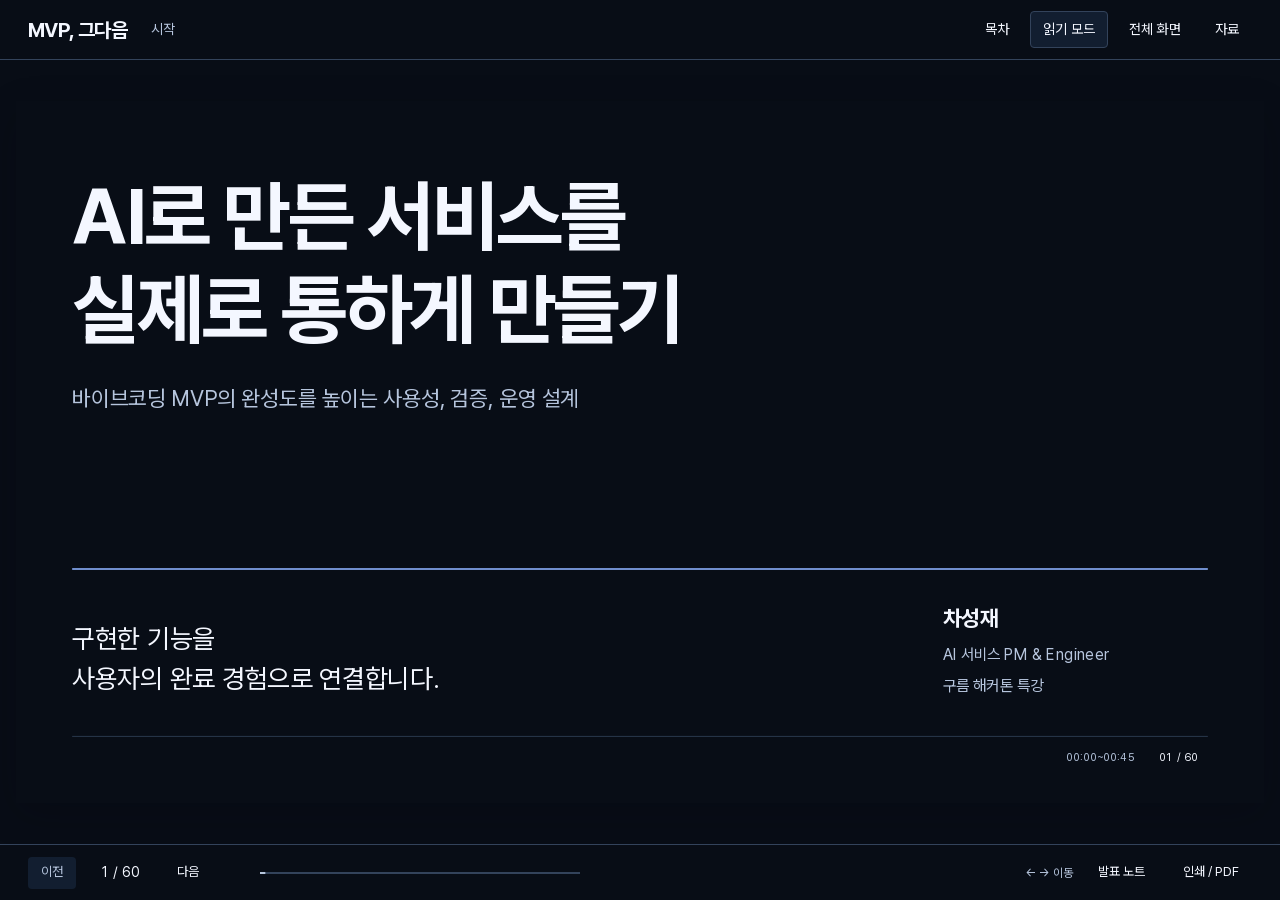
==== index.html @ 8d25f008 "Publish the redesigned 60-slide goorm MVP lecture" ====
<!doctype html><html lang="ko"><head><meta charset="utf-8"><meta name="viewport" content="width=device-width, initial-scale=1"><meta name="description" content="구름 해커톤 특강. 바이브코딩 MVP의 사용성, 검증, 운영 완성도를 높이는 60장 HTML 강의 자료."><meta name="theme-color" content="#080d16"><title>MVP, 그다음 | 구름 해커톤 특강</title><link rel="preload" href="assets/fonts/PretendardVariable.woff2" as="font" type="font/woff2" crossorigin><link rel="stylesheet" href="style.css"></head><body><a class="skip" href="#deck">강의 내용으로 이동</a><header class="topbar"><a class="brand" href="#slide-1">MVP, 그다음</a><span class="current-section" aria-live="polite">구름 해커톤 특강</span><div class="toolbar"><button type="button" id="tocbtn" aria-expanded="false" aria-controls="toc">목차</button><button type="button" id="present" aria-pressed="false">발표 모드</button><button type="button" id="fullscreen">전체 화면</button><button type="button" id="resources">자료</button></div></header><nav id="toc" class="toc" hidden aria-label="강의 목차"><div class="toc-head"><h2>강의 목차</h2><button type="button" id="closetoc">닫기</button></div><label for="search">장표 검색</label><input id="search" type="search" placeholder="검증, 비용, 저장소" autocomplete="off"><p class="toc-summary">본강의·Q&A 35장 / 부록 25장</p><div class="toc-links"><a href="#slide-1" data-go="0"><b>01</b><span>AI로 만든 서비스를 실제로 통하게 만들기</span></a><a href="#slide-2" data-go="1"><b>02</b><span>MVP 다음 단계의 네 가지 질문</span></a><a href="#slide-3" data-go="2"><b>03</b><span>첫 사용자의 계정에서 다시 시작하기</span></a><a href="#slide-4" data-go="3"><b>04</b><span>완료 경험으로 제품의 품질을 판단합니다</span></a><a href="#slide-5" data-go="4"><b>05</b><span>공고를 읽고, 준비를 마치는 경험</span></a><a href="#slide-6" data-go="5"><b>06</b><span>입력부터 재접속까지 여덟 가지 상태</span></a><a href="#slide-7" data-go="6"><b>07</b><span>핵심 작업에 집중하는 화면의 구조</span></a><a href="#slide-8" data-go="7"><b>08</b><span>명확하게 읽히는 타이포그래피와 피드백</span></a><a href="#slide-9" data-go="8"><b>09</b><span>디자인 방향과 검토 기준을 함께 세우기</span></a><a href="#slide-10" data-go="9"><b>10</b><span>반복 가능한 검토 워크플로</span></a><a href="#slide-11" data-go="10"><b>11</b><span>동작의 관찰을 구현 명세로 연결하기</span></a><a href="#slide-12" data-go="11"><b>12</b><span>대화의 시작과 끝을 설계하는 Duolingo</span></a><a href="#slide-13" data-go="12"><b>13</b><span>담당자가 바뀌어도 이어지는 고객의 맥락</span></a><a href="#slide-14" data-go="13"><b>14</b><span>일상의 불편을 하나의 완료 경로로</span></a><a href="#slide-15" data-go="14"><b>15</b><span>실패를 전제로 한 권한과 복구 설계</span></a><a href="#slide-16" data-go="15"><b>16</b><span>도구의 이름보다 재사용할 역할을 구분하기</span></a><a href="#slide-17" data-go="16"><b>17</b><span>역할별 검토, 하나의 검증 기준</span></a><a href="#slide-18" data-go="17"><b>18</b><span>검토 요청에 증거의 형식까지 담기</span></a><a href="#slide-19" data-go="18"><b>19</b><span>실패 경로를 포함한 최소 검증 시나리오</span></a><a href="#slide-20" data-go="19"><b>20</b><span>같은 입력으로 변경 전후를 비교하기</span></a><a href="#slide-21" data-go="20"><b>21</b><span>출시 판단의 세 가지 기준</span></a><a href="#slide-22" data-go="21"><b>22</b><span>화면과 AI 사이의 업무 규칙</span></a><a href="#slide-23" data-go="22"><b>23</b><span>AI의 제안과 사람·시스템의 책임</span></a><a href="#slide-24" data-go="23"><b>24</b><span>기기와 클라우드를 연결하는 처리 흐름</span></a><a href="#slide-25" data-go="24"><b>25</b><span>온디바이스 AI의 비용과 지원 조건</span></a><a href="#slide-26" data-go="25"><b>26</b><span>모델 선택의 기준은 우리 팀의 업무</span></a><a href="#slide-27" data-go="26"><b>27</b><span>성공 한 건당 얼마가 드는가</span></a><a href="#slide-28" data-go="27"><b>28</b><span>품질을 유지하는 비용 최적화 순서</span></a><a href="#slide-29" data-go="28"><b>29</b><span>도구 연결과 결과 검증의 경계</span></a><a href="#slide-30" data-go="29"><b>30</b><span>산업별로 재사용할 업무 로직</span></a><a href="#slide-31" data-go="30"><b>31</b><span>하나의 공고, 세 단계의 완성도</span></a><a href="#slide-32" data-go="31"><b>32</b><span>48시간의 개선 우선순위</span></a><a href="#slide-33" data-go="32"><b>33</b><span>완료와 복구를 보여주는 3분 시연</span></a><a href="#slide-34" data-go="33"><b>34</b><span>사용자가 끝낼 수 있는 경로를 완성하세요</span></a><a href="#slide-35" data-go="34"><b>35</b><span>지금 막힌 장면에서 질문을 시작합니다</span></a><a href="#slide-36" data-go="35"><b>36</b><span>모델 가격표와 적용 조건</span></a><a href="#slide-37" data-go="36"><b>37</b><span>할인과 무료 구간을 읽는 기준</span></a><a href="#slide-38" data-go="37"><b>38</b><span>산업별 업무 로직</span></a><a href="#slide-39" data-go="38"><b>39</b><span>개발·디자인·검증 도구</span></a><a href="#slide-40" data-go="39"><b>40</b><span>재현 가능한 버그 보고서</span></a><a href="#slide-41" data-go="40"><b>41</b><span>사용자가 기다린 전체 시간을 측정하기</span></a><a href="#slide-42" data-go="41"><b>42</b><span>익숙한 장면으로 제품의 문제를 묻기</span></a><a href="#slide-43" data-go="42"><b>43</b><span>사례의 원문과 참고 이미지</span></a><a href="#slide-44" data-go="43"><b>44</b><span>음성·이미지의 과금 단위</span></a><a href="#slide-45" data-go="44"><b>45</b><span>같은 업무로 비교하는 추가 모델 후보</span></a><a href="#slide-46" data-go="45"><b>46</b><span>디자인 도구의 데이터 전송 범위</span></a><a href="#slide-47" data-go="46"><b>47</b><span>기기별 사진 설명의 검증 시나리오</span></a><a href="#slide-48" data-go="47"><b>48</b><span>교육의 학습 흐름과 진도 관리</span></a><a href="#slide-49" data-go="48"><b>49</b><span>이커머스의 주문 이후 경험</span></a><a href="#slide-50" data-go="49"><b>50</b><span>금융 분석의 근거와 기준 시각</span></a><a href="#slide-51" data-go="50"><b>51</b><span>의료영상의 주석과 전문가 검토</span></a><a href="#slide-52" data-go="51"><b>52</b><span>스마트시티의 접수와 처리 상태</span></a><a href="#slide-53" data-go="52"><b>53</b><span>강연 자료와 참고 문헌</span></a><a href="#slide-54" data-go="53"><b>54</b><span>참고 문헌 1</span></a><a href="#slide-55" data-go="54"><b>55</b><span>참고 문헌 2</span></a><a href="#slide-56" data-go="55"><b>56</b><span>참고 문헌 3</span></a><a href="#slide-57" data-go="56"><b>57</b><span>참고 문헌 4</span></a><a href="#slide-58" data-go="57"><b>58</b><span>참고 문헌 5</span></a><a href="#slide-59" data-go="58"><b>59</b><span>참고 문헌 6</span></a><a href="#slide-60" data-go="59"><b>60</b><span>참고 문헌 7</span></a></div><p class="search-empty" hidden>일치하는 장표가 없습니다.</p></nav><main id="deck" tabindex="-1"><div class="deck-page" id="slide-1" data-index="0" data-origin="1" data-section="시작"><section class="slide theme-dark cover" aria-labelledby="title-1"><header class="slide-head"><h1 id="title-1">AI로 만든 서비스를<br>실제로 통하게 만들기</h1><p class="subtitle">바이브코딩 MVP의 완성도를 높이는 사용성, 검증, 운영 설계</p></header><div class="slide-body"><div class="cover-bottom"><p class="cover-premise">구현한 기능을<br>사용자의 완료 경험으로 연결합니다.</p><div class="cover-credit"><b>차성재</b><p>AI 서비스 PM &amp; Engineer</p><p>구름 해커톤 특강</p></div></div></div><footer class="slide-footer"><div class="footrefs">강연용 제안·설계 예시</div><span class="folio">00:00~00:45<span>01 / 60</span></span></footer><aside class="notes" hidden><h2>발표자 노트</h2><p>오프닝: 이미 움직이는 MVP에서 출발합니다. 처음 사용하는 사람이 핵심 업무를 끝낼 수 있도록 정상 경로와 실패 경로를 함께 점검합니다. 공통 사례는 공고를 읽고 수정 가능한 준비 목록을 저장하는 경험입니다. 이후 등장하는 준비목록 화면은 강연용 설계 예시이며 운영 서비스의 실행 결과가 아닙니다.</p></aside></section></div><div class="deck-page" id="slide-2" data-index="1" data-origin="2" data-section="시작"><section class="slide theme-light " aria-labelledby="title-2"><header class="slide-head"><h2 id="title-2">MVP 다음 단계의<br>네 가지 질문</h2><p class="subtitle">45분 본강의와 15~20분 질의응답</p></header><div class="slide-body"><div class="lecture-map"><div><b>00~10분</b><h3>한 경로를 끝까지</h3><p>첫 사용·오류·저장까지<br>사용자의 장면으로 진단</p></div><div><b>10~23분</b><h3>잘 만든 경험을 해부하기</h3><p>디자인 스킬·실제 서비스<br>역할별 검증과 증거</p></div><div><b>23~35분</b><h3>출시 가능한 구조</h3><p>평가·권한·실패 복구<br>온디바이스와 호출 비용</p></div><div><b>35~45분</b><h3>우리 MVP에 옮기기</h3><p>분야별 저장소·화면 비교<br>48시간 개선 계획</p></div></div><div class="byline"><strong>차성재</strong><p>AI 서비스 PM &amp; Engineer / 서울시립대·아주대 AI 관련 강의<br>『딥러닝의 정석』 2판 공동 번역</p><span>이후 질의응답 15~20분 / 입문 문법과 초기 구현은 이번 강연의 범위에서 제외합니다.</span></div></div><footer class="slide-footer"><div class="footrefs">강연용 제안·설계 예시</div><span class="folio">00:45~01:30<span>02 / 60</span></span></footer><aside class="notes" hidden><h3>발표자 노트</h3><p>강사 소개는 공개 강의 활동과 역할 위주로 짧게 합니다. 구체적인 사내 수치·고객 정보는 넣지 않습니다. 오늘의 목표는 문제 정의를 다시 길게 하는 것이 아니라 현재 결과물의 품질을 높이는 것입니다.</p></aside></section></div><div class="deck-page" id="slide-3" data-index="2" data-origin="3" data-section="시작"><section class="slide theme-dark meme-slide" aria-labelledby="title-3"><header class="slide-head"><h2 id="title-3">첫 사용자의 계정에서<br>다시 시작하기</h2><p class="subtitle">시연 전에 확인할 첫 사용, 빈 데이터, 저장 결과</p></header><div class="slide-body"><div class="quote-stage"><blockquote>“제 컴퓨터에서는<br>잘 되는데요.”</blockquote><div class="console-dialog"><p><span>개발자의 계정</span>업로드, 요약, 저장까지 정상</p><p><span>처음 사용하는 사람</span>어디서 시작해야 할지 모름</p><p><span>새로 만든 계정</span>저장한 결과를 찾을 수 없음</p></div></div><p class="caption">강연용 대화 예시입니다. 실제 사용자 기록이 아닙니다.</p></div><footer class="slide-footer"><div class="footrefs">강연용 제안·설계 예시</div><span class="folio">01:30~02:30<span>03 / 60</span></span></footer><aside class="notes" hidden><h3>발표자 노트</h3><p>손들기 20초: 내 계정이 아닌 새 계정에서 실제 데이터 업로드부터 저장·재접속까지 해본 팀은? 웃음 뒤에 이 질문을 던집니다. 이 밈은 강연용 자체 제작 문구와 이모지이며 특정 원작 이미지를 복제하지 않았습니다.</p></aside></section></div><div class="deck-page" id="slide-4" data-index="3" data-origin="4" data-section="가치"><section class="slide theme-blue " aria-labelledby="title-4"><header class="slide-head"><h2 id="title-4">완료 경험으로<br>제품의 품질을 판단합니다</h2><p class="subtitle">완료율, 소요 시간, 재작업으로 살펴보는 핵심 경로</p></header><div class="slide-body"><div class="outcome-row"><div><h3>완료율</h3><p>시작한 사용자 중<br>도움 없이 핵심 작업을 끝낸 비율</p></div><div><h3>소요 시간</h3><p>작업을 시작한 순간부터<br>확인 가능한 결과를 얻기까지</p></div><div><h3>재작업</h3><p>재입력, 수정, 재시도에<br>다시 들인 노력</p></div></div><p class="statement">수정한 결과를 저장하고,<br>다시 열 수 있을 때까지가 하나의 경험입니다.</p></div><footer class="slide-footer"><div class="footrefs">강연용 제안·설계 예시</div><span class="folio">02:30~03:50<span>04 / 60</span></span></footer><aside class="notes" hidden><h3>발표자 노트</h3><p>같은 자료로 기존 방식과 MVP를 비교합니다. 예쁜 답변의 평균 점수와 실제 업무 완료율은 다릅니다. 측정 가능한 작업 하나를 고릅니다. 여기서 제시한 지표는 강연용 권장안이며 업계 공통 합격선이 아닙니다.</p></aside></section></div><div class="deck-page" id="slide-5" data-index="4" data-origin="5" data-section="가치"><section class="slide theme-dark " aria-labelledby="title-5"><header class="slide-head"><h2 id="title-5">공고를 읽고,<br>준비를 마치는 경험</h2><p class="subtitle">공통 사례: 공고 사진을 수정 가능한 준비 목록으로</p></header><div class="slide-body"><div class="cols"><div><p class="lead">소상공인에게 필요한 건<br>긴 요약문 한 편보다<br><b>오늘 준비할 세 가지.</b></p><div class="as-is-note"><b>현재</b><p>여러 공고를 읽고 날짜·서류를 다시 메모한다.</p><b>개선 목표</b><p>원문을 확인하고, 수정한 준비 목록을 다시 연다.</p></div></div><div><div class="product-window"><div class="prototype-caption"><span>준비목록</span><span>강연용 프로토타입</span></div><div class="window-content"><div class="doc-strip">notice.pdf <span>3쪽 / 업로드 완료</span></div><h3>접수 전에, 이것부터.</h3><div class="result-row"><span>마감일</span><b>12월 1일 18:00</b><small>원문 2쪽</small></div><div class="result-row"><span>업종 요건</span><b>추가 확인 필요</b><small>근거 부족</small></div><div class="result-row"><span>준비 서류</span><b>사업자등록증</b><small>원문 3쪽</small></div><div class="save-proof">임시 저장됨 <span>수정하고 계속 →</span></div></div></div></div></div><p class="caption">강연용 프로토타입. 자격을 확정하지 않고 미확인 요건을 남깁니다. 실제 AI 호출·고객 성과 아님.</p></div><footer class="slide-footer"><div class="footrefs">강연용 제안·설계 예시</div><span class="folio">03:50~05:10<span>05 / 60</span></span></footer><aside class="notes" hidden><h3>발표자 노트</h3><p>이후 모든 예시는 이 가상 서비스의 설계 시뮬레이션입니다. 실제 고객 성과나 작동 중인 백엔드라고 소개하지 않습니다. 사용자 인터뷰의 맥락은 가설이며 소상공인 3명 관찰로 검증해야 합니다.</p></aside></section></div><div class="deck-page" id="slide-6" data-index="5" data-origin="6" data-section="UX"><section class="slide theme-light " aria-labelledby="title-6"><header class="slide-head"><h2 id="title-6">입력부터 재접속까지<br>여덟 가지 상태</h2><p class="subtitle">성공과 실패의 각 상태에서 다음 행동을 안내합니다</p></header><div class="slide-body"><div class="state-tabs" role="group" aria-label="상태 예시"><button type="button" data-state="0">입력 전</button><button type="button" data-state="1">입력 오류</button><button type="button" data-state="2">업로드 중</button><button type="button" data-state="3">처리 중</button><button type="button" data-state="4">결과 있음</button><button type="button" data-state="5">근거 없음</button><button type="button" data-state="6">연결 실패</button><button type="button" data-state="7">다시 열기</button></div><div id="state-example" class="state-example" aria-live="polite"><div class="status">설계 예시 / 입력 전</div><b>공고를 올려주세요</b><p>사진 또는 PDF를 선택하세요. 예시 공고로 먼저 살펴볼 수도 있습니다.</p><span class="action">다음 행동: 예시로 시작</span></div><p class="caption">설계 예시입니다. 실제 업로드·AI 호출은 수행하지 않습니다.</p></div><footer class="slide-footer"><div class="footrefs"><a href="https://www.nngroup.com/articles/ten-usability-heuristics/" target="_blank" rel="noopener">Nielsen Norman Group / 사용성 휴리스틱</a><a href="https://design-system.service.gov.uk/components/error-summary/" target="_blank" rel="noopener">GOV.UK / 오류 요약 컴포넌트</a></div><span class="folio">05:10~06:30<span>06 / 60</span></span></footer><aside class="notes" hidden><h3>발표자 노트</h3><p>각 상태의 다음 행동을 읽어봅니다. 정상 경로만 만들면 실패할 때 고객이 모든 맥락을 잃습니다. 입력 전에는 예시, 오류에는 해결 방법, 처리 중에는 취소와 중복 방지, 다시 열 때는 저장 상태를 제공합니다.</p></aside></section></div><div class="deck-page" id="slide-7" data-index="6" data-origin="7" data-section="UX"><section class="slide theme-light " aria-labelledby="title-7"><header class="slide-head"><h2 id="title-7">핵심 작업에 집중하는<br>화면의 구조</h2><p class="subtitle">필수 입력은 가까이, 세부 옵션은 필요할 때</p></header><div class="slide-body"><div class="compare"><div class="before"><span class="label">흩어진 흐름 / 개념 예시</span><div class="messy"><div>업로드<br><small>결과는 아래…</small><div class="emptyspace"></div></div><aside>설정<br>모델<br>대상<br>고급 옵션</aside></div><p>화면을 오가며 다음 단계를 찾아야 합니다.</p></div><div class="after"><span class="label">이어지는 흐름 / 개념 예시</span><div class="workspace"><b>1. 공고 업로드</b><div class="fakefile">notice.pdf / 3쪽</div><b>2. 추출 항목 확인</b><div class="fakefield">마감일　2026.12.01</div><details><summary>고급 설정</summary>추출 방법과 검증 옵션</details><span class="fakebtn">수정 내용을 저장하고 계속</span></div></div></div></div><footer class="slide-footer"><div class="footrefs"><a href="https://www.nngroup.com/articles/ten-usability-heuristics/" target="_blank" rel="noopener">Nielsen Norman Group / 사용성 휴리스틱</a></div><span class="folio">06:30~08:00<span>07 / 60</span></span></footer><aside class="notes" hidden><h3>발표자 노트</h3><p>이 장표는 자체 제작 와이어프레임이며 특정 제품의 실제 캡처가 아닙니다. 오른쪽 패널을 모두 없애자는 원칙이 아닙니다. 작업에 필수인 입력은 본문, 보조 설명·이력은 선택 패널로 둡니다. 작은 화면에서 순서가 자연스러운지 먼저 확인합니다.</p></aside></section></div><div class="deck-page" id="slide-8" data-index="7" data-origin="8" data-section="UX"><section class="slide theme-light " aria-labelledby="title-8"><header class="slide-head"><h2 id="title-8">명확하게 읽히는<br>타이포그래피와 피드백</h2><p class="subtitle">읽는 순서와 상태의 변화를 분명하게</p></header><div class="slide-body"><div class="cols"><div><div class="type-demo"><small>프로젝트 결과</small><h3>공고 3건을 확인했어요</h3><p>조건이 불명확한 1건은<br>원문 확인이 필요합니다.</p><span class="fakebtn">준비 목록 저장</span></div></div><div><ul class="large-list"><li>본문 16~18px부터 실제 노트북에서 확인</li><li>색만으로 오류·성공을 구분하지 않기</li><li>키보드 포커스와 읽는 순서 유지</li><li>일반 텍스트 대비 4.5:1 기준 검토</li><li>버튼 최소 24×24 CSS px 기준과 예외 확인</li></ul></div></div><p class="caption">서체 후보: 시스템 한글 산세리프·Noto Sans KR·Pretendard. 번들 전 라이선스 확인. 글자 크기는 권장 시작값입니다.</p></div><footer class="slide-footer"><div class="footrefs"><a href="https://www.w3.org/WAI/WCAG22/quickref/" target="_blank" rel="noopener">W3C / WCAG 2.2</a></div><span class="folio">08:00~09:15<span>08 / 60</span></span></footer><aside class="notes" hidden><h3>발표자 노트</h3><p>WCAG 2.2 AA의 대비·대상 크기 규정에는 예외가 있습니다. 디자인 규격과 법적 준수를 혼동하지 않고 개별 서비스에서 확인합니다. 브라우저 확대 200%, 375px 너비, 키보드만 사용한 흐름을 직접 시도합니다.</p></aside></section></div><div class="deck-page" id="slide-9" data-index="8" data-origin="9" data-section="도구"><section class="slide theme-dark " aria-labelledby="title-9"><header class="slide-head"><h2 id="title-9">디자인 방향과<br>검토 기준을 함께 세우기</h2><p class="subtitle">Hallmark의 구조 설계와 Impeccable의 품질 점검</p></header><div class="slide-body"><div class="design-comparison"><div class="generic-demo"><span>장식이 먼저인 초안 / 프로토타입</span><h3>혁신적인 AI의 미래</h3><div><i>빠르게</i><i>똑똑하게</i><i>완벽하게</i></div><p>무엇을 해야 하는지는<br>끝까지 읽어도 모호합니다.</p></div><div class="edited-demo"><span>작업이 먼저인 개선안 / 프로토타입</span><h3>이번 주 신청할 공고,<br>준비됐나요?</h3><p>마감일·필요 서류를 확인하고<br>미확인 요건만 남기세요.</p><b>공고 한 장으로 시작 →</b></div></div><div class="tool-strip"><p><b>Hallmark</b> <code>/hallmark audit ./index.html</code></p><p><b>Impeccable</b> <code>/impeccable critique the onboarding flow</code></p></div><p class="caption">Claude Code 명령 예시. 공식 규칙을 참고한 자체 전후 예시. 도구를 실행한 비교 결과 아님. Hallmark MIT / Impeccable Apache-2.0.</p></div><footer class="slide-footer"><div class="footrefs"><a href="https://github.com/nutlope/hallmark" target="_blank" rel="noopener">Hallmark / 공식 저장소</a><a href="https://github.com/Nutlope/hallmark/blob/main/skills/hallmark/SKILL.md" target="_blank" rel="noopener">Hallmark / 디자인 규칙 원문</a><a href="https://github.com/pbakaus/impeccable" target="_blank" rel="noopener">Impeccable / 공식 저장소</a><a href="https://impeccable.style/docs/critique/" target="_blank" rel="noopener">Impeccable / critique</a><a href="https://impeccable.style/docs/audit/" target="_blank" rel="noopener">Impeccable / audit</a></div><span class="folio">09:15~10:20<span>09 / 60</span></span></footer><aside class="notes" hidden><h3>발표자 노트</h3><p>Hallmark는 디자인 스킬, Impeccable도 디자인 스킬입니다. 테마나 카드 개수만으로 품질을 판단하지 않습니다. 장식용 소제목·자간 넓힌 라벨·제목 한 단어 강조·상투적 그라데이션·중첩 카드를 줄이고 실제 작업의 위계를 잡았습니다. critique는 사용자 목표·위계, audit는 구현 품질을 점검합니다. 설치·실행 비교 실험은 하지 않았습니다.</p></aside></section></div><div class="deck-page" id="slide-10" data-index="9" data-origin="10" data-section="도구"><section class="slide theme-dark " aria-labelledby="title-10"><header class="slide-head"><h2 id="title-10">반복 가능한<br>검토 워크플로</h2><p class="subtitle">gstack의 역할, 검토, QA를 연결하는 방식</p></header><div class="slide-body"><div class="gstack-steps"><p><code>/office-hours</code><span>문제·범위 → 설계 문서</span></p><p><code>/plan-eng-review</code><span>구조·실패 경로 → 테스트 계획</span></p><p><code>/review</code><span>변경 코드 → 결함·검토 근거</span></p><p><code>/qa-only</code><span>실제 화면 재현 → 증거·보고서</span></p></div><div class="output-sheet"><h3>QA-014 / 새 계정에서 저장 결과가 없음</h3><div class="sheet-label">강연용 출력 예시 / 실제 실행 결과 아님</div><div class="finding"><b>재현</b><span>계정 B → 공고 업로드 → 저장 → 다시 열기</span><b>기대</b><span>수정한 목록이 같은 계정에서 다시 보임</span><b>관찰</b><span>목록이 비어 있음 / 사용자 ID 조건 확인 필요</span><b>증거</b><span>screenshots/014.png / trace.zip / 회귀 검사</span></div></div><p class="caption">명령과 역할은 공식 README, 보고서 내용은 강연용 예시입니다. gstack MIT. /qa는 수정까지 수행할 수 있어 /qa-only와 구분합니다.</p></div><footer class="slide-footer"><div class="footrefs"><a href="https://github.com/garrytan/gstack" target="_blank" rel="noopener">gstack / 공식 README</a><a href="https://github.com/garrytan/gstack/blob/main/LICENSE" target="_blank" rel="noopener">gstack / MIT</a><a href="https://playwright.dev/docs/trace-viewer" target="_blank" rel="noopener">Playwright / Trace Viewer</a></div><span class="folio">10:20~11:35<span>10 / 60</span></span></footer><aside class="notes" hidden><h3>발표자 노트</h3><p>gstack은 독립 LLM이나 UI 프레임워크가 아니라 코딩 에이전트 위에서 역할과 검증을 엮는 묶음입니다. 제품 코드 변경 없이 관찰할 때 qa-only를 선택하고, qa나 ship의 수정·출시 범위는 구분합니다. 예시 보고서는 실제 도구 출력이 아닙니다. 실제 수행 여부를 증거와 함께 보고하게 합니다.</p></aside></section></div><div class="deck-page" id="slide-11" data-index="10" data-origin="11" data-section="도구"><section class="slide theme-light " aria-labelledby="title-11"><header class="slide-head"><h2 id="title-11">동작의 관찰을<br>구현 명세로 연결하기</h2><p class="subtitle">REA 후보: morluto/rea / Reverse Engineer Anything</p></header><div class="slide-body"><div class="rea-layout"><div><p class="lead">내가 수정할 앱이라면,<br>버튼이 바꾸는 상태부터.</p><ol class="plain-steps"><li>분석 권한이 있는 앱·코드를 지정</li><li>구조·모듈·의존성과 실행 경계를 조사</li><li>증거를 바탕으로 우리 제품 동작을 명세</li></ol><p class="caption">디자인 테마 생성 도구가 아닙니다. 동일 이름의 다른 REA일 수 있어 사용자 의도는 미확정입니다.</p></div><div class="output-sheet"><h3>조사 결과를 구현 명세로</h3><div class="sheet-label">강연용 출력 예시 / 실제 실행 결과 아님</div><pre>입력: 선택한 파일 + 현재 상태
경계: renderer → IPC → main
확인: 취소 뒤 임시 파일은 삭제되는가?
다음: 상태 전이·복구 시나리오 작성</pre></div></div><p class="caption">위 출력은 강연용 예시. 본인 소유·분석 허가를 받은 대상에 한정. REA MIT, 상용 분석 도구·대상 앱 권리는 별도.</p></div><footer class="slide-footer"><div class="footrefs"><a href="https://github.com/morluto/rea" target="_blank" rel="noopener">REA / Reverse Engineer Anything</a><a href="https://github.com/morluto/rea/blob/main/LICENSE" target="_blank" rel="noopener">REA 후보 / MIT</a></div><span class="folio">11:35~12:35<span>11 / 60</span></span></footer><aside class="notes" hidden><h3>발표자 노트</h3><p>사용자가 지칭한 REA와 동일한지 확정하지 않았습니다. 여기서는 morluto/rea만 후보로 설명합니다. MCP 서버와 CLI·조사 스킬을 통해 JavaScript/Electron·네이티브 앱 분석 등을 연결하는 도구입니다. 설치·실행하지 않았습니다. Hopper·IDA 라이선스를 포함하지 않고 에이전트로 전달되는 자료 정책도 별도입니다.</p></aside></section></div><div class="deck-page" id="slide-12" data-index="11" data-origin="12" data-section="사례"><section class="slide theme-light " aria-labelledby="title-12"><header class="slide-head"><h2 id="title-12">대화의 시작과 끝을<br>설계하는 Duolingo</h2><p class="subtitle">Duolingo / 엔지니어링과 학습 설계</p></header><div class="slide-body"><div class="cols"><div><figure><img src="assets/duolingo.png" alt="Duolingo Video Call 실제 화면: 통화 시작·대기·말하기 제어" decoding="async" width="1400" height="800"><figcaption>Duolingo 공식 제품 글 / 이미지 권리 Duolingo</figcaption></figure></div><div><ol class="flow"><li><b>준비</b><span>수준에 맞는 첫 질문을 별도 생성</span></li><li><b>대화</b><span>사용자 혼란·화제 전환을 중간 평가</span></li><li><b>마무리</b><span>종료·피드백·다음 대화 맥락</span></li></ol></div></div><div class="callout"><strong>우리 MVP로 옮기면</strong><p>범용 채팅창 대신 목표·진입·이탈·수정 가능한 대화 흐름을 설계합니다.</p></div></div><footer class="slide-footer"><div class="footrefs"><a href="https://blog.duolingo.com/ai-and-video-call/" target="_blank" rel="noopener">Duolingo / AI 대화 설계</a><a href="https://blog.duolingo.com/product-highlights/" target="_blank" rel="noopener">Duolingo / 2025 제품 개선</a></div><span class="folio">12:35~14:05<span>12 / 60</span></span></footer><aside class="notes" hidden><h3>발표자 노트</h3><p>Duolingo는 첫 질문을 본 대화와 분리하고, 중간 평가로 사용자 주도권과 혼란을 확인한다고 설명합니다. 후속 제품 글은 자막·Push-to-Talk·통화 후 피드백을 소개합니다. 성과 상승률은 해당 자료만으로 확인되지 않았으므로 제시하지 않습니다.</p></aside></section></div><div class="deck-page" id="slide-13" data-index="12" data-origin="13" data-section="사례"><section class="slide theme-light " aria-labelledby="title-13"><header class="slide-head"><h2 id="title-13">담당자가 바뀌어도<br>이어지는 고객의 맥락</h2><p class="subtitle">Intercom Fin의 담당자 이관 구조에서 가져올 패턴</p></header><div class="slide-body"><div class="cols"><div><div class="support-chat"><div class="chat-header">고객지원 / 프로토타입</div><p class="bubble customer">어제 결제했는데 환불 가능한가요?</p><p class="bubble agent">결제 내역 확인은 담당자가 도와드릴게요. 지금까지의 질문과 주문번호를 함께 전달합니다.</p><div class="handoff-ticket"><b>담당자에게 전달됨</b><span>질문: 환불 가능 여부<br>주문: ORD-1038<br>상태: 정책 확인 필요</span></div></div></div><div><p class="lead">같은 설명을<br>다시 하지 않게.</p><dl class="mechanism"><dt>가져올 로직</dt><dd>이관 조건 → 맥락 묶음 → 담당자 연결</dd><dt>체감되는 개선</dt><dd>질문·주문번호를 반복 입력하지 않음</dd><dt>우리 팀의 검사</dt><dd>해결 불가·민감 요청에서 맥락이 보존되는가?</dd></dl></div></div><p class="caption">공식 문서에 근거한 자체 프로토타입. Intercom 실제 화면·실제 고객 대화·성과 수치 아님.</p></div><footer class="slide-footer"><div class="footrefs"><a href="https://www.intercom.com/help/en/articles/7120684-fin-ai-agent-explained" target="_blank" rel="noopener">Intercom / Fin 제품 구조</a><a href="https://www.intercom.com/help/en/articles/12396892-manage-fin-ai-agent-s-escalation-guidance-and-rules" target="_blank" rel="noopener">Intercom / 담당자 이관 규칙</a></div><span class="folio">14:05~15:10<span>13 / 60</span></span></footer><aside class="notes" hidden><h3>발표자 노트</h3><p>Fin 공식 설명은 학습·테스트·배포·분석 주기를 제시합니다. 이관 문서는 설정된 사람 라우팅 대상이 없으면 이관을 제안하지 않는 경우도 설명합니다. 버튼 하나를 그리는 것으로 실제 인계가 완성되지 않는다는 점을 강조합니다. 제공사의 마케팅 우월성 주장은 재인용하지 않습니다.</p></aside></section></div><div class="deck-page" id="slide-14" data-index="13" data-origin="14" data-section="사례"><section class="slide theme-light " aria-labelledby="title-14"><header class="slide-head"><h2 id="title-14">일상의 불편을<br>하나의 완료 경로로</h2><p class="subtitle">플랫폼이 소개한 고객 인터뷰 / 독립 성과 검증 아님</p></header><div class="slide-body"><div class="cols"><div><figure><img src="assets/printpigeon.png" alt="PrintPigeon의 편지 발송 서비스 소개 화면" decoding="async" width="2880" height="1336"><figcaption>Lovable 공식 인터뷰의 PrintPigeon 화면</figcaption></figure></div><div><h3>PrintPigeon</h3><p>디지털 마케터가 프린터·우체국 없이 서류를 보내는 문제를 해결. 업로드와 수신인 입력, 결제, 발송을 연결했습니다.</p><h3>Backchannel</h3><p>채용·커뮤니티 경험을 바탕으로 구직 과정을 단계별로 안내. 제작자는 MVP 영상을 본 사람의 유료 의사를 확인했다고 말합니다.</p></div></div><p class="caption">선정된 성공 인터뷰에는 생존자 편향이 있습니다. 장기 유지율·수익성·보안 수준을 입증하지 않습니다.</p></div><footer class="slide-footer"><div class="footrefs"><a href="https://lovable.dev/en/blog/2025-01-17-from-idea-to-impact-yannis-journey-with-lovable" target="_blank" rel="noopener">Lovable / PrintPigeon 인터뷰</a><a href="https://lovable.dev/en/blog/from-recruitment-to-innovation-backchannel" target="_blank" rel="noopener">Lovable / Backchannel 인터뷰</a></div><span class="folio">15:10~16:40<span>14 / 60</span></span></footer><aside class="notes" hidden><h3>발표자 노트</h3><p>PrintPigeon 창업자는 약 3일과 38달러의 Lovable 크레딧을 보고했습니다. 이는 전체 운영비·인건비가 아닙니다. Backchannel의 첫 유료 의사도 자기보고입니다. 핵심은 성공 숫자보다 기존 업무를 끝내는 구체적인 흐름입니다. 우리 팀은 인터뷰·첫 결제·재사용을 각각 따로 검증합니다.</p></aside></section></div><div class="deck-page" id="slide-15" data-index="14" data-origin="15" data-section="사례"><section class="slide theme-dark " aria-labelledby="title-15"><header class="slide-head"><h2 id="title-15">실패를 전제로 한<br>권한과 복구 설계</h2><p class="subtitle">Replit / 2025년 7월 공식 설명</p></header><div class="slide-body"><div class="incident"><b>개발 중 데이터 삭제</b><span>운영 앱에도 영향 가능</span><b>Rollback으로 복구</b><span>회사 설명 기준</span></div><div class="cols"><div><div class="tile"><b class="num">경계</b><h3>개발·운영 분리</h3><p>에이전트가 운영 데이터를 수정할 권한을 제한</p></div></div><div><div class="tile"><b class="num">가시성</b><h3>현재 상태·공식 문서</h3><p>복구 기능과 실제 오류를 정확하게 안내</p></div></div><div><div class="tile"><b class="num">복구</b><h3>체크포인트·실습</h3><p>백업 존재와 복구 성공을 별도로 확인</p></div></div></div></div><footer class="slide-footer"><div class="footrefs"><a href="https://ld.replit.com/blog/doubling-down-on-our-commitment-to-secure-vibe-coding" target="_blank" rel="noopener">Replit / 데이터 삭제 및 개선 설명</a></div><span class="folio">16:40~17:55<span>15 / 60</span></span></footer><aside class="notes" hidden><h3>발표자 노트</h3><p>Replit은 Jason Lemkin 앱 데이터 삭제와 이후 완전 복구를 공식 글에서 설명했습니다. 이 사례를 모든 바이브코딩 제품의 실패율로 일반화하지 않습니다. 운영 DB 분리, 최소 권한, 복구 동작을 제품의 기본 기능에 포함하자는 교훈입니다.</p></aside></section></div><div class="deck-page" id="slide-16" data-index="15" data-origin="16" data-section="검증"><section class="slide theme-light " aria-labelledby="title-16"><header class="slide-head"><h2 id="title-16">도구의 이름보다<br>재사용할 역할을 구분하기</h2><p class="subtitle">하네스, 스킬, 예제, 프레임워크의 역할</p></header><div class="slide-body"><div class="taxonomy"><div><h3>하네스</h3><p>에이전트의 실행·도구·권한·문맥·검증을 묶는 환경</p><small>예: Codex·Claude Code 같은 실행 환경을 어떻게 구성하는가</small></div><div><h3>스킬·워크플로</h3><p>반복할 작업 절차와 역할별 산출물을 정의</p><small>Hallmark / Impeccable / gstack</small></div><div><h3>예제</h3><p>한 사용 사례를 재현하는 입력·코드·출력</p><small>FinGPT Forecaster / MONAI 예제</small></div><div><h3>프레임워크·플랫폼</h3><p>제품의 업무 로직·모듈을 확장하는 토대</p><small>MONAI / Medusa / Kolibri / FixMyStreet</small></div></div><p class="caption">MCP는 도구를 연결하는 프로토콜입니다. REA 후보는 CLI/MCP·조사 스킬이며, 하네스 전체와 동일하지 않습니다.</p></div><footer class="slide-footer"><div class="footrefs"><a href="https://github.com/garrytan/gstack" target="_blank" rel="noopener">gstack / 공식 README</a><a href="https://github.com/nutlope/hallmark" target="_blank" rel="noopener">Hallmark / 공식 저장소</a><a href="https://github.com/pbakaus/impeccable" target="_blank" rel="noopener">Impeccable / 공식 저장소</a><a href="https://github.com/morluto/rea" target="_blank" rel="noopener">REA / Reverse Engineer Anything</a><a href="https://modelcontextprotocol.io/specification/2026-07-28" target="_blank" rel="noopener">MCP / 2026-07-28 명세</a><a href="https://agentskills.io/specification" target="_blank" rel="noopener">Agent Skills / 명세</a></div><span class="folio">17:55~19:15<span>16 / 60</span></span></footer><aside class="notes" hidden><h3>발표자 노트</h3><p>하나의 검사가 모든 품질을 보장하지 않습니다. 테스트 성공은 해당 환경과 시나리오 범위의 결과입니다. AI의 자신감 있는 문장은 증거가 아닙니다. UI 검토와 백엔드 권한 테스트도 구분합니다.</p></aside></section></div><div class="deck-page" id="slide-17" data-index="16" data-origin="17" data-section="검증"><section class="slide theme-dark " aria-labelledby="title-17"><header class="slide-head"><h2 id="title-17">역할별 검토,<br>하나의 검증 기준</h2><p class="subtitle">동일 버전과 고정 입력을 검토하고, 증거를 통합합니다</p></header><div class="slide-body"><div class="parallel"><div class="parallel-head">동일 버전 + 성공 기준 + 고정 테스트 입력</div><div class="reviewers"><div class="tile"><b class="num">UX</b><h3>처음 쓰는 사람</h3><p>설명 없이 첫 작업 완료</p></div><div class="tile"><b class="num">QA</b><h3>끊기고 잘못된 입력</h3><p>오류와 재시도·상태 복구</p></div><div class="tile"><b class="num">SEC</b><h3>다른 계정</h3><p>권한·비밀키·데이터 격리</p></div><div class="tile"><b class="num">COST</b><h3>느리고 비싼 호출</h3><p>토큰·p95·재시도 비용</p></div></div><div class="parallel-head">통합자가 중복 제거 / 재현 / 수정 / 회귀검사</div></div></div><footer class="slide-footer"><div class="footrefs">강연용 제안·설계 예시</div><span class="folio">19:15~20:45<span>17 / 60</span></span></footer><aside class="notes" hidden><h3>발표자 노트</h3><p>각 검토자에게 다른 체크리스트를 줍니다. 같은 모델 여러 개가 동의해도 독립적인 사용자 증거가 되지 않습니다. 검토자는 수정하지 않고 파일·증거·심각도·재현 절차를 제출하게 하고 통합자가 한 번에 병합합니다. 병렬화는 시간 감소와 토큰 증가의 교환입니다. gstack 같은 역할 묶음은 절차의 참고입니다. 서로 다른 역할이 같은 결론을 냈다는 사실만으로 통과시키지 않고 재현·스크린샷·테스트 결과를 확인합니다.</p></aside></section></div><div class="deck-page" id="slide-18" data-index="17" data-origin="18" data-section="검증"><section class="slide theme-dark " aria-labelledby="title-18"><header class="slide-head"><h2 id="title-18">검토 요청에<br>증거의 형식까지 담기</h2><p class="subtitle">재현 순서와 기대·실제 결과, 영향과 수정안을 요청합니다</p></header><div class="slide-body"><div class="prompt"><pre id="review-prompt">처음 사용하는 사람의 핵심 경로를 점검해줘.
공고 업로드 → 추출 수정 → 근거 확인 → 저장

수정하지 말고 재현 결과를 보고해줘.
화면·파일 / 재현 순서 / 기대·실제 결과 / 증거 /
사용자 영향 / 심각도 / 최소 수정안

실행하지 못했으면 미검증으로 표시해줘.
개인정보·비밀키는 보고서에 복사하지 마.</pre><button class="copy" data-copy="review-prompt" type="button">프롬프트 복사</button></div></div><footer class="slide-footer"><div class="footrefs"><a href="https://playwright.dev/docs/trace-viewer" target="_blank" rel="noopener">Playwright / Trace Viewer</a></div><span class="folio">20:45~22:00<span>18 / 60</span></span></footer><aside class="notes" hidden><h3>발표자 노트</h3><p>QA·보안·성능 검토자에게도 같은 형식으로 보고하게 하고 관점만 바꿉니다. AI에게 실제 사용자처럼 생각하라고 요청한 결과는 합성 의견입니다. 실제 인터뷰 인용으로 발표하면 안 됩니다. 운영 데이터가 아닌 합성 테스트 데이터부터 사용합니다.</p></aside></section></div><div class="deck-page" id="slide-19" data-index="18" data-origin="19" data-section="검증"><section class="slide theme-light " aria-labelledby="title-19"><header class="slide-head"><h2 id="title-19">실패 경로를 포함한<br>최소 검증 시나리오</h2><p class="subtitle">복사해 쓰는 최소 시나리오 표</p></header><div class="slide-body"><div class="tablewrap"><table><thead><tr><th scope="col">시나리오</th><th scope="col">기대 결과</th><th scope="col">출시 전 확인</th></tr></thead><tbody><tr><td data-label="시나리오">새 계정 정상 작업</td><td data-label="기대 결과">수정·저장 후 재접속 성공</td><td data-label="출시 전 확인">처음부터 끝까지</td></tr><tr><td data-label="시나리오">빈 값·잘못된 파일</td><td data-label="기대 결과">입력 옆 해결 방법, 기존 값 유지</td><td data-label="출시 전 확인">클라이언트+서버</td></tr><tr><td data-label="시나리오">중복 클릭·중복 웹훅</td><td data-label="기대 결과">작업·과금 중복 없음</td><td data-label="출시 전 확인">멱등 키·상태</td></tr><tr><td data-label="시나리오">오프라인·시간 초과·429</td><td data-label="기대 결과">취소·재시도, 호출 상한</td><td data-label="출시 전 확인">통제된 실패 주입</td></tr><tr><td data-label="시나리오">근거 없음·유해 문서</td><td data-label="기대 결과">단정하지 않고 확인 요청</td><td data-label="출시 전 확인">평가 데이터</td></tr><tr><td data-label="시나리오">다른 계정·프롬프트 공격</td><td data-label="기대 결과">데이터 격리·명령 경계 유지</td><td data-label="출시 전 확인">서버 권한·거부 기록</td></tr></tbody></table></div><p class="caption">권장 출발점입니다. 고객·산업에 따라 별도 시나리오가 추가됩니다.</p></div><footer class="slide-footer"><div class="footrefs"><a href="https://docs.stripe.com/api/idempotent_requests" target="_blank" rel="noopener">Stripe / 멱등 요청</a><a href="https://github.com/GenAI-Security-Project/GenAI-LLM-Top10" target="_blank" rel="noopener">OWASP / 현행 2026 LLM Top 10</a></div><span class="folio">22:00~23:30<span>19 / 60</span></span></footer><aside class="notes" hidden><h3>발표자 노트</h3><p>표의 묶인 항목을 분리하면 실패 시나리오 아홉 개입니다: 빈 값, 잘못된 파일, 중복, 오프라인, 시간 초과, 429, 근거 없음, 다른 계정, 프롬프트 공격. 유해 문서는 공격 입력으로 함께 검토합니다. 결제는 공급사별 웹훅·멱등 처리를 따로 확인합니다.</p></aside></section></div><div class="deck-page" id="slide-20" data-index="19" data-origin="20" data-section="검증"><section class="slide theme-light " aria-labelledby="title-20"><header class="slide-head"><h2 id="title-20">같은 입력으로<br>변경 전후를 비교하기</h2><p class="subtitle">정상 15 / 경계 10 / 위험 5의 고정 평가 세트 예시</p></header><div class="slide-body"><div class="cols"><div><h3>자동으로 확인할 것</h3><ul><li>필수 키·날짜 형식·자료 접근권한</li><li>인용 링크의 존재와 저장 결과</li><li>오류율·p95·성공 1건당 비용</li></ul><h3>사람이 확인할 것</h3><p>인용이 주장을 지지하는가?<br>처음 온 사람이 수정·저장을 끝내는가?</p></div><div><div class="output-sheet"><h3>회귀 평가 기록</h3><div class="sheet-label">강연용 출력 예시 / 실제 실행 결과 아님</div><table><thead><tr><th scope="col">입력</th><th scope="col">판정</th><th scope="col">남긴 근거</th></tr></thead><tbody><tr><td data-label="입력">N-01 정상</td><td data-label="판정">확인</td><td data-label="남긴 근거">목록 재접속</td></tr><tr><td data-label="입력">E-03 근거 없음</td><td data-label="판정">실패</td><td data-label="남긴 근거">확정 문구 노출</td></tr><tr><td data-label="입력">R-02 타 계정</td><td data-label="판정">확인</td><td data-label="남긴 근거">접근 거부</td></tr></tbody></table></div></div></div><p class="caption">설계용 예시 기록이며 측정 결과가 아닙니다. 판정 기준·버전·실행 환경을 함께 고정합니다.</p></div><footer class="slide-footer"><div class="footrefs"><a href="https://github.com/promptfoo/promptfoo" target="_blank" rel="noopener">Promptfoo / 공식 저장소</a><a href="https://github.com/langfuse/langfuse" target="_blank" rel="noopener">Langfuse / 공식 저장소</a></div><span class="folio">23:30~25:00<span>20 / 60</span></span></footer><aside class="notes" hidden><h3>발표자 노트</h3><p>Promptfoo는 평가 실행, Langfuse는 호출 추적의 후보입니다. 동일 평가 세트를 모델·프롬프트·검색 버전별로 실행합니다. LLM 판정자는 편향·순서효과가 있어 일부를 사람이 중복 평가합니다. 테스트 세트를 반복 최적화하면 과적합하므로 별도 보류 세트를 둡니다.</p></aside></section></div><div class="deck-page" id="slide-21" data-index="20" data-origin="21" data-section="검증"><section class="slide theme-blue " aria-labelledby="title-21"><header class="slide-head"><h2 id="title-21">출시 판단의<br>세 가지 기준</h2><p class="subtitle">팀의 상황에 맞게 조정하는 출시 기준 예시</p></header><div class="slide-body"><div class="gate"><div><b>필수</b><h3>권한 격리 통과<br>중복 과금 없음<br>복구 실습 성공</h3></div><div><b>측정</b><h3>완료율·오류율<br>p95 지연시간<br>성공 1건당 비용</h3></div><div><b>결정</b><h3>작게 배포<br>중단 조건 확인<br>이전 버전 복구</h3></div></div><div class="callout"><strong>치명적인 한 건은 평균 점수로 덮지 않습니다</strong><p>프로젝트 책임자가 기준과 예외를 결정하고 승인 기록을 남깁니다.</p></div></div><footer class="slide-footer"><div class="footrefs">강연용 제안·설계 예시</div><span class="folio">25:00~26:15<span>21 / 60</span></span></footer><aside class="notes" hidden><h3>발표자 노트</h3><p>안정화의 정점은 오류가 영원히 0인 상태가 아닙니다. 재현 가능한 기준과 관찰·복구 능력이 있는 상태입니다. 신규 버전은 소수 사용자에게 먼저 적용하고 비용·완료율 악화 시 중단합니다. 테스트 통과 범위를 릴리스 노트에 씁니다.</p></aside></section></div><div class="deck-page" id="slide-22" data-index="21" data-origin="22" data-section="구조"><section class="slide theme-dark " aria-labelledby="title-22"><header class="slide-head"><h2 id="title-22">화면과 AI 사이의<br>업무 규칙</h2><p class="subtitle">권한, 데이터, 실행 상태를 서비스 계층에서 관리합니다</p></header><div class="slide-body"><div class="architecture"><div class="arch-row"><b>화면</b><span>입력·상태·수정·결과 확인</span></div><div class="arch-row"><b>서버 업무 계층</b><span>사용자 인증·권한·검증·작업 ID·예산</span></div><div class="arch-row"><b>AI 어댑터</b><span>모델 교체·타임아웃·재시도·구조화 출력</span></div><div class="arch-row"><b>저장·관찰</b><span>데이터·버전·근거·실행 이력·비용</span></div></div><div class="callout"><strong>API 키는 서버에서 관리</strong><p>기기 내 기능과 클라우드 호출 경로를 구분하고 개인정보 전송을 사용자가 이해하도록 표시합니다.</p></div></div><footer class="slide-footer"><div class="footrefs">강연용 제안·설계 예시</div><span class="folio">26:15~27:30<span>22 / 60</span></span></footer><aside class="notes" hidden><h3>발표자 노트</h3><p>단일 앱이어도 이 책임을 함수·모듈로 나눌 수 있습니다. 처음부터 마이크로서비스로 쪼갤 필요는 없습니다. UI를 예쁘게 바꿔도 권한·예산·데이터 일관성은 서버에서 지켜야 합니다. 모델은 업무 계약에 맞는 결과를 반환하도록 어댑터로 감쌉니다.</p></aside></section></div><div class="deck-page" id="slide-23" data-index="22" data-origin="23" data-section="구조"><section class="slide theme-light " aria-labelledby="title-23"><header class="slide-head"><h2 id="title-23">AI의 제안과<br>사람·시스템의 책임</h2><p class="subtitle">역할별로 나누는 지원 기능과 최종 책임</p></header><div class="slide-body"><div class="tablewrap"><table><thead><tr><th scope="col">역할</th><th scope="col">AI가 도울 일</th><th scope="col">사람·시스템이 지킬 일</th></tr></thead><tbody><tr><td data-label="역할">이용자</td><td data-label="AI가 도울 일">사진 추출·초안·요약</td><td data-label="사람·시스템이 지킬 일">정정·동의·최종 실행 선택</td></tr><tr><td data-label="역할">AI 서비스 PM</td><td data-label="AI가 도울 일">피드백 분류·시나리오 후보</td><td data-label="사람·시스템이 지킬 일">가치 지표·범위·출시 기준</td></tr><tr><td data-label="역할">개발자</td><td data-label="AI가 도울 일">구현·테스트 후보·코드 탐색</td><td data-label="사람·시스템이 지킬 일">권한·데이터·회귀 검증</td></tr><tr><td data-label="역할">디자이너</td><td data-label="AI가 도울 일">상태별 문구·화면 변형</td><td data-label="사람·시스템이 지킬 일">관찰·접근성·읽는 순서</td></tr><tr><td data-label="역할">운영자</td><td data-label="AI가 도울 일">이상 징후 요약·문의 묶음</td><td data-label="사람·시스템이 지킬 일">중단·환불·고객 대응</td></tr></tbody></table></div></div><footer class="slide-footer"><div class="footrefs">강연용 제안·설계 예시</div><span class="folio">27:30~28:45<span>23 / 60</span></span></footer><aside class="notes" hidden><h3>발표자 노트</h3><p>페르소나는 AI 도우미의 말투와 검토 관점을 나누는 데 유용합니다. 책임과 권한은 역할별로 명시합니다. 사용자에게는 모델 이름보다 어떤 일이 자동으로 진행되고 어디서 검토할 수 있는지가 중요합니다.</p></aside></section></div><div class="deck-page" id="slide-24" data-index="23" data-origin="24" data-section="최적화"><section class="slide theme-dark " aria-labelledby="title-24"><header class="slide-head"><h2 id="title-24">기기와 클라우드를<br>연결하는 처리 흐름</h2><p class="subtitle">공고 사진 안내 앱의 하이브리드 예시</p></header><div class="slide-body"><ol class="flow"><li><b>가용성 확인</b><span>기기·기능·언어·다운로드 상태</span></li><li><b>로컬 준비 완료</b><span>기기에서 사진 설명·추출</span></li><li><b>미지원·미준비</b><span>사용자가 클라우드 또는 대체 입력 선택</span></li><li><b>확인·저장</b><span>오류 수정·불확실성 표시</span></li></ol><div class="cols"><div><h3>로컬 처리의 이득</h3><p>필요 없는 사진 전송과 요청별 서버 추론비를 줄입니다.</p></div><div><h3>서비스의 경계</h3><p>실패했다고 사진을 자동 전송하지 않습니다. 다운로드 대기·수동 대안도 제공합니다.</p></div></div></div><footer class="slide-footer"><div class="footrefs"><a href="https://developer.apple.com/foundation-models-framework" target="_blank" rel="noopener">Apple / Foundation Models</a><a href="https://developer.apple.com/documentation/foundationmodels/generating-content-and-performing-tasks-with-foundation-models" target="_blank" rel="noopener">Apple / 모델 가용성·대체 UI</a><a href="https://developers.google.com/ml-kit/genai" target="_blank" rel="noopener">Google / ML Kit GenAI</a><a href="https://developers.google.com/ml-kit/genai/image-description/android" target="_blank" rel="noopener">ML Kit / 사진 설명 상태·언어 제한</a></div><span class="folio">28:45~30:15<span>24 / 60</span></span></footer><aside class="notes" hidden><h3>발표자 노트</h3><p>이 구조는 설계 예시이며 실제 성능 측정 결과가 아닙니다. 기기 추론도 배터리·메모리·배포·QA 비용이 듭니다. 기기 기능이 없다고 핵심 서비스를 잠그지 않고 대체 입력을 제공합니다. 로컬 처리 결과를 서버로 다시 보낸다면 전송 동의와 최소화를 별도로 봅니다. 사진 설명 예시에서는 로컬 처리 가용성을 먼저 검사합니다. Android ImageDescriber.checkFeatureStatus()의 AVAILABLE·DOWNLOADABLE·DOWNLOADING·UNAVAILABLE을 구분합니다. Apple은 SystemLanguageModel.availability와 사용하는 모델의 이미지 지원을 각각 확인합니다. 준비되지 않은 상태에서 클라우드로 자동 전환하지 않고, 전송 대상·목적을 표시하여 사용자가 선택하게 합니다. 전체 완료율과 로컬·클라우드·대체 경로별 완료율을 같이 기록합니다.</p></aside></section></div><div class="deck-page" id="slide-25" data-index="24" data-origin="25" data-section="최적화"><section class="slide theme-light " aria-labelledby="title-25"><header class="slide-head"><h2 id="title-25">온디바이스 AI의<br>비용과 지원 조건</h2><p class="subtitle">요청별 서버 비용과 제품 총비용을 구분</p></header><div class="slide-body"><div class="tablewrap"><table><thead><tr><th scope="col">환경</th><th scope="col">가능한 작업</th><th scope="col">출시 전 확인</th></tr></thead><tbody><tr><td data-label="환경">Apple Foundation Models</td><td data-label="가능한 작업">텍스트·구조화 생성·도구 호출·이미지 이해</td><td data-label="출시 전 확인">Apple Intelligence 지원·활성화·모델 준비·언어</td></tr><tr><td data-label="환경">Apple Vision / Speech</td><td data-label="가능한 작업">OCR·바코드·기기 내 음성 인식</td><td data-label="출시 전 확인">음성 on-device 지원 여부, 권한·대체 경로</td></tr><tr><td data-label="환경">Android ML Kit / AICore</td><td data-label="가능한 작업">요약·재작성·이미지 설명·음성·커스텀 생성</td><td data-label="출시 전 확인">checkFeatureStatus·기기·언어·할당량</td></tr><tr><td data-label="환경">미지원 기기</td><td data-label="가능한 작업">폼·기존 검색·규칙 처리</td><td data-label="출시 전 확인">필요 시 동의 후 클라우드</td></tr></tbody></table></div><div class="callout"><strong>기기 내 추론의 요청별 클라우드 요금은 없음</strong><p>모든 기기에서 무제한 작동한다는 뜻은 아닙니다. 이미지 설명 등 기능별 지원 상태를 런타임에 확인합니다.</p></div></div><footer class="slide-footer"><div class="footrefs"><a href="https://developer.apple.com/foundation-models-framework" target="_blank" rel="noopener">Apple / Foundation Models</a><a href="https://developer.apple.com/documentation/foundationmodels/generating-content-and-performing-tasks-with-foundation-models" target="_blank" rel="noopener">Apple / 모델 준비 상태</a><a href="https://developer.apple.com/documentation/speech/sfspeechrecognitionrequest/requiresondevicerecognition" target="_blank" rel="noopener">Apple / 기기 내 음성 인식 조건</a><a href="https://developer.apple.com/videos/play/wwdc2025/360/" target="_blank" rel="noopener">Apple / 기기 내 모델 소개</a><a href="https://developers.google.com/ml-kit/genai" target="_blank" rel="noopener">Google / ML Kit GenAI</a><a href="https://developer.android.com/ai/gemini-nano" target="_blank" rel="noopener">Android / Gemini Nano</a><a href="https://developer.apple.com/documentation/foundationmodels/generating-content-and-performing-tasks-with-foundation-models" target="_blank" rel="noopener">Apple / 모델 가용성·대체 UI</a><a href="https://developers.google.com/ml-kit/genai/image-description/android" target="_blank" rel="noopener">ML Kit / 사진 설명 상태·언어 제한</a></div><span class="folio">30:15~31:35<span>25 / 60</span></span></footer><aside class="notes" hidden><h3>발표자 노트</h3><p>Apple Speech는 supportsOnDeviceRecognition을 확인하고 requiresOnDeviceRecognition을 지정해야 로컬 경로를 확실하게 선택할 수 있습니다. Android 공식 문서는 기기 내 처리·서버 호출비 없음과 함께 앱 할당량과 지원 제한을 안내합니다. ML Kit GenAI 추론은 전면 앱에서만 허용하며 백그라운드 실행을 지원하지 않습니다. Apple의 조건부 Private Cloud Compute 혜택은 기기 내 무료와 별개라 본강의에서는 혼합하지 않습니다. Apple의 모델 가용성만으로 모든 이미지 기능까지 지원된다고 판단하지 않습니다. Apple 공식 framework는 로컬 모델, Private Cloud Compute, 외부 모델 경로를 구분합니다. ML Kit Image Description 문서는 현재 영어·베타 및 4가지 FeatureStatus를 안내합니다. 한국어 서비스에서 영문 설명의 별도 번역을 붙인다면 그 정확도·전송·비용도 검증해야 합니다.</p></aside></section></div><div class="deck-page" id="slide-26" data-index="25" data-origin="26" data-section="최적화"><section class="slide theme-light " aria-labelledby="title-26"><header class="slide-head"><h2 id="title-26">모델 선택의 기준은<br>우리 팀의 업무</h2><p class="subtitle">공식 표준 요금 / USD / 100만 토큰 / 2026.11.14 확인</p></header><div class="slide-body"><div class="tablewrap"><table class=""><thead><tr><th scope="col">모델</th><th scope="col">입력 / 1M</th><th scope="col">출력 / 1M</th><th scope="col">검토할 작업</th></tr></thead><tbody><tr><td data-label="모델">GPT-6 Luna</td><td data-label="입력 / 1M">$0.10</td><td data-label="출력 / 1M">$0.50</td><td data-label="검토할 작업">분류·간단 추출 후보</td></tr><tr><td data-label="모델">GPT-6.1 Sol</td><td data-label="입력 / 1M">$2.00</td><td data-label="출력 / 1M">$10.00</td><td data-label="검토할 작업">평가 세트로 비교</td></tr><tr><td data-label="모델">Haiku 5.5</td><td data-label="입력 / 1M">$0.10</td><td data-label="출력 / 1M">$0.50</td><td data-label="검토할 작업">분류·간단 추출 후보</td></tr><tr><td data-label="모델">Sonnet 5.5</td><td data-label="입력 / 1M">$2.00</td><td data-label="출력 / 1M">$10.00</td><td data-label="검토할 작업">평가 세트로 비교</td></tr><tr><td data-label="모델">Gemini 4 Hydrogen</td><td data-label="입력 / 1M">$1.50</td><td data-label="출력 / 1M">$7.50</td><td data-label="검토할 작업">평가 세트로 비교</td></tr><tr><td data-label="모델">Gemini 4 Carbon</td><td data-label="입력 / 1M">$2.00</td><td data-label="출력 / 1M">$10.00</td><td data-label="검토할 작업">평가 세트로 비교</td></tr></tbody></table></div><p class="caption">USD / 100만 토큰. 2026.11.14 가격 스냅샷. 성능 순위가 아닙니다. 프로모션, 캐시, 장문 입력, 도구, 사고 토큰, 세금은 별도 확인합니다.</p></div><footer class="slide-footer"><div class="footrefs"><a href="https://developers.openai.com/api/docs/pricing" target="_blank" rel="noopener">OpenAI / 공식 API 가격</a><a href="https://platform.claude.com/docs/en/about-claude/pricing" target="_blank" rel="noopener">Anthropic / 공식 API 가격</a><a href="https://aistudio.google.com/docs/pricing" target="_blank" rel="noopener">Google / Gemini 공식 가격</a></div><span class="folio">31:35~32:55<span>26 / 60</span></span></footer><aside class="notes" hidden><h3>발표자 노트</h3><p>가격이 낮은 모델을 쉬운 추출·분류에, 복잡한 작업에는 평가를 통과한 모델을 사용합니다. 최신 라인업은 발표 직전에 다시 확인합니다. Gemini Carbon 가격은 11월 30일까지의 한시 가격입니다. 요금만으로 정확도·응답속도를 추정하지 않습니다. 가입형 제품 구독료와 API 청구는 구분합니다.</p></aside></section></div><div class="deck-page" id="slide-27" data-index="26" data-origin="27" data-section="최적화"><section class="slide theme-light " aria-labelledby="title-27"><header class="slide-head"><h2 id="title-27">성공 한 건당<br>얼마가 드는가</h2><p class="subtitle">완료율과 재시도까지 반영하는 비용 계산</p></header><div class="slide-body"><div class="calculator"><form id="calc-form"><label>모델<select id="calc-model"></select></label><div class="calc-grid"><label>월 작업 수<input id="calc-tasks" type="number" min="1" max="100000000" value="10000"></label><label>작업당 호출 수<input id="calc-calls" type="number" min="1" max="100" value="1"></label><label>호출당 입력 토큰 (최대 100K)<input id="calc-in" type="number" min="0" max="100000" value="2000"></label><label>호출당 출력 토큰<input id="calc-out" type="number" min="0" max="1000000" value="500"></label><label>추가 재시도 비율 (%)<input id="calc-retry" type="number" min="0" max="200" value="10"></label><label>업무 완료율 (%)<input id="calc-success" type="number" min="1" max="100" value="80"></label></div></form><div class="calc-result" aria-live="polite"><small>월 토큰 비용 추정</small><strong id="calc-total"></strong><p id="calc-unit"></p><div id="cost-bars"></div></div></div><p class="caption">입력 100K 이하·캐시 미적용 기본요금만 계산. 도구·검색·이미지·음성·저장·인프라·세금 제외. 출력에는 청구되는 사고 토큰도 포함해야 합니다.</p></div><footer class="slide-footer"><div class="footrefs"><a href="https://developers.openai.com/api/docs/pricing" target="_blank" rel="noopener">OpenAI / 공식 API 가격</a><a href="https://platform.claude.com/docs/en/about-claude/pricing" target="_blank" rel="noopener">Anthropic / 공식 API 가격</a><a href="https://aistudio.google.com/docs/pricing" target="_blank" rel="noopener">Google / Gemini 공식 가격</a></div><span class="folio">32:55~34:25<span>27 / 60</span></span></footer><aside class="notes" hidden><h3>발표자 노트</h3><p>기본 입력의 Sol 기준 계산: 월 1만 작업 × 1회 × 1.1 = 1만1천 호출. 호출당 2000×2/1M + 500×10/1M = 0.009달러. 월 99달러, 완료 8000건이면 성공당 0.012375달러입니다. 재시도 비율은 실패 확률의 무한 재시도 공식이 아니라 추가 호출량 가정입니다. 실제 청구는 사용량 로그와 대조합니다.</p></aside></section></div><div class="deck-page" id="slide-28" data-index="27" data-origin="28" data-section="최적화"><section class="slide theme-light " aria-labelledby="title-28"><header class="slide-head"><h2 id="title-28">품질을 유지하는<br>비용 최적화 순서</h2><p class="subtitle">동일한 평가 세트로 변경 전후 비교</p></header><div class="slide-body"><div class="tablewrap"><table><thead><tr><th scope="col">변경</th><th scope="col">기대 효과</th><th scope="col">다시 확인할 위험</th></tr></thead><tbody><tr><td data-label="변경">중복 호출 제거·출력 상한</td><td data-label="기대 효과">토큰과 지연 감소</td><td data-label="다시 확인할 위험">정보 누락·응답 잘림</td></tr><tr><td data-label="변경">관련 근거만 검색·전달</td><td data-label="기대 효과">컨텍스트 축소</td><td data-label="다시 확인할 위험">필요한 근거 누락</td></tr><tr><td data-label="변경">고정 문맥 캐시</td><td data-label="기대 효과">반복 입력 비용 절약</td><td data-label="다시 확인할 위험">유효기간·저장·쓰기 요금</td></tr><tr><td data-label="변경">작은 모델 우선·예외 승격</td><td data-label="기대 효과">평균 비용 감소</td><td data-label="다시 확인할 위험">오분류·승격 비용</td></tr><tr><td data-label="변경">독립 작업 병렬·비실시간 배치</td><td data-label="기대 효과">완료 대기 감소·할인</td><td data-label="다시 확인할 위험">429·동시성·합계 비용</td></tr></tbody></table></div><div class="callout"><strong>p95와 완료율을 함께 기록</strong><p>첫 글자가 빨라도 틀린 결과를 고치는 시간이 길면 사용자의 체감 속도는 나빠집니다.</p></div></div><footer class="slide-footer"><div class="footrefs"><a href="https://developers.openai.com/api/docs/pricing" target="_blank" rel="noopener">OpenAI / 공식 API 가격</a><a href="https://platform.claude.com/docs/en/about-claude/pricing" target="_blank" rel="noopener">Anthropic / 공식 API 가격</a><a href="https://aistudio.google.com/docs/pricing" target="_blank" rel="noopener">Google / Gemini 공식 가격</a><a href="https://web.dev/articles/vitals" target="_blank" rel="noopener">Google / Core Web Vitals</a></div><span class="folio">34:25~35:55<span>28 / 60</span></span></footer><aside class="notes" hidden><h3>발표자 노트</h3><p>동시 요청은 지연을 줄일 수 있지만 토큰 자체는 줄이지 않습니다. 모든 요청에 여러 에이전트를 붙이면 비용이 증가합니다. 일정 예산 안에서 복잡한 요청만 추가 검토합니다. 캐시·배치 할인 조건은 공급사별로 다릅니다.</p></aside></section></div><div class="deck-page" id="slide-29" data-index="28" data-origin="29" data-section="표준"><section class="slide theme-dark " aria-labelledby="title-29"><header class="slide-head"><h2 id="title-29">도구 연결과<br>결과 검증의 경계</h2><p class="subtitle">MCP, Skills, Schema가 맡는 서로 다른 역할</p></header><div class="slide-body"><div class="cols"><div><div class="tile"><b class="num">MCP</b><h3>도구·데이터 연결</h3><p>호스트와 서버 간 호출 계약. 인증·권한·동의는 제품에서 구현</p></div></div><div><div class="tile"><b class="num">Skills</b><h3>작업 지식 재사용</h3><p>SKILL.md에 절차·참조·검증 기준. 설치 전 출처·실행 스크립트 검토</p></div></div><div><div class="tile"><b class="num">Schema</b><h3>결과 형식 검증</h3><p>필수 필드·자료형·허용값. 형식이 맞아도 사실 여부는 별도 검증</p></div></div></div><div class="callout"><strong>관찰 가능한 실행</strong><p>모델·프롬프트·검색·도구 버전과 비용·실패 이유를 같은 작업 ID로 묶습니다.</p></div></div><footer class="slide-footer"><div class="footrefs"><a href="https://modelcontextprotocol.io/specification/2026-07-28" target="_blank" rel="noopener">MCP / 2026-07-28 명세</a><a href="https://agentskills.io/specification" target="_blank" rel="noopener">Agent Skills / 명세</a><a href="https://github.com/GenAI-Security-Project/GenAI-LLM-Top10" target="_blank" rel="noopener">OWASP / 현행 2026 LLM Top 10</a></div><span class="folio">35:55~37:10<span>29 / 60</span></span></footer><aside class="notes" hidden><h3>발표자 노트</h3><p>MCP 현행 명세는 2026-07-28로 확인했습니다. 통신 표준이 보안과 사실성을 자동 보장하지 않습니다. Skills는 최소 SKILL.md와 선택 참조·스크립트 구조입니다. 에이전트의 제안과 실제 실행 사이에 권한·예산·부작용 경계를 둡니다. 특정 프로토콜을 전부 채택할 필요는 없습니다.</p></aside></section></div><div class="deck-page" id="slide-30" data-index="29" data-origin="30" data-section="저장소"><section class="slide theme-light " aria-labelledby="title-30"><header class="slide-head"><h2 id="title-30">산업별로 재사용할<br>업무 로직</h2><p class="subtitle">공식 화면으로 보는 5개 분야 / 개선 흐름은 강연용 설계 제안</p></header><div class="slide-body"><div class="case-tabs" role="group" aria-label="분야별 사례"><button data-case="0" aria-pressed="true" type="button">교육</button><button data-case="1" aria-pressed="false" type="button">이커머스</button><button data-case="2" aria-pressed="false" type="button">금융</button><button data-case="3" aria-pressed="false" type="button">의료</button><button data-case="4" aria-pressed="false" type="button">스마트시티</button></div><div id="industry-case"><div class="case-layout"><figure class="case-screen"><a href="https://github.com/learningequality/kolibri-docs/blob/develop/docs/coach/learners.rst" target="_blank" rel="noopener"><img src="assets/kolibri.png" alt="Kolibri 교사용 진도 화면 · Learning Equality · CC BY-SA 4.0" loading="lazy" decoding="async" width="850" height="751"></a><figcaption>Kolibri 교사용 진도 화면 / Learning Equality / CC BY-SA 4.0 / <a href="https://github.com/learningequality/kolibri-docs/blob/develop/docs/coach/learners.rst" target="_blank" rel="noopener">원문</a></figcaption></figure><div class="case-story"><div class="case-meta">오프라인 우선 학습 플랫폼</div><dl><dt>현재의 불편</dt><dd>연결이 끊기면 학습을 멈추고, 교사는 진도를 수기로 모읍니다.</dd><dt>가져올 로직</dt><dd>자료·퀴즈 배정 → 오프라인 학습 → 진도 저장·동기화</dd><dt>달라지는 경험</dt><dd>학생은 미리 받은 자료로 계속 학습하고, 교사는 지원이 필요한 지점을 찾습니다.</dd></dl><div class="output-line"><b>확인할 출력</b>완료 상태 / 틀린 문항 / 다음 학습 / 동기화 시각</div></div></div></div><p class="caption">화면은 공식 자료 인용, As-Is→To-Be와 AI 결합은 설계 예시입니다. 실행·성과 미검증. 분야별 조건은 부록에 수록.</p></div><footer class="slide-footer"><div class="footrefs"><a href="https://github.com/learningequality/kolibri" target="_blank" rel="noopener">Kolibri / 오프라인 교육</a><a href="https://github.com/medusajs/medusa" target="_blank" rel="noopener">Medusa / 공식 저장소</a><a href="https://github.com/AI4Finance-Foundation/FinGPT" target="_blank" rel="noopener">FinGPT / 금융 언어모델</a><a href="https://github.com/Project-MONAI/MONAI" target="_blank" rel="noopener">MONAI / 의료영상 AI</a><a href="https://github.com/mysociety/fixmystreet" target="_blank" rel="noopener">mySociety / FixMyStreet</a></div><span class="folio">37:10~39:40<span>30 / 60</span></span></footer><aside class="notes" hidden><h3>발표자 노트</h3><p>이 장표에서 교육·이커머스·금융 흐름을 우선 비교하고 나머지는 Q&amp;A 또는 부록으로 연결합니다. 오픈소스는 산업 로직의 출발점이며 완제품 보증이 아닙니다. 실제 화면의 권리와 코드 라이선스는 별도입니다. 금융·의료는 판단을 확정하는 경계를 사람이 검토합니다. 5개 사례 상세는 부록에 모두 정리했습니다.</p></aside></section></div><div class="deck-page" id="slide-31" data-index="30" data-origin="31" data-section="실행"><section class="slide theme-light " aria-labelledby="title-31"><header class="slide-head"><h2 id="title-31">하나의 공고,<br>세 단계의 완성도</h2><p class="subtitle">요약, 수정 가능한 항목, 검증 가능한 결과</p></header><div class="slide-body"><div class="demo-controls" role="group" aria-label="개선 단계"><button type="button" data-demo="0">1. 초안</button><button type="button" data-demo="1">2. UX 개선</button><button type="button" data-demo="2">3. 검증 추가</button></div><div id="demo-panel" class="demo-panel" aria-live="polite"><h3>공고를 요약해 드립니다</h3><span class="demo-tag">초안</span><p>긴 요약문은 있지만, 수정·근거·저장 위치가 보이지 않습니다.</p></div><p class="caption">상태·문구·검증 경계를 비교하는 강연용 인터랙티브 모형입니다.</p></div><footer class="slide-footer"><div class="footrefs">강연용 제안·설계 예시</div><span class="folio">39:40~41:10<span>31 / 60</span></span></footer><aside class="notes" hidden><h3>발표자 노트</h3><p>90초 데모: 초안은 막연한 요약, UX 개선은 추출 항목·근거·다음 행동, 검증 추가는 확정 불가·수정·원문·저장 상태를 보여줍니다. 후속 과제는 자기 팀의 실제 앱에서 같은 경로를 재현하는 것입니다. 시뮬레이션을 AI 백엔드 성공 사례로 설명하지 않습니다.</p></aside></section></div><div class="deck-page" id="slide-32" data-index="31" data-origin="32" data-section="실행"><section class="slide theme-light " aria-labelledby="title-32"><header class="slide-head"><h2 id="title-32">48시간의<br>개선 우선순위</h2><p class="subtitle">핵심 경로, 오류 복구, 회귀 검증, 시연에 시간을 배분합니다</p></header><div class="slide-body"><div class="timeline"><div class="tile"><b class="num">0~4h</b><h3>핵심 경로 고정</h3><p>새 계정·작은 데이터로 완료 기준 기록</p></div><div class="tile"><b class="num">4~16h</b><h3>막힘 제거</h3><p>입력·오류·저장·모바일 화면 개선</p></div><div class="tile"><b class="num">16~32h</b><h3>실패 검증</h3><p>권한·중복·429·근거 없음·복구</p></div><div class="tile"><b class="num">32~48h</b><h3>고정·시연</h3><p>버전 고정·회귀·비용 상한·영상</p></div></div><div class="callout"><strong>코드 동결 뒤에는 치명 결함만 수정</strong><p>담당자·증거·남은 한계를 마지막 시연 문서에 남깁니다.</p></div></div><footer class="slide-footer"><div class="footrefs">강연용 제안·설계 예시</div><span class="folio">41:10~42:25<span>32 / 60</span></span></footer><aside class="notes" hidden><h3>발표자 노트</h3><p>시간 배분은 권장 예시입니다. 팀 상황에 맞춰 조정합니다. 마지막에 기능을 추가하면 검증 시간이 사라집니다. 각 팀은 새 기능 대신 가장 위험한 실패 하나를 골라 없애보면 좋습니다. 테스트 전후 화면과 결과를 발표에 사용합니다.</p></aside></section></div><div class="deck-page" id="slide-33" data-index="32" data-origin="33" data-section="실행"><section class="slide theme-dark " aria-labelledby="title-33"><header class="slide-head"><h2 id="title-33">완료와 복구를 보여주는<br>3분 시연</h2><p class="subtitle">3분 시연 대본 예시</p></header><div class="slide-body"><ol class="flow"><li><b>0:00~0:30</b><span>누구의 어떤 일이 줄었는가</span></li><li><b>0:30~1:45</b><span>실제 입력·수정·근거·저장</span></li><li><b>1:45~2:20</b><span>실패 하나와 복구</span></li><li><b>2:20~3:00</b><span>비용·측정 결과·남은 한계</span></li></ol><div class="cols"><div><h3>영상에 보일 것</h3><p>커서·클릭·입력·파일 선택·처리 상태·결과 확인. 편집으로 대기를 줄이면 표시합니다.</p></div><div><h3>판단할 것</h3><p>모델 이름을 빼고도 이 서비스가 왜 필요한지 이해되는가? 다른 기기에서도 같은 일이 끝나는가?</p></div></div></div><footer class="slide-footer"><div class="footrefs">강연용 제안·설계 예시</div><span class="folio">42:25~43:55<span>33 / 60</span></span></footer><aside class="notes" hidden><h3>발표자 노트</h3><p>이것은 이 강연에 포함된 실제 제품 데모 영상이 아니라 참가자가 촬영할 대본 템플릿입니다. 준비된 입력을 쓰되 정상·실패 케이스를 명시합니다. 운영 계정·실제 주민 정보·비밀키는 촬영에 쓰지 않습니다. 지표가 없으면 미측정이라고 말합니다.</p></aside></section></div><div class="deck-page" id="slide-34" data-index="33" data-origin="34" data-section="마무리"><section class="slide theme-blue closing" aria-labelledby="title-34"><header class="slide-head"><h2 id="title-34">사용자가 끝낼 수 있는<br>경로를 완성하세요</h2><p class="subtitle">마지막으로 확인할 다섯 가지</p></header><div class="slide-body"><div id="readiness"><label><input type="checkbox">처음 쓰는 사람이 핵심 작업을 끝낸다</label><label><input type="checkbox">실패하면 다음 행동을 알 수 있다</label><label><input type="checkbox">다른 계정의 데이터가 섞이지 않는다</label><label><input type="checkbox">비용 상한과 복구 방법을 확인했다</label><label><input type="checkbox">결과의 근거와 남은 한계를 설명한다</label></div><div class="readiness-result" aria-live="polite">확인 항목 0 / 5</div><p class="caption">자가 점검용입니다. 체크 개수는 보안·출시 적합성 인증이 아닙니다.</p></div><footer class="slide-footer"><div class="footrefs">강연용 제안·설계 예시</div><span class="folio">43:55~45:00<span>34 / 60</span></span></footer><aside class="notes" hidden><h3>발표자 노트</h3><p>청중에게 현재 가장 약한 한 항목을 선택하게 합니다. 질문은 우리 사용자, 막힌 단계, 기대한 결과, 실제 결과 네 가지로 받으면 해결 가능한 대화가 됩니다. 이 체크는 브라우저를 닫으면 초기화되며 서버로 전송하지 않습니다.</p></aside></section></div><div class="deck-page" id="slide-35" data-index="34" data-origin="35" data-section="Q&amp;A"><section class="slide theme-blue " aria-labelledby="title-35"><header class="slide-head"><h2 id="title-35">지금 막힌 장면에서<br>질문을 시작합니다</h2><p class="subtitle">사용자, 단계, 기대 결과, 실제 결과를 함께 알려주세요</p></header><div class="slide-body"><div class="qa"><p>처음 사용하는 사람이 멈춘 곳은 어디인가요?</p><p>AI가 단정해서 문제가 된 답변은 무엇인가요?</p><p>가장 비싼 호출은 어떤 일을 완수하나요?</p><p>되돌릴 수 없는 행동은 누가 승인하나요?</p></div><p class="caption">질의응답 15~20분. 이어지는 부록에서 가격, 저장소, 검증 양식과 출처를 확인할 수 있습니다.</p></div><footer class="slide-footer"><div class="footrefs">강연용 제안·설계 예시</div><span class="folio">Q&A<span>35 / 60</span></span></footer><aside class="notes" hidden><h3>발표자 노트</h3><p>질문당 2~3분을 기본으로 하되 필요한 팀은 종료 후 후속 검토로 연결합니다. 특정 공급사의 무조건적 추천 대신 해당 팀의 평가 세트와 제약을 묻습니다. Q&amp;A를 포함한 전체 세션은 약 60~65분으로, 행사 배정이 정확히 60분이면 본강의를 40분으로 압축하고 마지막 사례는 읽기 자료로 넘깁니다.</p></aside></section></div><div class="deck-page" id="slide-36" data-index="35" data-origin="36" data-section="부록"><section class="slide theme-light " aria-labelledby="title-36"><header class="slide-head"><h2 id="title-36">모델 가격표와<br>적용 조건</h2><p class="subtitle">USD / 100만 토큰 / 2026.11.14 확인</p></header><div class="slide-body"><div class="tablewrap"><table class="prices-all"><thead><tr><th scope="col">공급사</th><th scope="col">모델</th><th scope="col">입력</th><th scope="col">출력</th><th scope="col">캐시 입력</th><th scope="col">조건</th></tr></thead><tbody><tr><td data-label="공급사">OpenAI</td><td data-label="모델">GPT-6 Luna</td><td data-label="입력">$0.1</td><td data-label="출력">$0.5</td><td data-label="캐시 입력">$0.01</td><td data-label="조건">표준 요금</td></tr><tr><td data-label="공급사">OpenAI</td><td data-label="모델">GPT-6.1 Terra</td><td data-label="입력">$1</td><td data-label="출력">$5</td><td data-label="캐시 입력">$0.05</td><td data-label="조건">표준 요금</td></tr><tr><td data-label="공급사">OpenAI</td><td data-label="모델">GPT-6.1 Sol</td><td data-label="입력">$2</td><td data-label="출력">$10</td><td data-label="캐시 입력">$0.1</td><td data-label="조건">272K 초과 장문 조건 별도</td></tr><tr><td data-label="공급사">OpenAI</td><td data-label="모델">GPT-6 Astra</td><td data-label="입력">$10</td><td data-label="출력">$50</td><td data-label="캐시 입력">$1</td><td data-label="조건">표준 요금</td></tr><tr><td data-label="공급사">Anthropic</td><td data-label="모델">Haiku 5.5</td><td data-label="입력">$0.1</td><td data-label="출력">$0.5</td><td data-label="캐시 입력">$0.01</td><td data-label="조건">입력 100K 이하</td></tr><tr><td data-label="공급사">Anthropic</td><td data-label="모델">Sonnet 5.5</td><td data-label="입력">$2</td><td data-label="출력">$10</td><td data-label="캐시 입력">$0.1</td><td data-label="조건">표준 요금</td></tr><tr><td data-label="공급사">Anthropic</td><td data-label="모델">Opus 5.5</td><td data-label="입력">$4</td><td data-label="출력">$20</td><td data-label="캐시 입력">$0.2</td><td data-label="조건">표준 요금</td></tr><tr><td data-label="공급사">Anthropic</td><td data-label="모델">Fable 5.2</td><td data-label="입력">$8</td><td data-label="출력">$40</td><td data-label="캐시 입력">$0.2</td><td data-label="조건">표준 요금</td></tr><tr><td data-label="공급사">Google</td><td data-label="모델">Gemini 4 Hydrogen</td><td data-label="입력">$1.5</td><td data-label="출력">$7.5</td><td data-label="캐시 입력">$0.075</td><td data-label="조건">암묵적 캐시</td></tr><tr><td data-label="공급사">Google</td><td data-label="모델">Gemini 4 Carbon</td><td data-label="입력">$2</td><td data-label="출력">$10</td><td data-label="캐시 입력">$0.1</td><td data-label="조건">11/30까지 프로모션</td></tr><tr><td data-label="공급사">Google</td><td data-label="모델">Gemini 3.8 Flash</td><td data-label="입력">$0.75</td><td data-label="출력">$3.75</td><td data-label="캐시 입력">$0.075</td><td data-label="조건">12/31까지 프로모션</td></tr><tr><td data-label="공급사">Google</td><td data-label="모델">Gemini 3.5 Flash-Lite</td><td data-label="입력">$0.3</td><td data-label="출력">$2.5</td><td data-label="캐시 입력">$0.03</td><td data-label="조건">표준 요금</td></tr></tbody></table></div></div><footer class="slide-footer"><div class="footrefs"><a href="https://developers.openai.com/api/docs/pricing" target="_blank" rel="noopener">OpenAI / 공식 API 가격</a><a href="https://platform.claude.com/docs/en/about-claude/pricing" target="_blank" rel="noopener">Anthropic / 공식 API 가격</a><a href="https://aistudio.google.com/docs/pricing" target="_blank" rel="noopener">Google / Gemini 공식 가격</a></div><span class="folio">부록<span>36 / 60</span></span></footer><aside class="notes" hidden><h3>발표자 노트</h3><p>표는 조사 시점의 스냅샷입니다. 서비스 출시와 실제 견적 전에는 공급사 공식 페이지에서 모델 ID·계정·지역·결제 조건을 확인해야 합니다. 도구 비용과 음성·이미지 요금은 이 텍스트 가격표에 포함하지 않습니다.</p></aside></section></div><div class="deck-page" id="slide-37" data-index="36" data-origin="37" data-section="부록"><section class="slide theme-light " aria-labelledby="title-37"><header class="slide-head"><h2 id="title-37">할인과 무료 구간을<br>읽는 기준</h2><p class="subtitle">요금 조건 읽는 법</p></header><div class="slide-body"><div class="tablewrap"><table><thead><tr><th scope="col">공급사</th><th scope="col">확인한 조건</th></tr></thead><tbody><tr><td data-label="공급사">OpenAI</td><td data-label="확인한 조건">Batch/Flex 표준 대비 50% 할인. Sol 272K 초과 입력: 입력·캐시 2배, 출력 1.5배. 우선 속도 옵션 별도.</td></tr><tr><td data-label="공급사">Anthropic</td><td data-label="확인한 조건">Batch 50% 할인. 캐시 쓰기 별도. Haiku 5.5는 100K 초과 입력 시 입력 $0.50 / 출력 $2.50.</td></tr><tr><td data-label="공급사">Google</td><td data-label="확인한 조건">Carbon 2026.12.01부터 $4/$20. Flash 3.8은 2027.01.01부터 $1.50/$7.50. 특정 무료 모델·한도와 데이터 사용 조건 확인.</td></tr><tr><td data-label="공급사">공통</td><td data-label="확인한 조건">구독권과 API는 별도 청구 체계. 도구·검색·저장·재시도·사고 토큰·환율·세금까지 확인.</td></tr></tbody></table></div></div><footer class="slide-footer"><div class="footrefs"><a href="https://developers.openai.com/api/docs/pricing" target="_blank" rel="noopener">OpenAI / 공식 API 가격</a><a href="https://developers.openai.com/api/docs/models/gpt-6.1-sol" target="_blank" rel="noopener">OpenAI / GPT-6.1 Sol 모델 조건</a><a href="https://platform.claude.com/docs/en/about-claude/pricing" target="_blank" rel="noopener">Anthropic / 공식 API 가격</a><a href="https://aistudio.google.com/docs/pricing" target="_blank" rel="noopener">Google / Gemini 공식 가격</a></div><span class="folio">부록<span>37 / 60</span></span></footer><aside class="notes" hidden><h3>발표자 노트</h3><p>공급사 모델별로 캐시 지원과 할인 적용 여부가 다릅니다. Carbon·Hydrogen은 현재 암묵적 캐시만 지원한다고 안내합니다. Gemini 무료 티어 입력은 제품 개선에 사용될 수 있고 유료 표는 사용하지 않는다고 설명합니다. 민감정보를 무료 테스트에 넣지 않도록 약관과 계약을 검토합니다.</p></aside></section></div><div class="deck-page" id="slide-38" data-index="37" data-origin="38" data-section="부록"><section class="slide theme-light " aria-labelledby="title-38"><header class="slide-head"><h2 id="title-38">산업별 업무 로직</h2><p class="subtitle">조사한 README 기준 / 커밋 고정 후 도입</p></header><div class="slide-body"><div class="tablewrap"><table class="repo-print"><thead><tr><th scope="col">분야</th><th scope="col">저장소</th><th scope="col">라이선스</th><th scope="col">핵심 패턴</th><th scope="col">검증할 조건</th></tr></thead><tbody><tr><td data-label="분야">교육</td><td data-label="저장소"><a href="https://github.com/learningequality/kolibri" target="_blank" rel="noopener">Kolibri</a></td><td data-label="라이선스">MIT</td><td data-label="핵심 패턴">오프라인 학습</td><td data-label="검증할 조건">콘텐츠별 권리·아동정보</td></tr><tr><td data-label="분야">연구</td><td data-label="저장소"><a href="https://github.com/stanford-oval/storm" target="_blank" rel="noopener">STORM</a></td><td data-label="라이선스">MIT</td><td data-label="핵심 패턴">관점별 검색·인용</td><td data-label="검증할 조건">인용 지지·검색 비용</td></tr><tr><td data-label="분야">의료</td><td data-label="저장소"><a href="https://github.com/Project-MONAI/MONAI" target="_blank" rel="noopener">MONAI</a></td><td data-label="라이선스">Apache-2.0</td><td data-label="핵심 패턴">영상 AI 파이프라인</td><td data-label="검증할 조건">임상 유효성·허가</td></tr><tr><td data-label="분야">금융</td><td data-label="저장소"><a href="https://github.com/AI4Finance-Foundation/FinGPT" target="_blank" rel="noopener">FinGPT</a></td><td data-label="라이선스">MIT</td><td data-label="핵심 패턴">금융 텍스트 분석</td><td data-label="검증할 조건">데이터·시점 누출</td></tr><tr><td data-label="분야">업무</td><td data-label="저장소"><a href="https://github.com/microsoft/markitdown" target="_blank" rel="noopener">MarkItDown</a></td><td data-label="라이선스">MIT</td><td data-label="핵심 패턴">문서 변환</td><td data-label="검증할 조건">표·수식·기밀</td></tr><tr><td data-label="분야">SaaS</td><td data-label="저장소"><a href="https://github.com/nextjs/saas-starter" target="_blank" rel="noopener">SaaS Starter</a></td><td data-label="라이선스">MIT</td><td data-label="핵심 패턴">인증·팀·결제</td><td data-label="검증할 조건">권한·웹훅·환불</td></tr><tr><td data-label="분야">공공</td><td data-label="저장소"><a href="https://github.com/mysociety/fixmystreet" target="_blank" rel="noopener">FixMyStreet</a></td><td data-label="라이선스">AGPL-3.0-or-later</td><td data-label="핵심 패턴">지도 신고·상태</td><td data-label="검증할 조건">행정 연계·개인정보</td></tr><tr><td data-label="분야">이커머스</td><td data-label="저장소"><a href="https://github.com/medusajs/medusa" target="_blank" rel="noopener">Medusa</a></td><td data-label="라이선스">코어 MIT / EE 상업 계약</td><td data-label="핵심 패턴">상품·카트·결제·주문</td><td data-label="검증할 조건">Enterprise 조건·권한·환불</td></tr></tbody></table></div></div><footer class="slide-footer"><div class="footrefs"><a href="https://github.com/learningequality/kolibri" target="_blank" rel="noopener">Kolibri / 오프라인 교육</a><a href="https://github.com/stanford-oval/storm" target="_blank" rel="noopener">STORM / 근거 포함 연구 보고서</a><a href="https://github.com/Project-MONAI/MONAI" target="_blank" rel="noopener">MONAI / 의료영상 AI</a><a href="https://github.com/AI4Finance-Foundation/FinGPT" target="_blank" rel="noopener">FinGPT / 금융 언어모델</a><a href="https://github.com/microsoft/markitdown" target="_blank" rel="noopener">Microsoft / MarkItDown</a><a href="https://github.com/nextjs/saas-starter" target="_blank" rel="noopener">Next.js / SaaS Starter</a><a href="https://github.com/mysociety/fixmystreet" target="_blank" rel="noopener">mySociety / FixMyStreet</a><a href="https://github.com/mysociety/fixmystreet/blob/master/LICENSE.txt" target="_blank" rel="noopener">FixMyStreet / AGPL-3.0-or-later 라이선스</a><a href="https://github.com/unclecode/crawl4ai" target="_blank" rel="noopener">Crawl4AI / 공식 저장소</a><a href="https://github.com/promptfoo/promptfoo" target="_blank" rel="noopener">Promptfoo / 공식 저장소</a><a href="https://github.com/langfuse/langfuse" target="_blank" rel="noopener">Langfuse / 공식 저장소</a></div><span class="folio">부록<span>38 / 60</span></span></footer><aside class="notes" hidden><h3>발표자 노트</h3><p>MIT·Apache 표기는 해당 코드 저장소에 대한 요약입니다. 포함된 모델 가중치·데이터·콘텐츠·플러그인의 권리는 별도입니다. FixMyStreet는 AGPL-3.0-or-later로 확인했으며 네트워크 제공 시 소스 공개 의무 등 적용 조건을 확인해야 합니다. 실행·침투 테스트나 유지보수 평가를 완료한 목록은 아닙니다.</p></aside></section></div><div class="deck-page" id="slide-39" data-index="38" data-origin="38" data-section="부록"><section class="slide theme-light " aria-labelledby="title-39"><header class="slide-head"><h2 id="title-39">개발·디자인·검증 도구</h2><p class="subtitle">조사한 README 기준 / 커밋 고정 후 도입</p></header><div class="slide-body"><div class="tablewrap"><table class="repo-print"><thead><tr><th scope="col">분야</th><th scope="col">저장소</th><th scope="col">라이선스</th><th scope="col">핵심 패턴</th><th scope="col">검증할 조건</th></tr></thead><tbody><tr><td data-label="분야">검색</td><td data-label="저장소"><a href="https://github.com/unclecode/crawl4ai" target="_blank" rel="noopener">Crawl4AI</a></td><td data-label="라이선스">Apache-2.0</td><td data-label="핵심 패턴">웹 입력 정리</td><td data-label="검증할 조건">약관·속도·개인정보</td></tr><tr><td data-label="분야">검증</td><td data-label="저장소"><a href="https://github.com/promptfoo/promptfoo" target="_blank" rel="noopener">Promptfoo</a></td><td data-label="라이선스">MIT</td><td data-label="핵심 패턴">평가·레드팀</td><td data-label="검증할 조건">외부 모델 호출·비용</td></tr><tr><td data-label="분야">관찰</td><td data-label="저장소"><a href="https://github.com/langfuse/langfuse" target="_blank" rel="noopener">Langfuse</a></td><td data-label="라이선스">MIT, ee 별도</td><td data-label="핵심 패턴">추적·평가</td><td data-label="검증할 조건">ee 라이선스·보관 정책</td></tr><tr><td data-label="분야">개발 절차</td><td data-label="저장소"><a href="https://github.com/garrytan/gstack" target="_blank" rel="noopener">gstack</a></td><td data-label="라이선스">MIT</td><td data-label="핵심 패턴">역할·검토·QA 워크플로</td><td data-label="검증할 조건">수정·출시 명령 범위</td></tr><tr><td data-label="분야">디자인</td><td data-label="저장소"><a href="https://github.com/nutlope/hallmark" target="_blank" rel="noopener">Hallmark</a></td><td data-label="라이선스">MIT</td><td data-label="핵심 패턴">구조·테마·정적/화면 검사</td><td data-label="검증할 조건">규칙은 맥락에 맞게 적용</td></tr><tr><td data-label="분야">디자인</td><td data-label="저장소"><a href="https://github.com/pbakaus/impeccable" target="_blank" rel="noopener">Impeccable</a></td><td data-label="라이선스">Apache-2.0</td><td data-label="핵심 패턴">critique·audit</td><td data-label="검증할 조건">Live·계정 전송 조건</td></tr><tr><td data-label="분야">조사 도구</td><td data-label="저장소"><a href="https://github.com/morluto/rea" target="_blank" rel="noopener">REA 후보</a></td><td data-label="라이선스">MIT</td><td data-label="핵심 패턴">앱·바이너리 분석 CLI/MCP</td><td data-label="검증할 조건">사용자 의도 미확정·분석 권한</td></tr></tbody></table></div></div><footer class="slide-footer"><div class="footrefs"><a href="https://github.com/learningequality/kolibri" target="_blank" rel="noopener">Kolibri / 오프라인 교육</a><a href="https://github.com/stanford-oval/storm" target="_blank" rel="noopener">STORM / 근거 포함 연구 보고서</a><a href="https://github.com/Project-MONAI/MONAI" target="_blank" rel="noopener">MONAI / 의료영상 AI</a><a href="https://github.com/AI4Finance-Foundation/FinGPT" target="_blank" rel="noopener">FinGPT / 금융 언어모델</a><a href="https://github.com/microsoft/markitdown" target="_blank" rel="noopener">Microsoft / MarkItDown</a><a href="https://github.com/nextjs/saas-starter" target="_blank" rel="noopener">Next.js / SaaS Starter</a><a href="https://github.com/mysociety/fixmystreet" target="_blank" rel="noopener">mySociety / FixMyStreet</a><a href="https://github.com/mysociety/fixmystreet/blob/master/LICENSE.txt" target="_blank" rel="noopener">FixMyStreet / AGPL-3.0-or-later 라이선스</a><a href="https://github.com/unclecode/crawl4ai" target="_blank" rel="noopener">Crawl4AI / 공식 저장소</a><a href="https://github.com/promptfoo/promptfoo" target="_blank" rel="noopener">Promptfoo / 공식 저장소</a><a href="https://github.com/langfuse/langfuse" target="_blank" rel="noopener">Langfuse / 공식 저장소</a></div><span class="folio">부록<span>39 / 60</span></span></footer><aside class="notes" hidden><h3>발표자 노트</h3><p>MIT·Apache 표기는 해당 코드 저장소에 대한 요약입니다. 포함된 모델 가중치·데이터·콘텐츠·플러그인의 권리는 별도입니다. FixMyStreet는 AGPL-3.0-or-later로 확인했으며 네트워크 제공 시 소스 공개 의무 등 적용 조건을 확인해야 합니다. 실행·침투 테스트나 유지보수 평가를 완료한 목록은 아닙니다.</p></aside></section></div><div class="deck-page" id="slide-40" data-index="39" data-origin="39" data-section="부록"><section class="slide theme-light " aria-labelledby="title-40"><header class="slide-head"><h2 id="title-40">재현 가능한<br>버그 보고서</h2><p class="subtitle">테스트 템플릿 / 다운로드 자료에도 포함</p></header><div class="slide-body"><pre class="template">ID: UX-001             버전/커밋:
담당자:                 환경/화면/계정:
사용자 목표:             합성 입력 데이터:
재현 순서: 1) ... 2) ... 3) ...
기대 결과:               실제 결과:
화면/로그/trace:          영향/심각도:
최소 수정안:              회귀 확인:
미검증/남은 한계:          출시 판단:</pre></div><footer class="slide-footer"><div class="footrefs"><a href="https://playwright.dev/docs/trace-viewer" target="_blank" rel="noopener">Playwright / Trace Viewer</a></div><span class="folio">부록<span>40 / 60</span></span></footer><aside class="notes" hidden><h3>발표자 노트</h3><p>문제 하나당 보고서를 남깁니다. 증거 파일명과 버전을 연결하고 로그에는 토큰·비밀키·개인정보를 제거합니다. 해결 후 같은 시나리오를 다시 실행하고 과거 성공 경로도 확인합니다.</p></aside></section></div><div class="deck-page" id="slide-41" data-index="40" data-origin="40" data-section="부록"><section class="slide theme-light " aria-labelledby="title-41"><header class="slide-head"><h2 id="title-41">사용자가 기다린<br>전체 시간을 측정하기</h2><p class="subtitle">웹 로딩과 AI 작업 지연은 따로 측정</p></header><div class="slide-body"><div class="cols"><div><div class="tile"><b class="num">LCP</b><h3>2.5초 이하</h3><p>주요 콘텐츠 로딩</p></div></div><div><div class="tile"><b class="num">INP</b><h3>200ms 이하</h3><p>입력에 대한 반응</p></div></div><div><div class="tile"><b class="num">CLS</b><h3>0.1 이하</h3><p>예상치 못한 레이아웃 이동</p></div></div></div><div class="callout"><strong>Core Web Vitals 권장 기준은 실제 방문의 75백분위</strong><p>AI 작업은 별도로 첫 응답·최종 완료 p50/p95·취소율·완료율을 기록합니다. 예시 목표 8초를 쓴다면 자체 목표라고 표시하세요.</p></div></div><footer class="slide-footer"><div class="footrefs"><a href="https://web.dev/articles/vitals" target="_blank" rel="noopener">Google / Core Web Vitals</a></div><span class="folio">부록<span>41 / 60</span></span></footer><aside class="notes" hidden><h3>발표자 노트</h3><p>Core Web Vitals는 Google이 안내한 기준이며 모든 AI 업무의 합격선은 아닙니다. 개발 도구에서 빠르게 나오는 것과 실제 고객의 느린 기기·네트워크 결과를 구분합니다. 스트리밍은 체감 대기를 줄일 수 있지만 정답 완료 시간이나 총비용 감소를 보장하지 않습니다.</p></aside></section></div><div class="deck-page" id="slide-42" data-index="41" data-origin="41" data-section="부록"><section class="slide theme-light " aria-labelledby="title-42"><header class="slide-head"><h2 id="title-42">익숙한 장면으로<br>제품의 문제를 묻기</h2><p class="subtitle">원작 이미지는 링크로 참조 / 공개 배포 전 이용 조건 확인</p></header><div class="slide-body"><div class="memegrid"><div class="mini-meme"><strong>“내 PC에서는…”</strong><p>개발자 계정이 유일한 테스트 계정일 때</p><small>강연용 자체 문구</small></div><div class="mini-meme"><strong>“정말 다 고쳤어?”</strong><p>수정 1개, 회귀 확인 0개일 때</p><small>강연용 자체 문구</small></div><div class="mini-meme"><strong>“에이전트 다섯 명의 합의”</strong><p>실제 사용자 한 명은 아직 안 써봤을 때</p><small>강연용 자체 문구</small></div></div><div class="tablewrap"><table><thead><tr><th scope="col">참고 원작</th><th scope="col">연결할 메시지</th></tr></thead><tbody><tr><td data-label="참고 원작"><a href="https://gunshowcomic.com/648" target="_blank" rel="noopener">KC Green / This is fine / On Fire</a></td><td data-label="연결할 메시지">오류를 알고도 무시하는 운영</td></tr><tr><td data-label="참고 원작"><a href="https://xkcd.com/2347/" target="_blank" rel="noopener">xkcd / Dependency</a></td><td data-label="연결할 메시지">작은 의존성이 전체 서비스를 떠받치는 구조</td></tr></tbody></table></div></div><footer class="slide-footer"><div class="footrefs"><a href="https://gunshowcomic.com/648" target="_blank" rel="noopener">KC Green / On Fire 원작</a><a href="https://xkcd.com/2347/" target="_blank" rel="noopener">xkcd / Dependency</a></div><span class="folio">부록<span>42 / 60</span></span></footer><aside class="notes" hidden><h3>발표자 노트</h3><p>원작 만화를 다운로드 묶음이나 본문에 그대로 넣지 않았습니다. 이미지 검색에서 참고를 확인했고 원저작자 링크로 안내합니다. xkcd의 비상업 조건 등을 유료 행사에 자동 적용할 수 없으므로 재사용 허가를 확인합니다. 참가자를 조롱하기보다 팀이 겪는 상황을 유머로 씁니다.</p></aside></section></div><div class="deck-page" id="slide-43" data-index="42" data-origin="42" data-section="부록"><section class="slide theme-light " aria-labelledby="title-43"><header class="slide-head"><h2 id="title-43">사례의 원문과<br>참고 이미지</h2><p class="subtitle">이미지는 설명을 위한 인용 / 오픈 라이선스라고 표시하지 않음</p></header><div class="slide-body"><div class="reference-images"><a href="https://www.usehallmark.com/" target="_blank" rel="noopener"><img src="assets/hallmark.png" alt="Hallmark 예시" decoding="async" width="1200" height="630"><span>Hallmark / 화면 구조 다양성</span></a><a href="https://blog.duolingo.com/product-highlights/" target="_blank" rel="noopener"><img src="assets/duolingo.png" alt="Duolingo 실제 앱 예시" decoding="async" width="1400" height="800"><span>Duolingo / 발화 제어와 피드백</span></a><a href="https://lovable.dev/en/blog/2025-01-17-from-idea-to-impact-yannis-journey-with-lovable" target="_blank" rel="noopener"><img src="assets/printpigeon.png" alt="PrintPigeon 서비스 예시" decoding="async" width="2880" height="1336"><span>PrintPigeon / 작업 완료 경험</span></a></div><p class="caption">Backchannel의 영상·GIF는 <a href="https://lovable.dev/en/blog/from-recruitment-to-innovation-backchannel" target="_blank" rel="noopener">공식 인터뷰</a>에서 확인할 수 있습니다. 사례 설명은 제작 당시 공개 자료이며 현재 UI와 다를 수 있습니다.</p></div><footer class="slide-footer"><div class="footrefs"><a href="https://raw.githubusercontent.com/Nutlope/hallmark/main/site/OG-hallmark.png" target="_blank" rel="noopener">Hallmark 공식 예시 이미지</a><a href="https://blog.duolingo.com/product-highlights/" target="_blank" rel="noopener">Duolingo 공식 UX 이미지</a><a href="https://assets.lovable.dev/content/news/print-pigeon-hero.png" target="_blank" rel="noopener">PrintPigeon 공식 인터뷰 이미지</a><a href="https://lovable.dev/en/blog/from-recruitment-to-innovation-backchannel" target="_blank" rel="noopener">Lovable / Backchannel 인터뷰</a></div><span class="folio">부록<span>43 / 60</span></span></footer><aside class="notes" hidden><h3>발표자 노트</h3><p>공개 사례 이미지를 작게 제시하고 분석을 중심으로 설명합니다. 회사별 저작권과 상표권은 원 소유자에게 있습니다. 이미지 파일의 공개 접근 가능성은 재배포 허가를 의미하지 않습니다. 공개 강의 배포 전 필요하면 링크와 자체 도식으로 대체할 수 있습니다.</p></aside></section></div><div class="deck-page" id="slide-44" data-index="43" data-origin="43" data-section="부록"><section class="slide theme-light " aria-labelledby="title-44"><header class="slide-head"><h2 id="title-44">음성·이미지의<br>과금 단위</h2><p class="subtitle">텍스트 가격을 그대로 대입하지 않습니다 / 2026.11.14</p></header><div class="slide-body"><div class="tablewrap"><table><thead><tr><th scope="col">기능·모델</th><th scope="col">단가</th><th scope="col">계산할 때 주의</th></tr></thead><tbody><tr><td data-label="기능·모델">OpenAI Realtime 2.1 mini</td><td data-label="단가">오디오 입력 $10 / 출력 $20, 1M audio tokens</td><td data-label="계산할 때 주의">분당 요금으로 임의 환산하지 않기. 텍스트·이미지 입력 별도.</td></tr><tr><td data-label="기능·모델">Gemini 3.8 Flash TTS</td><td data-label="단가">입력 $0.50 / 출력 $9, 1M tokens</td><td data-label="계산할 때 주의">출력만 약 $0.00225/10초. 2026.12.31까지, 이후 2배.</td></tr><tr><td data-label="기능·모델">Gemini 3.1 Flash Lite Image</td><td data-label="단가">입력 $0.25 / 이미지 출력 $30, 1M tokens</td><td data-label="계산할 때 주의">1K 생성 1장 약 $0.0336. 입력·텍스트·사고 비용 별도.</td></tr><tr><td data-label="기능·모델">Mistral Voxtral</td><td data-label="단가">전사 $0.0035/분 / Realtime $0.008/분</td><td data-label="계산할 때 주의">TTS는 $13/1M 문자. 언어·음성 길이·모델을 고정해 비교.</td></tr></tbody></table></div></div><footer class="slide-footer"><div class="footrefs"><a href="https://developers.openai.com/api/docs/models/gpt-realtime-2.1-mini" target="_blank" rel="noopener">OpenAI / Realtime 2.1 mini</a><a href="https://aistudio.google.com/docs/pricing" target="_blank" rel="noopener">Google / Gemini 공식 가격</a><a href="https://docs.mistral.ai/inference/pricing" target="_blank" rel="noopener">Mistral / 공식 API 가격</a></div><span class="folio">부록<span>44 / 60</span></span></footer><aside class="notes" hidden><h3>발표자 노트</h3><p>사진 분석과 이미지 생성은 다른 기능입니다. Realtime의 텍스트 요금은 $0.60/$2.40, 이미지 입력 $0.80/1M tokens이며 audio rate를 섞지 않습니다. TTS는 음성 출력에 25토큰/초를 적용한 공식 근사치입니다. 무료 티어는 모델별 한도와 데이터 조건을 확인합니다. 이 표는 실제 호출 성능 검증이 아닙니다.</p></aside></section></div><div class="deck-page" id="slide-45" data-index="44" data-origin="44" data-section="부록"><section class="slide theme-light " aria-labelledby="title-45"><header class="slide-head"><h2 id="title-45">같은 업무로 비교하는<br>추가 모델 후보</h2><p class="subtitle">Mistral / DeepSeek 가격 스냅샷</p></header><div class="slide-body"><div class="tablewrap"><table><thead><tr><th scope="col">모델</th><th scope="col">입력 / 출력 USD·1M tokens</th><th scope="col">조건</th></tr></thead><tbody><tr><td data-label="모델">Mistral Large 4</td><td data-label="입력 / 출력 USD·1M tokens">$0.70 / $2.10</td><td data-label="조건">캐시 입력 $0.07. Standard.</td></tr><tr><td data-label="모델">DeepSeek Flash (V4.1-Flash-1017)</td><td data-label="입력 / 출력 USD·1M tokens">$0.15 / $0.60 비혼잡</td><td data-label="조건">$0.30 / $1.20 혼잡, 캐시 미스 기준.</td></tr><tr><td data-label="모델">DeepSeek V4 Pro</td><td data-label="입력 / 출력 USD·1M tokens">$0.66 / $1.98 비혼잡</td><td data-label="조건">$1.32 / $3.96 혼잡, 캐시 미스 기준.</td></tr></tbody></table></div><div class="callout"><strong>가격 차이만으로 품질 순위를 정하지 않습니다</strong><p>같은 한국어 입력·업무 기준·지역·데이터 처리 조건과 실제 지연을 함께 확인합니다.</p></div></div><footer class="slide-footer"><div class="footrefs"><a href="https://docs.mistral.ai/inference/pricing" target="_blank" rel="noopener">Mistral / 공식 API 가격</a><a href="https://api-docs.deepseek.com/quick_start/pricing/" target="_blank" rel="noopener">DeepSeek / 공식 API 가격</a></div><span class="folio">부록<span>45 / 60</span></span></footer><aside class="notes" hidden><h3>발표자 노트</h3><p>DeepSeek 혼잡 시간은 평일 UTC 01~04시와 06~10시이며 중국 공휴일은 제외됩니다. Search/Fetch는 성공 1000회당 각각 $0.75로 안내합니다. 낮은 단가만으로 공급사를 선택하지 않고 계약·데이터 처리·지연·평가 결과를 함께 검토합니다. 이 비교는 2026-11-14 공식 표 기준입니다.</p></aside></section></div><div class="deck-page" id="slide-46" data-index="45" data-origin="45" data-section="부록"><section class="slide theme-light " aria-labelledby="title-46"><header class="slide-head"><h2 id="title-46">디자인 도구의<br>데이터 전송 범위</h2><p class="subtitle">확인 범위 / Impeccable CLI / Skill 4.9.0</p></header><div class="slide-body"><div class="tablewrap"><table><thead><tr><th scope="col">대상</th><th scope="col">로그인·동기화 조건 충족 시</th><th scope="col">기본값·제어</th></tr></thead><tbody><tr><td data-label="대상">full detect 결과</td><td data-label="로그인·동기화 조건 충족 시">설계 상태 집계·foundation 정보. 코드·파일명과 구분</td><td data-label="기본값·제어">health 동기화 기본 on</td></tr><tr><td data-label="대상">DESIGN.md</td><td data-label="로그인·동기화 조건 충족 시">파일 전체를 계정에 동기화</td><td data-label="기본값·제어">design 동기화 기본 on</td></tr><tr><td data-label="대상">저장된 critique 보고서</td><td data-label="로그인·동기화 조건 충족 시">저장한 보고서 전체를 계정에 업로드</td><td data-label="기본값·제어">critique 동기화 기본 on</td></tr></tbody></table></div><pre class="code">impeccable health design off
impeccable critiques off
impeccable health off
impeccable setup off</pre><p class="caption">설치만으로 전부 업로드한다는 뜻은 아닙니다. 실제 적용 버전·로그인·설정과 보고서 내 기밀을 먼저 확인합니다.</p></div><footer class="slide-footer"><div class="footrefs"><a href="https://github.com/pbakaus/impeccable/releases/tag/skill-v4.9.0" target="_blank" rel="noopener">Impeccable Skill 4.9.0 / 계정 업로드 안내</a><a href="https://github.com/pbakaus/impeccable/blob/cli-v4.9.0/crates/account/src/health.rs" target="_blank" rel="noopener">Impeccable CLI 4.9.0 / health 기본값</a><a href="https://github.com/pbakaus/impeccable/blob/cli-v4.9.0/crates/account/src/design.rs" target="_blank" rel="noopener">Impeccable CLI 4.9.0 / DESIGN.md 동기화</a><a href="https://github.com/pbakaus/impeccable/blob/cli-v4.9.0/crates/account/src/critiques.rs" target="_blank" rel="noopener">Impeccable CLI 4.9.0 / critique 동기화</a><a href="https://github.com/pbakaus/impeccable/blob/cli-v4.9.0/crates/context/src/telemetry.rs" target="_blank" rel="noopener">Impeccable CLI 4.9.0 / telemetry opt-out</a></div><span class="folio">부록<span>46 / 60</span></span></footer><aside class="notes" hidden><h3>발표자 노트</h3><p>확인한 버전은 2026-11-13 공개 CLI/Skill 4.9.0입니다. 모든 과거·향후 버전의 동작으로 일반화하지 않습니다. release와 cli-v4.9.0 소스의 기본 on 선언을 대조했습니다. 첫 업로드 안내는 업로드 전 승인 창을 뜻하지 않습니다. CI·로그아웃·명시적 opt-out이면 이 계정 업로드 경로를 건너뜁니다. health design off는 DESIGN.md, critiques off는 보고서 동기화를 끕니다. health off와 setup off는 각각 상태 집계·설정 보고에 관한 제어이며 모든 외부 통신을 일괄 차단하는 명령으로 소개하지 않습니다. telemetry off / DO_NOT_TRACK / IMPECCABLE_NO_TELEMETRY도 확인한 코드에서 계정 업로드를 차단하지만, 외부 LLM·라이브 기능 등 다른 전송은 별도로 확인해야 합니다. forget 계열은 저장된 자료 삭제 요청으로, 조직의 보존 정책과 적용 범위를 확인합니다. 본 작업에서는 Impeccable을 설치·로그인·실행하거나 기업 자료를 전송하지 않았습니다. 11/16 현재 README의 Live Apply는 활성 채팅 에이전트가 없을 때 승인·샌드박스 우회 옵션의 로컬 CLI fallback을 설명합니다. 강연에서는 critique/audit 같은 검토 명령 위주로 다루고 Live 자동 실행을 권하지 않습니다. 사용할 경우 IMPECCABLE_LIVE_COPY_AGENT=chat/off 등 실제 버전의 문서를 확인합니다.</p></aside></section></div><div class="deck-page" id="slide-47" data-index="46" data-origin="46" data-section="부록"><section class="slide theme-light " aria-labelledby="title-47"><header class="slide-head"><h2 id="title-47">기기별 사진 설명의<br>검증 시나리오</h2><p class="subtitle">실행할 수 있는 검증 시나리오 / 실제 성능은 미측정</p></header><div class="slide-body"><ol class="flow"><li><b>사진 선택</b><span>접근 권한과 전송 범위 안내</span></li><li><b>준비 완료</b><span>로컬 설명 후 수정·확인</span></li><li><b>미준비·미지원</b><span>대기 / 동의한 클라우드 / 대체 입력</span></li></ol><div class="tablewrap"><table><thead><tr><th scope="col">지표</th><th scope="col">동일 사진·작업으로 확인할 내용</th></tr></thead><tbody><tr><td data-label="지표">완료율</td><td data-label="동일 사진·작업으로 확인할 내용">시작한 전체 사용자 중 설명 확인·저장 완료. 경로별 분리.</td></tr><tr><td data-label="지표">지연</td><td data-label="동일 사진·작업으로 확인할 내용">최종 설명까지 p50/p95. 첫 다운로드와 재사용을 분리.</td></tr><tr><td data-label="지표">접근성</td><td data-label="동일 사진·작업으로 확인할 내용">VoiceOver/TalkBack 읽기 순서·상태 알림·수정·취소 동작.</td></tr><tr><td data-label="지표">정확도</td><td data-label="동일 사진·작업으로 확인할 내용">객체·행동·관계의 누락·환각을 사람 기준으로 검토.</td></tr><tr><td data-label="지표">비용</td><td data-label="동일 사진·작업으로 확인할 내용">성공 1건당 클라우드 요금과 다운로드·기기 자원 비용 구분.</td></tr></tbody></table></div></div><footer class="slide-footer"><div class="footrefs"><a href="https://developer.apple.com/documentation/foundationmodels/generating-content-and-performing-tasks-with-foundation-models" target="_blank" rel="noopener">Apple / 모델 가용성·대체 UI</a><a href="https://developer.apple.com/foundation-models-framework" target="_blank" rel="noopener">Apple / Foundation Models</a><a href="https://developers.google.com/ml-kit/genai/image-description/android" target="_blank" rel="noopener">ML Kit / 사진 설명 상태·언어 제한</a><a href="https://www.w3.org/WAI/WCAG22/quickref/" target="_blank" rel="noopener">W3C / WCAG 2.2</a></div><span class="folio">부록<span>47 / 60</span></span></footer><aside class="notes" hidden><h3>발표자 노트</h3><p>공개 또는 합성 사진을 써서 준비 완료·다운로드 가능·다운로드 중·미지원·오프라인·클라우드 거절을 각각 재현합니다. 다운로드 대기나 거절도 분모에서 빼지 않습니다. 민감 사진을 승인 없이 클라우드로 보내지 않고 수동 대안을 유지합니다. 이미지 설명은 생성된 보조 정보이며 장애인의 안전 판단을 보증하지 않습니다. 정확한 안내·음성 입력 등 대안도 별도 접근성 검토가 필요합니다. Android 이미지 설명은 현재 영어·베타이므로 한국어 설명 성과를 그대로 주장하지 않습니다. Apple의 로컬 모델, PCC, 외부 공급사 모델은 선택한 경로를 표시합니다. 어떤 경로든 클라우드 호출은 로컬이라고 표기하지 않습니다. 이 장표는 제안된 평가 계획이며 실제 단말 테스트 결과가 아닙니다.</p></aside></section></div><div class="deck-page" id="slide-48" data-index="47" data-origin="47" data-section="분야별 사례"><section class="slide theme-light industry-detail" aria-labelledby="title-48"><header class="slide-head"><h2 id="title-48">교육의 학습 흐름과<br>진도 관리</h2><p class="subtitle">Kolibri / 공식 화면 / 개선 흐름은 설계 예시</p></header><div class="slide-body"><div class="case-layout"><figure class="case-screen"><a href="https://github.com/learningequality/kolibri-docs/blob/develop/docs/coach/learners.rst" target="_blank" rel="noopener"><img src="assets/kolibri.png" alt="Kolibri 교사용 진도 화면 · Learning Equality · CC BY-SA 4.0" loading="lazy" decoding="async" width="850" height="751"></a><figcaption>Kolibri 교사용 진도 화면 / Learning Equality / CC BY-SA 4.0 / <a href="https://github.com/learningequality/kolibri-docs/blob/develop/docs/coach/learners.rst" target="_blank" rel="noopener">원문</a></figcaption></figure><div class="case-story"><div class="case-meta">오프라인 우선 학습 플랫폼</div><dl><dt>현재의 불편</dt><dd>연결이 끊기면 학습을 멈추고, 교사는 진도를 수기로 모읍니다.</dd><dt>가져올 로직</dt><dd>자료·퀴즈 배정 → 오프라인 학습 → 진도 저장·동기화</dd><dt>달라지는 경험</dt><dd>학생은 미리 받은 자료로 계속 학습하고, 교사는 지원이 필요한 지점을 찾습니다.</dd></dl><div class="output-line"><b>확인할 출력</b>완료 상태 / 틀린 문항 / 다음 학습 / 동기화 시각</div></div></div><div class="case-bottom"><p><b>AI를 붙일 자리</b> AI는 설명·다음 활동 초안을 제안. 진도·점수의 최종 상태는 플랫폼 규칙으로 기록.</p><p><b>재사용 조건</b> MIT / 콘텐츠 권리는 별도</p><p><b>출시 전 확인</b> 동기화 충돌·진도 누락·아동 데이터 권한. 기본 플랫폼 자체가 LLM은 아닙니다.</p></div></div><footer class="slide-footer"><div class="footrefs"><a href="https://github.com/learningequality/kolibri" target="_blank" rel="noopener">Kolibri / 오프라인 교육</a><a href="https://github.com/learningequality/kolibri-docs/blob/develop/docs/coach/learners.rst" target="_blank" rel="noopener">Kolibri / 공식 제품 흐름</a><a href="https://github.com/learningequality/kolibri/blob/develop/LICENSE" target="_blank" rel="noopener">Kolibri / MIT</a></div><span class="folio">부록<span>48 / 60</span></span></footer><aside class="notes" hidden><h3>발표자 노트</h3><p>AI는 설명·다음 활동 초안을 제안. 진도·점수의 최종 상태는 플랫폼 규칙으로 기록. 동기화 충돌·진도 누락·아동 데이터 권한. 기본 플랫폼 자체가 LLM은 아닙니다. MIT · 콘텐츠 권리는 별도 이미지 공개 접근과 재배포 권한은 다릅니다. 실제 서비스·모델 실행이나 성과 측정은 하지 않았습니다.</p></aside></section></div><div class="deck-page" id="slide-49" data-index="48" data-origin="48" data-section="분야별 사례"><section class="slide theme-light industry-detail" aria-labelledby="title-49"><header class="slide-head"><h2 id="title-49">이커머스의<br>주문 이후 경험</h2><p class="subtitle">Medusa / 공식 화면 / 개선 흐름은 설계 예시</p></header><div class="slide-body"><div class="case-layout"><figure class="case-screen"><a href="https://docs.medusajs.com/user-guide" target="_blank" rel="noopener"><img src="assets/medusa.png" alt="Medusa 공식 Admin 화면" loading="lazy" decoding="async" width="2872" height="1616"></a><figcaption>Medusa 공식 Admin 화면 / <a href="https://docs.medusajs.com/user-guide" target="_blank" rel="noopener">원문</a></figcaption></figure><div class="case-story"><div class="case-meta">커머스 플랫폼·프레임워크</div><dl><dt>현재의 불편</dt><dd>AI가 상품 페이지는 만들었지만 재고·주문·환불은 연결되지 않습니다.</dd><dt>가져올 로직</dt><dd>상품·카트 → 가격·재고 확인 → 결제·주문 워크플로</dd><dt>달라지는 경험</dt><dd>구매자는 결제 이후의 주문 상태·취소·환불까지 같은 맥락에서 확인합니다.</dd></dl><div class="output-line"><b>확인할 출력</b>주문번호 / 결제 상태 / 재고 차감 / 환불 이력</div></div></div><div class="case-bottom"><p><b>AI를 붙일 자리</b> AI는 검색·설명·추천에 활용. 가격·결제·재고 확정은 신뢰 가능한 서비스 계층에서 처리.</p><p><b>재사용 조건</b> 코어 MIT / Enterprise 상업 계약</p><p><b>출시 전 확인</b> 중복 주문·웹훅 재전송·환불·관리자 권한. 현재 RBAC·SSO 등 지정 Enterprise 기능은 별도 조건.</p></div></div><footer class="slide-footer"><div class="footrefs"><a href="https://github.com/medusajs/medusa" target="_blank" rel="noopener">Medusa / 공식 저장소</a><a href="https://docs.medusajs.com/user-guide" target="_blank" rel="noopener">Medusa / Admin 공식 가이드</a><a href="https://github.com/medusajs/medusa/blob/develop/ENTERPRISE-LICENSE.md" target="_blank" rel="noopener">Medusa / Enterprise 상업 조건</a></div><span class="folio">부록<span>49 / 60</span></span></footer><aside class="notes" hidden><h3>발표자 노트</h3><p>AI는 검색·설명·추천에 활용. 가격·결제·재고 확정은 신뢰 가능한 서비스 계층에서 처리. 중복 주문·웹훅 재전송·환불·관리자 권한. 현재 RBAC·SSO 등 지정 Enterprise 기능은 별도 조건. 코어 MIT / Enterprise 상업 계약 이미지 공개 접근과 재배포 권한은 다릅니다. 실제 서비스·모델 실행이나 성과 측정은 하지 않았습니다.</p></aside></section></div><div class="deck-page" id="slide-50" data-index="49" data-origin="49" data-section="분야별 사례"><section class="slide theme-light industry-detail" aria-labelledby="title-50"><header class="slide-head"><h2 id="title-50">금융 분석의<br>근거와 기준 시각</h2><p class="subtitle">FinGPT / 공식 화면 / 개선 흐름은 설계 예시</p></header><div class="slide-body"><div class="case-layout"><figure class="case-screen"><a href="https://raw.githubusercontent.com/AI4Finance-Foundation/FinGPT/master/fingpt/FinGPT_Forecaster/figs/interface.png" target="_blank" rel="noopener"><img src="assets/fingpt.png" alt="FinGPT Forecaster 공식 예시 화면" loading="lazy" decoding="async" width="1607" height="767"></a><figcaption>FinGPT Forecaster 공식 예시 화면 / <a href="https://raw.githubusercontent.com/AI4Finance-Foundation/FinGPT/master/fingpt/FinGPT_Forecaster/figs/interface.png" target="_blank" rel="noopener">원문</a></figcaption></figure><div class="case-story"><div class="case-meta">금융 LLM 연구 프레임워크·예제</div><dl><dt>현재의 불편</dt><dd>뉴스·시세를 여러 창에서 모은 뒤 근거를 다시 찾아봅니다.</dd><dt>가져올 로직</dt><dd>종목·기준일·기간 입력 → 수집·분석 → 근거가 있는 초안</dd><dt>달라지는 경험</dt><dd>사용자는 동일한 기준일의 자료와 분석 초안을 연결해 검토합니다.</dd></dl><div class="output-line"><b>확인할 출력</b>입력 조건 / 뉴스 출처 / 분석 초안 / 기준 시각</div></div></div><div class="case-bottom"><p><b>AI를 붙일 자리</b> 금융 텍스트 분석의 연구 출발점입니다. 예측 초안을 투자 결정이나 수익 보장으로 바꾸지 않습니다.</p><p><b>재사용 조건</b> MIT / 모델·뉴스·데이터 권리는 별도</p><p><b>출시 전 확인</b> 시점 누출·시장 차이·출처 권리. 공식 연결 공개 데모는 11/16 Runtime error 관찰. 현장 실행 미검증.</p></div></div><footer class="slide-footer"><div class="footrefs"><a href="https://github.com/AI4Finance-Foundation/FinGPT" target="_blank" rel="noopener">FinGPT / 금융 언어모델</a><a href="https://raw.githubusercontent.com/AI4Finance-Foundation/FinGPT/master/fingpt/FinGPT_Forecaster/figs/interface.png" target="_blank" rel="noopener">FinGPT / Forecaster 공식 화면</a><a href="https://github.com/AI4Finance-Foundation/FinGPT/blob/master/LICENSE" target="_blank" rel="noopener">FinGPT / MIT</a><a href="https://huggingface.co/spaces/FinGPT/FinGPT-Forecaster" target="_blank" rel="noopener">FinGPT / 공개 데모 상태 확인</a></div><span class="folio">부록<span>50 / 60</span></span></footer><aside class="notes" hidden><h3>발표자 노트</h3><p>금융 텍스트 분석의 연구 출발점입니다. 예측 초안을 투자 결정이나 수익 보장으로 바꾸지 않습니다. 시점 누출·시장 차이·출처 권리. 공식 연결 공개 데모는 11/16 Runtime error 관찰. 현장 실행 미검증. MIT · 모델·뉴스·데이터 권리는 별도 이미지 공개 접근과 재배포 권한은 다릅니다. 실제 서비스·모델 실행이나 성과 측정은 하지 않았습니다.</p></aside></section></div><div class="deck-page" id="slide-51" data-index="50" data-origin="50" data-section="분야별 사례"><section class="slide theme-light industry-detail" aria-labelledby="title-51"><header class="slide-head"><h2 id="title-51">의료영상의<br>주석과 전문가 검토</h2><p class="subtitle">MONAI / MONAI Label / 공식 화면 / 개선 흐름은 설계 예시</p></header><div class="slide-body"><div class="case-layout"><figure class="case-screen"><a href="https://monai.readthedocs.io/projects/label/en/latest/" target="_blank" rel="noopener"><img src="assets/monai.jpg" alt="관련 프로젝트 MONAI Label의 공식 앱·뷰어 예시" loading="lazy" decoding="async" width="3599" height="917"></a><figcaption>관련 프로젝트 MONAI Label의 공식 앱·뷰어 예시 / <a href="https://monai.readthedocs.io/projects/label/en/latest/" target="_blank" rel="noopener">원문</a></figcaption></figure><div class="case-story"><div class="case-meta">의료영상 프레임워크 / 관련 주석 워크플로</div><dl><dt>현재의 불편</dt><dd>영상마다 전처리와 주석 작업이 흩어져 결과를 다시 맞춥니다.</dd><dt>가져올 로직</dt><dd>표준 전처리 → 추론·주석 초안 → 전문가 수정·검토</dd><dt>달라지는 경험</dt><dd>검토자는 동일한 파이프라인에서 초안을 수정하고 변경 이력을 남깁니다.</dd></dl><div class="output-line"><b>확인할 출력</b>분할·주석 초안 / 수정 이력 / 평가 결과</div></div></div><div class="case-bottom"><p><b>AI를 붙일 자리</b> 의료영상 모델·평가 파이프라인을 재사용합니다. MONAI Label은 코어와 구분되는 관련 프로젝트입니다.</p><p><b>재사용 조건</b> Apache-2.0 / 데이터·모델 조건은 별도</p><p><b>출시 전 확인</b> 비식별화·데이터 편향·전문가 검토. 오픈소스 사용은 임상 유효성이나 의료기기 허가를 대신하지 않습니다.</p></div></div><footer class="slide-footer"><div class="footrefs"><a href="https://github.com/Project-MONAI/MONAI" target="_blank" rel="noopener">MONAI / 의료영상 AI</a><a href="https://monai.readthedocs.io/projects/label/en/latest/" target="_blank" rel="noopener">MONAI Label / 공식 워크플로·뷰어</a><a href="https://github.com/Project-MONAI/MONAI/blob/dev/LICENSE" target="_blank" rel="noopener">MONAI / Apache-2.0</a></div><span class="folio">부록<span>51 / 60</span></span></footer><aside class="notes" hidden><h3>발표자 노트</h3><p>의료영상 모델·평가 파이프라인을 재사용합니다. MONAI Label은 코어와 구분되는 관련 프로젝트입니다. 비식별화·데이터 편향·전문가 검토. 오픈소스 사용은 임상 유효성이나 의료기기 허가를 대신하지 않습니다. Apache-2.0 · 데이터·모델 조건은 별도 이미지 공개 접근과 재배포 권한은 다릅니다. 실제 서비스·모델 실행이나 성과 측정은 하지 않았습니다.</p></aside></section></div><div class="deck-page" id="slide-52" data-index="51" data-origin="51" data-section="분야별 사례"><section class="slide theme-light industry-detail" aria-labelledby="title-52"><header class="slide-head"><h2 id="title-52">스마트시티의<br>접수와 처리 상태</h2><p class="subtitle">FixMyStreet / 공식 화면 / 개선 흐름은 설계 예시</p></header><div class="slide-body"><div class="case-layout"><figure class="case-screen"><a href="https://fixmystreet.org/blog/" target="_blank" rel="noopener"><img src="assets/fixmystreet.jpg" alt="FixMyStreet 공식 문제 유형 선택 화면" loading="lazy" decoding="async" width="522" height="266"></a><figcaption>FixMyStreet 공식 문제 유형 선택 화면 / <a href="https://fixmystreet.org/blog/" target="_blank" rel="noopener">원문</a></figcaption></figure><div class="case-story"><div class="case-meta">위치 기반 민원 플랫폼</div><dl><dt>현재의 불편</dt><dd>시민이 담당 부서부터 찾고 같은 문제를 여러 번 설명합니다.</dd><dt>가져올 로직</dt><dd>위치·문제 유형 → 담당기관 라우팅 → 공개 상태·업데이트</dd><dt>달라지는 경험</dt><dd>시민은 위치와 문제를 한 번 입력하고 접수·진행 상태를 확인합니다.</dd></dl><div class="output-line"><b>확인할 출력</b>신고 위치 / 유형 / 담당기관 / 접수·상태 이력</div></div></div><div class="case-bottom"><p><b>AI를 붙일 자리</b> AI는 문제 유형 분류·중복 후보 탐색을 돕습니다. 접수·해결 상태는 기관 연계로 확인합니다.</p><p><b>재사용 조건</b> AGPL-3.0-or-later</p><p><b>출시 전 확인</b> 지역 경계·기관 연결·얼굴·차량번호 공개. 수정 서비스 네트워크 제공 시 AGPL 소스 제공 조건 확인. 실제 민원 제출 시연 금지.</p></div></div><footer class="slide-footer"><div class="footrefs"><a href="https://github.com/mysociety/fixmystreet" target="_blank" rel="noopener">mySociety / FixMyStreet</a><a href="https://fixmystreet.org/blog/" target="_blank" rel="noopener">FixMyStreet / 공식 제품 업데이트</a><a href="https://github.com/mysociety/fixmystreet/blob/master/LICENSE.txt" target="_blank" rel="noopener">FixMyStreet / AGPL-3.0-or-later 라이선스</a></div><span class="folio">부록<span>52 / 60</span></span></footer><aside class="notes" hidden><h3>발표자 노트</h3><p>AI는 문제 유형 분류·중복 후보 탐색을 돕습니다. 접수·해결 상태는 기관 연계로 확인합니다. 지역 경계·기관 연결·얼굴·차량번호 공개. 수정 서비스 네트워크 제공 시 AGPL 소스 제공 조건 확인. 실제 민원 제출 시연 금지. AGPL-3.0-or-later 이미지 공개 접근과 재배포 권한은 다릅니다. 실제 서비스·모델 실행이나 성과 측정은 하지 않았습니다.</p></aside></section></div><div class="deck-page" id="slide-53" data-index="52" data-origin="52" data-section="부록"><section class="slide theme-light " aria-labelledby="title-53"><header class="slide-head"><h2 id="title-53">강연 자료와<br>참고 문헌</h2><p class="subtitle">오프라인 장표와 검증 양식을 내려받을 수 있습니다</p></header><div class="slide-body"><div class="downloads"><a download href="goorm-mvp-lecture.html">오프라인 HTML</a><a download href="goorm-mvp-complete-v4-20261117.pdf">60쪽 PDF</a><a download href="speaker-notes.txt">발표자 노트</a><a download href="scenarios.csv">검증 시나리오</a><a download href="model-prices.csv">모델 가격표</a><a download href="sources.csv">출처 목록</a></div><p class="resource-note">본강의 34장과 Q&amp;A 1장, 부록 25장<br>다음 장부터 전체 참고 문헌을 확인할 수 있습니다.</p><p class="caption">가격은 2026.11.14, 사례·저장소는 2026.11.16 기준의 원본 자료를 유지했습니다. PDF는 HTML에서 직접 생성한 검토본입니다.</p></div><footer class="slide-footer"><div class="footrefs">강연용 제안·설계 예시</div><span class="folio">부록<span>53 / 60</span></span></footer><aside class="notes" hidden><h3>발표자 노트</h3><p>HTML은 편집 가능한 정적 소스입니다. 내려받아 브라우저에서 열 수 있습니다. 인쇄/PDF 버튼은 현재 기기의 인쇄 기능을 열며 PDF 파일을 미리 생성했다는 뜻은 아닙니다. 이 Site는 처음에는 소유자만 볼 수 있게 배포합니다. 행사 참여자에게 공개하려면 사용자가 접근 범위를 변경해야 합니다.</p></aside></section></div><div class="deck-page" id="slide-54" data-index="53" data-origin="52" data-section="출처"><section class="slide theme-light source-sheet" aria-labelledby="title-54"><header class="slide-head"><h2 id="title-54">참고 문헌 1</h2><p class="subtitle">제품 공식 문서, 사례 원문과 저장소</p></header><div class="slide-body"><div class="source-cols"><ul class="sources"><li><a href="https://docs.mistral.ai/inference/pricing" target="_blank" rel="noopener">Mistral / 공식 API 가격</a><span>https://docs.mistral.ai/inference/pricing</span><small>확인 2026-11-14</small></li><li><a href="https://developers.openai.com/api/docs/models/gpt-realtime-2.1-mini" target="_blank" rel="noopener">OpenAI / Realtime 2.1 mini</a><span>https://developers.openai.com/api/docs/models/gpt-realtime-2.1-mini</span><small>확인 2026-11-14</small></li><li><a href="https://github.com/nutlope/hallmark" target="_blank" rel="noopener">Hallmark / 공식 저장소</a><span>https://github.com/nutlope/hallmark</span><small>확인 2026-11-16</small></li><li><a href="https://github.com/pbakaus/impeccable" target="_blank" rel="noopener">Impeccable / 공식 저장소</a><span>https://github.com/pbakaus/impeccable</span><small>확인 2026-11-16</small></li><li><a href="https://github.com/morluto/rea" target="_blank" rel="noopener">REA / Reverse Engineer Anything</a><span>https://github.com/morluto/rea</span><small>확인 2026-11-16</small></li><li><a href="https://www.nngroup.com/articles/ten-usability-heuristics/" target="_blank" rel="noopener">Nielsen Norman Group / 사용성 휴리스틱</a><span>https://www.nngroup.com/articles/ten-usability-heuristics/</span><small>확인 2026-11-14</small></li></ul><ul class="sources"><li><a href="https://www.w3.org/WAI/WCAG22/quickref/" target="_blank" rel="noopener">W3C / WCAG 2.2</a><span>https://www.w3.org/WAI/WCAG22/quickref/</span><small>확인 2026-11-14</small></li><li><a href="https://web.dev/articles/vitals" target="_blank" rel="noopener">Google / Core Web Vitals</a><span>https://web.dev/articles/vitals</span><small>확인 2026-11-14</small></li><li><a href="https://blog.duolingo.com/ai-and-video-call/" target="_blank" rel="noopener">Duolingo / AI 대화 설계</a><span>https://blog.duolingo.com/ai-and-video-call/</span><small>확인 2026-11-14</small></li><li><a href="https://blog.duolingo.com/product-highlights/" target="_blank" rel="noopener">Duolingo / 2025 제품 개선</a><span>https://blog.duolingo.com/product-highlights/</span><small>확인 2026-11-14</small></li><li><a href="https://www.intercom.com/help/en/articles/7120684-fin-ai-agent-explained" target="_blank" rel="noopener">Intercom / Fin 제품 구조</a><span>https://www.intercom.com/help/en/articles/7120684-fin-ai-agent-explained</span><small>확인 2026-11-14</small></li><li><a href="https://www.intercom.com/help/en/articles/12396892-manage-fin-ai-agent-s-escalation-guidance-and-rules" target="_blank" rel="noopener">Intercom / 담당자 이관 규칙</a><span>https://www.intercom.com/help/en/articles/12396892-manage-fin-ai-agent-s-escalation-guidance-and-rules</span><small>확인 2026-11-14</small></li></ul></div></div><footer class="slide-footer"><div class="footrefs">강연용 제안·설계 예시</div><span class="folio">부록<span>54 / 60</span></span></footer><aside class="notes" hidden><h3>발표자 노트</h3><p>원본 v3에서 수집한 출처와 확인일입니다.</p></aside></section></div><div class="deck-page" id="slide-55" data-index="54" data-origin="52" data-section="출처"><section class="slide theme-light source-sheet" aria-labelledby="title-55"><header class="slide-head"><h2 id="title-55">참고 문헌 2</h2><p class="subtitle">제품 공식 문서, 사례 원문과 저장소</p></header><div class="slide-body"><div class="source-cols"><ul class="sources"><li><a href="https://lovable.dev/en/blog/2025-01-17-from-idea-to-impact-yannis-journey-with-lovable" target="_blank" rel="noopener">Lovable / PrintPigeon 인터뷰</a><span>https://lovable.dev/en/blog/2025-01-17-from-idea-to-impact-yannis-journey-with-lovable</span><small>확인 2026-11-14</small></li><li><a href="https://lovable.dev/en/blog/from-recruitment-to-innovation-backchannel" target="_blank" rel="noopener">Lovable / Backchannel 인터뷰</a><span>https://lovable.dev/en/blog/from-recruitment-to-innovation-backchannel</span><small>확인 2026-11-14</small></li><li><a href="https://ld.replit.com/blog/doubling-down-on-our-commitment-to-secure-vibe-coding" target="_blank" rel="noopener">Replit / 데이터 삭제 및 개선 설명</a><span>https://ld.replit.com/blog/doubling-down-on-our-commitment-to-secure-vibe-coding</span><small>확인 2026-11-14</small></li><li><a href="https://design-system.service.gov.uk/components/error-summary/" target="_blank" rel="noopener">GOV.UK / 오류 요약 컴포넌트</a><span>https://design-system.service.gov.uk/components/error-summary/</span><small>확인 2026-11-14</small></li><li><a href="https://docs.stripe.com/api/idempotent_requests" target="_blank" rel="noopener">Stripe / 멱등 요청</a><span>https://docs.stripe.com/api/idempotent_requests</span><small>확인 2026-11-14</small></li><li><a href="https://playwright.dev/docs/trace-viewer" target="_blank" rel="noopener">Playwright / Trace Viewer</a><span>https://playwright.dev/docs/trace-viewer</span><small>확인 2026-11-14</small></li></ul><ul class="sources"><li><a href="https://github.com/promptfoo/promptfoo" target="_blank" rel="noopener">Promptfoo / 공식 저장소</a><span>https://github.com/promptfoo/promptfoo</span><small>확인 2026-11-14</small></li><li><a href="https://github.com/langfuse/langfuse" target="_blank" rel="noopener">Langfuse / 공식 저장소</a><span>https://github.com/langfuse/langfuse</span><small>확인 2026-11-14</small></li><li><a href="https://github.com/GenAI-Security-Project/GenAI-LLM-Top10" target="_blank" rel="noopener">OWASP / 현행 2026 LLM Top 10</a><span>https://github.com/GenAI-Security-Project/GenAI-LLM-Top10</span><small>확인 2026-11-14</small></li><li><a href="https://modelcontextprotocol.io/specification/2026-07-28" target="_blank" rel="noopener">MCP / 2026-07-28 명세</a><span>https://modelcontextprotocol.io/specification/2026-07-28</span><small>확인 2026-11-14</small></li><li><a href="https://agentskills.io/specification" target="_blank" rel="noopener">Agent Skills / 명세</a><span>https://agentskills.io/specification</span><small>확인 2026-11-14</small></li><li><a href="https://developers.openai.com/api/docs/pricing" target="_blank" rel="noopener">OpenAI / 공식 API 가격</a><span>https://developers.openai.com/api/docs/pricing</span><small>확인 2026-11-14</small></li></ul></div></div><footer class="slide-footer"><div class="footrefs">강연용 제안·설계 예시</div><span class="folio">부록<span>55 / 60</span></span></footer><aside class="notes" hidden><h3>발표자 노트</h3><p>원본 v3에서 수집한 출처와 확인일입니다.</p></aside></section></div><div class="deck-page" id="slide-56" data-index="55" data-origin="52" data-section="출처"><section class="slide theme-light source-sheet" aria-labelledby="title-56"><header class="slide-head"><h2 id="title-56">참고 문헌 3</h2><p class="subtitle">제품 공식 문서, 사례 원문과 저장소</p></header><div class="slide-body"><div class="source-cols"><ul class="sources"><li><a href="https://developers.openai.com/api/docs/models/gpt-6.1-sol" target="_blank" rel="noopener">OpenAI / GPT-6.1 Sol 모델 조건</a><span>https://developers.openai.com/api/docs/models/gpt-6.1-sol</span><small>확인 2026-11-14</small></li><li><a href="https://platform.claude.com/docs/en/about-claude/pricing" target="_blank" rel="noopener">Anthropic / 공식 API 가격</a><span>https://platform.claude.com/docs/en/about-claude/pricing</span><small>확인 2026-11-14</small></li><li><a href="https://aistudio.google.com/docs/pricing" target="_blank" rel="noopener">Google / Gemini 공식 가격</a><span>https://aistudio.google.com/docs/pricing</span><small>확인 2026-11-14</small></li><li><a href="https://api-docs.deepseek.com/quick_start/pricing/" target="_blank" rel="noopener">DeepSeek / 공식 API 가격</a><span>https://api-docs.deepseek.com/quick_start/pricing/</span><small>확인 2026-11-14</small></li><li><a href="https://developer.apple.com/foundation-models-framework" target="_blank" rel="noopener">Apple / Foundation Models</a><span>https://developer.apple.com/foundation-models-framework</span><small>확인 2026-11-14</small></li><li><a href="https://developer.apple.com/documentation/foundationmodels/generating-content-and-performing-tasks-with-foundation-models" target="_blank" rel="noopener">Apple / 모델 준비 상태</a><span>https://developer.apple.com/documentation/foundationmodels/generating-content-and-performing-tasks-with-foundation-models</span><small>확인 2026-11-14</small></li></ul><ul class="sources"><li><a href="https://developer.apple.com/documentation/speech/sfspeechrecognitionrequest/requiresondevicerecognition" target="_blank" rel="noopener">Apple / 기기 내 음성 인식 조건</a><span>https://developer.apple.com/documentation/speech/sfspeechrecognitionrequest/requiresondevicerecognition</span><small>확인 2026-11-14</small></li><li><a href="https://developer.apple.com/videos/play/wwdc2025/360/" target="_blank" rel="noopener">Apple / 기기 내 모델 소개</a><span>https://developer.apple.com/videos/play/wwdc2025/360/</span><small>확인 2026-11-14</small></li><li><a href="https://developers.google.com/ml-kit/genai" target="_blank" rel="noopener">Google / ML Kit GenAI</a><span>https://developers.google.com/ml-kit/genai</span><small>확인 2026-11-14</small></li><li><a href="https://developer.android.com/ai/gemini-nano" target="_blank" rel="noopener">Android / Gemini Nano</a><span>https://developer.android.com/ai/gemini-nano</span><small>확인 2026-11-14</small></li><li><a href="https://github.com/learningequality/kolibri" target="_blank" rel="noopener">Kolibri / 오프라인 교육</a><span>https://github.com/learningequality/kolibri</span><small>확인 2026-11-16</small></li><li><a href="https://github.com/stanford-oval/storm" target="_blank" rel="noopener">STORM / 근거 포함 연구 보고서</a><span>https://github.com/stanford-oval/storm</span><small>확인 2026-11-14</small></li></ul></div></div><footer class="slide-footer"><div class="footrefs">강연용 제안·설계 예시</div><span class="folio">부록<span>56 / 60</span></span></footer><aside class="notes" hidden><h3>발표자 노트</h3><p>원본 v3에서 수집한 출처와 확인일입니다.</p></aside></section></div><div class="deck-page" id="slide-57" data-index="56" data-origin="52" data-section="출처"><section class="slide theme-light source-sheet" aria-labelledby="title-57"><header class="slide-head"><h2 id="title-57">참고 문헌 4</h2><p class="subtitle">제품 공식 문서, 사례 원문과 저장소</p></header><div class="slide-body"><div class="source-cols"><ul class="sources"><li><a href="https://github.com/Project-MONAI/MONAI" target="_blank" rel="noopener">MONAI / 의료영상 AI</a><span>https://github.com/Project-MONAI/MONAI</span><small>확인 2026-11-16</small></li><li><a href="https://github.com/AI4Finance-Foundation/FinGPT" target="_blank" rel="noopener">FinGPT / 금융 언어모델</a><span>https://github.com/AI4Finance-Foundation/FinGPT</span><small>확인 2026-11-16</small></li><li><a href="https://github.com/microsoft/markitdown" target="_blank" rel="noopener">Microsoft / MarkItDown</a><span>https://github.com/microsoft/markitdown</span><small>확인 2026-11-14</small></li><li><a href="https://github.com/nextjs/saas-starter" target="_blank" rel="noopener">Next.js / SaaS Starter</a><span>https://github.com/nextjs/saas-starter</span><small>확인 2026-11-14</small></li><li><a href="https://github.com/mysociety/fixmystreet/blob/master/LICENSE.txt" target="_blank" rel="noopener">FixMyStreet / AGPL-3.0-or-later 라이선스</a><span>https://github.com/mysociety/fixmystreet/blob/master/LICENSE.txt</span><small>확인 2026-11-14</small></li><li><a href="https://github.com/mysociety/fixmystreet" target="_blank" rel="noopener">mySociety / FixMyStreet</a><span>https://github.com/mysociety/fixmystreet</span><small>확인 2026-11-16</small></li></ul><ul class="sources"><li><a href="https://github.com/unclecode/crawl4ai" target="_blank" rel="noopener">Crawl4AI / 공식 저장소</a><span>https://github.com/unclecode/crawl4ai</span><small>확인 2026-11-14</small></li><li><a href="https://gunshowcomic.com/648" target="_blank" rel="noopener">KC Green / On Fire 원작</a><span>https://gunshowcomic.com/648</span><small>확인 2026-11-14</small></li><li><a href="https://xkcd.com/2347/" target="_blank" rel="noopener">xkcd / Dependency</a><span>https://xkcd.com/2347/</span><small>확인 2026-11-14</small></li><li><a href="https://raw.githubusercontent.com/Nutlope/hallmark/main/site/OG-hallmark.png" target="_blank" rel="noopener">Hallmark 공식 예시 이미지</a><span>https://raw.githubusercontent.com/Nutlope/hallmark/main/site/OG-hallmark.png</span><small>확인 2026-11-14</small></li><li><a href="https://blog.duolingo.com/product-highlights/" target="_blank" rel="noopener">Duolingo 공식 UX 이미지</a><span>https://blog.duolingo.com/product-highlights/</span><small>확인 2026-11-14</small></li><li><a href="https://assets.lovable.dev/content/news/print-pigeon-hero.png" target="_blank" rel="noopener">PrintPigeon 공식 인터뷰 이미지</a><span>https://assets.lovable.dev/content/news/print-pigeon-hero.png</span><small>확인 2026-11-14</small></li></ul></div></div><footer class="slide-footer"><div class="footrefs">강연용 제안·설계 예시</div><span class="folio">부록<span>57 / 60</span></span></footer><aside class="notes" hidden><h3>발표자 노트</h3><p>원본 v3에서 수집한 출처와 확인일입니다.</p></aside></section></div><div class="deck-page" id="slide-58" data-index="57" data-origin="52" data-section="출처"><section class="slide theme-light source-sheet" aria-labelledby="title-58"><header class="slide-head"><h2 id="title-58">참고 문헌 5</h2><p class="subtitle">제품 공식 문서, 사례 원문과 저장소</p></header><div class="slide-body"><div class="source-cols"><ul class="sources"><li><a href="https://github.com/pbakaus/impeccable/releases/tag/skill-v4.9.0" target="_blank" rel="noopener">Impeccable Skill 4.9.0 / 계정 업로드 안내</a><span>https://github.com/pbakaus/impeccable/releases/tag/skill-v4.9.0</span><small>확인 2026-11-14</small></li><li><a href="https://github.com/pbakaus/impeccable/blob/cli-v4.9.0/crates/account/src/health.rs" target="_blank" rel="noopener">Impeccable CLI 4.9.0 / health 기본값</a><span>https://github.com/pbakaus/impeccable/blob/cli-v4.9.0/crates/account/src/health.rs</span><small>확인 2026-11-14</small></li><li><a href="https://github.com/pbakaus/impeccable/blob/cli-v4.9.0/crates/account/src/design.rs" target="_blank" rel="noopener">Impeccable CLI 4.9.0 / DESIGN.md 동기화</a><span>https://github.com/pbakaus/impeccable/blob/cli-v4.9.0/crates/account/src/design.rs</span><small>확인 2026-11-14</small></li><li><a href="https://github.com/pbakaus/impeccable/blob/cli-v4.9.0/crates/account/src/critiques.rs" target="_blank" rel="noopener">Impeccable CLI 4.9.0 / critique 동기화</a><span>https://github.com/pbakaus/impeccable/blob/cli-v4.9.0/crates/account/src/critiques.rs</span><small>확인 2026-11-14</small></li><li><a href="https://github.com/pbakaus/impeccable/blob/cli-v4.9.0/crates/context/src/telemetry.rs" target="_blank" rel="noopener">Impeccable CLI 4.9.0 / telemetry opt-out</a><span>https://github.com/pbakaus/impeccable/blob/cli-v4.9.0/crates/context/src/telemetry.rs</span><small>확인 2026-11-14</small></li><li><a href="https://developer.apple.com/documentation/foundationmodels/generating-content-and-performing-tasks-with-foundation-models" target="_blank" rel="noopener">Apple / 모델 가용성·대체 UI</a><span>https://developer.apple.com/documentation/foundationmodels/generating-content-and-performing-tasks-with-foundation-models</span><small>확인 2026-11-14</small></li></ul><ul class="sources"><li><a href="https://developers.google.com/ml-kit/genai/image-description/android" target="_blank" rel="noopener">ML Kit / 사진 설명 상태·언어 제한</a><span>https://developers.google.com/ml-kit/genai/image-description/android</span><small>확인 2026-11-14</small></li><li><a href="https://github.com/garrytan/gstack" target="_blank" rel="noopener">gstack / 공식 README</a><span>https://github.com/garrytan/gstack</span><small>확인 2026-11-16</small></li><li><a href="https://github.com/garrytan/gstack/blob/main/LICENSE" target="_blank" rel="noopener">gstack / MIT</a><span>https://github.com/garrytan/gstack/blob/main/LICENSE</span><small>확인 2026-11-16</small></li><li><a href="https://github.com/Nutlope/hallmark/blob/main/skills/hallmark/SKILL.md" target="_blank" rel="noopener">Hallmark / 디자인 규칙 원문</a><span>https://github.com/Nutlope/hallmark/blob/main/skills/hallmark/SKILL.md</span><small>확인 2026-11-16</small></li><li><a href="https://github.com/Nutlope/hallmark/blob/main/LICENSE" target="_blank" rel="noopener">Hallmark / MIT</a><span>https://github.com/Nutlope/hallmark/blob/main/LICENSE</span><small>확인 2026-11-16</small></li><li><a href="https://impeccable.style/docs/critique/" target="_blank" rel="noopener">Impeccable / critique</a><span>https://impeccable.style/docs/critique/</span><small>확인 2026-11-16</small></li></ul></div></div><footer class="slide-footer"><div class="footrefs">강연용 제안·설계 예시</div><span class="folio">부록<span>58 / 60</span></span></footer><aside class="notes" hidden><h3>발표자 노트</h3><p>원본 v3에서 수집한 출처와 확인일입니다.</p></aside></section></div><div class="deck-page" id="slide-59" data-index="58" data-origin="52" data-section="출처"><section class="slide theme-light source-sheet" aria-labelledby="title-59"><header class="slide-head"><h2 id="title-59">참고 문헌 6</h2><p class="subtitle">제품 공식 문서, 사례 원문과 저장소</p></header><div class="slide-body"><div class="source-cols"><ul class="sources"><li><a href="https://impeccable.style/docs/audit/" target="_blank" rel="noopener">Impeccable / audit</a><span>https://impeccable.style/docs/audit/</span><small>확인 2026-11-16</small></li><li><a href="https://github.com/pbakaus/impeccable/blob/main/LICENSE" target="_blank" rel="noopener">Impeccable / Apache-2.0</a><span>https://github.com/pbakaus/impeccable/blob/main/LICENSE</span><small>확인 2026-11-16</small></li><li><a href="https://github.com/morluto/rea/blob/main/LICENSE" target="_blank" rel="noopener">REA 후보 / MIT</a><span>https://github.com/morluto/rea/blob/main/LICENSE</span><small>확인 2026-11-16</small></li><li><a href="https://raw.githubusercontent.com/AI4Finance-Foundation/FinGPT/master/fingpt/FinGPT_Forecaster/figs/interface.png" target="_blank" rel="noopener">FinGPT / Forecaster 공식 화면</a><span>https://raw.githubusercontent.com/AI4Finance-Foundation/FinGPT/master/fingpt/FinGPT_Forecaster/figs/interface.png</span><small>확인 2026-11-16</small></li><li><a href="https://huggingface.co/spaces/FinGPT/FinGPT-Forecaster" target="_blank" rel="noopener">FinGPT / 공개 데모 상태 확인</a><span>https://huggingface.co/spaces/FinGPT/FinGPT-Forecaster</span><small>확인 2026-11-16</small></li><li><a href="https://github.com/AI4Finance-Foundation/FinGPT/blob/master/LICENSE" target="_blank" rel="noopener">FinGPT / MIT</a><span>https://github.com/AI4Finance-Foundation/FinGPT/blob/master/LICENSE</span><small>확인 2026-11-16</small></li></ul><ul class="sources"><li><a href="https://monai.readthedocs.io/projects/label/en/latest/" target="_blank" rel="noopener">MONAI Label / 공식 워크플로·뷰어</a><span>https://monai.readthedocs.io/projects/label/en/latest/</span><small>확인 2026-11-16</small></li><li><a href="https://github.com/Project-MONAI/MONAI/blob/dev/LICENSE" target="_blank" rel="noopener">MONAI / Apache-2.0</a><span>https://github.com/Project-MONAI/MONAI/blob/dev/LICENSE</span><small>확인 2026-11-16</small></li><li><a href="https://github.com/learningequality/kolibri-docs/blob/develop/docs/coach/learners.rst" target="_blank" rel="noopener">Kolibri / 공식 제품 흐름</a><span>https://github.com/learningequality/kolibri-docs/blob/develop/docs/coach/learners.rst</span><small>확인 2026-11-16</small></li><li><a href="https://github.com/learningequality/kolibri/blob/develop/LICENSE" target="_blank" rel="noopener">Kolibri / MIT</a><span>https://github.com/learningequality/kolibri/blob/develop/LICENSE</span><small>확인 2026-11-16</small></li><li><a href="https://github.com/medusajs/medusa" target="_blank" rel="noopener">Medusa / 공식 저장소</a><span>https://github.com/medusajs/medusa</span><small>확인 2026-11-16</small></li><li><a href="https://docs.medusajs.com/user-guide" target="_blank" rel="noopener">Medusa / Admin 공식 가이드</a><span>https://docs.medusajs.com/user-guide</span><small>확인 2026-11-16</small></li></ul></div></div><footer class="slide-footer"><div class="footrefs">강연용 제안·설계 예시</div><span class="folio">부록<span>59 / 60</span></span></footer><aside class="notes" hidden><h3>발표자 노트</h3><p>원본 v3에서 수집한 출처와 확인일입니다.</p></aside></section></div><div class="deck-page" id="slide-60" data-index="59" data-origin="52" data-section="출처"><section class="slide theme-light source-sheet" aria-labelledby="title-60"><header class="slide-head"><h2 id="title-60">참고 문헌 7</h2><p class="subtitle">제품 공식 문서, 사례 원문과 저장소</p></header><div class="slide-body"><div class="source-cols"><ul class="sources"><li><a href="https://github.com/medusajs/medusa/blob/develop/LICENSE" target="_blank" rel="noopener">Medusa / 코어 라이선스</a><span>https://github.com/medusajs/medusa/blob/develop/LICENSE</span><small>확인 2026-11-16</small></li><li><a href="https://github.com/medusajs/medusa/blob/develop/ENTERPRISE-LICENSE.md" target="_blank" rel="noopener">Medusa / Enterprise 상업 조건</a><span>https://github.com/medusajs/medusa/blob/develop/ENTERPRISE-LICENSE.md</span><small>확인 2026-11-16</small></li><li><a href="https://fixmystreet.org/blog/" target="_blank" rel="noopener">FixMyStreet / 공식 제품 업데이트</a><span>https://fixmystreet.org/blog/</span><small>확인 2026-11-16</small></li><li><a href="https://fixmystreet.org/how-it-works/" target="_blank" rel="noopener">FixMyStreet / 신고 처리 흐름</a><span>https://fixmystreet.org/how-it-works/</span><small>확인 2026-11-16</small></li></ul><ul class="sources"></ul></div></div><footer class="slide-footer"><div class="footrefs">강연용 제안·설계 예시</div><span class="folio">부록<span>60 / 60</span></span></footer><aside class="notes" hidden><h3>발표자 노트</h3><p>원본 v3에서 수집한 출처와 확인일입니다.</p></aside></section></div></main><footer class="controls"><div class="control-left"><button type="button" id="prev" aria-label="이전 슬라이드">이전</button><output id="counter" aria-live="polite">1 / 60</output><button type="button" id="next" aria-label="다음 슬라이드">다음</button></div><div class="progress-track" aria-hidden="true"><span id="progress"></span></div><div class="control-right"><span class="keyhint">← → 이동</span><button type="button" id="notesbtn" aria-pressed="false">발표 노트</button><button type="button" id="print">인쇄 / PDF</button></div></footer><div class="toast" role="status" aria-live="polite"></div><script src="data.js"></script><script src="app.js"></script></body></html>
---- style.css ----
/* Hallmark · shape: app screen · genre: editorial · theme: brand · redesign: full
 * paper: ink and cool white · accent: cobalt · display: Pretendard · body: Pretendard
 * nav: presentation controls · signature: sixty slide teaching sequence · states: selection, empty, error, results
 * axes: dark/grotesk-heavy/cool · posture: Committed · contrast: pending · v2.0.0 */
/* Hallmark · pre-emit critique: content preserved; large Korean type and contrast define the reading order */
/* Hallmark · dismissed 40 · The dark body is surrounding canvas; all text lives on locally themed slides or controls with explicit foregrounds. */
/* Hallmark · answered F6 · State example headings and paragraphs contain explanatory Korean prose, not numeric columns. */
/* Hallmark · answered F24 · The TOC boundary separates the overlay from a dark slide; its shadow is only elevation. */
/* Hallmark · waive 49b · Inline bibliography links and repository names are content, not buttons · Full source titles in this lecture wrap to remain readable at phone widths. */
/* Hallmark · waive 71 · Independent slide examples contain their own hierarchy and explanatory captions · The lecture reproduces product states and source examples whose headings are not consecutive editorial sections. */
@font-face{font-family:Lecture;src:url('assets/fonts/PretendardVariable.woff2') format('woff2');font-weight:100 900;font-style:normal;font-display:swap}
:root{--font-body:Lecture,'Apple SD Gothic Neo',sans-serif;--font-code:ui-monospace,SFMono-Regular,monospace;--ink:#101c2e;--muted:#536278;--paper:#f5f7fb;--surface:#e9eef6;--white:#fbfcff;--line:#ccd5e3;--blue:#1747b9;--night-accent:#8db2ff;--blue-surface:#123c9d;--blue-line:#6583c4;--accent:#275fdb;--on-blue:#f4f7ff;--blue-muted:#d0def9;--night:#080d16;--night-surface:#121e30;--night-line:#33435b;--night-muted:#b6c5dd;--focus:#f0b969;--danger:#a83141;--shadow:0 16px 48px #01061133;--gutter:72px;--gap:48px;--deck-scale:1;--radius:4px;--text-body:28px;--title-size:64px;--speed:160ms;--ease:cubic-bezier(.2,.7,.2,1)}
.theme-dark{--paper:var(--night);--ink:var(--on-blue);--muted:var(--night-muted);--surface:var(--night-surface);--line:var(--night-line);--accent:var(--night-accent);--white:var(--night-surface)}
.theme-blue{--paper:var(--blue);--ink:var(--on-blue);--muted:var(--blue-muted);--surface:var(--blue-surface);--line:var(--blue-line);--accent:var(--on-blue);--white:var(--surface)}
*{box-sizing:border-box}html,body{margin:0;overflow-x:clip;scroll-behavior:auto;scrollbar-color:var(--muted) var(--paper)}
body{font-family:var(--font-body);background:var(--night);color:var(--ink);font-weight:400;line-height:1.5;word-break:keep-all;caret-color:var(--accent)}
::selection{background:var(--blue);color:var(--on-blue)}
a{color:inherit;text-decoration-thickness:1px;text-underline-offset:4px}a:hover{color:var(--accent)}
button,input,select{font:inherit}button,a,input,select,summary{touch-action:manipulation}
button{min-height:40px;padding:8px 16px;border:1px solid var(--line);border-radius:var(--radius);color:var(--ink);background:transparent;font-size:16px;cursor:pointer;line-height:1.3}
button:hover{background:var(--surface)}button:active{transform:translateY(1px)}
button:disabled{background:var(--night-surface);color:var(--night-muted);border-color:var(--night-line);cursor:not-allowed}
button[aria-pressed=true]{background:var(--ink);color:var(--paper);border-color:var(--ink)}
:focus-visible{outline:3px solid var(--focus);outline-offset:4px}
button:focus-visible,input:focus-visible,a:focus-visible,select:focus-visible,summary:focus-visible{transition:none}
input,select{color:var(--ink);background:var(--white);border:1px solid var(--muted);border-radius:var(--radius);min-height:44px;padding:8px 12px;font-size:20px;width:100%;accent-color:var(--accent)}
input[aria-invalid=true]{border-color:var(--danger)}
h1,h2,h3,p,figure,blockquote,dl{margin:0}h1,h2,h3{font-weight:700;min-width:0;overflow-wrap:break-word;text-wrap:balance}
h1,h2{font-size:var(--title-size);letter-spacing:-.035em;line-height:1.16;max-width:1400px}h3{font-size:32px;letter-spacing:-.02em;line-height:1.4}
p{margin-top:16px;text-wrap:pretty}strong,b{font-weight:700}small{font-size:.75em}ul,ol{padding-left:1.2em;margin:16px 0 0}li+li{margin-top:8px}
pre,code{font-family:var(--font-code)}pre{white-space:pre-wrap;overflow-wrap:anywhere;margin:0;line-height:1.7}
.skip{position:fixed;top:-80px;left:16px;z-index:60;padding:12px 20px;color:var(--ink);background:var(--paper)}.skip:focus-visible{top:8px}
.topbar,.controls{--ink:var(--on-blue);--muted:var(--night-muted);--line:var(--night-line);--surface:var(--night-surface);--paper:var(--night);display:flex;align-items:center;background:var(--night);color:var(--ink);position:fixed;left:0;right:0;z-index:30;padding:8px 28px;gap:24px}
.topbar{top:0;height:60px;border-bottom:1px solid var(--line)}.brand{font-size:20px;font-weight:700;text-decoration:none;white-space:nowrap;letter-spacing:-.03em}.brand:hover{color:var(--on-blue)}.current-section{font-size:14px;color:var(--muted)}.toolbar{display:flex;gap:8px;align-items:center;margin-left:auto}.toolbar button{font-size:14px;min-height:36px;border-color:transparent;padding:8px 12px}.toolbar button[aria-pressed=true]{background:var(--night-surface);color:var(--on-blue);border-color:var(--night-line)}
.controls{bottom:0;height:56px;border-top:1px solid var(--line);font-size:14px}.control-left,.control-right{display:flex;align-items:center;gap:12px}.controls button{font-size:13px;min-height:32px;padding:4px 12px;border-color:transparent}.controls output{min-width:64px;text-align:center;font-variant-numeric:tabular-nums}.control-right{margin-left:auto}.keyhint{color:var(--muted);font-size:12px}.progress-track{flex:1;max-width:320px;height:2px;background:var(--night-line);overflow:clip;margin-left:24px}.progress-track span{display:block;background:var(--night-muted);height:100%;transform:scaleX(.0167);transform-origin:left;transition:transform var(--speed) var(--ease)}
#deck{padding:84px 24px 96px;max-width:1660px;margin:auto;outline:0}.deck-page{margin:0 auto 32px;max-width:1600px;scroll-margin-top:80px}.slide{width:100%;min-height:900px;padding:64px var(--gutter) 48px;background:var(--paper);color:var(--ink);position:relative;display:flex;flex-direction:column;isolation:isolate}.slide-head{margin-bottom:40px;flex-shrink:0}.subtitle{font-size:25px;color:var(--muted);line-height:1.5;margin-top:20px}.slide-body{font-size:var(--text-body);line-height:1.6;flex:1;min-height:0}.slide-footer{margin-top:32px;border-top:1px solid var(--line);padding-top:16px;display:flex;gap:24px;align-items:flex-start;font-size:14px;flex-shrink:0}.footrefs{display:flex;flex-wrap:wrap;gap:4px 20px;max-width:1250px;flex:1;color:var(--muted);font-size:13px}.footrefs a{text-decoration:none}.footrefs a:hover{text-decoration:underline}.folio{display:flex;gap:32px;font-size:14px;color:var(--muted);white-space:nowrap;font-variant-numeric:tabular-nums}.folio span{color:var(--ink)}
body.present{overflow-y:clip}body.present #deck{position:fixed;inset:60px 0 56px;padding:0;max-width:none;display:block}body.present .deck-page{position:absolute;inset:0;margin:0;max-width:none;display:none;align-items:center;justify-content:center}body.present .deck-page.active{display:flex}body.present .slide{flex:none;width:1600px;height:900px;min-height:900px;transform:scale(var(--deck-scale));transform-origin:center;box-shadow:var(--shadow)}
.cover .slide-head{margin-top:40px;margin-bottom:48px}.cover h1{font-size:100px;line-height:1.2;letter-spacing:-.035em}.cover .subtitle{font-size:28px;margin-top:32px;max-width:1000px}.cover .slide-body{display:flex;align-items:flex-end}.cover-bottom{width:100%;display:grid;grid-template-columns:minmax(0,1fr) 340px;gap:var(--gap);padding-top:40px;border-top:2px solid var(--accent);align-items:end}.cover-premise{font-size:34px;line-height:1.5;margin:0}.cover-credit{font-size:20px;color:var(--muted)}.cover-credit b{font-size:28px;color:var(--ink)}.cover-credit p{margin-top:8px}.cover .slide-footer{margin-top:48px}.cover .footrefs{visibility:hidden}
.cols,.compare,.design-comparison,.rea-layout,.quote-stage,.case-layout,.source-cols{display:grid;grid-template-columns:repeat(2,minmax(0,1fr));gap:var(--gap);align-items:start}.cols:has(>:nth-child(3)){grid-template-columns:repeat(3,minmax(0,1fr))}.tile p{color:var(--muted);font-size:25px}.tile h3{margin-bottom:12px}.num{display:block;font-size:20px;color:var(--accent);margin-bottom:12px}.caption{font-size:17px;color:var(--muted);line-height:1.65;margin-top:24px}.callout{margin-top:28px;padding-top:24px;border-top:1px solid var(--line);font-size:26px}.callout strong{display:block}.callout p{font-size:23px;color:var(--muted);margin-top:8px}.lead{font-size:40px;line-height:1.5;letter-spacing:-.03em;margin:0 0 32px}.statement{font-size:42px;line-height:1.45;border-top:1px solid var(--line);padding-top:40px;margin-top:48px;letter-spacing:-.02em}
.outcome-row{display:grid;grid-template-columns:repeat(3,minmax(0,1fr));gap:var(--gap);margin-top:16px}.outcome-row h3{font-size:44px}.outcome-row p{font-size:26px;color:var(--muted)}
.lecture-map{display:grid;grid-template-columns:repeat(4,minmax(0,1fr));gap:32px;border-top:2px solid var(--ink);padding-top:32px}.lecture-map b{font-size:20px;color:var(--accent)}.lecture-map h3{font-size:30px;margin-top:24px}.lecture-map p{font-size:23px;color:var(--muted);line-height:1.7}.byline{margin-top:56px;border-top:1px solid var(--line);padding-top:24px;display:grid;grid-template-columns:160px minmax(0,1fr);gap:12px;font-size:23px}.byline p{margin:0;color:var(--muted)}.byline>span{grid-column:2;font-size:18px;color:var(--muted)}
.quote-stage{align-items:center;gap:80px;margin-top:28px}.quote-stage blockquote{font-size:60px;line-height:1.4;letter-spacing:-.035em;font-weight:700}.console-dialog{border-top:1px solid var(--line)}.console-dialog p{font-size:28px;margin:0;padding:20px 0;border-bottom:1px solid var(--line)}.console-dialog span{display:block;color:var(--muted);font-size:19px;margin-bottom:8px}
.flow{list-style:none;display:flex;padding:0;margin:20px 0 32px;border-top:1px solid var(--line);counter-reset:flow}.flow li{flex:1;margin:0;padding:24px 24px 24px 0;counter-increment:flow;min-width:0}.flow li+li{padding-left:24px;border-left:1px solid var(--line)}.flow li:before{content:counter(flow,decimal-leading-zero);display:block;font-size:18px;color:var(--accent);margin-bottom:16px;font-variant-numeric:tabular-nums}.flow b{font-size:30px;display:block}.flow span{font-size:24px;color:var(--muted);display:block;margin-top:16px}
.paper,.output-sheet,.prompt,.state-example,.demo-panel,.product-window,.support-chat{background:var(--surface);color:var(--ink);padding:32px;border:0}.paper{font-size:26px}.product-window{padding:28px 32px}.prototype-caption{font-size:17px;color:var(--muted);display:flex;justify-content:space-between;gap:16px;padding-bottom:16px;border-bottom:1px solid var(--line)}.window-content h3{font-size:36px;margin:24px 0}.doc-strip{display:flex;justify-content:space-between;font-size:18px;color:var(--muted);margin-top:20px}.result-row{display:grid;grid-template-columns:100px minmax(0,1fr) auto;gap:16px;align-items:center;font-size:22px;padding:16px 0;border-bottom:1px solid var(--line)}.result-row>span{color:var(--muted)}.result-row small{font-size:16px;color:var(--accent)}.save-proof{font-size:18px;display:flex;justify-content:space-between;margin-top:28px;color:var(--muted)}.save-proof span{color:var(--accent)}.as-is-note{font-size:25px;line-height:1.7;border-top:1px solid var(--line);padding-top:24px}.as-is-note b{color:var(--muted);font-size:19px}.as-is-note p{margin:8px 0 24px}
.state-tabs,.demo-controls,.case-tabs{display:flex;flex-wrap:wrap;gap:8px;margin-bottom:28px}.state-tabs button,.demo-controls button,.case-tabs button{font-size:21px;padding:12px 20px;min-height:48px}.state-example{min-height:300px}.state-example .status{font-size:20px;color:var(--muted);margin-bottom:24px}.state-example>b{font-size:42px;line-height:1.4;display:block}.state-example p{font-size:27px;max-width:1100px;margin-top:24px}.state-example .action{display:block;font-size:23px;color:var(--accent);margin-top:28px}.demo-panel h3{font-size:38px;margin:16px 0 28px}.demo-tag{font-size:20px;color:var(--muted)}.demo-grid{display:grid;grid-template-columns:repeat(2,minmax(0,1fr));gap:var(--gap);align-items:start}.demo-grid .paper{padding:0;background:transparent;border-left:1px solid var(--line);padding-left:32px}.demo-grid p{font-size:26px;margin:0}
.compare .label{display:block;font-size:21px;color:var(--muted);margin-bottom:20px}.messy{display:grid;grid-template-columns:minmax(0,2fr) minmax(0,1fr);gap:24px;background:var(--surface);padding:24px;font-size:25px}.messy aside{font-size:23px;padding:16px;border-left:1px solid var(--line);color:var(--muted);line-height:2}.emptyspace{height:120px}.before>p{font-size:23px;color:var(--muted)}.workspace{border-top:2px solid var(--accent);padding:24px 0;display:flex;flex-direction:column;gap:16px;font-size:26px}.fakefile,.fakefield{padding:12px 16px;background:var(--surface);font-size:22px;width:100%}.workspace details{font-size:20px}.fakebtn{display:inline-block;font-size:23px;color:var(--accent);font-weight:700;margin-top:24px}.workspace .fakebtn{margin-top:12px}.type-demo{border-top:2px solid var(--accent);padding-top:28px}.type-demo small{font-size:20px;color:var(--muted)}.type-demo h3{font-size:38px;margin-top:20px}.type-demo p{font-size:26px}.large-list{list-style:none;padding:0;font-size:25px}.large-list li{padding:12px 0;border-bottom:1px solid var(--line);margin:0}
.generic-demo,.edited-demo{padding:28px 32px;min-height:320px;background:var(--surface)}.generic-demo>span,.edited-demo>span{font-size:18px;color:var(--muted);display:block;margin-bottom:24px}.generic-demo h3,.edited-demo h3{font-size:34px}.generic-demo>div{display:flex;gap:24px;margin-top:24px;font-size:22px}.generic-demo i{font-style:normal}.generic-demo p,.edited-demo p{font-size:24px;color:var(--muted)}.edited-demo>b{font-size:22px;color:var(--accent);display:block;margin-top:24px}.tool-strip{display:flex;gap:var(--gap);font-size:23px;margin-top:28px}.tool-strip p{flex:1;margin:0}.tool-strip b{display:block;margin-bottom:12px}.tool-strip code{font-size:18px;color:var(--muted)}
.gstack-steps{display:grid;grid-template-columns:repeat(4,minmax(0,1fr));gap:32px;border-top:1px solid var(--line);margin-bottom:32px}.gstack-steps p{margin:24px 0 0}.gstack-steps code{font-size:22px;color:var(--accent)}.gstack-steps span{display:block;font-size:21px;color:var(--muted);margin-top:12px}.sheet-label{font-size:18px;color:var(--muted);margin-bottom:16px}.output-sheet h3{font-size:30px;margin-bottom:20px}.finding{display:grid;grid-template-columns:80px minmax(0,1fr);gap:12px 24px;font-size:24px}.finding b{color:var(--muted)}.output-sheet pre{font-size:24px}.plain-steps{font-size:26px;line-height:1.8}.rea-layout .lead{font-size:38px}.rea-layout .caption{font-size:19px}
figure img{display:block;width:100%;height:auto;max-height:390px;object-fit:contain;object-position:center;background:var(--surface)}figcaption{font-size:16px;color:var(--muted);margin-top:12px;line-height:1.5}.chat-header{font-size:19px;color:var(--muted);padding-bottom:16px;border-bottom:1px solid var(--line)}.bubble{font-size:25px;line-height:1.7;padding:20px 0;margin:0}.bubble.customer{color:var(--muted);border-bottom:1px solid var(--line)}.handoff-ticket{border-top:1px solid var(--line);padding-top:20px;font-size:22px}.handoff-ticket span{display:block;color:var(--muted);margin-top:12px}.mechanism dt{font-size:19px;color:var(--muted);margin-top:24px}.mechanism dd{font-size:27px;margin:8px 0 0}
.incident{display:grid;grid-template-columns:repeat(2,minmax(0,1fr));gap:12px 48px;border-bottom:1px solid var(--line);padding-bottom:28px;margin-bottom:32px}.incident b{font-size:36px}.incident b:nth-of-type(2){grid-column:2;grid-row:1}.incident span{font-size:23px;color:var(--muted)}.evidence-ladder{display:grid;grid-template-columns:repeat(4,minmax(0,1fr));border-top:1px solid var(--line);gap:24px}.evidence-ladder>div{padding:24px 24px 0 0}.evidence-ladder b{display:block;font-size:22px;color:var(--accent)}.evidence-ladder strong{display:block;font-size:32px;margin:20px 0}.evidence-ladder span{font-size:24px;color:var(--muted)}.taxonomy{display:grid;grid-template-columns:repeat(2,minmax(0,1fr));gap:32px 56px}.taxonomy>div{border-top:1px solid var(--line);padding-top:24px}.taxonomy p{font-size:27px}.taxonomy small{display:block;font-size:19px;color:var(--muted);margin-top:16px}.parallel-head{padding:16px 0;border-top:1px solid var(--line);border-bottom:1px solid var(--line);font-size:23px;color:var(--muted)}.reviewers{display:grid;grid-template-columns:repeat(4,minmax(0,1fr));gap:32px;padding:40px 0}.reviewers h3{font-size:32px}.reviewers p{font-size:24px}.prompt{padding:36px 40px;position:relative}.prompt pre{font-family:var(--font-body);font-size:27px;line-height:1.7}.copy{position:absolute;right:24px;bottom:24px;font-size:18px}.gate{display:grid;grid-template-columns:repeat(3,minmax(0,1fr));gap:var(--gap)}.gate>div{border-top:1px solid var(--line);padding-top:28px}.gate b{font-size:23px;color:var(--muted)}.gate h3{font-size:38px;line-height:1.65;margin-top:28px}.architecture{border-top:1px solid var(--line)}.arch-row{display:grid;grid-template-columns:260px minmax(0,1fr);gap:32px;padding:28px 0;border-bottom:1px solid var(--line);font-size:30px}.arch-row span{color:var(--muted)}
.tablewrap{overflow-x:auto;max-width:100%}table{border-collapse:collapse;width:100%;font-size:24px;text-align:left;line-height:1.55;font-variant-numeric:tabular-nums}th{background:var(--ink);color:var(--paper);font-weight:700;font-size:21px;padding:16px 20px;white-space:nowrap}td{padding:16px 20px;border-bottom:1px solid var(--line);vertical-align:top}td:first-child{font-weight:700}tbody tr:nth-child(even){background:var(--surface)}.prices-all,.repo-print{font-size:21px}.prices-all th,.prices-all td{padding:8px 16px;font-size:20px}.repo-print th,.repo-print td{padding:12px 16px;font-size:21px}.output-sheet table{font-size:21px}.output-sheet th,.output-sheet td{padding:12px 16px;font-size:21px}
.calculator{display:grid;grid-template-columns:minmax(0,1.1fr) minmax(0,1fr);gap:64px}.calculator label{font-size:20px;display:block}.calculator input,.calculator select{margin:8px 0 16px;font-size:22px;padding:12px 16px;height:48px}.calc-grid{display:grid;grid-template-columns:repeat(2,minmax(0,1fr));gap:0 24px}.calc-result{padding:32px 40px;background:var(--surface)}.calc-result>strong{display:block;font-size:76px;line-height:1.2;margin:24px 0;letter-spacing:-.04em;font-variant-numeric:tabular-nums}.calc-result p{font-size:22px;color:var(--muted)}.cost-bar{font-size:20px;margin-top:20px}.cost-bar span{display:block;margin-bottom:8px}.cost-bar i{display:block;height:4px;background:var(--accent);transform-origin:left}.calculator details{font-size:19px}
.case-layout{grid-template-columns:minmax(0,1.1fr) minmax(0,1fr)}.case-screen img{height:360px;max-height:360px;object-fit:contain}.case-meta{font-size:19px;color:var(--muted);margin-bottom:20px}.case-story dt{font-size:18px;color:var(--muted);margin-top:16px}.case-story dd{font-size:24px;line-height:1.6;margin:4px 0 0}.output-line{font-size:20px;color:var(--muted);padding-top:16px;border-top:1px solid var(--line);margin-top:20px}.output-line b{display:block;font-size:18px;margin-bottom:8px}.case-bottom{display:grid;grid-template-columns:repeat(2,minmax(0,1fr));gap:16px 40px;margin-top:28px;font-size:20px;border-top:1px solid var(--line);padding-top:20px}.case-bottom p{margin:0}.case-bottom p:first-child{grid-column:1/-1}.case-bottom b{color:var(--muted);font-size:17px;display:block;margin-bottom:4px}.industry-detail{--title-size:56px;--text-body:24px}.industry-detail .slide-head{margin-bottom:28px}.industry-detail .case-screen img{height:290px}.industry-detail .case-story dd{font-size:22px}.industry-detail .case-story dt{margin-top:8px}.industry-detail .case-meta{margin-bottom:12px}.industry-detail .case-bottom{margin-top:20px;padding-top:16px;font-size:19px}.industry-detail figcaption{font-size:14px}.industry-detail .output-line{font-size:18px;margin-top:12px;padding-top:12px}.industry-detail .subtitle{font-size:22px}
.timeline{display:grid;grid-template-columns:repeat(4,minmax(0,1fr));gap:32px;border-top:1px solid var(--line);padding-top:28px}.timeline h3{font-size:32px}.timeline p{font-size:24px;color:var(--muted)}.timeline .num{font-size:24px;margin-bottom:28px}.timeline .num,.folio{font-variant-numeric:tabular-nums}
#readiness{max-width:1280px}#readiness label{display:flex;align-items:center;gap:24px;padding:20px 0;font-size:30px;border-bottom:1px solid var(--line)}#readiness input{width:24px;height:24px;min-height:24px;flex:none}.readiness-result{font-size:23px;color:var(--muted);margin-top:28px}.qa{font-size:34px;line-height:1.6}.qa p{margin:0;padding:24px 0;border-bottom:1px solid var(--line)}.template{font-family:var(--font-body);font-size:26px;line-height:1.9;padding:32px;background:var(--surface)}.code{font-size:23px;background:var(--surface);padding:24px 32px;margin-top:24px}.reference-images{display:grid;grid-template-columns:repeat(3,minmax(0,1fr));gap:32px}.reference-images img{height:320px;max-height:320px}.reference-images a>span{display:block;font-size:23px;margin-top:20px}.memegrid{display:grid;grid-template-columns:repeat(3,minmax(0,1fr));gap:32px;margin-bottom:32px}.mini-meme{padding:24px 0;border-top:1px solid var(--line)}.mini-meme strong{font-size:30px}.mini-meme p{font-size:22px;color:var(--muted)}.mini-meme small{font-size:17px;color:var(--muted)}.tool-commands{display:grid;grid-template-columns:repeat(2,minmax(0,1fr));gap:var(--gap)}
.downloads{display:grid;grid-template-columns:repeat(2,minmax(0,1fr));gap:0 64px}.downloads a{font-size:28px;text-decoration:none;padding:24px 0;border-bottom:1px solid var(--line)}.downloads a:hover{color:var(--accent)}.resource-note{font-size:30px;margin-top:48px;line-height:1.7}.source-sheet{--title-size:52px}.source-sheet .slide-head{margin-bottom:24px}.source-sheet .subtitle{font-size:22px}.sources{list-style:none;margin:0;padding:0}.sources li{padding:16px 0;border-bottom:1px solid var(--line);margin:0;break-inside:avoid}.sources a{font-size:21px;display:block;text-decoration:none;font-weight:700}.sources span{display:block;font-size:13px;color:var(--muted);overflow-wrap:anywhere;word-break:break-all;margin-top:4px}.sources small{font-size:14px;color:var(--muted);display:block;margin-top:4px}
.toc{position:fixed;inset:60px auto 56px 0;width:460px;max-width:100%;z-index:40;padding:28px;background:var(--paper);color:var(--ink);border-right:1px solid var(--line);overflow-y:auto;box-shadow:var(--shadow)}[hidden]{display:none!important}.toc-head{display:flex;align-items:center;justify-content:space-between;margin-bottom:28px}.toc-head h2{font-size:28px}.toc label{display:block;font-size:15px;margin-bottom:8px}.toc input{font-size:18px}.toc-summary{font-size:14px;color:var(--muted);margin:20px 0}.toc a{display:flex;gap:16px;text-decoration:none;font-size:17px;padding:12px 8px;border-bottom:1px solid var(--line);align-items:center}.toc a b{font-size:13px;color:var(--muted);font-weight:400;font-variant-numeric:tabular-nums}.toc a.current{background:var(--surface);color:var(--blue)}.search-empty{font-size:17px;color:var(--muted);margin-top:24px}.notes{position:absolute;bottom:100px;left:var(--gutter);right:var(--gutter);z-index:20;background:var(--ink);color:var(--paper);padding:32px 40px;box-shadow:var(--shadow);max-height:450px;overflow-y:auto}.notes h3{font-size:25px}.notes p{font-size:24px;line-height:1.8;margin-top:16px}.toast{position:fixed;bottom:76px;left:50%;transform:translateX(-50%);padding:12px 24px;background:var(--paper);color:var(--ink);font-size:17px;z-index:70;box-shadow:var(--shadow)}.toast:empty{display:none}
.deck-page[data-origin='36'] .slide,.deck-page[data-origin='38'] .slide,.deck-page[data-origin='45'] .slide{--title-size:52px;--text-body:24px}.deck-page[data-origin='36'] .slide-head,.deck-page[data-origin='38'] .slide-head{margin-bottom:28px}.deck-page[data-origin='45'] pre{font-size:20px;line-height:1.5}.deck-page[data-origin='45'] table{font-size:22px}.deck-page[data-origin='40'] .evidence-ladder{grid-template-columns:repeat(3,minmax(0,1fr))}.deck-page[data-origin='46'] table{font-size:22px}.deck-page[data-origin='46'] td,.deck-page[data-origin='46'] th{padding:12px 16px}.deck-page[data-origin='43'] table,.deck-page[data-origin='44'] table{font-size:22px}.deck-page[data-origin='43'] td,.deck-page[data-origin='44'] td{padding:16px}
/* Content-density adjustments for the fixed 16:9 lecture canvas. */
@media (min-width:901px), print{
 .slide{padding-top:48px}.slide-head{margin-bottom:32px}.subtitle{font-size:24px}.caption{margin-top:20px;font-size:16px}
 th,td{padding:12px 16px;font-size:23px}.reference-images img{width:100%;object-fit:contain}
 .product-window{padding:24px}.doc-strip{margin-bottom:12px}.window-content h3{font-size:32px;margin:20px 0}.result-row{padding:12px 0;font-size:21px}.save-proof{margin-top:20px}.lead{font-size:34px}
 .generic-demo,.edited-demo{min-height:280px}.tool-strip{margin-top:20px}.output-sheet{padding:24px}.finding{font-size:22px;gap:8px}.gstack-steps>div{padding:16px 0}.gstack-steps span{font-size:20px}
 .deck-page[data-origin="12"] .flow{display:block;margin:0}.deck-page[data-origin="12"] .flow li{display:block;padding:12px 0;border-left:0;border-bottom:1px solid var(--line)}.deck-page[data-origin="12"] .flow li:before{display:none}.deck-page[data-origin="12"] .flow b{font-size:26px}.deck-page[data-origin="12"] .flow span{font-size:21px;margin-top:8px}.deck-page[data-origin="12"] figure img{max-height:320px}
 .support-chat{padding:24px}.bubble{font-size:22px;padding:16px}.mechanism dd{font-size:25px}.mechanism dt{margin-top:20px}
 .arch-row{padding:20px 0}.calculator label{font-size:18px}.calculator input,.calculator select{height:44px;margin-top:8px;margin-bottom:12px}.calc-result{padding:24px}.calc-result>strong{font-size:64px;margin:16px 0}.calc-result p{font-size:20px}.cost-bar{font-size:18px;margin-top:16px}
 .case-screen img{height:300px}.case-story dt{margin-top:8px}.case-story dd{font-size:22px}.case-meta{font-size:17px;margin-bottom:12px}.output-line{font-size:18px;margin-top:12px}.case-tabs button{font-size:18px}
 #readiness label{font-size:28px;padding:16px 0}.readiness-result{margin-top:20px}
 .prices-all th,.prices-all td{font-size:19px;line-height:1.4;padding:4px 12px}
 .deck-page[data-origin="46"] .flow{margin:0 0 16px}.deck-page[data-origin="46"] td,.deck-page[data-origin="46"] th{font-size:21px;padding:8px 12px}
 .industry-detail{--title-size:52px}.industry-detail .case-bottom{padding-top:12px;gap:12px}
 .sources li{padding:8px 0}.sources a{font-size:20px;line-height:1.35}.sources span{font-size:12px;line-height:1.2}.sources small{font-size:12px;line-height:1.3}
}
@media screen and (max-width:900px){
 :root{--gutter:28px;--gap:28px;--text-body:20px;--title-size:38px}
 .topbar{height:60px;padding:8px 16px;gap:8px}.brand{font-size:18px}.current-section{display:none}.toolbar{gap:0}.toolbar button{padding:8px;font-size:13px}.toolbar #fullscreen{display:none}.controls{height:60px;padding:8px 16px;gap:8px}.control-left,.control-right{gap:4px}.controls button{padding:8px;font-size:12px}.controls output{min-width:48px;font-size:13px}.keyhint,.progress-track{display:none}.control-right{margin-left:auto}.control-right #print{display:none}
 #deck{padding:76px 12px 80px}.deck-page{margin-bottom:16px}.slide{min-height:0;padding:40px var(--gutter) 28px}.slide-head{margin-bottom:28px}.subtitle{font-size:19px;margin-top:20px;line-height:1.65}.slide-footer{display:block;margin-top:32px;padding-top:20px}.footrefs{font-size:13px;gap:8px 16px}.folio{font-size:13px;margin-top:20px;justify-content:space-between}
 .cover .slide-head{margin-top:24px;margin-bottom:44px}.cover h1{font-size:44px;line-height:1.25}.cover .subtitle{font-size:20px;margin-top:28px}.cover-bottom{grid-template-columns:minmax(0,1fr);gap:32px;padding-top:32px}.cover-premise{font-size:27px}.cover-credit{font-size:17px}.cover-credit b{font-size:23px}.cover .slide-footer{margin-top:32px}.cover .footrefs{display:none}
 h3{font-size:26px}.cols,.cols:has(>:nth-child(3)),.compare,.design-comparison,.rea-layout,.quote-stage,.case-layout,.source-cols,.calculator,.demo-grid{grid-template-columns:minmax(0,1fr);gap:32px}.tile p{font-size:20px}.caption{font-size:15px}.callout{font-size:22px;padding-top:20px;margin-top:28px}.callout p{font-size:19px}.lead,.rea-layout .lead{font-size:29px;margin-bottom:24px}.statement{font-size:29px;padding-top:28px;margin-top:32px}.outcome-row{grid-template-columns:minmax(0,1fr);gap:28px}.outcome-row h3{font-size:30px}.outcome-row p{font-size:20px;margin-top:8px}
 .lecture-map{grid-template-columns:repeat(2,minmax(0,1fr));gap:28px 20px;padding-top:24px}.lecture-map b{font-size:16px}.lecture-map h3{font-size:23px;margin-top:16px}.lecture-map p{font-size:18px}.byline{grid-template-columns:minmax(0,1fr);font-size:19px;margin-top:36px}.byline>span{grid-column:1;font-size:16px}.quote-stage{margin-top:0}.quote-stage blockquote{font-size:34px}.console-dialog p{font-size:21px;padding:20px 0}.console-dialog span{font-size:16px}
 .flow{display:block;margin:16px 0 28px}.flow li,.flow li+li{border-left:0;padding:20px 0;border-bottom:1px solid var(--line)}.flow li:before{font-size:15px;margin-bottom:8px}.flow b{font-size:24px}.flow span{font-size:20px;margin-top:8px}.num{font-size:17px}.paper,.output-sheet,.prompt,.state-example,.demo-panel,.product-window,.support-chat{padding:24px;font-size:20px}.prototype-caption{font-size:14px}.doc-strip{font-size:15px;flex-wrap:wrap;gap:8px}.window-content h3{font-size:27px}.result-row{grid-template-columns:80px minmax(0,1fr);gap:8px;font-size:18px}.result-row small{grid-column:2;font-size:14px}.save-proof{font-size:16px;flex-wrap:wrap;gap:12px}.as-is-note{font-size:20px}.as-is-note b{font-size:16px}
 .state-tabs,.case-tabs,.demo-controls{gap:8px;margin-bottom:24px}.state-tabs button,.case-tabs button,.demo-controls button{font-size:16px;padding:12px;min-height:44px}.state-example{min-height:0}.state-example .status{font-size:16px;margin-bottom:16px}.state-example>b{font-size:28px}.state-example p{font-size:20px}.state-example .action{font-size:18px}.demo-panel h3{font-size:28px}.demo-tag{font-size:16px}.demo-grid p{font-size:20px}.demo-grid .paper{border-left:0;border-top:1px solid var(--line);padding:20px 0 0}
 .compare .label{font-size:17px}.messy{font-size:20px;padding:20px;gap:16px}.messy aside{font-size:17px;padding:12px}.emptyspace{height:80px}.before>p{font-size:18px}.workspace{font-size:21px}.fakefile,.fakefield{font-size:18px}.fakebtn{font-size:20px}.type-demo h3{font-size:29px}.type-demo p{font-size:21px}.type-demo small{font-size:16px}.large-list{font-size:19px}
 .generic-demo,.edited-demo{padding:24px;min-height:0}.generic-demo>span,.edited-demo>span{font-size:15px}.generic-demo h3,.edited-demo h3{font-size:28px}.generic-demo p,.edited-demo p{font-size:20px}.generic-demo>div{font-size:18px;gap:16px}.edited-demo>b{font-size:19px}.tool-strip{display:block;font-size:20px}.tool-strip p+p{margin-top:24px}.tool-strip code{font-size:14px;overflow-wrap:anywhere}.gstack-steps{grid-template-columns:repeat(2,minmax(0,1fr));gap:16px 24px}.gstack-steps code{font-size:15px;overflow-wrap:anywhere}.gstack-steps span{font-size:17px}.sheet-label{font-size:15px}.output-sheet h3{font-size:25px}.finding{font-size:18px;grid-template-columns:44px minmax(0,1fr);gap:12px}.output-sheet pre{font-size:18px}.plain-steps{font-size:20px}.rea-layout .caption{font-size:16px}
 figure img{height:auto;max-height:360px}figcaption{font-size:14px}.chat-header{font-size:16px}.bubble{font-size:20px}.handoff-ticket{font-size:18px}.mechanism dt{font-size:16px}.mechanism dd{font-size:22px}.incident{grid-template-columns:minmax(0,1fr);gap:12px}.incident b{font-size:29px}.incident b:nth-of-type(2){grid-column:1;grid-row:3}.incident span{font-size:19px}.evidence-ladder{grid-template-columns:minmax(0,1fr)!important;gap:20px}.evidence-ladder>div{padding:20px 0 0}.evidence-ladder strong{font-size:27px;margin:12px 0}.evidence-ladder span{font-size:20px}.evidence-ladder b{font-size:18px}.taxonomy{grid-template-columns:minmax(0,1fr);gap:28px}.taxonomy p{font-size:21px}.taxonomy small{font-size:16px}.parallel-head{font-size:18px}.reviewers{grid-template-columns:repeat(2,minmax(0,1fr));gap:28px 20px;padding:28px 0}.reviewers h3{font-size:27px}.reviewers p{font-size:19px}.prompt pre{font-size:19px}.copy{position:static;margin-top:24px;font-size:16px}.gate{grid-template-columns:minmax(0,1fr);gap:28px}.gate h3{font-size:28px;margin-top:16px}.gate b{font-size:19px}.arch-row{grid-template-columns:minmax(0,1fr);gap:8px;font-size:22px;padding:24px 0}
 .tablewrap{overflow:visible}table,thead,tbody,tr,td,th{display:block}thead{display:none}tr{padding:16px 0;border-bottom:1px solid var(--line)}td,.prices-all td,.repo-print td,.output-sheet td,.deck-page[data-origin] td{display:grid;grid-template-columns:100px minmax(0,1fr);gap:16px;font-size:18px;padding:8px 0;border:0;overflow-wrap:anywhere}td:before{content:attr(data-label);font-weight:400;font-size:15px;color:var(--muted)}tbody tr:nth-child(even){background:transparent}td:first-child{font-weight:700}.calculator{gap:32px}.calculator label{font-size:17px}.calculator input,.calculator select{font-size:18px}.calc-grid{gap:0 16px}.calc-result{padding:24px}.calc-result>strong{font-size:56px}.calc-result p{font-size:18px}.cost-bar{font-size:16px}.calculator details{font-size:16px}
 .case-screen img,.industry-detail .case-screen img{height:auto;max-height:340px}.case-meta{font-size:16px;margin-bottom:16px}.case-story dt,.industry-detail .case-story dt{font-size:16px;margin-top:16px}.case-story dd,.industry-detail .case-story dd{font-size:20px}.case-bottom,.industry-detail .case-bottom{grid-template-columns:minmax(0,1fr);font-size:18px;gap:20px}.case-bottom p:first-child{grid-column:1}.case-bottom b{font-size:15px}.output-line,.industry-detail .output-line{font-size:18px}.industry-detail{--title-size:34px;--text-body:20px}.industry-detail .subtitle{font-size:18px}.timeline{grid-template-columns:repeat(2,minmax(0,1fr));gap:32px 20px}.timeline h3{font-size:24px}.timeline p{font-size:19px}.timeline .num{font-size:19px;margin-bottom:20px}#readiness label{font-size:22px;gap:16px;padding:20px 0}.readiness-result{font-size:18px}.qa{font-size:24px}.qa p{padding:20px 0}.template{font-size:18px;line-height:1.9;padding:20px;overflow-wrap:anywhere}.code{font-size:18px;padding:20px}.reference-images{grid-template-columns:minmax(0,1fr);gap:32px}.reference-images img{width:100%;height:auto;max-height:320px}.reference-images a>span{font-size:20px}.memegrid{grid-template-columns:minmax(0,1fr);gap:20px}.mini-meme strong{font-size:26px}.mini-meme p{font-size:19px}.mini-meme small{font-size:15px}.tool-commands{grid-template-columns:minmax(0,1fr)}.downloads{grid-template-columns:minmax(0,1fr);gap:0}.downloads a{font-size:23px;padding:20px 0}.resource-note{font-size:22px;margin-top:32px}.source-sheet{--title-size:34px}.source-sheet .subtitle{font-size:18px}.sources a{font-size:19px}.sources span{font-size:12px}.sources small{font-size:14px}.sources li{padding:16px 0}.notes{position:fixed;inset:80px 16px auto;max-height:70dvh;padding:24px}.notes p{font-size:19px}.notes h3{font-size:23px}.toc{inset:60px 0 60px;width:100%;padding:24px}.toc a{font-size:17px}.toast{font-size:15px;max-width:90%;width:max-content}.deck-page[data-origin] .slide{--title-size:34px;--text-body:20px}
}
@media(prefers-reduced-motion:reduce){*,*::before,*::after{animation:none!important;transition:none!important;scroll-behavior:auto!important}}
@media print{@page{size:1600px 900px;margin:0}html,body{background:var(--paper);overflow:visible!important;width:1600px}body{print-color-adjust:exact;-webkit-print-color-adjust:exact}.topbar,.controls,.toc,.toast,.skip,.notes{display:none!important}#deck,body.present #deck{position:static;display:block;padding:0;margin:0;max-width:none;width:1600px}.deck-page,body.present .deck-page{position:static;display:block!important;margin:0;width:1600px;height:900px;max-width:none;break-after:page;page-break-after:always}.deck-page:last-child{break-after:auto}.slide,body.present .slide{width:1600px;height:900px;min-height:900px;transform:none!important;box-shadow:none;padding:48px 72px 48px}.copy{display:none}.slide-footer{margin-top:auto}.state-tabs button,.case-tabs button,.demo-controls button{border:0;padding:8px 12px}.slide-body{flex:1}.sources a{text-decoration:none}}

.timeline .num{font-variant-numeric:tabular-nums}

.theme-light,.toc{--focus:var(--blue)}
@media (min-width:901px), print{.window-content h3{margin:32px 0 12px}.tile h3:not(:first-child){margin-top:32px}}
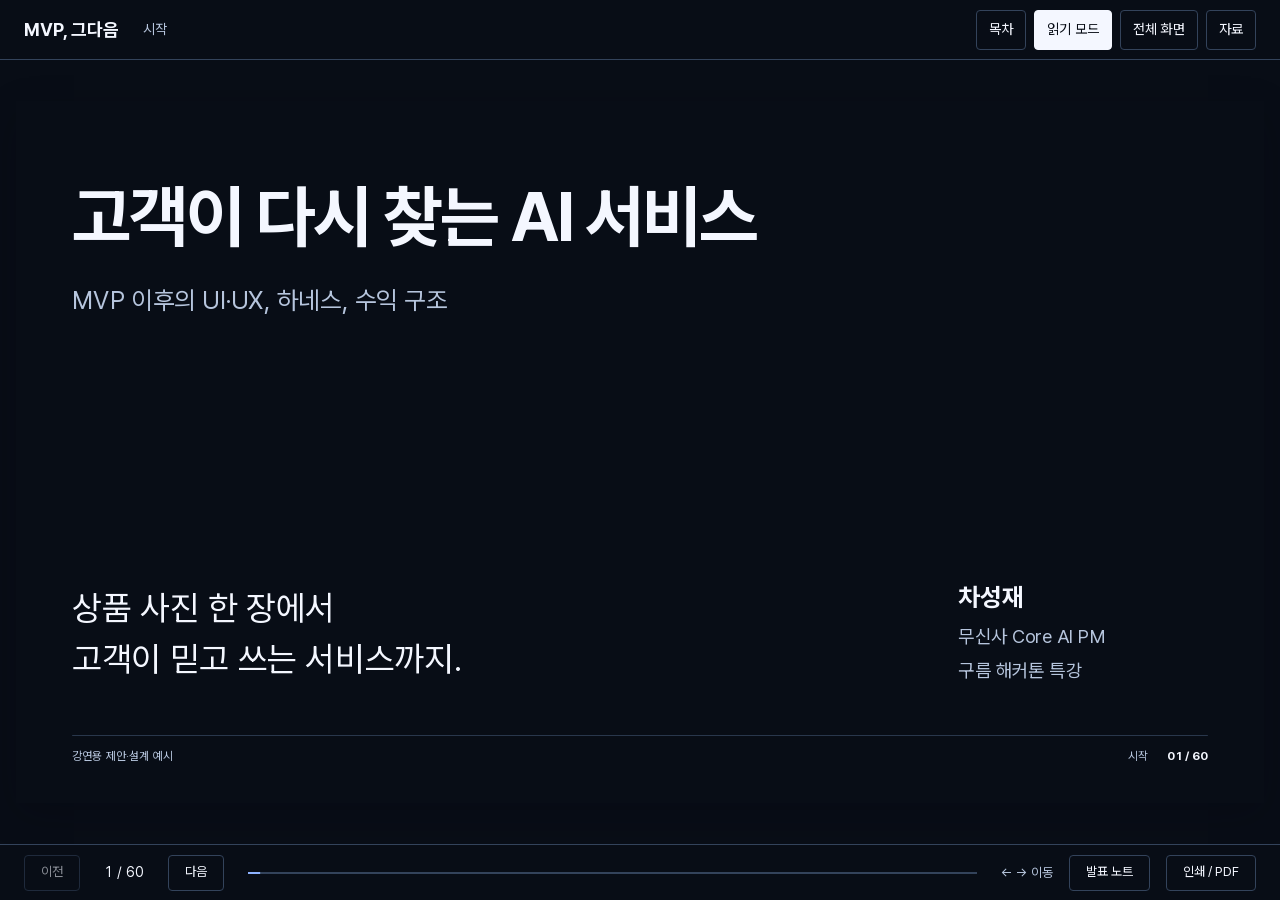
==== commit bc711823: "Build service-harness lecture with concrete UX comparisons" ====
--- a/index.html
+++ b/index.html
@@ -1,22 +1,24 @@
-<!doctype html><html lang="ko"><head><meta charset="utf-8"><meta name="viewport" content="width=device-width, initial-scale=1"><meta name="description" content="구름 해커톤 특강. 바이브코딩 MVP의 사용성, 검증, 운영 완성도를 높이는 60장 HTML 강의 자료."><meta name="theme-color" content="#080d16"><title>MVP, 그다음 | 구름 해커톤 특강</title><link rel="preload" href="assets/fonts/PretendardVariable.woff2" as="font" type="font/woff2" crossorigin><link rel="stylesheet" href="style.css"></head><body><a class="skip" href="#deck">강의 내용으로 이동</a><header class="topbar"><a class="brand" href="#slide-1">MVP, 그다음</a><span class="current-section" aria-live="polite">구름 해커톤 특강</span><div class="toolbar"><button type="button" id="tocbtn" aria-expanded="false" aria-controls="toc">목차</button><button type="button" id="present" aria-pressed="false">발표 모드</button><button type="button" id="fullscreen">전체 화면</button><button type="button" id="resources">자료</button></div></header><nav id="toc" class="toc" hidden aria-label="강의 목차"><div class="toc-head"><h2>강의 목차</h2><button type="button" id="closetoc">닫기</button></div><label for="search">장표 검색</label><input id="search" type="search" placeholder="검증, 비용, 저장소" autocomplete="off"><p class="toc-summary">본강의·Q&A 35장 / 부록 25장</p><div class="toc-links"><a href="#slide-1" data-go="0"><b>01</b><span>AI로 만든 서비스를 실제로 통하게 만들기</span></a><a href="#slide-2" data-go="1"><b>02</b><span>MVP 다음 단계의 네 가지 질문</span></a><a href="#slide-3" data-go="2"><b>03</b><span>첫 사용자의 계정에서 다시 시작하기</span></a><a href="#slide-4" data-go="3"><b>04</b><span>완료 경험으로 제품의 품질을 판단합니다</span></a><a href="#slide-5" data-go="4"><b>05</b><span>공고를 읽고, 준비를 마치는 경험</span></a><a href="#slide-6" data-go="5"><b>06</b><span>입력부터 재접속까지 여덟 가지 상태</span></a><a href="#slide-7" data-go="6"><b>07</b><span>핵심 작업에 집중하는 화면의 구조</span></a><a href="#slide-8" data-go="7"><b>08</b><span>명확하게 읽히는 타이포그래피와 피드백</span></a><a href="#slide-9" data-go="8"><b>09</b><span>디자인 방향과 검토 기준을 함께 세우기</span></a><a href="#slide-10" data-go="9"><b>10</b><span>반복 가능한 검토 워크플로</span></a><a href="#slide-11" data-go="10"><b>11</b><span>동작의 관찰을 구현 명세로 연결하기</span></a><a href="#slide-12" data-go="11"><b>12</b><span>대화의 시작과 끝을 설계하는 Duolingo</span></a><a href="#slide-13" data-go="12"><b>13</b><span>담당자가 바뀌어도 이어지는 고객의 맥락</span></a><a href="#slide-14" data-go="13"><b>14</b><span>일상의 불편을 하나의 완료 경로로</span></a><a href="#slide-15" data-go="14"><b>15</b><span>실패를 전제로 한 권한과 복구 설계</span></a><a href="#slide-16" data-go="15"><b>16</b><span>도구의 이름보다 재사용할 역할을 구분하기</span></a><a href="#slide-17" data-go="16"><b>17</b><span>역할별 검토, 하나의 검증 기준</span></a><a href="#slide-18" data-go="17"><b>18</b><span>검토 요청에 증거의 형식까지 담기</span></a><a href="#slide-19" data-go="18"><b>19</b><span>실패 경로를 포함한 최소 검증 시나리오</span></a><a href="#slide-20" data-go="19"><b>20</b><span>같은 입력으로 변경 전후를 비교하기</span></a><a href="#slide-21" data-go="20"><b>21</b><span>출시 판단의 세 가지 기준</span></a><a href="#slide-22" data-go="21"><b>22</b><span>화면과 AI 사이의 업무 규칙</span></a><a href="#slide-23" data-go="22"><b>23</b><span>AI의 제안과 사람·시스템의 책임</span></a><a href="#slide-24" data-go="23"><b>24</b><span>기기와 클라우드를 연결하는 처리 흐름</span></a><a href="#slide-25" data-go="24"><b>25</b><span>온디바이스 AI의 비용과 지원 조건</span></a><a href="#slide-26" data-go="25"><b>26</b><span>모델 선택의 기준은 우리 팀의 업무</span></a><a href="#slide-27" data-go="26"><b>27</b><span>성공 한 건당 얼마가 드는가</span></a><a href="#slide-28" data-go="27"><b>28</b><span>품질을 유지하는 비용 최적화 순서</span></a><a href="#slide-29" data-go="28"><b>29</b><span>도구 연결과 결과 검증의 경계</span></a><a href="#slide-30" data-go="29"><b>30</b><span>산업별로 재사용할 업무 로직</span></a><a href="#slide-31" data-go="30"><b>31</b><span>하나의 공고, 세 단계의 완성도</span></a><a href="#slide-32" data-go="31"><b>32</b><span>48시간의 개선 우선순위</span></a><a href="#slide-33" data-go="32"><b>33</b><span>완료와 복구를 보여주는 3분 시연</span></a><a href="#slide-34" data-go="33"><b>34</b><span>사용자가 끝낼 수 있는 경로를 완성하세요</span></a><a href="#slide-35" data-go="34"><b>35</b><span>지금 막힌 장면에서 질문을 시작합니다</span></a><a href="#slide-36" data-go="35"><b>36</b><span>모델 가격표와 적용 조건</span></a><a href="#slide-37" data-go="36"><b>37</b><span>할인과 무료 구간을 읽는 기준</span></a><a href="#slide-38" data-go="37"><b>38</b><span>산업별 업무 로직</span></a><a href="#slide-39" data-go="38"><b>39</b><span>개발·디자인·검증 도구</span></a><a href="#slide-40" data-go="39"><b>40</b><span>재현 가능한 버그 보고서</span></a><a href="#slide-41" data-go="40"><b>41</b><span>사용자가 기다린 전체 시간을 측정하기</span></a><a href="#slide-42" data-go="41"><b>42</b><span>익숙한 장면으로 제품의 문제를 묻기</span></a><a href="#slide-43" data-go="42"><b>43</b><span>사례의 원문과 참고 이미지</span></a><a href="#slide-44" data-go="43"><b>44</b><span>음성·이미지의 과금 단위</span></a><a href="#slide-45" data-go="44"><b>45</b><span>같은 업무로 비교하는 추가 모델 후보</span></a><a href="#slide-46" data-go="45"><b>46</b><span>디자인 도구의 데이터 전송 범위</span></a><a href="#slide-47" data-go="46"><b>47</b><span>기기별 사진 설명의 검증 시나리오</span></a><a href="#slide-48" data-go="47"><b>48</b><span>교육의 학습 흐름과 진도 관리</span></a><a href="#slide-49" data-go="48"><b>49</b><span>이커머스의 주문 이후 경험</span></a><a href="#slide-50" data-go="49"><b>50</b><span>금융 분석의 근거와 기준 시각</span></a><a href="#slide-51" data-go="50"><b>51</b><span>의료영상의 주석과 전문가 검토</span></a><a href="#slide-52" data-go="51"><b>52</b><span>스마트시티의 접수와 처리 상태</span></a><a href="#slide-53" data-go="52"><b>53</b><span>강연 자료와 참고 문헌</span></a><a href="#slide-54" data-go="53"><b>54</b><span>참고 문헌 1</span></a><a href="#slide-55" data-go="54"><b>55</b><span>참고 문헌 2</span></a><a href="#slide-56" data-go="55"><b>56</b><span>참고 문헌 3</span></a><a href="#slide-57" data-go="56"><b>57</b><span>참고 문헌 4</span></a><a href="#slide-58" data-go="57"><b>58</b><span>참고 문헌 5</span></a><a href="#slide-59" data-go="58"><b>59</b><span>참고 문헌 6</span></a><a href="#slide-60" data-go="59"><b>60</b><span>참고 문헌 7</span></a></div><p class="search-empty" hidden>일치하는 장표가 없습니다.</p></nav><main id="deck" tabindex="-1"><div class="deck-page" id="slide-1" data-index="0" data-origin="1" data-section="시작"><section class="slide theme-dark cover" aria-labelledby="title-1"><header class="slide-head"><h1 id="title-1">AI로 만든 서비스를<br>실제로 통하게 만들기</h1><p class="subtitle">바이브코딩 MVP의 완성도를 높이는 사용성, 검증, 운영 설계</p></header><div class="slide-body"><div class="cover-bottom"><p class="cover-premise">구현한 기능을<br>사용자의 완료 경험으로 연결합니다.</p><div class="cover-credit"><b>차성재</b><p>AI 서비스 PM &amp; Engineer</p><p>구름 해커톤 특강</p></div></div></div><footer class="slide-footer"><div class="footrefs">강연용 제안·설계 예시</div><span class="folio">00:00~00:45<span>01 / 60</span></span></footer><aside class="notes" hidden><h2>발표자 노트</h2><p>오프닝: 이미 움직이는 MVP에서 출발합니다. 처음 사용하는 사람이 핵심 업무를 끝낼 수 있도록 정상 경로와 실패 경로를 함께 점검합니다. 공통 사례는 공고를 읽고 수정 가능한 준비 목록을 저장하는 경험입니다. 이후 등장하는 준비목록 화면은 강연용 설계 예시이며 운영 서비스의 실행 결과가 아닙니다.</p></aside></section></div><div class="deck-page" id="slide-2" data-index="1" data-origin="2" data-section="시작"><section class="slide theme-light " aria-labelledby="title-2"><header class="slide-head"><h2 id="title-2">MVP 다음 단계의<br>네 가지 질문</h2><p class="subtitle">45분 본강의와 15~20분 질의응답</p></header><div class="slide-body"><div class="lecture-map"><div><b>00~10분</b><h3>한 경로를 끝까지</h3><p>첫 사용·오류·저장까지<br>사용자의 장면으로 진단</p></div><div><b>10~23분</b><h3>잘 만든 경험을 해부하기</h3><p>디자인 스킬·실제 서비스<br>역할별 검증과 증거</p></div><div><b>23~35분</b><h3>출시 가능한 구조</h3><p>평가·권한·실패 복구<br>온디바이스와 호출 비용</p></div><div><b>35~45분</b><h3>우리 MVP에 옮기기</h3><p>분야별 저장소·화면 비교<br>48시간 개선 계획</p></div></div><div class="byline"><strong>차성재</strong><p>AI 서비스 PM &amp; Engineer / 서울시립대·아주대 AI 관련 강의<br>『딥러닝의 정석』 2판 공동 번역</p><span>이후 질의응답 15~20분 / 입문 문법과 초기 구현은 이번 강연의 범위에서 제외합니다.</span></div></div><footer class="slide-footer"><div class="footrefs">강연용 제안·설계 예시</div><span class="folio">00:45~01:30<span>02 / 60</span></span></footer><aside class="notes" hidden><h3>발표자 노트</h3><p>강사 소개는 공개 강의 활동과 역할 위주로 짧게 합니다. 구체적인 사내 수치·고객 정보는 넣지 않습니다. 오늘의 목표는 문제 정의를 다시 길게 하는 것이 아니라 현재 결과물의 품질을 높이는 것입니다.</p></aside></section></div><div class="deck-page" id="slide-3" data-index="2" data-origin="3" data-section="시작"><section class="slide theme-dark meme-slide" aria-labelledby="title-3"><header class="slide-head"><h2 id="title-3">첫 사용자의 계정에서<br>다시 시작하기</h2><p class="subtitle">시연 전에 확인할 첫 사용, 빈 데이터, 저장 결과</p></header><div class="slide-body"><div class="quote-stage"><blockquote>“제 컴퓨터에서는<br>잘 되는데요.”</blockquote><div class="console-dialog"><p><span>개발자의 계정</span>업로드, 요약, 저장까지 정상</p><p><span>처음 사용하는 사람</span>어디서 시작해야 할지 모름</p><p><span>새로 만든 계정</span>저장한 결과를 찾을 수 없음</p></div></div><p class="caption">강연용 대화 예시입니다. 실제 사용자 기록이 아닙니다.</p></div><footer class="slide-footer"><div class="footrefs">강연용 제안·설계 예시</div><span class="folio">01:30~02:30<span>03 / 60</span></span></footer><aside class="notes" hidden><h3>발표자 노트</h3><p>손들기 20초: 내 계정이 아닌 새 계정에서 실제 데이터 업로드부터 저장·재접속까지 해본 팀은? 웃음 뒤에 이 질문을 던집니다. 이 밈은 강연용 자체 제작 문구와 이모지이며 특정 원작 이미지를 복제하지 않았습니다.</p></aside></section></div><div class="deck-page" id="slide-4" data-index="3" data-origin="4" data-section="가치"><section class="slide theme-blue " aria-labelledby="title-4"><header class="slide-head"><h2 id="title-4">완료 경험으로<br>제품의 품질을 판단합니다</h2><p class="subtitle">완료율, 소요 시간, 재작업으로 살펴보는 핵심 경로</p></header><div class="slide-body"><div class="outcome-row"><div><h3>완료율</h3><p>시작한 사용자 중<br>도움 없이 핵심 작업을 끝낸 비율</p></div><div><h3>소요 시간</h3><p>작업을 시작한 순간부터<br>확인 가능한 결과를 얻기까지</p></div><div><h3>재작업</h3><p>재입력, 수정, 재시도에<br>다시 들인 노력</p></div></div><p class="statement">수정한 결과를 저장하고,<br>다시 열 수 있을 때까지가 하나의 경험입니다.</p></div><footer class="slide-footer"><div class="footrefs">강연용 제안·설계 예시</div><span class="folio">02:30~03:50<span>04 / 60</span></span></footer><aside class="notes" hidden><h3>발표자 노트</h3><p>같은 자료로 기존 방식과 MVP를 비교합니다. 예쁜 답변의 평균 점수와 실제 업무 완료율은 다릅니다. 측정 가능한 작업 하나를 고릅니다. 여기서 제시한 지표는 강연용 권장안이며 업계 공통 합격선이 아닙니다.</p></aside></section></div><div class="deck-page" id="slide-5" data-index="4" data-origin="5" data-section="가치"><section class="slide theme-dark " aria-labelledby="title-5"><header class="slide-head"><h2 id="title-5">공고를 읽고,<br>준비를 마치는 경험</h2><p class="subtitle">공통 사례: 공고 사진을 수정 가능한 준비 목록으로</p></header><div class="slide-body"><div class="cols"><div><p class="lead">소상공인에게 필요한 건<br>긴 요약문 한 편보다<br><b>오늘 준비할 세 가지.</b></p><div class="as-is-note"><b>현재</b><p>여러 공고를 읽고 날짜·서류를 다시 메모한다.</p><b>개선 목표</b><p>원문을 확인하고, 수정한 준비 목록을 다시 연다.</p></div></div><div><div class="product-window"><div class="prototype-caption"><span>준비목록</span><span>강연용 프로토타입</span></div><div class="window-content"><div class="doc-strip">notice.pdf <span>3쪽 / 업로드 완료</span></div><h3>접수 전에, 이것부터.</h3><div class="result-row"><span>마감일</span><b>12월 1일 18:00</b><small>원문 2쪽</small></div><div class="result-row"><span>업종 요건</span><b>추가 확인 필요</b><small>근거 부족</small></div><div class="result-row"><span>준비 서류</span><b>사업자등록증</b><small>원문 3쪽</small></div><div class="save-proof">임시 저장됨 <span>수정하고 계속 →</span></div></div></div></div></div><p class="caption">강연용 프로토타입. 자격을 확정하지 않고 미확인 요건을 남깁니다. 실제 AI 호출·고객 성과 아님.</p></div><footer class="slide-footer"><div class="footrefs">강연용 제안·설계 예시</div><span class="folio">03:50~05:10<span>05 / 60</span></span></footer><aside class="notes" hidden><h3>발표자 노트</h3><p>이후 모든 예시는 이 가상 서비스의 설계 시뮬레이션입니다. 실제 고객 성과나 작동 중인 백엔드라고 소개하지 않습니다. 사용자 인터뷰의 맥락은 가설이며 소상공인 3명 관찰로 검증해야 합니다.</p></aside></section></div><div class="deck-page" id="slide-6" data-index="5" data-origin="6" data-section="UX"><section class="slide theme-light " aria-labelledby="title-6"><header class="slide-head"><h2 id="title-6">입력부터 재접속까지<br>여덟 가지 상태</h2><p class="subtitle">성공과 실패의 각 상태에서 다음 행동을 안내합니다</p></header><div class="slide-body"><div class="state-tabs" role="group" aria-label="상태 예시"><button type="button" data-state="0">입력 전</button><button type="button" data-state="1">입력 오류</button><button type="button" data-state="2">업로드 중</button><button type="button" data-state="3">처리 중</button><button type="button" data-state="4">결과 있음</button><button type="button" data-state="5">근거 없음</button><button type="button" data-state="6">연결 실패</button><button type="button" data-state="7">다시 열기</button></div><div id="state-example" class="state-example" aria-live="polite"><div class="status">설계 예시 / 입력 전</div><b>공고를 올려주세요</b><p>사진 또는 PDF를 선택하세요. 예시 공고로 먼저 살펴볼 수도 있습니다.</p><span class="action">다음 행동: 예시로 시작</span></div><p class="caption">설계 예시입니다. 실제 업로드·AI 호출은 수행하지 않습니다.</p></div><footer class="slide-footer"><div class="footrefs"><a href="https://www.nngroup.com/articles/ten-usability-heuristics/" target="_blank" rel="noopener">Nielsen Norman Group / 사용성 휴리스틱</a><a href="https://design-system.service.gov.uk/components/error-summary/" target="_blank" rel="noopener">GOV.UK / 오류 요약 컴포넌트</a></div><span class="folio">05:10~06:30<span>06 / 60</span></span></footer><aside class="notes" hidden><h3>발표자 노트</h3><p>각 상태의 다음 행동을 읽어봅니다. 정상 경로만 만들면 실패할 때 고객이 모든 맥락을 잃습니다. 입력 전에는 예시, 오류에는 해결 방법, 처리 중에는 취소와 중복 방지, 다시 열 때는 저장 상태를 제공합니다.</p></aside></section></div><div class="deck-page" id="slide-7" data-index="6" data-origin="7" data-section="UX"><section class="slide theme-light " aria-labelledby="title-7"><header class="slide-head"><h2 id="title-7">핵심 작업에 집중하는<br>화면의 구조</h2><p class="subtitle">필수 입력은 가까이, 세부 옵션은 필요할 때</p></header><div class="slide-body"><div class="compare"><div class="before"><span class="label">흩어진 흐름 / 개념 예시</span><div class="messy"><div>업로드<br><small>결과는 아래…</small><div class="emptyspace"></div></div><aside>설정<br>모델<br>대상<br>고급 옵션</aside></div><p>화면을 오가며 다음 단계를 찾아야 합니다.</p></div><div class="after"><span class="label">이어지는 흐름 / 개념 예시</span><div class="workspace"><b>1. 공고 업로드</b><div class="fakefile">notice.pdf / 3쪽</div><b>2. 추출 항목 확인</b><div class="fakefield">마감일　2026.12.01</div><details><summary>고급 설정</summary>추출 방법과 검증 옵션</details><span class="fakebtn">수정 내용을 저장하고 계속</span></div></div></div></div><footer class="slide-footer"><div class="footrefs"><a href="https://www.nngroup.com/articles/ten-usability-heuristics/" target="_blank" rel="noopener">Nielsen Norman Group / 사용성 휴리스틱</a></div><span class="folio">06:30~08:00<span>07 / 60</span></span></footer><aside class="notes" hidden><h3>발표자 노트</h3><p>이 장표는 자체 제작 와이어프레임이며 특정 제품의 실제 캡처가 아닙니다. 오른쪽 패널을 모두 없애자는 원칙이 아닙니다. 작업에 필수인 입력은 본문, 보조 설명·이력은 선택 패널로 둡니다. 작은 화면에서 순서가 자연스러운지 먼저 확인합니다.</p></aside></section></div><div class="deck-page" id="slide-8" data-index="7" data-origin="8" data-section="UX"><section class="slide theme-light " aria-labelledby="title-8"><header class="slide-head"><h2 id="title-8">명확하게 읽히는<br>타이포그래피와 피드백</h2><p class="subtitle">읽는 순서와 상태의 변화를 분명하게</p></header><div class="slide-body"><div class="cols"><div><div class="type-demo"><small>프로젝트 결과</small><h3>공고 3건을 확인했어요</h3><p>조건이 불명확한 1건은<br>원문 확인이 필요합니다.</p><span class="fakebtn">준비 목록 저장</span></div></div><div><ul class="large-list"><li>본문 16~18px부터 실제 노트북에서 확인</li><li>색만으로 오류·성공을 구분하지 않기</li><li>키보드 포커스와 읽는 순서 유지</li><li>일반 텍스트 대비 4.5:1 기준 검토</li><li>버튼 최소 24×24 CSS px 기준과 예외 확인</li></ul></div></div><p class="caption">서체 후보: 시스템 한글 산세리프·Noto Sans KR·Pretendard. 번들 전 라이선스 확인. 글자 크기는 권장 시작값입니다.</p></div><footer class="slide-footer"><div class="footrefs"><a href="https://www.w3.org/WAI/WCAG22/quickref/" target="_blank" rel="noopener">W3C / WCAG 2.2</a></div><span class="folio">08:00~09:15<span>08 / 60</span></span></footer><aside class="notes" hidden><h3>발표자 노트</h3><p>WCAG 2.2 AA의 대비·대상 크기 규정에는 예외가 있습니다. 디자인 규격과 법적 준수를 혼동하지 않고 개별 서비스에서 확인합니다. 브라우저 확대 200%, 375px 너비, 키보드만 사용한 흐름을 직접 시도합니다.</p></aside></section></div><div class="deck-page" id="slide-9" data-index="8" data-origin="9" data-section="도구"><section class="slide theme-dark " aria-labelledby="title-9"><header class="slide-head"><h2 id="title-9">디자인 방향과<br>검토 기준을 함께 세우기</h2><p class="subtitle">Hallmark의 구조 설계와 Impeccable의 품질 점검</p></header><div class="slide-body"><div class="design-comparison"><div class="generic-demo"><span>장식이 먼저인 초안 / 프로토타입</span><h3>혁신적인 AI의 미래</h3><div><i>빠르게</i><i>똑똑하게</i><i>완벽하게</i></div><p>무엇을 해야 하는지는<br>끝까지 읽어도 모호합니다.</p></div><div class="edited-demo"><span>작업이 먼저인 개선안 / 프로토타입</span><h3>이번 주 신청할 공고,<br>준비됐나요?</h3><p>마감일·필요 서류를 확인하고<br>미확인 요건만 남기세요.</p><b>공고 한 장으로 시작 →</b></div></div><div class="tool-strip"><p><b>Hallmark</b> <code>/hallmark audit ./index.html</code></p><p><b>Impeccable</b> <code>/impeccable critique the onboarding flow</code></p></div><p class="caption">Claude Code 명령 예시. 공식 규칙을 참고한 자체 전후 예시. 도구를 실행한 비교 결과 아님. Hallmark MIT / Impeccable Apache-2.0.</p></div><footer class="slide-footer"><div class="footrefs"><a href="https://github.com/nutlope/hallmark" target="_blank" rel="noopener">Hallmark / 공식 저장소</a><a href="https://github.com/Nutlope/hallmark/blob/main/skills/hallmark/SKILL.md" target="_blank" rel="noopener">Hallmark / 디자인 규칙 원문</a><a href="https://github.com/pbakaus/impeccable" target="_blank" rel="noopener">Impeccable / 공식 저장소</a><a href="https://impeccable.style/docs/critique/" target="_blank" rel="noopener">Impeccable / critique</a><a href="https://impeccable.style/docs/audit/" target="_blank" rel="noopener">Impeccable / audit</a></div><span class="folio">09:15~10:20<span>09 / 60</span></span></footer><aside class="notes" hidden><h3>발표자 노트</h3><p>Hallmark는 디자인 스킬, Impeccable도 디자인 스킬입니다. 테마나 카드 개수만으로 품질을 판단하지 않습니다. 장식용 소제목·자간 넓힌 라벨·제목 한 단어 강조·상투적 그라데이션·중첩 카드를 줄이고 실제 작업의 위계를 잡았습니다. critique는 사용자 목표·위계, audit는 구현 품질을 점검합니다. 설치·실행 비교 실험은 하지 않았습니다.</p></aside></section></div><div class="deck-page" id="slide-10" data-index="9" data-origin="10" data-section="도구"><section class="slide theme-dark " aria-labelledby="title-10"><header class="slide-head"><h2 id="title-10">반복 가능한<br>검토 워크플로</h2><p class="subtitle">gstack의 역할, 검토, QA를 연결하는 방식</p></header><div class="slide-body"><div class="gstack-steps"><p><code>/office-hours</code><span>문제·범위 → 설계 문서</span></p><p><code>/plan-eng-review</code><span>구조·실패 경로 → 테스트 계획</span></p><p><code>/review</code><span>변경 코드 → 결함·검토 근거</span></p><p><code>/qa-only</code><span>실제 화면 재현 → 증거·보고서</span></p></div><div class="output-sheet"><h3>QA-014 / 새 계정에서 저장 결과가 없음</h3><div class="sheet-label">강연용 출력 예시 / 실제 실행 결과 아님</div><div class="finding"><b>재현</b><span>계정 B → 공고 업로드 → 저장 → 다시 열기</span><b>기대</b><span>수정한 목록이 같은 계정에서 다시 보임</span><b>관찰</b><span>목록이 비어 있음 / 사용자 ID 조건 확인 필요</span><b>증거</b><span>screenshots/014.png / trace.zip / 회귀 검사</span></div></div><p class="caption">명령과 역할은 공식 README, 보고서 내용은 강연용 예시입니다. gstack MIT. /qa는 수정까지 수행할 수 있어 /qa-only와 구분합니다.</p></div><footer class="slide-footer"><div class="footrefs"><a href="https://github.com/garrytan/gstack" target="_blank" rel="noopener">gstack / 공식 README</a><a href="https://github.com/garrytan/gstack/blob/main/LICENSE" target="_blank" rel="noopener">gstack / MIT</a><a href="https://playwright.dev/docs/trace-viewer" target="_blank" rel="noopener">Playwright / Trace Viewer</a></div><span class="folio">10:20~11:35<span>10 / 60</span></span></footer><aside class="notes" hidden><h3>발표자 노트</h3><p>gstack은 독립 LLM이나 UI 프레임워크가 아니라 코딩 에이전트 위에서 역할과 검증을 엮는 묶음입니다. 제품 코드 변경 없이 관찰할 때 qa-only를 선택하고, qa나 ship의 수정·출시 범위는 구분합니다. 예시 보고서는 실제 도구 출력이 아닙니다. 실제 수행 여부를 증거와 함께 보고하게 합니다.</p></aside></section></div><div class="deck-page" id="slide-11" data-index="10" data-origin="11" data-section="도구"><section class="slide theme-light " aria-labelledby="title-11"><header class="slide-head"><h2 id="title-11">동작의 관찰을<br>구현 명세로 연결하기</h2><p class="subtitle">REA 후보: morluto/rea / Reverse Engineer Anything</p></header><div class="slide-body"><div class="rea-layout"><div><p class="lead">내가 수정할 앱이라면,<br>버튼이 바꾸는 상태부터.</p><ol class="plain-steps"><li>분석 권한이 있는 앱·코드를 지정</li><li>구조·모듈·의존성과 실행 경계를 조사</li><li>증거를 바탕으로 우리 제품 동작을 명세</li></ol><p class="caption">디자인 테마 생성 도구가 아닙니다. 동일 이름의 다른 REA일 수 있어 사용자 의도는 미확정입니다.</p></div><div class="output-sheet"><h3>조사 결과를 구현 명세로</h3><div class="sheet-label">강연용 출력 예시 / 실제 실행 결과 아님</div><pre>입력: 선택한 파일 + 현재 상태
-경계: renderer → IPC → main
-확인: 취소 뒤 임시 파일은 삭제되는가?
-다음: 상태 전이·복구 시나리오 작성</pre></div></div><p class="caption">위 출력은 강연용 예시. 본인 소유·분석 허가를 받은 대상에 한정. REA MIT, 상용 분석 도구·대상 앱 권리는 별도.</p></div><footer class="slide-footer"><div class="footrefs"><a href="https://github.com/morluto/rea" target="_blank" rel="noopener">REA / Reverse Engineer Anything</a><a href="https://github.com/morluto/rea/blob/main/LICENSE" target="_blank" rel="noopener">REA 후보 / MIT</a></div><span class="folio">11:35~12:35<span>11 / 60</span></span></footer><aside class="notes" hidden><h3>발표자 노트</h3><p>사용자가 지칭한 REA와 동일한지 확정하지 않았습니다. 여기서는 morluto/rea만 후보로 설명합니다. MCP 서버와 CLI·조사 스킬을 통해 JavaScript/Electron·네이티브 앱 분석 등을 연결하는 도구입니다. 설치·실행하지 않았습니다. Hopper·IDA 라이선스를 포함하지 않고 에이전트로 전달되는 자료 정책도 별도입니다.</p></aside></section></div><div class="deck-page" id="slide-12" data-index="11" data-origin="12" data-section="사례"><section class="slide theme-light " aria-labelledby="title-12"><header class="slide-head"><h2 id="title-12">대화의 시작과 끝을<br>설계하는 Duolingo</h2><p class="subtitle">Duolingo / 엔지니어링과 학습 설계</p></header><div class="slide-body"><div class="cols"><div><figure><img src="assets/duolingo.png" alt="Duolingo Video Call 실제 화면: 통화 시작·대기·말하기 제어" decoding="async" width="1400" height="800"><figcaption>Duolingo 공식 제품 글 / 이미지 권리 Duolingo</figcaption></figure></div><div><ol class="flow"><li><b>준비</b><span>수준에 맞는 첫 질문을 별도 생성</span></li><li><b>대화</b><span>사용자 혼란·화제 전환을 중간 평가</span></li><li><b>마무리</b><span>종료·피드백·다음 대화 맥락</span></li></ol></div></div><div class="callout"><strong>우리 MVP로 옮기면</strong><p>범용 채팅창 대신 목표·진입·이탈·수정 가능한 대화 흐름을 설계합니다.</p></div></div><footer class="slide-footer"><div class="footrefs"><a href="https://blog.duolingo.com/ai-and-video-call/" target="_blank" rel="noopener">Duolingo / AI 대화 설계</a><a href="https://blog.duolingo.com/product-highlights/" target="_blank" rel="noopener">Duolingo / 2025 제품 개선</a></div><span class="folio">12:35~14:05<span>12 / 60</span></span></footer><aside class="notes" hidden><h3>발표자 노트</h3><p>Duolingo는 첫 질문을 본 대화와 분리하고, 중간 평가로 사용자 주도권과 혼란을 확인한다고 설명합니다. 후속 제품 글은 자막·Push-to-Talk·통화 후 피드백을 소개합니다. 성과 상승률은 해당 자료만으로 확인되지 않았으므로 제시하지 않습니다.</p></aside></section></div><div class="deck-page" id="slide-13" data-index="12" data-origin="13" data-section="사례"><section class="slide theme-light " aria-labelledby="title-13"><header class="slide-head"><h2 id="title-13">담당자가 바뀌어도<br>이어지는 고객의 맥락</h2><p class="subtitle">Intercom Fin의 담당자 이관 구조에서 가져올 패턴</p></header><div class="slide-body"><div class="cols"><div><div class="support-chat"><div class="chat-header">고객지원 / 프로토타입</div><p class="bubble customer">어제 결제했는데 환불 가능한가요?</p><p class="bubble agent">결제 내역 확인은 담당자가 도와드릴게요. 지금까지의 질문과 주문번호를 함께 전달합니다.</p><div class="handoff-ticket"><b>담당자에게 전달됨</b><span>질문: 환불 가능 여부<br>주문: ORD-1038<br>상태: 정책 확인 필요</span></div></div></div><div><p class="lead">같은 설명을<br>다시 하지 않게.</p><dl class="mechanism"><dt>가져올 로직</dt><dd>이관 조건 → 맥락 묶음 → 담당자 연결</dd><dt>체감되는 개선</dt><dd>질문·주문번호를 반복 입력하지 않음</dd><dt>우리 팀의 검사</dt><dd>해결 불가·민감 요청에서 맥락이 보존되는가?</dd></dl></div></div><p class="caption">공식 문서에 근거한 자체 프로토타입. Intercom 실제 화면·실제 고객 대화·성과 수치 아님.</p></div><footer class="slide-footer"><div class="footrefs"><a href="https://www.intercom.com/help/en/articles/7120684-fin-ai-agent-explained" target="_blank" rel="noopener">Intercom / Fin 제품 구조</a><a href="https://www.intercom.com/help/en/articles/12396892-manage-fin-ai-agent-s-escalation-guidance-and-rules" target="_blank" rel="noopener">Intercom / 담당자 이관 규칙</a></div><span class="folio">14:05~15:10<span>13 / 60</span></span></footer><aside class="notes" hidden><h3>발표자 노트</h3><p>Fin 공식 설명은 학습·테스트·배포·분석 주기를 제시합니다. 이관 문서는 설정된 사람 라우팅 대상이 없으면 이관을 제안하지 않는 경우도 설명합니다. 버튼 하나를 그리는 것으로 실제 인계가 완성되지 않는다는 점을 강조합니다. 제공사의 마케팅 우월성 주장은 재인용하지 않습니다.</p></aside></section></div><div class="deck-page" id="slide-14" data-index="13" data-origin="14" data-section="사례"><section class="slide theme-light " aria-labelledby="title-14"><header class="slide-head"><h2 id="title-14">일상의 불편을<br>하나의 완료 경로로</h2><p class="subtitle">플랫폼이 소개한 고객 인터뷰 / 독립 성과 검증 아님</p></header><div class="slide-body"><div class="cols"><div><figure><img src="assets/printpigeon.png" alt="PrintPigeon의 편지 발송 서비스 소개 화면" decoding="async" width="2880" height="1336"><figcaption>Lovable 공식 인터뷰의 PrintPigeon 화면</figcaption></figure></div><div><h3>PrintPigeon</h3><p>디지털 마케터가 프린터·우체국 없이 서류를 보내는 문제를 해결. 업로드와 수신인 입력, 결제, 발송을 연결했습니다.</p><h3>Backchannel</h3><p>채용·커뮤니티 경험을 바탕으로 구직 과정을 단계별로 안내. 제작자는 MVP 영상을 본 사람의 유료 의사를 확인했다고 말합니다.</p></div></div><p class="caption">선정된 성공 인터뷰에는 생존자 편향이 있습니다. 장기 유지율·수익성·보안 수준을 입증하지 않습니다.</p></div><footer class="slide-footer"><div class="footrefs"><a href="https://lovable.dev/en/blog/2025-01-17-from-idea-to-impact-yannis-journey-with-lovable" target="_blank" rel="noopener">Lovable / PrintPigeon 인터뷰</a><a href="https://lovable.dev/en/blog/from-recruitment-to-innovation-backchannel" target="_blank" rel="noopener">Lovable / Backchannel 인터뷰</a></div><span class="folio">15:10~16:40<span>14 / 60</span></span></footer><aside class="notes" hidden><h3>발표자 노트</h3><p>PrintPigeon 창업자는 약 3일과 38달러의 Lovable 크레딧을 보고했습니다. 이는 전체 운영비·인건비가 아닙니다. Backchannel의 첫 유료 의사도 자기보고입니다. 핵심은 성공 숫자보다 기존 업무를 끝내는 구체적인 흐름입니다. 우리 팀은 인터뷰·첫 결제·재사용을 각각 따로 검증합니다.</p></aside></section></div><div class="deck-page" id="slide-15" data-index="14" data-origin="15" data-section="사례"><section class="slide theme-dark " aria-labelledby="title-15"><header class="slide-head"><h2 id="title-15">실패를 전제로 한<br>권한과 복구 설계</h2><p class="subtitle">Replit / 2025년 7월 공식 설명</p></header><div class="slide-body"><div class="incident"><b>개발 중 데이터 삭제</b><span>운영 앱에도 영향 가능</span><b>Rollback으로 복구</b><span>회사 설명 기준</span></div><div class="cols"><div><div class="tile"><b class="num">경계</b><h3>개발·운영 분리</h3><p>에이전트가 운영 데이터를 수정할 권한을 제한</p></div></div><div><div class="tile"><b class="num">가시성</b><h3>현재 상태·공식 문서</h3><p>복구 기능과 실제 오류를 정확하게 안내</p></div></div><div><div class="tile"><b class="num">복구</b><h3>체크포인트·실습</h3><p>백업 존재와 복구 성공을 별도로 확인</p></div></div></div></div><footer class="slide-footer"><div class="footrefs"><a href="https://ld.replit.com/blog/doubling-down-on-our-commitment-to-secure-vibe-coding" target="_blank" rel="noopener">Replit / 데이터 삭제 및 개선 설명</a></div><span class="folio">16:40~17:55<span>15 / 60</span></span></footer><aside class="notes" hidden><h3>발표자 노트</h3><p>Replit은 Jason Lemkin 앱 데이터 삭제와 이후 완전 복구를 공식 글에서 설명했습니다. 이 사례를 모든 바이브코딩 제품의 실패율로 일반화하지 않습니다. 운영 DB 분리, 최소 권한, 복구 동작을 제품의 기본 기능에 포함하자는 교훈입니다.</p></aside></section></div><div class="deck-page" id="slide-16" data-index="15" data-origin="16" data-section="검증"><section class="slide theme-light " aria-labelledby="title-16"><header class="slide-head"><h2 id="title-16">도구의 이름보다<br>재사용할 역할을 구분하기</h2><p class="subtitle">하네스, 스킬, 예제, 프레임워크의 역할</p></header><div class="slide-body"><div class="taxonomy"><div><h3>하네스</h3><p>에이전트의 실행·도구·권한·문맥·검증을 묶는 환경</p><small>예: Codex·Claude Code 같은 실행 환경을 어떻게 구성하는가</small></div><div><h3>스킬·워크플로</h3><p>반복할 작업 절차와 역할별 산출물을 정의</p><small>Hallmark / Impeccable / gstack</small></div><div><h3>예제</h3><p>한 사용 사례를 재현하는 입력·코드·출력</p><small>FinGPT Forecaster / MONAI 예제</small></div><div><h3>프레임워크·플랫폼</h3><p>제품의 업무 로직·모듈을 확장하는 토대</p><small>MONAI / Medusa / Kolibri / FixMyStreet</small></div></div><p class="caption">MCP는 도구를 연결하는 프로토콜입니다. REA 후보는 CLI/MCP·조사 스킬이며, 하네스 전체와 동일하지 않습니다.</p></div><footer class="slide-footer"><div class="footrefs"><a href="https://github.com/garrytan/gstack" target="_blank" rel="noopener">gstack / 공식 README</a><a href="https://github.com/nutlope/hallmark" target="_blank" rel="noopener">Hallmark / 공식 저장소</a><a href="https://github.com/pbakaus/impeccable" target="_blank" rel="noopener">Impeccable / 공식 저장소</a><a href="https://github.com/morluto/rea" target="_blank" rel="noopener">REA / Reverse Engineer Anything</a><a href="https://modelcontextprotocol.io/specification/2026-07-28" target="_blank" rel="noopener">MCP / 2026-07-28 명세</a><a href="https://agentskills.io/specification" target="_blank" rel="noopener">Agent Skills / 명세</a></div><span class="folio">17:55~19:15<span>16 / 60</span></span></footer><aside class="notes" hidden><h3>발표자 노트</h3><p>하나의 검사가 모든 품질을 보장하지 않습니다. 테스트 성공은 해당 환경과 시나리오 범위의 결과입니다. AI의 자신감 있는 문장은 증거가 아닙니다. UI 검토와 백엔드 권한 테스트도 구분합니다.</p></aside></section></div><div class="deck-page" id="slide-17" data-index="16" data-origin="17" data-section="검증"><section class="slide theme-dark " aria-labelledby="title-17"><header class="slide-head"><h2 id="title-17">역할별 검토,<br>하나의 검증 기준</h2><p class="subtitle">동일 버전과 고정 입력을 검토하고, 증거를 통합합니다</p></header><div class="slide-body"><div class="parallel"><div class="parallel-head">동일 버전 + 성공 기준 + 고정 테스트 입력</div><div class="reviewers"><div class="tile"><b class="num">UX</b><h3>처음 쓰는 사람</h3><p>설명 없이 첫 작업 완료</p></div><div class="tile"><b class="num">QA</b><h3>끊기고 잘못된 입력</h3><p>오류와 재시도·상태 복구</p></div><div class="tile"><b class="num">SEC</b><h3>다른 계정</h3><p>권한·비밀키·데이터 격리</p></div><div class="tile"><b class="num">COST</b><h3>느리고 비싼 호출</h3><p>토큰·p95·재시도 비용</p></div></div><div class="parallel-head">통합자가 중복 제거 / 재현 / 수정 / 회귀검사</div></div></div><footer class="slide-footer"><div class="footrefs">강연용 제안·설계 예시</div><span class="folio">19:15~20:45<span>17 / 60</span></span></footer><aside class="notes" hidden><h3>발표자 노트</h3><p>각 검토자에게 다른 체크리스트를 줍니다. 같은 모델 여러 개가 동의해도 독립적인 사용자 증거가 되지 않습니다. 검토자는 수정하지 않고 파일·증거·심각도·재현 절차를 제출하게 하고 통합자가 한 번에 병합합니다. 병렬화는 시간 감소와 토큰 증가의 교환입니다. gstack 같은 역할 묶음은 절차의 참고입니다. 서로 다른 역할이 같은 결론을 냈다는 사실만으로 통과시키지 않고 재현·스크린샷·테스트 결과를 확인합니다.</p></aside></section></div><div class="deck-page" id="slide-18" data-index="17" data-origin="18" data-section="검증"><section class="slide theme-dark " aria-labelledby="title-18"><header class="slide-head"><h2 id="title-18">검토 요청에<br>증거의 형식까지 담기</h2><p class="subtitle">재현 순서와 기대·실제 결과, 영향과 수정안을 요청합니다</p></header><div class="slide-body"><div class="prompt"><pre id="review-prompt">처음 사용하는 사람의 핵심 경로를 점검해줘.
-공고 업로드 → 추출 수정 → 근거 확인 → 저장
-
-수정하지 말고 재현 결과를 보고해줘.
-화면·파일 / 재현 순서 / 기대·실제 결과 / 증거 /
-사용자 영향 / 심각도 / 최소 수정안
-
-실행하지 못했으면 미검증으로 표시해줘.
-개인정보·비밀키는 보고서에 복사하지 마.</pre><button class="copy" data-copy="review-prompt" type="button">프롬프트 복사</button></div></div><footer class="slide-footer"><div class="footrefs"><a href="https://playwright.dev/docs/trace-viewer" target="_blank" rel="noopener">Playwright / Trace Viewer</a></div><span class="folio">20:45~22:00<span>18 / 60</span></span></footer><aside class="notes" hidden><h3>발표자 노트</h3><p>QA·보안·성능 검토자에게도 같은 형식으로 보고하게 하고 관점만 바꿉니다. AI에게 실제 사용자처럼 생각하라고 요청한 결과는 합성 의견입니다. 실제 인터뷰 인용으로 발표하면 안 됩니다. 운영 데이터가 아닌 합성 테스트 데이터부터 사용합니다.</p></aside></section></div><div class="deck-page" id="slide-19" data-index="18" data-origin="19" data-section="검증"><section class="slide theme-light " aria-labelledby="title-19"><header class="slide-head"><h2 id="title-19">실패 경로를 포함한<br>최소 검증 시나리오</h2><p class="subtitle">복사해 쓰는 최소 시나리오 표</p></header><div class="slide-body"><div class="tablewrap"><table><thead><tr><th scope="col">시나리오</th><th scope="col">기대 결과</th><th scope="col">출시 전 확인</th></tr></thead><tbody><tr><td data-label="시나리오">새 계정 정상 작업</td><td data-label="기대 결과">수정·저장 후 재접속 성공</td><td data-label="출시 전 확인">처음부터 끝까지</td></tr><tr><td data-label="시나리오">빈 값·잘못된 파일</td><td data-label="기대 결과">입력 옆 해결 방법, 기존 값 유지</td><td data-label="출시 전 확인">클라이언트+서버</td></tr><tr><td data-label="시나리오">중복 클릭·중복 웹훅</td><td data-label="기대 결과">작업·과금 중복 없음</td><td data-label="출시 전 확인">멱등 키·상태</td></tr><tr><td data-label="시나리오">오프라인·시간 초과·429</td><td data-label="기대 결과">취소·재시도, 호출 상한</td><td data-label="출시 전 확인">통제된 실패 주입</td></tr><tr><td data-label="시나리오">근거 없음·유해 문서</td><td data-label="기대 결과">단정하지 않고 확인 요청</td><td data-label="출시 전 확인">평가 데이터</td></tr><tr><td data-label="시나리오">다른 계정·프롬프트 공격</td><td data-label="기대 결과">데이터 격리·명령 경계 유지</td><td data-label="출시 전 확인">서버 권한·거부 기록</td></tr></tbody></table></div><p class="caption">권장 출발점입니다. 고객·산업에 따라 별도 시나리오가 추가됩니다.</p></div><footer class="slide-footer"><div class="footrefs"><a href="https://docs.stripe.com/api/idempotent_requests" target="_blank" rel="noopener">Stripe / 멱등 요청</a><a href="https://github.com/GenAI-Security-Project/GenAI-LLM-Top10" target="_blank" rel="noopener">OWASP / 현행 2026 LLM Top 10</a></div><span class="folio">22:00~23:30<span>19 / 60</span></span></footer><aside class="notes" hidden><h3>발표자 노트</h3><p>표의 묶인 항목을 분리하면 실패 시나리오 아홉 개입니다: 빈 값, 잘못된 파일, 중복, 오프라인, 시간 초과, 429, 근거 없음, 다른 계정, 프롬프트 공격. 유해 문서는 공격 입력으로 함께 검토합니다. 결제는 공급사별 웹훅·멱등 처리를 따로 확인합니다.</p></aside></section></div><div class="deck-page" id="slide-20" data-index="19" data-origin="20" data-section="검증"><section class="slide theme-light " aria-labelledby="title-20"><header class="slide-head"><h2 id="title-20">같은 입력으로<br>변경 전후를 비교하기</h2><p class="subtitle">정상 15 / 경계 10 / 위험 5의 고정 평가 세트 예시</p></header><div class="slide-body"><div class="cols"><div><h3>자동으로 확인할 것</h3><ul><li>필수 키·날짜 형식·자료 접근권한</li><li>인용 링크의 존재와 저장 결과</li><li>오류율·p95·성공 1건당 비용</li></ul><h3>사람이 확인할 것</h3><p>인용이 주장을 지지하는가?<br>처음 온 사람이 수정·저장을 끝내는가?</p></div><div><div class="output-sheet"><h3>회귀 평가 기록</h3><div class="sheet-label">강연용 출력 예시 / 실제 실행 결과 아님</div><table><thead><tr><th scope="col">입력</th><th scope="col">판정</th><th scope="col">남긴 근거</th></tr></thead><tbody><tr><td data-label="입력">N-01 정상</td><td data-label="판정">확인</td><td data-label="남긴 근거">목록 재접속</td></tr><tr><td data-label="입력">E-03 근거 없음</td><td data-label="판정">실패</td><td data-label="남긴 근거">확정 문구 노출</td></tr><tr><td data-label="입력">R-02 타 계정</td><td data-label="판정">확인</td><td data-label="남긴 근거">접근 거부</td></tr></tbody></table></div></div></div><p class="caption">설계용 예시 기록이며 측정 결과가 아닙니다. 판정 기준·버전·실행 환경을 함께 고정합니다.</p></div><footer class="slide-footer"><div class="footrefs"><a href="https://github.com/promptfoo/promptfoo" target="_blank" rel="noopener">Promptfoo / 공식 저장소</a><a href="https://github.com/langfuse/langfuse" target="_blank" rel="noopener">Langfuse / 공식 저장소</a></div><span class="folio">23:30~25:00<span>20 / 60</span></span></footer><aside class="notes" hidden><h3>발표자 노트</h3><p>Promptfoo는 평가 실행, Langfuse는 호출 추적의 후보입니다. 동일 평가 세트를 모델·프롬프트·검색 버전별로 실행합니다. LLM 판정자는 편향·순서효과가 있어 일부를 사람이 중복 평가합니다. 테스트 세트를 반복 최적화하면 과적합하므로 별도 보류 세트를 둡니다.</p></aside></section></div><div class="deck-page" id="slide-21" data-index="20" data-origin="21" data-section="검증"><section class="slide theme-blue " aria-labelledby="title-21"><header class="slide-head"><h2 id="title-21">출시 판단의<br>세 가지 기준</h2><p class="subtitle">팀의 상황에 맞게 조정하는 출시 기준 예시</p></header><div class="slide-body"><div class="gate"><div><b>필수</b><h3>권한 격리 통과<br>중복 과금 없음<br>복구 실습 성공</h3></div><div><b>측정</b><h3>완료율·오류율<br>p95 지연시간<br>성공 1건당 비용</h3></div><div><b>결정</b><h3>작게 배포<br>중단 조건 확인<br>이전 버전 복구</h3></div></div><div class="callout"><strong>치명적인 한 건은 평균 점수로 덮지 않습니다</strong><p>프로젝트 책임자가 기준과 예외를 결정하고 승인 기록을 남깁니다.</p></div></div><footer class="slide-footer"><div class="footrefs">강연용 제안·설계 예시</div><span class="folio">25:00~26:15<span>21 / 60</span></span></footer><aside class="notes" hidden><h3>발표자 노트</h3><p>안정화의 정점은 오류가 영원히 0인 상태가 아닙니다. 재현 가능한 기준과 관찰·복구 능력이 있는 상태입니다. 신규 버전은 소수 사용자에게 먼저 적용하고 비용·완료율 악화 시 중단합니다. 테스트 통과 범위를 릴리스 노트에 씁니다.</p></aside></section></div><div class="deck-page" id="slide-22" data-index="21" data-origin="22" data-section="구조"><section class="slide theme-dark " aria-labelledby="title-22"><header class="slide-head"><h2 id="title-22">화면과 AI 사이의<br>업무 규칙</h2><p class="subtitle">권한, 데이터, 실행 상태를 서비스 계층에서 관리합니다</p></header><div class="slide-body"><div class="architecture"><div class="arch-row"><b>화면</b><span>입력·상태·수정·결과 확인</span></div><div class="arch-row"><b>서버 업무 계층</b><span>사용자 인증·권한·검증·작업 ID·예산</span></div><div class="arch-row"><b>AI 어댑터</b><span>모델 교체·타임아웃·재시도·구조화 출력</span></div><div class="arch-row"><b>저장·관찰</b><span>데이터·버전·근거·실행 이력·비용</span></div></div><div class="callout"><strong>API 키는 서버에서 관리</strong><p>기기 내 기능과 클라우드 호출 경로를 구분하고 개인정보 전송을 사용자가 이해하도록 표시합니다.</p></div></div><footer class="slide-footer"><div class="footrefs">강연용 제안·설계 예시</div><span class="folio">26:15~27:30<span>22 / 60</span></span></footer><aside class="notes" hidden><h3>발표자 노트</h3><p>단일 앱이어도 이 책임을 함수·모듈로 나눌 수 있습니다. 처음부터 마이크로서비스로 쪼갤 필요는 없습니다. UI를 예쁘게 바꿔도 권한·예산·데이터 일관성은 서버에서 지켜야 합니다. 모델은 업무 계약에 맞는 결과를 반환하도록 어댑터로 감쌉니다.</p></aside></section></div><div class="deck-page" id="slide-23" data-index="22" data-origin="23" data-section="구조"><section class="slide theme-light " aria-labelledby="title-23"><header class="slide-head"><h2 id="title-23">AI의 제안과<br>사람·시스템의 책임</h2><p class="subtitle">역할별로 나누는 지원 기능과 최종 책임</p></header><div class="slide-body"><div class="tablewrap"><table><thead><tr><th scope="col">역할</th><th scope="col">AI가 도울 일</th><th scope="col">사람·시스템이 지킬 일</th></tr></thead><tbody><tr><td data-label="역할">이용자</td><td data-label="AI가 도울 일">사진 추출·초안·요약</td><td data-label="사람·시스템이 지킬 일">정정·동의·최종 실행 선택</td></tr><tr><td data-label="역할">AI 서비스 PM</td><td data-label="AI가 도울 일">피드백 분류·시나리오 후보</td><td data-label="사람·시스템이 지킬 일">가치 지표·범위·출시 기준</td></tr><tr><td data-label="역할">개발자</td><td data-label="AI가 도울 일">구현·테스트 후보·코드 탐색</td><td data-label="사람·시스템이 지킬 일">권한·데이터·회귀 검증</td></tr><tr><td data-label="역할">디자이너</td><td data-label="AI가 도울 일">상태별 문구·화면 변형</td><td data-label="사람·시스템이 지킬 일">관찰·접근성·읽는 순서</td></tr><tr><td data-label="역할">운영자</td><td data-label="AI가 도울 일">이상 징후 요약·문의 묶음</td><td data-label="사람·시스템이 지킬 일">중단·환불·고객 대응</td></tr></tbody></table></div></div><footer class="slide-footer"><div class="footrefs">강연용 제안·설계 예시</div><span class="folio">27:30~28:45<span>23 / 60</span></span></footer><aside class="notes" hidden><h3>발표자 노트</h3><p>페르소나는 AI 도우미의 말투와 검토 관점을 나누는 데 유용합니다. 책임과 권한은 역할별로 명시합니다. 사용자에게는 모델 이름보다 어떤 일이 자동으로 진행되고 어디서 검토할 수 있는지가 중요합니다.</p></aside></section></div><div class="deck-page" id="slide-24" data-index="23" data-origin="24" data-section="최적화"><section class="slide theme-dark " aria-labelledby="title-24"><header class="slide-head"><h2 id="title-24">기기와 클라우드를<br>연결하는 처리 흐름</h2><p class="subtitle">공고 사진 안내 앱의 하이브리드 예시</p></header><div class="slide-body"><ol class="flow"><li><b>가용성 확인</b><span>기기·기능·언어·다운로드 상태</span></li><li><b>로컬 준비 완료</b><span>기기에서 사진 설명·추출</span></li><li><b>미지원·미준비</b><span>사용자가 클라우드 또는 대체 입력 선택</span></li><li><b>확인·저장</b><span>오류 수정·불확실성 표시</span></li></ol><div class="cols"><div><h3>로컬 처리의 이득</h3><p>필요 없는 사진 전송과 요청별 서버 추론비를 줄입니다.</p></div><div><h3>서비스의 경계</h3><p>실패했다고 사진을 자동 전송하지 않습니다. 다운로드 대기·수동 대안도 제공합니다.</p></div></div></div><footer class="slide-footer"><div class="footrefs"><a href="https://developer.apple.com/foundation-models-framework" target="_blank" rel="noopener">Apple / Foundation Models</a><a href="https://developer.apple.com/documentation/foundationmodels/generating-content-and-performing-tasks-with-foundation-models" target="_blank" rel="noopener">Apple / 모델 가용성·대체 UI</a><a href="https://developers.google.com/ml-kit/genai" target="_blank" rel="noopener">Google / ML Kit GenAI</a><a href="https://developers.google.com/ml-kit/genai/image-description/android" target="_blank" rel="noopener">ML Kit / 사진 설명 상태·언어 제한</a></div><span class="folio">28:45~30:15<span>24 / 60</span></span></footer><aside class="notes" hidden><h3>발표자 노트</h3><p>이 구조는 설계 예시이며 실제 성능 측정 결과가 아닙니다. 기기 추론도 배터리·메모리·배포·QA 비용이 듭니다. 기기 기능이 없다고 핵심 서비스를 잠그지 않고 대체 입력을 제공합니다. 로컬 처리 결과를 서버로 다시 보낸다면 전송 동의와 최소화를 별도로 봅니다. 사진 설명 예시에서는 로컬 처리 가용성을 먼저 검사합니다. Android ImageDescriber.checkFeatureStatus()의 AVAILABLE·DOWNLOADABLE·DOWNLOADING·UNAVAILABLE을 구분합니다. Apple은 SystemLanguageModel.availability와 사용하는 모델의 이미지 지원을 각각 확인합니다. 준비되지 않은 상태에서 클라우드로 자동 전환하지 않고, 전송 대상·목적을 표시하여 사용자가 선택하게 합니다. 전체 완료율과 로컬·클라우드·대체 경로별 완료율을 같이 기록합니다.</p></aside></section></div><div class="deck-page" id="slide-25" data-index="24" data-origin="25" data-section="최적화"><section class="slide theme-light " aria-labelledby="title-25"><header class="slide-head"><h2 id="title-25">온디바이스 AI의<br>비용과 지원 조건</h2><p class="subtitle">요청별 서버 비용과 제품 총비용을 구분</p></header><div class="slide-body"><div class="tablewrap"><table><thead><tr><th scope="col">환경</th><th scope="col">가능한 작업</th><th scope="col">출시 전 확인</th></tr></thead><tbody><tr><td data-label="환경">Apple Foundation Models</td><td data-label="가능한 작업">텍스트·구조화 생성·도구 호출·이미지 이해</td><td data-label="출시 전 확인">Apple Intelligence 지원·활성화·모델 준비·언어</td></tr><tr><td data-label="환경">Apple Vision / Speech</td><td data-label="가능한 작업">OCR·바코드·기기 내 음성 인식</td><td data-label="출시 전 확인">음성 on-device 지원 여부, 권한·대체 경로</td></tr><tr><td data-label="환경">Android ML Kit / AICore</td><td data-label="가능한 작업">요약·재작성·이미지 설명·음성·커스텀 생성</td><td data-label="출시 전 확인">checkFeatureStatus·기기·언어·할당량</td></tr><tr><td data-label="환경">미지원 기기</td><td data-label="가능한 작업">폼·기존 검색·규칙 처리</td><td data-label="출시 전 확인">필요 시 동의 후 클라우드</td></tr></tbody></table></div><div class="callout"><strong>기기 내 추론의 요청별 클라우드 요금은 없음</strong><p>모든 기기에서 무제한 작동한다는 뜻은 아닙니다. 이미지 설명 등 기능별 지원 상태를 런타임에 확인합니다.</p></div></div><footer class="slide-footer"><div class="footrefs"><a href="https://developer.apple.com/foundation-models-framework" target="_blank" rel="noopener">Apple / Foundation Models</a><a href="https://developer.apple.com/documentation/foundationmodels/generating-content-and-performing-tasks-with-foundation-models" target="_blank" rel="noopener">Apple / 모델 준비 상태</a><a href="https://developer.apple.com/documentation/speech/sfspeechrecognitionrequest/requiresondevicerecognition" target="_blank" rel="noopener">Apple / 기기 내 음성 인식 조건</a><a href="https://developer.apple.com/videos/play/wwdc2025/360/" target="_blank" rel="noopener">Apple / 기기 내 모델 소개</a><a href="https://developers.google.com/ml-kit/genai" target="_blank" rel="noopener">Google / ML Kit GenAI</a><a href="https://developer.android.com/ai/gemini-nano" target="_blank" rel="noopener">Android / Gemini Nano</a><a href="https://developer.apple.com/documentation/foundationmodels/generating-content-and-performing-tasks-with-foundation-models" target="_blank" rel="noopener">Apple / 모델 가용성·대체 UI</a><a href="https://developers.google.com/ml-kit/genai/image-description/android" target="_blank" rel="noopener">ML Kit / 사진 설명 상태·언어 제한</a></div><span class="folio">30:15~31:35<span>25 / 60</span></span></footer><aside class="notes" hidden><h3>발표자 노트</h3><p>Apple Speech는 supportsOnDeviceRecognition을 확인하고 requiresOnDeviceRecognition을 지정해야 로컬 경로를 확실하게 선택할 수 있습니다. Android 공식 문서는 기기 내 처리·서버 호출비 없음과 함께 앱 할당량과 지원 제한을 안내합니다. ML Kit GenAI 추론은 전면 앱에서만 허용하며 백그라운드 실행을 지원하지 않습니다. Apple의 조건부 Private Cloud Compute 혜택은 기기 내 무료와 별개라 본강의에서는 혼합하지 않습니다. Apple의 모델 가용성만으로 모든 이미지 기능까지 지원된다고 판단하지 않습니다. Apple 공식 framework는 로컬 모델, Private Cloud Compute, 외부 모델 경로를 구분합니다. ML Kit Image Description 문서는 현재 영어·베타 및 4가지 FeatureStatus를 안내합니다. 한국어 서비스에서 영문 설명의 별도 번역을 붙인다면 그 정확도·전송·비용도 검증해야 합니다.</p></aside></section></div><div class="deck-page" id="slide-26" data-index="25" data-origin="26" data-section="최적화"><section class="slide theme-light " aria-labelledby="title-26"><header class="slide-head"><h2 id="title-26">모델 선택의 기준은<br>우리 팀의 업무</h2><p class="subtitle">공식 표준 요금 / USD / 100만 토큰 / 2026.11.14 확인</p></header><div class="slide-body"><div class="tablewrap"><table class=""><thead><tr><th scope="col">모델</th><th scope="col">입력 / 1M</th><th scope="col">출력 / 1M</th><th scope="col">검토할 작업</th></tr></thead><tbody><tr><td data-label="모델">GPT-6 Luna</td><td data-label="입력 / 1M">$0.10</td><td data-label="출력 / 1M">$0.50</td><td data-label="검토할 작업">분류·간단 추출 후보</td></tr><tr><td data-label="모델">GPT-6.1 Sol</td><td data-label="입력 / 1M">$2.00</td><td data-label="출력 / 1M">$10.00</td><td data-label="검토할 작업">평가 세트로 비교</td></tr><tr><td data-label="모델">Haiku 5.5</td><td data-label="입력 / 1M">$0.10</td><td data-label="출력 / 1M">$0.50</td><td data-label="검토할 작업">분류·간단 추출 후보</td></tr><tr><td data-label="모델">Sonnet 5.5</td><td data-label="입력 / 1M">$2.00</td><td data-label="출력 / 1M">$10.00</td><td data-label="검토할 작업">평가 세트로 비교</td></tr><tr><td data-label="모델">Gemini 4 Hydrogen</td><td data-label="입력 / 1M">$1.50</td><td data-label="출력 / 1M">$7.50</td><td data-label="검토할 작업">평가 세트로 비교</td></tr><tr><td data-label="모델">Gemini 4 Carbon</td><td data-label="입력 / 1M">$2.00</td><td data-label="출력 / 1M">$10.00</td><td data-label="검토할 작업">평가 세트로 비교</td></tr></tbody></table></div><p class="caption">USD / 100만 토큰. 2026.11.14 가격 스냅샷. 성능 순위가 아닙니다. 프로모션, 캐시, 장문 입력, 도구, 사고 토큰, 세금은 별도 확인합니다.</p></div><footer class="slide-footer"><div class="footrefs"><a href="https://developers.openai.com/api/docs/pricing" target="_blank" rel="noopener">OpenAI / 공식 API 가격</a><a href="https://platform.claude.com/docs/en/about-claude/pricing" target="_blank" rel="noopener">Anthropic / 공식 API 가격</a><a href="https://aistudio.google.com/docs/pricing" target="_blank" rel="noopener">Google / Gemini 공식 가격</a></div><span class="folio">31:35~32:55<span>26 / 60</span></span></footer><aside class="notes" hidden><h3>발표자 노트</h3><p>가격이 낮은 모델을 쉬운 추출·분류에, 복잡한 작업에는 평가를 통과한 모델을 사용합니다. 최신 라인업은 발표 직전에 다시 확인합니다. Gemini Carbon 가격은 11월 30일까지의 한시 가격입니다. 요금만으로 정확도·응답속도를 추정하지 않습니다. 가입형 제품 구독료와 API 청구는 구분합니다.</p></aside></section></div><div class="deck-page" id="slide-27" data-index="26" data-origin="27" data-section="최적화"><section class="slide theme-light " aria-labelledby="title-27"><header class="slide-head"><h2 id="title-27">성공 한 건당<br>얼마가 드는가</h2><p class="subtitle">완료율과 재시도까지 반영하는 비용 계산</p></header><div class="slide-body"><div class="calculator"><form id="calc-form"><label>모델<select id="calc-model"></select></label><div class="calc-grid"><label>월 작업 수<input id="calc-tasks" type="number" min="1" max="100000000" value="10000"></label><label>작업당 호출 수<input id="calc-calls" type="number" min="1" max="100" value="1"></label><label>호출당 입력 토큰 (최대 100K)<input id="calc-in" type="number" min="0" max="100000" value="2000"></label><label>호출당 출력 토큰<input id="calc-out" type="number" min="0" max="1000000" value="500"></label><label>추가 재시도 비율 (%)<input id="calc-retry" type="number" min="0" max="200" value="10"></label><label>업무 완료율 (%)<input id="calc-success" type="number" min="1" max="100" value="80"></label></div></form><div class="calc-result" aria-live="polite"><small>월 토큰 비용 추정</small><strong id="calc-total"></strong><p id="calc-unit"></p><div id="cost-bars"></div></div></div><p class="caption">입력 100K 이하·캐시 미적용 기본요금만 계산. 도구·검색·이미지·음성·저장·인프라·세금 제외. 출력에는 청구되는 사고 토큰도 포함해야 합니다.</p></div><footer class="slide-footer"><div class="footrefs"><a href="https://developers.openai.com/api/docs/pricing" target="_blank" rel="noopener">OpenAI / 공식 API 가격</a><a href="https://platform.claude.com/docs/en/about-claude/pricing" target="_blank" rel="noopener">Anthropic / 공식 API 가격</a><a href="https://aistudio.google.com/docs/pricing" target="_blank" rel="noopener">Google / Gemini 공식 가격</a></div><span class="folio">32:55~34:25<span>27 / 60</span></span></footer><aside class="notes" hidden><h3>발표자 노트</h3><p>기본 입력의 Sol 기준 계산: 월 1만 작업 × 1회 × 1.1 = 1만1천 호출. 호출당 2000×2/1M + 500×10/1M = 0.009달러. 월 99달러, 완료 8000건이면 성공당 0.012375달러입니다. 재시도 비율은 실패 확률의 무한 재시도 공식이 아니라 추가 호출량 가정입니다. 실제 청구는 사용량 로그와 대조합니다.</p></aside></section></div><div class="deck-page" id="slide-28" data-index="27" data-origin="28" data-section="최적화"><section class="slide theme-light " aria-labelledby="title-28"><header class="slide-head"><h2 id="title-28">품질을 유지하는<br>비용 최적화 순서</h2><p class="subtitle">동일한 평가 세트로 변경 전후 비교</p></header><div class="slide-body"><div class="tablewrap"><table><thead><tr><th scope="col">변경</th><th scope="col">기대 효과</th><th scope="col">다시 확인할 위험</th></tr></thead><tbody><tr><td data-label="변경">중복 호출 제거·출력 상한</td><td data-label="기대 효과">토큰과 지연 감소</td><td data-label="다시 확인할 위험">정보 누락·응답 잘림</td></tr><tr><td data-label="변경">관련 근거만 검색·전달</td><td data-label="기대 효과">컨텍스트 축소</td><td data-label="다시 확인할 위험">필요한 근거 누락</td></tr><tr><td data-label="변경">고정 문맥 캐시</td><td data-label="기대 효과">반복 입력 비용 절약</td><td data-label="다시 확인할 위험">유효기간·저장·쓰기 요금</td></tr><tr><td data-label="변경">작은 모델 우선·예외 승격</td><td data-label="기대 효과">평균 비용 감소</td><td data-label="다시 확인할 위험">오분류·승격 비용</td></tr><tr><td data-label="변경">독립 작업 병렬·비실시간 배치</td><td data-label="기대 효과">완료 대기 감소·할인</td><td data-label="다시 확인할 위험">429·동시성·합계 비용</td></tr></tbody></table></div><div class="callout"><strong>p95와 완료율을 함께 기록</strong><p>첫 글자가 빨라도 틀린 결과를 고치는 시간이 길면 사용자의 체감 속도는 나빠집니다.</p></div></div><footer class="slide-footer"><div class="footrefs"><a href="https://developers.openai.com/api/docs/pricing" target="_blank" rel="noopener">OpenAI / 공식 API 가격</a><a href="https://platform.claude.com/docs/en/about-claude/pricing" target="_blank" rel="noopener">Anthropic / 공식 API 가격</a><a href="https://aistudio.google.com/docs/pricing" target="_blank" rel="noopener">Google / Gemini 공식 가격</a><a href="https://web.dev/articles/vitals" target="_blank" rel="noopener">Google / Core Web Vitals</a></div><span class="folio">34:25~35:55<span>28 / 60</span></span></footer><aside class="notes" hidden><h3>발표자 노트</h3><p>동시 요청은 지연을 줄일 수 있지만 토큰 자체는 줄이지 않습니다. 모든 요청에 여러 에이전트를 붙이면 비용이 증가합니다. 일정 예산 안에서 복잡한 요청만 추가 검토합니다. 캐시·배치 할인 조건은 공급사별로 다릅니다.</p></aside></section></div><div class="deck-page" id="slide-29" data-index="28" data-origin="29" data-section="표준"><section class="slide theme-dark " aria-labelledby="title-29"><header class="slide-head"><h2 id="title-29">도구 연결과<br>결과 검증의 경계</h2><p class="subtitle">MCP, Skills, Schema가 맡는 서로 다른 역할</p></header><div class="slide-body"><div class="cols"><div><div class="tile"><b class="num">MCP</b><h3>도구·데이터 연결</h3><p>호스트와 서버 간 호출 계약. 인증·권한·동의는 제품에서 구현</p></div></div><div><div class="tile"><b class="num">Skills</b><h3>작업 지식 재사용</h3><p>SKILL.md에 절차·참조·검증 기준. 설치 전 출처·실행 스크립트 검토</p></div></div><div><div class="tile"><b class="num">Schema</b><h3>결과 형식 검증</h3><p>필수 필드·자료형·허용값. 형식이 맞아도 사실 여부는 별도 검증</p></div></div></div><div class="callout"><strong>관찰 가능한 실행</strong><p>모델·프롬프트·검색·도구 버전과 비용·실패 이유를 같은 작업 ID로 묶습니다.</p></div></div><footer class="slide-footer"><div class="footrefs"><a href="https://modelcontextprotocol.io/specification/2026-07-28" target="_blank" rel="noopener">MCP / 2026-07-28 명세</a><a href="https://agentskills.io/specification" target="_blank" rel="noopener">Agent Skills / 명세</a><a href="https://github.com/GenAI-Security-Project/GenAI-LLM-Top10" target="_blank" rel="noopener">OWASP / 현행 2026 LLM Top 10</a></div><span class="folio">35:55~37:10<span>29 / 60</span></span></footer><aside class="notes" hidden><h3>발표자 노트</h3><p>MCP 현행 명세는 2026-07-28로 확인했습니다. 통신 표준이 보안과 사실성을 자동 보장하지 않습니다. Skills는 최소 SKILL.md와 선택 참조·스크립트 구조입니다. 에이전트의 제안과 실제 실행 사이에 권한·예산·부작용 경계를 둡니다. 특정 프로토콜을 전부 채택할 필요는 없습니다.</p></aside></section></div><div class="deck-page" id="slide-30" data-index="29" data-origin="30" data-section="저장소"><section class="slide theme-light " aria-labelledby="title-30"><header class="slide-head"><h2 id="title-30">산업별로 재사용할<br>업무 로직</h2><p class="subtitle">공식 화면으로 보는 5개 분야 / 개선 흐름은 강연용 설계 제안</p></header><div class="slide-body"><div class="case-tabs" role="group" aria-label="분야별 사례"><button data-case="0" aria-pressed="true" type="button">교육</button><button data-case="1" aria-pressed="false" type="button">이커머스</button><button data-case="2" aria-pressed="false" type="button">금융</button><button data-case="3" aria-pressed="false" type="button">의료</button><button data-case="4" aria-pressed="false" type="button">스마트시티</button></div><div id="industry-case"><div class="case-layout"><figure class="case-screen"><a href="https://github.com/learningequality/kolibri-docs/blob/develop/docs/coach/learners.rst" target="_blank" rel="noopener"><img src="assets/kolibri.png" alt="Kolibri 교사용 진도 화면 · Learning Equality · CC BY-SA 4.0" loading="lazy" decoding="async" width="850" height="751"></a><figcaption>Kolibri 교사용 진도 화면 / Learning Equality / CC BY-SA 4.0 / <a href="https://github.com/learningequality/kolibri-docs/blob/develop/docs/coach/learners.rst" target="_blank" rel="noopener">원문</a></figcaption></figure><div class="case-story"><div class="case-meta">오프라인 우선 학습 플랫폼</div><dl><dt>현재의 불편</dt><dd>연결이 끊기면 학습을 멈추고, 교사는 진도를 수기로 모읍니다.</dd><dt>가져올 로직</dt><dd>자료·퀴즈 배정 → 오프라인 학습 → 진도 저장·동기화</dd><dt>달라지는 경험</dt><dd>학생은 미리 받은 자료로 계속 학습하고, 교사는 지원이 필요한 지점을 찾습니다.</dd></dl><div class="output-line"><b>확인할 출력</b>완료 상태 / 틀린 문항 / 다음 학습 / 동기화 시각</div></div></div></div><p class="caption">화면은 공식 자료 인용, As-Is→To-Be와 AI 결합은 설계 예시입니다. 실행·성과 미검증. 분야별 조건은 부록에 수록.</p></div><footer class="slide-footer"><div class="footrefs"><a href="https://github.com/learningequality/kolibri" target="_blank" rel="noopener">Kolibri / 오프라인 교육</a><a href="https://github.com/medusajs/medusa" target="_blank" rel="noopener">Medusa / 공식 저장소</a><a href="https://github.com/AI4Finance-Foundation/FinGPT" target="_blank" rel="noopener">FinGPT / 금융 언어모델</a><a href="https://github.com/Project-MONAI/MONAI" target="_blank" rel="noopener">MONAI / 의료영상 AI</a><a href="https://github.com/mysociety/fixmystreet" target="_blank" rel="noopener">mySociety / FixMyStreet</a></div><span class="folio">37:10~39:40<span>30 / 60</span></span></footer><aside class="notes" hidden><h3>발표자 노트</h3><p>이 장표에서 교육·이커머스·금융 흐름을 우선 비교하고 나머지는 Q&amp;A 또는 부록으로 연결합니다. 오픈소스는 산업 로직의 출발점이며 완제품 보증이 아닙니다. 실제 화면의 권리와 코드 라이선스는 별도입니다. 금융·의료는 판단을 확정하는 경계를 사람이 검토합니다. 5개 사례 상세는 부록에 모두 정리했습니다.</p></aside></section></div><div class="deck-page" id="slide-31" data-index="30" data-origin="31" data-section="실행"><section class="slide theme-light " aria-labelledby="title-31"><header class="slide-head"><h2 id="title-31">하나의 공고,<br>세 단계의 완성도</h2><p class="subtitle">요약, 수정 가능한 항목, 검증 가능한 결과</p></header><div class="slide-body"><div class="demo-controls" role="group" aria-label="개선 단계"><button type="button" data-demo="0">1. 초안</button><button type="button" data-demo="1">2. UX 개선</button><button type="button" data-demo="2">3. 검증 추가</button></div><div id="demo-panel" class="demo-panel" aria-live="polite"><h3>공고를 요약해 드립니다</h3><span class="demo-tag">초안</span><p>긴 요약문은 있지만, 수정·근거·저장 위치가 보이지 않습니다.</p></div><p class="caption">상태·문구·검증 경계를 비교하는 강연용 인터랙티브 모형입니다.</p></div><footer class="slide-footer"><div class="footrefs">강연용 제안·설계 예시</div><span class="folio">39:40~41:10<span>31 / 60</span></span></footer><aside class="notes" hidden><h3>발표자 노트</h3><p>90초 데모: 초안은 막연한 요약, UX 개선은 추출 항목·근거·다음 행동, 검증 추가는 확정 불가·수정·원문·저장 상태를 보여줍니다. 후속 과제는 자기 팀의 실제 앱에서 같은 경로를 재현하는 것입니다. 시뮬레이션을 AI 백엔드 성공 사례로 설명하지 않습니다.</p></aside></section></div><div class="deck-page" id="slide-32" data-index="31" data-origin="32" data-section="실행"><section class="slide theme-light " aria-labelledby="title-32"><header class="slide-head"><h2 id="title-32">48시간의<br>개선 우선순위</h2><p class="subtitle">핵심 경로, 오류 복구, 회귀 검증, 시연에 시간을 배분합니다</p></header><div class="slide-body"><div class="timeline"><div class="tile"><b class="num">0~4h</b><h3>핵심 경로 고정</h3><p>새 계정·작은 데이터로 완료 기준 기록</p></div><div class="tile"><b class="num">4~16h</b><h3>막힘 제거</h3><p>입력·오류·저장·모바일 화면 개선</p></div><div class="tile"><b class="num">16~32h</b><h3>실패 검증</h3><p>권한·중복·429·근거 없음·복구</p></div><div class="tile"><b class="num">32~48h</b><h3>고정·시연</h3><p>버전 고정·회귀·비용 상한·영상</p></div></div><div class="callout"><strong>코드 동결 뒤에는 치명 결함만 수정</strong><p>담당자·증거·남은 한계를 마지막 시연 문서에 남깁니다.</p></div></div><footer class="slide-footer"><div class="footrefs">강연용 제안·설계 예시</div><span class="folio">41:10~42:25<span>32 / 60</span></span></footer><aside class="notes" hidden><h3>발표자 노트</h3><p>시간 배분은 권장 예시입니다. 팀 상황에 맞춰 조정합니다. 마지막에 기능을 추가하면 검증 시간이 사라집니다. 각 팀은 새 기능 대신 가장 위험한 실패 하나를 골라 없애보면 좋습니다. 테스트 전후 화면과 결과를 발표에 사용합니다.</p></aside></section></div><div class="deck-page" id="slide-33" data-index="32" data-origin="33" data-section="실행"><section class="slide theme-dark " aria-labelledby="title-33"><header class="slide-head"><h2 id="title-33">완료와 복구를 보여주는<br>3분 시연</h2><p class="subtitle">3분 시연 대본 예시</p></header><div class="slide-body"><ol class="flow"><li><b>0:00~0:30</b><span>누구의 어떤 일이 줄었는가</span></li><li><b>0:30~1:45</b><span>실제 입력·수정·근거·저장</span></li><li><b>1:45~2:20</b><span>실패 하나와 복구</span></li><li><b>2:20~3:00</b><span>비용·측정 결과·남은 한계</span></li></ol><div class="cols"><div><h3>영상에 보일 것</h3><p>커서·클릭·입력·파일 선택·처리 상태·결과 확인. 편집으로 대기를 줄이면 표시합니다.</p></div><div><h3>판단할 것</h3><p>모델 이름을 빼고도 이 서비스가 왜 필요한지 이해되는가? 다른 기기에서도 같은 일이 끝나는가?</p></div></div></div><footer class="slide-footer"><div class="footrefs">강연용 제안·설계 예시</div><span class="folio">42:25~43:55<span>33 / 60</span></span></footer><aside class="notes" hidden><h3>발표자 노트</h3><p>이것은 이 강연에 포함된 실제 제품 데모 영상이 아니라 참가자가 촬영할 대본 템플릿입니다. 준비된 입력을 쓰되 정상·실패 케이스를 명시합니다. 운영 계정·실제 주민 정보·비밀키는 촬영에 쓰지 않습니다. 지표가 없으면 미측정이라고 말합니다.</p></aside></section></div><div class="deck-page" id="slide-34" data-index="33" data-origin="34" data-section="마무리"><section class="slide theme-blue closing" aria-labelledby="title-34"><header class="slide-head"><h2 id="title-34">사용자가 끝낼 수 있는<br>경로를 완성하세요</h2><p class="subtitle">마지막으로 확인할 다섯 가지</p></header><div class="slide-body"><div id="readiness"><label><input type="checkbox">처음 쓰는 사람이 핵심 작업을 끝낸다</label><label><input type="checkbox">실패하면 다음 행동을 알 수 있다</label><label><input type="checkbox">다른 계정의 데이터가 섞이지 않는다</label><label><input type="checkbox">비용 상한과 복구 방법을 확인했다</label><label><input type="checkbox">결과의 근거와 남은 한계를 설명한다</label></div><div class="readiness-result" aria-live="polite">확인 항목 0 / 5</div><p class="caption">자가 점검용입니다. 체크 개수는 보안·출시 적합성 인증이 아닙니다.</p></div><footer class="slide-footer"><div class="footrefs">강연용 제안·설계 예시</div><span class="folio">43:55~45:00<span>34 / 60</span></span></footer><aside class="notes" hidden><h3>발표자 노트</h3><p>청중에게 현재 가장 약한 한 항목을 선택하게 합니다. 질문은 우리 사용자, 막힌 단계, 기대한 결과, 실제 결과 네 가지로 받으면 해결 가능한 대화가 됩니다. 이 체크는 브라우저를 닫으면 초기화되며 서버로 전송하지 않습니다.</p></aside></section></div><div class="deck-page" id="slide-35" data-index="34" data-origin="35" data-section="Q&amp;A"><section class="slide theme-blue " aria-labelledby="title-35"><header class="slide-head"><h2 id="title-35">지금 막힌 장면에서<br>질문을 시작합니다</h2><p class="subtitle">사용자, 단계, 기대 결과, 실제 결과를 함께 알려주세요</p></header><div class="slide-body"><div class="qa"><p>처음 사용하는 사람이 멈춘 곳은 어디인가요?</p><p>AI가 단정해서 문제가 된 답변은 무엇인가요?</p><p>가장 비싼 호출은 어떤 일을 완수하나요?</p><p>되돌릴 수 없는 행동은 누가 승인하나요?</p></div><p class="caption">질의응답 15~20분. 이어지는 부록에서 가격, 저장소, 검증 양식과 출처를 확인할 수 있습니다.</p></div><footer class="slide-footer"><div class="footrefs">강연용 제안·설계 예시</div><span class="folio">Q&A<span>35 / 60</span></span></footer><aside class="notes" hidden><h3>발표자 노트</h3><p>질문당 2~3분을 기본으로 하되 필요한 팀은 종료 후 후속 검토로 연결합니다. 특정 공급사의 무조건적 추천 대신 해당 팀의 평가 세트와 제약을 묻습니다. Q&amp;A를 포함한 전체 세션은 약 60~65분으로, 행사 배정이 정확히 60분이면 본강의를 40분으로 압축하고 마지막 사례는 읽기 자료로 넘깁니다.</p></aside></section></div><div class="deck-page" id="slide-36" data-index="35" data-origin="36" data-section="부록"><section class="slide theme-light " aria-labelledby="title-36"><header class="slide-head"><h2 id="title-36">모델 가격표와<br>적용 조건</h2><p class="subtitle">USD / 100만 토큰 / 2026.11.14 확인</p></header><div class="slide-body"><div class="tablewrap"><table class="prices-all"><thead><tr><th scope="col">공급사</th><th scope="col">모델</th><th scope="col">입력</th><th scope="col">출력</th><th scope="col">캐시 입력</th><th scope="col">조건</th></tr></thead><tbody><tr><td data-label="공급사">OpenAI</td><td data-label="모델">GPT-6 Luna</td><td data-label="입력">$0.1</td><td data-label="출력">$0.5</td><td data-label="캐시 입력">$0.01</td><td data-label="조건">표준 요금</td></tr><tr><td data-label="공급사">OpenAI</td><td data-label="모델">GPT-6.1 Terra</td><td data-label="입력">$1</td><td data-label="출력">$5</td><td data-label="캐시 입력">$0.05</td><td data-label="조건">표준 요금</td></tr><tr><td data-label="공급사">OpenAI</td><td data-label="모델">GPT-6.1 Sol</td><td data-label="입력">$2</td><td data-label="출력">$10</td><td data-label="캐시 입력">$0.1</td><td data-label="조건">272K 초과 장문 조건 별도</td></tr><tr><td data-label="공급사">OpenAI</td><td data-label="모델">GPT-6 Astra</td><td data-label="입력">$10</td><td data-label="출력">$50</td><td data-label="캐시 입력">$1</td><td data-label="조건">표준 요금</td></tr><tr><td data-label="공급사">Anthropic</td><td data-label="모델">Haiku 5.5</td><td data-label="입력">$0.1</td><td data-label="출력">$0.5</td><td data-label="캐시 입력">$0.01</td><td data-label="조건">입력 100K 이하</td></tr><tr><td data-label="공급사">Anthropic</td><td data-label="모델">Sonnet 5.5</td><td data-label="입력">$2</td><td data-label="출력">$10</td><td data-label="캐시 입력">$0.1</td><td data-label="조건">표준 요금</td></tr><tr><td data-label="공급사">Anthropic</td><td data-label="모델">Opus 5.5</td><td data-label="입력">$4</td><td data-label="출력">$20</td><td data-label="캐시 입력">$0.2</td><td data-label="조건">표준 요금</td></tr><tr><td data-label="공급사">Anthropic</td><td data-label="모델">Fable 5.2</td><td data-label="입력">$8</td><td data-label="출력">$40</td><td data-label="캐시 입력">$0.2</td><td data-label="조건">표준 요금</td></tr><tr><td data-label="공급사">Google</td><td data-label="모델">Gemini 4 Hydrogen</td><td data-label="입력">$1.5</td><td data-label="출력">$7.5</td><td data-label="캐시 입력">$0.075</td><td data-label="조건">암묵적 캐시</td></tr><tr><td data-label="공급사">Google</td><td data-label="모델">Gemini 4 Carbon</td><td data-label="입력">$2</td><td data-label="출력">$10</td><td data-label="캐시 입력">$0.1</td><td data-label="조건">11/30까지 프로모션</td></tr><tr><td data-label="공급사">Google</td><td data-label="모델">Gemini 3.8 Flash</td><td data-label="입력">$0.75</td><td data-label="출력">$3.75</td><td data-label="캐시 입력">$0.075</td><td data-label="조건">12/31까지 프로모션</td></tr><tr><td data-label="공급사">Google</td><td data-label="모델">Gemini 3.5 Flash-Lite</td><td data-label="입력">$0.3</td><td data-label="출력">$2.5</td><td data-label="캐시 입력">$0.03</td><td data-label="조건">표준 요금</td></tr></tbody></table></div></div><footer class="slide-footer"><div class="footrefs"><a href="https://developers.openai.com/api/docs/pricing" target="_blank" rel="noopener">OpenAI / 공식 API 가격</a><a href="https://platform.claude.com/docs/en/about-claude/pricing" target="_blank" rel="noopener">Anthropic / 공식 API 가격</a><a href="https://aistudio.google.com/docs/pricing" target="_blank" rel="noopener">Google / Gemini 공식 가격</a></div><span class="folio">부록<span>36 / 60</span></span></footer><aside class="notes" hidden><h3>발표자 노트</h3><p>표는 조사 시점의 스냅샷입니다. 서비스 출시와 실제 견적 전에는 공급사 공식 페이지에서 모델 ID·계정·지역·결제 조건을 확인해야 합니다. 도구 비용과 음성·이미지 요금은 이 텍스트 가격표에 포함하지 않습니다.</p></aside></section></div><div class="deck-page" id="slide-37" data-index="36" data-origin="37" data-section="부록"><section class="slide theme-light " aria-labelledby="title-37"><header class="slide-head"><h2 id="title-37">할인과 무료 구간을<br>읽는 기준</h2><p class="subtitle">요금 조건 읽는 법</p></header><div class="slide-body"><div class="tablewrap"><table><thead><tr><th scope="col">공급사</th><th scope="col">확인한 조건</th></tr></thead><tbody><tr><td data-label="공급사">OpenAI</td><td data-label="확인한 조건">Batch/Flex 표준 대비 50% 할인. Sol 272K 초과 입력: 입력·캐시 2배, 출력 1.5배. 우선 속도 옵션 별도.</td></tr><tr><td data-label="공급사">Anthropic</td><td data-label="확인한 조건">Batch 50% 할인. 캐시 쓰기 별도. Haiku 5.5는 100K 초과 입력 시 입력 $0.50 / 출력 $2.50.</td></tr><tr><td data-label="공급사">Google</td><td data-label="확인한 조건">Carbon 2026.12.01부터 $4/$20. Flash 3.8은 2027.01.01부터 $1.50/$7.50. 특정 무료 모델·한도와 데이터 사용 조건 확인.</td></tr><tr><td data-label="공급사">공통</td><td data-label="확인한 조건">구독권과 API는 별도 청구 체계. 도구·검색·저장·재시도·사고 토큰·환율·세금까지 확인.</td></tr></tbody></table></div></div><footer class="slide-footer"><div class="footrefs"><a href="https://developers.openai.com/api/docs/pricing" target="_blank" rel="noopener">OpenAI / 공식 API 가격</a><a href="https://developers.openai.com/api/docs/models/gpt-6.1-sol" target="_blank" rel="noopener">OpenAI / GPT-6.1 Sol 모델 조건</a><a href="https://platform.claude.com/docs/en/about-claude/pricing" target="_blank" rel="noopener">Anthropic / 공식 API 가격</a><a href="https://aistudio.google.com/docs/pricing" target="_blank" rel="noopener">Google / Gemini 공식 가격</a></div><span class="folio">부록<span>37 / 60</span></span></footer><aside class="notes" hidden><h3>발표자 노트</h3><p>공급사 모델별로 캐시 지원과 할인 적용 여부가 다릅니다. Carbon·Hydrogen은 현재 암묵적 캐시만 지원한다고 안내합니다. Gemini 무료 티어 입력은 제품 개선에 사용될 수 있고 유료 표는 사용하지 않는다고 설명합니다. 민감정보를 무료 테스트에 넣지 않도록 약관과 계약을 검토합니다.</p></aside></section></div><div class="deck-page" id="slide-38" data-index="37" data-origin="38" data-section="부록"><section class="slide theme-light " aria-labelledby="title-38"><header class="slide-head"><h2 id="title-38">산업별 업무 로직</h2><p class="subtitle">조사한 README 기준 / 커밋 고정 후 도입</p></header><div class="slide-body"><div class="tablewrap"><table class="repo-print"><thead><tr><th scope="col">분야</th><th scope="col">저장소</th><th scope="col">라이선스</th><th scope="col">핵심 패턴</th><th scope="col">검증할 조건</th></tr></thead><tbody><tr><td data-label="분야">교육</td><td data-label="저장소"><a href="https://github.com/learningequality/kolibri" target="_blank" rel="noopener">Kolibri</a></td><td data-label="라이선스">MIT</td><td data-label="핵심 패턴">오프라인 학습</td><td data-label="검증할 조건">콘텐츠별 권리·아동정보</td></tr><tr><td data-label="분야">연구</td><td data-label="저장소"><a href="https://github.com/stanford-oval/storm" target="_blank" rel="noopener">STORM</a></td><td data-label="라이선스">MIT</td><td data-label="핵심 패턴">관점별 검색·인용</td><td data-label="검증할 조건">인용 지지·검색 비용</td></tr><tr><td data-label="분야">의료</td><td data-label="저장소"><a href="https://github.com/Project-MONAI/MONAI" target="_blank" rel="noopener">MONAI</a></td><td data-label="라이선스">Apache-2.0</td><td data-label="핵심 패턴">영상 AI 파이프라인</td><td data-label="검증할 조건">임상 유효성·허가</td></tr><tr><td data-label="분야">금융</td><td data-label="저장소"><a href="https://github.com/AI4Finance-Foundation/FinGPT" target="_blank" rel="noopener">FinGPT</a></td><td data-label="라이선스">MIT</td><td data-label="핵심 패턴">금융 텍스트 분석</td><td data-label="검증할 조건">데이터·시점 누출</td></tr><tr><td data-label="분야">업무</td><td data-label="저장소"><a href="https://github.com/microsoft/markitdown" target="_blank" rel="noopener">MarkItDown</a></td><td data-label="라이선스">MIT</td><td data-label="핵심 패턴">문서 변환</td><td data-label="검증할 조건">표·수식·기밀</td></tr><tr><td data-label="분야">SaaS</td><td data-label="저장소"><a href="https://github.com/nextjs/saas-starter" target="_blank" rel="noopener">SaaS Starter</a></td><td data-label="라이선스">MIT</td><td data-label="핵심 패턴">인증·팀·결제</td><td data-label="검증할 조건">권한·웹훅·환불</td></tr><tr><td data-label="분야">공공</td><td data-label="저장소"><a href="https://github.com/mysociety/fixmystreet" target="_blank" rel="noopener">FixMyStreet</a></td><td data-label="라이선스">AGPL-3.0-or-later</td><td data-label="핵심 패턴">지도 신고·상태</td><td data-label="검증할 조건">행정 연계·개인정보</td></tr><tr><td data-label="분야">이커머스</td><td data-label="저장소"><a href="https://github.com/medusajs/medusa" target="_blank" rel="noopener">Medusa</a></td><td data-label="라이선스">코어 MIT / EE 상업 계약</td><td data-label="핵심 패턴">상품·카트·결제·주문</td><td data-label="검증할 조건">Enterprise 조건·권한·환불</td></tr></tbody></table></div></div><footer class="slide-footer"><div class="footrefs"><a href="https://github.com/learningequality/kolibri" target="_blank" rel="noopener">Kolibri / 오프라인 교육</a><a href="https://github.com/stanford-oval/storm" target="_blank" rel="noopener">STORM / 근거 포함 연구 보고서</a><a href="https://github.com/Project-MONAI/MONAI" target="_blank" rel="noopener">MONAI / 의료영상 AI</a><a href="https://github.com/AI4Finance-Foundation/FinGPT" target="_blank" rel="noopener">FinGPT / 금융 언어모델</a><a href="https://github.com/microsoft/markitdown" target="_blank" rel="noopener">Microsoft / MarkItDown</a><a href="https://github.com/nextjs/saas-starter" target="_blank" rel="noopener">Next.js / SaaS Starter</a><a href="https://github.com/mysociety/fixmystreet" target="_blank" rel="noopener">mySociety / FixMyStreet</a><a href="https://github.com/mysociety/fixmystreet/blob/master/LICENSE.txt" target="_blank" rel="noopener">FixMyStreet / AGPL-3.0-or-later 라이선스</a><a href="https://github.com/unclecode/crawl4ai" target="_blank" rel="noopener">Crawl4AI / 공식 저장소</a><a href="https://github.com/promptfoo/promptfoo" target="_blank" rel="noopener">Promptfoo / 공식 저장소</a><a href="https://github.com/langfuse/langfuse" target="_blank" rel="noopener">Langfuse / 공식 저장소</a></div><span class="folio">부록<span>38 / 60</span></span></footer><aside class="notes" hidden><h3>발표자 노트</h3><p>MIT·Apache 표기는 해당 코드 저장소에 대한 요약입니다. 포함된 모델 가중치·데이터·콘텐츠·플러그인의 권리는 별도입니다. FixMyStreet는 AGPL-3.0-or-later로 확인했으며 네트워크 제공 시 소스 공개 의무 등 적용 조건을 확인해야 합니다. 실행·침투 테스트나 유지보수 평가를 완료한 목록은 아닙니다.</p></aside></section></div><div class="deck-page" id="slide-39" data-index="38" data-origin="38" data-section="부록"><section class="slide theme-light " aria-labelledby="title-39"><header class="slide-head"><h2 id="title-39">개발·디자인·검증 도구</h2><p class="subtitle">조사한 README 기준 / 커밋 고정 후 도입</p></header><div class="slide-body"><div class="tablewrap"><table class="repo-print"><thead><tr><th scope="col">분야</th><th scope="col">저장소</th><th scope="col">라이선스</th><th scope="col">핵심 패턴</th><th scope="col">검증할 조건</th></tr></thead><tbody><tr><td data-label="분야">검색</td><td data-label="저장소"><a href="https://github.com/unclecode/crawl4ai" target="_blank" rel="noopener">Crawl4AI</a></td><td data-label="라이선스">Apache-2.0</td><td data-label="핵심 패턴">웹 입력 정리</td><td data-label="검증할 조건">약관·속도·개인정보</td></tr><tr><td data-label="분야">검증</td><td data-label="저장소"><a href="https://github.com/promptfoo/promptfoo" target="_blank" rel="noopener">Promptfoo</a></td><td data-label="라이선스">MIT</td><td data-label="핵심 패턴">평가·레드팀</td><td data-label="검증할 조건">외부 모델 호출·비용</td></tr><tr><td data-label="분야">관찰</td><td data-label="저장소"><a href="https://github.com/langfuse/langfuse" target="_blank" rel="noopener">Langfuse</a></td><td data-label="라이선스">MIT, ee 별도</td><td data-label="핵심 패턴">추적·평가</td><td data-label="검증할 조건">ee 라이선스·보관 정책</td></tr><tr><td data-label="분야">개발 절차</td><td data-label="저장소"><a href="https://github.com/garrytan/gstack" target="_blank" rel="noopener">gstack</a></td><td data-label="라이선스">MIT</td><td data-label="핵심 패턴">역할·검토·QA 워크플로</td><td data-label="검증할 조건">수정·출시 명령 범위</td></tr><tr><td data-label="분야">디자인</td><td data-label="저장소"><a href="https://github.com/nutlope/hallmark" target="_blank" rel="noopener">Hallmark</a></td><td data-label="라이선스">MIT</td><td data-label="핵심 패턴">구조·테마·정적/화면 검사</td><td data-label="검증할 조건">규칙은 맥락에 맞게 적용</td></tr><tr><td data-label="분야">디자인</td><td data-label="저장소"><a href="https://github.com/pbakaus/impeccable" target="_blank" rel="noopener">Impeccable</a></td><td data-label="라이선스">Apache-2.0</td><td data-label="핵심 패턴">critique·audit</td><td data-label="검증할 조건">Live·계정 전송 조건</td></tr><tr><td data-label="분야">조사 도구</td><td data-label="저장소"><a href="https://github.com/morluto/rea" target="_blank" rel="noopener">REA 후보</a></td><td data-label="라이선스">MIT</td><td data-label="핵심 패턴">앱·바이너리 분석 CLI/MCP</td><td data-label="검증할 조건">사용자 의도 미확정·분석 권한</td></tr></tbody></table></div></div><footer class="slide-footer"><div class="footrefs"><a href="https://github.com/learningequality/kolibri" target="_blank" rel="noopener">Kolibri / 오프라인 교육</a><a href="https://github.com/stanford-oval/storm" target="_blank" rel="noopener">STORM / 근거 포함 연구 보고서</a><a href="https://github.com/Project-MONAI/MONAI" target="_blank" rel="noopener">MONAI / 의료영상 AI</a><a href="https://github.com/AI4Finance-Foundation/FinGPT" target="_blank" rel="noopener">FinGPT / 금융 언어모델</a><a href="https://github.com/microsoft/markitdown" target="_blank" rel="noopener">Microsoft / MarkItDown</a><a href="https://github.com/nextjs/saas-starter" target="_blank" rel="noopener">Next.js / SaaS Starter</a><a href="https://github.com/mysociety/fixmystreet" target="_blank" rel="noopener">mySociety / FixMyStreet</a><a href="https://github.com/mysociety/fixmystreet/blob/master/LICENSE.txt" target="_blank" rel="noopener">FixMyStreet / AGPL-3.0-or-later 라이선스</a><a href="https://github.com/unclecode/crawl4ai" target="_blank" rel="noopener">Crawl4AI / 공식 저장소</a><a href="https://github.com/promptfoo/promptfoo" target="_blank" rel="noopener">Promptfoo / 공식 저장소</a><a href="https://github.com/langfuse/langfuse" target="_blank" rel="noopener">Langfuse / 공식 저장소</a></div><span class="folio">부록<span>39 / 60</span></span></footer><aside class="notes" hidden><h3>발표자 노트</h3><p>MIT·Apache 표기는 해당 코드 저장소에 대한 요약입니다. 포함된 모델 가중치·데이터·콘텐츠·플러그인의 권리는 별도입니다. FixMyStreet는 AGPL-3.0-or-later로 확인했으며 네트워크 제공 시 소스 공개 의무 등 적용 조건을 확인해야 합니다. 실행·침투 테스트나 유지보수 평가를 완료한 목록은 아닙니다.</p></aside></section></div><div class="deck-page" id="slide-40" data-index="39" data-origin="39" data-section="부록"><section class="slide theme-light " aria-labelledby="title-40"><header class="slide-head"><h2 id="title-40">재현 가능한<br>버그 보고서</h2><p class="subtitle">테스트 템플릿 / 다운로드 자료에도 포함</p></header><div class="slide-body"><pre class="template">ID: UX-001             버전/커밋:
-담당자:                 환경/화면/계정:
-사용자 목표:             합성 입력 데이터:
-재현 순서: 1) ... 2) ... 3) ...
-기대 결과:               실제 결과:
-화면/로그/trace:          영향/심각도:
-최소 수정안:              회귀 확인:
-미검증/남은 한계:          출시 판단:</pre></div><footer class="slide-footer"><div class="footrefs"><a href="https://playwright.dev/docs/trace-viewer" target="_blank" rel="noopener">Playwright / Trace Viewer</a></div><span class="folio">부록<span>40 / 60</span></span></footer><aside class="notes" hidden><h3>발표자 노트</h3><p>문제 하나당 보고서를 남깁니다. 증거 파일명과 버전을 연결하고 로그에는 토큰·비밀키·개인정보를 제거합니다. 해결 후 같은 시나리오를 다시 실행하고 과거 성공 경로도 확인합니다.</p></aside></section></div><div class="deck-page" id="slide-41" data-index="40" data-origin="40" data-section="부록"><section class="slide theme-light " aria-labelledby="title-41"><header class="slide-head"><h2 id="title-41">사용자가 기다린<br>전체 시간을 측정하기</h2><p class="subtitle">웹 로딩과 AI 작업 지연은 따로 측정</p></header><div class="slide-body"><div class="cols"><div><div class="tile"><b class="num">LCP</b><h3>2.5초 이하</h3><p>주요 콘텐츠 로딩</p></div></div><div><div class="tile"><b class="num">INP</b><h3>200ms 이하</h3><p>입력에 대한 반응</p></div></div><div><div class="tile"><b class="num">CLS</b><h3>0.1 이하</h3><p>예상치 못한 레이아웃 이동</p></div></div></div><div class="callout"><strong>Core Web Vitals 권장 기준은 실제 방문의 75백분위</strong><p>AI 작업은 별도로 첫 응답·최종 완료 p50/p95·취소율·완료율을 기록합니다. 예시 목표 8초를 쓴다면 자체 목표라고 표시하세요.</p></div></div><footer class="slide-footer"><div class="footrefs"><a href="https://web.dev/articles/vitals" target="_blank" rel="noopener">Google / Core Web Vitals</a></div><span class="folio">부록<span>41 / 60</span></span></footer><aside class="notes" hidden><h3>발표자 노트</h3><p>Core Web Vitals는 Google이 안내한 기준이며 모든 AI 업무의 합격선은 아닙니다. 개발 도구에서 빠르게 나오는 것과 실제 고객의 느린 기기·네트워크 결과를 구분합니다. 스트리밍은 체감 대기를 줄일 수 있지만 정답 완료 시간이나 총비용 감소를 보장하지 않습니다.</p></aside></section></div><div class="deck-page" id="slide-42" data-index="41" data-origin="41" data-section="부록"><section class="slide theme-light " aria-labelledby="title-42"><header class="slide-head"><h2 id="title-42">익숙한 장면으로<br>제품의 문제를 묻기</h2><p class="subtitle">원작 이미지는 링크로 참조 / 공개 배포 전 이용 조건 확인</p></header><div class="slide-body"><div class="memegrid"><div class="mini-meme"><strong>“내 PC에서는…”</strong><p>개발자 계정이 유일한 테스트 계정일 때</p><small>강연용 자체 문구</small></div><div class="mini-meme"><strong>“정말 다 고쳤어?”</strong><p>수정 1개, 회귀 확인 0개일 때</p><small>강연용 자체 문구</small></div><div class="mini-meme"><strong>“에이전트 다섯 명의 합의”</strong><p>실제 사용자 한 명은 아직 안 써봤을 때</p><small>강연용 자체 문구</small></div></div><div class="tablewrap"><table><thead><tr><th scope="col">참고 원작</th><th scope="col">연결할 메시지</th></tr></thead><tbody><tr><td data-label="참고 원작"><a href="https://gunshowcomic.com/648" target="_blank" rel="noopener">KC Green / This is fine / On Fire</a></td><td data-label="연결할 메시지">오류를 알고도 무시하는 운영</td></tr><tr><td data-label="참고 원작"><a href="https://xkcd.com/2347/" target="_blank" rel="noopener">xkcd / Dependency</a></td><td data-label="연결할 메시지">작은 의존성이 전체 서비스를 떠받치는 구조</td></tr></tbody></table></div></div><footer class="slide-footer"><div class="footrefs"><a href="https://gunshowcomic.com/648" target="_blank" rel="noopener">KC Green / On Fire 원작</a><a href="https://xkcd.com/2347/" target="_blank" rel="noopener">xkcd / Dependency</a></div><span class="folio">부록<span>42 / 60</span></span></footer><aside class="notes" hidden><h3>발표자 노트</h3><p>원작 만화를 다운로드 묶음이나 본문에 그대로 넣지 않았습니다. 이미지 검색에서 참고를 확인했고 원저작자 링크로 안내합니다. xkcd의 비상업 조건 등을 유료 행사에 자동 적용할 수 없으므로 재사용 허가를 확인합니다. 참가자를 조롱하기보다 팀이 겪는 상황을 유머로 씁니다.</p></aside></section></div><div class="deck-page" id="slide-43" data-index="42" data-origin="42" data-section="부록"><section class="slide theme-light " aria-labelledby="title-43"><header class="slide-head"><h2 id="title-43">사례의 원문과<br>참고 이미지</h2><p class="subtitle">이미지는 설명을 위한 인용 / 오픈 라이선스라고 표시하지 않음</p></header><div class="slide-body"><div class="reference-images"><a href="https://www.usehallmark.com/" target="_blank" rel="noopener"><img src="assets/hallmark.png" alt="Hallmark 예시" decoding="async" width="1200" height="630"><span>Hallmark / 화면 구조 다양성</span></a><a href="https://blog.duolingo.com/product-highlights/" target="_blank" rel="noopener"><img src="assets/duolingo.png" alt="Duolingo 실제 앱 예시" decoding="async" width="1400" height="800"><span>Duolingo / 발화 제어와 피드백</span></a><a href="https://lovable.dev/en/blog/2025-01-17-from-idea-to-impact-yannis-journey-with-lovable" target="_blank" rel="noopener"><img src="assets/printpigeon.png" alt="PrintPigeon 서비스 예시" decoding="async" width="2880" height="1336"><span>PrintPigeon / 작업 완료 경험</span></a></div><p class="caption">Backchannel의 영상·GIF는 <a href="https://lovable.dev/en/blog/from-recruitment-to-innovation-backchannel" target="_blank" rel="noopener">공식 인터뷰</a>에서 확인할 수 있습니다. 사례 설명은 제작 당시 공개 자료이며 현재 UI와 다를 수 있습니다.</p></div><footer class="slide-footer"><div class="footrefs"><a href="https://raw.githubusercontent.com/Nutlope/hallmark/main/site/OG-hallmark.png" target="_blank" rel="noopener">Hallmark 공식 예시 이미지</a><a href="https://blog.duolingo.com/product-highlights/" target="_blank" rel="noopener">Duolingo 공식 UX 이미지</a><a href="https://assets.lovable.dev/content/news/print-pigeon-hero.png" target="_blank" rel="noopener">PrintPigeon 공식 인터뷰 이미지</a><a href="https://lovable.dev/en/blog/from-recruitment-to-innovation-backchannel" target="_blank" rel="noopener">Lovable / Backchannel 인터뷰</a></div><span class="folio">부록<span>43 / 60</span></span></footer><aside class="notes" hidden><h3>발표자 노트</h3><p>공개 사례 이미지를 작게 제시하고 분석을 중심으로 설명합니다. 회사별 저작권과 상표권은 원 소유자에게 있습니다. 이미지 파일의 공개 접근 가능성은 재배포 허가를 의미하지 않습니다. 공개 강의 배포 전 필요하면 링크와 자체 도식으로 대체할 수 있습니다.</p></aside></section></div><div class="deck-page" id="slide-44" data-index="43" data-origin="43" data-section="부록"><section class="slide theme-light " aria-labelledby="title-44"><header class="slide-head"><h2 id="title-44">음성·이미지의<br>과금 단위</h2><p class="subtitle">텍스트 가격을 그대로 대입하지 않습니다 / 2026.11.14</p></header><div class="slide-body"><div class="tablewrap"><table><thead><tr><th scope="col">기능·모델</th><th scope="col">단가</th><th scope="col">계산할 때 주의</th></tr></thead><tbody><tr><td data-label="기능·모델">OpenAI Realtime 2.1 mini</td><td data-label="단가">오디오 입력 $10 / 출력 $20, 1M audio tokens</td><td data-label="계산할 때 주의">분당 요금으로 임의 환산하지 않기. 텍스트·이미지 입력 별도.</td></tr><tr><td data-label="기능·모델">Gemini 3.8 Flash TTS</td><td data-label="단가">입력 $0.50 / 출력 $9, 1M tokens</td><td data-label="계산할 때 주의">출력만 약 $0.00225/10초. 2026.12.31까지, 이후 2배.</td></tr><tr><td data-label="기능·모델">Gemini 3.1 Flash Lite Image</td><td data-label="단가">입력 $0.25 / 이미지 출력 $30, 1M tokens</td><td data-label="계산할 때 주의">1K 생성 1장 약 $0.0336. 입력·텍스트·사고 비용 별도.</td></tr><tr><td data-label="기능·모델">Mistral Voxtral</td><td data-label="단가">전사 $0.0035/분 / Realtime $0.008/분</td><td data-label="계산할 때 주의">TTS는 $13/1M 문자. 언어·음성 길이·모델을 고정해 비교.</td></tr></tbody></table></div></div><footer class="slide-footer"><div class="footrefs"><a href="https://developers.openai.com/api/docs/models/gpt-realtime-2.1-mini" target="_blank" rel="noopener">OpenAI / Realtime 2.1 mini</a><a href="https://aistudio.google.com/docs/pricing" target="_blank" rel="noopener">Google / Gemini 공식 가격</a><a href="https://docs.mistral.ai/inference/pricing" target="_blank" rel="noopener">Mistral / 공식 API 가격</a></div><span class="folio">부록<span>44 / 60</span></span></footer><aside class="notes" hidden><h3>발표자 노트</h3><p>사진 분석과 이미지 생성은 다른 기능입니다. Realtime의 텍스트 요금은 $0.60/$2.40, 이미지 입력 $0.80/1M tokens이며 audio rate를 섞지 않습니다. TTS는 음성 출력에 25토큰/초를 적용한 공식 근사치입니다. 무료 티어는 모델별 한도와 데이터 조건을 확인합니다. 이 표는 실제 호출 성능 검증이 아닙니다.</p></aside></section></div><div class="deck-page" id="slide-45" data-index="44" data-origin="44" data-section="부록"><section class="slide theme-light " aria-labelledby="title-45"><header class="slide-head"><h2 id="title-45">같은 업무로 비교하는<br>추가 모델 후보</h2><p class="subtitle">Mistral / DeepSeek 가격 스냅샷</p></header><div class="slide-body"><div class="tablewrap"><table><thead><tr><th scope="col">모델</th><th scope="col">입력 / 출력 USD·1M tokens</th><th scope="col">조건</th></tr></thead><tbody><tr><td data-label="모델">Mistral Large 4</td><td data-label="입력 / 출력 USD·1M tokens">$0.70 / $2.10</td><td data-label="조건">캐시 입력 $0.07. Standard.</td></tr><tr><td data-label="모델">DeepSeek Flash (V4.1-Flash-1017)</td><td data-label="입력 / 출력 USD·1M tokens">$0.15 / $0.60 비혼잡</td><td data-label="조건">$0.30 / $1.20 혼잡, 캐시 미스 기준.</td></tr><tr><td data-label="모델">DeepSeek V4 Pro</td><td data-label="입력 / 출력 USD·1M tokens">$0.66 / $1.98 비혼잡</td><td data-label="조건">$1.32 / $3.96 혼잡, 캐시 미스 기준.</td></tr></tbody></table></div><div class="callout"><strong>가격 차이만으로 품질 순위를 정하지 않습니다</strong><p>같은 한국어 입력·업무 기준·지역·데이터 처리 조건과 실제 지연을 함께 확인합니다.</p></div></div><footer class="slide-footer"><div class="footrefs"><a href="https://docs.mistral.ai/inference/pricing" target="_blank" rel="noopener">Mistral / 공식 API 가격</a><a href="https://api-docs.deepseek.com/quick_start/pricing/" target="_blank" rel="noopener">DeepSeek / 공식 API 가격</a></div><span class="folio">부록<span>45 / 60</span></span></footer><aside class="notes" hidden><h3>발표자 노트</h3><p>DeepSeek 혼잡 시간은 평일 UTC 01~04시와 06~10시이며 중국 공휴일은 제외됩니다. Search/Fetch는 성공 1000회당 각각 $0.75로 안내합니다. 낮은 단가만으로 공급사를 선택하지 않고 계약·데이터 처리·지연·평가 결과를 함께 검토합니다. 이 비교는 2026-11-14 공식 표 기준입니다.</p></aside></section></div><div class="deck-page" id="slide-46" data-index="45" data-origin="45" data-section="부록"><section class="slide theme-light " aria-labelledby="title-46"><header class="slide-head"><h2 id="title-46">디자인 도구의<br>데이터 전송 범위</h2><p class="subtitle">확인 범위 / Impeccable CLI / Skill 4.9.0</p></header><div class="slide-body"><div class="tablewrap"><table><thead><tr><th scope="col">대상</th><th scope="col">로그인·동기화 조건 충족 시</th><th scope="col">기본값·제어</th></tr></thead><tbody><tr><td data-label="대상">full detect 결과</td><td data-label="로그인·동기화 조건 충족 시">설계 상태 집계·foundation 정보. 코드·파일명과 구분</td><td data-label="기본값·제어">health 동기화 기본 on</td></tr><tr><td data-label="대상">DESIGN.md</td><td data-label="로그인·동기화 조건 충족 시">파일 전체를 계정에 동기화</td><td data-label="기본값·제어">design 동기화 기본 on</td></tr><tr><td data-label="대상">저장된 critique 보고서</td><td data-label="로그인·동기화 조건 충족 시">저장한 보고서 전체를 계정에 업로드</td><td data-label="기본값·제어">critique 동기화 기본 on</td></tr></tbody></table></div><pre class="code">impeccable health design off
-impeccable critiques off
-impeccable health off
-impeccable setup off</pre><p class="caption">설치만으로 전부 업로드한다는 뜻은 아닙니다. 실제 적용 버전·로그인·설정과 보고서 내 기밀을 먼저 확인합니다.</p></div><footer class="slide-footer"><div class="footrefs"><a href="https://github.com/pbakaus/impeccable/releases/tag/skill-v4.9.0" target="_blank" rel="noopener">Impeccable Skill 4.9.0 / 계정 업로드 안내</a><a href="https://github.com/pbakaus/impeccable/blob/cli-v4.9.0/crates/account/src/health.rs" target="_blank" rel="noopener">Impeccable CLI 4.9.0 / health 기본값</a><a href="https://github.com/pbakaus/impeccable/blob/cli-v4.9.0/crates/account/src/design.rs" target="_blank" rel="noopener">Impeccable CLI 4.9.0 / DESIGN.md 동기화</a><a href="https://github.com/pbakaus/impeccable/blob/cli-v4.9.0/crates/account/src/critiques.rs" target="_blank" rel="noopener">Impeccable CLI 4.9.0 / critique 동기화</a><a href="https://github.com/pbakaus/impeccable/blob/cli-v4.9.0/crates/context/src/telemetry.rs" target="_blank" rel="noopener">Impeccable CLI 4.9.0 / telemetry opt-out</a></div><span class="folio">부록<span>46 / 60</span></span></footer><aside class="notes" hidden><h3>발표자 노트</h3><p>확인한 버전은 2026-11-13 공개 CLI/Skill 4.9.0입니다. 모든 과거·향후 버전의 동작으로 일반화하지 않습니다. release와 cli-v4.9.0 소스의 기본 on 선언을 대조했습니다. 첫 업로드 안내는 업로드 전 승인 창을 뜻하지 않습니다. CI·로그아웃·명시적 opt-out이면 이 계정 업로드 경로를 건너뜁니다. health design off는 DESIGN.md, critiques off는 보고서 동기화를 끕니다. health off와 setup off는 각각 상태 집계·설정 보고에 관한 제어이며 모든 외부 통신을 일괄 차단하는 명령으로 소개하지 않습니다. telemetry off / DO_NOT_TRACK / IMPECCABLE_NO_TELEMETRY도 확인한 코드에서 계정 업로드를 차단하지만, 외부 LLM·라이브 기능 등 다른 전송은 별도로 확인해야 합니다. forget 계열은 저장된 자료 삭제 요청으로, 조직의 보존 정책과 적용 범위를 확인합니다. 본 작업에서는 Impeccable을 설치·로그인·실행하거나 기업 자료를 전송하지 않았습니다. 11/16 현재 README의 Live Apply는 활성 채팅 에이전트가 없을 때 승인·샌드박스 우회 옵션의 로컬 CLI fallback을 설명합니다. 강연에서는 critique/audit 같은 검토 명령 위주로 다루고 Live 자동 실행을 권하지 않습니다. 사용할 경우 IMPECCABLE_LIVE_COPY_AGENT=chat/off 등 실제 버전의 문서를 확인합니다.</p></aside></section></div><div class="deck-page" id="slide-47" data-index="46" data-origin="46" data-section="부록"><section class="slide theme-light " aria-labelledby="title-47"><header class="slide-head"><h2 id="title-47">기기별 사진 설명의<br>검증 시나리오</h2><p class="subtitle">실행할 수 있는 검증 시나리오 / 실제 성능은 미측정</p></header><div class="slide-body"><ol class="flow"><li><b>사진 선택</b><span>접근 권한과 전송 범위 안내</span></li><li><b>준비 완료</b><span>로컬 설명 후 수정·확인</span></li><li><b>미준비·미지원</b><span>대기 / 동의한 클라우드 / 대체 입력</span></li></ol><div class="tablewrap"><table><thead><tr><th scope="col">지표</th><th scope="col">동일 사진·작업으로 확인할 내용</th></tr></thead><tbody><tr><td data-label="지표">완료율</td><td data-label="동일 사진·작업으로 확인할 내용">시작한 전체 사용자 중 설명 확인·저장 완료. 경로별 분리.</td></tr><tr><td data-label="지표">지연</td><td data-label="동일 사진·작업으로 확인할 내용">최종 설명까지 p50/p95. 첫 다운로드와 재사용을 분리.</td></tr><tr><td data-label="지표">접근성</td><td data-label="동일 사진·작업으로 확인할 내용">VoiceOver/TalkBack 읽기 순서·상태 알림·수정·취소 동작.</td></tr><tr><td data-label="지표">정확도</td><td data-label="동일 사진·작업으로 확인할 내용">객체·행동·관계의 누락·환각을 사람 기준으로 검토.</td></tr><tr><td data-label="지표">비용</td><td data-label="동일 사진·작업으로 확인할 내용">성공 1건당 클라우드 요금과 다운로드·기기 자원 비용 구분.</td></tr></tbody></table></div></div><footer class="slide-footer"><div class="footrefs"><a href="https://developer.apple.com/documentation/foundationmodels/generating-content-and-performing-tasks-with-foundation-models" target="_blank" rel="noopener">Apple / 모델 가용성·대체 UI</a><a href="https://developer.apple.com/foundation-models-framework" target="_blank" rel="noopener">Apple / Foundation Models</a><a href="https://developers.google.com/ml-kit/genai/image-description/android" target="_blank" rel="noopener">ML Kit / 사진 설명 상태·언어 제한</a><a href="https://www.w3.org/WAI/WCAG22/quickref/" target="_blank" rel="noopener">W3C / WCAG 2.2</a></div><span class="folio">부록<span>47 / 60</span></span></footer><aside class="notes" hidden><h3>발표자 노트</h3><p>공개 또는 합성 사진을 써서 준비 완료·다운로드 가능·다운로드 중·미지원·오프라인·클라우드 거절을 각각 재현합니다. 다운로드 대기나 거절도 분모에서 빼지 않습니다. 민감 사진을 승인 없이 클라우드로 보내지 않고 수동 대안을 유지합니다. 이미지 설명은 생성된 보조 정보이며 장애인의 안전 판단을 보증하지 않습니다. 정확한 안내·음성 입력 등 대안도 별도 접근성 검토가 필요합니다. Android 이미지 설명은 현재 영어·베타이므로 한국어 설명 성과를 그대로 주장하지 않습니다. Apple의 로컬 모델, PCC, 외부 공급사 모델은 선택한 경로를 표시합니다. 어떤 경로든 클라우드 호출은 로컬이라고 표기하지 않습니다. 이 장표는 제안된 평가 계획이며 실제 단말 테스트 결과가 아닙니다.</p></aside></section></div><div class="deck-page" id="slide-48" data-index="47" data-origin="47" data-section="분야별 사례"><section class="slide theme-light industry-detail" aria-labelledby="title-48"><header class="slide-head"><h2 id="title-48">교육의 학습 흐름과<br>진도 관리</h2><p class="subtitle">Kolibri / 공식 화면 / 개선 흐름은 설계 예시</p></header><div class="slide-body"><div class="case-layout"><figure class="case-screen"><a href="https://github.com/learningequality/kolibri-docs/blob/develop/docs/coach/learners.rst" target="_blank" rel="noopener"><img src="assets/kolibri.png" alt="Kolibri 교사용 진도 화면 · Learning Equality · CC BY-SA 4.0" loading="lazy" decoding="async" width="850" height="751"></a><figcaption>Kolibri 교사용 진도 화면 / Learning Equality / CC BY-SA 4.0 / <a href="https://github.com/learningequality/kolibri-docs/blob/develop/docs/coach/learners.rst" target="_blank" rel="noopener">원문</a></figcaption></figure><div class="case-story"><div class="case-meta">오프라인 우선 학습 플랫폼</div><dl><dt>현재의 불편</dt><dd>연결이 끊기면 학습을 멈추고, 교사는 진도를 수기로 모읍니다.</dd><dt>가져올 로직</dt><dd>자료·퀴즈 배정 → 오프라인 학습 → 진도 저장·동기화</dd><dt>달라지는 경험</dt><dd>학생은 미리 받은 자료로 계속 학습하고, 교사는 지원이 필요한 지점을 찾습니다.</dd></dl><div class="output-line"><b>확인할 출력</b>완료 상태 / 틀린 문항 / 다음 학습 / 동기화 시각</div></div></div><div class="case-bottom"><p><b>AI를 붙일 자리</b> AI는 설명·다음 활동 초안을 제안. 진도·점수의 최종 상태는 플랫폼 규칙으로 기록.</p><p><b>재사용 조건</b> MIT / 콘텐츠 권리는 별도</p><p><b>출시 전 확인</b> 동기화 충돌·진도 누락·아동 데이터 권한. 기본 플랫폼 자체가 LLM은 아닙니다.</p></div></div><footer class="slide-footer"><div class="footrefs"><a href="https://github.com/learningequality/kolibri" target="_blank" rel="noopener">Kolibri / 오프라인 교육</a><a href="https://github.com/learningequality/kolibri-docs/blob/develop/docs/coach/learners.rst" target="_blank" rel="noopener">Kolibri / 공식 제품 흐름</a><a href="https://github.com/learningequality/kolibri/blob/develop/LICENSE" target="_blank" rel="noopener">Kolibri / MIT</a></div><span class="folio">부록<span>48 / 60</span></span></footer><aside class="notes" hidden><h3>발표자 노트</h3><p>AI는 설명·다음 활동 초안을 제안. 진도·점수의 최종 상태는 플랫폼 규칙으로 기록. 동기화 충돌·진도 누락·아동 데이터 권한. 기본 플랫폼 자체가 LLM은 아닙니다. MIT · 콘텐츠 권리는 별도 이미지 공개 접근과 재배포 권한은 다릅니다. 실제 서비스·모델 실행이나 성과 측정은 하지 않았습니다.</p></aside></section></div><div class="deck-page" id="slide-49" data-index="48" data-origin="48" data-section="분야별 사례"><section class="slide theme-light industry-detail" aria-labelledby="title-49"><header class="slide-head"><h2 id="title-49">이커머스의<br>주문 이후 경험</h2><p class="subtitle">Medusa / 공식 화면 / 개선 흐름은 설계 예시</p></header><div class="slide-body"><div class="case-layout"><figure class="case-screen"><a href="https://docs.medusajs.com/user-guide" target="_blank" rel="noopener"><img src="assets/medusa.png" alt="Medusa 공식 Admin 화면" loading="lazy" decoding="async" width="2872" height="1616"></a><figcaption>Medusa 공식 Admin 화면 / <a href="https://docs.medusajs.com/user-guide" target="_blank" rel="noopener">원문</a></figcaption></figure><div class="case-story"><div class="case-meta">커머스 플랫폼·프레임워크</div><dl><dt>현재의 불편</dt><dd>AI가 상품 페이지는 만들었지만 재고·주문·환불은 연결되지 않습니다.</dd><dt>가져올 로직</dt><dd>상품·카트 → 가격·재고 확인 → 결제·주문 워크플로</dd><dt>달라지는 경험</dt><dd>구매자는 결제 이후의 주문 상태·취소·환불까지 같은 맥락에서 확인합니다.</dd></dl><div class="output-line"><b>확인할 출력</b>주문번호 / 결제 상태 / 재고 차감 / 환불 이력</div></div></div><div class="case-bottom"><p><b>AI를 붙일 자리</b> AI는 검색·설명·추천에 활용. 가격·결제·재고 확정은 신뢰 가능한 서비스 계층에서 처리.</p><p><b>재사용 조건</b> 코어 MIT / Enterprise 상업 계약</p><p><b>출시 전 확인</b> 중복 주문·웹훅 재전송·환불·관리자 권한. 현재 RBAC·SSO 등 지정 Enterprise 기능은 별도 조건.</p></div></div><footer class="slide-footer"><div class="footrefs"><a href="https://github.com/medusajs/medusa" target="_blank" rel="noopener">Medusa / 공식 저장소</a><a href="https://docs.medusajs.com/user-guide" target="_blank" rel="noopener">Medusa / Admin 공식 가이드</a><a href="https://github.com/medusajs/medusa/blob/develop/ENTERPRISE-LICENSE.md" target="_blank" rel="noopener">Medusa / Enterprise 상업 조건</a></div><span class="folio">부록<span>49 / 60</span></span></footer><aside class="notes" hidden><h3>발표자 노트</h3><p>AI는 검색·설명·추천에 활용. 가격·결제·재고 확정은 신뢰 가능한 서비스 계층에서 처리. 중복 주문·웹훅 재전송·환불·관리자 권한. 현재 RBAC·SSO 등 지정 Enterprise 기능은 별도 조건. 코어 MIT / Enterprise 상업 계약 이미지 공개 접근과 재배포 권한은 다릅니다. 실제 서비스·모델 실행이나 성과 측정은 하지 않았습니다.</p></aside></section></div><div class="deck-page" id="slide-50" data-index="49" data-origin="49" data-section="분야별 사례"><section class="slide theme-light industry-detail" aria-labelledby="title-50"><header class="slide-head"><h2 id="title-50">금융 분석의<br>근거와 기준 시각</h2><p class="subtitle">FinGPT / 공식 화면 / 개선 흐름은 설계 예시</p></header><div class="slide-body"><div class="case-layout"><figure class="case-screen"><a href="https://raw.githubusercontent.com/AI4Finance-Foundation/FinGPT/master/fingpt/FinGPT_Forecaster/figs/interface.png" target="_blank" rel="noopener"><img src="assets/fingpt.png" alt="FinGPT Forecaster 공식 예시 화면" loading="lazy" decoding="async" width="1607" height="767"></a><figcaption>FinGPT Forecaster 공식 예시 화면 / <a href="https://raw.githubusercontent.com/AI4Finance-Foundation/FinGPT/master/fingpt/FinGPT_Forecaster/figs/interface.png" target="_blank" rel="noopener">원문</a></figcaption></figure><div class="case-story"><div class="case-meta">금융 LLM 연구 프레임워크·예제</div><dl><dt>현재의 불편</dt><dd>뉴스·시세를 여러 창에서 모은 뒤 근거를 다시 찾아봅니다.</dd><dt>가져올 로직</dt><dd>종목·기준일·기간 입력 → 수집·분석 → 근거가 있는 초안</dd><dt>달라지는 경험</dt><dd>사용자는 동일한 기준일의 자료와 분석 초안을 연결해 검토합니다.</dd></dl><div class="output-line"><b>확인할 출력</b>입력 조건 / 뉴스 출처 / 분석 초안 / 기준 시각</div></div></div><div class="case-bottom"><p><b>AI를 붙일 자리</b> 금융 텍스트 분석의 연구 출발점입니다. 예측 초안을 투자 결정이나 수익 보장으로 바꾸지 않습니다.</p><p><b>재사용 조건</b> MIT / 모델·뉴스·데이터 권리는 별도</p><p><b>출시 전 확인</b> 시점 누출·시장 차이·출처 권리. 공식 연결 공개 데모는 11/16 Runtime error 관찰. 현장 실행 미검증.</p></div></div><footer class="slide-footer"><div class="footrefs"><a href="https://github.com/AI4Finance-Foundation/FinGPT" target="_blank" rel="noopener">FinGPT / 금융 언어모델</a><a href="https://raw.githubusercontent.com/AI4Finance-Foundation/FinGPT/master/fingpt/FinGPT_Forecaster/figs/interface.png" target="_blank" rel="noopener">FinGPT / Forecaster 공식 화면</a><a href="https://github.com/AI4Finance-Foundation/FinGPT/blob/master/LICENSE" target="_blank" rel="noopener">FinGPT / MIT</a><a href="https://huggingface.co/spaces/FinGPT/FinGPT-Forecaster" target="_blank" rel="noopener">FinGPT / 공개 데모 상태 확인</a></div><span class="folio">부록<span>50 / 60</span></span></footer><aside class="notes" hidden><h3>발표자 노트</h3><p>금융 텍스트 분석의 연구 출발점입니다. 예측 초안을 투자 결정이나 수익 보장으로 바꾸지 않습니다. 시점 누출·시장 차이·출처 권리. 공식 연결 공개 데모는 11/16 Runtime error 관찰. 현장 실행 미검증. MIT · 모델·뉴스·데이터 권리는 별도 이미지 공개 접근과 재배포 권한은 다릅니다. 실제 서비스·모델 실행이나 성과 측정은 하지 않았습니다.</p></aside></section></div><div class="deck-page" id="slide-51" data-index="50" data-origin="50" data-section="분야별 사례"><section class="slide theme-light industry-detail" aria-labelledby="title-51"><header class="slide-head"><h2 id="title-51">의료영상의<br>주석과 전문가 검토</h2><p class="subtitle">MONAI / MONAI Label / 공식 화면 / 개선 흐름은 설계 예시</p></header><div class="slide-body"><div class="case-layout"><figure class="case-screen"><a href="https://monai.readthedocs.io/projects/label/en/latest/" target="_blank" rel="noopener"><img src="assets/monai.jpg" alt="관련 프로젝트 MONAI Label의 공식 앱·뷰어 예시" loading="lazy" decoding="async" width="3599" height="917"></a><figcaption>관련 프로젝트 MONAI Label의 공식 앱·뷰어 예시 / <a href="https://monai.readthedocs.io/projects/label/en/latest/" target="_blank" rel="noopener">원문</a></figcaption></figure><div class="case-story"><div class="case-meta">의료영상 프레임워크 / 관련 주석 워크플로</div><dl><dt>현재의 불편</dt><dd>영상마다 전처리와 주석 작업이 흩어져 결과를 다시 맞춥니다.</dd><dt>가져올 로직</dt><dd>표준 전처리 → 추론·주석 초안 → 전문가 수정·검토</dd><dt>달라지는 경험</dt><dd>검토자는 동일한 파이프라인에서 초안을 수정하고 변경 이력을 남깁니다.</dd></dl><div class="output-line"><b>확인할 출력</b>분할·주석 초안 / 수정 이력 / 평가 결과</div></div></div><div class="case-bottom"><p><b>AI를 붙일 자리</b> 의료영상 모델·평가 파이프라인을 재사용합니다. MONAI Label은 코어와 구분되는 관련 프로젝트입니다.</p><p><b>재사용 조건</b> Apache-2.0 / 데이터·모델 조건은 별도</p><p><b>출시 전 확인</b> 비식별화·데이터 편향·전문가 검토. 오픈소스 사용은 임상 유효성이나 의료기기 허가를 대신하지 않습니다.</p></div></div><footer class="slide-footer"><div class="footrefs"><a href="https://github.com/Project-MONAI/MONAI" target="_blank" rel="noopener">MONAI / 의료영상 AI</a><a href="https://monai.readthedocs.io/projects/label/en/latest/" target="_blank" rel="noopener">MONAI Label / 공식 워크플로·뷰어</a><a href="https://github.com/Project-MONAI/MONAI/blob/dev/LICENSE" target="_blank" rel="noopener">MONAI / Apache-2.0</a></div><span class="folio">부록<span>51 / 60</span></span></footer><aside class="notes" hidden><h3>발표자 노트</h3><p>의료영상 모델·평가 파이프라인을 재사용합니다. MONAI Label은 코어와 구분되는 관련 프로젝트입니다. 비식별화·데이터 편향·전문가 검토. 오픈소스 사용은 임상 유효성이나 의료기기 허가를 대신하지 않습니다. Apache-2.0 · 데이터·모델 조건은 별도 이미지 공개 접근과 재배포 권한은 다릅니다. 실제 서비스·모델 실행이나 성과 측정은 하지 않았습니다.</p></aside></section></div><div class="deck-page" id="slide-52" data-index="51" data-origin="51" data-section="분야별 사례"><section class="slide theme-light industry-detail" aria-labelledby="title-52"><header class="slide-head"><h2 id="title-52">스마트시티의<br>접수와 처리 상태</h2><p class="subtitle">FixMyStreet / 공식 화면 / 개선 흐름은 설계 예시</p></header><div class="slide-body"><div class="case-layout"><figure class="case-screen"><a href="https://fixmystreet.org/blog/" target="_blank" rel="noopener"><img src="assets/fixmystreet.jpg" alt="FixMyStreet 공식 문제 유형 선택 화면" loading="lazy" decoding="async" width="522" height="266"></a><figcaption>FixMyStreet 공식 문제 유형 선택 화면 / <a href="https://fixmystreet.org/blog/" target="_blank" rel="noopener">원문</a></figcaption></figure><div class="case-story"><div class="case-meta">위치 기반 민원 플랫폼</div><dl><dt>현재의 불편</dt><dd>시민이 담당 부서부터 찾고 같은 문제를 여러 번 설명합니다.</dd><dt>가져올 로직</dt><dd>위치·문제 유형 → 담당기관 라우팅 → 공개 상태·업데이트</dd><dt>달라지는 경험</dt><dd>시민은 위치와 문제를 한 번 입력하고 접수·진행 상태를 확인합니다.</dd></dl><div class="output-line"><b>확인할 출력</b>신고 위치 / 유형 / 담당기관 / 접수·상태 이력</div></div></div><div class="case-bottom"><p><b>AI를 붙일 자리</b> AI는 문제 유형 분류·중복 후보 탐색을 돕습니다. 접수·해결 상태는 기관 연계로 확인합니다.</p><p><b>재사용 조건</b> AGPL-3.0-or-later</p><p><b>출시 전 확인</b> 지역 경계·기관 연결·얼굴·차량번호 공개. 수정 서비스 네트워크 제공 시 AGPL 소스 제공 조건 확인. 실제 민원 제출 시연 금지.</p></div></div><footer class="slide-footer"><div class="footrefs"><a href="https://github.com/mysociety/fixmystreet" target="_blank" rel="noopener">mySociety / FixMyStreet</a><a href="https://fixmystreet.org/blog/" target="_blank" rel="noopener">FixMyStreet / 공식 제품 업데이트</a><a href="https://github.com/mysociety/fixmystreet/blob/master/LICENSE.txt" target="_blank" rel="noopener">FixMyStreet / AGPL-3.0-or-later 라이선스</a></div><span class="folio">부록<span>52 / 60</span></span></footer><aside class="notes" hidden><h3>발표자 노트</h3><p>AI는 문제 유형 분류·중복 후보 탐색을 돕습니다. 접수·해결 상태는 기관 연계로 확인합니다. 지역 경계·기관 연결·얼굴·차량번호 공개. 수정 서비스 네트워크 제공 시 AGPL 소스 제공 조건 확인. 실제 민원 제출 시연 금지. AGPL-3.0-or-later 이미지 공개 접근과 재배포 권한은 다릅니다. 실제 서비스·모델 실행이나 성과 측정은 하지 않았습니다.</p></aside></section></div><div class="deck-page" id="slide-53" data-index="52" data-origin="52" data-section="부록"><section class="slide theme-light " aria-labelledby="title-53"><header class="slide-head"><h2 id="title-53">강연 자료와<br>참고 문헌</h2><p class="subtitle">오프라인 장표와 검증 양식을 내려받을 수 있습니다</p></header><div class="slide-body"><div class="downloads"><a download href="goorm-mvp-lecture.html">오프라인 HTML</a><a download href="goorm-mvp-complete-v4-20261117.pdf">60쪽 PDF</a><a download href="speaker-notes.txt">발표자 노트</a><a download href="scenarios.csv">검증 시나리오</a><a download href="model-prices.csv">모델 가격표</a><a download href="sources.csv">출처 목록</a></div><p class="resource-note">본강의 34장과 Q&amp;A 1장, 부록 25장<br>다음 장부터 전체 참고 문헌을 확인할 수 있습니다.</p><p class="caption">가격은 2026.11.14, 사례·저장소는 2026.11.16 기준의 원본 자료를 유지했습니다. PDF는 HTML에서 직접 생성한 검토본입니다.</p></div><footer class="slide-footer"><div class="footrefs">강연용 제안·설계 예시</div><span class="folio">부록<span>53 / 60</span></span></footer><aside class="notes" hidden><h3>발표자 노트</h3><p>HTML은 편집 가능한 정적 소스입니다. 내려받아 브라우저에서 열 수 있습니다. 인쇄/PDF 버튼은 현재 기기의 인쇄 기능을 열며 PDF 파일을 미리 생성했다는 뜻은 아닙니다. 이 Site는 처음에는 소유자만 볼 수 있게 배포합니다. 행사 참여자에게 공개하려면 사용자가 접근 범위를 변경해야 합니다.</p></aside></section></div><div class="deck-page" id="slide-54" data-index="53" data-origin="52" data-section="출처"><section class="slide theme-light source-sheet" aria-labelledby="title-54"><header class="slide-head"><h2 id="title-54">참고 문헌 1</h2><p class="subtitle">제품 공식 문서, 사례 원문과 저장소</p></header><div class="slide-body"><div class="source-cols"><ul class="sources"><li><a href="https://docs.mistral.ai/inference/pricing" target="_blank" rel="noopener">Mistral / 공식 API 가격</a><span>https://docs.mistral.ai/inference/pricing</span><small>확인 2026-11-14</small></li><li><a href="https://developers.openai.com/api/docs/models/gpt-realtime-2.1-mini" target="_blank" rel="noopener">OpenAI / Realtime 2.1 mini</a><span>https://developers.openai.com/api/docs/models/gpt-realtime-2.1-mini</span><small>확인 2026-11-14</small></li><li><a href="https://github.com/nutlope/hallmark" target="_blank" rel="noopener">Hallmark / 공식 저장소</a><span>https://github.com/nutlope/hallmark</span><small>확인 2026-11-16</small></li><li><a href="https://github.com/pbakaus/impeccable" target="_blank" rel="noopener">Impeccable / 공식 저장소</a><span>https://github.com/pbakaus/impeccable</span><small>확인 2026-11-16</small></li><li><a href="https://github.com/morluto/rea" target="_blank" rel="noopener">REA / Reverse Engineer Anything</a><span>https://github.com/morluto/rea</span><small>확인 2026-11-16</small></li><li><a href="https://www.nngroup.com/articles/ten-usability-heuristics/" target="_blank" rel="noopener">Nielsen Norman Group / 사용성 휴리스틱</a><span>https://www.nngroup.com/articles/ten-usability-heuristics/</span><small>확인 2026-11-14</small></li></ul><ul class="sources"><li><a href="https://www.w3.org/WAI/WCAG22/quickref/" target="_blank" rel="noopener">W3C / WCAG 2.2</a><span>https://www.w3.org/WAI/WCAG22/quickref/</span><small>확인 2026-11-14</small></li><li><a href="https://web.dev/articles/vitals" target="_blank" rel="noopener">Google / Core Web Vitals</a><span>https://web.dev/articles/vitals</span><small>확인 2026-11-14</small></li><li><a href="https://blog.duolingo.com/ai-and-video-call/" target="_blank" rel="noopener">Duolingo / AI 대화 설계</a><span>https://blog.duolingo.com/ai-and-video-call/</span><small>확인 2026-11-14</small></li><li><a href="https://blog.duolingo.com/product-highlights/" target="_blank" rel="noopener">Duolingo / 2025 제품 개선</a><span>https://blog.duolingo.com/product-highlights/</span><small>확인 2026-11-14</small></li><li><a href="https://www.intercom.com/help/en/articles/7120684-fin-ai-agent-explained" target="_blank" rel="noopener">Intercom / Fin 제품 구조</a><span>https://www.intercom.com/help/en/articles/7120684-fin-ai-agent-explained</span><small>확인 2026-11-14</small></li><li><a href="https://www.intercom.com/help/en/articles/12396892-manage-fin-ai-agent-s-escalation-guidance-and-rules" target="_blank" rel="noopener">Intercom / 담당자 이관 규칙</a><span>https://www.intercom.com/help/en/articles/12396892-manage-fin-ai-agent-s-escalation-guidance-and-rules</span><small>확인 2026-11-14</small></li></ul></div></div><footer class="slide-footer"><div class="footrefs">강연용 제안·설계 예시</div><span class="folio">부록<span>54 / 60</span></span></footer><aside class="notes" hidden><h3>발표자 노트</h3><p>원본 v3에서 수집한 출처와 확인일입니다.</p></aside></section></div><div class="deck-page" id="slide-55" data-index="54" data-origin="52" data-section="출처"><section class="slide theme-light source-sheet" aria-labelledby="title-55"><header class="slide-head"><h2 id="title-55">참고 문헌 2</h2><p class="subtitle">제품 공식 문서, 사례 원문과 저장소</p></header><div class="slide-body"><div class="source-cols"><ul class="sources"><li><a href="https://lovable.dev/en/blog/2025-01-17-from-idea-to-impact-yannis-journey-with-lovable" target="_blank" rel="noopener">Lovable / PrintPigeon 인터뷰</a><span>https://lovable.dev/en/blog/2025-01-17-from-idea-to-impact-yannis-journey-with-lovable</span><small>확인 2026-11-14</small></li><li><a href="https://lovable.dev/en/blog/from-recruitment-to-innovation-backchannel" target="_blank" rel="noopener">Lovable / Backchannel 인터뷰</a><span>https://lovable.dev/en/blog/from-recruitment-to-innovation-backchannel</span><small>확인 2026-11-14</small></li><li><a href="https://ld.replit.com/blog/doubling-down-on-our-commitment-to-secure-vibe-coding" target="_blank" rel="noopener">Replit / 데이터 삭제 및 개선 설명</a><span>https://ld.replit.com/blog/doubling-down-on-our-commitment-to-secure-vibe-coding</span><small>확인 2026-11-14</small></li><li><a href="https://design-system.service.gov.uk/components/error-summary/" target="_blank" rel="noopener">GOV.UK / 오류 요약 컴포넌트</a><span>https://design-system.service.gov.uk/components/error-summary/</span><small>확인 2026-11-14</small></li><li><a href="https://docs.stripe.com/api/idempotent_requests" target="_blank" rel="noopener">Stripe / 멱등 요청</a><span>https://docs.stripe.com/api/idempotent_requests</span><small>확인 2026-11-14</small></li><li><a href="https://playwright.dev/docs/trace-viewer" target="_blank" rel="noopener">Playwright / Trace Viewer</a><span>https://playwright.dev/docs/trace-viewer</span><small>확인 2026-11-14</small></li></ul><ul class="sources"><li><a href="https://github.com/promptfoo/promptfoo" target="_blank" rel="noopener">Promptfoo / 공식 저장소</a><span>https://github.com/promptfoo/promptfoo</span><small>확인 2026-11-14</small></li><li><a href="https://github.com/langfuse/langfuse" target="_blank" rel="noopener">Langfuse / 공식 저장소</a><span>https://github.com/langfuse/langfuse</span><small>확인 2026-11-14</small></li><li><a href="https://github.com/GenAI-Security-Project/GenAI-LLM-Top10" target="_blank" rel="noopener">OWASP / 현행 2026 LLM Top 10</a><span>https://github.com/GenAI-Security-Project/GenAI-LLM-Top10</span><small>확인 2026-11-14</small></li><li><a href="https://modelcontextprotocol.io/specification/2026-07-28" target="_blank" rel="noopener">MCP / 2026-07-28 명세</a><span>https://modelcontextprotocol.io/specification/2026-07-28</span><small>확인 2026-11-14</small></li><li><a href="https://agentskills.io/specification" target="_blank" rel="noopener">Agent Skills / 명세</a><span>https://agentskills.io/specification</span><small>확인 2026-11-14</small></li><li><a href="https://developers.openai.com/api/docs/pricing" target="_blank" rel="noopener">OpenAI / 공식 API 가격</a><span>https://developers.openai.com/api/docs/pricing</span><small>확인 2026-11-14</small></li></ul></div></div><footer class="slide-footer"><div class="footrefs">강연용 제안·설계 예시</div><span class="folio">부록<span>55 / 60</span></span></footer><aside class="notes" hidden><h3>발표자 노트</h3><p>원본 v3에서 수집한 출처와 확인일입니다.</p></aside></section></div><div class="deck-page" id="slide-56" data-index="55" data-origin="52" data-section="출처"><section class="slide theme-light source-sheet" aria-labelledby="title-56"><header class="slide-head"><h2 id="title-56">참고 문헌 3</h2><p class="subtitle">제품 공식 문서, 사례 원문과 저장소</p></header><div class="slide-body"><div class="source-cols"><ul class="sources"><li><a href="https://developers.openai.com/api/docs/models/gpt-6.1-sol" target="_blank" rel="noopener">OpenAI / GPT-6.1 Sol 모델 조건</a><span>https://developers.openai.com/api/docs/models/gpt-6.1-sol</span><small>확인 2026-11-14</small></li><li><a href="https://platform.claude.com/docs/en/about-claude/pricing" target="_blank" rel="noopener">Anthropic / 공식 API 가격</a><span>https://platform.claude.com/docs/en/about-claude/pricing</span><small>확인 2026-11-14</small></li><li><a href="https://aistudio.google.com/docs/pricing" target="_blank" rel="noopener">Google / Gemini 공식 가격</a><span>https://aistudio.google.com/docs/pricing</span><small>확인 2026-11-14</small></li><li><a href="https://api-docs.deepseek.com/quick_start/pricing/" target="_blank" rel="noopener">DeepSeek / 공식 API 가격</a><span>https://api-docs.deepseek.com/quick_start/pricing/</span><small>확인 2026-11-14</small></li><li><a href="https://developer.apple.com/foundation-models-framework" target="_blank" rel="noopener">Apple / Foundation Models</a><span>https://developer.apple.com/foundation-models-framework</span><small>확인 2026-11-14</small></li><li><a href="https://developer.apple.com/documentation/foundationmodels/generating-content-and-performing-tasks-with-foundation-models" target="_blank" rel="noopener">Apple / 모델 준비 상태</a><span>https://developer.apple.com/documentation/foundationmodels/generating-content-and-performing-tasks-with-foundation-models</span><small>확인 2026-11-14</small></li></ul><ul class="sources"><li><a href="https://developer.apple.com/documentation/speech/sfspeechrecognitionrequest/requiresondevicerecognition" target="_blank" rel="noopener">Apple / 기기 내 음성 인식 조건</a><span>https://developer.apple.com/documentation/speech/sfspeechrecognitionrequest/requiresondevicerecognition</span><small>확인 2026-11-14</small></li><li><a href="https://developer.apple.com/videos/play/wwdc2025/360/" target="_blank" rel="noopener">Apple / 기기 내 모델 소개</a><span>https://developer.apple.com/videos/play/wwdc2025/360/</span><small>확인 2026-11-14</small></li><li><a href="https://developers.google.com/ml-kit/genai" target="_blank" rel="noopener">Google / ML Kit GenAI</a><span>https://developers.google.com/ml-kit/genai</span><small>확인 2026-11-14</small></li><li><a href="https://developer.android.com/ai/gemini-nano" target="_blank" rel="noopener">Android / Gemini Nano</a><span>https://developer.android.com/ai/gemini-nano</span><small>확인 2026-11-14</small></li><li><a href="https://github.com/learningequality/kolibri" target="_blank" rel="noopener">Kolibri / 오프라인 교육</a><span>https://github.com/learningequality/kolibri</span><small>확인 2026-11-16</small></li><li><a href="https://github.com/stanford-oval/storm" target="_blank" rel="noopener">STORM / 근거 포함 연구 보고서</a><span>https://github.com/stanford-oval/storm</span><small>확인 2026-11-14</small></li></ul></div></div><footer class="slide-footer"><div class="footrefs">강연용 제안·설계 예시</div><span class="folio">부록<span>56 / 60</span></span></footer><aside class="notes" hidden><h3>발표자 노트</h3><p>원본 v3에서 수집한 출처와 확인일입니다.</p></aside></section></div><div class="deck-page" id="slide-57" data-index="56" data-origin="52" data-section="출처"><section class="slide theme-light source-sheet" aria-labelledby="title-57"><header class="slide-head"><h2 id="title-57">참고 문헌 4</h2><p class="subtitle">제품 공식 문서, 사례 원문과 저장소</p></header><div class="slide-body"><div class="source-cols"><ul class="sources"><li><a href="https://github.com/Project-MONAI/MONAI" target="_blank" rel="noopener">MONAI / 의료영상 AI</a><span>https://github.com/Project-MONAI/MONAI</span><small>확인 2026-11-16</small></li><li><a href="https://github.com/AI4Finance-Foundation/FinGPT" target="_blank" rel="noopener">FinGPT / 금융 언어모델</a><span>https://github.com/AI4Finance-Foundation/FinGPT</span><small>확인 2026-11-16</small></li><li><a href="https://github.com/microsoft/markitdown" target="_blank" rel="noopener">Microsoft / MarkItDown</a><span>https://github.com/microsoft/markitdown</span><small>확인 2026-11-14</small></li><li><a href="https://github.com/nextjs/saas-starter" target="_blank" rel="noopener">Next.js / SaaS Starter</a><span>https://github.com/nextjs/saas-starter</span><small>확인 2026-11-14</small></li><li><a href="https://github.com/mysociety/fixmystreet/blob/master/LICENSE.txt" target="_blank" rel="noopener">FixMyStreet / AGPL-3.0-or-later 라이선스</a><span>https://github.com/mysociety/fixmystreet/blob/master/LICENSE.txt</span><small>확인 2026-11-14</small></li><li><a href="https://github.com/mysociety/fixmystreet" target="_blank" rel="noopener">mySociety / FixMyStreet</a><span>https://github.com/mysociety/fixmystreet</span><small>확인 2026-11-16</small></li></ul><ul class="sources"><li><a href="https://github.com/unclecode/crawl4ai" target="_blank" rel="noopener">Crawl4AI / 공식 저장소</a><span>https://github.com/unclecode/crawl4ai</span><small>확인 2026-11-14</small></li><li><a href="https://gunshowcomic.com/648" target="_blank" rel="noopener">KC Green / On Fire 원작</a><span>https://gunshowcomic.com/648</span><small>확인 2026-11-14</small></li><li><a href="https://xkcd.com/2347/" target="_blank" rel="noopener">xkcd / Dependency</a><span>https://xkcd.com/2347/</span><small>확인 2026-11-14</small></li><li><a href="https://raw.githubusercontent.com/Nutlope/hallmark/main/site/OG-hallmark.png" target="_blank" rel="noopener">Hallmark 공식 예시 이미지</a><span>https://raw.githubusercontent.com/Nutlope/hallmark/main/site/OG-hallmark.png</span><small>확인 2026-11-14</small></li><li><a href="https://blog.duolingo.com/product-highlights/" target="_blank" rel="noopener">Duolingo 공식 UX 이미지</a><span>https://blog.duolingo.com/product-highlights/</span><small>확인 2026-11-14</small></li><li><a href="https://assets.lovable.dev/content/news/print-pigeon-hero.png" target="_blank" rel="noopener">PrintPigeon 공식 인터뷰 이미지</a><span>https://assets.lovable.dev/content/news/print-pigeon-hero.png</span><small>확인 2026-11-14</small></li></ul></div></div><footer class="slide-footer"><div class="footrefs">강연용 제안·설계 예시</div><span class="folio">부록<span>57 / 60</span></span></footer><aside class="notes" hidden><h3>발표자 노트</h3><p>원본 v3에서 수집한 출처와 확인일입니다.</p></aside></section></div><div class="deck-page" id="slide-58" data-index="57" data-origin="52" data-section="출처"><section class="slide theme-light source-sheet" aria-labelledby="title-58"><header class="slide-head"><h2 id="title-58">참고 문헌 5</h2><p class="subtitle">제품 공식 문서, 사례 원문과 저장소</p></header><div class="slide-body"><div class="source-cols"><ul class="sources"><li><a href="https://github.com/pbakaus/impeccable/releases/tag/skill-v4.9.0" target="_blank" rel="noopener">Impeccable Skill 4.9.0 / 계정 업로드 안내</a><span>https://github.com/pbakaus/impeccable/releases/tag/skill-v4.9.0</span><small>확인 2026-11-14</small></li><li><a href="https://github.com/pbakaus/impeccable/blob/cli-v4.9.0/crates/account/src/health.rs" target="_blank" rel="noopener">Impeccable CLI 4.9.0 / health 기본값</a><span>https://github.com/pbakaus/impeccable/blob/cli-v4.9.0/crates/account/src/health.rs</span><small>확인 2026-11-14</small></li><li><a href="https://github.com/pbakaus/impeccable/blob/cli-v4.9.0/crates/account/src/design.rs" target="_blank" rel="noopener">Impeccable CLI 4.9.0 / DESIGN.md 동기화</a><span>https://github.com/pbakaus/impeccable/blob/cli-v4.9.0/crates/account/src/design.rs</span><small>확인 2026-11-14</small></li><li><a href="https://github.com/pbakaus/impeccable/blob/cli-v4.9.0/crates/account/src/critiques.rs" target="_blank" rel="noopener">Impeccable CLI 4.9.0 / critique 동기화</a><span>https://github.com/pbakaus/impeccable/blob/cli-v4.9.0/crates/account/src/critiques.rs</span><small>확인 2026-11-14</small></li><li><a href="https://github.com/pbakaus/impeccable/blob/cli-v4.9.0/crates/context/src/telemetry.rs" target="_blank" rel="noopener">Impeccable CLI 4.9.0 / telemetry opt-out</a><span>https://github.com/pbakaus/impeccable/blob/cli-v4.9.0/crates/context/src/telemetry.rs</span><small>확인 2026-11-14</small></li><li><a href="https://developer.apple.com/documentation/foundationmodels/generating-content-and-performing-tasks-with-foundation-models" target="_blank" rel="noopener">Apple / 모델 가용성·대체 UI</a><span>https://developer.apple.com/documentation/foundationmodels/generating-content-and-performing-tasks-with-foundation-models</span><small>확인 2026-11-14</small></li></ul><ul class="sources"><li><a href="https://developers.google.com/ml-kit/genai/image-description/android" target="_blank" rel="noopener">ML Kit / 사진 설명 상태·언어 제한</a><span>https://developers.google.com/ml-kit/genai/image-description/android</span><small>확인 2026-11-14</small></li><li><a href="https://github.com/garrytan/gstack" target="_blank" rel="noopener">gstack / 공식 README</a><span>https://github.com/garrytan/gstack</span><small>확인 2026-11-16</small></li><li><a href="https://github.com/garrytan/gstack/blob/main/LICENSE" target="_blank" rel="noopener">gstack / MIT</a><span>https://github.com/garrytan/gstack/blob/main/LICENSE</span><small>확인 2026-11-16</small></li><li><a href="https://github.com/Nutlope/hallmark/blob/main/skills/hallmark/SKILL.md" target="_blank" rel="noopener">Hallmark / 디자인 규칙 원문</a><span>https://github.com/Nutlope/hallmark/blob/main/skills/hallmark/SKILL.md</span><small>확인 2026-11-16</small></li><li><a href="https://github.com/Nutlope/hallmark/blob/main/LICENSE" target="_blank" rel="noopener">Hallmark / MIT</a><span>https://github.com/Nutlope/hallmark/blob/main/LICENSE</span><small>확인 2026-11-16</small></li><li><a href="https://impeccable.style/docs/critique/" target="_blank" rel="noopener">Impeccable / critique</a><span>https://impeccable.style/docs/critique/</span><small>확인 2026-11-16</small></li></ul></div></div><footer class="slide-footer"><div class="footrefs">강연용 제안·설계 예시</div><span class="folio">부록<span>58 / 60</span></span></footer><aside class="notes" hidden><h3>발표자 노트</h3><p>원본 v3에서 수집한 출처와 확인일입니다.</p></aside></section></div><div class="deck-page" id="slide-59" data-index="58" data-origin="52" data-section="출처"><section class="slide theme-light source-sheet" aria-labelledby="title-59"><header class="slide-head"><h2 id="title-59">참고 문헌 6</h2><p class="subtitle">제품 공식 문서, 사례 원문과 저장소</p></header><div class="slide-body"><div class="source-cols"><ul class="sources"><li><a href="https://impeccable.style/docs/audit/" target="_blank" rel="noopener">Impeccable / audit</a><span>https://impeccable.style/docs/audit/</span><small>확인 2026-11-16</small></li><li><a href="https://github.com/pbakaus/impeccable/blob/main/LICENSE" target="_blank" rel="noopener">Impeccable / Apache-2.0</a><span>https://github.com/pbakaus/impeccable/blob/main/LICENSE</span><small>확인 2026-11-16</small></li><li><a href="https://github.com/morluto/rea/blob/main/LICENSE" target="_blank" rel="noopener">REA 후보 / MIT</a><span>https://github.com/morluto/rea/blob/main/LICENSE</span><small>확인 2026-11-16</small></li><li><a href="https://raw.githubusercontent.com/AI4Finance-Foundation/FinGPT/master/fingpt/FinGPT_Forecaster/figs/interface.png" target="_blank" rel="noopener">FinGPT / Forecaster 공식 화면</a><span>https://raw.githubusercontent.com/AI4Finance-Foundation/FinGPT/master/fingpt/FinGPT_Forecaster/figs/interface.png</span><small>확인 2026-11-16</small></li><li><a href="https://huggingface.co/spaces/FinGPT/FinGPT-Forecaster" target="_blank" rel="noopener">FinGPT / 공개 데모 상태 확인</a><span>https://huggingface.co/spaces/FinGPT/FinGPT-Forecaster</span><small>확인 2026-11-16</small></li><li><a href="https://github.com/AI4Finance-Foundation/FinGPT/blob/master/LICENSE" target="_blank" rel="noopener">FinGPT / MIT</a><span>https://github.com/AI4Finance-Foundation/FinGPT/blob/master/LICENSE</span><small>확인 2026-11-16</small></li></ul><ul class="sources"><li><a href="https://monai.readthedocs.io/projects/label/en/latest/" target="_blank" rel="noopener">MONAI Label / 공식 워크플로·뷰어</a><span>https://monai.readthedocs.io/projects/label/en/latest/</span><small>확인 2026-11-16</small></li><li><a href="https://github.com/Project-MONAI/MONAI/blob/dev/LICENSE" target="_blank" rel="noopener">MONAI / Apache-2.0</a><span>https://github.com/Project-MONAI/MONAI/blob/dev/LICENSE</span><small>확인 2026-11-16</small></li><li><a href="https://github.com/learningequality/kolibri-docs/blob/develop/docs/coach/learners.rst" target="_blank" rel="noopener">Kolibri / 공식 제품 흐름</a><span>https://github.com/learningequality/kolibri-docs/blob/develop/docs/coach/learners.rst</span><small>확인 2026-11-16</small></li><li><a href="https://github.com/learningequality/kolibri/blob/develop/LICENSE" target="_blank" rel="noopener">Kolibri / MIT</a><span>https://github.com/learningequality/kolibri/blob/develop/LICENSE</span><small>확인 2026-11-16</small></li><li><a href="https://github.com/medusajs/medusa" target="_blank" rel="noopener">Medusa / 공식 저장소</a><span>https://github.com/medusajs/medusa</span><small>확인 2026-11-16</small></li><li><a href="https://docs.medusajs.com/user-guide" target="_blank" rel="noopener">Medusa / Admin 공식 가이드</a><span>https://docs.medusajs.com/user-guide</span><small>확인 2026-11-16</small></li></ul></div></div><footer class="slide-footer"><div class="footrefs">강연용 제안·설계 예시</div><span class="folio">부록<span>59 / 60</span></span></footer><aside class="notes" hidden><h3>발표자 노트</h3><p>원본 v3에서 수집한 출처와 확인일입니다.</p></aside></section></div><div class="deck-page" id="slide-60" data-index="59" data-origin="52" data-section="출처"><section class="slide theme-light source-sheet" aria-labelledby="title-60"><header class="slide-head"><h2 id="title-60">참고 문헌 7</h2><p class="subtitle">제품 공식 문서, 사례 원문과 저장소</p></header><div class="slide-body"><div class="source-cols"><ul class="sources"><li><a href="https://github.com/medusajs/medusa/blob/develop/LICENSE" target="_blank" rel="noopener">Medusa / 코어 라이선스</a><span>https://github.com/medusajs/medusa/blob/develop/LICENSE</span><small>확인 2026-11-16</small></li><li><a href="https://github.com/medusajs/medusa/blob/develop/ENTERPRISE-LICENSE.md" target="_blank" rel="noopener">Medusa / Enterprise 상업 조건</a><span>https://github.com/medusajs/medusa/blob/develop/ENTERPRISE-LICENSE.md</span><small>확인 2026-11-16</small></li><li><a href="https://fixmystreet.org/blog/" target="_blank" rel="noopener">FixMyStreet / 공식 제품 업데이트</a><span>https://fixmystreet.org/blog/</span><small>확인 2026-11-16</small></li><li><a href="https://fixmystreet.org/how-it-works/" target="_blank" rel="noopener">FixMyStreet / 신고 처리 흐름</a><span>https://fixmystreet.org/how-it-works/</span><small>확인 2026-11-16</small></li></ul><ul class="sources"></ul></div></div><footer class="slide-footer"><div class="footrefs">강연용 제안·설계 예시</div><span class="folio">부록<span>60 / 60</span></span></footer><aside class="notes" hidden><h3>발표자 노트</h3><p>원본 v3에서 수집한 출처와 확인일입니다.</p></aside></section></div></main><footer class="controls"><div class="control-left"><button type="button" id="prev" aria-label="이전 슬라이드">이전</button><output id="counter" aria-live="polite">1 / 60</output><button type="button" id="next" aria-label="다음 슬라이드">다음</button></div><div class="progress-track" aria-hidden="true"><span id="progress"></span></div><div class="control-right"><span class="keyhint">← → 이동</span><button type="button" id="notesbtn" aria-pressed="false">발표 노트</button><button type="button" id="print">인쇄 / PDF</button></div></footer><div class="toast" role="status" aria-live="polite"></div><script src="data.js"></script><script src="app.js"></script></body></html>+<!doctype html><html lang="ko"><head><meta charset="utf-8"><meta name="viewport" content="width=device-width, initial-scale=1"><meta name="description" content="차성재, 무신사 Core AI PM. 고객이 다시 찾는 AI 서비스: UI·UX, 하네스, MCP, 검증과 수익 구조를 하나의 셀러 서비스로 설명하는 60장 강의 자료."><meta name="theme-color" content="#080d16"><title>MVP, 그다음 | 고객이 다시 찾는 AI 서비스</title><link rel="preload" href="assets/fonts/PretendardVariable.woff2" as="font" type="font/woff2" crossorigin><link rel="stylesheet" href="style.css"></head><body><a class="skip" href="#deck">강의 내용으로 이동</a><header class="topbar"><a class="brand" href="#slide-1">MVP, 그다음</a><span class="current-section" aria-live="polite">구름 해커톤 특강</span><div class="toolbar"><button type="button" id="tocbtn" aria-expanded="false" aria-controls="toc">목차</button><button type="button" id="present" aria-pressed="false">발표 모드</button><button type="button" id="fullscreen">전체 화면</button><button type="button" id="resources">자료</button></div></header><nav id="toc" class="toc" hidden aria-label="강의 목차"><div class="toc-head"><h2>강의 목차</h2><button type="button" id="closetoc">닫기</button></div><label for="search">장표 검색</label><input id="search" type="search" placeholder="권한, 결제, UX, 저장소" autocomplete="off"><p class="toc-summary">본강의·Q&A 35장 / 부록 25장</p><div class="toc-links"><a href="#slide-1" data-go="0"><b>01</b><span>고객이 다시 찾는 AI 서비스</span><small>시작</small></a><a href="#slide-2" data-go="1"><b>02</b><span>차성재</span><small>시작</small></a><a href="#slide-3" data-go="2"><b>03</b><span>Contents</span><small>목차</small></a><a href="#slide-4" data-go="3"><b>04</b><span>JD를 제품의 기준으로 바꾸기</span><small>1. 문제와 기준</small></a><a href="#slide-5" data-go="4"><b>05</b><span>셀러의 일은 게시까지 이어집니다</span><small>1. 문제와 기준</small></a><a href="#slide-6" data-go="5"><b>06</b><span>작게 시작하되 끝까지 연결하기</span><small>1. 문제와 기준</small></a><a href="#slide-7" data-go="6"><b>07</b><span>한 번의 작업을 여섯 단계로 나누기</span><small>1. 문제와 기준</small></a><a href="#slide-8" data-go="7"><b>08</b><span>글로벌 서비스에서 가져올 동작</span><small>1. 문제와 기준</small></a><a href="#slide-9" data-go="8"><b>09</b><span>REA로 관찰을 명세로 바꾸기</span><small>1. 문제와 기준</small></a><a href="#slide-10" data-go="9"><b>10</b><span>같은 기능도 시작 화면이 달라집니다</span><small>2. 경험 설계</small></a><a href="#slide-11" data-go="10"><b>11</b><span>문장을 고치기 전에 약속을 고정하기</span><small>2. 경험 설계</small></a><a href="#slide-12" data-go="11"><b>12</b><span>서비스 하네스가 책임지는 일</span><small>2. 경험 설계</small></a><a href="#slide-13" data-go="12"><b>13</b><span>저장소는 맡길 일로 고릅니다</span><small>2. 경험 설계</small></a><a href="#slide-14" data-go="13"><b>14</b><span>로그인 다음에는 권한이 남습니다</span><small>2. 경험 설계</small></a><a href="#slide-15" data-go="14"><b>15</b><span>결제는 서버의 기록으로 확정합니다</span><small>2. 경험 설계</small></a><a href="#slide-16" data-go="15"><b>16</b><span>재시도 전에 기존 요청을 찾습니다</span><small>2. 경험 설계</small></a><a href="#slide-17" data-go="16"><b>17</b><span>실패한 화면에도 다음 행동이 있어야 합니다</span><small>2. 경험 설계</small></a><a href="#slide-18" data-go="17"><b>18</b><span>MCP로 제작 도구를 연결합니다</span><small>3. 생성과 운영</small></a><a href="#slide-19" data-go="18"><b>19</b><span>고객 서비스에는 API 경계를 둡니다</span><small>3. 생성과 운영</small></a><a href="#slide-20" data-go="19"><b>20</b><span>연결 방식마다 맡길 일이 다릅니다</span><small>3. 생성과 운영</small></a><a href="#slide-21" data-go="20"><b>21</b><span>서킷브레이커는 실패의 확산을 막습니다</span><small>3. 생성과 운영</small></a><a href="#slide-22" data-go="21"><b>22</b><span>재시도·차단·한도는 함께 설계합니다</span><small>3. 생성과 운영</small></a><a href="#slide-23" data-go="22"><b>23</b><span>복구의 기준은 원장과 작업 상태입니다</span><small>3. 생성과 운영</small></a><a href="#slide-24" data-go="23"><b>24</b><span>Claude와 Codex는 같은 명세를 봅니다</span><small>4. 검증과 수익</small></a><a href="#slide-25" data-go="24"><b>25</b><span>좋은 요청에는 검증 방법이 들어갑니다</span><small>4. 검증과 수익</small></a><a href="#slide-26" data-go="25"><b>26</b><span>고객이 겪을 순서로 테스트합니다</span><small>4. 검증과 수익</small></a><a href="#slide-27" data-go="26"><b>27</b><span>예쁜 결과에도 틀린 정보가 있습니다</span><small>4. 검증과 수익</small></a><a href="#slide-28" data-go="27"><b>28</b><span>무엇에 돈을 받을지 정합니다</span><small>4. 검증과 수익</small></a><a href="#slide-29" data-go="28"><b>29</b><span>성공 한 건의 비용으로 계산합니다</span><small>4. 검증과 수익</small></a><a href="#slide-30" data-go="29"><b>30</b><span>좋아졌다는 말에는 분모가 필요합니다</span><small>4. 검증과 수익</small></a><a href="#slide-31" data-go="30"><b>31</b><span>포트폴리오에는 판단의 흔적을 남깁니다</span><small>5. 포트폴리오와 출시</small></a><a href="#slide-32" data-go="31"><b>32</b><span>48시간에는 핵심 경로부터 고칩니다</span><small>5. 포트폴리오와 출시</small></a><a href="#slide-33" data-go="32"><b>33</b><span>3분 시연으로 정상과 복구를 보여주세요</span><small>5. 포트폴리오와 출시</small></a><a href="#slide-34" data-go="33"><b>34</b><span>출시 전에 고객의 약속을 다시 봅니다</span><small>5. 포트폴리오와 출시</small></a><a href="#slide-35" data-go="34"><b>35</b><span>Q&amp;A</span><small>Q&amp;A</small></a><a href="#slide-36" data-go="35"><b>36</b><span>참고 저장소를 읽는 방법</span><small>부록 / 저장소</small></a><a href="#slide-37" data-go="36"><b>37</b><span>사람에게 읽히는 글과 화면의 도구</span><small>부록 / 저장소</small></a><a href="#slide-38" data-go="37"><b>38</b><span>커머스·결제의 업무 규칙을 참고하기</span><small>부록 / 저장소</small></a><a href="#slide-39" data-go="38"><b>39</b><span>도메인이 달라도 상태 설계는 남습니다</span><small>부록 / 저장소</small></a><a href="#slide-40" data-go="39"><b>40</b><span>실행·검증 도구의 역할 구분</span><small>부록 / 저장소</small></a><a href="#slide-41" data-go="40"><b>41</b><span>별 개수와 도입 판단을 분리하기</span><small>부록 / 저장소</small></a><a href="#slide-42" data-go="41"><b>42</b><span>권한 검증에 쓸 최소 행렬</span><small>부록 / 구현</small></a><a href="#slide-43" data-go="42"><b>43</b><span>결제 원장과 생성 원장을 나눕니다</span><small>부록 / 구현</small></a><a href="#slide-44" data-go="43"><b>44</b><span>응답 유실을 별도 상태로 둡니다</span><small>부록 / 구현</small></a><a href="#slide-45" data-go="44"><b>45</b><span>서킷브레이커의 구현 경계</span><small>부록 / 구현</small></a><a href="#slide-46" data-go="45"><b>46</b><span>MCP 실습의 연결 순서</span><small>부록 / 연동</small></a><a href="#slide-47" data-go="46"><b>47</b><span>생성 기능을 제품의 작업으로 묶기</span><small>부록 / 연동</small></a><a href="#slide-48" data-go="47"><b>48</b><span>공식 데모에서 읽을 수 있는 설계</span><small>부록 / 연동</small></a><a href="#slide-49" data-go="48"><b>49</b><span>한국어 UX Writing의 편집 계약</span><small>부록 / UI·UX</small></a><a href="#slide-50" data-go="49"><b>50</b><span>문구와 기능을 함께 바꾸는 예시</span><small>부록 / UI·UX</small></a><a href="#slide-51" data-go="50"><b>51</b><span>JD에서 포트폴리오로 이어지는 양식</span><small>부록 / 포트폴리오</small></a><a href="#slide-52" data-go="51"><b>52</b><span>REA를 사용하는 조사 절차</span><small>부록 / 리서치</small></a><a href="#slide-53" data-go="52"><b>53</b><span>평가 세트에는 곤란한 입력을 넣습니다</span><small>부록 / 검증</small></a><a href="#slide-54" data-go="53"><b>54</b><span>비용 가정과 출시 기준을 남깁니다</span><small>부록 / 비용</small></a><a href="#slide-55" data-go="54"><b>55</b><span>강연 자료와 검증 양식</span><small>부록 / 자료</small></a><a href="#slide-56" data-go="55"><b>56</b><span>참고 문헌 1</span><small>참고 문헌</small></a><a href="#slide-57" data-go="56"><b>57</b><span>참고 문헌 2</span><small>참고 문헌</small></a><a href="#slide-58" data-go="57"><b>58</b><span>참고 문헌 3</span><small>참고 문헌</small></a><a href="#slide-59" data-go="58"><b>59</b><span>참고 문헌 4</span><small>참고 문헌</small></a><a href="#slide-60" data-go="59"><b>60</b><span>참고 문헌 5</span><small>참고 문헌</small></a></div><p class="search-empty" hidden>일치하는 장표가 없습니다.</p></nav><main id="deck" tabindex="-1"><div class="deck-page" id="slide-1" data-index="0" data-section="시작"><section class="slide theme-dark cover " aria-labelledby="title-1"><header class="slide-head"><h1 id="title-1">고객이 다시 찾는 AI 서비스</h1><p class="subtitle">MVP 이후의 UI·UX, 하네스, 수익 구조</p></header><div class="slide-body"><div class="cover-bottom"><p class="cover-premise">상품 사진 한 장에서<br>고객이 믿고 쓰는 서비스까지.</p><div class="cover-credit"><b>차성재</b><p>무신사 Core AI PM</p><p>구름 해커톤 특강</p></div></div></div><footer class="slide-footer"><div class="footrefs">강연용 제안·설계 예시</div><span class="folio"><span>시작</span><b>01 / 60</b></span></footer><aside class="notes" hidden><h2>발표자 노트</h2><p>오늘은 셀러가 상품 콘텐츠를 만드는 하나의 사례를 끝까지 따라갑니다. 생성 기능 자체보다 입력, 검수, 결제, 실패 복구가 어떻게 이어져야 하는지 보겠습니다. Seller Studio는 강의를 위해 설계한 가상 서비스입니다. 실제 매출이나 사용자 성과를 주장하는 자료는 아닙니다.</p></aside></section></div><div class="deck-page" id="slide-2" data-index="1" data-section="시작"><section class="slide theme-dark  " aria-labelledby="title-2"><header class="slide-head"><h2 id="title-2">차성재</h2><p class="subtitle">서비스를 만드는 현장과 AI를 가르치는 교실에서</p></header><div class="slide-body"><div class="bio"><div><h3>무신사 Core AI PM</h3><p class="lead">Agent Chat, GEO,<br>모두의AI 서비스 담당</p></div><div><h3>아주대 AI대학원 겸임교수</h3><p>MLOps &amp; LLMOps</p><h3>서울시립대 스마트시티대학원 강사</h3><p>전 겸임교수 / DataAnalysis &amp; ML</p></div></div><p class="caption">발표자 제공 이력. 이후의 Seller Studio는 강연용 사례이며 소속 회사의 제품·성과와 무관합니다.</p></div><footer class="slide-footer"><div class="footrefs">강연용 제안·설계 예시</div><span class="folio"><span>시작</span><b>02 / 60</b></span></footer><aside class="notes" hidden><h3>발표자 노트</h3><p>현재 무신사 Core AI PM으로 Agent Chat, GEO, 모두의AI 서비스를 담당합니다. 아주대 AI대학원에서는 MLOps와 LLMOps를, 서울시립대 스마트시티대학원에서는 DataAnalysis와 ML을 강의합니다. 오늘 소개하는 사례는 특정 회사의 내부 구현을 공개하는 내용이 아닌 교육용 설계입니다.</p></aside></section></div><div class="deck-page" id="slide-3" data-index="2" data-section="목차"><section class="slide theme-light  " aria-labelledby="title-3"><header class="slide-head"><h2 id="title-3">Contents</h2><p class="subtitle">문제 정의에서 출시 판단까지, 하나의 서비스로 연결합니다</p></header><div class="slide-body"><div class="contents"><a href="#slide-4" data-go="3"><span>01</span><b>문제와 기준</b><p>고객의 일 / JD / 벤치마크</p><em>04~09</em></a><a href="#slide-10" data-go="9"><span>02</span><b>경험 설계</b><p>UI / UX Writing / 서비스 하네스</p><em>10~17</em></a><a href="#slide-18" data-go="17"><span>03</span><b>생성과 운영</b><p>MCP / API / 장애 복구</p><em>18~23</em></a><a href="#slide-24" data-go="23"><span>04</span><b>검증과 수익</b><p>Claude·Codex / 테스트 / 비용</p><em>24~30</em></a><a href="#slide-31" data-go="30"><span>05</span><b>포트폴리오와 출시</b><p>증거 / 개선 계획 / 시연</p><em>31~35</em></a></div></div><footer class="slide-footer"><div class="footrefs">강연용 제안·설계 예시</div><span class="folio"><span>목차</span><b>03 / 60</b></span></footer><aside class="notes" hidden><h3>발표자 노트</h3><p>본강의는 약 45분입니다. 첫째, 어떤 고객 문제를 풀지 정합니다. 둘째, 그 사람이 이해하고 끝낼 수 있는 경험을 설계합니다. 셋째, 외부 AI와 결제를 연결하고 장애를 다룹니다. 넷째, 테스트와 비용으로 현실성을 확인합니다. 마지막으로 이를 포트폴리오와 시연에 담습니다. 질의응답은 15~20분, 상세 저장소와 양식은 부록에서 찾아볼 수 있습니다.</p></aside></section></div><div class="deck-page" id="slide-4" data-index="3" data-section="1. 문제와 기준"><section class="slide theme-light  " aria-labelledby="title-4"><header class="slide-head"><h2 id="title-4">JD를 제품의 기준으로 바꾸기</h2><p class="subtitle">원하는 도메인의 채용공고에서, 내가 증명할 역량을 찾습니다</p></header><div class="slide-body"><div class="tablewrap"><table class=""><thead><tr><th scope="col">Shopify PM 공고에서 확인한 요구</th><th scope="col">이 사례에서 만들 증거</th></tr></thead><tbody><tr><td data-label="Shopify PM 공고에서 확인한 요구"><span class="cell-value">셀러를 직접 만나 문제 이해</span></td><td data-label="이 사례에서 만들 증거"><span class="cell-value">인터뷰 메모 → 반복되는 콘텐츠 수정 업무</span></td></tr><tr><td data-label="Shopify PM 공고에서 확인한 요구"><span class="cell-value">AI로 빠르게 프로토타입 제작</span></td><td data-label="이 사례에서 만들 증거"><span class="cell-value">입력부터 검수까지 이어지는 사용 가능한 화면</span></td></tr><tr><td data-label="Shopify PM 공고에서 확인한 요구"><span class="cell-value">직접 온보딩하며 제품 사용</span></td><td data-label="이 사례에서 만들 증거"><span class="cell-value">새 계정·빈 데이터·실패 상황의 테스트 기록</span></td></tr><tr><td data-label="Shopify PM 공고에서 확인한 요구"><span class="cell-value">데이터와 셀러 의견으로 판단</span></td><td data-label="이 사례에서 만들 증거"><span class="cell-value">완료율·재작업·성공 한 건 비용의 전후 비교</span></td></tr></tbody></table></div><p class="caption">왼쪽은 공식 JD의 요약, 오른쪽은 강연자의 포트폴리오 설계 제안입니다. 채용 요건·공고 상태는 지원 시 다시 확인하세요.</p></div><footer class="slide-footer"><div class="footrefs"><a href="https://www.shopify.com/careers/product-management_a69fc195-de20-42f5-868d-2cf7d7182836" target="_blank" rel="noopener">Shopify / Product Management JD</a></div><span class="folio"><span>1. 문제와 기준</span><b>04 / 60</b></span></footer><aside class="notes" hidden><h3>발표자 노트</h3><p>채용공고의 도구 이름을 모아 설치하는 데서 끝내지 않습니다. 셀러 이해, 빠른 구현, 직접 사용, 데이터 판단이라는 요구를 내가 보여줄 수 있는 산출물로 바꿉니다. 목표 공고 여러 개를 같은 방식으로 정리하면 자주 등장하는 역량과 나의 빈칸이 드러납니다. 오늘의 사례는 커머스 PM 관점으로 이 과정을 시연합니다.</p></aside></section></div><div class="deck-page" id="slide-5" data-index="4" data-section="1. 문제와 기준"><section class="slide theme-blue  " aria-labelledby="title-5"><header class="slide-head"><h2 id="title-5">셀러의 일은 게시까지 이어집니다</h2><p class="subtitle">기능 목록보다, 고객이 오늘 마쳐야 하는 일을 먼저 적습니다</p></header><div class="slide-body"><div class="quote-stage"><blockquote>“사진은 있는데,<br>오늘 올릴 광고는 아직 없어요.”</blockquote><div><h3>고객 상황</h3><p class="">작은 브랜드의 운영자. 촬영·상세페이지·CS를 함께 맡습니다.</p><h3>막히는 지점</h3><p class="">상품 설명을 줄이고, 형식을 바꾸고, 틀린 표현을 다시 고칩니다.</p><h3>완료의 기준</h3><p class="">상품 사실을 확인한 초안을 저장하고, 게시할 파일을 가져갑니다.</p></div></div><p class="caption">강연용 고객 가설입니다. 실제 인터뷰 인용이 아니며, 인터뷰에서 빈도와 지불 의사를 검증해야 합니다.</p></div><footer class="slide-footer"><div class="footrefs">강연용 제안·설계 예시</div><span class="folio"><span>1. 문제와 기준</span><b>05 / 60</b></span></footer><aside class="notes" hidden><h3>발표자 노트</h3><p>“AI 영상 생성기”는 솔루션 이름입니다. 고객 문제는 마감 전에 상품에 맞는 광고를 준비하는 일입니다. 도구가 파일을 생성해도 상품 색이 바뀌거나 사실에 없는 기능이 들어가면 다시 일을 해야 합니다. 이 가설을 확인할 때는 최근 광고를 만들었던 실제 과정을 물어보고, 다시 고친 부분과 걸린 시간을 기록합니다.</p></aside></section></div><div class="deck-page" id="slide-6" data-index="5" data-section="1. 문제와 기준"><section class="slide theme-light  " aria-labelledby="title-6"><header class="slide-head"><h2 id="title-6">작게 시작하되 끝까지 연결하기</h2><p class="subtitle">Seller Studio / 소규모 커머스 팀을 위한 콘텐츠 제작 서비스</p></header><div class="slide-body"><div class="cols "><div><h3>첫 고객</h3><p class="">주 2회 이상 상품 콘텐츠를 만드는 1~3인 브랜드 팀.</p><h3>첫 작업</h3><p class="">상품 사진과 사실을 입력하고 세로 광고 초안을 검수·저장합니다.</p></div><div><h3>첫 유료 가치</h3><p class="">브랜드 표현을 다시 쓰고, 팀이 검수한 결과를 다음 작업에 재사용합니다.</p><h3>이번 범위</h3><p class="">카피 → 영상 요청 → 검수 → 다운로드. 광고 자동 집행은 후속 단계입니다.</p></div></div><p class="statement">가설: 다시 고치는 시간을 줄이면, 다음 상품에도 쓸 이유가 생깁니다.</p></div><footer class="slide-footer"><div class="footrefs">강연용 제안·설계 예시</div><span class="folio"><span>1. 문제와 기준</span><b>06 / 60</b></span></footer><aside class="notes" hidden><h3>발표자 노트</h3><p>아주 많은 업종과 출력 형식을 한 번에 지원하지 않습니다. 먼저 소규모 브랜드의 상품 한 종류와 세로 광고 한 형식에 집중합니다. 첫 유료 가치는 영상 파일 개수만이 아니라 브랜드 규칙과 검수 이력의 재사용입니다. 이 가설은 고객의 반복 사용과 결제 의사로 검증합니다.</p></aside></section></div><div class="deck-page" id="slide-7" data-index="6" data-section="1. 문제와 기준"><section class="slide theme-dark  " aria-labelledby="title-7"><header class="slide-head"><h2 id="title-7">한 번의 작업을 여섯 단계로 나누기</h2><p class="subtitle">중간에 나가도, 다시 들어와도, 같은 작업이 이어져야 합니다</p></header><div class="slide-body"><ol class="ribbon"><li><b>상품 등록</b><span>사진·사실 입력</span></li><li><b>카피 검수</b><span>근거와 표현 확인</span></li><li><b>비용 확인</b><span>잔액·한도 확인</span></li><li><b>영상 제작</b><span>작업 번호 발급</span></li><li><b>결과 검수</b><span>색·문구·형식 확인</span></li><li><b>저장·다운로드</b><span>다음 작업에 재사용</span></li></ol><div class="cols "><div><h3>고객에게 보이는 것</h3><p class="">현재 상태, 저장 여부, 비용, 다음 행동.</p></div><div><h3>서비스가 기억할 것</h3><p class="">workspace_id, job_id, 요청 내용, 공급사 request_id, 사용량 원장.</p></div></div><p class="caption">교육용 설계. 과금 정책은 “생성 성공 시 사용량 확정”으로 가정하며 실행 전에 화면에 표시합니다.</p></div><footer class="slide-footer"><div class="footrefs">강연용 제안·설계 예시</div><span class="folio"><span>1. 문제와 기준</span><b>07 / 60</b></span></footer><aside class="notes" hidden><h3>발표자 노트</h3><p>작업 번호는 사용자가 페이지를 닫아도 이어가기 위한 연결점입니다. 공급사 요청 번호와 우리 작업 번호를 따로 기록합니다. 비용 확인과 결과 검수도 하나의 작업 흐름에 들어갑니다. 뒤에서 장애가 발생했을 때 이 여섯 단계 중 어디까지 완료됐는지 다시 찾아오겠습니다.</p></aside></section></div><div class="deck-page" id="slide-8" data-index="7" data-section="1. 문제와 기준"><section class="slide theme-light image-compare " aria-labelledby="title-8"><header class="slide-head"><h2 id="title-8">글로벌 서비스에서 가져올 동작</h2><p class="subtitle">Creatify와 Higgsfield의 공개 화면을 직접 관찰했습니다</p></header><div class="slide-body"><div class="cols "><div><figure><img src="assets/cases-v5/creatify-url.jpg" alt="Creatify의 상품 URL 입력, 예시 시작, 수동 입력 화면" width="1280" height="720" decoding="async"><figcaption>Creatify / 공개 입력 화면 / 2026.11.17</figcaption></figure><h3>입력 부담을 줄이는 Creatify</h3><p class="">상품 URL, 샘플, 수동 입력을 같은 시작점에서 제공합니다.</p></div><div><figure><img src="assets/cases-v5/higgsfield-ugc.jpg" alt="Higgsfield의 상품 리뷰 UGC 예시와 참조 이미지 입력 화면" width="1280" height="720" decoding="async"><figcaption>Higgsfield / 공식 UGC 데모 / 2026.11.17</figcaption></figure><h3>참조와 결과를 함께 보여주는 Higgsfield</h3><p class="">레퍼런스 자료와 제작 흐름을 연결합니다.</p></div></div><p class="caption">이미지는 각 서비스의 실제 공개 화면입니다. 생성 실행이나 성과 검증을 했다는 의미는 아닙니다.</p></div><footer class="slide-footer"><div class="footrefs"><a href="https://app.creatify.ai/tool/link-to-video?classic=true" target="_blank" rel="noopener">Creatify / URL to Video</a> / <a href="https://higgsfield.ai/ko/mcp/ugc-flow?tab=claude" target="_blank" rel="noopener">Higgsfield / Product review UGC</a></div><span class="folio"><span>1. 문제와 기준</span><b>08 / 60</b></span></footer><aside class="notes" hidden><h3>발표자 노트</h3><p>공개 화면에서 직접 확인할 수 있는 사실부터 기록합니다. Creatify는 URL과 샘플이라는 두 출발점을 제공합니다. Higgsfield는 결과 예시 옆에 참조 자료를 넣는 영역을 둡니다. 이 화면만으로 내부 기술 구조나 전환율을 알 수는 없습니다. 우리는 시작 부담과 입력 맥락이라는 동작을 우리 문제에 맞게 가져옵니다.</p></aside></section></div><div class="deck-page" id="slide-9" data-index="8" data-section="1. 문제와 기준"><section class="slide theme-light  " aria-labelledby="title-9"><header class="slide-head"><h2 id="title-9">REA로 관찰을 명세로 바꾸기</h2><p class="subtitle">화면을 따라 그리기 전에 상태, 경계, 복구 규칙을 정리합니다</p></header><div class="slide-body"><div class="tablewrap"><table class=""><thead><tr><th scope="col">구분</th><th scope="col">기록 예시</th><th scope="col">우리 서비스의 결정</th></tr></thead><tbody><tr><td data-label="구분"><span class="cell-value">관찰</span></td><td data-label="기록 예시"><span class="cell-value">Creatify에 샘플·수동 입력 경로가 보임</span></td><td data-label="우리 서비스의 결정"><span class="cell-value">첫 방문에 샘플 상품으로 시작 가능</span></td></tr><tr><td data-label="구분"><span class="cell-value">가설</span></td><td data-label="기록 예시"><span class="cell-value">예시가 초기 입력 부담을 줄일 수 있음</span></td><td data-label="우리 서비스의 결정"><span class="cell-value">첫 작업 완료율로 확인</span></td></tr><tr><td data-label="구분"><span class="cell-value">역공학 질문</span></td><td data-label="기록 예시"><span class="cell-value">재접속 시 상태·결과가 어디에 남는가</span></td><td data-label="우리 서비스의 결정"><span class="cell-value">job_id로 조회하고 기존 작업으로 복귀</span></td></tr><tr><td data-label="구분"><span class="cell-value">구현 명세</span></td><td data-label="기록 예시"><span class="cell-value">미확인 동작을 약속으로 만들지 않음</span></td><td data-label="우리 서비스의 결정"><span class="cell-value">실패·재시도·저장에 인수 조건 작성</span></td></tr></tbody></table></div><p class="repo-caption"><a href="https://github.com/morluto/rea" target="_blank" rel="noopener">REA</a> / 464,011 stars / 웹·JS·바이너리 조사용 에이전트 도구</p><p class="caption">이번 벤치마크는 공개 화면·문서 관찰입니다. REA 실행 결과가 아니며, 내부 구현은 추정하지 않았습니다. REA 적용 절차는 부록 52쪽. 용어: Reverse Engineering Agent.</p></div><footer class="slide-footer"><div class="footrefs"><a href="https://github.com/morluto/rea" target="_blank" rel="noopener">morluto/rea</a> / <a href="https://app.creatify.ai/tool/link-to-video?classic=true" target="_blank" rel="noopener">Creatify / URL to Video</a></div><span class="folio"><span>1. 문제와 기준</span><b>09 / 60</b></span></footer><aside class="notes" hidden><h3>발표자 노트</h3><p>REA 같은 도구의 목적은 동작을 이해할 증거를 모으는 것입니다. 공개 화면 관찰과 허용된 코드 분석을 구분하고, 본 사실과 가설을 다른 칸에 적습니다. 이번 자료에서는 공개 UI와 문서를 관찰했고 REA를 실행한 결과로 포장하지 않았습니다. 내부 저장 구조나 결제 구현을 알 수 없으므로 우리 설계의 인수 조건을 별도로 만듭니다.</p></aside></section></div><div class="deck-page" id="slide-10" data-index="9" data-section="2. 경험 설계"><section class="slide theme-light ux-compare " aria-labelledby="title-10"><header class="slide-head"><h2 id="title-10">같은 기능도 시작 화면이 달라집니다</h2><p class="subtitle">AS-IS → TO-BE / 고객이 준비할 것과 다음 행동을 구체적으로</p></header><div class="slide-body"><div class="compare-labels"><b>AS-IS / 기능 중심</b><b>TO-BE / 작업 중심</b></div><div class="cols "><div><div class="mock mock-before"><div class="mock-top">Seller Studio</div><h3>AI로 마케팅을 혁신하세요</h3><p>혁신적인 기술로 무한한 가능성을 경험하세요.</p><div class="fakefield">무엇이든 입력하세요…</div><div class="fakebutton secondary">생성하기</div><p class="mock-help">생성 중입니다. 잠시만 기다려 주세요.</p></div></div><div><div class="mock"><div class="mock-top">Seller Studio <span>초안 자동 저장됨</span></div><h3>상품 사진으로 광고 초안 만들기</h3><div class="mock-grid"><div><b>상품 정보</b><div class="fakefield">데일리 토트백 / 네이비</div><p class="mock-help">제공된 사실: 면 100%, 가로 34cm<br>방수 기능: 확인되지 않음</p><div class="fakefield">사진 3장 선택됨 / 교체 가능</div></div><div><b>제작 조건</b><p>세로형 9:16 / 목표 길이 15초<br>카피 초안을 먼저 확인합니다.</p><p class="mock-help">영상 생성 전 예상 비용과 한도를 확인합니다.</p></div></div><div class="fakebutton">카피 초안 확인하기</div></div></div></div><p class="caption">두 화면 모두 강연용 설계 예시입니다. “자동 저장됨”은 저장 응답을 받은 상태에서만 표시하는 계약입니다.</p></div><footer class="slide-footer"><div class="footrefs"><a href="https://github.com/pbakaus/impeccable/blob/main/plugin/skills/impeccable/reference/clarify.md" target="_blank" rel="noopener">Impeccable / Clarify</a> / <a href="https://github.com/blader/humanizer" target="_blank" rel="noopener">blader/humanizer</a></div><span class="folio"><span>2. 경험 설계</span><b>10 / 60</b></span></footer><aside class="notes" hidden><h3>발표자 노트</h3><p>왼쪽은 생성 버튼은 있지만 무엇을 준비하고 무엇을 얻는지 알기 어렵습니다. 오른쪽은 입력한 상품 사실과 확인되지 않은 주장을 분리하고 카피 검수를 먼저 제공합니다. 사람 같은 표현은 감탄사를 넣는 일이 아닙니다. 고객이 지금 결정할 수 있게 만드는 정보와 동사를 고르는 일입니다. 저장 완료 같은 약속은 실제 서버 응답과 일치해야 합니다.</p></aside></section></div><div class="deck-page" id="slide-11" data-index="10" data-section="2. 경험 설계"><section class="slide theme-dark  " aria-labelledby="title-11"><header class="slide-head"><h2 id="title-11">문장을 고치기 전에 약속을 고정하기</h2><p class="subtitle">Humanizer와 Impeccable을 사실·상태·행동의 검토 흐름에 넣습니다</p></header><div class="slide-body"><ol class="steps"><li><b>사실 목록 작성</b><span>상품 속성, 과금 시점, 저장 조건, 보관 기간을 먼저 확정합니다.</span></li><li><b>표현 초안 작성</b><span>과장과 중복을 덜고, 버튼에는 실제 행동을 씁니다.</span></li><li><b>상태와 대조</b><span>“저장됨”, “환불됨”, “다시 시도”가 실제 동작과 맞는지 봅니다.</span></li><li><b>같은 과제로 검증</b><span>설명 없이 시작할 수 있는지, 실패 후 복구할 수 있는지 관찰합니다.</span></li></ol><p class="repo-caption"><a href="https://github.com/blader/humanizer" target="_blank" rel="noopener">Humanizer</a> 69,888 stars / 문장 편집　<a href="https://github.com/pbakaus/impeccable" target="_blank" rel="noopener">Impeccable</a> 111,349 stars / UI·UX Writing 검토</p><p class="caption">Humanizer v4는 구체적 정보를 추가할 수 있습니다. 이 워크플로에서는 출처 없는 사실·보장·수치 추가를 금지하고 원문과 대조합니다.</p></div><footer class="slide-footer"><div class="footrefs"><a href="https://github.com/blader/humanizer/releases/tag/v4.0.0" target="_blank" rel="noopener">Humanizer / v4.0.0 릴리스</a> / <a href="https://github.com/pbakaus/impeccable/blob/main/plugin/skills/impeccable/reference/clarify.md" target="_blank" rel="noopener">Impeccable / Clarify</a></div><span class="folio"><span>2. 경험 설계</span><b>11 / 60</b></span></footer><aside class="notes" hidden><h3>발표자 노트</h3><p>영어의 AI 말투 패턴 목록을 한국어에 기계적으로 대입하지 않습니다. 실제 고객의 말과 제품 용어를 우선합니다. Humanizer는 편집을 돕지만 사실 검증 도구가 아닙니다. 특히 최신 v4는 구체적 정보를 더할 수 있어, 이 작업의 프롬프트에는 출처에 없는 사실과 보장을 추가하지 말라고 명시합니다. 다음 단계에서 기능 계약과 문장을 함께 검수합니다.</p></aside></section></div><div class="deck-page" id="slide-12" data-index="11" data-section="2. 경험 설계"><section class="slide theme-blue  " aria-labelledby="title-12"><header class="slide-head"><h2 id="title-12">서비스 하네스가 책임지는 일</h2><p class="subtitle">이 강연에서의 하네스: 모델 주변의 실행·검증·운영 장치</p></header><div class="slide-body"><div class="architecture"><div class="architecture-row"><b>고객의 작업</b><span>상품 입력 → 초안 검수 → 생성 요청 → 결과 저장</span></div><div class="architecture-row core"><b>서비스 하네스</b><span>인증·권한 / 비용 한도 / 작업 상태 / 재시도·차단 / 검증·기록</span></div><div class="architecture-row"><b>외부 실행 도구</b><span>이미지·영상 API / 결제 API / 저장소 / 알림</span></div></div><p class="statement">좋은 결과가 한 번 나온 뒤에도, 같은 약속을 지키게 만듭니다.</p><p class="caption">개념 정의와 아키텍처는 강연자의 설계 제안. 코드 실행을 관리하는 “에이전트 하네스”와 구분합니다.</p></div><footer class="slide-footer"><div class="footrefs">강연용 제안·설계 예시</div><span class="folio"><span>2. 경험 설계</span><b>12 / 60</b></span></footer><aside class="notes" hidden><h3>발표자 노트</h3><p>모델은 문장이나 이미지를 만들지만 누구의 자료인지, 돈을 받아도 되는지, 중복 생성인지까지 자동으로 책임지지 않습니다. 이 강연에서는 그 주변 장치를 서비스 하네스라고 부릅니다. Claude나 Codex의 작업 환경을 뜻하는 에이전트 하네스와도 구분합니다. 뒤의 저장소들은 이 역할 중 일부를 구현하거나 참고할 수 있는 재료입니다.</p></aside></section></div><div class="deck-page" id="slide-13" data-index="12" data-section="2. 경험 설계"><section class="slide theme-light dense " aria-labelledby="title-13"><header class="slide-head"><h2 id="title-13">저장소는 맡길 일로 고릅니다</h2><p class="subtitle">Seller Studio의 시작 구성 / 대안까지 모두 설치할 필요는 없습니다</p></header><div class="slide-body"><div class="tablewrap"><table class=""><thead><tr><th scope="col">역할</th><th scope="col">참고 저장소</th><th scope="col">Stars</th><th scope="col">직접 설계할 부분</th></tr></thead><tbody><tr><td data-label="역할"><span class="cell-value">인증</span></td><td data-label="참고 저장소"><span class="cell-value"><a href="https://github.com/better-auth/better-auth" target="_blank" rel="noopener">Better Auth</a></span></td><td data-label="Stars"><span class="cell-value">30,760</span></td><td data-label="직접 설계할 부분"><span class="cell-value">자료별 workspace 권한</span></td></tr><tr><td data-label="역할"><span class="cell-value">결제</span></td><td data-label="참고 저장소"><span class="cell-value"><a href="https://github.com/stripe/ai" target="_blank" rel="noopener">Stripe AI / 공식 Skills</a></span></td><td data-label="Stars"><span class="cell-value">2,068</span></td><td data-label="직접 설계할 부분"><span class="cell-value">웹훅 원장·중복 지급 방지</span></td></tr><tr><td data-label="역할"><span class="cell-value">작업 실행</span></td><td data-label="참고 저장소"><span class="cell-value"><a href="https://github.com/triggerdotdev/trigger.dev" target="_blank" rel="noopener">Trigger.dev</a></span></td><td data-label="Stars"><span class="cell-value">16,774</span></td><td data-label="직접 설계할 부분"><span class="cell-value">외부 요청과 우리 작업의 대응</span></td></tr><tr><td data-label="역할"><span class="cell-value">사용자 시나리오</span></td><td data-label="참고 저장소"><span class="cell-value"><a href="https://github.com/microsoft/playwright" target="_blank" rel="noopener">Playwright</a></span></td><td data-label="Stars"><span class="cell-value">100,348</span></td><td data-label="직접 설계할 부분"><span class="cell-value">인수 조건·실패 경로 테스트</span></td></tr><tr><td data-label="역할"><span class="cell-value">AI 결과 평가</span></td><td data-label="참고 저장소"><span class="cell-value"><a href="https://github.com/promptfoo/promptfoo" target="_blank" rel="noopener">promptfoo</a></span></td><td data-label="Stars"><span class="cell-value">27,327</span></td><td data-label="직접 설계할 부분"><span class="cell-value">상품 사실·금지 표현 평가 세트</span></td></tr></tbody></table></div><p class="caption">Stars: GitHub API, 2026.11.17 KST. 인기 지표이며 보안·품질 보증이 아닙니다. 분야·라이선스·업데이트 시점은 부록 36~41쪽.</p></div><footer class="slide-footer"><div class="footrefs"><a href="https://github.com/better-auth/better-auth" target="_blank" rel="noopener">better-auth/better-auth</a> / <a href="https://github.com/triggerdotdev/trigger.dev" target="_blank" rel="noopener">triggerdotdev/trigger.dev</a> / <a href="https://github.com/microsoft/playwright" target="_blank" rel="noopener">microsoft/playwright</a></div><span class="folio"><span>2. 경험 설계</span><b>13 / 60</b></span></footer><aside class="notes" hidden><h3>발표자 노트</h3><p>다섯 개의 저장소를 모두 같은 종류의 하네스라고 부르지 않습니다. 인증 프레임워크, 결제 스킬, 작업 플랫폼, 테스트 도구, 평가 도구입니다. 별 개수는 관심도를 보여주지만 우리 업무에 맞는지 말해주지는 않습니다. 인증 라이브러리를 도입한 뒤에도 워크스페이스별 접근 권한은 직접 설계하고 테스트해야 합니다.</p></aside></section></div><div class="deck-page" id="slide-14" data-index="13" data-section="2. 경험 설계"><section class="slide theme-light  " aria-labelledby="title-14"><header class="slide-head"><h2 id="title-14">로그인 다음에는 권한이 남습니다</h2><p class="subtitle">세션이 유효해도 다른 팀의 상품은 열 수 없어야 합니다</p></header><div class="slide-body"><div class="cols "><div><h3>정상 경로</h3><ol class="ribbon"><li><b>로그인</b><span>세션 확인</span></li><li><b>팀 선택</b><span>멤버십 확인</span></li><li><b>상품 조회</b><span>자료의 팀과 대조</span></li></ol><p class="">서버에서 매 요청마다 사용자·역할·자료 소유 팀을 확인합니다.</p></div><div><h3>꼭 깨뜨려 볼 경로</h3><ul class="bullets"><li>A팀 사용자가 B팀 job_id로 결과 조회</li><li>로그아웃한 세션으로 다운로드 요청</li><li>탈퇴한 멤버가 오래된 링크 재사용</li><li>결제자와 편집자의 실행 권한 혼동</li></ul></div></div><p class="caption">Better Auth는 인증과 조직 기능의 기반입니다. 데이터 접근·다운로드 URL 발급 규칙은 서비스가 구현하고 검증합니다.</p></div><footer class="slide-footer"><div class="footrefs"><a href="https://www.better-auth.com/docs/reference/security" target="_blank" rel="noopener">Better Auth / Security</a> / <a href="https://www.better-auth.com/docs/plugins/organization" target="_blank" rel="noopener">Better Auth / Organization</a></div><span class="folio"><span>2. 경험 설계</span><b>14 / 60</b></span></footer><aside class="notes" hidden><h3>발표자 노트</h3><p>인증은 누구인지 확인하는 일이고 인가는 지금 이 자료에 무엇을 할 수 있는지 확인하는 일입니다. 브라우저에서 버튼을 숨기는 것만으로는 충분하지 않습니다. 두 개의 테스트 팀과 서로 다른 자료를 준비해서 API와 다운로드 링크를 직접 검증합니다. 서명 URL은 발급 시 권한 확인과 짧은 만료를 두고, 발급된 URL의 즉시 회수 가능성은 저장소 방식에 따라 검토합니다.</p></aside></section></div><div class="deck-page" id="slide-15" data-index="14" data-section="2. 경험 설계"><section class="slide theme-dark  " aria-labelledby="title-15"><header class="slide-head"><h2 id="title-15">결제는 서버의 기록으로 확정합니다</h2><p class="subtitle">웹훅과 원장으로 지급을 확정하고, 중복 이벤트를 견딥니다</p></header><div class="slide-body"><ol class="ribbon"><li><b>결제 요청</b><span>주문 번호·멱등 키</span></li><li><b>결제 확인</b><span>서명 검증·상태 조회</span></li><li><b>원장 반영</b><span>한 번만 크레딧 지급</span></li><li><b>화면 갱신</b><span>서버 상태로 표시</span></li></ol><div class="cols "><div><h3>겹쳐 들어오는 이벤트</h3><p class="">event_id를 기록하고, 같은 주문의 지급도 유일하게 묶습니다. DB 트랜잭션으로 상태와 원장을 함께 반영합니다.</p></div><div><h3>늦거나 순서가 바뀐 이벤트</h3><p class="">현재 결제 상태를 조회해 맞춥니다. 환불·분쟁은 취소 기록을 추가해 정산합니다.</p></div></div><p class="caption">결제 처리 예시. 비동기 결제 수단은 지급 가능한 성공 상태를 확인합니다. 리디렉션 URL 방문만으로 크레딧을 지급하지 않습니다.</p></div><footer class="slide-footer"><div class="footrefs"><a href="https://docs.stripe.com/webhooks" target="_blank" rel="noopener">Stripe / Webhooks</a> / <a href="https://docs.stripe.com/api/idempotent_requests" target="_blank" rel="noopener">Stripe / Idempotent requests</a> / <a href="https://docs.stripe.com/checkout/fulfillment" target="_blank" rel="noopener">Stripe / Checkout fulfillment</a></div><span class="folio"><span>2. 경험 설계</span><b>15 / 60</b></span></footer><aside class="notes" hidden><h3>발표자 노트</h3><p>고객이 성공 페이지에 도달했는지와 결제가 확정됐는지는 다릅니다. 웹훅은 중복되거나 순서가 바뀔 수 있습니다. 이벤트 ID뿐 아니라 주문에 대한 지급의 유일성도 지켜야 여러 이벤트가 같은 지급을 반복하지 않습니다. 잔액 숫자만 덮어쓰지 말고 지급, 예약, 사용, 반환 기록이 남는 원장을 둡니다. 결제 사업자의 서비스 국가와 사업자 적격성은 실제 도입 전 확인합니다.</p></aside></section></div><div class="deck-page" id="slide-16" data-index="15" data-section="2. 경험 설계"><section class="slide theme-light  " aria-labelledby="title-16"><header class="slide-head"><h2 id="title-16">재시도 전에 기존 요청을 찾습니다</h2><p class="subtitle">대기열의 중복 방지와, 외부 생성의 중복 방지는 별개의 문제입니다</p></header><div class="slide-body"><div class="timeline"><div><b>요청 접수</b><p>job_id 발급<br>비용 한도 예약</p></div><div><b>공급사 제출</b><p>request_id 저장<br>상태 조회 시작</p></div><div><b>응답 유실</b><p>성공·실패를 아직 모름<br>새 생성은 보류</p></div><div><b>정합성 확인</b><p>기존 결과 연결<br>사용량 한 번 확정</p></div></div><div class="cols "><div><h3>Trigger.dev가 돕는 일</h3><p class="">작업 실행, 재시도, 동시성, 멱등 키 관리.</p></div><div><h3>제품이 지켜야 할 일</h3><p class="">영속적인 작업·요청 매핑, 예산 예약, 결과 대조. 타임아웃을 실패로 단정하지 않습니다.</p></div></div><p class="caption">Trigger.dev의 멱등 키는 TTL·실패 처리 규칙이 있습니다. 공급사 API의 멱등성 지원 여부를 별도로 확인하세요.</p></div><footer class="slide-footer"><div class="footrefs"><a href="https://trigger.dev/docs/idempotency" target="_blank" rel="noopener">Trigger.dev / Idempotency</a> / <a href="https://trigger.dev/product/concurrency-and-queues" target="_blank" rel="noopener">Trigger.dev / Concurrency and queues</a> / <a href="https://higgsfield.ai/creator-hub/help-center/integrations/what-is-the-higgsfield-api" target="_blank" rel="noopener">Higgsfield / API와 과금·보관 정책</a></div><span class="folio"><span>2. 경험 설계</span><b>16 / 60</b></span></footer><aside class="notes" hidden><h3>발표자 노트</h3><p>영상 공급사는 요청을 받았지만 우리 서버가 응답을 놓칠 수 있습니다. 이때 무조건 다시 제출하면 비용과 결과가 중복됩니다. 먼저 공급사 요청 번호로 상태를 조회합니다. 요청 번호 자체를 받지 못했고 공급사가 멱등 키나 조회 수단을 제공하지 않으면 안전하게 자동 재시도한다고 보장할 수 없습니다. 모호한 상태를 별도로 두고 재조정하거나 운영자가 확인합니다.</p></aside></section></div><div class="deck-page" id="slide-17" data-index="16" data-section="2. 경험 설계"><section class="slide theme-blue  " aria-labelledby="title-17"><header class="slide-head"><h2 id="title-17">실패한 화면에도 다음 행동이 있어야 합니다</h2><p class="subtitle">상태를 선택해 고객에게 보여줄 문장과 서비스의 동작을 비교합니다</p></header><div class="slide-body"><div class="state-tabs" role="group" aria-label="작업 상태 예시"><button type="button" data-state="0" aria-pressed="true">입력 전</button><button type="button" data-state="1" aria-pressed="false">대기 중</button><button type="button" data-state="2" aria-pressed="false">결과 확인 중</button><button type="button" data-state="3" aria-pressed="false">제작 실패</button><button type="button" data-state="4" aria-pressed="false">검수 완료</button></div><div id="state-example" class="state-example" aria-live="polite"><div><h3>상품 사진을 추가하세요</h3><p>사진과 상품 설명으로 카피 초안을 만듭니다. 샘플 상품으로 먼저 살펴볼 수 있습니다.</p><b>샘플 상품으로 시작하기</b></div><div><h3>서비스의 동작</h3><p>입력은 임시 저장합니다. 생성 요청 전에는 크레딧을 사용하지 않습니다.</p></div></div><p class="caption">로컬 상태 시연. 실제 업로드·결제·AI 호출은 없습니다. 확인되지 않은 원인, 완료 시각, 환불을 화면에서 단정하지 않습니다.</p></div><footer class="slide-footer"><div class="footrefs"><a href="https://github.com/pbakaus/impeccable/blob/main/plugin/skills/impeccable/reference/clarify.md" target="_blank" rel="noopener">Impeccable / Clarify</a></div><span class="folio"><span>2. 경험 설계</span><b>17 / 60</b></span></footer><aside class="notes" hidden><h3>발표자 노트</h3><p>대기 중이라고만 쓰기보다 무엇을 기다리는지 알려줍니다. 서버가 진척도를 모르면 70퍼센트 같은 가짜 숫자를 만들지 않습니다. 결과 확인 중과 제작 실패는 다릅니다. 실패가 확정된 경우에만 크레딧 반환을 약속한 정책대로 표시합니다. 상태를 몇 번 바꿔 보고 고객이 어떤 버튼을 눌러야 하는지 설명할 수 있는지 확인합니다.</p></aside></section></div><div class="deck-page" id="slide-18" data-index="17" data-section="3. 생성과 운영"><section class="slide theme-light image-detail " aria-labelledby="title-18"><header class="slide-head"><h2 id="title-18">MCP로 제작 도구를 연결합니다</h2><p class="subtitle">제작자 실습 / Claude에서 Higgsfield의 이미지·영상 기능 사용</p></header><div class="slide-body"><div class="cols "><div><figure><img src="assets/cases-v5/higgsfield-mcp.jpg" alt="Higgsfield의 Claude MCP 연결 안내 화면" width="1265" height="712" decoding="async"><figcaption>Higgsfield 공식 공개 화면 / 2026.11.17</figcaption></figure></div><div><ol class="steps"><li><b>연결</b><span>Claude의 커넥터에 공식 MCP URL을 추가하고 인증합니다.</span></li><li><b>자료 준비</b><span>Higgsfield 업로드 창에서 참조 자료를 선택합니다.</span></li><li><b>계획 확인</b><span>형식·길이·상품 사실·예상 비용을 확인합니다.</span></li><li><b>생성·검수</b><span>승인한 요청만 실행하고 결과와 사용량을 확인합니다.</span></li></ol></div></div><p class="endpoint"><code>https://mcp.higgsfield.ai/mcp</code></p><p class="caption">공식 문서 기준 연결 절차입니다. 이번 강의 자료 제작에서는 계정 연결·유료 생성은 실행하지 않았습니다.</p></div><footer class="slide-footer"><div class="footrefs"><a href="https://higgsfield.ai/enterprise-help-center/platform/integrations" target="_blank" rel="noopener">Higgsfield / MCP 연결 가이드</a> / <a href="https://higgsfield.ai/creator-hub/help-center/integrations/what-is-higgsfield-mcp" target="_blank" rel="noopener">Higgsfield / MCP와 웹의 차이</a></div><span class="folio"><span>3. 생성과 운영</span><b>18 / 60</b></span></footer><aside class="notes" hidden><h3>발표자 노트</h3><p>MCP는 에이전트가 도구를 부를 수 있도록 연결하는 인터페이스입니다. 연결 자체가 고객 서비스의 권한이나 예산 정책을 만들어주지는 않습니다. Claude의 첨부 파일이 자동으로 Higgsfield에 전달된다고 생각하지 말고 공식 업로드 경로를 확인합니다. 문서상 MCP와 CLI는 제작자 계정의 크레딧을 사용하므로 실행 전 잔액과 비용을 확인합니다. 한시적 프로모션은 별도 조건입니다.</p></aside></section></div><div class="deck-page" id="slide-19" data-index="18" data-section="3. 생성과 운영"><section class="slide theme-dark  " aria-labelledby="title-19"><header class="slide-head"><h2 id="title-19">고객 서비스에는 API 경계를 둡니다</h2><p class="subtitle">제작자의 MCP 계정과, 고객 트래픽의 과금·권한을 분리합니다</p></header><div class="slide-body"><div class="tablewrap"><table class=""><thead><tr><th scope="col">구분</th><th scope="col">제작자 워크플로</th><th scope="col">Seller Studio 운영 설계</th></tr></thead><tbody><tr><td data-label="구분"><span class="cell-value">연결</span></td><td data-label="제작자 워크플로"><span class="cell-value">Claude·Codex + MCP 또는 CLI</span></td><td data-label="Seller Studio 운영 설계"><span class="cell-value">서버 + Higgsfield API</span></td></tr><tr><td data-label="구분"><span class="cell-value">과금 기준</span></td><td data-label="제작자 워크플로"><span class="cell-value">제작자 계정의 플랜 크레딧</span></td><td data-label="Seller Studio 운영 설계"><span class="cell-value">별도 API 계정의 USD 잔액</span></td></tr><tr><td data-label="구분"><span class="cell-value">요청 통제</span></td><td data-label="제작자 워크플로"><span class="cell-value">작업자 확인 후 실행</span></td><td data-label="Seller Studio 운영 설계"><span class="cell-value">팀 권한·예산·작업 원장을 확인</span></td></tr><tr><td data-label="구분"><span class="cell-value">결과 보관</span></td><td data-label="제작자 워크플로"><span class="cell-value">작업자가 결과 검수</span></td><td data-label="Seller Studio 운영 설계"><span class="cell-value">완료 파일을 우리 저장소에 보관</span></td></tr></tbody></table></div><ol class="ribbon"><li><b>견적</b><span>모델·설정 비용</span></li><li><b>승인</b><span>한도 예약</span></li><li><b>실행</b><span>요청 번호 저장</span></li><li><b>확인</b><span>폴링 또는 웹훅</span></li><li><b>보관</b><span>파일·사용량 확정</span></li></ol><p class="caption">API 출력 보관은 공식 문서상 최소 7일이며 이후 삭제될 수 있습니다. 모델 목록·가격·웹훅 검증 방식은 도입 시 재확인합니다.</p></div><footer class="slide-footer"><div class="footrefs"><a href="https://higgsfield.ai/creator-hub/help-center/integrations/what-is-the-higgsfield-api" target="_blank" rel="noopener">Higgsfield / API와 과금·보관 정책</a> / <a href="https://github.com/higgsfield-ai/higgsfield-js" target="_blank" rel="noopener">higgsfield-ai/higgsfield-js</a></div><span class="folio"><span>3. 생성과 운영</span><b>19 / 60</b></span></footer><aside class="notes" hidden><h3>발표자 노트</h3><p>제작 도구에서 편하게 만든 실험을 고객 트래픽에 바로 연결하면 계정과 비용이 섞입니다. API는 별도 계정과 잔액을 사용하고 서버에서 키를 보관합니다. 영상 생성이 끝났다는 응답을 받은 뒤에도 파일을 내려받아 보관하는 작업이 남습니다. 결과 보관과 사용량 확정을 재시도 가능하게 만들어야 사용자가 나중에 다시 다운로드할 수 있습니다.</p></aside></section></div><div class="deck-page" id="slide-20" data-index="19" data-section="3. 생성과 운영"><section class="slide theme-light dense " aria-labelledby="title-20"><header class="slide-head"><h2 id="title-20">연결 방식마다 맡길 일이 다릅니다</h2><p class="subtitle">MCP, Skills, API를 같은 말처럼 쓰지 않습니다</p></header><div class="slide-body"><div class="tablewrap"><table class=""><thead><tr><th scope="col">연결</th><th scope="col">예시</th><th scope="col">맡길 일</th><th scope="col">제품의 통제</th></tr></thead><tbody><tr><td data-label="연결"><span class="cell-value">MCP</span></td><td data-label="예시"><span class="cell-value"><a href="https://higgsfield.ai/enterprise-help-center/platform/integrations" target="_blank" rel="noopener">Higgsfield</a></span></td><td data-label="맡길 일"><span class="cell-value">도구 탐색·생성 요청</span></td><td data-label="제품의 통제"><span class="cell-value">비용 확인·자료 범위·실행 승인</span></td></tr><tr><td data-label="연결"><span class="cell-value">Skills + API</span></td><td data-label="예시"><span class="cell-value"><a href="https://github.com/creatify-ai/video-ad-generator" target="_blank" rel="noopener">Creatify skill</a></span></td><td data-label="맡길 일"><span class="cell-value">기획·스크립트·광고 생성 흐름</span></td><td data-label="제품의 통제"><span class="cell-value">비동기 상태·결과 검수</span></td></tr><tr><td data-label="연결"><span class="cell-value">공식 MCP</span></td><td data-label="예시"><span class="cell-value"><a href="https://docs.stripe.com/mcp" target="_blank" rel="noopener">Stripe</a></span></td><td data-label="맡길 일"><span class="cell-value">문서 검색·허용된 결제 업무</span></td><td data-label="제품의 통제"><span class="cell-value">테스트 환경·최소 권한</span></td></tr><tr><td data-label="연결"><span class="cell-value">MCP 또는 CLI</span></td><td data-label="예시"><span class="cell-value"><a href="https://github.com/microsoft/playwright-mcp" target="_blank" rel="noopener">Playwright</a></span></td><td data-label="맡길 일"><span class="cell-value">브라우저 시나리오 탐색</span></td><td data-label="제품의 통제"><span class="cell-value">재현 가능한 테스트로 고정</span></td></tr></tbody></table></div><p class="caption">Creatify 저장소는 Skills + API 사례이며 공식 MCP라고 표기하지 않았습니다. Stripe의 구형 agent-toolkit 패키지는 deprecated 상태입니다.</p></div><footer class="slide-footer"><div class="footrefs"><a href="https://github.com/stripe/ai" target="_blank" rel="noopener">stripe/ai</a> / <a href="https://github.com/creatify-ai/video-ad-generator" target="_blank" rel="noopener">creatify-ai/video-ad-generator</a> / <a href="https://github.com/microsoft/playwright-mcp" target="_blank" rel="noopener">microsoft/playwright-mcp</a></div><span class="folio"><span>3. 생성과 운영</span><b>20 / 60</b></span></footer><aside class="notes" hidden><h3>발표자 노트</h3><p>스킬은 작업 방법과 지침을 주고, MCP는 도구를 연결하고, API는 서비스가 요청을 주고받는 계약입니다. Creatify의 공식 영상 광고 스킬을 MCP라고 잘못 소개하지 않도록 구분했습니다. Stripe는 오래된 로컬 패키지 대신 현재 공식 MCP와 플러그인 문서를 기준으로 설명합니다. 브라우저 에이전트가 우연히 통과한 클릭은 지속적인 회귀 테스트와 다릅니다.</p></aside></section></div><div class="deck-page" id="slide-21" data-index="20" data-section="3. 생성과 운영"><section class="slide theme-dark  " aria-labelledby="title-21"><header class="slide-head"><h2 id="title-21">서킷브레이커는 실패의 확산을 막습니다</h2><p class="subtitle">일시적인 장애에는 쉬는 시간을 주고, 제한된 요청으로 회복을 확인합니다</p></header><div class="slide-body"><div class="breaker-track"><div data-breaker-node="closed"><b>Closed</b><span>정상 요청 허용</span></div><div data-breaker-node="open"><b>Open</b><span>새 생성 요청 차단</span></div><div data-breaker-node="half"><b>Half-open</b><span>제한된 시험 요청</span></div></div><div class="breaker-demo"><div id="breaker-copy" aria-live="polite"><h3>정상 운영 중</h3><p>최근 20건 중 10건 이상이 공급사 오류이면 새 요청을 잠시 멈춥니다.</p></div><div class="state-tabs"><button type="button" data-breaker="fail">장애 주입</button><button type="button" data-breaker="cool">30초 경과 시연</button><button type="button" data-breaker="ok">시험 요청 성공</button><button type="button" data-breaker="reset">초기화</button></div></div><p class="caption">교육용 시뮬레이션. 표본 20건·오류율 50%·대기 30초·시험 2건은 가정입니다. 실제 시간이나 외부 요청이 진행되는 데모는 아닙니다.</p></div><footer class="slide-footer"><div class="footrefs"><a href="https://learn.microsoft.com/en-us/azure/architecture/patterns/circuit-breaker" target="_blank" rel="noopener">Microsoft / Circuit Breaker pattern</a></div><span class="folio"><span>3. 생성과 운영</span><b>21 / 60</b></span></footer><aside class="notes" hidden><h3>발표자 노트</h3><p>Closed는 회로가 연결되어 요청을 보내는 상태, Open은 회로가 끊겨 보내지 않는 상태입니다. 장애가 반복되면 무의미한 호출로 비용과 대기열을 늘리지 않고 잠시 차단합니다. 이후 소수의 시험 요청이 성공하면 다시 열어줍니다. 사용자에게는 입력이 보존됐고 새 생성만 잠시 멈췄다는 사실을 보여줍니다. 입력 오류나 권한 거절은 공급사 장애 표본에서 제외합니다.</p></aside></section></div><div class="deck-page" id="slide-22" data-index="21" data-section="3. 생성과 운영"><section class="slide theme-light dense " aria-labelledby="title-22"><header class="slide-head"><h2 id="title-22">재시도·차단·한도는 함께 설계합니다</h2><p class="subtitle">모두를 “에러 처리” 하나로 묶으면 비용과 대기 시간이 새어 나갑니다</p></header><div class="slide-body"><div class="tablewrap"><table class=""><thead><tr><th scope="col">장치</th><th scope="col">막는 문제</th><th scope="col">Seller Studio의 규칙 예시</th></tr></thead><tbody><tr><td data-label="장치"><span class="cell-value">Timeout / deadline</span></td><td data-label="막는 문제"><span class="cell-value">끝없이 기다리는 작업</span></td><td data-label="Seller Studio의 규칙 예시"><span class="cell-value">호출 제한과 전체 작업 마감 분리</span></td></tr><tr><td data-label="장치"><span class="cell-value">Retry + jitter</span></td><td data-label="막는 문제"><span class="cell-value">일시적 오류</span></td><td data-label="Seller Studio의 규칙 예시"><span class="cell-value">멱등성이 보장되는 요청만 제한적으로 재시도</span></td></tr><tr><td data-label="장치"><span class="cell-value">Circuit breaker</span></td><td data-label="막는 문제"><span class="cell-value">반복되는 공급사 장애</span></td><td data-label="Seller Studio의 규칙 예시"><span class="cell-value">새 요청 차단, 소수 시험 후 복구</span></td></tr><tr><td data-label="장치"><span class="cell-value">Bulkhead / queue</span></td><td data-label="막는 문제"><span class="cell-value">한 팀의 작업이 전체를 점유</span></td><td data-label="Seller Studio의 규칙 예시"><span class="cell-value">팀·모델별 동시성 분리</span></td></tr><tr><td data-label="장치"><span class="cell-value">Budget gate</span></td><td data-label="막는 문제"><span class="cell-value">예산 초과</span></td><td data-label="Seller Studio의 규칙 예시"><span class="cell-value">생성 전 예약, 완료 후 확정·정산</span></td></tr></tbody></table></div><p class="caption">재시도 횟수와 차단 임계값은 지연·실패율·비용을 측정해 정합니다. 다른 모델로 자동 교체하면 품질·비용이 바뀌므로 사용자 계약을 확인합니다.</p></div><footer class="slide-footer"><div class="footrefs"><a href="https://learn.microsoft.com/en-us/azure/architecture/patterns/circuit-breaker" target="_blank" rel="noopener">Microsoft / Circuit Breaker pattern</a> / <a href="https://trigger.dev/product/concurrency-and-queues" target="_blank" rel="noopener">Trigger.dev / Concurrency and queues</a> / <a href="https://polar.sh/features/usage-billing" target="_blank" rel="noopener">Polar / Usage-based billing</a></div><span class="folio"><span>3. 생성과 운영</span><b>22 / 60</b></span></footer><aside class="notes" hidden><h3>발표자 노트</h3><p>서킷브레이커 하나만으로 서비스가 안전해지지는 않습니다. 전체 대기 시간을 제한하는 데드라인, 팀별 자원 격리, 예산을 먼저 예약하는 규칙이 함께 있어야 합니다. Polar의 사용량 기록도 제품의 사용량 차단을 대신하지 않으므로 우리 서비스에서 입장 제한을 구현합니다. 실패했다고 더 비싼 모델로 자동 교체하는 것도 미리 동의한 정책이 없으면 피합니다.</p></aside></section></div><div class="deck-page" id="slide-23" data-index="22" data-section="3. 생성과 운영"><section class="slide theme-light  " aria-labelledby="title-23"><header class="slide-head"><h2 id="title-23">복구의 기준은 원장과 작업 상태입니다</h2><p class="subtitle">네트워크가 끊겼지만 공급사는 이미 영상을 완성한 상황</p></header><div class="slide-body"><div class="incident"><div class="incident-log"><p><b>10:00</b><span>job_042 접수 / 20 크레딧 예약</span></p><p><b>10:01</b><span>공급사 요청 완료 / 응답 수신 지연</span></p><p><b>10:02</b><span>상태 확인 중 / 새 생성 보류</span></p><p><b>10:03</b><span>기존 요청의 완료 결과 확인</span></p><p><b>10:04</b><span>파일 보관 / 20 크레딧 사용 확정</span></p></div><div><h3>고객에게</h3><p class="">“결과를 확인하고 있습니다. 새로 생성하지 않고 기존 요청을 확인합니다.”</p><h3>운영자에게</h3><p class="">job_id로 공급사 요청·파일·사용량 기록을 함께 조회합니다.</p><h3>회복 후</h3><p class="">기존 결과로 이어서 검수합니다. 동일 작업을 다시 청구하지 않습니다.</p></div></div><p class="caption">가상의 장애 타임라인이며 20 크레딧은 교육용 값입니다. 공급사 request_id가 없으면 별도 확인 경로가 필요합니다.</p></div><footer class="slide-footer"><div class="footrefs"><a href="https://trigger.dev/docs/idempotency" target="_blank" rel="noopener">Trigger.dev / Idempotency</a> / <a href="https://higgsfield.ai/creator-hub/help-center/integrations/what-is-the-higgsfield-api" target="_blank" rel="noopener">Higgsfield / API와 과금·보관 정책</a></div><span class="folio"><span>3. 생성과 운영</span><b>23 / 60</b></span></footer><aside class="notes" hidden><h3>발표자 노트</h3><p>실패 메시지를 예쁘게 바꾸는 것만으로는 이 문제를 해결할 수 없습니다. 결과를 찾아 연결할 수 있는 식별자와 원장이 있어야 합니다. 비용은 예약과 확정을 분리해 중복을 피합니다. 공급사의 결과와 우리 기록이 다를 때 주기적으로 대조하는 정합성 작업도 둡니다. 기존 요청을 찾을 수 없는 모호한 경우에는 반환이나 재생성을 자동으로 단정하지 않습니다.</p></aside></section></div><div class="deck-page" id="slide-24" data-index="23" data-section="4. 검증과 수익"><section class="slide theme-dark  " aria-labelledby="title-24"><header class="slide-head"><h2 id="title-24">Claude와 Codex는 같은 명세를 봅니다</h2><p class="subtitle">역할을 나누되, 고객 문제와 통과 기준은 하나로 유지합니다</p></header><div class="slide-body"><div class="cols "><div><h3>구현 담당</h3><p class="">작은 변경 단위로 화면·서버·테스트를 수정합니다.</p><ul class="bullets"><li>상품 사실과 문구 계약을 함께 읽기</li><li>실패 경로까지 구현하기</li><li>실행 명령과 결과를 남기기</li></ul></div><div><h3>검토 담당</h3><p class="">같은 커밋을 새 관점으로 읽고 실제 경로를 확인합니다.</p><ul class="bullets"><li>주장한 동작과 코드 비교</li><li>권한·중복·복구 경계 확인</li><li>재현 단계와 증거를 붙여 피드백</li></ul></div></div><p class="endpoint">공유 파일: <code>PRODUCT.md</code> / <code>AGENTS.md</code> / <code>acceptance.md</code> / <code>evidence/</code></p><p class="caption">Claude와 Codex의 역할은 바꿔도 됩니다. 서로 동의했다는 사실보다 동일 버전의 실행 증거를 우선합니다.</p></div><footer class="slide-footer"><div class="footrefs">강연용 제안·설계 예시</div><span class="folio"><span>4. 검증과 수익</span><b>24 / 60</b></span></footer><aside class="notes" hidden><h3>발표자 노트</h3><p>어떤 모델이 더 낫다는 순위가 목적이 아닙니다. 한 모델이 구현하고 다른 모델이 검토할 때도 같은 명세와 커밋을 보고 있어야 합니다. 서로 다른 브랜치의 화면과 코드를 검토하면 합의가 의미 없어집니다. 고객 문제, 데이터 계약, 인수 조건을 문서로 남기고 변경 후 테스트 증거와 함께 검토합니다.</p></aside></section></div><div class="deck-page" id="slide-25" data-index="24" data-section="4. 검증과 수익"><section class="slide theme-light  " aria-labelledby="title-25"><header class="slide-head"><h2 id="title-25">좋은 요청에는 검증 방법이 들어갑니다</h2><p class="subtitle">“고급스럽게 만들어줘”를 실행 가능한 작업으로 바꾸는 예시</p></header><div class="slide-body"><div class="prompt" id="build-prompt">Seller Studio의 상품 등록부터 카피 검수까지 개선해 주세요.<br><br>대상: 처음 방문한 소규모 브랜드 운영자.<br>유지할 사실: 상품 속성, 사용량 정책, 저장 조건. 출처 없는 약속은 추가하지 않습니다.<br>화면: 필수 입력, 저장 상태, 예상 비용, 다음 행동을 같은 흐름에서 보여주세요.<br>실패: 권한 만료·중복 클릭·응답 유실·재접속을 포함합니다.<br>검증: 같은 입력으로 AS-IS/TO-BE 화면과 Playwright trace를 남겨주세요.<br>결과: 변경 이유, 실행한 검사, 미확인 부분을 함께 보고하세요.</div><button type="button" data-copy="build-prompt">작업 요청 복사</button><p class="caption">설계와 개발에 사용할 프롬프트 예시. 실제 서비스 키·개인정보·고객 원본은 테스트 자료로 바꿉니다.</p></div><footer class="slide-footer"><div class="footrefs">강연용 제안·설계 예시</div><span class="folio"><span>4. 검증과 수익</span><b>25 / 60</b></span></footer><aside class="notes" hidden><h3>발표자 노트</h3><p>대상과 사실을 먼저 적으면 문장 편집이 기능 약속을 바꾸는 일을 줄일 수 있습니다. 필요한 상태를 미리 명시하면 성공 화면만 완성하는 것을 피할 수 있습니다. 검증 방식도 요청에 넣습니다. 결과 보고에는 무엇을 확인하지 못했는지가 있어야 다음 사람이 작업을 이어갈 수 있습니다.</p></aside></section></div><div class="deck-page" id="slide-26" data-index="25" data-section="4. 검증과 수익"><section class="slide theme-light dense " aria-labelledby="title-26"><header class="slide-head"><h2 id="title-26">고객이 겪을 순서로 테스트합니다</h2><p class="subtitle">화면이 보이는지보다, 업무와 기록이 맞는지 확인합니다</p></header><div class="slide-body"><div class="tablewrap"><table class=""><thead><tr><th scope="col">시나리오</th><th scope="col">통과 조건</th><th scope="col">남길 증거</th></tr></thead><tbody><tr><td data-label="시나리오"><span class="cell-value">새 계정 → 샘플 상품 → 초안</span></td><td data-label="통과 조건"><span class="cell-value">설명 없이 시작하고 수정·저장 가능</span></td><td data-label="남길 증거"><span class="cell-value">모바일 화면·작업 시간</span></td></tr><tr><td data-label="시나리오"><span class="cell-value">A팀 → B팀 결과 주소 입력</span></td><td data-label="통과 조건"><span class="cell-value">본문·파일 접근 모두 거절</span></td><td data-label="남길 증거"><span class="cell-value">403 응답·권한 테스트</span></td></tr><tr><td data-label="시나리오"><span class="cell-value">결제 성공 이벤트 2회 전달</span></td><td data-label="통과 조건"><span class="cell-value">크레딧 지급은 한 번</span></td><td data-label="남길 증거"><span class="cell-value">이벤트·주문·원장 기록</span></td></tr><tr><td data-label="시나리오"><span class="cell-value">생성 응답 유실 → 재접속</span></td><td data-label="통과 조건"><span class="cell-value">기존 작업 조회, 새 청구 없음</span></td><td data-label="남길 증거"><span class="cell-value">job_id·request_id·trace</span></td></tr><tr><td data-label="시나리오"><span class="cell-value">공급사 장애 → 차단 → 복구</span></td><td data-label="통과 조건"><span class="cell-value">새 요청 차단, 시험 성공 후 재개</span></td><td data-label="남길 증거"><span class="cell-value">상태 전이·대기열 기록</span></td></tr></tbody></table></div><p class="caption">표는 목표 테스트 계획입니다. Seller Studio의 운영 테스트를 실제 수행했다는 보고가 아닙니다.</p></div><footer class="slide-footer"><div class="footrefs"><a href="https://github.com/microsoft/playwright" target="_blank" rel="noopener">microsoft/playwright</a> / <a href="https://playwright.dev/docs/best-practices" target="_blank" rel="noopener">Playwright / Best practices</a> / <a href="https://docs.stripe.com/webhooks" target="_blank" rel="noopener">Stripe / Webhooks</a></div><span class="folio"><span>4. 검증과 수익</span><b>26 / 60</b></span></footer><aside class="notes" hidden><h3>발표자 노트</h3><p>각 테스트는 기대 결과가 선명해야 합니다. “잘 동작한다” 대신 원장에 지급이 한 번만 있는지 확인합니다. Playwright trace는 클릭과 화면을 연결하고, 서버 로그는 데이터와 외부 요청의 상태를 연결합니다. 화면 테스트만으로 권한이나 과금의 정합성을 증명할 수 없으므로 두 증거를 함께 남깁니다.</p></aside></section></div><div class="deck-page" id="slide-27" data-index="26" data-section="4. 검증과 수익"><section class="slide theme-light  " aria-labelledby="title-27"><header class="slide-head"><h2 id="title-27">예쁜 결과에도 틀린 정보가 있습니다</h2><p class="subtitle">상품 사실과 표현을 따로 검사하고, 게시 전 사람이 확인합니다</p></header><div class="slide-body"><div class="cols "><div><h3>자동으로 확인할 항목</h3><ul class="bullets"><li>입력한 색·소재·규격과 카피의 일치</li><li>금지 표현과 근거 없는 효능 주장</li><li>출력 스키마·해상도·파일 존재</li><li>민감 자료의 로그 유입 여부</li></ul></div><div><h3>사람이 판단할 항목</h3><ul class="bullets"><li>상품의 형태·색·로고가 유지되는가</li><li>브랜드가 실제로 쓸 법한 표현인가</li><li>가상 사용 후기를 실제 후기처럼 보이게 하는가</li><li>고객이 오해할 장면이나 문장이 있는가</li></ul></div></div><p class="repo-caption"><a href="https://github.com/promptfoo/promptfoo" target="_blank" rel="noopener">promptfoo</a> / 평가 세트와 회귀 비교　<a href="https://github.com/langfuse/langfuse" target="_blank" rel="noopener">Langfuse</a> / 요청·비용·평가 기록</p><p class="caption">도구 도입만으로 사실성·권리·규제 적합성을 보장하지 않습니다. 평가 데이터와 최종 게시 기준을 서비스에 맞게 정합니다.</p></div><footer class="slide-footer"><div class="footrefs"><a href="https://github.com/promptfoo/promptfoo" target="_blank" rel="noopener">promptfoo/promptfoo</a> / <a href="https://github.com/langfuse/langfuse" target="_blank" rel="noopener">langfuse/langfuse</a></div><span class="folio"><span>4. 검증과 수익</span><b>27 / 60</b></span></footer><aside class="notes" hidden><h3>발표자 노트</h3><p>생성 결과가 그럴듯하다는 평가는 출발점입니다. 입력에 없는 방수 기능을 추가하거나 상품의 모양을 바꾸면 사용할 수 없습니다. 텍스트 평가와 시각 검수를 분리하고, 같은 평가 세트로 변경 전후를 비교합니다. 가상의 리뷰를 실제 구매 후기처럼 말하는 것은 품질 문제이므로 시연에서도 피합니다. 사용자 자료와 식별자는 관측 도구에 보내기 전에 최소화합니다.</p></aside></section></div><div class="deck-page" id="slide-28" data-index="27" data-section="4. 검증과 수익"><section class="slide theme-blue  " aria-labelledby="title-28"><header class="slide-head"><h2 id="title-28">무엇에 돈을 받을지 정합니다</h2><p class="subtitle">제작량, 반복 사용, 팀 협업 중 고객이 값을 느끼는 단위를 찾습니다</p></header><div class="slide-body"><div class="tablewrap"><table class=""><thead><tr><th scope="col">모델</th><th scope="col">고객이 사는 가치</th><th scope="col">운영에서 지킬 것</th></tr></thead><tbody><tr><td data-label="모델"><span class="cell-value">사용량 패키지</span></td><td data-label="고객이 사는 가치"><span class="cell-value">필요한 만큼의 제작량</span></td><td data-label="운영에서 지킬 것"><span class="cell-value">예약·사용·반환 기준과 한도</span></td></tr><tr><td data-label="모델"><span class="cell-value">구독 + 포함 크레딧</span></td><td data-label="고객이 사는 가치"><span class="cell-value">브랜드 설정과 반복 작업</span></td><td data-label="운영에서 지킬 것"><span class="cell-value">미사용량·초과 사용·해지 정책</span></td></tr><tr><td data-label="모델"><span class="cell-value">팀 요금제</span></td><td data-label="고객이 사는 가치"><span class="cell-value">공동 검수·권한·브랜드 자산</span></td><td data-label="운영에서 지킬 것"><span class="cell-value">워크스페이스 격리와 검수 이력</span></td></tr><tr><td data-label="모델"><span class="cell-value">대행·검수 옵션</span></td><td data-label="고객이 사는 가치"><span class="cell-value">사람이 확인한 납품 결과</span></td><td data-label="운영에서 지킬 것"><span class="cell-value">처리 시간과 인건비를 포함한 원가</span></td></tr></tbody></table></div><p class="statement">첫 제안: 구독으로 재사용 가치를, 크레딧으로 생성 비용을 관리합니다.</p><p class="caption">사업모델 가설입니다. 실제 가격·지불 의사·수익성이 검증된 사례가 아닙니다.</p></div><footer class="slide-footer"><div class="footrefs"><a href="https://github.com/polarsource/polar" target="_blank" rel="noopener">polarsource/polar</a> / <a href="https://polar.sh/features/usage-billing" target="_blank" rel="noopener">Polar / Usage-based billing</a></div><span class="folio"><span>4. 검증과 수익</span><b>28 / 60</b></span></footer><aside class="notes" hidden><h3>발표자 노트</h3><p>무제한 생성을 먼저 약속하면 헤비 유저와 재시도 비용을 감당하기 어렵습니다. 브랜드 설정과 팀 검수는 구독 가치가 될 수 있고, 생성은 사용량으로 제한할 수 있습니다. 그러나 이 조합도 정답은 아닙니다. 고객이 몇 번 반복해 쓰는지, 결과를 실제 게시하는지, 얼마나 지불하려는지 인터뷰와 작은 유료 실험으로 확인합니다.</p></aside></section></div><div class="deck-page" id="slide-29" data-index="28" data-section="4. 검증과 수익"><section class="slide theme-light calc-slide " aria-labelledby="title-29"><header class="slide-head"><h2 id="title-29">성공 한 건의 비용으로 계산합니다</h2><p class="subtitle">입력값을 바꾸면 재시도와 완료율이 기여이익에 미치는 영향을 볼 수 있습니다</p></header><div class="slide-body"><div class="calculator"><form id="econ-form"><label>판매가 / 완료 1건 (USD)<input id="price" type="number" min="0" max="10000" step="0.1" value="5" required></label><label>유료 생성 비용 / 요청 (USD)<input id="cost" type="number" min="0" max="1000" step="0.01" value="1.2" required></label><label>평균 유료 생성 횟수 / 작업<input id="attempts" type="number" min="1" max="20" step="0.1" value="1.3" required></label><label>고객 작업 완료율 (%)<input id="completion" type="number" min="1" max="100" step="1" value="80" required></label><label>그 외 변동비 / 완료 (USD)<input id="other" type="number" min="0" max="1000" step="0.01" value="0.5" required></label><label>결제 수수료율 가정 (%)<input id="fee" type="number" min="0" max="100" step="0.1" value="3" required></label></form><div class="econ-result" aria-live="polite"><h3>완료 1건의 기여이익</h3><output id="econ-total">$2.40</output><p id="econ-detail">판매가 $5.00 − 생성 $1.95 − 기타 $0.50 − 수수료 $0.15</p><p class="caption">인건비·고정비·세금·고객 획득 비용을 차감하기 전입니다.</p></div></div><p class="caption">모든 기본값은 계산용 가정이며 공급사 가격표가 아닙니다. 평균 유료 생성 횟수에는 결과 재생성 등 실제 청구된 호출만 포함합니다.</p></div><footer class="slide-footer"><div class="footrefs">강연용 제안·설계 예시</div><span class="folio"><span>4. 검증과 수익</span><b>29 / 60</b></span></footer><aside class="notes" hidden><h3>발표자 노트</h3><p>요청 하나가 싸더라도 사용할 수 있는 결과를 얻기까지 여러 번 생성하면 완료 한 건의 비용은 올라갑니다. 공급사가 실패 요청 비용을 반환한다면 그 호출은 유료 생성 횟수에 넣지 않습니다. 반면 결과는 생성됐지만 마음에 들지 않아 다시 만든 경우는 비용이 남습니다. 이 계산은 단순 기여이익이며 손익 전체가 아닙니다. 고정비와 고객 획득 비용은 별도 계산합니다.</p></aside></section></div><div class="deck-page" id="slide-30" data-index="29" data-section="4. 검증과 수익"><section class="slide theme-light dense " aria-labelledby="title-30"><header class="slide-head"><h2 id="title-30">좋아졌다는 말에는 분모가 필요합니다</h2><p class="subtitle">같은 과제로 비교하고, 실패와 이탈까지 함께 기록합니다</p></header><div class="slide-body"><div class="tablewrap"><table class=""><thead><tr><th scope="col">측정</th><th scope="col">정의</th><th scope="col">판단할 내용</th></tr></thead><tbody><tr><td data-label="측정"><span class="cell-value">첫 작업 완료율</span></td><td data-label="정의"><span class="cell-value">다운로드까지 마친 신규 사용자 / 시작 사용자</span></td><td data-label="판단할 내용"><span class="cell-value">시작 화면과 안내가 쉬워졌는가</span></td></tr><tr><td data-label="측정"><span class="cell-value">재작업 횟수</span></td><td data-label="정의"><span class="cell-value">완료까지의 수정·재생성 횟수</span></td><td data-label="판단할 내용"><span class="cell-value">사실 오류와 표현 수정이 줄었는가</span></td></tr><tr><td data-label="측정"><span class="cell-value">완료 시간 p50·p95</span></td><td data-label="정의"><span class="cell-value">시작부터 검수 가능한 결과까지</span></td><td data-label="판단할 내용"><span class="cell-value">느린 고객의 경험도 나아졌는가</span></td></tr><tr><td data-label="측정"><span class="cell-value">성공 한 건 비용</span></td><td data-label="정의"><span class="cell-value">총 변동비 / 고객 작업 완료 수</span></td><td data-label="판단할 내용"><span class="cell-value">품질 개선이 지속 가능한가</span></td></tr><tr><td data-label="측정"><span class="cell-value">반복 사용</span></td><td data-label="정의"><span class="cell-value">다음 상품 작업을 시작한 고객의 비율</span></td><td data-label="판단할 내용"><span class="cell-value">다시 쓸 이유가 생겼는가</span></td></tr></tbody></table></div><p class="caption">지표 정의의 제안입니다. 전환·매출 개선 수치는 실제 측정 전에는 적지 않습니다. 광고 성과는 소재 외 타기팅·예산 등도 영향을 줍니다.</p></div><footer class="slide-footer"><div class="footrefs">강연용 제안·설계 예시</div><span class="folio"><span>4. 검증과 수익</span><b>30 / 60</b></span></footer><aside class="notes" hidden><h3>발표자 노트</h3><p>성공한 화면만 골라 보면 품질이 과대평가됩니다. 시작한 사람 전체를 분모로 두고 이탈도 기록합니다. 전후 비교에서는 같은 과제와 조건을 최대한 유지합니다. 광고 클릭률이 올랐다고 도구만의 효과라고 단정하지 말고 배포 조건과 표본 수를 함께 보고합니다. 이 장표에는 측정된 수치를 대신 넣을 자리를 정의했을 뿐 가짜 개선율은 없습니다.</p></aside></section></div><div class="deck-page" id="slide-31" data-index="30" data-section="5. 포트폴리오와 출시"><section class="slide theme-dark  " aria-labelledby="title-31"><header class="slide-head"><h2 id="title-31">포트폴리오에는 판단의 흔적을 남깁니다</h2><p class="subtitle">문제 → 선택 → 구현 → 실패 → 개선의 연결을 보여줍니다</p></header><div class="slide-body"><div class="portfolio"><div><h3>문제</h3><p>목표 JD와 고객의 반복 업무를 연결한 1쪽 문제 정의</p></div><div><h3>선택</h3><p>벤치마크 관찰·가설·채택 이유, 제외한 범위</p></div><div><h3>구현</h3><p>동작하는 데모와 핵심 코드, 사용한 저장소의 역할</p></div><div><h3>검증</h3><p>동일 입력의 전후 화면, 실패 테스트, 비용 계산</p></div><div><h3>회고</h3><p>확인하지 못한 부분과 다음 실험, 수정한 판단</p></div></div><p class="caption">실제 경험·사용자 수·수익만 본인의 성과로 표현합니다. 교육용 설계와 실제 운영 결과는 구분합니다.</p></div><footer class="slide-footer"><div class="footrefs"><a href="https://www.shopify.com/careers/product-management_a69fc195-de20-42f5-868d-2cf7d7182836" target="_blank" rel="noopener">Shopify / Product Management JD</a></div><span class="folio"><span>5. 포트폴리오와 출시</span><b>31 / 60</b></span></footer><aside class="notes" hidden><h3>발표자 노트</h3><p>면접에서 기술 이름을 나열하는 대신 왜 그 선택을 했는지 설명할 수 있어야 합니다. 고객 문제에서 시작해 어떤 관찰을 바탕으로 화면을 바꿨고 어떤 실패를 발견했는지 이어서 보여줍니다. 실험이 가설을 지지하지 않았다면 그것도 판단의 증거가 됩니다. 수치와 사용자 인터뷰를 꾸미지 않는 것이 포트폴리오의 신뢰를 만듭니다.</p></aside></section></div><div class="deck-page" id="slide-32" data-index="31" data-section="5. 포트폴리오와 출시"><section class="slide theme-light  " aria-labelledby="title-32"><header class="slide-head"><h2 id="title-32">48시간에는 핵심 경로부터 고칩니다</h2><p class="subtitle">팀의 역량과 기존 코드에 맞게 조정할 수 있는 작업 순서</p></header><div class="slide-body"><ol class="steps"><li><b>0~8시간 / 문제와 기준</b><span>셀러 과제 하나, 목표 JD, 입력 사실, 완료 조건을 정합니다.</span></li><li><b>8~20시간 / 화면과 상태</b><span>AS-IS/TO-BE, 카피 검수, 저장·실패·재접속을 구현합니다.</span></li><li><b>20~36시간 / 경계와 증거</b><span>팀 권한, 결제 중복, 생성 응답 유실을 테스트합니다.</span></li><li><b>36~48시간 / 시연과 정리</b><span>핵심 경로를 다시 돌리고 비용·한계·다음 실험을 남깁니다.</span></li></ol><p class="caption">처음부터 모든 외부 연동을 완성한다는 일정 보장이 아닙니다. 결제·생성은 테스트 환경과 모의 응답으로 시작하고 실제 연동 검증 범위를 표시합니다.</p></div><footer class="slide-footer"><div class="footrefs">강연용 제안·설계 예시</div><span class="folio"><span>5. 포트폴리오와 출시</span><b>32 / 60</b></span></footer><aside class="notes" hidden><h3>발표자 노트</h3><p>시간이 부족하면 화면 수를 줄입니다. 인증과 결제의 경계를 생략하는 대신 테스트 환경과 모의 공급사 응답으로 핵심 상태를 먼저 완성합니다. 실제 연동을 하지 못했다면 발표에서 그 범위를 분명히 말합니다. 중요한 것은 기능의 수보다 하나의 경로를 증거와 함께 설명할 수 있는 것입니다.</p></aside></section></div><div class="deck-page" id="slide-33" data-index="32" data-section="5. 포트폴리오와 출시"><section class="slide theme-dark  " aria-labelledby="title-33"><header class="slide-head"><h2 id="title-33">3분 시연으로 정상과 복구를 보여주세요</h2><p class="subtitle">성공 화면 뒤에, 실제로 신뢰를 만드는 장면을 한 번 더 보여줍니다</p></header><div class="slide-body"><ol class="ribbon"><li><b>0:00~0:30</b><span>고객 문제·완료 기준</span></li><li><b>0:30~1:20</b><span>입력·카피 검수·요청</span></li><li><b>1:20~2:10</b><span>응답 유실·기존 작업 복구</span></li><li><b>2:10~3:00</b><span>결과·원장·비용·한계</span></li></ol><div class="cols "><div><h3>화면에서 보여줄 것</h3><p class="">동일 상품, 저장 상태, 작업 번호, 중복 생성 없는 복귀.</p></div><div><h3>증거로 보여줄 것</h3><p class="">테스트 결과, 사용량 원장, 전후 비교, 남은 미검증 항목.</p></div></div><p class="statement">고객의 질문에 답하세요. “다시 눌러도 돈이 또 나가나요?”</p></div><footer class="slide-footer"><div class="footrefs">강연용 제안·설계 예시</div><span class="folio"><span>5. 포트폴리오와 출시</span><b>33 / 60</b></span></footer><aside class="notes" hidden><h3>발표자 노트</h3><p>처음부터 개발 도구 화면을 길게 보여주지 않습니다. 고객이 해결하려는 일을 30초 안에 설명한 뒤 실제 흐름을 보여줍니다. 준비한 장애를 한 번 발생시켜 어떻게 복구하는지 보여주면 설계 깊이를 설명할 수 있습니다. 마지막에는 실제로 실행한 범위와 검증하지 못한 부분을 짧게 말합니다.</p></aside></section></div><div class="deck-page" id="slide-34" data-index="33" data-section="5. 포트폴리오와 출시"><section class="slide theme-blue  " aria-labelledby="title-34"><header class="slide-head"><h2 id="title-34">출시 전에 고객의 약속을 다시 봅니다</h2><p class="subtitle">화면, 서버, 운영 기록이 같은 이야기를 하는지 확인합니다</p></header><div class="slide-body"><form id="readiness" class="checklist"><label><input type="checkbox"><span>새 고객이 도움 없이 첫 작업을 끝낼 수 있습니다.</span></label><label><input type="checkbox"><span>다른 팀의 자료를 읽거나 실행할 수 없습니다.</span></label><label><input type="checkbox"><span>같은 결제·작업이 중복 지급·청구되지 않습니다.</span></label><label><input type="checkbox"><span>실패한 작업의 상태와 비용을 설명할 수 있습니다.</span></label><label><input type="checkbox"><span>결과 검수와 비용 한도가 실제 동작에 연결돼 있습니다.</span></label></form><p class="readiness-result" aria-live="polite">확인 항목 0 / 5. 각 항목에 실행 증거를 연결하세요.</p><p class="caption">체크 개수는 출시 적합성 인증이 아닙니다. 서비스의 위험과 실제 검증 결과로 출시 범위를 결정합니다.</p></div><footer class="slide-footer"><div class="footrefs">강연용 제안·설계 예시</div><span class="folio"><span>5. 포트폴리오와 출시</span><b>34 / 60</b></span></footer><aside class="notes" hidden><h3>발표자 노트</h3><p>다섯 문장은 체크박스 자체가 목적이 아닙니다. 각 문장에 테스트와 기록이 연결되어야 합니다. UI의 안내와 서버의 동작이 다르거나 비용을 설명할 수 없으면 출시 범위를 줄이거나 해당 기능을 보류합니다. 사용자에게 약속할 수 있는 수준을 정확하게 정하는 일이 제품의 완성도입니다.</p></aside></section></div><div class="deck-page" id="slide-35" data-index="34" data-section="Q&amp;A"><section class="slide theme-dark  " aria-labelledby="title-35"><header class="slide-head"><h2 id="title-35">Q&amp;A</h2><p class="subtitle">지금 만들고 있는 서비스의 한 장면을 가져와 주세요</p></header><div class="slide-body"><div class="qa"><p>누가, 어떤 일을 마치려 하나요?</p><p>어느 단계에서 멈추나요?</p><p>고객에게 무엇을 약속했나요?</p><p>그 약속을 확인할 증거가 있나요?</p></div><p class="caption">질의응답 15~20분 / 이어지는 부록에는 저장소, 테스트 양식, 연동 절차, 참고 문헌을 담았습니다.</p></div><footer class="slide-footer"><div class="footrefs">강연용 제안·설계 예시</div><span class="folio"><span>Q&amp;A</span><b>35 / 60</b></span></footer><aside class="notes" hidden><h3>발표자 노트</h3><p>질문을 받을 때는 특정 도구를 쓸지부터 묻기보다 고객, 작업, 막힌 상태를 먼저 확인합니다. 기술적 원인이 명확하지 않으면 필요한 관찰과 테스트를 함께 정합니다. 부록에서 해당 저장소나 양식을 바로 찾아 연결할 수 있습니다.</p></aside></section></div><div class="deck-page" id="slide-36" data-index="35" data-section="부록 / 저장소"><section class="slide theme-light  " aria-labelledby="title-36"><header class="slide-head"><h2 id="title-36">참고 저장소를 읽는 방법</h2><p class="subtitle">역할·관심도·유지보수·도입 조건을 각각 봅니다</p></header><div class="slide-body"><div class="tablewrap"><table class=""><thead><tr><th scope="col">분류</th><th scope="col">참고할 내용</th><th scope="col">서비스를 대신하지 않는 것</th></tr></thead><tbody><tr><td data-label="분류"><span class="cell-value">편집·디자인 Skills</span></td><td data-label="참고할 내용"><span class="cell-value">문장·정보 계층·상태별 안내</span></td><td data-label="서비스를 대신하지 않는 것"><span class="cell-value">사실 확인, 고객 조사</span></td></tr><tr><td data-label="분류"><span class="cell-value">도메인 서비스 기반</span></td><td data-label="참고할 내용"><span class="cell-value">주문·진료·학습·민원 상태와 업무 규칙</span></td><td data-label="서비스를 대신하지 않는 것"><span class="cell-value">현지 운영 조건·도메인 판단</span></td></tr><tr><td data-label="분류"><span class="cell-value">실행·검증 구성요소</span></td><td data-label="참고할 내용"><span class="cell-value">인증·큐·테스트·관측·평가</span></td><td data-label="서비스를 대신하지 않는 것"><span class="cell-value">우리 제품의 인수 조건</span></td></tr><tr><td data-label="분류"><span class="cell-value">연동 SDK / MCP</span></td><td data-label="참고할 내용"><span class="cell-value">외부 기능 호출과 개발 흐름</span></td><td data-label="서비스를 대신하지 않는 것"><span class="cell-value">고객별 권한·예산·과금 책임</span></td></tr></tbody></table></div><p class="caption">24개 저장소의 stars·archived·최근 push·GitHub 라이선스 식별값을 2026.11.17 KST에 API로 확인했습니다. 혼합 라이선스는 원문으로 보완했습니다.</p></div><footer class="slide-footer"><div class="footrefs">강연용 제안·설계 예시</div><span class="folio"><span>부록</span><b>36 / 60</b></span></footer><aside class="notes" hidden><h3>발표자 노트</h3><p>별 개수는 단일 시점 스냅샷입니다. 증가율은 조사하지 않았으므로 성장 속도를 주장하지 않습니다. 최근 push는 활동 신호일 뿐 안정 버전이나 보안 지원의 보장은 아닙니다.</p></aside></section></div><div class="deck-page" id="slide-37" data-index="36" data-section="부록 / 저장소"><section class="slide theme-light dense " aria-labelledby="title-37"><header class="slide-head"><h2 id="title-37">사람에게 읽히는 글과 화면의 도구</h2><p class="subtitle">같은 “디자인 도구”라도 맡는 일이 다릅니다</p></header><div class="slide-body"><div class="tablewrap"><table class=""><thead><tr><th scope="col">Repository</th><th scope="col">Stars</th><th scope="col">유형·쓰임</th><th scope="col">도입 시 확인</th></tr></thead><tbody><tr><td data-label="Repository"><span class="cell-value"><a href="https://github.com/blader/humanizer" target="_blank" rel="noopener">blader/humanizer</a></span></td><td data-label="Stars"><span class="cell-value">69,888</span></td><td data-label="유형·쓰임"><span class="cell-value">문장 편집 Skill / 과장·반복·기계적 표현 정리</span></td><td data-label="도입 시 확인"><span class="cell-value">MIT / v4 사실 추가 가능성 검수</span></td></tr><tr><td data-label="Repository"><span class="cell-value"><a href="https://github.com/pbakaus/impeccable" target="_blank" rel="noopener">pbakaus/impeccable</a></span></td><td data-label="Stars"><span class="cell-value">111,349</span></td><td data-label="유형·쓰임"><span class="cell-value">디자인 Skill / clarify·harden·polish</span></td><td data-label="도입 시 확인"><span class="cell-value">Apache-2.0 / 실제 화면으로 검토</span></td></tr><tr><td data-label="Repository"><span class="cell-value"><a href="https://github.com/Nutlope/hallmark" target="_blank" rel="noopener">Nutlope/hallmark</a></span></td><td data-label="Stars"><span class="cell-value">56,089</span></td><td data-label="유형·쓰임"><span class="cell-value">디자인 Skill·린트 / 구성·표현·마감 검토</span></td><td data-label="도입 시 확인"><span class="cell-value">MIT / 기존 브랜드·사용자 지시 우선</span></td></tr><tr><td data-label="Repository"><span class="cell-value"><a href="https://github.com/ibelick/ui-skills" target="_blank" rel="noopener">ibelick/ui-skills</a></span></td><td data-label="Stars"><span class="cell-value">11,125</span></td><td data-label="유형·쓰임"><span class="cell-value">UI Skills·MCP 레지스트리 / UI 검토 지침</span></td><td data-label="도입 시 확인"><span class="cell-value">MIT / list_skills·get_skill은 조회 도구</span></td></tr></tbody></table></div><p class="caption">2026.11.17 stars. 이 도구들은 사람의 판단을 돕습니다. “사람이 쓴 것처럼”을 실제 작성자·후기·경험을 꾸미는 뜻으로 사용하지 않습니다.</p></div><footer class="slide-footer"><div class="footrefs"><a href="https://github.com/blader/humanizer" target="_blank" rel="noopener">blader/humanizer</a> / <a href="https://github.com/pbakaus/impeccable" target="_blank" rel="noopener">pbakaus/impeccable</a> / <a href="https://github.com/ibelick/ui-skills" target="_blank" rel="noopener">ibelick/ui-skills</a></div><span class="folio"><span>부록</span><b>37 / 60</b></span></footer><aside class="notes" hidden><h3>발표자 노트</h3><p>Humanizer는 글, Impeccable은 화면과 UX 문장, Hallmark는 웹 구성과 시각적 완성도, UI Skills는 작업별 지침 레지스트리에 가깝습니다. 모든 도구가 UI를 렌더링하거나 제품의 기능을 테스트하는 것은 아닙니다.</p></aside></section></div><div class="deck-page" id="slide-38" data-index="37" data-section="부록 / 저장소"><section class="slide theme-light dense " aria-labelledby="title-38"><header class="slide-head"><h2 id="title-38">커머스·결제의 업무 규칙을 참고하기</h2><p class="subtitle">주문·지급·사용량의 상태를 가진 저장소들</p></header><div class="slide-body"><div class="tablewrap"><table class=""><thead><tr><th scope="col">Repository / Stars</th><th scope="col">어디에 쓰나</th><th scope="col">가져올 패턴</th><th scope="col">조건</th></tr></thead><tbody><tr><td data-label="Repository / Stars"><span class="cell-value"><a href="https://github.com/medusajs/medusa" target="_blank" rel="noopener">medusajs/medusa</a><br>37,278</span></td><td data-label="어디에 쓰나"><span class="cell-value">커머스 백엔드</span></td><td data-label="가져올 패턴"><span class="cell-value">상품·장바구니·주문·결제 워크플로</span></td><td data-label="조건"><span class="cell-value">기본 MIT / EE 별도</span></td></tr><tr><td data-label="Repository / Stars"><span class="cell-value"><a href="https://github.com/vendurehq/vendure" target="_blank" rel="noopener">vendurehq/vendure</a><br>8,598</span></td><td data-label="어디에 쓰나"><span class="cell-value">헤드리스 커머스</span></td><td data-label="가져올 패턴"><span class="cell-value">채널·역할·주문 상태·플러그인</span></td><td data-label="조건"><span class="cell-value">GPLv3 계열 / 상용 라이선스</span></td></tr><tr><td data-label="Repository / Stars"><span class="cell-value"><a href="https://github.com/polarsource/polar" target="_blank" rel="noopener">polarsource/polar</a><br>10,490</span></td><td data-label="어디에 쓰나"><span class="cell-value">디지털 제품 결제·사용량</span></td><td data-label="가져올 패턴"><span class="cell-value">구독·크레딧·사용량 이벤트</span></td><td data-label="조건"><span class="cell-value">Apache-2.0 / 호스팅 계약 별도</span></td></tr><tr><td data-label="Repository / Stars"><span class="cell-value"><a href="https://github.com/stripe/ai" target="_blank" rel="noopener">stripe/ai</a><br>2,068</span></td><td data-label="어디에 쓰나"><span class="cell-value">결제 개발용 공식 Skills</span></td><td data-label="가져올 패턴"><span class="cell-value">현재 Stripe 통합 지침</span></td><td data-label="조건"><span class="cell-value">MIT / 결제 엔진 자체가 아님</span></td></tr></tbody></table></div><p class="caption">가져올 패턴은 강연자의 적용 제안. 실제 결제 사업자 선정은 사업자 소재지·지원 국가·상품·정산 조건을 확인한 뒤 진행합니다.</p></div><footer class="slide-footer"><div class="footrefs"><a href="https://github.com/medusajs/medusa/blob/develop/LICENSE" target="_blank" rel="noopener">Medusa / License</a> / <a href="https://github.com/vendurehq/vendure/blob/master/LICENSE.md" target="_blank" rel="noopener">Vendure / License</a> / <a href="https://github.com/polarsource/polar" target="_blank" rel="noopener">polarsource/polar</a></div><span class="folio"><span>부록</span><b>38 / 60</b></span></footer><aside class="notes" hidden><h3>발표자 노트</h3><p>Medusa와 Vendure는 주문 업무가 들어 있는 서비스 기반입니다. Polar는 사용량 과금의 참고가 되지만 소스를 셀프 호스팅한다고 결제 대행과 세무 책임을 자동으로 제공받는 것은 아닙니다. 이 표는 법률 판단을 대신하지 않으며 실제 사용할 디렉터리와 배포 방식의 조건을 확인해야 합니다.</p></aside></section></div><div class="deck-page" id="slide-39" data-index="38" data-section="부록 / 저장소"><section class="slide theme-light dense " aria-labelledby="title-39"><header class="slide-head"><h2 id="title-39">도메인이 달라도 상태 설계는 남습니다</h2><p class="subtitle">범용 언어 모델 대신 실제 업무를 구현한 프로젝트를 살펴봅니다</p></header><div class="slide-body"><div class="tablewrap"><table class=""><thead><tr><th scope="col">도메인 / Repository</th><th scope="col">Stars</th><th scope="col">참고할 업무 흐름</th><th scope="col">추가로 검증할 것</th></tr></thead><tbody><tr><td data-label="도메인 / Repository"><span class="cell-value">의료 / <a href="https://github.com/medplum/medplum" target="_blank" rel="noopener">medplum/medplum</a></span></td><td data-label="Stars"><span class="cell-value">2,798</span></td><td data-label="참고할 업무 흐름"><span class="cell-value">FHIR 자원·접근 제어·워크플로</span></td><td data-label="추가로 검증할 것"><span class="cell-value">민감정보·감사·현지 규제</span></td></tr><tr><td data-label="도메인 / Repository"><span class="cell-value">교육 / <a href="https://github.com/learningequality/kolibri" target="_blank" rel="noopener">learningequality/kolibri</a></span></td><td data-label="Stars"><span class="cell-value">1,176</span></td><td data-label="참고할 업무 흐름"><span class="cell-value">오프라인 학습·진도·콘텐츠 동기화</span></td><td data-label="추가로 검증할 것"><span class="cell-value">중복 진도·재연결·역할</span></td></tr><tr><td data-label="도메인 / Repository"><span class="cell-value">공공 / <a href="https://github.com/mysociety/fixmystreet" target="_blank" rel="noopener">mysociety/fixmystreet</a></span></td><td data-label="Stars"><span class="cell-value">625</span></td><td data-label="참고할 업무 흐름"><span class="cell-value">위치 기반 신고·담당 기관·처리 상태</span></td><td data-label="추가로 검증할 것"><span class="cell-value">개인정보·기관 배정·중복 신고</span></td></tr></tbody></table></div><div class="cols "><div><h3>공통으로 가져올 질문</h3><p class="">누가 읽고 바꾸는가? 중간 상태는 무엇인가? 재접속하면 어디서 이어지는가?</p></div><div><h3>우리 사례로 옮기기</h3><p class="">진료·민원 기록을 복제하는 대신, 상품 작업의 소유자·검수자·이력을 설계합니다.</p></div></div><p class="caption">Medplum Apache-2.0 / Kolibri MIT / FixMyStreet 기본 AGPL-3.0-or-later. 도메인 적합성·보안 인증을 보장하는 추천 순위가 아닙니다.</p></div><footer class="slide-footer"><div class="footrefs"><a href="https://github.com/medplum/medplum" target="_blank" rel="noopener">medplum/medplum</a> / <a href="https://github.com/learningequality/kolibri" target="_blank" rel="noopener">learningequality/kolibri</a> / <a href="https://github.com/mysociety/fixmystreet/blob/master/LICENSE.txt" target="_blank" rel="noopener">FixMyStreet / License</a></div><span class="folio"><span>부록</span><b>39 / 60</b></span></footer><aside class="notes" hidden><h3>발표자 노트</h3><p>의료·교육·공공의 핵심은 단순 텍스트 생성보다 권한, 상태, 담당자, 이력에 있습니다. 서비스 코드를 보면 실패와 재연결에 필요한 모델을 배울 수 있습니다. 다만 의료 소스를 가져왔다고 임상적 적합성이나 규제 준수가 따라오는 것은 아닙니다.</p></aside></section></div><div class="deck-page" id="slide-40" data-index="39" data-section="부록 / 저장소"><section class="slide theme-light dense " aria-labelledby="title-40"><header class="slide-head"><h2 id="title-40">실행·검증 도구의 역할 구분</h2><p class="subtitle">서버 작업, 브라우저 테스트, AI 평가를 별도의 층으로 봅니다</p></header><div class="slide-body"><div class="tablewrap"><table class=""><thead><tr><th scope="col">Repository</th><th scope="col">Stars</th><th scope="col">유형·쓰임</th><th scope="col">남는 책임</th></tr></thead><tbody><tr><td data-label="Repository"><span class="cell-value"><a href="https://github.com/triggerdotdev/trigger.dev" target="_blank" rel="noopener">Trigger.dev</a></span></td><td data-label="Stars"><span class="cell-value">16,774</span></td><td data-label="유형·쓰임"><span class="cell-value">비동기 작업·재시도·큐 / Apache-2.0</span></td><td data-label="남는 책임"><span class="cell-value">외부 중복 실행 대조</span></td></tr><tr><td data-label="Repository"><span class="cell-value"><a href="https://github.com/temporalio/temporal" target="_blank" rel="noopener">Temporal</a></span></td><td data-label="Stars"><span class="cell-value">24,441</span></td><td data-label="유형·쓰임"><span class="cell-value">장기 실행 워크플로 / MIT</span></td><td data-label="남는 책임"><span class="cell-value">재생 결정성·운영 복잡도</span></td></tr><tr><td data-label="Repository"><span class="cell-value"><a href="https://github.com/microsoft/playwright" target="_blank" rel="noopener">Playwright</a></span></td><td data-label="Stars"><span class="cell-value">100,348</span></td><td data-label="유형·쓰임"><span class="cell-value">브라우저 테스트 / Apache-2.0</span></td><td data-label="남는 책임"><span class="cell-value">인수 조건·데이터 격리</span></td></tr><tr><td data-label="Repository"><span class="cell-value"><a href="https://github.com/microsoft/playwright-mcp" target="_blank" rel="noopener">Playwright MCP</a></span></td><td data-label="Stars"><span class="cell-value">39,748</span></td><td data-label="유형·쓰임"><span class="cell-value">에이전트 브라우저 연결 / Apache-2.0</span></td><td data-label="남는 책임"><span class="cell-value">탐색 결과를 고정 테스트로 전환</span></td></tr><tr><td data-label="Repository"><span class="cell-value"><a href="https://github.com/promptfoo/promptfoo" target="_blank" rel="noopener">promptfoo</a></span></td><td data-label="Stars"><span class="cell-value">27,327</span></td><td data-label="유형·쓰임"><span class="cell-value">프롬프트·모델 평가 / MIT</span></td><td data-label="남는 책임"><span class="cell-value">평가 세트·채점 기준</span></td></tr><tr><td data-label="Repository"><span class="cell-value"><a href="https://github.com/langfuse/langfuse" target="_blank" rel="noopener">Langfuse</a></span></td><td data-label="Stars"><span class="cell-value">37,503</span></td><td data-label="유형·쓰임"><span class="cell-value">추적·비용·평가 / MIT + EE 별도</span></td><td data-label="남는 책임"><span class="cell-value">개인정보 최소화·보관 정책</span></td></tr></tbody></table></div><p class="caption">2026.11.17 stars. Trigger.dev와 Temporal은 규모·팀 역량에 따라 선택할 대안입니다. 함께 설치해야 하는 필수 목록이 아닙니다.</p></div><footer class="slide-footer"><div class="footrefs"><a href="https://github.com/triggerdotdev/trigger.dev" target="_blank" rel="noopener">triggerdotdev/trigger.dev</a> / <a href="https://github.com/temporalio/temporal" target="_blank" rel="noopener">temporalio/temporal</a> / <a href="https://github.com/langfuse/langfuse/blob/main/LICENSE" target="_blank" rel="noopener">Langfuse / License</a></div><span class="folio"><span>부록</span><b>40 / 60</b></span></footer><aside class="notes" hidden><h3>발표자 노트</h3><p>큐, 테스트, 관측, 평가는 서로를 대신하지 않습니다. Temporal은 긴 업무 흐름의 내구성에 강점이 있지만 운영과 워크플로 모델의 복잡도를 함께 이해해야 합니다. 초기에 TypeScript 기반 Trigger.dev로 시작하는 선택도 가능하며 팀의 환경에 맞춰 결정합니다.</p></aside></section></div><div class="deck-page" id="slide-41" data-index="40" data-section="부록 / 저장소"><section class="slide theme-light dense " aria-labelledby="title-41"><header class="slide-head"><h2 id="title-41">별 개수와 도입 판단을 분리하기</h2><p class="subtitle">메타데이터는 출발점이고, 실제 코드·문서·조건은 다시 확인합니다</p></header><div class="slide-body"><div class="tablewrap"><table class=""><thead><tr><th scope="col">저장소</th><th scope="col">Stars</th><th scope="col">최근 push (UTC)</th><th scope="col">도입 판단에 남길 메모</th></tr></thead><tbody><tr><td data-label="저장소"><span class="cell-value"><a href="https://github.com/morluto/rea" target="_blank" rel="noopener">REA</a></span></td><td data-label="Stars"><span class="cell-value">464,011</span></td><td data-label="최근 push (UTC)"><span class="cell-value">2026-11-16</span></td><td data-label="도입 판단에 남길 메모"><span class="cell-value">조사 범위·도구 권한을 제한</span></td></tr><tr><td data-label="저장소"><span class="cell-value"><a href="https://github.com/higgsfield-ai/skills" target="_blank" rel="noopener">higgsfield-ai/skills</a></span></td><td data-label="Stars"><span class="cell-value">2,000</span></td><td data-label="최근 push (UTC)"><span class="cell-value">2026-11-05</span></td><td data-label="도입 판단에 남길 메모"><span class="cell-value">공식 MIT Skills / 실행 비용 별도</span></td></tr><tr><td data-label="저장소"><span class="cell-value"><a href="https://github.com/higgsfield-ai/higgsfield-js" target="_blank" rel="noopener">higgsfield-ai/higgsfield-js</a></span></td><td data-label="Stars"><span class="cell-value">77</span></td><td data-label="최근 push (UTC)"><span class="cell-value">2026-11-12</span></td><td data-label="도입 판단에 남길 메모"><span class="cell-value">공식 SDK / 라이선스 미확인</span></td></tr><tr><td data-label="저장소"><span class="cell-value"><a href="https://github.com/creatify-ai/video-ad-generator" target="_blank" rel="noopener">creatify-ai/video-ad-generator</a></span></td><td data-label="Stars"><span class="cell-value">72</span></td><td data-label="최근 push (UTC)"><span class="cell-value">2026-03-03</span></td><td data-label="도입 판단에 남길 메모"><span class="cell-value">공식 MIT Skill / 현재 API와 대조</span></td></tr></tbody></table></div><p class="caption">GitHub API의 NOASSERTION은 곧 “사용 불가”라는 뜻이 아닙니다. Medusa·Langfuse·Vendure처럼 혼합 또는 별도 조건이 있으면 라이선스 원문을 읽습니다.</p></div><footer class="slide-footer"><div class="footrefs"><a href="https://github.com/morluto/rea" target="_blank" rel="noopener">morluto/rea</a> / <a href="https://github.com/higgsfield-ai/higgsfield-js" target="_blank" rel="noopener">higgsfield-ai/higgsfield-js</a> / <a href="https://github.com/creatify-ai/video-ad-generator" target="_blank" rel="noopener">creatify-ai/video-ad-generator</a></div><span class="folio"><span>부록</span><b>41 / 60</b></span></footer><aside class="notes" hidden><h3>발표자 노트</h3><p>REA의 큰 별 개수를 다른 유형의 서비스 저장소와 품질 점수로 비교하지 않습니다. SDK처럼 별이 적어도 공식 연동에 필요할 수 있습니다. 최근 push 날짜는 마지막 활동 신호입니다. 업데이트가 오래된 스킬은 최신 엔드포인트와 파라미터를 공식 API 문서에 대조합니다.</p></aside></section></div><div class="deck-page" id="slide-42" data-index="41" data-section="부록 / 구현"><section class="slide theme-light  " aria-labelledby="title-42"><header class="slide-head"><h2 id="title-42">권한 검증에 쓸 최소 행렬</h2><p class="subtitle">같은 화면을 보는 역할이 달라도 허용 행동은 다를 수 있습니다</p></header><div class="slide-body"><div class="tablewrap"><table class=""><thead><tr><th scope="col">역할 / 상태</th><th scope="col">상품 조회</th><th scope="col">카피 수정</th><th scope="col">생성 요청</th><th scope="col">결제·한도 변경</th></tr></thead><tbody><tr><td data-label="역할 / 상태"><span class="cell-value">팀 소유자</span></td><td data-label="상품 조회"><span class="cell-value">허용</span></td><td data-label="카피 수정"><span class="cell-value">허용</span></td><td data-label="생성 요청"><span class="cell-value">예산 내 허용</span></td><td data-label="결제·한도 변경"><span class="cell-value">허용</span></td></tr><tr><td data-label="역할 / 상태"><span class="cell-value">편집자</span></td><td data-label="상품 조회"><span class="cell-value">허용</span></td><td data-label="카피 수정"><span class="cell-value">허용</span></td><td data-label="생성 요청"><span class="cell-value">별도 권한으로 허용</span></td><td data-label="결제·한도 변경"><span class="cell-value">거절</span></td></tr><tr><td data-label="역할 / 상태"><span class="cell-value">검수자</span></td><td data-label="상품 조회"><span class="cell-value">허용</span></td><td data-label="카피 수정"><span class="cell-value">승인·반려만</span></td><td data-label="생성 요청"><span class="cell-value">거절</span></td><td data-label="결제·한도 변경"><span class="cell-value">거절</span></td></tr><tr><td data-label="역할 / 상태"><span class="cell-value">다른 팀 사용자</span></td><td data-label="상품 조회"><span class="cell-value">거절</span></td><td data-label="카피 수정"><span class="cell-value">거절</span></td><td data-label="생성 요청"><span class="cell-value">거절</span></td><td data-label="결제·한도 변경"><span class="cell-value">거절</span></td></tr><tr><td data-label="역할 / 상태"><span class="cell-value">로그아웃·탈퇴</span></td><td data-label="상품 조회"><span class="cell-value">거절</span></td><td data-label="카피 수정"><span class="cell-value">거절</span></td><td data-label="생성 요청"><span class="cell-value">거절</span></td><td data-label="결제·한도 변경"><span class="cell-value">거절</span></td></tr></tbody></table></div><p class="caption">예시 정책. API·파일 다운로드·비동기 작업 시작 지점에서 모두 검증합니다. 워커도 실행 전 작업의 유효성과 취소 여부를 확인합니다.</p></div><footer class="slide-footer"><div class="footrefs"><a href="https://www.better-auth.com/docs/plugins/organization" target="_blank" rel="noopener">Better Auth / Organization</a> / <a href="https://www.better-auth.com/docs/reference/security" target="_blank" rel="noopener">Better Auth / Security</a></div><span class="folio"><span>부록</span><b>42 / 60</b></span></footer><aside class="notes" hidden><h3>발표자 노트</h3><p>UI 권한과 서버 권한의 불일치를 찾는 행렬입니다. 작업이 큐에 들어간 뒤 역할이 바뀌는 경우도 정책을 정합니다. 무조건 다시 실행하거나 무조건 취소하는 대신 이미 시작된 유료 요청을 포함해 처리 기준을 문서화합니다.</p></aside></section></div><div class="deck-page" id="slide-43" data-index="42" data-section="부록 / 구현"><section class="slide theme-light  " aria-labelledby="title-43"><header class="slide-head"><h2 id="title-43">결제 원장과 생성 원장을 나눕니다</h2><p class="subtitle">잔액 하나를 덮어쓰지 않고, 무엇 때문에 바뀌었는지 남깁니다</p></header><div class="slide-body"><div class="cols "><div><h3>결제·권한 원장</h3><pre><code>order_id → provider_payment_id
+event_id UNIQUE
+(order_id, grant_type) UNIQUE
+지급 / 환불 / 분쟁 조정</code></pre></div><div><h3>생성 사용량 원장</h3><pre><code>job_id → provider_request_id
+예약 → 사용 확정 또는 예약 해제
+(job_id, operation_type) UNIQUE
+상태 변경 + 원장 반영 = 트랜잭션</code></pre></div></div><p class="lead">웹훅은 서명을 검증한 뒤 영속적으로 수신 기록을 남기고 처리합니다. 순서가 뒤집히면 공급사 현재 상태와 대조합니다.</p><p class="caption">설계 의사코드. 부분 환불·분쟁·취소·통화·정산은 별도 정책이 필요합니다. event_id 중복 제거만으로 업무 수준의 중복 지급을 모두 막을 수는 없습니다.</p></div><footer class="slide-footer"><div class="footrefs"><a href="https://docs.stripe.com/webhooks" target="_blank" rel="noopener">Stripe / Webhooks</a> / <a href="https://docs.stripe.com/api/idempotent_requests" target="_blank" rel="noopener">Stripe / Idempotent requests</a></div><span class="folio"><span>부록</span><b>43 / 60</b></span></footer><aside class="notes" hidden><h3>발표자 노트</h3><p>행 하나의 유일성 제약과 트랜잭션은 업무 수준의 중복을 막는 중요한 수단입니다. 원장 기록을 남긴 뒤 작업 예약이 누락되는 문제는 outbox 같은 방식으로 연결합니다. 이미 반영된 원장을 삭제하기보다 취소와 보정 기록을 추가하면 설명 가능한 이력이 남습니다.</p></aside></section></div><div class="deck-page" id="slide-44" data-index="43" data-section="부록 / 구현"><section class="slide theme-light  " aria-labelledby="title-44"><header class="slide-head"><h2 id="title-44">응답 유실을 별도 상태로 둡니다</h2><p class="subtitle">큐에 넣은 것, 공급사가 받은 것, 결과를 보관한 것은 다릅니다</p></header><div class="slide-body"><ol class="ribbon"><li><b>draft</b><span>입력 저장</span></li><li><b>queued</b><span>작업·예산 예약</span></li><li><b>submitted</b><span>공급사 요청 확인</span></li><li><b>reconciling</b><span>응답·결과 대조</span></li><li><b>stored</b><span>파일 보관 완료</span></li></ol><div class="cols "><div><h3>우리 서버 안의 경계</h3><p class="">작업 저장과 큐 발행은 outbox 등으로 연결합니다. 같은 job_id는 같은 업무를 가리킵니다.</p></div><div><h3>공급사와의 경계</h3><p class="">제출 멱등성 지원을 확인합니다. request_id가 없고 중복 여부를 알 수 없으면 재제출을 보류합니다.</p></div></div><p class="caption">실패·취소·만료 상태는 각 단계에서 별도 전이합니다. 클라이언트 취소가 이미 시작된 유료 생성을 반드시 중단시키는 것은 아닙니다.</p></div><footer class="slide-footer"><div class="footrefs"><a href="https://trigger.dev/docs/idempotency" target="_blank" rel="noopener">Trigger.dev / Idempotency</a> / <a href="https://higgsfield.ai/creator-hub/help-center/integrations/what-is-the-higgsfield-api" target="_blank" rel="noopener">Higgsfield / API와 과금·보관 정책</a></div><span class="folio"><span>부록</span><b>44 / 60</b></span></footer><aside class="notes" hidden><h3>발표자 노트</h3><p>분산 시스템에서는 원자적으로 끝낼 수 없는 경계가 있습니다. 그 경계를 숨기지 말고 상태에 드러냅니다. 클라이언트가 응답을 놓친 경우와 실제 작업 실패를 구분하면 불필요한 중복 생성과 부정확한 환불 안내를 줄일 수 있습니다.</p></aside></section></div><div class="deck-page" id="slide-45" data-index="44" data-section="부록 / 구현"><section class="slide theme-light code-slide " aria-labelledby="title-45"><header class="slide-head"><h2 id="title-45">서킷브레이커의 구현 경계</h2><p class="subtitle">공유 상태, 시험 요청 제한, 오류 분류까지 함께 필요합니다</p></header><div class="slide-body"><div class="cols "><div><pre><code>beforeRequest(provider, model):
+  state = atomicRead(sharedStore)
+  if OPEN and now &lt; nextProbeAt:
+    return PAUSED
+  if OPEN:
+    atomicTransitionTo(HALF_OPEN)
+  if HALF_OPEN and !acquireProbeLease():
+    return PAUSED
+  return ALLOW</code></pre></div><div><pre><code>afterResponse(result):
+  if input_or_permission_error:
+    excludeFromFailureWindow()
+  if HALF_OPEN and provider_failure:
+    openWithCooldown()
+  if HALF_OPEN and probesSucceeded(2):
+    closeAndResetWindow()
+  if CLOSED and failureWindowTrips():
+    openWithCooldown()</code></pre></div></div><p class="caption">설명용 의사코드. 실제 구현에는 원자적 전이, probe lease 만료, 워커 장애, 시간 기준, 메트릭, 모델별 차단 범위가 필요합니다. 결제 환불은 브레이커가 수행하지 않습니다.</p></div><footer class="slide-footer"><div class="footrefs"><a href="https://learn.microsoft.com/en-us/azure/architecture/patterns/circuit-breaker" target="_blank" rel="noopener">Microsoft / Circuit Breaker pattern</a></div><span class="folio"><span>부록</span><b>45 / 60</b></span></footer><aside class="notes" hidden><h3>발표자 노트</h3><p>메모리 변수 하나로 여러 서버의 차단 상태를 관리할 수는 없습니다. 공유 저장소와 원자적 상태 전이가 필요합니다. 시험 요청을 동시에 모두 통과시키지 않도록 lease를 사용하고 작업자가 죽었을 때 만료되는지 확인합니다. 브레이커 상태와 고객의 예약 크레딧 정산은 별도 책임입니다.</p></aside></section></div><div class="deck-page" id="slide-46" data-index="45" data-section="부록 / 연동"><section class="slide theme-light  " aria-labelledby="title-46"><header class="slide-head"><h2 id="title-46">MCP 실습의 연결 순서</h2><p class="subtitle">읽기·기획·유료 실행을 단계별로 나눕니다</p></header><div class="slide-body"><ol class="steps"><li><b>공식 연결 정보 확인</b><span>Higgsfield: https://mcp.higgsfield.ai/mcp / Stripe: https://mcp.stripe.com</span></li><li><b>대상 계정·범위 선택</b><span>제작용 계정과 테스트 결제 환경을 사용하고 필요한 권한만 허용합니다.</span></li><li><b>먼저 조회</b><span>사용 가능한 도구, 잔액, 모델·파라미터를 현재 문서와 대조합니다.</span></li><li><b>계획과 비용 확인</b><span>참조 이미지, 상품 사실, 출력 규격, 최대 비용을 명시합니다.</span></li><li><b>실행 후 검수</b><span>요청 번호·사용량·결과를 기록하고 공개 게시 전 별도 검수합니다.</span></li></ol><p class="caption">커넥터 설치·인증은 사용자의 환경에서 진행하는 실습 절차입니다. 이 장표는 계정 연결을 자동 실행하지 않습니다.</p></div><footer class="slide-footer"><div class="footrefs"><a href="https://higgsfield.ai/enterprise-help-center/platform/integrations" target="_blank" rel="noopener">Higgsfield / MCP 연결 가이드</a> / <a href="https://docs.stripe.com/mcp" target="_blank" rel="noopener">Stripe / MCP</a></div><span class="folio"><span>부록</span><b>46 / 60</b></span></footer><aside class="notes" hidden><h3>발표자 노트</h3><p>연결이 성공했다면 바로 생성부터 하지 말고 잔액과 도구를 확인합니다. 도구 이름과 파라미터는 버전에 따라 달라질 수 있으니 현재 스키마를 읽습니다. 읽기와 생성, 생성과 공개 게시를 나누면 사람이 판단할 경계가 명확해집니다.</p></aside></section></div><div class="deck-page" id="slide-47" data-index="46" data-section="부록 / 연동"><section class="slide theme-light dense " aria-labelledby="title-47"><header class="slide-head"><h2 id="title-47">생성 기능을 제품의 작업으로 묶기</h2><p class="subtitle">공식 Skills와 API를 이용한 적용 시나리오</p></header><div class="slide-body"><div class="tablewrap"><table class=""><thead><tr><th scope="col">단계</th><th scope="col">참고 도구</th><th scope="col">입력 → 출력</th><th scope="col">통과 기준</th></tr></thead><tbody><tr><td data-label="단계"><span class="cell-value">상품 사진 정리</span></td><td data-label="참고 도구"><span class="cell-value"><a href="https://github.com/higgsfield-ai/skills" target="_blank" rel="noopener">Higgsfield product-photoshoot</a></span></td><td data-label="입력 → 출력"><span class="cell-value">원본·브랜드 규칙 → 후보 이미지</span></td><td data-label="통과 기준"><span class="cell-value">상품 색·형태 유지</span></td></tr><tr><td data-label="단계"><span class="cell-value">광고 기획</span></td><td data-label="참고 도구"><span class="cell-value"><a href="https://github.com/creatify-ai/video-ad-generator" target="_blank" rel="noopener">Creatify video-ad-generator</a></span></td><td data-label="입력 → 출력"><span class="cell-value">상품 사실·타깃 → 스크립트·영상 작업</span></td><td data-label="통과 기준"><span class="cell-value">출처 없는 효능 제거</span></td></tr><tr><td data-label="단계"><span class="cell-value">영상 생성</span></td><td data-label="참고 도구"><span class="cell-value"><a href="https://higgsfield.ai/creator-hub/help-center/integrations/what-is-the-higgsfield-api" target="_blank" rel="noopener">Higgsfield API</a></span></td><td data-label="입력 → 출력"><span class="cell-value">검수된 기획·참조 → request_id·결과</span></td><td data-label="통과 기준"><span class="cell-value">예산·상태·파일 보관</span></td></tr><tr><td data-label="단계"><span class="cell-value">화면 검증</span></td><td data-label="참고 도구"><span class="cell-value"><a href="https://github.com/microsoft/playwright-mcp" target="_blank" rel="noopener">Playwright MCP</a></span></td><td data-label="입력 → 출력"><span class="cell-value">테스트 계정·과제 → 관찰 기록</span></td><td data-label="통과 기준"><span class="cell-value">이후 회귀 테스트로 고정</span></td></tr></tbody></table></div><p class="caption">파이프라인은 강연용 제안이며 네 도구를 통합 실행한 실적이 아닙니다. 입력 전달·권한·비동기 상태·실패 복구는 제품에서 구현해야 합니다.</p></div><footer class="slide-footer"><div class="footrefs"><a href="https://github.com/higgsfield-ai/skills" target="_blank" rel="noopener">higgsfield-ai/skills</a> / <a href="https://github.com/creatify-ai/video-ad-generator" target="_blank" rel="noopener">creatify-ai/video-ad-generator</a> / <a href="https://higgsfield.ai/creator-hub/help-center/integrations/what-is-the-higgsfield-api" target="_blank" rel="noopener">Higgsfield / API와 과금·보관 정책</a></div><span class="folio"><span>부록</span><b>47 / 60</b></span></footer><aside class="notes" hidden><h3>발표자 노트</h3><p>도구를 연결했다는 데서 멈추지 말고 각 단계의 출력과 통과 기준을 정합니다. 앞 단계의 검수를 통과한 자료만 다음 단계에 넘깁니다. 같은 상품 사실과 브랜드 규칙을 공유하면 각 도구가 제각각 내용을 바꾸는 것을 줄일 수 있습니다.</p></aside></section></div><div class="deck-page" id="slide-48" data-index="47" data-section="부록 / 연동"><section class="slide theme-light image-detail " aria-labelledby="title-48"><header class="slide-head"><h2 id="title-48">공식 데모에서 읽을 수 있는 설계</h2><p class="subtitle">Higgsfield / Product review UGC의 참조 입력과 제작 흐름</p></header><div class="slide-body"><div class="cols "><div><figure><img src="assets/cases-v5/higgsfield-ugc.jpg" alt="상품 리뷰 UGC 공식 데모: 왼쪽 영상 예시, 오른쪽 참조 자료 입력" width="1280" height="720" decoding="async"><figcaption>공개 공식 데모 캡처 / 2026.11.17 / 권리: Higgsfield 및 원저작자</figcaption></figure></div><div><h3>보이는 사실</h3><p class="">완성 예시, 참조 동영상·이미지 입력, Claude로 이어지는 동작이 한 화면에 있습니다.</p><h3>우리 제품에 적용</h3><p class="">상품 사실과 참조 자료를 함께 저장하고, 어떤 입력으로 만든 결과인지 다시 찾습니다.</p><h3>검수할 지점</h3><p class="">합성 인물·대사가 실제 구매 후기나 고객 보증처럼 보이지 않는지 확인합니다.</p></div></div><p class="caption">공급사 데모의 화면 인용입니다. 본 강연에서 생성한 결과나 고객 반응으로 제시하지 않습니다.</p></div><footer class="slide-footer"><div class="footrefs"><a href="https://higgsfield.ai/ko/mcp/ugc-flow?tab=claude" target="_blank" rel="noopener">Higgsfield / Product review UGC</a></div><span class="folio"><span>부록</span><b>48 / 60</b></span></footer><aside class="notes" hidden><h3>발표자 노트</h3><p>이미지만 멋지게 가져오는 대신 입력과 결과의 관계를 봅니다. 어떤 참조를 넣었는지, 어떤 상품 사실을 썼는지 추적할 수 있어야 고객이 수정할 수 있습니다. 공식 데모라고 해도 우리 제품에서 그대로 써도 되는 소재인지 권리와 표현을 검토해야 합니다.</p></aside></section></div><div class="deck-page" id="slide-49" data-index="48" data-section="부록 / UI·UX"><section class="slide theme-light  " aria-labelledby="title-49"><header class="slide-head"><h2 id="title-49">한국어 UX Writing의 편집 계약</h2><p class="subtitle">어조를 다듬어도 사실, 불확실성, 고객의 선택은 남겨둡니다</p></header><div class="slide-body"><div class="prompt" id="writing-prompt">다음 화면의 문장을 실제 사용자가 이해하기 쉽게 고쳐 주세요.<br><br>대상: 처음 사용하는 소규모 브랜드 운영자.<br>말투: 차분하고 구체적으로. 감탄사, 과장, 불필요한 비유는 줄입니다.<br>유지: 상품 사실, 과금 조건, 저장 상태, 불확실한 부분.<br>금지: 근거 없는 수치·보장·성공·환불 약속의 추가.<br>기준: 현재 상태 → 가능한 다음 행동 → 필요한 설명 순서.<br>출력: AS-IS / TO-BE / 바꾼 이유 / 서버에서 확인할 조건.</div><button type="button" data-copy="writing-prompt">편집 요청 복사</button><p class="caption">용어는 일관되게: 초안 / 생성 / 검수 / 저장 / 크레딧. 고객 인터뷰에서 실제 쓰는 단어가 다르면 용어집을 수정합니다.</p></div><footer class="slide-footer"><div class="footrefs"><a href="https://github.com/blader/humanizer" target="_blank" rel="noopener">blader/humanizer</a> / <a href="https://github.com/pbakaus/impeccable/blob/main/plugin/skills/impeccable/reference/clarify.md" target="_blank" rel="noopener">Impeccable / Clarify</a></div><span class="folio"><span>부록</span><b>49 / 60</b></span></footer><aside class="notes" hidden><h3>발표자 노트</h3><p>문장에 변주를 주겠다고 같은 기능을 다른 단어로 부르면 인터페이스에서는 혼란이 생깁니다. 상품의 기능과 비용을 설명할 때는 특히 일관성을 우선합니다. Humanizer의 원칙을 참고하되 한국어 고객의 어휘와 서비스의 계약을 기준으로 검토합니다.</p></aside></section></div><div class="deck-page" id="slide-50" data-index="49" data-section="부록 / UI·UX"><section class="slide theme-light dense " aria-labelledby="title-50"><header class="slide-head"><h2 id="title-50">문구와 기능을 함께 바꾸는 예시</h2><p class="subtitle">표현만 바꾸면 이행할 수 없는 약속이 생길 수 있습니다</p></header><div class="slide-body"><div class="tablewrap"><table class=""><thead><tr><th scope="col">상황 / AS-IS</th><th scope="col">TO-BE</th><th scope="col">함께 구현할 조건</th></tr></thead><tbody><tr><td data-label="상황 / AS-IS"><span class="cell-value">버튼 / 확인</span></td><td data-label="TO-BE"><span class="cell-value">카피 초안 저장하기</span></td><td data-label="함께 구현할 조건"><span class="cell-value">무엇을 어디에 저장하는지 명확</span></td></tr><tr><td data-label="상황 / AS-IS"><span class="cell-value">대기 / 거의 완료됐어요</span></td><td data-label="TO-BE"><span class="cell-value">영상 제작 요청을 처리하고 있습니다</span></td><td data-label="함께 구현할 조건"><span class="cell-value">측정한 진행률이 없으면 비율 표시 금지</span></td></tr><tr><td data-label="상황 / AS-IS"><span class="cell-value">응답 유실 / 오류가 발생했습니다</span></td><td data-label="TO-BE"><span class="cell-value">결과를 확인하고 있습니다. 기존 작업을 이어서 확인합니다</span></td><td data-label="함께 구현할 조건"><span class="cell-value">request_id 조회·중복 제출 보류</span></td></tr><tr><td data-label="상황 / AS-IS"><span class="cell-value">실패 / 다시 시도하세요</span></td><td data-label="TO-BE"><span class="cell-value">영상 제작에 실패했습니다. 예약 크레딧을 돌려드렸습니다</span></td><td data-label="함께 구현할 조건"><span class="cell-value">실패 확정 + 반환 원장 반영 후 표시</span></td></tr><tr><td data-label="상황 / AS-IS"><span class="cell-value">성공 / 완료!</span></td><td data-label="TO-BE"><span class="cell-value">초안을 저장했습니다. 상품 목록에서 다시 열 수 있습니다</span></td><td data-label="함께 구현할 조건"><span class="cell-value">저장 응답·접근 권한·재조회 확인</span></td></tr></tbody></table></div><p class="caption">문구는 조건을 만족한 상태의 예시입니다. 원인을 모를 때 원인을 꾸미거나, 반환 전 “반환 완료”라고 쓰지 않습니다.</p></div><footer class="slide-footer"><div class="footrefs"><a href="https://github.com/pbakaus/impeccable/blob/main/plugin/skills/impeccable/reference/clarify.md" target="_blank" rel="noopener">Impeccable / Clarify</a></div><span class="folio"><span>부록</span><b>50 / 60</b></span></footer><aside class="notes" hidden><h3>발표자 노트</h3><p>사람 같은 글의 중요한 특징은 상황을 이해하고 책임질 수 있는 말을 한다는 점입니다. 복구할 수 없는 상황에서 무조건 재시도하라고 하는 대신 지금 가능한 행동을 안내합니다. 문장과 기능을 한 행으로 관리하면 기획, 개발, QA가 같은 약속을 검토할 수 있습니다.</p></aside></section></div><div class="deck-page" id="slide-51" data-index="50" data-section="부록 / 포트폴리오"><section class="slide theme-light  " aria-labelledby="title-51"><header class="slide-head"><h2 id="title-51">JD에서 포트폴리오로 이어지는 양식</h2><p class="subtitle">원하는 도메인의 공고를 모아 반복되는 요구를 묶습니다</p></header><div class="slide-body"><div class="tablewrap"><table class=""><thead><tr><th scope="col">수집 항목</th><th scope="col">예시</th><th scope="col">만들 산출물</th></tr></thead><tbody><tr><td data-label="수집 항목"><span class="cell-value">공고·원문·수집일</span></td><td data-label="예시"><span class="cell-value">Shopify PM / 공식 공고 / 2026.11.17</span></td><td data-label="만들 산출물"><span class="cell-value">JD 원문 링크와 요구 분류</span></td></tr><tr><td data-label="수집 항목"><span class="cell-value">고객·업무</span></td><td data-label="예시"><span class="cell-value">셀러의 반복 콘텐츠 제작</span></td><td data-label="만들 산출물"><span class="cell-value">인터뷰 가설·최근 작업 여정</span></td></tr><tr><td data-label="수집 항목"><span class="cell-value">기술·제품 역량</span></td><td data-label="예시"><span class="cell-value">프로토타입·직접 사용·데이터 판단</span></td><td data-label="만들 산출물"><span class="cell-value">작동하는 데모·실패 테스트</span></td></tr><tr><td data-label="수집 항목"><span class="cell-value">품질 기준</span></td><td data-label="예시"><span class="cell-value">권한·정합성·재사용·비용</span></td><td data-label="만들 산출물"><span class="cell-value">인수 조건과 검증 기록</span></td></tr><tr><td data-label="수집 항목"><span class="cell-value">증명과 한계</span></td><td data-label="예시"><span class="cell-value">확인한 사실 / 가설 / 미실행</span></td><td data-label="만들 산출물"><span class="cell-value">포트폴리오 본문과 증거 폴더</span></td></tr></tbody></table></div><p class="caption">목표 공고 5개를 같은 표로 정리하는 것을 권장합니다. 이 숫자는 실습 범위 제안이며 채용 성공 공식이 아닙니다.</p></div><footer class="slide-footer"><div class="footrefs"><a href="https://www.shopify.com/careers/product-management_a69fc195-de20-42f5-868d-2cf7d7182836" target="_blank" rel="noopener">Shopify / Product Management JD</a></div><span class="folio"><span>부록</span><b>51 / 60</b></span></footer><aside class="notes" hidden><h3>발표자 노트</h3><p>지원 직무가 엔지니어라면 설계와 구현의 깊이, PM이라면 문제 선택과 우선순위, 디자이너라면 사용자 관찰과 상태 설계의 증거를 더 보여줄 수 있습니다. 공통으로 과장 없는 증거와 판단 이유가 필요합니다.</p></aside></section></div><div class="deck-page" id="slide-52" data-index="51" data-section="부록 / 리서치"><section class="slide theme-light  " aria-labelledby="title-52"><header class="slide-head"><h2 id="title-52">REA를 사용하는 조사 절차</h2><p class="subtitle">공개 화면 또는 분석 권한이 있는 코드만 범위로 잡습니다</p></header><div class="slide-body"><ol class="steps"><li><b>질문을 좁히기</b><span>“이 서비스처럼” 대신 “재접속 후 작업을 어떻게 이어가는가”로 묻습니다.</span></li><li><b>증거 수집</b><span>공개 화면·문서·허용된 코드에서 입력, 상태, 출력, 실패를 기록합니다.</span></li><li><b>REA에 분석 범위 전달</b><span>대상과 허용 범위, 원하는 증거 형식을 지정하고 필요한 도구만 활성화합니다.</span></li><li><b>결과 분리</b><span>관찰·코드 근거·추론·미확인을 나눠 재현 경로와 함께 남깁니다.</span></li><li><b>우리 명세로 변환</b><span>고객 문제에 필요한 동작만 채택하고 독립적인 테스트를 만듭니다.</span></li></ol><p class="caption">REA README 기준 워크플로 제안. 이번 자료의 사례 조사는 공개 UI·문서 관찰이며 REA 바이너리·코드 분석을 실행하지 않았습니다.</p></div><footer class="slide-footer"><div class="footrefs"><a href="https://github.com/morluto/rea" target="_blank" rel="noopener">morluto/rea</a></div><span class="folio"><span>부록</span><b>52 / 60</b></span></footer><aside class="notes" hidden><h3>발표자 노트</h3><p>도구 설치가 목적이 아닙니다. 먼저 조사 질문과 접근 범위를 정하면 불필요하게 내부 정보를 추측하는 것을 줄일 수 있습니다. REA가 제시하는 추론도 원문과 재현 가능한 근거가 있어야 명세에 반영합니다. 경쟁사 문구나 자산을 복사하는 대신 동작의 이유를 이해하고 우리 고객에 맞게 설계합니다.</p></aside></section></div><div class="deck-page" id="slide-53" data-index="52" data-section="부록 / 검증"><section class="slide theme-light  " aria-labelledby="title-53"><header class="slide-head"><h2 id="title-53">평가 세트에는 곤란한 입력을 넣습니다</h2><p class="subtitle">쉬운 상품만 통과하는 모델은 실제 업무에서 다시 수정하게 만듭니다</p></header><div class="slide-body"><div class="tablewrap"><table class=""><thead><tr><th scope="col">입력 사례</th><th scope="col">기대 결과</th><th scope="col">실패로 볼 것</th></tr></thead><tbody><tr><td data-label="입력 사례"><span class="cell-value">소재는 면 100%, 방수 언급 없음</span></td><td data-label="기대 결과"><span class="cell-value">제공된 사실만 사용</span></td><td data-label="실패로 볼 것"><span class="cell-value">방수 기능을 추가</span></td></tr><tr><td data-label="입력 사례"><span class="cell-value">사진 색과 설명 색이 다름</span></td><td data-label="기대 결과"><span class="cell-value">불일치를 표시하고 확인 요청</span></td><td data-label="실패로 볼 것"><span class="cell-value">임의로 하나를 확정</span></td></tr><tr><td data-label="입력 사례"><span class="cell-value">이미지 속 숨은 실행 지시</span></td><td data-label="기대 결과"><span class="cell-value">상품 데이터로만 취급</span></td><td data-label="실패로 볼 것"><span class="cell-value">도구 호출·권한 변경 지시로 실행</span></td></tr><tr><td data-label="입력 사례"><span class="cell-value">같은 상품을 2회 연속 요청</span></td><td data-label="기대 결과"><span class="cell-value">같은 작업 키는 기존 상태 반환</span></td><td data-label="실패로 볼 것"><span class="cell-value">중복 생성·청구</span></td></tr><tr><td data-label="입력 사례"><span class="cell-value">사용자 자료가 포함된 로그</span></td><td data-label="기대 결과"><span class="cell-value">필요한 식별자만 기록</span></td><td data-label="실패로 볼 것"><span class="cell-value">사진·개인정보를 무제한 보관</span></td></tr></tbody></table></div><p class="caption">예시 평가 세트입니다. 정답·금지 주장·평가자·버전·실행 결과를 함께 저장하고 변경 후 같은 입력으로 비교합니다.</p></div><footer class="slide-footer"><div class="footrefs"><a href="https://github.com/promptfoo/promptfoo" target="_blank" rel="noopener">promptfoo/promptfoo</a> / <a href="https://github.com/langfuse/langfuse" target="_blank" rel="noopener">langfuse/langfuse</a></div><span class="folio"><span>부록</span><b>53 / 60</b></span></footer><aside class="notes" hidden><h3>발표자 노트</h3><p>평가 데이터는 좋은 결과를 보여주기 위한 데모 입력과 다릅니다. 제품이 틀리기 쉬운 경계를 일부러 포함합니다. 모델이 외부 자료를 읽는 경우 그 안의 지시를 실행 명령으로 취급하지 않도록 도구 권한과 데이터 경계를 함께 설계합니다.</p></aside></section></div><div class="deck-page" id="slide-54" data-index="53" data-section="부록 / 비용"><section class="slide theme-light  " aria-labelledby="title-54"><header class="slide-head"><h2 id="title-54">비용 가정과 출시 기준을 남깁니다</h2><p class="subtitle">수익성은 실제 사용 패턴과 재작업 비용을 대입해 판단합니다</p></header><div class="slide-body"><div class="cols "><div><h3>계산에 넣을 값</h3><ul class="bullets"><li>완료 한 건의 판매가와 완료율</li><li>실제 청구된 생성·재생성 비용</li><li>저장·전송·관측·검수 변동비</li><li>수수료·환불·지원·고객 획득 비용</li></ul></div><div><h3>출시 전 결정할 값</h3><ul class="bullets"><li>팀별 예산·동시성·월 사용 한도</li><li>품질 미달 결과의 재생성·반환 정책</li><li>공급사 장애 때 허용할 대기 시간</li><li>유료 전환 전 검증할 고객 과제</li></ul></div></div><pre><code>완료당 생성비 = 작업당 평균 유료 생성 횟수 × 건당 비용 ÷ 완료율
+기여이익 = 판매가 − 완료당 생성비 − 기타 변동비 − 결제 비용</code></pre><p class="caption">이 강의의 계산기는 단순화된 가정 모델입니다. 실제 상품별 요율·정액 수수료·세금·사업 조건은 별도 대입합니다.</p></div><footer class="slide-footer"><div class="footrefs">강연용 제안·설계 예시</div><span class="folio"><span>부록</span><b>54 / 60</b></span></footer><aside class="notes" hidden><h3>발표자 노트</h3><p>수익을 낸다는 주장은 실제 비용과 결제를 확인한 뒤에 합니다. 초기에는 계산표의 가정과 실측 값을 나란히 두면 무엇을 모르고 있는지 볼 수 있습니다. 공급사 비용이 낮아도 사람이 검수하는 시간이 길면 원가가 커질 수 있습니다.</p></aside></section></div><div class="deck-page" id="slide-55" data-index="54" data-section="부록 / 자료"><section class="slide theme-light  " aria-labelledby="title-55"><header class="slide-head"><h2 id="title-55">강연 자료와 검증 양식</h2><p class="subtitle">본강의·Q&amp;A 35장, 부록 25장 / v5 / 2026.11.17</p></header><div class="slide-body"><div class="downloads"><a href="goorm-mvp-lecture.html" download>오프라인 HTML</a><a href="goorm-mvp-complete-v5-20261117.pdf" download>합본 PDF / 60쪽</a><a href="goorm-mvp-main-v5-20261117.pdf" download>본강의·Q&amp;A PDF / 35쪽</a><a href="goorm-mvp-appendix-v5-20261117.pdf" download>부록 PDF / 25쪽</a><a href="speaker-notes.txt" download>발표자 노트</a><a href="repositories.csv" download>저장소 비교표</a><a href="scenarios.csv" download>검증 시나리오</a><a href="sources.csv" download>참고 문헌</a></div><div class="cols "><div><h3>확인한 자료</h3><p class="">공식 문서·공개 화면·GitHub 메타데이터. Stars는 2026.11.17 KST 스냅샷입니다.</p></div><div><h3>교육용 예시</h3><p class="">Seller Studio 화면·비용·장애 시연은 설계 예시입니다. 실제 생성·결제·REA 실행 결과가 아닙니다.</p></div></div><p class="caption">PDF는 HTML에서 직접 만든 발표자 검토본이며 편집 가능한 PPTX 변환본이 아닙니다.</p></div><footer class="slide-footer"><div class="footrefs">강연용 제안·설계 예시</div><span class="folio"><span>부록</span><b>55 / 60</b></span></footer><aside class="notes" hidden><h3>발표자 노트</h3><p>다운로드한 HTML에는 글꼴과 이미지가 포함되어 있습니다. 외부 출처 링크와 PDF 다운로드는 네트워크가 필요합니다. PDF에는 상호작용 대신 초기 상태와 설명이 들어 있으며 발표 중에는 HTML을 사용하는 것이 좋습니다.</p></aside></section></div><div class="deck-page" id="slide-56" data-index="55" data-section="참고 문헌"><section class="slide theme-light source-sheet " aria-labelledby="title-56"><header class="slide-head"><h2 id="title-56">참고 문헌 1</h2><p class="subtitle">공식 문서와 저장소 / 출처별 확인일과 링크</p></header><div class="slide-body"><div class="source-cols"><div class="source-item"><b><a href="https://github.com/better-auth/better-auth" target="_blank" rel="noopener">better-auth/better-auth</a></b><span>https://github.com/better-auth/better-auth</span><small>확인 2026-11-17</small></div><div class="source-item"><b><a href="https://github.com/medusajs/medusa" target="_blank" rel="noopener">medusajs/medusa</a></b><span>https://github.com/medusajs/medusa</span><small>확인 2026-11-17</small></div><div class="source-item"><b><a href="https://github.com/medplum/medplum" target="_blank" rel="noopener">medplum/medplum</a></b><span>https://github.com/medplum/medplum</span><small>확인 2026-11-17</small></div><div class="source-item"><b><a href="https://github.com/learningequality/kolibri" target="_blank" rel="noopener">learningequality/kolibri</a></b><span>https://github.com/learningequality/kolibri</span><small>확인 2026-11-17</small></div><div class="source-item"><b><a href="https://github.com/mysociety/fixmystreet" target="_blank" rel="noopener">mysociety/fixmystreet</a></b><span>https://github.com/mysociety/fixmystreet</span><small>확인 2026-11-17</small></div><div class="source-item"><b><a href="https://github.com/polarsource/polar" target="_blank" rel="noopener">polarsource/polar</a></b><span>https://github.com/polarsource/polar</span><small>확인 2026-11-17</small></div><div class="source-item"><b><a href="https://github.com/triggerdotdev/trigger.dev" target="_blank" rel="noopener">triggerdotdev/trigger.dev</a></b><span>https://github.com/triggerdotdev/trigger.dev</span><small>확인 2026-11-17</small></div><div class="source-item"><b><a href="https://github.com/temporalio/temporal" target="_blank" rel="noopener">temporalio/temporal</a></b><span>https://github.com/temporalio/temporal</span><small>확인 2026-11-17</small></div><div class="source-item"><b><a href="https://github.com/microsoft/playwright" target="_blank" rel="noopener">microsoft/playwright</a></b><span>https://github.com/microsoft/playwright</span><small>확인 2026-11-17</small></div><div class="source-item"><b><a href="https://github.com/langfuse/langfuse" target="_blank" rel="noopener">langfuse/langfuse</a></b><span>https://github.com/langfuse/langfuse</span><small>확인 2026-11-17</small></div></div></div><footer class="slide-footer"><div class="footrefs">강연용 제안·설계 예시</div><span class="folio"><span>부록</span><b>56 / 60</b></span></footer><aside class="notes" hidden><h3>발표자 노트</h3><p>각 링크는 원문으로 연결됩니다. 제품 기능과 가격, 저장소 상태는 변경될 수 있습니다. 저장소 별 개수는 이 자료의 확인 시점 값입니다.</p></aside></section></div><div class="deck-page" id="slide-57" data-index="56" data-section="참고 문헌"><section class="slide theme-light source-sheet " aria-labelledby="title-57"><header class="slide-head"><h2 id="title-57">참고 문헌 2</h2><p class="subtitle">공식 문서와 저장소 / 출처별 확인일과 링크</p></header><div class="slide-body"><div class="source-cols"><div class="source-item"><b><a href="https://github.com/promptfoo/promptfoo" target="_blank" rel="noopener">promptfoo/promptfoo</a></b><span>https://github.com/promptfoo/promptfoo</span><small>확인 2026-11-17</small></div><div class="source-item"><b><a href="https://github.com/morluto/rea" target="_blank" rel="noopener">morluto/rea</a></b><span>https://github.com/morluto/rea</span><small>확인 2026-11-17</small></div><div class="source-item"><b><a href="https://github.com/higgsfield-ai/higgsfield-js" target="_blank" rel="noopener">higgsfield-ai/higgsfield-js</a></b><span>https://github.com/higgsfield-ai/higgsfield-js</span><small>확인 2026-11-17</small></div><div class="source-item"><b><a href="https://github.com/higgsfield-ai/skills" target="_blank" rel="noopener">higgsfield-ai/skills</a></b><span>https://github.com/higgsfield-ai/skills</span><small>확인 2026-11-17</small></div><div class="source-item"><b><a href="https://github.com/creatify-ai/video-ad-generator" target="_blank" rel="noopener">creatify-ai/video-ad-generator</a></b><span>https://github.com/creatify-ai/video-ad-generator</span><small>확인 2026-11-17</small></div><div class="source-item"><b><a href="https://github.com/anthropics/claude-agent-sdk-python" target="_blank" rel="noopener">anthropics/claude-agent-sdk-python</a></b><span>https://github.com/anthropics/claude-agent-sdk-python</span><small>확인 2026-11-17</small></div><div class="source-item"><b><a href="https://github.com/openai/openai-agents-python" target="_blank" rel="noopener">openai/openai-agents-python</a></b><span>https://github.com/openai/openai-agents-python</span><small>확인 2026-11-17</small></div><div class="source-item"><b><a href="https://github.com/vendurehq/vendure" target="_blank" rel="noopener">vendurehq/vendure</a></b><span>https://github.com/vendurehq/vendure</span><small>확인 2026-11-17</small></div><div class="source-item"><b><a href="https://github.com/blader/humanizer" target="_blank" rel="noopener">blader/humanizer</a></b><span>https://github.com/blader/humanizer</span><small>확인 2026-11-17</small></div><div class="source-item"><b><a href="https://github.com/pbakaus/impeccable" target="_blank" rel="noopener">pbakaus/impeccable</a></b><span>https://github.com/pbakaus/impeccable</span><small>확인 2026-11-17</small></div></div></div><footer class="slide-footer"><div class="footrefs">강연용 제안·설계 예시</div><span class="folio"><span>부록</span><b>57 / 60</b></span></footer><aside class="notes" hidden><h3>발표자 노트</h3><p>각 링크는 원문으로 연결됩니다. 제품 기능과 가격, 저장소 상태는 변경될 수 있습니다. 저장소 별 개수는 이 자료의 확인 시점 값입니다.</p></aside></section></div><div class="deck-page" id="slide-58" data-index="57" data-section="참고 문헌"><section class="slide theme-light source-sheet " aria-labelledby="title-58"><header class="slide-head"><h2 id="title-58">참고 문헌 3</h2><p class="subtitle">공식 문서와 저장소 / 출처별 확인일과 링크</p></header><div class="slide-body"><div class="source-cols"><div class="source-item"><b><a href="https://github.com/Nutlope/hallmark" target="_blank" rel="noopener">Nutlope/hallmark</a></b><span>https://github.com/Nutlope/hallmark</span><small>확인 2026-11-17</small></div><div class="source-item"><b><a href="https://github.com/ibelick/ui-skills" target="_blank" rel="noopener">ibelick/ui-skills</a></b><span>https://github.com/ibelick/ui-skills</span><small>확인 2026-11-17</small></div><div class="source-item"><b><a href="https://github.com/microsoft/playwright-mcp" target="_blank" rel="noopener">microsoft/playwright-mcp</a></b><span>https://github.com/microsoft/playwright-mcp</span><small>확인 2026-11-17</small></div><div class="source-item"><b><a href="https://github.com/stripe/ai" target="_blank" rel="noopener">stripe/ai</a></b><span>https://github.com/stripe/ai</span><small>확인 2026-11-17</small></div><div class="source-item"><b><a href="https://www.shopify.com/careers/product-management_a69fc195-de20-42f5-868d-2cf7d7182836" target="_blank" rel="noopener">Shopify / Product Management JD</a></b><span>https://www.shopify.com/careers/product-management_a69fc195-de20-42f5-868d-2cf7d7182836</span><small>확인 2026-11-17</small></div><div class="source-item"><b><a href="https://app.creatify.ai/tool/link-to-video?classic=true" target="_blank" rel="noopener">Creatify / URL to Video</a></b><span>https://app.creatify.ai/tool/link-to-video?classic=true</span><small>확인 2026-11-17</small></div><div class="source-item"><b><a href="https://app.creatify.ai/ad-agent" target="_blank" rel="noopener">Creatify / Ad Agent</a></b><span>https://app.creatify.ai/ad-agent</span><small>확인 2026-11-17</small></div><div class="source-item"><b><a href="https://help.creatify.ai/en/articles/12435455-url-to-video" target="_blank" rel="noopener">Creatify / URL to Video 도움말</a></b><span>https://help.creatify.ai/en/articles/12435455-url-to-video</span><small>확인 2026-11-17</small></div><div class="source-item"><b><a href="https://higgsfield.ai/enterprise-help-center/platform/integrations" target="_blank" rel="noopener">Higgsfield / MCP 연결 가이드</a></b><span>https://higgsfield.ai/enterprise-help-center/platform/integrations</span><small>확인 2026-11-17</small></div><div class="source-item"><b><a href="https://higgsfield.ai/creator-hub/help-center/integrations/what-is-the-higgsfield-api" target="_blank" rel="noopener">Higgsfield / API와 과금·보관 정책</a></b><span>https://higgsfield.ai/creator-hub/help-center/integrations/what-is-the-higgsfield-api</span><small>확인 2026-11-17</small></div></div></div><footer class="slide-footer"><div class="footrefs">강연용 제안·설계 예시</div><span class="folio"><span>부록</span><b>58 / 60</b></span></footer><aside class="notes" hidden><h3>발표자 노트</h3><p>각 링크는 원문으로 연결됩니다. 제품 기능과 가격, 저장소 상태는 변경될 수 있습니다. 저장소 별 개수는 이 자료의 확인 시점 값입니다.</p></aside></section></div><div class="deck-page" id="slide-59" data-index="58" data-section="참고 문헌"><section class="slide theme-light source-sheet " aria-labelledby="title-59"><header class="slide-head"><h2 id="title-59">참고 문헌 4</h2><p class="subtitle">공식 문서와 저장소 / 출처별 확인일과 링크</p></header><div class="slide-body"><div class="source-cols"><div class="source-item"><b><a href="https://higgsfield.ai/creator-hub/help-center/integrations/what-is-higgsfield-mcp" target="_blank" rel="noopener">Higgsfield / MCP와 웹의 차이</a></b><span>https://higgsfield.ai/creator-hub/help-center/integrations/what-is-higgsfield-mcp</span><small>확인 2026-11-17</small></div><div class="source-item"><b><a href="https://higgsfield.ai/ko/mcp" target="_blank" rel="noopener">Higgsfield / MCP 공개 화면</a></b><span>https://higgsfield.ai/ko/mcp</span><small>확인 2026-11-17</small></div><div class="source-item"><b><a href="https://higgsfield.ai/ko/mcp/ugc-flow?tab=claude" target="_blank" rel="noopener">Higgsfield / Product review UGC</a></b><span>https://higgsfield.ai/ko/mcp/ugc-flow?tab=claude</span><small>확인 2026-11-17</small></div><div class="source-item"><b><a href="https://www.better-auth.com/docs/reference/security" target="_blank" rel="noopener">Better Auth / Security</a></b><span>https://www.better-auth.com/docs/reference/security</span><small>확인 2026-11-17</small></div><div class="source-item"><b><a href="https://www.better-auth.com/docs/plugins/organization" target="_blank" rel="noopener">Better Auth / Organization</a></b><span>https://www.better-auth.com/docs/plugins/organization</span><small>확인 2026-11-17</small></div><div class="source-item"><b><a href="https://docs.stripe.com/webhooks" target="_blank" rel="noopener">Stripe / Webhooks</a></b><span>https://docs.stripe.com/webhooks</span><small>확인 2026-11-17</small></div><div class="source-item"><b><a href="https://docs.stripe.com/api/idempotent_requests" target="_blank" rel="noopener">Stripe / Idempotent requests</a></b><span>https://docs.stripe.com/api/idempotent_requests</span><small>확인 2026-11-17</small></div><div class="source-item"><b><a href="https://docs.stripe.com/checkout/fulfillment" target="_blank" rel="noopener">Stripe / Checkout fulfillment</a></b><span>https://docs.stripe.com/checkout/fulfillment</span><small>확인 2026-11-17</small></div><div class="source-item"><b><a href="https://docs.stripe.com/mcp" target="_blank" rel="noopener">Stripe / MCP</a></b><span>https://docs.stripe.com/mcp</span><small>확인 2026-11-17</small></div><div class="source-item"><b><a href="https://polar.sh/features/usage-billing" target="_blank" rel="noopener">Polar / Usage-based billing</a></b><span>https://polar.sh/features/usage-billing</span><small>확인 2026-11-17</small></div></div></div><footer class="slide-footer"><div class="footrefs">강연용 제안·설계 예시</div><span class="folio"><span>부록</span><b>59 / 60</b></span></footer><aside class="notes" hidden><h3>발표자 노트</h3><p>각 링크는 원문으로 연결됩니다. 제품 기능과 가격, 저장소 상태는 변경될 수 있습니다. 저장소 별 개수는 이 자료의 확인 시점 값입니다.</p></aside></section></div><div class="deck-page" id="slide-60" data-index="59" data-section="참고 문헌"><section class="slide theme-light source-sheet " aria-labelledby="title-60"><header class="slide-head"><h2 id="title-60">참고 문헌 5</h2><p class="subtitle">공식 문서와 저장소 / 출처별 확인일과 링크</p></header><div class="slide-body"><div class="source-cols"><div class="source-item"><b><a href="https://trigger.dev/docs/idempotency" target="_blank" rel="noopener">Trigger.dev / Idempotency</a></b><span>https://trigger.dev/docs/idempotency</span><small>확인 2026-11-17</small></div><div class="source-item"><b><a href="https://trigger.dev/product/concurrency-and-queues" target="_blank" rel="noopener">Trigger.dev / Concurrency and queues</a></b><span>https://trigger.dev/product/concurrency-and-queues</span><small>확인 2026-11-17</small></div><div class="source-item"><b><a href="https://learn.microsoft.com/en-us/azure/architecture/patterns/circuit-breaker" target="_blank" rel="noopener">Microsoft / Circuit Breaker pattern</a></b><span>https://learn.microsoft.com/en-us/azure/architecture/patterns/circuit-breaker</span><small>확인 2026-11-17</small></div><div class="source-item"><b><a href="https://github.com/blader/humanizer/releases/tag/v4.0.0" target="_blank" rel="noopener">Humanizer / v4.0.0 릴리스</a></b><span>https://github.com/blader/humanizer/releases/tag/v4.0.0</span><small>확인 2026-11-17</small></div><div class="source-item"><b><a href="https://github.com/pbakaus/impeccable/blob/main/plugin/skills/impeccable/reference/clarify.md" target="_blank" rel="noopener">Impeccable / Clarify</a></b><span>https://github.com/pbakaus/impeccable/blob/main/plugin/skills/impeccable/reference/clarify.md</span><small>확인 2026-11-17</small></div><div class="source-item"><b><a href="https://github.com/medusajs/medusa/blob/develop/LICENSE" target="_blank" rel="noopener">Medusa / License</a></b><span>https://github.com/medusajs/medusa/blob/develop/LICENSE</span><small>확인 2026-11-17</small></div><div class="source-item"><b><a href="https://github.com/vendurehq/vendure/blob/master/LICENSE.md" target="_blank" rel="noopener">Vendure / License</a></b><span>https://github.com/vendurehq/vendure/blob/master/LICENSE.md</span><small>확인 2026-11-17</small></div><div class="source-item"><b><a href="https://github.com/langfuse/langfuse/blob/main/LICENSE" target="_blank" rel="noopener">Langfuse / License</a></b><span>https://github.com/langfuse/langfuse/blob/main/LICENSE</span><small>확인 2026-11-17</small></div><div class="source-item"><b><a href="https://github.com/mysociety/fixmystreet/blob/master/LICENSE.txt" target="_blank" rel="noopener">FixMyStreet / License</a></b><span>https://github.com/mysociety/fixmystreet/blob/master/LICENSE.txt</span><small>확인 2026-11-17</small></div><div class="source-item"><b><a href="https://playwright.dev/docs/best-practices" target="_blank" rel="noopener">Playwright / Best practices</a></b><span>https://playwright.dev/docs/best-practices</span><small>확인 2026-11-17</small></div></div></div><footer class="slide-footer"><div class="footrefs">강연용 제안·설계 예시</div><span class="folio"><span>부록</span><b>60 / 60</b></span></footer><aside class="notes" hidden><h3>발표자 노트</h3><p>각 링크는 원문으로 연결됩니다. 제품 기능과 가격, 저장소 상태는 변경될 수 있습니다. 저장소 별 개수는 이 자료의 확인 시점 값입니다.</p></aside></section></div></main><footer class="controls"><div class="control-left"><button type="button" id="prev" aria-label="이전 슬라이드">이전</button><output id="counter" aria-live="polite">1 / 60</output><button type="button" id="next" aria-label="다음 슬라이드">다음</button></div><div class="progress-track" aria-hidden="true"><span id="progress"></span></div><div class="control-right"><span class="keyhint">← → 이동</span><button type="button" id="notesbtn" aria-pressed="false">발표 노트</button><button type="button" id="print">인쇄 / PDF</button></div></footer><div class="toast" role="status" aria-live="polite"></div><script src="app.js"></script></body></html>
--- a/style.css
+++ b/style.css
@@ -1,96 +1,43 @@
 /* Hallmark · shape: app screen · genre: editorial · theme: brand · redesign: full
  * paper: ink and cool white · accent: cobalt · display: Pretendard · body: Pretendard
- * nav: presentation controls · signature: sixty slide teaching sequence · states: selection, empty, error, results
+ * nav: presentation controls · signature: one seller workflow with evidence · states: selection, empty, error, recovery
  * axes: dark/grotesk-heavy/cool · posture: Committed · contrast: pending · v2.0.0 */
-/* Hallmark · pre-emit critique: content preserved; large Korean type and contrast define the reading order */
-/* Hallmark · dismissed 40 · The dark body is surrounding canvas; all text lives on locally themed slides or controls with explicit foregrounds. */
-/* Hallmark · answered F6 · State example headings and paragraphs contain explanatory Korean prose, not numeric columns. */
-/* Hallmark · answered F24 · The TOC boundary separates the overlay from a dark slide; its shadow is only elevation. */
+/* Hallmark · pre-emit critique: P5 H4 E4 S5 R4 V4 · weakest: hierarchy; shortened all slide headers to single-line claims and moved detail to the body. */
+/* Hallmark · dismissed 40 · The dark body is surrounding canvas; content has local theme colors and navigation has explicit light foregrounds. */
+/* Hallmark · answered F6 · State example headings contain Korean prose, not numeric data columns. */
+/* Hallmark · answered F24 · The contents boundary separates a temporary light overlay from the dark lecture canvas; its shadow conveys elevation. */
 /* Hallmark · waive 49b · Inline bibliography links and repository names are content, not buttons · Full source titles in this lecture wrap to remain readable at phone widths. */
-/* Hallmark · waive 71 · Independent slide examples contain their own hierarchy and explanatory captions · The lecture reproduces product states and source examples whose headings are not consecutive editorial sections. */
+/* Hallmark · waive 71 · Independent slide examples contain their own hierarchy and explanatory captions · Product state headings belong to separate teaching examples rather than consecutive editorial sections. */
 @font-face{font-family:Lecture;src:url('assets/fonts/PretendardVariable.woff2') format('woff2');font-weight:100 900;font-style:normal;font-display:swap}
-:root{--font-body:Lecture,'Apple SD Gothic Neo',sans-serif;--font-code:ui-monospace,SFMono-Regular,monospace;--ink:#101c2e;--muted:#536278;--paper:#f5f7fb;--surface:#e9eef6;--white:#fbfcff;--line:#ccd5e3;--blue:#1747b9;--night-accent:#8db2ff;--blue-surface:#123c9d;--blue-line:#6583c4;--accent:#275fdb;--on-blue:#f4f7ff;--blue-muted:#d0def9;--night:#080d16;--night-surface:#121e30;--night-line:#33435b;--night-muted:#b6c5dd;--focus:#f0b969;--danger:#a83141;--shadow:0 16px 48px #01061133;--gutter:72px;--gap:48px;--deck-scale:1;--radius:4px;--text-body:28px;--title-size:64px;--speed:160ms;--ease:cubic-bezier(.2,.7,.2,1)}
+:root{--font-body:Lecture,'Apple SD Gothic Neo',sans-serif;--font-code:ui-monospace,SFMono-Regular,monospace;--ink:#101c2e;--muted:#536278;--paper:#f5f7fb;--surface:#e9eef6;--white:#fbfcff;--line:#ccd5e3;--blue:#1747b9;--night-accent:#8db2ff;--blue-surface:#123c9d;--blue-line:#6583c4;--accent:#275fdb;--on-blue:#f4f7ff;--blue-muted:#d0def9;--night:#080d16;--night-surface:#121e30;--night-line:#33435b;--night-muted:#b6c5dd;--focus:#f0b969;--danger:#a83141;--shadow:0 16px 48px #01061133;--gutter:72px;--gap:48px;--deck-scale:1;--radius:4px;--text-body:28px;--title-size:60px;--speed:160ms;--ease:cubic-bezier(.2,.7,.2,1)}
 .theme-dark{--paper:var(--night);--ink:var(--on-blue);--muted:var(--night-muted);--surface:var(--night-surface);--line:var(--night-line);--accent:var(--night-accent);--white:var(--night-surface)}
-.theme-blue{--paper:var(--blue);--ink:var(--on-blue);--muted:var(--blue-muted);--surface:var(--blue-surface);--line:var(--blue-line);--accent:var(--on-blue);--white:var(--surface)}
-*{box-sizing:border-box}html,body{margin:0;overflow-x:clip;scroll-behavior:auto;scrollbar-color:var(--muted) var(--paper)}
-body{font-family:var(--font-body);background:var(--night);color:var(--ink);font-weight:400;line-height:1.5;word-break:keep-all;caret-color:var(--accent)}
-::selection{background:var(--blue);color:var(--on-blue)}
-a{color:inherit;text-decoration-thickness:1px;text-underline-offset:4px}a:hover{color:var(--accent)}
-button,input,select{font:inherit}button,a,input,select,summary{touch-action:manipulation}
-button{min-height:40px;padding:8px 16px;border:1px solid var(--line);border-radius:var(--radius);color:var(--ink);background:transparent;font-size:16px;cursor:pointer;line-height:1.3}
-button:hover{background:var(--surface)}button:active{transform:translateY(1px)}
-button:disabled{background:var(--night-surface);color:var(--night-muted);border-color:var(--night-line);cursor:not-allowed}
-button[aria-pressed=true]{background:var(--ink);color:var(--paper);border-color:var(--ink)}
-:focus-visible{outline:3px solid var(--focus);outline-offset:4px}
-button:focus-visible,input:focus-visible,a:focus-visible,select:focus-visible,summary:focus-visible{transition:none}
-input,select{color:var(--ink);background:var(--white);border:1px solid var(--muted);border-radius:var(--radius);min-height:44px;padding:8px 12px;font-size:20px;width:100%;accent-color:var(--accent)}
-input[aria-invalid=true]{border-color:var(--danger)}
-h1,h2,h3,p,figure,blockquote,dl{margin:0}h1,h2,h3{font-weight:700;min-width:0;overflow-wrap:break-word;text-wrap:balance}
-h1,h2{font-size:var(--title-size);letter-spacing:-.035em;line-height:1.16;max-width:1400px}h3{font-size:32px;letter-spacing:-.02em;line-height:1.4}
-p{margin-top:16px;text-wrap:pretty}strong,b{font-weight:700}small{font-size:.75em}ul,ol{padding-left:1.2em;margin:16px 0 0}li+li{margin-top:8px}
-pre,code{font-family:var(--font-code)}pre{white-space:pre-wrap;overflow-wrap:anywhere;margin:0;line-height:1.7}
-.skip{position:fixed;top:-80px;left:16px;z-index:60;padding:12px 20px;color:var(--ink);background:var(--paper)}.skip:focus-visible{top:8px}
-.topbar,.controls{--ink:var(--on-blue);--muted:var(--night-muted);--line:var(--night-line);--surface:var(--night-surface);--paper:var(--night);display:flex;align-items:center;background:var(--night);color:var(--ink);position:fixed;left:0;right:0;z-index:30;padding:8px 28px;gap:24px}
-.topbar{top:0;height:60px;border-bottom:1px solid var(--line)}.brand{font-size:20px;font-weight:700;text-decoration:none;white-space:nowrap;letter-spacing:-.03em}.brand:hover{color:var(--on-blue)}.current-section{font-size:14px;color:var(--muted)}.toolbar{display:flex;gap:8px;align-items:center;margin-left:auto}.toolbar button{font-size:14px;min-height:36px;border-color:transparent;padding:8px 12px}.toolbar button[aria-pressed=true]{background:var(--night-surface);color:var(--on-blue);border-color:var(--night-line)}
-.controls{bottom:0;height:56px;border-top:1px solid var(--line);font-size:14px}.control-left,.control-right{display:flex;align-items:center;gap:12px}.controls button{font-size:13px;min-height:32px;padding:4px 12px;border-color:transparent}.controls output{min-width:64px;text-align:center;font-variant-numeric:tabular-nums}.control-right{margin-left:auto}.keyhint{color:var(--muted);font-size:12px}.progress-track{flex:1;max-width:320px;height:2px;background:var(--night-line);overflow:clip;margin-left:24px}.progress-track span{display:block;background:var(--night-muted);height:100%;transform:scaleX(.0167);transform-origin:left;transition:transform var(--speed) var(--ease)}
-#deck{padding:84px 24px 96px;max-width:1660px;margin:auto;outline:0}.deck-page{margin:0 auto 32px;max-width:1600px;scroll-margin-top:80px}.slide{width:100%;min-height:900px;padding:64px var(--gutter) 48px;background:var(--paper);color:var(--ink);position:relative;display:flex;flex-direction:column;isolation:isolate}.slide-head{margin-bottom:40px;flex-shrink:0}.subtitle{font-size:25px;color:var(--muted);line-height:1.5;margin-top:20px}.slide-body{font-size:var(--text-body);line-height:1.6;flex:1;min-height:0}.slide-footer{margin-top:32px;border-top:1px solid var(--line);padding-top:16px;display:flex;gap:24px;align-items:flex-start;font-size:14px;flex-shrink:0}.footrefs{display:flex;flex-wrap:wrap;gap:4px 20px;max-width:1250px;flex:1;color:var(--muted);font-size:13px}.footrefs a{text-decoration:none}.footrefs a:hover{text-decoration:underline}.folio{display:flex;gap:32px;font-size:14px;color:var(--muted);white-space:nowrap;font-variant-numeric:tabular-nums}.folio span{color:var(--ink)}
-body.present{overflow-y:clip}body.present #deck{position:fixed;inset:60px 0 56px;padding:0;max-width:none;display:block}body.present .deck-page{position:absolute;inset:0;margin:0;max-width:none;display:none;align-items:center;justify-content:center}body.present .deck-page.active{display:flex}body.present .slide{flex:none;width:1600px;height:900px;min-height:900px;transform:scale(var(--deck-scale));transform-origin:center;box-shadow:var(--shadow)}
-.cover .slide-head{margin-top:40px;margin-bottom:48px}.cover h1{font-size:100px;line-height:1.2;letter-spacing:-.035em}.cover .subtitle{font-size:28px;margin-top:32px;max-width:1000px}.cover .slide-body{display:flex;align-items:flex-end}.cover-bottom{width:100%;display:grid;grid-template-columns:minmax(0,1fr) 340px;gap:var(--gap);padding-top:40px;border-top:2px solid var(--accent);align-items:end}.cover-premise{font-size:34px;line-height:1.5;margin:0}.cover-credit{font-size:20px;color:var(--muted)}.cover-credit b{font-size:28px;color:var(--ink)}.cover-credit p{margin-top:8px}.cover .slide-footer{margin-top:48px}.cover .footrefs{visibility:hidden}
-.cols,.compare,.design-comparison,.rea-layout,.quote-stage,.case-layout,.source-cols{display:grid;grid-template-columns:repeat(2,minmax(0,1fr));gap:var(--gap);align-items:start}.cols:has(>:nth-child(3)){grid-template-columns:repeat(3,minmax(0,1fr))}.tile p{color:var(--muted);font-size:25px}.tile h3{margin-bottom:12px}.num{display:block;font-size:20px;color:var(--accent);margin-bottom:12px}.caption{font-size:17px;color:var(--muted);line-height:1.65;margin-top:24px}.callout{margin-top:28px;padding-top:24px;border-top:1px solid var(--line);font-size:26px}.callout strong{display:block}.callout p{font-size:23px;color:var(--muted);margin-top:8px}.lead{font-size:40px;line-height:1.5;letter-spacing:-.03em;margin:0 0 32px}.statement{font-size:42px;line-height:1.45;border-top:1px solid var(--line);padding-top:40px;margin-top:48px;letter-spacing:-.02em}
-.outcome-row{display:grid;grid-template-columns:repeat(3,minmax(0,1fr));gap:var(--gap);margin-top:16px}.outcome-row h3{font-size:44px}.outcome-row p{font-size:26px;color:var(--muted)}
-.lecture-map{display:grid;grid-template-columns:repeat(4,minmax(0,1fr));gap:32px;border-top:2px solid var(--ink);padding-top:32px}.lecture-map b{font-size:20px;color:var(--accent)}.lecture-map h3{font-size:30px;margin-top:24px}.lecture-map p{font-size:23px;color:var(--muted);line-height:1.7}.byline{margin-top:56px;border-top:1px solid var(--line);padding-top:24px;display:grid;grid-template-columns:160px minmax(0,1fr);gap:12px;font-size:23px}.byline p{margin:0;color:var(--muted)}.byline>span{grid-column:2;font-size:18px;color:var(--muted)}
-.quote-stage{align-items:center;gap:80px;margin-top:28px}.quote-stage blockquote{font-size:60px;line-height:1.4;letter-spacing:-.035em;font-weight:700}.console-dialog{border-top:1px solid var(--line)}.console-dialog p{font-size:28px;margin:0;padding:20px 0;border-bottom:1px solid var(--line)}.console-dialog span{display:block;color:var(--muted);font-size:19px;margin-bottom:8px}
-.flow{list-style:none;display:flex;padding:0;margin:20px 0 32px;border-top:1px solid var(--line);counter-reset:flow}.flow li{flex:1;margin:0;padding:24px 24px 24px 0;counter-increment:flow;min-width:0}.flow li+li{padding-left:24px;border-left:1px solid var(--line)}.flow li:before{content:counter(flow,decimal-leading-zero);display:block;font-size:18px;color:var(--accent);margin-bottom:16px;font-variant-numeric:tabular-nums}.flow b{font-size:30px;display:block}.flow span{font-size:24px;color:var(--muted);display:block;margin-top:16px}
-.paper,.output-sheet,.prompt,.state-example,.demo-panel,.product-window,.support-chat{background:var(--surface);color:var(--ink);padding:32px;border:0}.paper{font-size:26px}.product-window{padding:28px 32px}.prototype-caption{font-size:17px;color:var(--muted);display:flex;justify-content:space-between;gap:16px;padding-bottom:16px;border-bottom:1px solid var(--line)}.window-content h3{font-size:36px;margin:24px 0}.doc-strip{display:flex;justify-content:space-between;font-size:18px;color:var(--muted);margin-top:20px}.result-row{display:grid;grid-template-columns:100px minmax(0,1fr) auto;gap:16px;align-items:center;font-size:22px;padding:16px 0;border-bottom:1px solid var(--line)}.result-row>span{color:var(--muted)}.result-row small{font-size:16px;color:var(--accent)}.save-proof{font-size:18px;display:flex;justify-content:space-between;margin-top:28px;color:var(--muted)}.save-proof span{color:var(--accent)}.as-is-note{font-size:25px;line-height:1.7;border-top:1px solid var(--line);padding-top:24px}.as-is-note b{color:var(--muted);font-size:19px}.as-is-note p{margin:8px 0 24px}
-.state-tabs,.demo-controls,.case-tabs{display:flex;flex-wrap:wrap;gap:8px;margin-bottom:28px}.state-tabs button,.demo-controls button,.case-tabs button{font-size:21px;padding:12px 20px;min-height:48px}.state-example{min-height:300px}.state-example .status{font-size:20px;color:var(--muted);margin-bottom:24px}.state-example>b{font-size:42px;line-height:1.4;display:block}.state-example p{font-size:27px;max-width:1100px;margin-top:24px}.state-example .action{display:block;font-size:23px;color:var(--accent);margin-top:28px}.demo-panel h3{font-size:38px;margin:16px 0 28px}.demo-tag{font-size:20px;color:var(--muted)}.demo-grid{display:grid;grid-template-columns:repeat(2,minmax(0,1fr));gap:var(--gap);align-items:start}.demo-grid .paper{padding:0;background:transparent;border-left:1px solid var(--line);padding-left:32px}.demo-grid p{font-size:26px;margin:0}
-.compare .label{display:block;font-size:21px;color:var(--muted);margin-bottom:20px}.messy{display:grid;grid-template-columns:minmax(0,2fr) minmax(0,1fr);gap:24px;background:var(--surface);padding:24px;font-size:25px}.messy aside{font-size:23px;padding:16px;border-left:1px solid var(--line);color:var(--muted);line-height:2}.emptyspace{height:120px}.before>p{font-size:23px;color:var(--muted)}.workspace{border-top:2px solid var(--accent);padding:24px 0;display:flex;flex-direction:column;gap:16px;font-size:26px}.fakefile,.fakefield{padding:12px 16px;background:var(--surface);font-size:22px;width:100%}.workspace details{font-size:20px}.fakebtn{display:inline-block;font-size:23px;color:var(--accent);font-weight:700;margin-top:24px}.workspace .fakebtn{margin-top:12px}.type-demo{border-top:2px solid var(--accent);padding-top:28px}.type-demo small{font-size:20px;color:var(--muted)}.type-demo h3{font-size:38px;margin-top:20px}.type-demo p{font-size:26px}.large-list{list-style:none;padding:0;font-size:25px}.large-list li{padding:12px 0;border-bottom:1px solid var(--line);margin:0}
-.generic-demo,.edited-demo{padding:28px 32px;min-height:320px;background:var(--surface)}.generic-demo>span,.edited-demo>span{font-size:18px;color:var(--muted);display:block;margin-bottom:24px}.generic-demo h3,.edited-demo h3{font-size:34px}.generic-demo>div{display:flex;gap:24px;margin-top:24px;font-size:22px}.generic-demo i{font-style:normal}.generic-demo p,.edited-demo p{font-size:24px;color:var(--muted)}.edited-demo>b{font-size:22px;color:var(--accent);display:block;margin-top:24px}.tool-strip{display:flex;gap:var(--gap);font-size:23px;margin-top:28px}.tool-strip p{flex:1;margin:0}.tool-strip b{display:block;margin-bottom:12px}.tool-strip code{font-size:18px;color:var(--muted)}
-.gstack-steps{display:grid;grid-template-columns:repeat(4,minmax(0,1fr));gap:32px;border-top:1px solid var(--line);margin-bottom:32px}.gstack-steps p{margin:24px 0 0}.gstack-steps code{font-size:22px;color:var(--accent)}.gstack-steps span{display:block;font-size:21px;color:var(--muted);margin-top:12px}.sheet-label{font-size:18px;color:var(--muted);margin-bottom:16px}.output-sheet h3{font-size:30px;margin-bottom:20px}.finding{display:grid;grid-template-columns:80px minmax(0,1fr);gap:12px 24px;font-size:24px}.finding b{color:var(--muted)}.output-sheet pre{font-size:24px}.plain-steps{font-size:26px;line-height:1.8}.rea-layout .lead{font-size:38px}.rea-layout .caption{font-size:19px}
-figure img{display:block;width:100%;height:auto;max-height:390px;object-fit:contain;object-position:center;background:var(--surface)}figcaption{font-size:16px;color:var(--muted);margin-top:12px;line-height:1.5}.chat-header{font-size:19px;color:var(--muted);padding-bottom:16px;border-bottom:1px solid var(--line)}.bubble{font-size:25px;line-height:1.7;padding:20px 0;margin:0}.bubble.customer{color:var(--muted);border-bottom:1px solid var(--line)}.handoff-ticket{border-top:1px solid var(--line);padding-top:20px;font-size:22px}.handoff-ticket span{display:block;color:var(--muted);margin-top:12px}.mechanism dt{font-size:19px;color:var(--muted);margin-top:24px}.mechanism dd{font-size:27px;margin:8px 0 0}
-.incident{display:grid;grid-template-columns:repeat(2,minmax(0,1fr));gap:12px 48px;border-bottom:1px solid var(--line);padding-bottom:28px;margin-bottom:32px}.incident b{font-size:36px}.incident b:nth-of-type(2){grid-column:2;grid-row:1}.incident span{font-size:23px;color:var(--muted)}.evidence-ladder{display:grid;grid-template-columns:repeat(4,minmax(0,1fr));border-top:1px solid var(--line);gap:24px}.evidence-ladder>div{padding:24px 24px 0 0}.evidence-ladder b{display:block;font-size:22px;color:var(--accent)}.evidence-ladder strong{display:block;font-size:32px;margin:20px 0}.evidence-ladder span{font-size:24px;color:var(--muted)}.taxonomy{display:grid;grid-template-columns:repeat(2,minmax(0,1fr));gap:32px 56px}.taxonomy>div{border-top:1px solid var(--line);padding-top:24px}.taxonomy p{font-size:27px}.taxonomy small{display:block;font-size:19px;color:var(--muted);margin-top:16px}.parallel-head{padding:16px 0;border-top:1px solid var(--line);border-bottom:1px solid var(--line);font-size:23px;color:var(--muted)}.reviewers{display:grid;grid-template-columns:repeat(4,minmax(0,1fr));gap:32px;padding:40px 0}.reviewers h3{font-size:32px}.reviewers p{font-size:24px}.prompt{padding:36px 40px;position:relative}.prompt pre{font-family:var(--font-body);font-size:27px;line-height:1.7}.copy{position:absolute;right:24px;bottom:24px;font-size:18px}.gate{display:grid;grid-template-columns:repeat(3,minmax(0,1fr));gap:var(--gap)}.gate>div{border-top:1px solid var(--line);padding-top:28px}.gate b{font-size:23px;color:var(--muted)}.gate h3{font-size:38px;line-height:1.65;margin-top:28px}.architecture{border-top:1px solid var(--line)}.arch-row{display:grid;grid-template-columns:260px minmax(0,1fr);gap:32px;padding:28px 0;border-bottom:1px solid var(--line);font-size:30px}.arch-row span{color:var(--muted)}
-.tablewrap{overflow-x:auto;max-width:100%}table{border-collapse:collapse;width:100%;font-size:24px;text-align:left;line-height:1.55;font-variant-numeric:tabular-nums}th{background:var(--ink);color:var(--paper);font-weight:700;font-size:21px;padding:16px 20px;white-space:nowrap}td{padding:16px 20px;border-bottom:1px solid var(--line);vertical-align:top}td:first-child{font-weight:700}tbody tr:nth-child(even){background:var(--surface)}.prices-all,.repo-print{font-size:21px}.prices-all th,.prices-all td{padding:8px 16px;font-size:20px}.repo-print th,.repo-print td{padding:12px 16px;font-size:21px}.output-sheet table{font-size:21px}.output-sheet th,.output-sheet td{padding:12px 16px;font-size:21px}
-.calculator{display:grid;grid-template-columns:minmax(0,1.1fr) minmax(0,1fr);gap:64px}.calculator label{font-size:20px;display:block}.calculator input,.calculator select{margin:8px 0 16px;font-size:22px;padding:12px 16px;height:48px}.calc-grid{display:grid;grid-template-columns:repeat(2,minmax(0,1fr));gap:0 24px}.calc-result{padding:32px 40px;background:var(--surface)}.calc-result>strong{display:block;font-size:76px;line-height:1.2;margin:24px 0;letter-spacing:-.04em;font-variant-numeric:tabular-nums}.calc-result p{font-size:22px;color:var(--muted)}.cost-bar{font-size:20px;margin-top:20px}.cost-bar span{display:block;margin-bottom:8px}.cost-bar i{display:block;height:4px;background:var(--accent);transform-origin:left}.calculator details{font-size:19px}
-.case-layout{grid-template-columns:minmax(0,1.1fr) minmax(0,1fr)}.case-screen img{height:360px;max-height:360px;object-fit:contain}.case-meta{font-size:19px;color:var(--muted);margin-bottom:20px}.case-story dt{font-size:18px;color:var(--muted);margin-top:16px}.case-story dd{font-size:24px;line-height:1.6;margin:4px 0 0}.output-line{font-size:20px;color:var(--muted);padding-top:16px;border-top:1px solid var(--line);margin-top:20px}.output-line b{display:block;font-size:18px;margin-bottom:8px}.case-bottom{display:grid;grid-template-columns:repeat(2,minmax(0,1fr));gap:16px 40px;margin-top:28px;font-size:20px;border-top:1px solid var(--line);padding-top:20px}.case-bottom p{margin:0}.case-bottom p:first-child{grid-column:1/-1}.case-bottom b{color:var(--muted);font-size:17px;display:block;margin-bottom:4px}.industry-detail{--title-size:56px;--text-body:24px}.industry-detail .slide-head{margin-bottom:28px}.industry-detail .case-screen img{height:290px}.industry-detail .case-story dd{font-size:22px}.industry-detail .case-story dt{margin-top:8px}.industry-detail .case-meta{margin-bottom:12px}.industry-detail .case-bottom{margin-top:20px;padding-top:16px;font-size:19px}.industry-detail figcaption{font-size:14px}.industry-detail .output-line{font-size:18px;margin-top:12px;padding-top:12px}.industry-detail .subtitle{font-size:22px}
-.timeline{display:grid;grid-template-columns:repeat(4,minmax(0,1fr));gap:32px;border-top:1px solid var(--line);padding-top:28px}.timeline h3{font-size:32px}.timeline p{font-size:24px;color:var(--muted)}.timeline .num{font-size:24px;margin-bottom:28px}.timeline .num,.folio{font-variant-numeric:tabular-nums}
-#readiness{max-width:1280px}#readiness label{display:flex;align-items:center;gap:24px;padding:20px 0;font-size:30px;border-bottom:1px solid var(--line)}#readiness input{width:24px;height:24px;min-height:24px;flex:none}.readiness-result{font-size:23px;color:var(--muted);margin-top:28px}.qa{font-size:34px;line-height:1.6}.qa p{margin:0;padding:24px 0;border-bottom:1px solid var(--line)}.template{font-family:var(--font-body);font-size:26px;line-height:1.9;padding:32px;background:var(--surface)}.code{font-size:23px;background:var(--surface);padding:24px 32px;margin-top:24px}.reference-images{display:grid;grid-template-columns:repeat(3,minmax(0,1fr));gap:32px}.reference-images img{height:320px;max-height:320px}.reference-images a>span{display:block;font-size:23px;margin-top:20px}.memegrid{display:grid;grid-template-columns:repeat(3,minmax(0,1fr));gap:32px;margin-bottom:32px}.mini-meme{padding:24px 0;border-top:1px solid var(--line)}.mini-meme strong{font-size:30px}.mini-meme p{font-size:22px;color:var(--muted)}.mini-meme small{font-size:17px;color:var(--muted)}.tool-commands{display:grid;grid-template-columns:repeat(2,minmax(0,1fr));gap:var(--gap)}
-.downloads{display:grid;grid-template-columns:repeat(2,minmax(0,1fr));gap:0 64px}.downloads a{font-size:28px;text-decoration:none;padding:24px 0;border-bottom:1px solid var(--line)}.downloads a:hover{color:var(--accent)}.resource-note{font-size:30px;margin-top:48px;line-height:1.7}.source-sheet{--title-size:52px}.source-sheet .slide-head{margin-bottom:24px}.source-sheet .subtitle{font-size:22px}.sources{list-style:none;margin:0;padding:0}.sources li{padding:16px 0;border-bottom:1px solid var(--line);margin:0;break-inside:avoid}.sources a{font-size:21px;display:block;text-decoration:none;font-weight:700}.sources span{display:block;font-size:13px;color:var(--muted);overflow-wrap:anywhere;word-break:break-all;margin-top:4px}.sources small{font-size:14px;color:var(--muted);display:block;margin-top:4px}
-.toc{position:fixed;inset:60px auto 56px 0;width:460px;max-width:100%;z-index:40;padding:28px;background:var(--paper);color:var(--ink);border-right:1px solid var(--line);overflow-y:auto;box-shadow:var(--shadow)}[hidden]{display:none!important}.toc-head{display:flex;align-items:center;justify-content:space-between;margin-bottom:28px}.toc-head h2{font-size:28px}.toc label{display:block;font-size:15px;margin-bottom:8px}.toc input{font-size:18px}.toc-summary{font-size:14px;color:var(--muted);margin:20px 0}.toc a{display:flex;gap:16px;text-decoration:none;font-size:17px;padding:12px 8px;border-bottom:1px solid var(--line);align-items:center}.toc a b{font-size:13px;color:var(--muted);font-weight:400;font-variant-numeric:tabular-nums}.toc a.current{background:var(--surface);color:var(--blue)}.search-empty{font-size:17px;color:var(--muted);margin-top:24px}.notes{position:absolute;bottom:100px;left:var(--gutter);right:var(--gutter);z-index:20;background:var(--ink);color:var(--paper);padding:32px 40px;box-shadow:var(--shadow);max-height:450px;overflow-y:auto}.notes h3{font-size:25px}.notes p{font-size:24px;line-height:1.8;margin-top:16px}.toast{position:fixed;bottom:76px;left:50%;transform:translateX(-50%);padding:12px 24px;background:var(--paper);color:var(--ink);font-size:17px;z-index:70;box-shadow:var(--shadow)}.toast:empty{display:none}
-.deck-page[data-origin='36'] .slide,.deck-page[data-origin='38'] .slide,.deck-page[data-origin='45'] .slide{--title-size:52px;--text-body:24px}.deck-page[data-origin='36'] .slide-head,.deck-page[data-origin='38'] .slide-head{margin-bottom:28px}.deck-page[data-origin='45'] pre{font-size:20px;line-height:1.5}.deck-page[data-origin='45'] table{font-size:22px}.deck-page[data-origin='40'] .evidence-ladder{grid-template-columns:repeat(3,minmax(0,1fr))}.deck-page[data-origin='46'] table{font-size:22px}.deck-page[data-origin='46'] td,.deck-page[data-origin='46'] th{padding:12px 16px}.deck-page[data-origin='43'] table,.deck-page[data-origin='44'] table{font-size:22px}.deck-page[data-origin='43'] td,.deck-page[data-origin='44'] td{padding:16px}
-/* Content-density adjustments for the fixed 16:9 lecture canvas. */
-@media (min-width:901px), print{
- .slide{padding-top:48px}.slide-head{margin-bottom:32px}.subtitle{font-size:24px}.caption{margin-top:20px;font-size:16px}
- th,td{padding:12px 16px;font-size:23px}.reference-images img{width:100%;object-fit:contain}
- .product-window{padding:24px}.doc-strip{margin-bottom:12px}.window-content h3{font-size:32px;margin:20px 0}.result-row{padding:12px 0;font-size:21px}.save-proof{margin-top:20px}.lead{font-size:34px}
- .generic-demo,.edited-demo{min-height:280px}.tool-strip{margin-top:20px}.output-sheet{padding:24px}.finding{font-size:22px;gap:8px}.gstack-steps>div{padding:16px 0}.gstack-steps span{font-size:20px}
- .deck-page[data-origin="12"] .flow{display:block;margin:0}.deck-page[data-origin="12"] .flow li{display:block;padding:12px 0;border-left:0;border-bottom:1px solid var(--line)}.deck-page[data-origin="12"] .flow li:before{display:none}.deck-page[data-origin="12"] .flow b{font-size:26px}.deck-page[data-origin="12"] .flow span{font-size:21px;margin-top:8px}.deck-page[data-origin="12"] figure img{max-height:320px}
- .support-chat{padding:24px}.bubble{font-size:22px;padding:16px}.mechanism dd{font-size:25px}.mechanism dt{margin-top:20px}
- .arch-row{padding:20px 0}.calculator label{font-size:18px}.calculator input,.calculator select{height:44px;margin-top:8px;margin-bottom:12px}.calc-result{padding:24px}.calc-result>strong{font-size:64px;margin:16px 0}.calc-result p{font-size:20px}.cost-bar{font-size:18px;margin-top:16px}
- .case-screen img{height:300px}.case-story dt{margin-top:8px}.case-story dd{font-size:22px}.case-meta{font-size:17px;margin-bottom:12px}.output-line{font-size:18px;margin-top:12px}.case-tabs button{font-size:18px}
- #readiness label{font-size:28px;padding:16px 0}.readiness-result{margin-top:20px}
- .prices-all th,.prices-all td{font-size:19px;line-height:1.4;padding:4px 12px}
- .deck-page[data-origin="46"] .flow{margin:0 0 16px}.deck-page[data-origin="46"] td,.deck-page[data-origin="46"] th{font-size:21px;padding:8px 12px}
- .industry-detail{--title-size:52px}.industry-detail .case-bottom{padding-top:12px;gap:12px}
- .sources li{padding:8px 0}.sources a{font-size:20px;line-height:1.35}.sources span{font-size:12px;line-height:1.2}.sources small{font-size:12px;line-height:1.3}
-}
-@media screen and (max-width:900px){
- :root{--gutter:28px;--gap:28px;--text-body:20px;--title-size:38px}
- .topbar{height:60px;padding:8px 16px;gap:8px}.brand{font-size:18px}.current-section{display:none}.toolbar{gap:0}.toolbar button{padding:8px;font-size:13px}.toolbar #fullscreen{display:none}.controls{height:60px;padding:8px 16px;gap:8px}.control-left,.control-right{gap:4px}.controls button{padding:8px;font-size:12px}.controls output{min-width:48px;font-size:13px}.keyhint,.progress-track{display:none}.control-right{margin-left:auto}.control-right #print{display:none}
- #deck{padding:76px 12px 80px}.deck-page{margin-bottom:16px}.slide{min-height:0;padding:40px var(--gutter) 28px}.slide-head{margin-bottom:28px}.subtitle{font-size:19px;margin-top:20px;line-height:1.65}.slide-footer{display:block;margin-top:32px;padding-top:20px}.footrefs{font-size:13px;gap:8px 16px}.folio{font-size:13px;margin-top:20px;justify-content:space-between}
- .cover .slide-head{margin-top:24px;margin-bottom:44px}.cover h1{font-size:44px;line-height:1.25}.cover .subtitle{font-size:20px;margin-top:28px}.cover-bottom{grid-template-columns:minmax(0,1fr);gap:32px;padding-top:32px}.cover-premise{font-size:27px}.cover-credit{font-size:17px}.cover-credit b{font-size:23px}.cover .slide-footer{margin-top:32px}.cover .footrefs{display:none}
- h3{font-size:26px}.cols,.cols:has(>:nth-child(3)),.compare,.design-comparison,.rea-layout,.quote-stage,.case-layout,.source-cols,.calculator,.demo-grid{grid-template-columns:minmax(0,1fr);gap:32px}.tile p{font-size:20px}.caption{font-size:15px}.callout{font-size:22px;padding-top:20px;margin-top:28px}.callout p{font-size:19px}.lead,.rea-layout .lead{font-size:29px;margin-bottom:24px}.statement{font-size:29px;padding-top:28px;margin-top:32px}.outcome-row{grid-template-columns:minmax(0,1fr);gap:28px}.outcome-row h3{font-size:30px}.outcome-row p{font-size:20px;margin-top:8px}
- .lecture-map{grid-template-columns:repeat(2,minmax(0,1fr));gap:28px 20px;padding-top:24px}.lecture-map b{font-size:16px}.lecture-map h3{font-size:23px;margin-top:16px}.lecture-map p{font-size:18px}.byline{grid-template-columns:minmax(0,1fr);font-size:19px;margin-top:36px}.byline>span{grid-column:1;font-size:16px}.quote-stage{margin-top:0}.quote-stage blockquote{font-size:34px}.console-dialog p{font-size:21px;padding:20px 0}.console-dialog span{font-size:16px}
- .flow{display:block;margin:16px 0 28px}.flow li,.flow li+li{border-left:0;padding:20px 0;border-bottom:1px solid var(--line)}.flow li:before{font-size:15px;margin-bottom:8px}.flow b{font-size:24px}.flow span{font-size:20px;margin-top:8px}.num{font-size:17px}.paper,.output-sheet,.prompt,.state-example,.demo-panel,.product-window,.support-chat{padding:24px;font-size:20px}.prototype-caption{font-size:14px}.doc-strip{font-size:15px;flex-wrap:wrap;gap:8px}.window-content h3{font-size:27px}.result-row{grid-template-columns:80px minmax(0,1fr);gap:8px;font-size:18px}.result-row small{grid-column:2;font-size:14px}.save-proof{font-size:16px;flex-wrap:wrap;gap:12px}.as-is-note{font-size:20px}.as-is-note b{font-size:16px}
- .state-tabs,.case-tabs,.demo-controls{gap:8px;margin-bottom:24px}.state-tabs button,.case-tabs button,.demo-controls button{font-size:16px;padding:12px;min-height:44px}.state-example{min-height:0}.state-example .status{font-size:16px;margin-bottom:16px}.state-example>b{font-size:28px}.state-example p{font-size:20px}.state-example .action{font-size:18px}.demo-panel h3{font-size:28px}.demo-tag{font-size:16px}.demo-grid p{font-size:20px}.demo-grid .paper{border-left:0;border-top:1px solid var(--line);padding:20px 0 0}
- .compare .label{font-size:17px}.messy{font-size:20px;padding:20px;gap:16px}.messy aside{font-size:17px;padding:12px}.emptyspace{height:80px}.before>p{font-size:18px}.workspace{font-size:21px}.fakefile,.fakefield{font-size:18px}.fakebtn{font-size:20px}.type-demo h3{font-size:29px}.type-demo p{font-size:21px}.type-demo small{font-size:16px}.large-list{font-size:19px}
- .generic-demo,.edited-demo{padding:24px;min-height:0}.generic-demo>span,.edited-demo>span{font-size:15px}.generic-demo h3,.edited-demo h3{font-size:28px}.generic-demo p,.edited-demo p{font-size:20px}.generic-demo>div{font-size:18px;gap:16px}.edited-demo>b{font-size:19px}.tool-strip{display:block;font-size:20px}.tool-strip p+p{margin-top:24px}.tool-strip code{font-size:14px;overflow-wrap:anywhere}.gstack-steps{grid-template-columns:repeat(2,minmax(0,1fr));gap:16px 24px}.gstack-steps code{font-size:15px;overflow-wrap:anywhere}.gstack-steps span{font-size:17px}.sheet-label{font-size:15px}.output-sheet h3{font-size:25px}.finding{font-size:18px;grid-template-columns:44px minmax(0,1fr);gap:12px}.output-sheet pre{font-size:18px}.plain-steps{font-size:20px}.rea-layout .caption{font-size:16px}
- figure img{height:auto;max-height:360px}figcaption{font-size:14px}.chat-header{font-size:16px}.bubble{font-size:20px}.handoff-ticket{font-size:18px}.mechanism dt{font-size:16px}.mechanism dd{font-size:22px}.incident{grid-template-columns:minmax(0,1fr);gap:12px}.incident b{font-size:29px}.incident b:nth-of-type(2){grid-column:1;grid-row:3}.incident span{font-size:19px}.evidence-ladder{grid-template-columns:minmax(0,1fr)!important;gap:20px}.evidence-ladder>div{padding:20px 0 0}.evidence-ladder strong{font-size:27px;margin:12px 0}.evidence-ladder span{font-size:20px}.evidence-ladder b{font-size:18px}.taxonomy{grid-template-columns:minmax(0,1fr);gap:28px}.taxonomy p{font-size:21px}.taxonomy small{font-size:16px}.parallel-head{font-size:18px}.reviewers{grid-template-columns:repeat(2,minmax(0,1fr));gap:28px 20px;padding:28px 0}.reviewers h3{font-size:27px}.reviewers p{font-size:19px}.prompt pre{font-size:19px}.copy{position:static;margin-top:24px;font-size:16px}.gate{grid-template-columns:minmax(0,1fr);gap:28px}.gate h3{font-size:28px;margin-top:16px}.gate b{font-size:19px}.arch-row{grid-template-columns:minmax(0,1fr);gap:8px;font-size:22px;padding:24px 0}
- .tablewrap{overflow:visible}table,thead,tbody,tr,td,th{display:block}thead{display:none}tr{padding:16px 0;border-bottom:1px solid var(--line)}td,.prices-all td,.repo-print td,.output-sheet td,.deck-page[data-origin] td{display:grid;grid-template-columns:100px minmax(0,1fr);gap:16px;font-size:18px;padding:8px 0;border:0;overflow-wrap:anywhere}td:before{content:attr(data-label);font-weight:400;font-size:15px;color:var(--muted)}tbody tr:nth-child(even){background:transparent}td:first-child{font-weight:700}.calculator{gap:32px}.calculator label{font-size:17px}.calculator input,.calculator select{font-size:18px}.calc-grid{gap:0 16px}.calc-result{padding:24px}.calc-result>strong{font-size:56px}.calc-result p{font-size:18px}.cost-bar{font-size:16px}.calculator details{font-size:16px}
- .case-screen img,.industry-detail .case-screen img{height:auto;max-height:340px}.case-meta{font-size:16px;margin-bottom:16px}.case-story dt,.industry-detail .case-story dt{font-size:16px;margin-top:16px}.case-story dd,.industry-detail .case-story dd{font-size:20px}.case-bottom,.industry-detail .case-bottom{grid-template-columns:minmax(0,1fr);font-size:18px;gap:20px}.case-bottom p:first-child{grid-column:1}.case-bottom b{font-size:15px}.output-line,.industry-detail .output-line{font-size:18px}.industry-detail{--title-size:34px;--text-body:20px}.industry-detail .subtitle{font-size:18px}.timeline{grid-template-columns:repeat(2,minmax(0,1fr));gap:32px 20px}.timeline h3{font-size:24px}.timeline p{font-size:19px}.timeline .num{font-size:19px;margin-bottom:20px}#readiness label{font-size:22px;gap:16px;padding:20px 0}.readiness-result{font-size:18px}.qa{font-size:24px}.qa p{padding:20px 0}.template{font-size:18px;line-height:1.9;padding:20px;overflow-wrap:anywhere}.code{font-size:18px;padding:20px}.reference-images{grid-template-columns:minmax(0,1fr);gap:32px}.reference-images img{width:100%;height:auto;max-height:320px}.reference-images a>span{font-size:20px}.memegrid{grid-template-columns:minmax(0,1fr);gap:20px}.mini-meme strong{font-size:26px}.mini-meme p{font-size:19px}.mini-meme small{font-size:15px}.tool-commands{grid-template-columns:minmax(0,1fr)}.downloads{grid-template-columns:minmax(0,1fr);gap:0}.downloads a{font-size:23px;padding:20px 0}.resource-note{font-size:22px;margin-top:32px}.source-sheet{--title-size:34px}.source-sheet .subtitle{font-size:18px}.sources a{font-size:19px}.sources span{font-size:12px}.sources small{font-size:14px}.sources li{padding:16px 0}.notes{position:fixed;inset:80px 16px auto;max-height:70dvh;padding:24px}.notes p{font-size:19px}.notes h3{font-size:23px}.toc{inset:60px 0 60px;width:100%;padding:24px}.toc a{font-size:17px}.toast{font-size:15px;max-width:90%;width:max-content}.deck-page[data-origin] .slide{--title-size:34px;--text-body:20px}
-}
+.theme-blue{--paper:var(--blue);--ink:var(--on-blue);--muted:var(--blue-muted);--surface:var(--blue-surface);--line:var(--blue-line);--accent:var(--on-blue);--white:var(--blue-surface)}
+*{box-sizing:border-box}html,body{margin:0;overflow-x:clip;scrollbar-color:var(--muted) var(--paper)}
+body{font-family:var(--font-body);background:var(--night);color:var(--on-blue);line-height:1.5;word-break:keep-all;caret-color:var(--accent)}
+::selection{background:var(--blue);color:var(--on-blue)}a{color:inherit;text-decoration-thickness:1px;text-underline-offset:4px}a:hover{color:var(--accent)}
+button,input{font:inherit}button,a,input{touch-action:manipulation}button{min-height:40px;padding:8px 16px;border:1px solid var(--line);border-radius:var(--radius);color:var(--ink);background:transparent;font-size:16px;line-height:1.3;cursor:pointer}button:hover{background:var(--surface)}button:active{transform:translateY(1px)}button:disabled{opacity:.55;cursor:not-allowed}button[aria-pressed=true]{background:var(--ink);color:var(--paper);border-color:var(--ink)}:focus-visible{outline:3px solid var(--focus);outline-offset:4px}.theme-light :focus-visible,.toc :focus-visible{outline-color:var(--blue)}
+[hidden]{display:none!important}input{min-height:44px;width:100%;border:1px solid var(--muted);border-radius:var(--radius);padding:8px 12px;background:var(--white);color:var(--ink)}input[aria-invalid=true]{border-color:var(--danger)}input::placeholder{color:var(--muted);opacity:1}button,a,input{transition:none}
+h1,h2,h3,p,figure,blockquote,ul,ol{margin:0}h1,h2,h3{text-wrap:balance;letter-spacing:-.035em}h1{font-size:88px;line-height:1.18;font-weight:700}h2{font-size:var(--title-size);line-height:1.2;font-weight:700}h3{font-size:32px;line-height:1.4;font-weight:700;margin-bottom:12px}p{max-width:72ch;text-wrap:pretty}p+p{margin-top:16px}p+h3,ul+h3{margin-top:32px}b,strong{font-weight:700}code,pre{font-family:var(--font-code)}code{font-size:.85em;overflow-wrap:anywhere}pre{white-space:pre-wrap;font-size:23px;line-height:1.65;background:var(--surface);padding:24px;margin:0;overflow-wrap:anywhere}pre code{font-size:inherit}
+.skip{position:fixed;top:-100px;left:24px;z-index:200;background:var(--paper);color:var(--ink);padding:16px}.skip:focus{top:8px}
+.topbar,.controls{position:fixed;left:0;right:0;z-index:50;display:flex;align-items:center;background:var(--night);color:var(--on-blue);--ink:var(--on-blue);--paper:var(--night);--line:var(--night-line);--surface:var(--night-surface);--accent:var(--night-accent)}
+.topbar{top:0;height:60px;padding:0 24px;gap:24px;border-bottom:1px solid var(--night-line)}.brand{font-size:18px;font-weight:700;text-decoration:none;white-space:nowrap}.current-section{font-size:14px;color:var(--night-muted)}.toolbar{margin-left:auto;display:flex;gap:8px}.toolbar button{font-size:14px;padding:8px 12px}.controls{bottom:0;height:56px;padding:0 24px;gap:24px;border-top:1px solid var(--night-line)}.control-left,.control-right{display:flex;align-items:center;gap:16px}.controls button{font-size:13px;min-height:36px}#counter{font-size:14px;font-variant-numeric:tabular-nums;min-width:56px;text-align:center}.keyhint{font-size:13px;color:var(--night-muted)}.progress-track{height:2px;background:var(--night-line);flex:1}.progress-track span{height:2px;display:block;background:var(--night-accent);transform-origin:left;transition:transform var(--speed) var(--ease)}
+#deck{max-width:1664px;margin:0 auto;padding:84px 32px 88px}.deck-page{scroll-margin-top:84px;margin-bottom:32px}.slide{width:1600px;height:900px;max-width:100%;padding:48px var(--gutter);display:flex;flex-direction:column;position:relative;background:var(--paper);color:var(--ink);font-size:var(--text-body)}.slide-head{flex:none;margin-bottom:32px}.slide-head h1,.slide-head h2{white-space:nowrap}.long-title h2{font-size:54px}.subtitle{font-size:24px;color:var(--muted);line-height:1.5;margin-top:16px}.slide-body{flex:1;min-height:0}.slide-footer{display:flex;gap:24px;align-items:flex-end;border-top:1px solid var(--line);padding-top:16px;margin-top:24px;font-size:15px;line-height:1.45;color:var(--muted);flex:none}.footrefs{max-width:1040px;overflow-wrap:anywhere}.folio{margin-left:auto;display:flex;gap:24px;white-space:nowrap;font-variant-numeric:tabular-nums}.folio b{color:var(--ink)}
+body.present{height:100dvh;overflow:hidden}body.present #deck{padding:0;max-width:none;margin:0}body.present .deck-page{display:none;margin:0}body.present .deck-page.active{display:block;position:absolute;width:1600px;height:900px;top:calc(60px + (100dvh - 116px - 900px * var(--deck-scale))/2);left:50%;transform:translateX(-50%) scale(var(--deck-scale));transform-origin:top center;box-shadow:var(--shadow)}body.present .slide{max-width:none}
+.cols{display:grid;grid-template-columns:repeat(2,minmax(0,1fr));gap:var(--gap)}.cols>div{min-width:0}.lead{font-size:34px;line-height:1.5}.statement{font-size:36px;font-weight:600;line-height:1.5;margin-top:40px;border-top:1px solid var(--line);padding-top:24px}.caption{font-size:17px;line-height:1.6;color:var(--muted);margin-top:24px;max-width:none}.repo-caption{font-size:21px;margin-top:24px;color:var(--muted)}.endpoint{font-size:24px;padding:16px 0;margin-top:16px;border-top:1px solid var(--line)}.bullets{padding-left:24px;font-size:27px;line-height:1.65}.bullets li+li{margin-top:16px}
+.cover .slide-head{margin-top:48px}.cover .subtitle{font-size:32px;margin-top:32px}.cover .slide-body{display:flex;align-items:flex-end}.cover-bottom{display:flex;justify-content:space-between;align-items:flex-end;gap:72px;width:100%;padding-bottom:40px}.cover-premise{font-size:44px;line-height:1.5}.cover-credit{min-width:320px}.cover-credit b{font-size:32px}.cover-credit p{font-size:24px;color:var(--muted);margin-top:8px}.cover .slide-footer{border-top-color:var(--night-line)}
+.bio{display:grid;grid-template-columns:minmax(0,1fr) minmax(0,1.3fr);gap:96px;margin-top:48px}.bio h3{font-size:36px}.bio .lead{font-size:36px}.bio p+h3{margin-top:48px}.bio+.caption{margin-top:64px}
+.contents{display:flex;flex-direction:column}.contents a{display:grid;grid-template-columns:64px 320px minmax(0,1fr) 100px;gap:24px;align-items:center;padding:20px 0;border-top:1px solid var(--line);text-decoration:none}.contents span{font-size:24px;color:var(--accent);font-variant-numeric:tabular-nums}.contents b{font-size:32px}.contents p{font-size:25px;color:var(--muted)}.contents em{font-style:normal;font-size:20px;color:var(--muted);text-align:right}
+.quote-stage{display:grid;grid-template-columns:minmax(0,1.1fr) minmax(0,1fr);gap:80px;align-items:start;margin-top:24px}.quote-stage blockquote{font-size:56px;line-height:1.45;font-weight:600;letter-spacing:-.035em}.quote-stage p{font-size:27px}.quote-stage h3{font-size:30px}
+.ribbon{list-style:none;padding:0;display:flex;margin:16px 0 40px;border-top:2px solid var(--line);border-bottom:1px solid var(--line)}.ribbon li{flex:1;min-width:0;padding:24px 16px 24px 0}.ribbon li+li{border-left:1px solid var(--line);padding-left:24px}.ribbon b{display:block;font-size:27px;line-height:1.4}.ribbon span{display:block;font-size:23px;color:var(--muted);margin-top:12px;line-height:1.5}.cols .ribbon{margin-bottom:24px}.cols .ribbon b{font-size:25px}.cols .ribbon span{font-size:22px}
+.tablewrap{width:100%}table{width:100%;border-collapse:collapse;font-size:25px;line-height:1.5;font-variant-numeric:tabular-nums}th{text-align:left;font-size:21px;font-weight:600;color:var(--muted);padding:16px 20px;border-bottom:2px solid var(--ink)}td{padding:20px;border-bottom:1px solid var(--line);vertical-align:top}th:first-child,td:first-child{padding-left:0}td:last-child,th:last-child{padding-right:0}td a{overflow-wrap:anywhere}.dense table{font-size:23px}.dense td{padding:16px 20px}.dense td:first-child{padding-left:0}.dense th{padding-top:8px}.dense .caption{margin-top:16px}.dense .statement{font-size:32px;margin-top:24px}
+figure img{display:block;width:100%;height:340px;object-fit:contain;background:var(--surface)}figcaption{font-size:16px;color:var(--muted);line-height:1.5;margin-top:12px}.image-compare h3{font-size:27px;margin-top:24px;margin-bottom:8px}.image-compare .cols p{font-size:23px}.image-compare .caption{margin-top:20px}.image-detail .cols{grid-template-columns:minmax(0,1.15fr) minmax(0,1fr);gap:48px}.image-detail figure img{height:410px}.image-detail .steps li{padding:12px 0}.image-detail .steps b{font-size:25px}.image-detail .steps span{font-size:22px}.image-detail .cols h3{font-size:28px}.image-detail .cols p{font-size:24px}
+.compare-labels{display:grid;grid-template-columns:minmax(0,1fr) minmax(0,1fr);gap:48px;margin-bottom:16px;font-size:23px}.mock{background:var(--white);border:1px solid var(--line);padding:24px;color:var(--ink);min-height:432px}.mock-top{display:flex;justify-content:space-between;gap:16px;font-size:17px;border-bottom:1px solid var(--line);padding-bottom:16px;margin-bottom:24px}.mock-top span{font-size:15px;color:var(--muted)}.mock h3{font-size:28px;margin-bottom:20px}.mock p{font-size:21px;line-height:1.6}.mock-grid{display:grid;grid-template-columns:minmax(0,1fr) minmax(0,1fr);gap:24px}.mock-grid b{font-size:18px}.fakefield{border:1px solid var(--line);padding:12px;margin-top:12px;font-size:19px;color:var(--muted);background:var(--paper)}.fakebutton{display:inline-block;padding:12px 24px;background:var(--blue);color:var(--on-blue);margin-top:24px;font-size:20px;font-weight:600}.fakebutton.secondary{background:var(--surface);color:var(--ink)}.mock .mock-help{font-size:17px;color:var(--muted);margin-top:16px}.mock-before .fakefield{height:96px;margin-top:32px}.mock-before .mock-help{margin-top:24px}.mock-before h3{font-weight:500}
+.steps{list-style:none;padding:0;counter-reset:steps}.steps li{display:grid;grid-template-columns:48px 300px minmax(0,1fr);gap:24px;padding:24px 0;border-top:1px solid var(--line);align-items:start}.steps li::before{counter-increment:steps;content:counter(steps,decimal-leading-zero);font-size:23px;color:var(--accent);font-variant-numeric:tabular-nums}.steps b{font-size:28px}.steps span{font-size:26px;color:var(--muted);line-height:1.6}.image-detail .steps li{grid-template-columns:32px minmax(0,1fr);gap:8px 16px}.image-detail .steps span{grid-column:2}.architecture{margin-top:24px}.architecture-row{display:grid;grid-template-columns:280px minmax(0,1fr);align-items:center;gap:40px;padding:40px 32px;border-top:1px solid var(--line)}.architecture-row b{font-size:32px}.architecture-row span{font-size:27px}.architecture-row.core{background:var(--surface)}.timeline{display:grid;grid-template-columns:repeat(4,minmax(0,1fr));border-top:2px solid var(--line);margin:16px 0 48px;gap:32px}.timeline>div{padding-top:24px}.timeline b{font-size:30px}.timeline p{font-size:26px;line-height:1.7;margin-top:16px;color:var(--muted)}
+.state-tabs{display:flex;gap:12px;flex-wrap:wrap}.state-tabs button{font-size:22px;padding:8px 20px;min-height:48px}.state-example{display:grid;grid-template-columns:minmax(0,1.2fr) minmax(0,1fr);gap:64px;border-top:1px solid var(--line);margin-top:32px;padding:32px 0;min-height:300px}.state-example h3{font-size:36px}.state-example p{font-size:28px}.state-example b{display:block;font-size:26px;margin-top:32px}.state-example>div:last-child{border-left:1px solid var(--line);padding-left:40px}.state-example>div:last-child h3{font-size:26px}.state-example>div:last-child p{font-size:24px;color:var(--muted)}
+.breaker-track{display:grid;grid-template-columns:repeat(3,minmax(0,1fr));gap:24px;margin-bottom:32px}.breaker-track>div{border:1px solid var(--line);padding:24px}.breaker-track b{display:block;font-size:38px}.breaker-track span{display:block;color:var(--muted);font-size:24px;margin-top:8px}.breaker-track .selected{background:var(--surface);border-color:var(--accent)}.breaker-demo{padding:24px 0;border-top:1px solid var(--line)}.breaker-demo h3{font-size:34px}.breaker-demo p{min-height:84px}.breaker-demo .state-tabs{margin-top:24px}.incident{display:grid;grid-template-columns:minmax(0,1fr) minmax(0,1fr);gap:64px}.incident-log{border-top:2px solid var(--line)}.incident-log p{display:grid;grid-template-columns:100px minmax(0,1fr);gap:24px;font-size:26px;padding:20px 0;border-bottom:1px solid var(--line);margin:0}.incident-log b{color:var(--accent);font-variant-numeric:tabular-nums}.incident h3{font-size:30px}.incident p{font-size:26px}
+.prompt{padding:24px 32px;background:var(--surface);font-size:26px;line-height:1.65;max-width:100%;margin-bottom:16px}.calculator{display:grid;grid-template-columns:minmax(0,1fr) minmax(0,1fr);gap:64px;margin-top:16px}#econ-form{display:grid;grid-template-columns:repeat(2,minmax(0,1fr));gap:24px}#econ-form label{font-size:20px;color:var(--muted);line-height:1.5}#econ-form input{font-size:26px;line-height:1.3;margin-top:12px;padding:8px 16px;min-height:52px}.econ-result{border-top:2px solid var(--ink);padding-top:24px}.econ-result h3{font-size:30px}.econ-result output{display:block;font-size:88px;color:var(--accent);line-height:1.3;font-weight:700;margin:24px 0;font-variant-numeric:tabular-nums}.econ-result p{font-size:26px}.econ-result .caption{font-size:20px}.portfolio{display:grid;grid-template-columns:minmax(0,1fr) minmax(0,1fr);gap:32px 64px}.portfolio>div{border-top:1px solid var(--line);padding-top:24px}.portfolio>div:first-child{grid-column:1/-1;display:grid;grid-template-columns:160px minmax(0,1fr);gap:24px}.portfolio h3{font-size:30px}.portfolio p{font-size:27px}.checklist{display:flex;flex-direction:column;gap:24px;margin-top:16px}.checklist label{display:flex;align-items:flex-start;gap:24px;font-size:30px;cursor:pointer}.checklist input{appearance:auto;accent-color:var(--blue);width:28px;height:28px;min-height:28px;margin-top:8px;flex:none}.readiness-result{font-size:23px;border-top:1px solid var(--line);padding-top:24px;margin-top:32px}.qa p{font-size:42px;line-height:1.5;padding:24px 0;border-bottom:1px solid var(--line)}.qa p+p{margin-top:0}.downloads{display:grid;grid-template-columns:repeat(4,minmax(0,1fr));gap:16px;margin-bottom:40px}.downloads a{padding:20px 16px;border:1px solid var(--line);font-size:23px;line-height:1.5;text-decoration:none}.downloads a:hover{background:var(--surface)}.source-cols{display:grid;grid-template-columns:minmax(0,1fr) minmax(0,1fr);gap:24px 64px}.source-item{border-top:1px solid var(--line);padding-top:12px;min-width:0}.source-item b{font-size:20px;display:block}.source-item span{font-size:16px;color:var(--muted);display:block;overflow-wrap:anywhere;word-break:break-word;line-height:1.4;margin-top:8px}.source-item small{font-size:14px;color:var(--muted);display:block;margin-top:4px}.source-sheet .slide-head{margin-bottom:24px}.source-sheet h2{font-size:56px}
+.toc{position:fixed;right:24px;top:72px;bottom:72px;width:480px;padding:24px;background:var(--paper);color:var(--ink);z-index:90;box-shadow:var(--shadow);overflow-y:auto;border:1px solid var(--line)}.toc-head{display:flex;justify-content:space-between;align-items:center;margin-bottom:24px}.toc h2{font-size:28px}.toc label{font-size:16px;display:block;margin-bottom:8px}.toc input{font-size:18px}.toc-summary{font-size:15px;color:var(--muted);margin:16px 0}.toc-links a{display:grid;grid-template-columns:32px minmax(0,1fr);gap:4px 12px;padding:12px 8px;border-top:1px solid var(--line);text-decoration:none;font-size:17px}.toc-links small{grid-column:2;font-size:13px;color:var(--muted)}.toc-links b{font-variant-numeric:tabular-nums;font-size:15px;color:var(--muted)}.toc-links a.current{background:var(--surface);color:var(--blue)}.search-empty{font-size:18px;padding-top:24px}.notes{position:absolute;left:72px;right:72px;bottom:80px;background:var(--ink);color:var(--paper);box-shadow:var(--shadow);padding:32px;z-index:10;font-size:26px;border:1px solid var(--line)}.notes h2,.notes h3{font-size:28px}.toast{position:fixed;left:50%;bottom:80px;transform:translateX(-50%);background:var(--paper);color:var(--ink);z-index:120;font-size:16px;box-shadow:var(--shadow);max-width:90%}.toast:not(:empty){padding:16px 24px}
+@media screen and (min-width:901px){body:not(.present) #deck{width:calc(1600px * var(--read-scale) + 64px)}body:not(.present) .deck-page{width:calc(1600px * var(--read-scale));height:calc(900px * var(--read-scale))}body:not(.present) .slide{width:1600px;max-width:none;height:900px;transform:scale(var(--read-scale));transform-origin:top left}.slide-head h1,.slide-head h2{max-width:100%}}
+@media screen and (max-width:900px){:root{--gutter:28px;--gap:28px;--text-body:20px;--title-size:34px}.topbar{padding:0 16px;gap:8px;height:60px}.brand{font-size:16px}.current-section,#fullscreen,.keyhint,.progress-track,#print{display:none}.toolbar{gap:4px}.toolbar button{font-size:12px;padding:8px;min-height:36px}#present{display:none}.controls{gap:8px;padding:0 16px;justify-content:space-between}.control-left,.control-right{gap:8px}.controls button{padding:8px 12px}.slide{width:100%;height:auto;min-height:0;padding:32px var(--gutter)}#deck{padding:76px 12px 80px}.deck-page{margin-bottom:16px;scroll-margin-top:76px}.slide-head{margin-bottom:28px}.slide-head h1,.slide-head h2{white-space:normal;overflow-wrap:break-word}.slide-head h2{line-height:1.3}.long-title h2,.source-sheet h2{font-size:34px}h1{font-size:42px;line-height:1.3}h3{font-size:26px;margin-bottom:12px}p+h3,ul+h3{margin-top:28px}.subtitle{font-size:19px;margin-top:16px;line-height:1.6}.slide-footer{font-size:12px;flex-direction:column;align-items:stretch;gap:16px;margin-top:28px;padding-top:16px}.folio{margin-left:0;justify-content:space-between;font-size:13px}.footrefs{max-width:100%;line-height:1.6}.cols,.image-detail .cols,.bio,.quote-stage,.incident,.calculator,.state-example,.mock-grid{grid-template-columns:minmax(0,1fr);gap:28px}.lead{font-size:25px}.statement{font-size:27px;margin-top:28px;padding-top:24px}.caption{font-size:14px;margin-top:24px}.repo-caption,.endpoint{font-size:17px}.bullets{font-size:20px;padding-left:20px}.bullets li+li{margin-top:12px}pre{font-size:16px;padding:16px;line-height:1.6}.cover .slide-head{margin-top:24px}.cover .subtitle{font-size:23px;margin-top:24px}.cover .slide-body{min-height:380px}.cover-bottom{flex-direction:column;align-items:flex-start;gap:48px;padding:32px 0 16px}.cover-premise{font-size:30px}.cover-credit{min-width:0}.cover-credit b{font-size:25px}.cover-credit p{font-size:19px}.bio{margin-top:0}.bio h3,.bio .lead{font-size:27px}.bio p+h3{margin-top:32px}.bio+.caption{margin-top:32px}.contents a{grid-template-columns:32px minmax(0,1fr);gap:8px 16px;padding:20px 0}.contents b{font-size:25px}.contents p{grid-column:2;font-size:19px}.contents em{grid-column:2;text-align:left;font-size:16px}.contents span{font-size:20px}.quote-stage{margin-top:8px}.quote-stage blockquote{font-size:35px}.quote-stage p{font-size:21px}.quote-stage h3{font-size:25px}.ribbon{display:grid;grid-template-columns:minmax(0,1fr) minmax(0,1fr);margin:8px 0 28px}.ribbon li,.ribbon li+li{border:0;padding:20px 12px 20px 0}.ribbon li:nth-child(even){padding-left:16px}.ribbon b,.cols .ribbon b{font-size:22px}.ribbon span,.cols .ribbon span{font-size:18px}.tablewrap{overflow:visible}table,tbody,tr,td{display:block;width:100%}thead{display:none}table,.dense table{font-size:19px}tr{padding:16px 0;border-top:1px solid var(--line)}td,.dense td{border:0;padding:8px 0;display:grid;grid-template-columns:96px minmax(0,1fr);gap:12px}td::before{content:attr(data-label);color:var(--muted);font-size:15px;font-weight:500;line-height:1.6}.dense td:first-child{padding-left:0}figure img,.image-detail figure img{height:a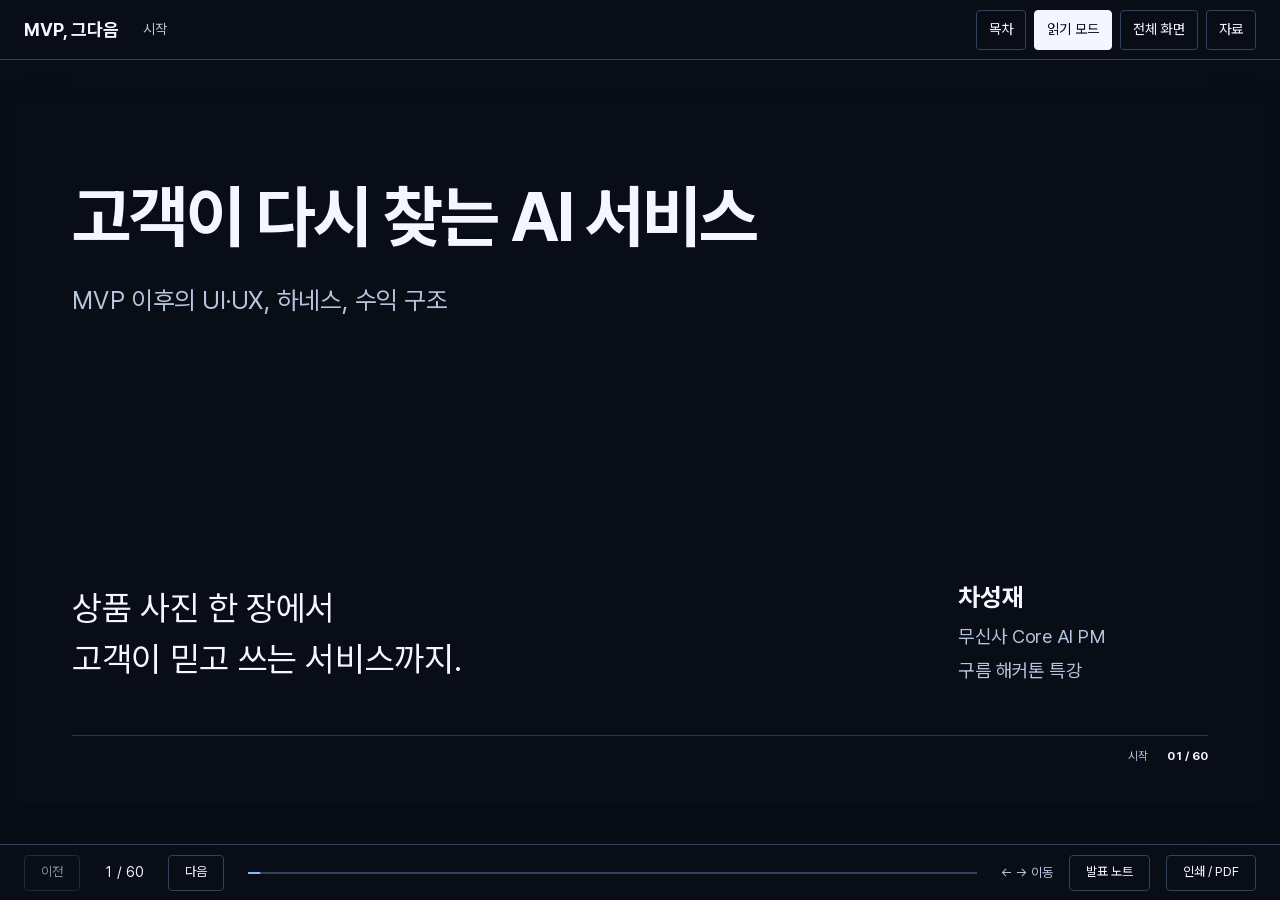
==== commit 4ae819d1: "Add repository screenshots and refine speaker introduction" ====
--- a/index.html
+++ b/index.html
@@ -1,4 +1,4 @@
-<!doctype html><html lang="ko"><head><meta charset="utf-8"><meta name="viewport" content="width=device-width, initial-scale=1"><meta name="description" content="차성재, 무신사 Core AI PM. 고객이 다시 찾는 AI 서비스: UI·UX, 하네스, MCP, 검증과 수익 구조를 하나의 셀러 서비스로 설명하는 60장 강의 자료."><meta name="theme-color" content="#080d16"><title>MVP, 그다음 | 고객이 다시 찾는 AI 서비스</title><link rel="preload" href="assets/fonts/PretendardVariable.woff2" as="font" type="font/woff2" crossorigin><link rel="stylesheet" href="style.css"></head><body><a class="skip" href="#deck">강의 내용으로 이동</a><header class="topbar"><a class="brand" href="#slide-1">MVP, 그다음</a><span class="current-section" aria-live="polite">구름 해커톤 특강</span><div class="toolbar"><button type="button" id="tocbtn" aria-expanded="false" aria-controls="toc">목차</button><button type="button" id="present" aria-pressed="false">발표 모드</button><button type="button" id="fullscreen">전체 화면</button><button type="button" id="resources">자료</button></div></header><nav id="toc" class="toc" hidden aria-label="강의 목차"><div class="toc-head"><h2>강의 목차</h2><button type="button" id="closetoc">닫기</button></div><label for="search">장표 검색</label><input id="search" type="search" placeholder="권한, 결제, UX, 저장소" autocomplete="off"><p class="toc-summary">본강의·Q&A 35장 / 부록 25장</p><div class="toc-links"><a href="#slide-1" data-go="0"><b>01</b><span>고객이 다시 찾는 AI 서비스</span><small>시작</small></a><a href="#slide-2" data-go="1"><b>02</b><span>차성재</span><small>시작</small></a><a href="#slide-3" data-go="2"><b>03</b><span>Contents</span><small>목차</small></a><a href="#slide-4" data-go="3"><b>04</b><span>JD를 제품의 기준으로 바꾸기</span><small>1. 문제와 기준</small></a><a href="#slide-5" data-go="4"><b>05</b><span>셀러의 일은 게시까지 이어집니다</span><small>1. 문제와 기준</small></a><a href="#slide-6" data-go="5"><b>06</b><span>작게 시작하되 끝까지 연결하기</span><small>1. 문제와 기준</small></a><a href="#slide-7" data-go="6"><b>07</b><span>한 번의 작업을 여섯 단계로 나누기</span><small>1. 문제와 기준</small></a><a href="#slide-8" data-go="7"><b>08</b><span>글로벌 서비스에서 가져올 동작</span><small>1. 문제와 기준</small></a><a href="#slide-9" data-go="8"><b>09</b><span>REA로 관찰을 명세로 바꾸기</span><small>1. 문제와 기준</small></a><a href="#slide-10" data-go="9"><b>10</b><span>같은 기능도 시작 화면이 달라집니다</span><small>2. 경험 설계</small></a><a href="#slide-11" data-go="10"><b>11</b><span>문장을 고치기 전에 약속을 고정하기</span><small>2. 경험 설계</small></a><a href="#slide-12" data-go="11"><b>12</b><span>서비스 하네스가 책임지는 일</span><small>2. 경험 설계</small></a><a href="#slide-13" data-go="12"><b>13</b><span>저장소는 맡길 일로 고릅니다</span><small>2. 경험 설계</small></a><a href="#slide-14" data-go="13"><b>14</b><span>로그인 다음에는 권한이 남습니다</span><small>2. 경험 설계</small></a><a href="#slide-15" data-go="14"><b>15</b><span>결제는 서버의 기록으로 확정합니다</span><small>2. 경험 설계</small></a><a href="#slide-16" data-go="15"><b>16</b><span>재시도 전에 기존 요청을 찾습니다</span><small>2. 경험 설계</small></a><a href="#slide-17" data-go="16"><b>17</b><span>실패한 화면에도 다음 행동이 있어야 합니다</span><small>2. 경험 설계</small></a><a href="#slide-18" data-go="17"><b>18</b><span>MCP로 제작 도구를 연결합니다</span><small>3. 생성과 운영</small></a><a href="#slide-19" data-go="18"><b>19</b><span>고객 서비스에는 API 경계를 둡니다</span><small>3. 생성과 운영</small></a><a href="#slide-20" data-go="19"><b>20</b><span>연결 방식마다 맡길 일이 다릅니다</span><small>3. 생성과 운영</small></a><a href="#slide-21" data-go="20"><b>21</b><span>서킷브레이커는 실패의 확산을 막습니다</span><small>3. 생성과 운영</small></a><a href="#slide-22" data-go="21"><b>22</b><span>재시도·차단·한도는 함께 설계합니다</span><small>3. 생성과 운영</small></a><a href="#slide-23" data-go="22"><b>23</b><span>복구의 기준은 원장과 작업 상태입니다</span><small>3. 생성과 운영</small></a><a href="#slide-24" data-go="23"><b>24</b><span>Claude와 Codex는 같은 명세를 봅니다</span><small>4. 검증과 수익</small></a><a href="#slide-25" data-go="24"><b>25</b><span>좋은 요청에는 검증 방법이 들어갑니다</span><small>4. 검증과 수익</small></a><a href="#slide-26" data-go="25"><b>26</b><span>고객이 겪을 순서로 테스트합니다</span><small>4. 검증과 수익</small></a><a href="#slide-27" data-go="26"><b>27</b><span>예쁜 결과에도 틀린 정보가 있습니다</span><small>4. 검증과 수익</small></a><a href="#slide-28" data-go="27"><b>28</b><span>무엇에 돈을 받을지 정합니다</span><small>4. 검증과 수익</small></a><a href="#slide-29" data-go="28"><b>29</b><span>성공 한 건의 비용으로 계산합니다</span><small>4. 검증과 수익</small></a><a href="#slide-30" data-go="29"><b>30</b><span>좋아졌다는 말에는 분모가 필요합니다</span><small>4. 검증과 수익</small></a><a href="#slide-31" data-go="30"><b>31</b><span>포트폴리오에는 판단의 흔적을 남깁니다</span><small>5. 포트폴리오와 출시</small></a><a href="#slide-32" data-go="31"><b>32</b><span>48시간에는 핵심 경로부터 고칩니다</span><small>5. 포트폴리오와 출시</small></a><a href="#slide-33" data-go="32"><b>33</b><span>3분 시연으로 정상과 복구를 보여주세요</span><small>5. 포트폴리오와 출시</small></a><a href="#slide-34" data-go="33"><b>34</b><span>출시 전에 고객의 약속을 다시 봅니다</span><small>5. 포트폴리오와 출시</small></a><a href="#slide-35" data-go="34"><b>35</b><span>Q&amp;A</span><small>Q&amp;A</small></a><a href="#slide-36" data-go="35"><b>36</b><span>참고 저장소를 읽는 방법</span><small>부록 / 저장소</small></a><a href="#slide-37" data-go="36"><b>37</b><span>사람에게 읽히는 글과 화면의 도구</span><small>부록 / 저장소</small></a><a href="#slide-38" data-go="37"><b>38</b><span>커머스·결제의 업무 규칙을 참고하기</span><small>부록 / 저장소</small></a><a href="#slide-39" data-go="38"><b>39</b><span>도메인이 달라도 상태 설계는 남습니다</span><small>부록 / 저장소</small></a><a href="#slide-40" data-go="39"><b>40</b><span>실행·검증 도구의 역할 구분</span><small>부록 / 저장소</small></a><a href="#slide-41" data-go="40"><b>41</b><span>별 개수와 도입 판단을 분리하기</span><small>부록 / 저장소</small></a><a href="#slide-42" data-go="41"><b>42</b><span>권한 검증에 쓸 최소 행렬</span><small>부록 / 구현</small></a><a href="#slide-43" data-go="42"><b>43</b><span>결제 원장과 생성 원장을 나눕니다</span><small>부록 / 구현</small></a><a href="#slide-44" data-go="43"><b>44</b><span>응답 유실을 별도 상태로 둡니다</span><small>부록 / 구현</small></a><a href="#slide-45" data-go="44"><b>45</b><span>서킷브레이커의 구현 경계</span><small>부록 / 구현</small></a><a href="#slide-46" data-go="45"><b>46</b><span>MCP 실습의 연결 순서</span><small>부록 / 연동</small></a><a href="#slide-47" data-go="46"><b>47</b><span>생성 기능을 제품의 작업으로 묶기</span><small>부록 / 연동</small></a><a href="#slide-48" data-go="47"><b>48</b><span>공식 데모에서 읽을 수 있는 설계</span><small>부록 / 연동</small></a><a href="#slide-49" data-go="48"><b>49</b><span>한국어 UX Writing의 편집 계약</span><small>부록 / UI·UX</small></a><a href="#slide-50" data-go="49"><b>50</b><span>문구와 기능을 함께 바꾸는 예시</span><small>부록 / UI·UX</small></a><a href="#slide-51" data-go="50"><b>51</b><span>JD에서 포트폴리오로 이어지는 양식</span><small>부록 / 포트폴리오</small></a><a href="#slide-52" data-go="51"><b>52</b><span>REA를 사용하는 조사 절차</span><small>부록 / 리서치</small></a><a href="#slide-53" data-go="52"><b>53</b><span>평가 세트에는 곤란한 입력을 넣습니다</span><small>부록 / 검증</small></a><a href="#slide-54" data-go="53"><b>54</b><span>비용 가정과 출시 기준을 남깁니다</span><small>부록 / 비용</small></a><a href="#slide-55" data-go="54"><b>55</b><span>강연 자료와 검증 양식</span><small>부록 / 자료</small></a><a href="#slide-56" data-go="55"><b>56</b><span>참고 문헌 1</span><small>참고 문헌</small></a><a href="#slide-57" data-go="56"><b>57</b><span>참고 문헌 2</span><small>참고 문헌</small></a><a href="#slide-58" data-go="57"><b>58</b><span>참고 문헌 3</span><small>참고 문헌</small></a><a href="#slide-59" data-go="58"><b>59</b><span>참고 문헌 4</span><small>참고 문헌</small></a><a href="#slide-60" data-go="59"><b>60</b><span>참고 문헌 5</span><small>참고 문헌</small></a></div><p class="search-empty" hidden>일치하는 장표가 없습니다.</p></nav><main id="deck" tabindex="-1"><div class="deck-page" id="slide-1" data-index="0" data-section="시작"><section class="slide theme-dark cover " aria-labelledby="title-1"><header class="slide-head"><h1 id="title-1">고객이 다시 찾는 AI 서비스</h1><p class="subtitle">MVP 이후의 UI·UX, 하네스, 수익 구조</p></header><div class="slide-body"><div class="cover-bottom"><p class="cover-premise">상품 사진 한 장에서<br>고객이 믿고 쓰는 서비스까지.</p><div class="cover-credit"><b>차성재</b><p>무신사 Core AI PM</p><p>구름 해커톤 특강</p></div></div></div><footer class="slide-footer"><div class="footrefs">강연용 제안·설계 예시</div><span class="folio"><span>시작</span><b>01 / 60</b></span></footer><aside class="notes" hidden><h2>발표자 노트</h2><p>오늘은 셀러가 상품 콘텐츠를 만드는 하나의 사례를 끝까지 따라갑니다. 생성 기능 자체보다 입력, 검수, 결제, 실패 복구가 어떻게 이어져야 하는지 보겠습니다. Seller Studio는 강의를 위해 설계한 가상 서비스입니다. 실제 매출이나 사용자 성과를 주장하는 자료는 아닙니다.</p></aside></section></div><div class="deck-page" id="slide-2" data-index="1" data-section="시작"><section class="slide theme-dark  " aria-labelledby="title-2"><header class="slide-head"><h2 id="title-2">차성재</h2><p class="subtitle">서비스를 만드는 현장과 AI를 가르치는 교실에서</p></header><div class="slide-body"><div class="bio"><div><h3>무신사 Core AI PM</h3><p class="lead">Agent Chat, GEO,<br>모두의AI 서비스 담당</p></div><div><h3>아주대 AI대학원 겸임교수</h3><p>MLOps &amp; LLMOps</p><h3>서울시립대 스마트시티대학원 강사</h3><p>전 겸임교수 / DataAnalysis &amp; ML</p></div></div><p class="caption">발표자 제공 이력. 이후의 Seller Studio는 강연용 사례이며 소속 회사의 제품·성과와 무관합니다.</p></div><footer class="slide-footer"><div class="footrefs">강연용 제안·설계 예시</div><span class="folio"><span>시작</span><b>02 / 60</b></span></footer><aside class="notes" hidden><h3>발표자 노트</h3><p>현재 무신사 Core AI PM으로 Agent Chat, GEO, 모두의AI 서비스를 담당합니다. 아주대 AI대학원에서는 MLOps와 LLMOps를, 서울시립대 스마트시티대학원에서는 DataAnalysis와 ML을 강의합니다. 오늘 소개하는 사례는 특정 회사의 내부 구현을 공개하는 내용이 아닌 교육용 설계입니다.</p></aside></section></div><div class="deck-page" id="slide-3" data-index="2" data-section="목차"><section class="slide theme-light  " aria-labelledby="title-3"><header class="slide-head"><h2 id="title-3">Contents</h2><p class="subtitle">문제 정의에서 출시 판단까지, 하나의 서비스로 연결합니다</p></header><div class="slide-body"><div class="contents"><a href="#slide-4" data-go="3"><span>01</span><b>문제와 기준</b><p>고객의 일 / JD / 벤치마크</p><em>04~09</em></a><a href="#slide-10" data-go="9"><span>02</span><b>경험 설계</b><p>UI / UX Writing / 서비스 하네스</p><em>10~17</em></a><a href="#slide-18" data-go="17"><span>03</span><b>생성과 운영</b><p>MCP / API / 장애 복구</p><em>18~23</em></a><a href="#slide-24" data-go="23"><span>04</span><b>검증과 수익</b><p>Claude·Codex / 테스트 / 비용</p><em>24~30</em></a><a href="#slide-31" data-go="30"><span>05</span><b>포트폴리오와 출시</b><p>증거 / 개선 계획 / 시연</p><em>31~35</em></a></div></div><footer class="slide-footer"><div class="footrefs">강연용 제안·설계 예시</div><span class="folio"><span>목차</span><b>03 / 60</b></span></footer><aside class="notes" hidden><h3>발표자 노트</h3><p>본강의는 약 45분입니다. 첫째, 어떤 고객 문제를 풀지 정합니다. 둘째, 그 사람이 이해하고 끝낼 수 있는 경험을 설계합니다. 셋째, 외부 AI와 결제를 연결하고 장애를 다룹니다. 넷째, 테스트와 비용으로 현실성을 확인합니다. 마지막으로 이를 포트폴리오와 시연에 담습니다. 질의응답은 15~20분, 상세 저장소와 양식은 부록에서 찾아볼 수 있습니다.</p></aside></section></div><div class="deck-page" id="slide-4" data-index="3" data-section="1. 문제와 기준"><section class="slide theme-light  " aria-labelledby="title-4"><header class="slide-head"><h2 id="title-4">JD를 제품의 기준으로 바꾸기</h2><p class="subtitle">원하는 도메인의 채용공고에서, 내가 증명할 역량을 찾습니다</p></header><div class="slide-body"><div class="tablewrap"><table class=""><thead><tr><th scope="col">Shopify PM 공고에서 확인한 요구</th><th scope="col">이 사례에서 만들 증거</th></tr></thead><tbody><tr><td data-label="Shopify PM 공고에서 확인한 요구"><span class="cell-value">셀러를 직접 만나 문제 이해</span></td><td data-label="이 사례에서 만들 증거"><span class="cell-value">인터뷰 메모 → 반복되는 콘텐츠 수정 업무</span></td></tr><tr><td data-label="Shopify PM 공고에서 확인한 요구"><span class="cell-value">AI로 빠르게 프로토타입 제작</span></td><td data-label="이 사례에서 만들 증거"><span class="cell-value">입력부터 검수까지 이어지는 사용 가능한 화면</span></td></tr><tr><td data-label="Shopify PM 공고에서 확인한 요구"><span class="cell-value">직접 온보딩하며 제품 사용</span></td><td data-label="이 사례에서 만들 증거"><span class="cell-value">새 계정·빈 데이터·실패 상황의 테스트 기록</span></td></tr><tr><td data-label="Shopify PM 공고에서 확인한 요구"><span class="cell-value">데이터와 셀러 의견으로 판단</span></td><td data-label="이 사례에서 만들 증거"><span class="cell-value">완료율·재작업·성공 한 건 비용의 전후 비교</span></td></tr></tbody></table></div><p class="caption">왼쪽은 공식 JD의 요약, 오른쪽은 강연자의 포트폴리오 설계 제안입니다. 채용 요건·공고 상태는 지원 시 다시 확인하세요.</p></div><footer class="slide-footer"><div class="footrefs"><a href="https://www.shopify.com/careers/product-management_a69fc195-de20-42f5-868d-2cf7d7182836" target="_blank" rel="noopener">Shopify / Product Management JD</a></div><span class="folio"><span>1. 문제와 기준</span><b>04 / 60</b></span></footer><aside class="notes" hidden><h3>발표자 노트</h3><p>채용공고의 도구 이름을 모아 설치하는 데서 끝내지 않습니다. 셀러 이해, 빠른 구현, 직접 사용, 데이터 판단이라는 요구를 내가 보여줄 수 있는 산출물로 바꿉니다. 목표 공고 여러 개를 같은 방식으로 정리하면 자주 등장하는 역량과 나의 빈칸이 드러납니다. 오늘의 사례는 커머스 PM 관점으로 이 과정을 시연합니다.</p></aside></section></div><div class="deck-page" id="slide-5" data-index="4" data-section="1. 문제와 기준"><section class="slide theme-blue  " aria-labelledby="title-5"><header class="slide-head"><h2 id="title-5">셀러의 일은 게시까지 이어집니다</h2><p class="subtitle">기능 목록보다, 고객이 오늘 마쳐야 하는 일을 먼저 적습니다</p></header><div class="slide-body"><div class="quote-stage"><blockquote>“사진은 있는데,<br>오늘 올릴 광고는 아직 없어요.”</blockquote><div><h3>고객 상황</h3><p class="">작은 브랜드의 운영자. 촬영·상세페이지·CS를 함께 맡습니다.</p><h3>막히는 지점</h3><p class="">상품 설명을 줄이고, 형식을 바꾸고, 틀린 표현을 다시 고칩니다.</p><h3>완료의 기준</h3><p class="">상품 사실을 확인한 초안을 저장하고, 게시할 파일을 가져갑니다.</p></div></div><p class="caption">강연용 고객 가설입니다. 실제 인터뷰 인용이 아니며, 인터뷰에서 빈도와 지불 의사를 검증해야 합니다.</p></div><footer class="slide-footer"><div class="footrefs">강연용 제안·설계 예시</div><span class="folio"><span>1. 문제와 기준</span><b>05 / 60</b></span></footer><aside class="notes" hidden><h3>발표자 노트</h3><p>“AI 영상 생성기”는 솔루션 이름입니다. 고객 문제는 마감 전에 상품에 맞는 광고를 준비하는 일입니다. 도구가 파일을 생성해도 상품 색이 바뀌거나 사실에 없는 기능이 들어가면 다시 일을 해야 합니다. 이 가설을 확인할 때는 최근 광고를 만들었던 실제 과정을 물어보고, 다시 고친 부분과 걸린 시간을 기록합니다.</p></aside></section></div><div class="deck-page" id="slide-6" data-index="5" data-section="1. 문제와 기준"><section class="slide theme-light  " aria-labelledby="title-6"><header class="slide-head"><h2 id="title-6">작게 시작하되 끝까지 연결하기</h2><p class="subtitle">Seller Studio / 소규모 커머스 팀을 위한 콘텐츠 제작 서비스</p></header><div class="slide-body"><div class="cols "><div><h3>첫 고객</h3><p class="">주 2회 이상 상품 콘텐츠를 만드는 1~3인 브랜드 팀.</p><h3>첫 작업</h3><p class="">상품 사진과 사실을 입력하고 세로 광고 초안을 검수·저장합니다.</p></div><div><h3>첫 유료 가치</h3><p class="">브랜드 표현을 다시 쓰고, 팀이 검수한 결과를 다음 작업에 재사용합니다.</p><h3>이번 범위</h3><p class="">카피 → 영상 요청 → 검수 → 다운로드. 광고 자동 집행은 후속 단계입니다.</p></div></div><p class="statement">가설: 다시 고치는 시간을 줄이면, 다음 상품에도 쓸 이유가 생깁니다.</p></div><footer class="slide-footer"><div class="footrefs">강연용 제안·설계 예시</div><span class="folio"><span>1. 문제와 기준</span><b>06 / 60</b></span></footer><aside class="notes" hidden><h3>발표자 노트</h3><p>아주 많은 업종과 출력 형식을 한 번에 지원하지 않습니다. 먼저 소규모 브랜드의 상품 한 종류와 세로 광고 한 형식에 집중합니다. 첫 유료 가치는 영상 파일 개수만이 아니라 브랜드 규칙과 검수 이력의 재사용입니다. 이 가설은 고객의 반복 사용과 결제 의사로 검증합니다.</p></aside></section></div><div class="deck-page" id="slide-7" data-index="6" data-section="1. 문제와 기준"><section class="slide theme-dark  " aria-labelledby="title-7"><header class="slide-head"><h2 id="title-7">한 번의 작업을 여섯 단계로 나누기</h2><p class="subtitle">중간에 나가도, 다시 들어와도, 같은 작업이 이어져야 합니다</p></header><div class="slide-body"><ol class="ribbon"><li><b>상품 등록</b><span>사진·사실 입력</span></li><li><b>카피 검수</b><span>근거와 표현 확인</span></li><li><b>비용 확인</b><span>잔액·한도 확인</span></li><li><b>영상 제작</b><span>작업 번호 발급</span></li><li><b>결과 검수</b><span>색·문구·형식 확인</span></li><li><b>저장·다운로드</b><span>다음 작업에 재사용</span></li></ol><div class="cols "><div><h3>고객에게 보이는 것</h3><p class="">현재 상태, 저장 여부, 비용, 다음 행동.</p></div><div><h3>서비스가 기억할 것</h3><p class="">workspace_id, job_id, 요청 내용, 공급사 request_id, 사용량 원장.</p></div></div><p class="caption">교육용 설계. 과금 정책은 “생성 성공 시 사용량 확정”으로 가정하며 실행 전에 화면에 표시합니다.</p></div><footer class="slide-footer"><div class="footrefs">강연용 제안·설계 예시</div><span class="folio"><span>1. 문제와 기준</span><b>07 / 60</b></span></footer><aside class="notes" hidden><h3>발표자 노트</h3><p>작업 번호는 사용자가 페이지를 닫아도 이어가기 위한 연결점입니다. 공급사 요청 번호와 우리 작업 번호를 따로 기록합니다. 비용 확인과 결과 검수도 하나의 작업 흐름에 들어갑니다. 뒤에서 장애가 발생했을 때 이 여섯 단계 중 어디까지 완료됐는지 다시 찾아오겠습니다.</p></aside></section></div><div class="deck-page" id="slide-8" data-index="7" data-section="1. 문제와 기준"><section class="slide theme-light image-compare " aria-labelledby="title-8"><header class="slide-head"><h2 id="title-8">글로벌 서비스에서 가져올 동작</h2><p class="subtitle">Creatify와 Higgsfield의 공개 화면을 직접 관찰했습니다</p></header><div class="slide-body"><div class="cols "><div><figure><img src="assets/cases-v5/creatify-url.jpg" alt="Creatify의 상품 URL 입력, 예시 시작, 수동 입력 화면" width="1280" height="720" decoding="async"><figcaption>Creatify / 공개 입력 화면 / 2026.11.17</figcaption></figure><h3>입력 부담을 줄이는 Creatify</h3><p class="">상품 URL, 샘플, 수동 입력을 같은 시작점에서 제공합니다.</p></div><div><figure><img src="assets/cases-v5/higgsfield-ugc.jpg" alt="Higgsfield의 상품 리뷰 UGC 예시와 참조 이미지 입력 화면" width="1280" height="720" decoding="async"><figcaption>Higgsfield / 공식 UGC 데모 / 2026.11.17</figcaption></figure><h3>참조와 결과를 함께 보여주는 Higgsfield</h3><p class="">레퍼런스 자료와 제작 흐름을 연결합니다.</p></div></div><p class="caption">이미지는 각 서비스의 실제 공개 화면입니다. 생성 실행이나 성과 검증을 했다는 의미는 아닙니다.</p></div><footer class="slide-footer"><div class="footrefs"><a href="https://app.creatify.ai/tool/link-to-video?classic=true" target="_blank" rel="noopener">Creatify / URL to Video</a> / <a href="https://higgsfield.ai/ko/mcp/ugc-flow?tab=claude" target="_blank" rel="noopener">Higgsfield / Product review UGC</a></div><span class="folio"><span>1. 문제와 기준</span><b>08 / 60</b></span></footer><aside class="notes" hidden><h3>발표자 노트</h3><p>공개 화면에서 직접 확인할 수 있는 사실부터 기록합니다. Creatify는 URL과 샘플이라는 두 출발점을 제공합니다. Higgsfield는 결과 예시 옆에 참조 자료를 넣는 영역을 둡니다. 이 화면만으로 내부 기술 구조나 전환율을 알 수는 없습니다. 우리는 시작 부담과 입력 맥락이라는 동작을 우리 문제에 맞게 가져옵니다.</p></aside></section></div><div class="deck-page" id="slide-9" data-index="8" data-section="1. 문제와 기준"><section class="slide theme-light  " aria-labelledby="title-9"><header class="slide-head"><h2 id="title-9">REA로 관찰을 명세로 바꾸기</h2><p class="subtitle">화면을 따라 그리기 전에 상태, 경계, 복구 규칙을 정리합니다</p></header><div class="slide-body"><div class="tablewrap"><table class=""><thead><tr><th scope="col">구분</th><th scope="col">기록 예시</th><th scope="col">우리 서비스의 결정</th></tr></thead><tbody><tr><td data-label="구분"><span class="cell-value">관찰</span></td><td data-label="기록 예시"><span class="cell-value">Creatify에 샘플·수동 입력 경로가 보임</span></td><td data-label="우리 서비스의 결정"><span class="cell-value">첫 방문에 샘플 상품으로 시작 가능</span></td></tr><tr><td data-label="구분"><span class="cell-value">가설</span></td><td data-label="기록 예시"><span class="cell-value">예시가 초기 입력 부담을 줄일 수 있음</span></td><td data-label="우리 서비스의 결정"><span class="cell-value">첫 작업 완료율로 확인</span></td></tr><tr><td data-label="구분"><span class="cell-value">역공학 질문</span></td><td data-label="기록 예시"><span class="cell-value">재접속 시 상태·결과가 어디에 남는가</span></td><td data-label="우리 서비스의 결정"><span class="cell-value">job_id로 조회하고 기존 작업으로 복귀</span></td></tr><tr><td data-label="구분"><span class="cell-value">구현 명세</span></td><td data-label="기록 예시"><span class="cell-value">미확인 동작을 약속으로 만들지 않음</span></td><td data-label="우리 서비스의 결정"><span class="cell-value">실패·재시도·저장에 인수 조건 작성</span></td></tr></tbody></table></div><p class="repo-caption"><a href="https://github.com/morluto/rea" target="_blank" rel="noopener">REA</a> / 464,011 stars / 웹·JS·바이너리 조사용 에이전트 도구</p><p class="caption">이번 벤치마크는 공개 화면·문서 관찰입니다. REA 실행 결과가 아니며, 내부 구현은 추정하지 않았습니다. REA 적용 절차는 부록 52쪽. 용어: Reverse Engineering Agent.</p></div><footer class="slide-footer"><div class="footrefs"><a href="https://github.com/morluto/rea" target="_blank" rel="noopener">morluto/rea</a> / <a href="https://app.creatify.ai/tool/link-to-video?classic=true" target="_blank" rel="noopener">Creatify / URL to Video</a></div><span class="folio"><span>1. 문제와 기준</span><b>09 / 60</b></span></footer><aside class="notes" hidden><h3>발표자 노트</h3><p>REA 같은 도구의 목적은 동작을 이해할 증거를 모으는 것입니다. 공개 화면 관찰과 허용된 코드 분석을 구분하고, 본 사실과 가설을 다른 칸에 적습니다. 이번 자료에서는 공개 UI와 문서를 관찰했고 REA를 실행한 결과로 포장하지 않았습니다. 내부 저장 구조나 결제 구현을 알 수 없으므로 우리 설계의 인수 조건을 별도로 만듭니다.</p></aside></section></div><div class="deck-page" id="slide-10" data-index="9" data-section="2. 경험 설계"><section class="slide theme-light ux-compare " aria-labelledby="title-10"><header class="slide-head"><h2 id="title-10">같은 기능도 시작 화면이 달라집니다</h2><p class="subtitle">AS-IS → TO-BE / 고객이 준비할 것과 다음 행동을 구체적으로</p></header><div class="slide-body"><div class="compare-labels"><b>AS-IS / 기능 중심</b><b>TO-BE / 작업 중심</b></div><div class="cols "><div><div class="mock mock-before"><div class="mock-top">Seller Studio</div><h3>AI로 마케팅을 혁신하세요</h3><p>혁신적인 기술로 무한한 가능성을 경험하세요.</p><div class="fakefield">무엇이든 입력하세요…</div><div class="fakebutton secondary">생성하기</div><p class="mock-help">생성 중입니다. 잠시만 기다려 주세요.</p></div></div><div><div class="mock"><div class="mock-top">Seller Studio <span>초안 자동 저장됨</span></div><h3>상품 사진으로 광고 초안 만들기</h3><div class="mock-grid"><div><b>상품 정보</b><div class="fakefield">데일리 토트백 / 네이비</div><p class="mock-help">제공된 사실: 면 100%, 가로 34cm<br>방수 기능: 확인되지 않음</p><div class="fakefield">사진 3장 선택됨 / 교체 가능</div></div><div><b>제작 조건</b><p>세로형 9:16 / 목표 길이 15초<br>카피 초안을 먼저 확인합니다.</p><p class="mock-help">영상 생성 전 예상 비용과 한도를 확인합니다.</p></div></div><div class="fakebutton">카피 초안 확인하기</div></div></div></div><p class="caption">두 화면 모두 강연용 설계 예시입니다. “자동 저장됨”은 저장 응답을 받은 상태에서만 표시하는 계약입니다.</p></div><footer class="slide-footer"><div class="footrefs"><a href="https://github.com/pbakaus/impeccable/blob/main/plugin/skills/impeccable/reference/clarify.md" target="_blank" rel="noopener">Impeccable / Clarify</a> / <a href="https://github.com/blader/humanizer" target="_blank" rel="noopener">blader/humanizer</a></div><span class="folio"><span>2. 경험 설계</span><b>10 / 60</b></span></footer><aside class="notes" hidden><h3>발표자 노트</h3><p>왼쪽은 생성 버튼은 있지만 무엇을 준비하고 무엇을 얻는지 알기 어렵습니다. 오른쪽은 입력한 상품 사실과 확인되지 않은 주장을 분리하고 카피 검수를 먼저 제공합니다. 사람 같은 표현은 감탄사를 넣는 일이 아닙니다. 고객이 지금 결정할 수 있게 만드는 정보와 동사를 고르는 일입니다. 저장 완료 같은 약속은 실제 서버 응답과 일치해야 합니다.</p></aside></section></div><div class="deck-page" id="slide-11" data-index="10" data-section="2. 경험 설계"><section class="slide theme-dark  " aria-labelledby="title-11"><header class="slide-head"><h2 id="title-11">문장을 고치기 전에 약속을 고정하기</h2><p class="subtitle">Humanizer와 Impeccable을 사실·상태·행동의 검토 흐름에 넣습니다</p></header><div class="slide-body"><ol class="steps"><li><b>사실 목록 작성</b><span>상품 속성, 과금 시점, 저장 조건, 보관 기간을 먼저 확정합니다.</span></li><li><b>표현 초안 작성</b><span>과장과 중복을 덜고, 버튼에는 실제 행동을 씁니다.</span></li><li><b>상태와 대조</b><span>“저장됨”, “환불됨”, “다시 시도”가 실제 동작과 맞는지 봅니다.</span></li><li><b>같은 과제로 검증</b><span>설명 없이 시작할 수 있는지, 실패 후 복구할 수 있는지 관찰합니다.</span></li></ol><p class="repo-caption"><a href="https://github.com/blader/humanizer" target="_blank" rel="noopener">Humanizer</a> 69,888 stars / 문장 편집　<a href="https://github.com/pbakaus/impeccable" target="_blank" rel="noopener">Impeccable</a> 111,349 stars / UI·UX Writing 검토</p><p class="caption">Humanizer v4는 구체적 정보를 추가할 수 있습니다. 이 워크플로에서는 출처 없는 사실·보장·수치 추가를 금지하고 원문과 대조합니다.</p></div><footer class="slide-footer"><div class="footrefs"><a href="https://github.com/blader/humanizer/releases/tag/v4.0.0" target="_blank" rel="noopener">Humanizer / v4.0.0 릴리스</a> / <a href="https://github.com/pbakaus/impeccable/blob/main/plugin/skills/impeccable/reference/clarify.md" target="_blank" rel="noopener">Impeccable / Clarify</a></div><span class="folio"><span>2. 경험 설계</span><b>11 / 60</b></span></footer><aside class="notes" hidden><h3>발표자 노트</h3><p>영어의 AI 말투 패턴 목록을 한국어에 기계적으로 대입하지 않습니다. 실제 고객의 말과 제품 용어를 우선합니다. Humanizer는 편집을 돕지만 사실 검증 도구가 아닙니다. 특히 최신 v4는 구체적 정보를 더할 수 있어, 이 작업의 프롬프트에는 출처에 없는 사실과 보장을 추가하지 말라고 명시합니다. 다음 단계에서 기능 계약과 문장을 함께 검수합니다.</p></aside></section></div><div class="deck-page" id="slide-12" data-index="11" data-section="2. 경험 설계"><section class="slide theme-blue  " aria-labelledby="title-12"><header class="slide-head"><h2 id="title-12">서비스 하네스가 책임지는 일</h2><p class="subtitle">이 강연에서의 하네스: 모델 주변의 실행·검증·운영 장치</p></header><div class="slide-body"><div class="architecture"><div class="architecture-row"><b>고객의 작업</b><span>상품 입력 → 초안 검수 → 생성 요청 → 결과 저장</span></div><div class="architecture-row core"><b>서비스 하네스</b><span>인증·권한 / 비용 한도 / 작업 상태 / 재시도·차단 / 검증·기록</span></div><div class="architecture-row"><b>외부 실행 도구</b><span>이미지·영상 API / 결제 API / 저장소 / 알림</span></div></div><p class="statement">좋은 결과가 한 번 나온 뒤에도, 같은 약속을 지키게 만듭니다.</p><p class="caption">개념 정의와 아키텍처는 강연자의 설계 제안. 코드 실행을 관리하는 “에이전트 하네스”와 구분합니다.</p></div><footer class="slide-footer"><div class="footrefs">강연용 제안·설계 예시</div><span class="folio"><span>2. 경험 설계</span><b>12 / 60</b></span></footer><aside class="notes" hidden><h3>발표자 노트</h3><p>모델은 문장이나 이미지를 만들지만 누구의 자료인지, 돈을 받아도 되는지, 중복 생성인지까지 자동으로 책임지지 않습니다. 이 강연에서는 그 주변 장치를 서비스 하네스라고 부릅니다. Claude나 Codex의 작업 환경을 뜻하는 에이전트 하네스와도 구분합니다. 뒤의 저장소들은 이 역할 중 일부를 구현하거나 참고할 수 있는 재료입니다.</p></aside></section></div><div class="deck-page" id="slide-13" data-index="12" data-section="2. 경험 설계"><section class="slide theme-light dense " aria-labelledby="title-13"><header class="slide-head"><h2 id="title-13">저장소는 맡길 일로 고릅니다</h2><p class="subtitle">Seller Studio의 시작 구성 / 대안까지 모두 설치할 필요는 없습니다</p></header><div class="slide-body"><div class="tablewrap"><table class=""><thead><tr><th scope="col">역할</th><th scope="col">참고 저장소</th><th scope="col">Stars</th><th scope="col">직접 설계할 부분</th></tr></thead><tbody><tr><td data-label="역할"><span class="cell-value">인증</span></td><td data-label="참고 저장소"><span class="cell-value"><a href="https://github.com/better-auth/better-auth" target="_blank" rel="noopener">Better Auth</a></span></td><td data-label="Stars"><span class="cell-value">30,760</span></td><td data-label="직접 설계할 부분"><span class="cell-value">자료별 workspace 권한</span></td></tr><tr><td data-label="역할"><span class="cell-value">결제</span></td><td data-label="참고 저장소"><span class="cell-value"><a href="https://github.com/stripe/ai" target="_blank" rel="noopener">Stripe AI / 공식 Skills</a></span></td><td data-label="Stars"><span class="cell-value">2,068</span></td><td data-label="직접 설계할 부분"><span class="cell-value">웹훅 원장·중복 지급 방지</span></td></tr><tr><td data-label="역할"><span class="cell-value">작업 실행</span></td><td data-label="참고 저장소"><span class="cell-value"><a href="https://github.com/triggerdotdev/trigger.dev" target="_blank" rel="noopener">Trigger.dev</a></span></td><td data-label="Stars"><span class="cell-value">16,774</span></td><td data-label="직접 설계할 부분"><span class="cell-value">외부 요청과 우리 작업의 대응</span></td></tr><tr><td data-label="역할"><span class="cell-value">사용자 시나리오</span></td><td data-label="참고 저장소"><span class="cell-value"><a href="https://github.com/microsoft/playwright" target="_blank" rel="noopener">Playwright</a></span></td><td data-label="Stars"><span class="cell-value">100,348</span></td><td data-label="직접 설계할 부분"><span class="cell-value">인수 조건·실패 경로 테스트</span></td></tr><tr><td data-label="역할"><span class="cell-value">AI 결과 평가</span></td><td data-label="참고 저장소"><span class="cell-value"><a href="https://github.com/promptfoo/promptfoo" target="_blank" rel="noopener">promptfoo</a></span></td><td data-label="Stars"><span class="cell-value">27,327</span></td><td data-label="직접 설계할 부분"><span class="cell-value">상품 사실·금지 표현 평가 세트</span></td></tr></tbody></table></div><p class="caption">Stars: GitHub API, 2026.11.17 KST. 인기 지표이며 보안·품질 보증이 아닙니다. 분야·라이선스·업데이트 시점은 부록 36~41쪽.</p></div><footer class="slide-footer"><div class="footrefs"><a href="https://github.com/better-auth/better-auth" target="_blank" rel="noopener">better-auth/better-auth</a> / <a href="https://github.com/triggerdotdev/trigger.dev" target="_blank" rel="noopener">triggerdotdev/trigger.dev</a> / <a href="https://github.com/microsoft/playwright" target="_blank" rel="noopener">microsoft/playwright</a></div><span class="folio"><span>2. 경험 설계</span><b>13 / 60</b></span></footer><aside class="notes" hidden><h3>발표자 노트</h3><p>다섯 개의 저장소를 모두 같은 종류의 하네스라고 부르지 않습니다. 인증 프레임워크, 결제 스킬, 작업 플랫폼, 테스트 도구, 평가 도구입니다. 별 개수는 관심도를 보여주지만 우리 업무에 맞는지 말해주지는 않습니다. 인증 라이브러리를 도입한 뒤에도 워크스페이스별 접근 권한은 직접 설계하고 테스트해야 합니다.</p></aside></section></div><div class="deck-page" id="slide-14" data-index="13" data-section="2. 경험 설계"><section class="slide theme-light  " aria-labelledby="title-14"><header class="slide-head"><h2 id="title-14">로그인 다음에는 권한이 남습니다</h2><p class="subtitle">세션이 유효해도 다른 팀의 상품은 열 수 없어야 합니다</p></header><div class="slide-body"><div class="cols "><div><h3>정상 경로</h3><ol class="ribbon"><li><b>로그인</b><span>세션 확인</span></li><li><b>팀 선택</b><span>멤버십 확인</span></li><li><b>상품 조회</b><span>자료의 팀과 대조</span></li></ol><p class="">서버에서 매 요청마다 사용자·역할·자료 소유 팀을 확인합니다.</p></div><div><h3>꼭 깨뜨려 볼 경로</h3><ul class="bullets"><li>A팀 사용자가 B팀 job_id로 결과 조회</li><li>로그아웃한 세션으로 다운로드 요청</li><li>탈퇴한 멤버가 오래된 링크 재사용</li><li>결제자와 편집자의 실행 권한 혼동</li></ul></div></div><p class="caption">Better Auth는 인증과 조직 기능의 기반입니다. 데이터 접근·다운로드 URL 발급 규칙은 서비스가 구현하고 검증합니다.</p></div><footer class="slide-footer"><div class="footrefs"><a href="https://www.better-auth.com/docs/reference/security" target="_blank" rel="noopener">Better Auth / Security</a> / <a href="https://www.better-auth.com/docs/plugins/organization" target="_blank" rel="noopener">Better Auth / Organization</a></div><span class="folio"><span>2. 경험 설계</span><b>14 / 60</b></span></footer><aside class="notes" hidden><h3>발표자 노트</h3><p>인증은 누구인지 확인하는 일이고 인가는 지금 이 자료에 무엇을 할 수 있는지 확인하는 일입니다. 브라우저에서 버튼을 숨기는 것만으로는 충분하지 않습니다. 두 개의 테스트 팀과 서로 다른 자료를 준비해서 API와 다운로드 링크를 직접 검증합니다. 서명 URL은 발급 시 권한 확인과 짧은 만료를 두고, 발급된 URL의 즉시 회수 가능성은 저장소 방식에 따라 검토합니다.</p></aside></section></div><div class="deck-page" id="slide-15" data-index="14" data-section="2. 경험 설계"><section class="slide theme-dark  " aria-labelledby="title-15"><header class="slide-head"><h2 id="title-15">결제는 서버의 기록으로 확정합니다</h2><p class="subtitle">웹훅과 원장으로 지급을 확정하고, 중복 이벤트를 견딥니다</p></header><div class="slide-body"><ol class="ribbon"><li><b>결제 요청</b><span>주문 번호·멱등 키</span></li><li><b>결제 확인</b><span>서명 검증·상태 조회</span></li><li><b>원장 반영</b><span>한 번만 크레딧 지급</span></li><li><b>화면 갱신</b><span>서버 상태로 표시</span></li></ol><div class="cols "><div><h3>겹쳐 들어오는 이벤트</h3><p class="">event_id를 기록하고, 같은 주문의 지급도 유일하게 묶습니다. DB 트랜잭션으로 상태와 원장을 함께 반영합니다.</p></div><div><h3>늦거나 순서가 바뀐 이벤트</h3><p class="">현재 결제 상태를 조회해 맞춥니다. 환불·분쟁은 취소 기록을 추가해 정산합니다.</p></div></div><p class="caption">결제 처리 예시. 비동기 결제 수단은 지급 가능한 성공 상태를 확인합니다. 리디렉션 URL 방문만으로 크레딧을 지급하지 않습니다.</p></div><footer class="slide-footer"><div class="footrefs"><a href="https://docs.stripe.com/webhooks" target="_blank" rel="noopener">Stripe / Webhooks</a> / <a href="https://docs.stripe.com/api/idempotent_requests" target="_blank" rel="noopener">Stripe / Idempotent requests</a> / <a href="https://docs.stripe.com/checkout/fulfillment" target="_blank" rel="noopener">Stripe / Checkout fulfillment</a></div><span class="folio"><span>2. 경험 설계</span><b>15 / 60</b></span></footer><aside class="notes" hidden><h3>발표자 노트</h3><p>고객이 성공 페이지에 도달했는지와 결제가 확정됐는지는 다릅니다. 웹훅은 중복되거나 순서가 바뀔 수 있습니다. 이벤트 ID뿐 아니라 주문에 대한 지급의 유일성도 지켜야 여러 이벤트가 같은 지급을 반복하지 않습니다. 잔액 숫자만 덮어쓰지 말고 지급, 예약, 사용, 반환 기록이 남는 원장을 둡니다. 결제 사업자의 서비스 국가와 사업자 적격성은 실제 도입 전 확인합니다.</p></aside></section></div><div class="deck-page" id="slide-16" data-index="15" data-section="2. 경험 설계"><section class="slide theme-light  " aria-labelledby="title-16"><header class="slide-head"><h2 id="title-16">재시도 전에 기존 요청을 찾습니다</h2><p class="subtitle">대기열의 중복 방지와, 외부 생성의 중복 방지는 별개의 문제입니다</p></header><div class="slide-body"><div class="timeline"><div><b>요청 접수</b><p>job_id 발급<br>비용 한도 예약</p></div><div><b>공급사 제출</b><p>request_id 저장<br>상태 조회 시작</p></div><div><b>응답 유실</b><p>성공·실패를 아직 모름<br>새 생성은 보류</p></div><div><b>정합성 확인</b><p>기존 결과 연결<br>사용량 한 번 확정</p></div></div><div class="cols "><div><h3>Trigger.dev가 돕는 일</h3><p class="">작업 실행, 재시도, 동시성, 멱등 키 관리.</p></div><div><h3>제품이 지켜야 할 일</h3><p class="">영속적인 작업·요청 매핑, 예산 예약, 결과 대조. 타임아웃을 실패로 단정하지 않습니다.</p></div></div><p class="caption">Trigger.dev의 멱등 키는 TTL·실패 처리 규칙이 있습니다. 공급사 API의 멱등성 지원 여부를 별도로 확인하세요.</p></div><footer class="slide-footer"><div class="footrefs"><a href="https://trigger.dev/docs/idempotency" target="_blank" rel="noopener">Trigger.dev / Idempotency</a> / <a href="https://trigger.dev/product/concurrency-and-queues" target="_blank" rel="noopener">Trigger.dev / Concurrency and queues</a> / <a href="https://higgsfield.ai/creator-hub/help-center/integrations/what-is-the-higgsfield-api" target="_blank" rel="noopener">Higgsfield / API와 과금·보관 정책</a></div><span class="folio"><span>2. 경험 설계</span><b>16 / 60</b></span></footer><aside class="notes" hidden><h3>발표자 노트</h3><p>영상 공급사는 요청을 받았지만 우리 서버가 응답을 놓칠 수 있습니다. 이때 무조건 다시 제출하면 비용과 결과가 중복됩니다. 먼저 공급사 요청 번호로 상태를 조회합니다. 요청 번호 자체를 받지 못했고 공급사가 멱등 키나 조회 수단을 제공하지 않으면 안전하게 자동 재시도한다고 보장할 수 없습니다. 모호한 상태를 별도로 두고 재조정하거나 운영자가 확인합니다.</p></aside></section></div><div class="deck-page" id="slide-17" data-index="16" data-section="2. 경험 설계"><section class="slide theme-blue  " aria-labelledby="title-17"><header class="slide-head"><h2 id="title-17">실패한 화면에도 다음 행동이 있어야 합니다</h2><p class="subtitle">상태를 선택해 고객에게 보여줄 문장과 서비스의 동작을 비교합니다</p></header><div class="slide-body"><div class="state-tabs" role="group" aria-label="작업 상태 예시"><button type="button" data-state="0" aria-pressed="true">입력 전</button><button type="button" data-state="1" aria-pressed="false">대기 중</button><button type="button" data-state="2" aria-pressed="false">결과 확인 중</button><button type="button" data-state="3" aria-pressed="false">제작 실패</button><button type="button" data-state="4" aria-pressed="false">검수 완료</button></div><div id="state-example" class="state-example" aria-live="polite"><div><h3>상품 사진을 추가하세요</h3><p>사진과 상품 설명으로 카피 초안을 만듭니다. 샘플 상품으로 먼저 살펴볼 수 있습니다.</p><b>샘플 상품으로 시작하기</b></div><div><h3>서비스의 동작</h3><p>입력은 임시 저장합니다. 생성 요청 전에는 크레딧을 사용하지 않습니다.</p></div></div><p class="caption">로컬 상태 시연. 실제 업로드·결제·AI 호출은 없습니다. 확인되지 않은 원인, 완료 시각, 환불을 화면에서 단정하지 않습니다.</p></div><footer class="slide-footer"><div class="footrefs"><a href="https://github.com/pbakaus/impeccable/blob/main/plugin/skills/impeccable/reference/clarify.md" target="_blank" rel="noopener">Impeccable / Clarify</a></div><span class="folio"><span>2. 경험 설계</span><b>17 / 60</b></span></footer><aside class="notes" hidden><h3>발표자 노트</h3><p>대기 중이라고만 쓰기보다 무엇을 기다리는지 알려줍니다. 서버가 진척도를 모르면 70퍼센트 같은 가짜 숫자를 만들지 않습니다. 결과 확인 중과 제작 실패는 다릅니다. 실패가 확정된 경우에만 크레딧 반환을 약속한 정책대로 표시합니다. 상태를 몇 번 바꿔 보고 고객이 어떤 버튼을 눌러야 하는지 설명할 수 있는지 확인합니다.</p></aside></section></div><div class="deck-page" id="slide-18" data-index="17" data-section="3. 생성과 운영"><section class="slide theme-light image-detail " aria-labelledby="title-18"><header class="slide-head"><h2 id="title-18">MCP로 제작 도구를 연결합니다</h2><p class="subtitle">제작자 실습 / Claude에서 Higgsfield의 이미지·영상 기능 사용</p></header><div class="slide-body"><div class="cols "><div><figure><img src="assets/cases-v5/higgsfield-mcp.jpg" alt="Higgsfield의 Claude MCP 연결 안내 화면" width="1265" height="712" decoding="async"><figcaption>Higgsfield 공식 공개 화면 / 2026.11.17</figcaption></figure></div><div><ol class="steps"><li><b>연결</b><span>Claude의 커넥터에 공식 MCP URL을 추가하고 인증합니다.</span></li><li><b>자료 준비</b><span>Higgsfield 업로드 창에서 참조 자료를 선택합니다.</span></li><li><b>계획 확인</b><span>형식·길이·상품 사실·예상 비용을 확인합니다.</span></li><li><b>생성·검수</b><span>승인한 요청만 실행하고 결과와 사용량을 확인합니다.</span></li></ol></div></div><p class="endpoint"><code>https://mcp.higgsfield.ai/mcp</code></p><p class="caption">공식 문서 기준 연결 절차입니다. 이번 강의 자료 제작에서는 계정 연결·유료 생성은 실행하지 않았습니다.</p></div><footer class="slide-footer"><div class="footrefs"><a href="https://higgsfield.ai/enterprise-help-center/platform/integrations" target="_blank" rel="noopener">Higgsfield / MCP 연결 가이드</a> / <a href="https://higgsfield.ai/creator-hub/help-center/integrations/what-is-higgsfield-mcp" target="_blank" rel="noopener">Higgsfield / MCP와 웹의 차이</a></div><span class="folio"><span>3. 생성과 운영</span><b>18 / 60</b></span></footer><aside class="notes" hidden><h3>발표자 노트</h3><p>MCP는 에이전트가 도구를 부를 수 있도록 연결하는 인터페이스입니다. 연결 자체가 고객 서비스의 권한이나 예산 정책을 만들어주지는 않습니다. Claude의 첨부 파일이 자동으로 Higgsfield에 전달된다고 생각하지 말고 공식 업로드 경로를 확인합니다. 문서상 MCP와 CLI는 제작자 계정의 크레딧을 사용하므로 실행 전 잔액과 비용을 확인합니다. 한시적 프로모션은 별도 조건입니다.</p></aside></section></div><div class="deck-page" id="slide-19" data-index="18" data-section="3. 생성과 운영"><section class="slide theme-dark  " aria-labelledby="title-19"><header class="slide-head"><h2 id="title-19">고객 서비스에는 API 경계를 둡니다</h2><p class="subtitle">제작자의 MCP 계정과, 고객 트래픽의 과금·권한을 분리합니다</p></header><div class="slide-body"><div class="tablewrap"><table class=""><thead><tr><th scope="col">구분</th><th scope="col">제작자 워크플로</th><th scope="col">Seller Studio 운영 설계</th></tr></thead><tbody><tr><td data-label="구분"><span class="cell-value">연결</span></td><td data-label="제작자 워크플로"><span class="cell-value">Claude·Codex + MCP 또는 CLI</span></td><td data-label="Seller Studio 운영 설계"><span class="cell-value">서버 + Higgsfield API</span></td></tr><tr><td data-label="구분"><span class="cell-value">과금 기준</span></td><td data-label="제작자 워크플로"><span class="cell-value">제작자 계정의 플랜 크레딧</span></td><td data-label="Seller Studio 운영 설계"><span class="cell-value">별도 API 계정의 USD 잔액</span></td></tr><tr><td data-label="구분"><span class="cell-value">요청 통제</span></td><td data-label="제작자 워크플로"><span class="cell-value">작업자 확인 후 실행</span></td><td data-label="Seller Studio 운영 설계"><span class="cell-value">팀 권한·예산·작업 원장을 확인</span></td></tr><tr><td data-label="구분"><span class="cell-value">결과 보관</span></td><td data-label="제작자 워크플로"><span class="cell-value">작업자가 결과 검수</span></td><td data-label="Seller Studio 운영 설계"><span class="cell-value">완료 파일을 우리 저장소에 보관</span></td></tr></tbody></table></div><ol class="ribbon"><li><b>견적</b><span>모델·설정 비용</span></li><li><b>승인</b><span>한도 예약</span></li><li><b>실행</b><span>요청 번호 저장</span></li><li><b>확인</b><span>폴링 또는 웹훅</span></li><li><b>보관</b><span>파일·사용량 확정</span></li></ol><p class="caption">API 출력 보관은 공식 문서상 최소 7일이며 이후 삭제될 수 있습니다. 모델 목록·가격·웹훅 검증 방식은 도입 시 재확인합니다.</p></div><footer class="slide-footer"><div class="footrefs"><a href="https://higgsfield.ai/creator-hub/help-center/integrations/what-is-the-higgsfield-api" target="_blank" rel="noopener">Higgsfield / API와 과금·보관 정책</a> / <a href="https://github.com/higgsfield-ai/higgsfield-js" target="_blank" rel="noopener">higgsfield-ai/higgsfield-js</a></div><span class="folio"><span>3. 생성과 운영</span><b>19 / 60</b></span></footer><aside class="notes" hidden><h3>발표자 노트</h3><p>제작 도구에서 편하게 만든 실험을 고객 트래픽에 바로 연결하면 계정과 비용이 섞입니다. API는 별도 계정과 잔액을 사용하고 서버에서 키를 보관합니다. 영상 생성이 끝났다는 응답을 받은 뒤에도 파일을 내려받아 보관하는 작업이 남습니다. 결과 보관과 사용량 확정을 재시도 가능하게 만들어야 사용자가 나중에 다시 다운로드할 수 있습니다.</p></aside></section></div><div class="deck-page" id="slide-20" data-index="19" data-section="3. 생성과 운영"><section class="slide theme-light dense " aria-labelledby="title-20"><header class="slide-head"><h2 id="title-20">연결 방식마다 맡길 일이 다릅니다</h2><p class="subtitle">MCP, Skills, API를 같은 말처럼 쓰지 않습니다</p></header><div class="slide-body"><div class="tablewrap"><table class=""><thead><tr><th scope="col">연결</th><th scope="col">예시</th><th scope="col">맡길 일</th><th scope="col">제품의 통제</th></tr></thead><tbody><tr><td data-label="연결"><span class="cell-value">MCP</span></td><td data-label="예시"><span class="cell-value"><a href="https://higgsfield.ai/enterprise-help-center/platform/integrations" target="_blank" rel="noopener">Higgsfield</a></span></td><td data-label="맡길 일"><span class="cell-value">도구 탐색·생성 요청</span></td><td data-label="제품의 통제"><span class="cell-value">비용 확인·자료 범위·실행 승인</span></td></tr><tr><td data-label="연결"><span class="cell-value">Skills + API</span></td><td data-label="예시"><span class="cell-value"><a href="https://github.com/creatify-ai/video-ad-generator" target="_blank" rel="noopener">Creatify skill</a></span></td><td data-label="맡길 일"><span class="cell-value">기획·스크립트·광고 생성 흐름</span></td><td data-label="제품의 통제"><span class="cell-value">비동기 상태·결과 검수</span></td></tr><tr><td data-label="연결"><span class="cell-value">공식 MCP</span></td><td data-label="예시"><span class="cell-value"><a href="https://docs.stripe.com/mcp" target="_blank" rel="noopener">Stripe</a></span></td><td data-label="맡길 일"><span class="cell-value">문서 검색·허용된 결제 업무</span></td><td data-label="제품의 통제"><span class="cell-value">테스트 환경·최소 권한</span></td></tr><tr><td data-label="연결"><span class="cell-value">MCP 또는 CLI</span></td><td data-label="예시"><span class="cell-value"><a href="https://github.com/microsoft/playwright-mcp" target="_blank" rel="noopener">Playwright</a></span></td><td data-label="맡길 일"><span class="cell-value">브라우저 시나리오 탐색</span></td><td data-label="제품의 통제"><span class="cell-value">재현 가능한 테스트로 고정</span></td></tr></tbody></table></div><p class="caption">Creatify 저장소는 Skills + API 사례이며 공식 MCP라고 표기하지 않았습니다. Stripe의 구형 agent-toolkit 패키지는 deprecated 상태입니다.</p></div><footer class="slide-footer"><div class="footrefs"><a href="https://github.com/stripe/ai" target="_blank" rel="noopener">stripe/ai</a> / <a href="https://github.com/creatify-ai/video-ad-generator" target="_blank" rel="noopener">creatify-ai/video-ad-generator</a> / <a href="https://github.com/microsoft/playwright-mcp" target="_blank" rel="noopener">microsoft/playwright-mcp</a></div><span class="folio"><span>3. 생성과 운영</span><b>20 / 60</b></span></footer><aside class="notes" hidden><h3>발표자 노트</h3><p>스킬은 작업 방법과 지침을 주고, MCP는 도구를 연결하고, API는 서비스가 요청을 주고받는 계약입니다. Creatify의 공식 영상 광고 스킬을 MCP라고 잘못 소개하지 않도록 구분했습니다. Stripe는 오래된 로컬 패키지 대신 현재 공식 MCP와 플러그인 문서를 기준으로 설명합니다. 브라우저 에이전트가 우연히 통과한 클릭은 지속적인 회귀 테스트와 다릅니다.</p></aside></section></div><div class="deck-page" id="slide-21" data-index="20" data-section="3. 생성과 운영"><section class="slide theme-dark  " aria-labelledby="title-21"><header class="slide-head"><h2 id="title-21">서킷브레이커는 실패의 확산을 막습니다</h2><p class="subtitle">일시적인 장애에는 쉬는 시간을 주고, 제한된 요청으로 회복을 확인합니다</p></header><div class="slide-body"><div class="breaker-track"><div data-breaker-node="closed"><b>Closed</b><span>정상 요청 허용</span></div><div data-breaker-node="open"><b>Open</b><span>새 생성 요청 차단</span></div><div data-breaker-node="half"><b>Half-open</b><span>제한된 시험 요청</span></div></div><div class="breaker-demo"><div id="breaker-copy" aria-live="polite"><h3>정상 운영 중</h3><p>최근 20건 중 10건 이상이 공급사 오류이면 새 요청을 잠시 멈춥니다.</p></div><div class="state-tabs"><button type="button" data-breaker="fail">장애 주입</button><button type="button" data-breaker="cool">30초 경과 시연</button><button type="button" data-breaker="ok">시험 요청 성공</button><button type="button" data-breaker="reset">초기화</button></div></div><p class="caption">교육용 시뮬레이션. 표본 20건·오류율 50%·대기 30초·시험 2건은 가정입니다. 실제 시간이나 외부 요청이 진행되는 데모는 아닙니다.</p></div><footer class="slide-footer"><div class="footrefs"><a href="https://learn.microsoft.com/en-us/azure/architecture/patterns/circuit-breaker" target="_blank" rel="noopener">Microsoft / Circuit Breaker pattern</a></div><span class="folio"><span>3. 생성과 운영</span><b>21 / 60</b></span></footer><aside class="notes" hidden><h3>발표자 노트</h3><p>Closed는 회로가 연결되어 요청을 보내는 상태, Open은 회로가 끊겨 보내지 않는 상태입니다. 장애가 반복되면 무의미한 호출로 비용과 대기열을 늘리지 않고 잠시 차단합니다. 이후 소수의 시험 요청이 성공하면 다시 열어줍니다. 사용자에게는 입력이 보존됐고 새 생성만 잠시 멈췄다는 사실을 보여줍니다. 입력 오류나 권한 거절은 공급사 장애 표본에서 제외합니다.</p></aside></section></div><div class="deck-page" id="slide-22" data-index="21" data-section="3. 생성과 운영"><section class="slide theme-light dense " aria-labelledby="title-22"><header class="slide-head"><h2 id="title-22">재시도·차단·한도는 함께 설계합니다</h2><p class="subtitle">모두를 “에러 처리” 하나로 묶으면 비용과 대기 시간이 새어 나갑니다</p></header><div class="slide-body"><div class="tablewrap"><table class=""><thead><tr><th scope="col">장치</th><th scope="col">막는 문제</th><th scope="col">Seller Studio의 규칙 예시</th></tr></thead><tbody><tr><td data-label="장치"><span class="cell-value">Timeout / deadline</span></td><td data-label="막는 문제"><span class="cell-value">끝없이 기다리는 작업</span></td><td data-label="Seller Studio의 규칙 예시"><span class="cell-value">호출 제한과 전체 작업 마감 분리</span></td></tr><tr><td data-label="장치"><span class="cell-value">Retry + jitter</span></td><td data-label="막는 문제"><span class="cell-value">일시적 오류</span></td><td data-label="Seller Studio의 규칙 예시"><span class="cell-value">멱등성이 보장되는 요청만 제한적으로 재시도</span></td></tr><tr><td data-label="장치"><span class="cell-value">Circuit breaker</span></td><td data-label="막는 문제"><span class="cell-value">반복되는 공급사 장애</span></td><td data-label="Seller Studio의 규칙 예시"><span class="cell-value">새 요청 차단, 소수 시험 후 복구</span></td></tr><tr><td data-label="장치"><span class="cell-value">Bulkhead / queue</span></td><td data-label="막는 문제"><span class="cell-value">한 팀의 작업이 전체를 점유</span></td><td data-label="Seller Studio의 규칙 예시"><span class="cell-value">팀·모델별 동시성 분리</span></td></tr><tr><td data-label="장치"><span class="cell-value">Budget gate</span></td><td data-label="막는 문제"><span class="cell-value">예산 초과</span></td><td data-label="Seller Studio의 규칙 예시"><span class="cell-value">생성 전 예약, 완료 후 확정·정산</span></td></tr></tbody></table></div><p class="caption">재시도 횟수와 차단 임계값은 지연·실패율·비용을 측정해 정합니다. 다른 모델로 자동 교체하면 품질·비용이 바뀌므로 사용자 계약을 확인합니다.</p></div><footer class="slide-footer"><div class="footrefs"><a href="https://learn.microsoft.com/en-us/azure/architecture/patterns/circuit-breaker" target="_blank" rel="noopener">Microsoft / Circuit Breaker pattern</a> / <a href="https://trigger.dev/product/concurrency-and-queues" target="_blank" rel="noopener">Trigger.dev / Concurrency and queues</a> / <a href="https://polar.sh/features/usage-billing" target="_blank" rel="noopener">Polar / Usage-based billing</a></div><span class="folio"><span>3. 생성과 운영</span><b>22 / 60</b></span></footer><aside class="notes" hidden><h3>발표자 노트</h3><p>서킷브레이커 하나만으로 서비스가 안전해지지는 않습니다. 전체 대기 시간을 제한하는 데드라인, 팀별 자원 격리, 예산을 먼저 예약하는 규칙이 함께 있어야 합니다. Polar의 사용량 기록도 제품의 사용량 차단을 대신하지 않으므로 우리 서비스에서 입장 제한을 구현합니다. 실패했다고 더 비싼 모델로 자동 교체하는 것도 미리 동의한 정책이 없으면 피합니다.</p></aside></section></div><div class="deck-page" id="slide-23" data-index="22" data-section="3. 생성과 운영"><section class="slide theme-light  " aria-labelledby="title-23"><header class="slide-head"><h2 id="title-23">복구의 기준은 원장과 작업 상태입니다</h2><p class="subtitle">네트워크가 끊겼지만 공급사는 이미 영상을 완성한 상황</p></header><div class="slide-body"><div class="incident"><div class="incident-log"><p><b>10:00</b><span>job_042 접수 / 20 크레딧 예약</span></p><p><b>10:01</b><span>공급사 요청 완료 / 응답 수신 지연</span></p><p><b>10:02</b><span>상태 확인 중 / 새 생성 보류</span></p><p><b>10:03</b><span>기존 요청의 완료 결과 확인</span></p><p><b>10:04</b><span>파일 보관 / 20 크레딧 사용 확정</span></p></div><div><h3>고객에게</h3><p class="">“결과를 확인하고 있습니다. 새로 생성하지 않고 기존 요청을 확인합니다.”</p><h3>운영자에게</h3><p class="">job_id로 공급사 요청·파일·사용량 기록을 함께 조회합니다.</p><h3>회복 후</h3><p class="">기존 결과로 이어서 검수합니다. 동일 작업을 다시 청구하지 않습니다.</p></div></div><p class="caption">가상의 장애 타임라인이며 20 크레딧은 교육용 값입니다. 공급사 request_id가 없으면 별도 확인 경로가 필요합니다.</p></div><footer class="slide-footer"><div class="footrefs"><a href="https://trigger.dev/docs/idempotency" target="_blank" rel="noopener">Trigger.dev / Idempotency</a> / <a href="https://higgsfield.ai/creator-hub/help-center/integrations/what-is-the-higgsfield-api" target="_blank" rel="noopener">Higgsfield / API와 과금·보관 정책</a></div><span class="folio"><span>3. 생성과 운영</span><b>23 / 60</b></span></footer><aside class="notes" hidden><h3>발표자 노트</h3><p>실패 메시지를 예쁘게 바꾸는 것만으로는 이 문제를 해결할 수 없습니다. 결과를 찾아 연결할 수 있는 식별자와 원장이 있어야 합니다. 비용은 예약과 확정을 분리해 중복을 피합니다. 공급사의 결과와 우리 기록이 다를 때 주기적으로 대조하는 정합성 작업도 둡니다. 기존 요청을 찾을 수 없는 모호한 경우에는 반환이나 재생성을 자동으로 단정하지 않습니다.</p></aside></section></div><div class="deck-page" id="slide-24" data-index="23" data-section="4. 검증과 수익"><section class="slide theme-dark  " aria-labelledby="title-24"><header class="slide-head"><h2 id="title-24">Claude와 Codex는 같은 명세를 봅니다</h2><p class="subtitle">역할을 나누되, 고객 문제와 통과 기준은 하나로 유지합니다</p></header><div class="slide-body"><div class="cols "><div><h3>구현 담당</h3><p class="">작은 변경 단위로 화면·서버·테스트를 수정합니다.</p><ul class="bullets"><li>상품 사실과 문구 계약을 함께 읽기</li><li>실패 경로까지 구현하기</li><li>실행 명령과 결과를 남기기</li></ul></div><div><h3>검토 담당</h3><p class="">같은 커밋을 새 관점으로 읽고 실제 경로를 확인합니다.</p><ul class="bullets"><li>주장한 동작과 코드 비교</li><li>권한·중복·복구 경계 확인</li><li>재현 단계와 증거를 붙여 피드백</li></ul></div></div><p class="endpoint">공유 파일: <code>PRODUCT.md</code> / <code>AGENTS.md</code> / <code>acceptance.md</code> / <code>evidence/</code></p><p class="caption">Claude와 Codex의 역할은 바꿔도 됩니다. 서로 동의했다는 사실보다 동일 버전의 실행 증거를 우선합니다.</p></div><footer class="slide-footer"><div class="footrefs">강연용 제안·설계 예시</div><span class="folio"><span>4. 검증과 수익</span><b>24 / 60</b></span></footer><aside class="notes" hidden><h3>발표자 노트</h3><p>어떤 모델이 더 낫다는 순위가 목적이 아닙니다. 한 모델이 구현하고 다른 모델이 검토할 때도 같은 명세와 커밋을 보고 있어야 합니다. 서로 다른 브랜치의 화면과 코드를 검토하면 합의가 의미 없어집니다. 고객 문제, 데이터 계약, 인수 조건을 문서로 남기고 변경 후 테스트 증거와 함께 검토합니다.</p></aside></section></div><div class="deck-page" id="slide-25" data-index="24" data-section="4. 검증과 수익"><section class="slide theme-light  " aria-labelledby="title-25"><header class="slide-head"><h2 id="title-25">좋은 요청에는 검증 방법이 들어갑니다</h2><p class="subtitle">“고급스럽게 만들어줘”를 실행 가능한 작업으로 바꾸는 예시</p></header><div class="slide-body"><div class="prompt" id="build-prompt">Seller Studio의 상품 등록부터 카피 검수까지 개선해 주세요.<br><br>대상: 처음 방문한 소규모 브랜드 운영자.<br>유지할 사실: 상품 속성, 사용량 정책, 저장 조건. 출처 없는 약속은 추가하지 않습니다.<br>화면: 필수 입력, 저장 상태, 예상 비용, 다음 행동을 같은 흐름에서 보여주세요.<br>실패: 권한 만료·중복 클릭·응답 유실·재접속을 포함합니다.<br>검증: 같은 입력으로 AS-IS/TO-BE 화면과 Playwright trace를 남겨주세요.<br>결과: 변경 이유, 실행한 검사, 미확인 부분을 함께 보고하세요.</div><button type="button" data-copy="build-prompt">작업 요청 복사</button><p class="caption">설계와 개발에 사용할 프롬프트 예시. 실제 서비스 키·개인정보·고객 원본은 테스트 자료로 바꿉니다.</p></div><footer class="slide-footer"><div class="footrefs">강연용 제안·설계 예시</div><span class="folio"><span>4. 검증과 수익</span><b>25 / 60</b></span></footer><aside class="notes" hidden><h3>발표자 노트</h3><p>대상과 사실을 먼저 적으면 문장 편집이 기능 약속을 바꾸는 일을 줄일 수 있습니다. 필요한 상태를 미리 명시하면 성공 화면만 완성하는 것을 피할 수 있습니다. 검증 방식도 요청에 넣습니다. 결과 보고에는 무엇을 확인하지 못했는지가 있어야 다음 사람이 작업을 이어갈 수 있습니다.</p></aside></section></div><div class="deck-page" id="slide-26" data-index="25" data-section="4. 검증과 수익"><section class="slide theme-light dense " aria-labelledby="title-26"><header class="slide-head"><h2 id="title-26">고객이 겪을 순서로 테스트합니다</h2><p class="subtitle">화면이 보이는지보다, 업무와 기록이 맞는지 확인합니다</p></header><div class="slide-body"><div class="tablewrap"><table class=""><thead><tr><th scope="col">시나리오</th><th scope="col">통과 조건</th><th scope="col">남길 증거</th></tr></thead><tbody><tr><td data-label="시나리오"><span class="cell-value">새 계정 → 샘플 상품 → 초안</span></td><td data-label="통과 조건"><span class="cell-value">설명 없이 시작하고 수정·저장 가능</span></td><td data-label="남길 증거"><span class="cell-value">모바일 화면·작업 시간</span></td></tr><tr><td data-label="시나리오"><span class="cell-value">A팀 → B팀 결과 주소 입력</span></td><td data-label="통과 조건"><span class="cell-value">본문·파일 접근 모두 거절</span></td><td data-label="남길 증거"><span class="cell-value">403 응답·권한 테스트</span></td></tr><tr><td data-label="시나리오"><span class="cell-value">결제 성공 이벤트 2회 전달</span></td><td data-label="통과 조건"><span class="cell-value">크레딧 지급은 한 번</span></td><td data-label="남길 증거"><span class="cell-value">이벤트·주문·원장 기록</span></td></tr><tr><td data-label="시나리오"><span class="cell-value">생성 응답 유실 → 재접속</span></td><td data-label="통과 조건"><span class="cell-value">기존 작업 조회, 새 청구 없음</span></td><td data-label="남길 증거"><span class="cell-value">job_id·request_id·trace</span></td></tr><tr><td data-label="시나리오"><span class="cell-value">공급사 장애 → 차단 → 복구</span></td><td data-label="통과 조건"><span class="cell-value">새 요청 차단, 시험 성공 후 재개</span></td><td data-label="남길 증거"><span class="cell-value">상태 전이·대기열 기록</span></td></tr></tbody></table></div><p class="caption">표는 목표 테스트 계획입니다. Seller Studio의 운영 테스트를 실제 수행했다는 보고가 아닙니다.</p></div><footer class="slide-footer"><div class="footrefs"><a href="https://github.com/microsoft/playwright" target="_blank" rel="noopener">microsoft/playwright</a> / <a href="https://playwright.dev/docs/best-practices" target="_blank" rel="noopener">Playwright / Best practices</a> / <a href="https://docs.stripe.com/webhooks" target="_blank" rel="noopener">Stripe / Webhooks</a></div><span class="folio"><span>4. 검증과 수익</span><b>26 / 60</b></span></footer><aside class="notes" hidden><h3>발표자 노트</h3><p>각 테스트는 기대 결과가 선명해야 합니다. “잘 동작한다” 대신 원장에 지급이 한 번만 있는지 확인합니다. Playwright trace는 클릭과 화면을 연결하고, 서버 로그는 데이터와 외부 요청의 상태를 연결합니다. 화면 테스트만으로 권한이나 과금의 정합성을 증명할 수 없으므로 두 증거를 함께 남깁니다.</p></aside></section></div><div class="deck-page" id="slide-27" data-index="26" data-section="4. 검증과 수익"><section class="slide theme-light  " aria-labelledby="title-27"><header class="slide-head"><h2 id="title-27">예쁜 결과에도 틀린 정보가 있습니다</h2><p class="subtitle">상품 사실과 표현을 따로 검사하고, 게시 전 사람이 확인합니다</p></header><div class="slide-body"><div class="cols "><div><h3>자동으로 확인할 항목</h3><ul class="bullets"><li>입력한 색·소재·규격과 카피의 일치</li><li>금지 표현과 근거 없는 효능 주장</li><li>출력 스키마·해상도·파일 존재</li><li>민감 자료의 로그 유입 여부</li></ul></div><div><h3>사람이 판단할 항목</h3><ul class="bullets"><li>상품의 형태·색·로고가 유지되는가</li><li>브랜드가 실제로 쓸 법한 표현인가</li><li>가상 사용 후기를 실제 후기처럼 보이게 하는가</li><li>고객이 오해할 장면이나 문장이 있는가</li></ul></div></div><p class="repo-caption"><a href="https://github.com/promptfoo/promptfoo" target="_blank" rel="noopener">promptfoo</a> / 평가 세트와 회귀 비교　<a href="https://github.com/langfuse/langfuse" target="_blank" rel="noopener">Langfuse</a> / 요청·비용·평가 기록</p><p class="caption">도구 도입만으로 사실성·권리·규제 적합성을 보장하지 않습니다. 평가 데이터와 최종 게시 기준을 서비스에 맞게 정합니다.</p></div><footer class="slide-footer"><div class="footrefs"><a href="https://github.com/promptfoo/promptfoo" target="_blank" rel="noopener">promptfoo/promptfoo</a> / <a href="https://github.com/langfuse/langfuse" target="_blank" rel="noopener">langfuse/langfuse</a></div><span class="folio"><span>4. 검증과 수익</span><b>27 / 60</b></span></footer><aside class="notes" hidden><h3>발표자 노트</h3><p>생성 결과가 그럴듯하다는 평가는 출발점입니다. 입력에 없는 방수 기능을 추가하거나 상품의 모양을 바꾸면 사용할 수 없습니다. 텍스트 평가와 시각 검수를 분리하고, 같은 평가 세트로 변경 전후를 비교합니다. 가상의 리뷰를 실제 구매 후기처럼 말하는 것은 품질 문제이므로 시연에서도 피합니다. 사용자 자료와 식별자는 관측 도구에 보내기 전에 최소화합니다.</p></aside></section></div><div class="deck-page" id="slide-28" data-index="27" data-section="4. 검증과 수익"><section class="slide theme-blue  " aria-labelledby="title-28"><header class="slide-head"><h2 id="title-28">무엇에 돈을 받을지 정합니다</h2><p class="subtitle">제작량, 반복 사용, 팀 협업 중 고객이 값을 느끼는 단위를 찾습니다</p></header><div class="slide-body"><div class="tablewrap"><table class=""><thead><tr><th scope="col">모델</th><th scope="col">고객이 사는 가치</th><th scope="col">운영에서 지킬 것</th></tr></thead><tbody><tr><td data-label="모델"><span class="cell-value">사용량 패키지</span></td><td data-label="고객이 사는 가치"><span class="cell-value">필요한 만큼의 제작량</span></td><td data-label="운영에서 지킬 것"><span class="cell-value">예약·사용·반환 기준과 한도</span></td></tr><tr><td data-label="모델"><span class="cell-value">구독 + 포함 크레딧</span></td><td data-label="고객이 사는 가치"><span class="cell-value">브랜드 설정과 반복 작업</span></td><td data-label="운영에서 지킬 것"><span class="cell-value">미사용량·초과 사용·해지 정책</span></td></tr><tr><td data-label="모델"><span class="cell-value">팀 요금제</span></td><td data-label="고객이 사는 가치"><span class="cell-value">공동 검수·권한·브랜드 자산</span></td><td data-label="운영에서 지킬 것"><span class="cell-value">워크스페이스 격리와 검수 이력</span></td></tr><tr><td data-label="모델"><span class="cell-value">대행·검수 옵션</span></td><td data-label="고객이 사는 가치"><span class="cell-value">사람이 확인한 납품 결과</span></td><td data-label="운영에서 지킬 것"><span class="cell-value">처리 시간과 인건비를 포함한 원가</span></td></tr></tbody></table></div><p class="statement">첫 제안: 구독으로 재사용 가치를, 크레딧으로 생성 비용을 관리합니다.</p><p class="caption">사업모델 가설입니다. 실제 가격·지불 의사·수익성이 검증된 사례가 아닙니다.</p></div><footer class="slide-footer"><div class="footrefs"><a href="https://github.com/polarsource/polar" target="_blank" rel="noopener">polarsource/polar</a> / <a href="https://polar.sh/features/usage-billing" target="_blank" rel="noopener">Polar / Usage-based billing</a></div><span class="folio"><span>4. 검증과 수익</span><b>28 / 60</b></span></footer><aside class="notes" hidden><h3>발표자 노트</h3><p>무제한 생성을 먼저 약속하면 헤비 유저와 재시도 비용을 감당하기 어렵습니다. 브랜드 설정과 팀 검수는 구독 가치가 될 수 있고, 생성은 사용량으로 제한할 수 있습니다. 그러나 이 조합도 정답은 아닙니다. 고객이 몇 번 반복해 쓰는지, 결과를 실제 게시하는지, 얼마나 지불하려는지 인터뷰와 작은 유료 실험으로 확인합니다.</p></aside></section></div><div class="deck-page" id="slide-29" data-index="28" data-section="4. 검증과 수익"><section class="slide theme-light calc-slide " aria-labelledby="title-29"><header class="slide-head"><h2 id="title-29">성공 한 건의 비용으로 계산합니다</h2><p class="subtitle">입력값을 바꾸면 재시도와 완료율이 기여이익에 미치는 영향을 볼 수 있습니다</p></header><div class="slide-body"><div class="calculator"><form id="econ-form"><label>판매가 / 완료 1건 (USD)<input id="price" type="number" min="0" max="10000" step="0.1" value="5" required></label><label>유료 생성 비용 / 요청 (USD)<input id="cost" type="number" min="0" max="1000" step="0.01" value="1.2" required></label><label>평균 유료 생성 횟수 / 작업<input id="attempts" type="number" min="1" max="20" step="0.1" value="1.3" required></label><label>고객 작업 완료율 (%)<input id="completion" type="number" min="1" max="100" step="1" value="80" required></label><label>그 외 변동비 / 완료 (USD)<input id="other" type="number" min="0" max="1000" step="0.01" value="0.5" required></label><label>결제 수수료율 가정 (%)<input id="fee" type="number" min="0" max="100" step="0.1" value="3" required></label></form><div class="econ-result" aria-live="polite"><h3>완료 1건의 기여이익</h3><output id="econ-total">$2.40</output><p id="econ-detail">판매가 $5.00 − 생성 $1.95 − 기타 $0.50 − 수수료 $0.15</p><p class="caption">인건비·고정비·세금·고객 획득 비용을 차감하기 전입니다.</p></div></div><p class="caption">모든 기본값은 계산용 가정이며 공급사 가격표가 아닙니다. 평균 유료 생성 횟수에는 결과 재생성 등 실제 청구된 호출만 포함합니다.</p></div><footer class="slide-footer"><div class="footrefs">강연용 제안·설계 예시</div><span class="folio"><span>4. 검증과 수익</span><b>29 / 60</b></span></footer><aside class="notes" hidden><h3>발표자 노트</h3><p>요청 하나가 싸더라도 사용할 수 있는 결과를 얻기까지 여러 번 생성하면 완료 한 건의 비용은 올라갑니다. 공급사가 실패 요청 비용을 반환한다면 그 호출은 유료 생성 횟수에 넣지 않습니다. 반면 결과는 생성됐지만 마음에 들지 않아 다시 만든 경우는 비용이 남습니다. 이 계산은 단순 기여이익이며 손익 전체가 아닙니다. 고정비와 고객 획득 비용은 별도 계산합니다.</p></aside></section></div><div class="deck-page" id="slide-30" data-index="29" data-section="4. 검증과 수익"><section class="slide theme-light dense " aria-labelledby="title-30"><header class="slide-head"><h2 id="title-30">좋아졌다는 말에는 분모가 필요합니다</h2><p class="subtitle">같은 과제로 비교하고, 실패와 이탈까지 함께 기록합니다</p></header><div class="slide-body"><div class="tablewrap"><table class=""><thead><tr><th scope="col">측정</th><th scope="col">정의</th><th scope="col">판단할 내용</th></tr></thead><tbody><tr><td data-label="측정"><span class="cell-value">첫 작업 완료율</span></td><td data-label="정의"><span class="cell-value">다운로드까지 마친 신규 사용자 / 시작 사용자</span></td><td data-label="판단할 내용"><span class="cell-value">시작 화면과 안내가 쉬워졌는가</span></td></tr><tr><td data-label="측정"><span class="cell-value">재작업 횟수</span></td><td data-label="정의"><span class="cell-value">완료까지의 수정·재생성 횟수</span></td><td data-label="판단할 내용"><span class="cell-value">사실 오류와 표현 수정이 줄었는가</span></td></tr><tr><td data-label="측정"><span class="cell-value">완료 시간 p50·p95</span></td><td data-label="정의"><span class="cell-value">시작부터 검수 가능한 결과까지</span></td><td data-label="판단할 내용"><span class="cell-value">느린 고객의 경험도 나아졌는가</span></td></tr><tr><td data-label="측정"><span class="cell-value">성공 한 건 비용</span></td><td data-label="정의"><span class="cell-value">총 변동비 / 고객 작업 완료 수</span></td><td data-label="판단할 내용"><span class="cell-value">품질 개선이 지속 가능한가</span></td></tr><tr><td data-label="측정"><span class="cell-value">반복 사용</span></td><td data-label="정의"><span class="cell-value">다음 상품 작업을 시작한 고객의 비율</span></td><td data-label="판단할 내용"><span class="cell-value">다시 쓸 이유가 생겼는가</span></td></tr></tbody></table></div><p class="caption">지표 정의의 제안입니다. 전환·매출 개선 수치는 실제 측정 전에는 적지 않습니다. 광고 성과는 소재 외 타기팅·예산 등도 영향을 줍니다.</p></div><footer class="slide-footer"><div class="footrefs">강연용 제안·설계 예시</div><span class="folio"><span>4. 검증과 수익</span><b>30 / 60</b></span></footer><aside class="notes" hidden><h3>발표자 노트</h3><p>성공한 화면만 골라 보면 품질이 과대평가됩니다. 시작한 사람 전체를 분모로 두고 이탈도 기록합니다. 전후 비교에서는 같은 과제와 조건을 최대한 유지합니다. 광고 클릭률이 올랐다고 도구만의 효과라고 단정하지 말고 배포 조건과 표본 수를 함께 보고합니다. 이 장표에는 측정된 수치를 대신 넣을 자리를 정의했을 뿐 가짜 개선율은 없습니다.</p></aside></section></div><div class="deck-page" id="slide-31" data-index="30" data-section="5. 포트폴리오와 출시"><section class="slide theme-dark  " aria-labelledby="title-31"><header class="slide-head"><h2 id="title-31">포트폴리오에는 판단의 흔적을 남깁니다</h2><p class="subtitle">문제 → 선택 → 구현 → 실패 → 개선의 연결을 보여줍니다</p></header><div class="slide-body"><div class="portfolio"><div><h3>문제</h3><p>목표 JD와 고객의 반복 업무를 연결한 1쪽 문제 정의</p></div><div><h3>선택</h3><p>벤치마크 관찰·가설·채택 이유, 제외한 범위</p></div><div><h3>구현</h3><p>동작하는 데모와 핵심 코드, 사용한 저장소의 역할</p></div><div><h3>검증</h3><p>동일 입력의 전후 화면, 실패 테스트, 비용 계산</p></div><div><h3>회고</h3><p>확인하지 못한 부분과 다음 실험, 수정한 판단</p></div></div><p class="caption">실제 경험·사용자 수·수익만 본인의 성과로 표현합니다. 교육용 설계와 실제 운영 결과는 구분합니다.</p></div><footer class="slide-footer"><div class="footrefs"><a href="https://www.shopify.com/careers/product-management_a69fc195-de20-42f5-868d-2cf7d7182836" target="_blank" rel="noopener">Shopify / Product Management JD</a></div><span class="folio"><span>5. 포트폴리오와 출시</span><b>31 / 60</b></span></footer><aside class="notes" hidden><h3>발표자 노트</h3><p>면접에서 기술 이름을 나열하는 대신 왜 그 선택을 했는지 설명할 수 있어야 합니다. 고객 문제에서 시작해 어떤 관찰을 바탕으로 화면을 바꿨고 어떤 실패를 발견했는지 이어서 보여줍니다. 실험이 가설을 지지하지 않았다면 그것도 판단의 증거가 됩니다. 수치와 사용자 인터뷰를 꾸미지 않는 것이 포트폴리오의 신뢰를 만듭니다.</p></aside></section></div><div class="deck-page" id="slide-32" data-index="31" data-section="5. 포트폴리오와 출시"><section class="slide theme-light  " aria-labelledby="title-32"><header class="slide-head"><h2 id="title-32">48시간에는 핵심 경로부터 고칩니다</h2><p class="subtitle">팀의 역량과 기존 코드에 맞게 조정할 수 있는 작업 순서</p></header><div class="slide-body"><ol class="steps"><li><b>0~8시간 / 문제와 기준</b><span>셀러 과제 하나, 목표 JD, 입력 사실, 완료 조건을 정합니다.</span></li><li><b>8~20시간 / 화면과 상태</b><span>AS-IS/TO-BE, 카피 검수, 저장·실패·재접속을 구현합니다.</span></li><li><b>20~36시간 / 경계와 증거</b><span>팀 권한, 결제 중복, 생성 응답 유실을 테스트합니다.</span></li><li><b>36~48시간 / 시연과 정리</b><span>핵심 경로를 다시 돌리고 비용·한계·다음 실험을 남깁니다.</span></li></ol><p class="caption">처음부터 모든 외부 연동을 완성한다는 일정 보장이 아닙니다. 결제·생성은 테스트 환경과 모의 응답으로 시작하고 실제 연동 검증 범위를 표시합니다.</p></div><footer class="slide-footer"><div class="footrefs">강연용 제안·설계 예시</div><span class="folio"><span>5. 포트폴리오와 출시</span><b>32 / 60</b></span></footer><aside class="notes" hidden><h3>발표자 노트</h3><p>시간이 부족하면 화면 수를 줄입니다. 인증과 결제의 경계를 생략하는 대신 테스트 환경과 모의 공급사 응답으로 핵심 상태를 먼저 완성합니다. 실제 연동을 하지 못했다면 발표에서 그 범위를 분명히 말합니다. 중요한 것은 기능의 수보다 하나의 경로를 증거와 함께 설명할 수 있는 것입니다.</p></aside></section></div><div class="deck-page" id="slide-33" data-index="32" data-section="5. 포트폴리오와 출시"><section class="slide theme-dark  " aria-labelledby="title-33"><header class="slide-head"><h2 id="title-33">3분 시연으로 정상과 복구를 보여주세요</h2><p class="subtitle">성공 화면 뒤에, 실제로 신뢰를 만드는 장면을 한 번 더 보여줍니다</p></header><div class="slide-body"><ol class="ribbon"><li><b>0:00~0:30</b><span>고객 문제·완료 기준</span></li><li><b>0:30~1:20</b><span>입력·카피 검수·요청</span></li><li><b>1:20~2:10</b><span>응답 유실·기존 작업 복구</span></li><li><b>2:10~3:00</b><span>결과·원장·비용·한계</span></li></ol><div class="cols "><div><h3>화면에서 보여줄 것</h3><p class="">동일 상품, 저장 상태, 작업 번호, 중복 생성 없는 복귀.</p></div><div><h3>증거로 보여줄 것</h3><p class="">테스트 결과, 사용량 원장, 전후 비교, 남은 미검증 항목.</p></div></div><p class="statement">고객의 질문에 답하세요. “다시 눌러도 돈이 또 나가나요?”</p></div><footer class="slide-footer"><div class="footrefs">강연용 제안·설계 예시</div><span class="folio"><span>5. 포트폴리오와 출시</span><b>33 / 60</b></span></footer><aside class="notes" hidden><h3>발표자 노트</h3><p>처음부터 개발 도구 화면을 길게 보여주지 않습니다. 고객이 해결하려는 일을 30초 안에 설명한 뒤 실제 흐름을 보여줍니다. 준비한 장애를 한 번 발생시켜 어떻게 복구하는지 보여주면 설계 깊이를 설명할 수 있습니다. 마지막에는 실제로 실행한 범위와 검증하지 못한 부분을 짧게 말합니다.</p></aside></section></div><div class="deck-page" id="slide-34" data-index="33" data-section="5. 포트폴리오와 출시"><section class="slide theme-blue  " aria-labelledby="title-34"><header class="slide-head"><h2 id="title-34">출시 전에 고객의 약속을 다시 봅니다</h2><p class="subtitle">화면, 서버, 운영 기록이 같은 이야기를 하는지 확인합니다</p></header><div class="slide-body"><form id="readiness" class="checklist"><label><input type="checkbox"><span>새 고객이 도움 없이 첫 작업을 끝낼 수 있습니다.</span></label><label><input type="checkbox"><span>다른 팀의 자료를 읽거나 실행할 수 없습니다.</span></label><label><input type="checkbox"><span>같은 결제·작업이 중복 지급·청구되지 않습니다.</span></label><label><input type="checkbox"><span>실패한 작업의 상태와 비용을 설명할 수 있습니다.</span></label><label><input type="checkbox"><span>결과 검수와 비용 한도가 실제 동작에 연결돼 있습니다.</span></label></form><p class="readiness-result" aria-live="polite">확인 항목 0 / 5. 각 항목에 실행 증거를 연결하세요.</p><p class="caption">체크 개수는 출시 적합성 인증이 아닙니다. 서비스의 위험과 실제 검증 결과로 출시 범위를 결정합니다.</p></div><footer class="slide-footer"><div class="footrefs">강연용 제안·설계 예시</div><span class="folio"><span>5. 포트폴리오와 출시</span><b>34 / 60</b></span></footer><aside class="notes" hidden><h3>발표자 노트</h3><p>다섯 문장은 체크박스 자체가 목적이 아닙니다. 각 문장에 테스트와 기록이 연결되어야 합니다. UI의 안내와 서버의 동작이 다르거나 비용을 설명할 수 없으면 출시 범위를 줄이거나 해당 기능을 보류합니다. 사용자에게 약속할 수 있는 수준을 정확하게 정하는 일이 제품의 완성도입니다.</p></aside></section></div><div class="deck-page" id="slide-35" data-index="34" data-section="Q&amp;A"><section class="slide theme-dark  " aria-labelledby="title-35"><header class="slide-head"><h2 id="title-35">Q&amp;A</h2><p class="subtitle">지금 만들고 있는 서비스의 한 장면을 가져와 주세요</p></header><div class="slide-body"><div class="qa"><p>누가, 어떤 일을 마치려 하나요?</p><p>어느 단계에서 멈추나요?</p><p>고객에게 무엇을 약속했나요?</p><p>그 약속을 확인할 증거가 있나요?</p></div><p class="caption">질의응답 15~20분 / 이어지는 부록에는 저장소, 테스트 양식, 연동 절차, 참고 문헌을 담았습니다.</p></div><footer class="slide-footer"><div class="footrefs">강연용 제안·설계 예시</div><span class="folio"><span>Q&amp;A</span><b>35 / 60</b></span></footer><aside class="notes" hidden><h3>발표자 노트</h3><p>질문을 받을 때는 특정 도구를 쓸지부터 묻기보다 고객, 작업, 막힌 상태를 먼저 확인합니다. 기술적 원인이 명확하지 않으면 필요한 관찰과 테스트를 함께 정합니다. 부록에서 해당 저장소나 양식을 바로 찾아 연결할 수 있습니다.</p></aside></section></div><div class="deck-page" id="slide-36" data-index="35" data-section="부록 / 저장소"><section class="slide theme-light  " aria-labelledby="title-36"><header class="slide-head"><h2 id="title-36">참고 저장소를 읽는 방법</h2><p class="subtitle">역할·관심도·유지보수·도입 조건을 각각 봅니다</p></header><div class="slide-body"><div class="tablewrap"><table class=""><thead><tr><th scope="col">분류</th><th scope="col">참고할 내용</th><th scope="col">서비스를 대신하지 않는 것</th></tr></thead><tbody><tr><td data-label="분류"><span class="cell-value">편집·디자인 Skills</span></td><td data-label="참고할 내용"><span class="cell-value">문장·정보 계층·상태별 안내</span></td><td data-label="서비스를 대신하지 않는 것"><span class="cell-value">사실 확인, 고객 조사</span></td></tr><tr><td data-label="분류"><span class="cell-value">도메인 서비스 기반</span></td><td data-label="참고할 내용"><span class="cell-value">주문·진료·학습·민원 상태와 업무 규칙</span></td><td data-label="서비스를 대신하지 않는 것"><span class="cell-value">현지 운영 조건·도메인 판단</span></td></tr><tr><td data-label="분류"><span class="cell-value">실행·검증 구성요소</span></td><td data-label="참고할 내용"><span class="cell-value">인증·큐·테스트·관측·평가</span></td><td data-label="서비스를 대신하지 않는 것"><span class="cell-value">우리 제품의 인수 조건</span></td></tr><tr><td data-label="분류"><span class="cell-value">연동 SDK / MCP</span></td><td data-label="참고할 내용"><span class="cell-value">외부 기능 호출과 개발 흐름</span></td><td data-label="서비스를 대신하지 않는 것"><span class="cell-value">고객별 권한·예산·과금 책임</span></td></tr></tbody></table></div><p class="caption">24개 저장소의 stars·archived·최근 push·GitHub 라이선스 식별값을 2026.11.17 KST에 API로 확인했습니다. 혼합 라이선스는 원문으로 보완했습니다.</p></div><footer class="slide-footer"><div class="footrefs">강연용 제안·설계 예시</div><span class="folio"><span>부록</span><b>36 / 60</b></span></footer><aside class="notes" hidden><h3>발표자 노트</h3><p>별 개수는 단일 시점 스냅샷입니다. 증가율은 조사하지 않았으므로 성장 속도를 주장하지 않습니다. 최근 push는 활동 신호일 뿐 안정 버전이나 보안 지원의 보장은 아닙니다.</p></aside></section></div><div class="deck-page" id="slide-37" data-index="36" data-section="부록 / 저장소"><section class="slide theme-light dense " aria-labelledby="title-37"><header class="slide-head"><h2 id="title-37">사람에게 읽히는 글과 화면의 도구</h2><p class="subtitle">같은 “디자인 도구”라도 맡는 일이 다릅니다</p></header><div class="slide-body"><div class="tablewrap"><table class=""><thead><tr><th scope="col">Repository</th><th scope="col">Stars</th><th scope="col">유형·쓰임</th><th scope="col">도입 시 확인</th></tr></thead><tbody><tr><td data-label="Repository"><span class="cell-value"><a href="https://github.com/blader/humanizer" target="_blank" rel="noopener">blader/humanizer</a></span></td><td data-label="Stars"><span class="cell-value">69,888</span></td><td data-label="유형·쓰임"><span class="cell-value">문장 편집 Skill / 과장·반복·기계적 표현 정리</span></td><td data-label="도입 시 확인"><span class="cell-value">MIT / v4 사실 추가 가능성 검수</span></td></tr><tr><td data-label="Repository"><span class="cell-value"><a href="https://github.com/pbakaus/impeccable" target="_blank" rel="noopener">pbakaus/impeccable</a></span></td><td data-label="Stars"><span class="cell-value">111,349</span></td><td data-label="유형·쓰임"><span class="cell-value">디자인 Skill / clarify·harden·polish</span></td><td data-label="도입 시 확인"><span class="cell-value">Apache-2.0 / 실제 화면으로 검토</span></td></tr><tr><td data-label="Repository"><span class="cell-value"><a href="https://github.com/Nutlope/hallmark" target="_blank" rel="noopener">Nutlope/hallmark</a></span></td><td data-label="Stars"><span class="cell-value">56,089</span></td><td data-label="유형·쓰임"><span class="cell-value">디자인 Skill·린트 / 구성·표현·마감 검토</span></td><td data-label="도입 시 확인"><span class="cell-value">MIT / 기존 브랜드·사용자 지시 우선</span></td></tr><tr><td data-label="Repository"><span class="cell-value"><a href="https://github.com/ibelick/ui-skills" target="_blank" rel="noopener">ibelick/ui-skills</a></span></td><td data-label="Stars"><span class="cell-value">11,125</span></td><td data-label="유형·쓰임"><span class="cell-value">UI Skills·MCP 레지스트리 / UI 검토 지침</span></td><td data-label="도입 시 확인"><span class="cell-value">MIT / list_skills·get_skill은 조회 도구</span></td></tr></tbody></table></div><p class="caption">2026.11.17 stars. 이 도구들은 사람의 판단을 돕습니다. “사람이 쓴 것처럼”을 실제 작성자·후기·경험을 꾸미는 뜻으로 사용하지 않습니다.</p></div><footer class="slide-footer"><div class="footrefs"><a href="https://github.com/blader/humanizer" target="_blank" rel="noopener">blader/humanizer</a> / <a href="https://github.com/pbakaus/impeccable" target="_blank" rel="noopener">pbakaus/impeccable</a> / <a href="https://github.com/ibelick/ui-skills" target="_blank" rel="noopener">ibelick/ui-skills</a></div><span class="folio"><span>부록</span><b>37 / 60</b></span></footer><aside class="notes" hidden><h3>발표자 노트</h3><p>Humanizer는 글, Impeccable은 화면과 UX 문장, Hallmark는 웹 구성과 시각적 완성도, UI Skills는 작업별 지침 레지스트리에 가깝습니다. 모든 도구가 UI를 렌더링하거나 제품의 기능을 테스트하는 것은 아닙니다.</p></aside></section></div><div class="deck-page" id="slide-38" data-index="37" data-section="부록 / 저장소"><section class="slide theme-light dense " aria-labelledby="title-38"><header class="slide-head"><h2 id="title-38">커머스·결제의 업무 규칙을 참고하기</h2><p class="subtitle">주문·지급·사용량의 상태를 가진 저장소들</p></header><div class="slide-body"><div class="tablewrap"><table class=""><thead><tr><th scope="col">Repository / Stars</th><th scope="col">어디에 쓰나</th><th scope="col">가져올 패턴</th><th scope="col">조건</th></tr></thead><tbody><tr><td data-label="Repository / Stars"><span class="cell-value"><a href="https://github.com/medusajs/medusa" target="_blank" rel="noopener">medusajs/medusa</a><br>37,278</span></td><td data-label="어디에 쓰나"><span class="cell-value">커머스 백엔드</span></td><td data-label="가져올 패턴"><span class="cell-value">상품·장바구니·주문·결제 워크플로</span></td><td data-label="조건"><span class="cell-value">기본 MIT / EE 별도</span></td></tr><tr><td data-label="Repository / Stars"><span class="cell-value"><a href="https://github.com/vendurehq/vendure" target="_blank" rel="noopener">vendurehq/vendure</a><br>8,598</span></td><td data-label="어디에 쓰나"><span class="cell-value">헤드리스 커머스</span></td><td data-label="가져올 패턴"><span class="cell-value">채널·역할·주문 상태·플러그인</span></td><td data-label="조건"><span class="cell-value">GPLv3 계열 / 상용 라이선스</span></td></tr><tr><td data-label="Repository / Stars"><span class="cell-value"><a href="https://github.com/polarsource/polar" target="_blank" rel="noopener">polarsource/polar</a><br>10,490</span></td><td data-label="어디에 쓰나"><span class="cell-value">디지털 제품 결제·사용량</span></td><td data-label="가져올 패턴"><span class="cell-value">구독·크레딧·사용량 이벤트</span></td><td data-label="조건"><span class="cell-value">Apache-2.0 / 호스팅 계약 별도</span></td></tr><tr><td data-label="Repository / Stars"><span class="cell-value"><a href="https://github.com/stripe/ai" target="_blank" rel="noopener">stripe/ai</a><br>2,068</span></td><td data-label="어디에 쓰나"><span class="cell-value">결제 개발용 공식 Skills</span></td><td data-label="가져올 패턴"><span class="cell-value">현재 Stripe 통합 지침</span></td><td data-label="조건"><span class="cell-value">MIT / 결제 엔진 자체가 아님</span></td></tr></tbody></table></div><p class="caption">가져올 패턴은 강연자의 적용 제안. 실제 결제 사업자 선정은 사업자 소재지·지원 국가·상품·정산 조건을 확인한 뒤 진행합니다.</p></div><footer class="slide-footer"><div class="footrefs"><a href="https://github.com/medusajs/medusa/blob/develop/LICENSE" target="_blank" rel="noopener">Medusa / License</a> / <a href="https://github.com/vendurehq/vendure/blob/master/LICENSE.md" target="_blank" rel="noopener">Vendure / License</a> / <a href="https://github.com/polarsource/polar" target="_blank" rel="noopener">polarsource/polar</a></div><span class="folio"><span>부록</span><b>38 / 60</b></span></footer><aside class="notes" hidden><h3>발표자 노트</h3><p>Medusa와 Vendure는 주문 업무가 들어 있는 서비스 기반입니다. Polar는 사용량 과금의 참고가 되지만 소스를 셀프 호스팅한다고 결제 대행과 세무 책임을 자동으로 제공받는 것은 아닙니다. 이 표는 법률 판단을 대신하지 않으며 실제 사용할 디렉터리와 배포 방식의 조건을 확인해야 합니다.</p></aside></section></div><div class="deck-page" id="slide-39" data-index="38" data-section="부록 / 저장소"><section class="slide theme-light dense " aria-labelledby="title-39"><header class="slide-head"><h2 id="title-39">도메인이 달라도 상태 설계는 남습니다</h2><p class="subtitle">범용 언어 모델 대신 실제 업무를 구현한 프로젝트를 살펴봅니다</p></header><div class="slide-body"><div class="tablewrap"><table class=""><thead><tr><th scope="col">도메인 / Repository</th><th scope="col">Stars</th><th scope="col">참고할 업무 흐름</th><th scope="col">추가로 검증할 것</th></tr></thead><tbody><tr><td data-label="도메인 / Repository"><span class="cell-value">의료 / <a href="https://github.com/medplum/medplum" target="_blank" rel="noopener">medplum/medplum</a></span></td><td data-label="Stars"><span class="cell-value">2,798</span></td><td data-label="참고할 업무 흐름"><span class="cell-value">FHIR 자원·접근 제어·워크플로</span></td><td data-label="추가로 검증할 것"><span class="cell-value">민감정보·감사·현지 규제</span></td></tr><tr><td data-label="도메인 / Repository"><span class="cell-value">교육 / <a href="https://github.com/learningequality/kolibri" target="_blank" rel="noopener">learningequality/kolibri</a></span></td><td data-label="Stars"><span class="cell-value">1,176</span></td><td data-label="참고할 업무 흐름"><span class="cell-value">오프라인 학습·진도·콘텐츠 동기화</span></td><td data-label="추가로 검증할 것"><span class="cell-value">중복 진도·재연결·역할</span></td></tr><tr><td data-label="도메인 / Repository"><span class="cell-value">공공 / <a href="https://github.com/mysociety/fixmystreet" target="_blank" rel="noopener">mysociety/fixmystreet</a></span></td><td data-label="Stars"><span class="cell-value">625</span></td><td data-label="참고할 업무 흐름"><span class="cell-value">위치 기반 신고·담당 기관·처리 상태</span></td><td data-label="추가로 검증할 것"><span class="cell-value">개인정보·기관 배정·중복 신고</span></td></tr></tbody></table></div><div class="cols "><div><h3>공통으로 가져올 질문</h3><p class="">누가 읽고 바꾸는가? 중간 상태는 무엇인가? 재접속하면 어디서 이어지는가?</p></div><div><h3>우리 사례로 옮기기</h3><p class="">진료·민원 기록을 복제하는 대신, 상품 작업의 소유자·검수자·이력을 설계합니다.</p></div></div><p class="caption">Medplum Apache-2.0 / Kolibri MIT / FixMyStreet 기본 AGPL-3.0-or-later. 도메인 적합성·보안 인증을 보장하는 추천 순위가 아닙니다.</p></div><footer class="slide-footer"><div class="footrefs"><a href="https://github.com/medplum/medplum" target="_blank" rel="noopener">medplum/medplum</a> / <a href="https://github.com/learningequality/kolibri" target="_blank" rel="noopener">learningequality/kolibri</a> / <a href="https://github.com/mysociety/fixmystreet/blob/master/LICENSE.txt" target="_blank" rel="noopener">FixMyStreet / License</a></div><span class="folio"><span>부록</span><b>39 / 60</b></span></footer><aside class="notes" hidden><h3>발표자 노트</h3><p>의료·교육·공공의 핵심은 단순 텍스트 생성보다 권한, 상태, 담당자, 이력에 있습니다. 서비스 코드를 보면 실패와 재연결에 필요한 모델을 배울 수 있습니다. 다만 의료 소스를 가져왔다고 임상적 적합성이나 규제 준수가 따라오는 것은 아닙니다.</p></aside></section></div><div class="deck-page" id="slide-40" data-index="39" data-section="부록 / 저장소"><section class="slide theme-light dense " aria-labelledby="title-40"><header class="slide-head"><h2 id="title-40">실행·검증 도구의 역할 구분</h2><p class="subtitle">서버 작업, 브라우저 테스트, AI 평가를 별도의 층으로 봅니다</p></header><div class="slide-body"><div class="tablewrap"><table class=""><thead><tr><th scope="col">Repository</th><th scope="col">Stars</th><th scope="col">유형·쓰임</th><th scope="col">남는 책임</th></tr></thead><tbody><tr><td data-label="Repository"><span class="cell-value"><a href="https://github.com/triggerdotdev/trigger.dev" target="_blank" rel="noopener">Trigger.dev</a></span></td><td data-label="Stars"><span class="cell-value">16,774</span></td><td data-label="유형·쓰임"><span class="cell-value">비동기 작업·재시도·큐 / Apache-2.0</span></td><td data-label="남는 책임"><span class="cell-value">외부 중복 실행 대조</span></td></tr><tr><td data-label="Repository"><span class="cell-value"><a href="https://github.com/temporalio/temporal" target="_blank" rel="noopener">Temporal</a></span></td><td data-label="Stars"><span class="cell-value">24,441</span></td><td data-label="유형·쓰임"><span class="cell-value">장기 실행 워크플로 / MIT</span></td><td data-label="남는 책임"><span class="cell-value">재생 결정성·운영 복잡도</span></td></tr><tr><td data-label="Repository"><span class="cell-value"><a href="https://github.com/microsoft/playwright" target="_blank" rel="noopener">Playwright</a></span></td><td data-label="Stars"><span class="cell-value">100,348</span></td><td data-label="유형·쓰임"><span class="cell-value">브라우저 테스트 / Apache-2.0</span></td><td data-label="남는 책임"><span class="cell-value">인수 조건·데이터 격리</span></td></tr><tr><td data-label="Repository"><span class="cell-value"><a href="https://github.com/microsoft/playwright-mcp" target="_blank" rel="noopener">Playwright MCP</a></span></td><td data-label="Stars"><span class="cell-value">39,748</span></td><td data-label="유형·쓰임"><span class="cell-value">에이전트 브라우저 연결 / Apache-2.0</span></td><td data-label="남는 책임"><span class="cell-value">탐색 결과를 고정 테스트로 전환</span></td></tr><tr><td data-label="Repository"><span class="cell-value"><a href="https://github.com/promptfoo/promptfoo" target="_blank" rel="noopener">promptfoo</a></span></td><td data-label="Stars"><span class="cell-value">27,327</span></td><td data-label="유형·쓰임"><span class="cell-value">프롬프트·모델 평가 / MIT</span></td><td data-label="남는 책임"><span class="cell-value">평가 세트·채점 기준</span></td></tr><tr><td data-label="Repository"><span class="cell-value"><a href="https://github.com/langfuse/langfuse" target="_blank" rel="noopener">Langfuse</a></span></td><td data-label="Stars"><span class="cell-value">37,503</span></td><td data-label="유형·쓰임"><span class="cell-value">추적·비용·평가 / MIT + EE 별도</span></td><td data-label="남는 책임"><span class="cell-value">개인정보 최소화·보관 정책</span></td></tr></tbody></table></div><p class="caption">2026.11.17 stars. Trigger.dev와 Temporal은 규모·팀 역량에 따라 선택할 대안입니다. 함께 설치해야 하는 필수 목록이 아닙니다.</p></div><footer class="slide-footer"><div class="footrefs"><a href="https://github.com/triggerdotdev/trigger.dev" target="_blank" rel="noopener">triggerdotdev/trigger.dev</a> / <a href="https://github.com/temporalio/temporal" target="_blank" rel="noopener">temporalio/temporal</a> / <a href="https://github.com/langfuse/langfuse/blob/main/LICENSE" target="_blank" rel="noopener">Langfuse / License</a></div><span class="folio"><span>부록</span><b>40 / 60</b></span></footer><aside class="notes" hidden><h3>발표자 노트</h3><p>큐, 테스트, 관측, 평가는 서로를 대신하지 않습니다. Temporal은 긴 업무 흐름의 내구성에 강점이 있지만 운영과 워크플로 모델의 복잡도를 함께 이해해야 합니다. 초기에 TypeScript 기반 Trigger.dev로 시작하는 선택도 가능하며 팀의 환경에 맞춰 결정합니다.</p></aside></section></div><div class="deck-page" id="slide-41" data-index="40" data-section="부록 / 저장소"><section class="slide theme-light dense " aria-labelledby="title-41"><header class="slide-head"><h2 id="title-41">별 개수와 도입 판단을 분리하기</h2><p class="subtitle">메타데이터는 출발점이고, 실제 코드·문서·조건은 다시 확인합니다</p></header><div class="slide-body"><div class="tablewrap"><table class=""><thead><tr><th scope="col">저장소</th><th scope="col">Stars</th><th scope="col">최근 push (UTC)</th><th scope="col">도입 판단에 남길 메모</th></tr></thead><tbody><tr><td data-label="저장소"><span class="cell-value"><a href="https://github.com/morluto/rea" target="_blank" rel="noopener">REA</a></span></td><td data-label="Stars"><span class="cell-value">464,011</span></td><td data-label="최근 push (UTC)"><span class="cell-value">2026-11-16</span></td><td data-label="도입 판단에 남길 메모"><span class="cell-value">조사 범위·도구 권한을 제한</span></td></tr><tr><td data-label="저장소"><span class="cell-value"><a href="https://github.com/higgsfield-ai/skills" target="_blank" rel="noopener">higgsfield-ai/skills</a></span></td><td data-label="Stars"><span class="cell-value">2,000</span></td><td data-label="최근 push (UTC)"><span class="cell-value">2026-11-05</span></td><td data-label="도입 판단에 남길 메모"><span class="cell-value">공식 MIT Skills / 실행 비용 별도</span></td></tr><tr><td data-label="저장소"><span class="cell-value"><a href="https://github.com/higgsfield-ai/higgsfield-js" target="_blank" rel="noopener">higgsfield-ai/higgsfield-js</a></span></td><td data-label="Stars"><span class="cell-value">77</span></td><td data-label="최근 push (UTC)"><span class="cell-value">2026-11-12</span></td><td data-label="도입 판단에 남길 메모"><span class="cell-value">공식 SDK / 라이선스 미확인</span></td></tr><tr><td data-label="저장소"><span class="cell-value"><a href="https://github.com/creatify-ai/video-ad-generator" target="_blank" rel="noopener">creatify-ai/video-ad-generator</a></span></td><td data-label="Stars"><span class="cell-value">72</span></td><td data-label="최근 push (UTC)"><span class="cell-value">2026-03-03</span></td><td data-label="도입 판단에 남길 메모"><span class="cell-value">공식 MIT Skill / 현재 API와 대조</span></td></tr></tbody></table></div><p class="caption">GitHub API의 NOASSERTION은 곧 “사용 불가”라는 뜻이 아닙니다. Medusa·Langfuse·Vendure처럼 혼합 또는 별도 조건이 있으면 라이선스 원문을 읽습니다.</p></div><footer class="slide-footer"><div class="footrefs"><a href="https://github.com/morluto/rea" target="_blank" rel="noopener">morluto/rea</a> / <a href="https://github.com/higgsfield-ai/higgsfield-js" target="_blank" rel="noopener">higgsfield-ai/higgsfield-js</a> / <a href="https://github.com/creatify-ai/video-ad-generator" target="_blank" rel="noopener">creatify-ai/video-ad-generator</a></div><span class="folio"><span>부록</span><b>41 / 60</b></span></footer><aside class="notes" hidden><h3>발표자 노트</h3><p>REA의 큰 별 개수를 다른 유형의 서비스 저장소와 품질 점수로 비교하지 않습니다. SDK처럼 별이 적어도 공식 연동에 필요할 수 있습니다. 최근 push 날짜는 마지막 활동 신호입니다. 업데이트가 오래된 스킬은 최신 엔드포인트와 파라미터를 공식 API 문서에 대조합니다.</p></aside></section></div><div class="deck-page" id="slide-42" data-index="41" data-section="부록 / 구현"><section class="slide theme-light  " aria-labelledby="title-42"><header class="slide-head"><h2 id="title-42">권한 검증에 쓸 최소 행렬</h2><p class="subtitle">같은 화면을 보는 역할이 달라도 허용 행동은 다를 수 있습니다</p></header><div class="slide-body"><div class="tablewrap"><table class=""><thead><tr><th scope="col">역할 / 상태</th><th scope="col">상품 조회</th><th scope="col">카피 수정</th><th scope="col">생성 요청</th><th scope="col">결제·한도 변경</th></tr></thead><tbody><tr><td data-label="역할 / 상태"><span class="cell-value">팀 소유자</span></td><td data-label="상품 조회"><span class="cell-value">허용</span></td><td data-label="카피 수정"><span class="cell-value">허용</span></td><td data-label="생성 요청"><span class="cell-value">예산 내 허용</span></td><td data-label="결제·한도 변경"><span class="cell-value">허용</span></td></tr><tr><td data-label="역할 / 상태"><span class="cell-value">편집자</span></td><td data-label="상품 조회"><span class="cell-value">허용</span></td><td data-label="카피 수정"><span class="cell-value">허용</span></td><td data-label="생성 요청"><span class="cell-value">별도 권한으로 허용</span></td><td data-label="결제·한도 변경"><span class="cell-value">거절</span></td></tr><tr><td data-label="역할 / 상태"><span class="cell-value">검수자</span></td><td data-label="상품 조회"><span class="cell-value">허용</span></td><td data-label="카피 수정"><span class="cell-value">승인·반려만</span></td><td data-label="생성 요청"><span class="cell-value">거절</span></td><td data-label="결제·한도 변경"><span class="cell-value">거절</span></td></tr><tr><td data-label="역할 / 상태"><span class="cell-value">다른 팀 사용자</span></td><td data-label="상품 조회"><span class="cell-value">거절</span></td><td data-label="카피 수정"><span class="cell-value">거절</span></td><td data-label="생성 요청"><span class="cell-value">거절</span></td><td data-label="결제·한도 변경"><span class="cell-value">거절</span></td></tr><tr><td data-label="역할 / 상태"><span class="cell-value">로그아웃·탈퇴</span></td><td data-label="상품 조회"><span class="cell-value">거절</span></td><td data-label="카피 수정"><span class="cell-value">거절</span></td><td data-label="생성 요청"><span class="cell-value">거절</span></td><td data-label="결제·한도 변경"><span class="cell-value">거절</span></td></tr></tbody></table></div><p class="caption">예시 정책. API·파일 다운로드·비동기 작업 시작 지점에서 모두 검증합니다. 워커도 실행 전 작업의 유효성과 취소 여부를 확인합니다.</p></div><footer class="slide-footer"><div class="footrefs"><a href="https://www.better-auth.com/docs/plugins/organization" target="_blank" rel="noopener">Better Auth / Organization</a> / <a href="https://www.better-auth.com/docs/reference/security" target="_blank" rel="noopener">Better Auth / Security</a></div><span class="folio"><span>부록</span><b>42 / 60</b></span></footer><aside class="notes" hidden><h3>발표자 노트</h3><p>UI 권한과 서버 권한의 불일치를 찾는 행렬입니다. 작업이 큐에 들어간 뒤 역할이 바뀌는 경우도 정책을 정합니다. 무조건 다시 실행하거나 무조건 취소하는 대신 이미 시작된 유료 요청을 포함해 처리 기준을 문서화합니다.</p></aside></section></div><div class="deck-page" id="slide-43" data-index="42" data-section="부록 / 구현"><section class="slide theme-light  " aria-labelledby="title-43"><header class="slide-head"><h2 id="title-43">결제 원장과 생성 원장을 나눕니다</h2><p class="subtitle">잔액 하나를 덮어쓰지 않고, 무엇 때문에 바뀌었는지 남깁니다</p></header><div class="slide-body"><div class="cols "><div><h3>결제·권한 원장</h3><pre><code>order_id → provider_payment_id
+<!doctype html><html lang="ko"><head><meta charset="utf-8"><meta name="viewport" content="width=device-width, initial-scale=1"><meta name="description" content="차성재, AI Engineer 출신 무신사 Core AI PM. 금융·의료·교육·이커머스 산업 경험. 고객이 다시 찾는 AI 서비스: UI·UX, 하네스, MCP, 검증과 수익 구조를 하나의 셀러 서비스로 설명하는 60장 강의 자료."><meta name="theme-color" content="#080d16"><title>MVP, 그다음 | 고객이 다시 찾는 AI 서비스</title><link rel="preload" href="assets/fonts/PretendardVariable.woff2" as="font" type="font/woff2" crossorigin><link rel="stylesheet" href="style.css"></head><body><a class="skip" href="#deck">강의 내용으로 이동</a><header class="topbar"><a class="brand" href="#slide-1">MVP, 그다음</a><span class="current-section" aria-live="polite">구름 해커톤 특강</span><div class="toolbar"><button type="button" id="tocbtn" aria-expanded="false" aria-controls="toc">목차</button><button type="button" id="present" aria-pressed="false">발표 모드</button><button type="button" id="fullscreen">전체 화면</button><button type="button" id="resources">자료</button></div></header><nav id="toc" class="toc" hidden aria-label="강의 목차"><div class="toc-head"><h2>강의 목차</h2><button type="button" id="closetoc">닫기</button></div><label for="search">장표 검색</label><input id="search" type="search" placeholder="권한, 결제, UX, 저장소" autocomplete="off"><p class="toc-summary">본강의·Q&A 35장 / 부록 25장</p><div class="toc-links"><a href="#slide-1" data-go="0"><b>01</b><span>고객이 다시 찾는 AI 서비스</span><small>시작</small></a><a href="#slide-2" data-go="1"><b>02</b><span>차성재</span><small>시작</small></a><a href="#slide-3" data-go="2"><b>03</b><span>Contents</span><small>목차</small></a><a href="#slide-4" data-go="3"><b>04</b><span>JD를 제품의 기준으로 바꾸기</span><small>1. 문제와 기준</small></a><a href="#slide-5" data-go="4"><b>05</b><span>셀러의 일은 게시까지 이어집니다</span><small>1. 문제와 기준</small></a><a href="#slide-6" data-go="5"><b>06</b><span>작게 시작하되 끝까지 연결하기</span><small>1. 문제와 기준</small></a><a href="#slide-7" data-go="6"><b>07</b><span>한 번의 작업을 여섯 단계로 나누기</span><small>1. 문제와 기준</small></a><a href="#slide-8" data-go="7"><b>08</b><span>글로벌 서비스에서 가져올 동작</span><small>1. 문제와 기준</small></a><a href="#slide-9" data-go="8"><b>09</b><span>REA로 관찰을 명세로 바꾸기</span><small>1. 문제와 기준</small></a><a href="#slide-10" data-go="9"><b>10</b><span>같은 기능도 시작 화면이 달라집니다</span><small>2. 경험 설계</small></a><a href="#slide-11" data-go="10"><b>11</b><span>문장을 고치기 전에 약속을 고정하기</span><small>2. 경험 설계</small></a><a href="#slide-12" data-go="11"><b>12</b><span>서비스 하네스가 책임지는 일</span><small>2. 경험 설계</small></a><a href="#slide-13" data-go="12"><b>13</b><span>저장소는 맡길 일로 고릅니다</span><small>2. 경험 설계</small></a><a href="#slide-14" data-go="13"><b>14</b><span>로그인 다음에는 권한이 남습니다</span><small>2. 경험 설계</small></a><a href="#slide-15" data-go="14"><b>15</b><span>결제는 서버의 기록으로 확정합니다</span><small>2. 경험 설계</small></a><a href="#slide-16" data-go="15"><b>16</b><span>재시도 전에 기존 요청을 찾습니다</span><small>2. 경험 설계</small></a><a href="#slide-17" data-go="16"><b>17</b><span>실패한 화면에도 다음 행동이 있어야 합니다</span><small>2. 경험 설계</small></a><a href="#slide-18" data-go="17"><b>18</b><span>MCP로 제작 도구를 연결합니다</span><small>3. 생성과 운영</small></a><a href="#slide-19" data-go="18"><b>19</b><span>고객 서비스에는 API 경계를 둡니다</span><small>3. 생성과 운영</small></a><a href="#slide-20" data-go="19"><b>20</b><span>연결 방식마다 맡길 일이 다릅니다</span><small>3. 생성과 운영</small></a><a href="#slide-21" data-go="20"><b>21</b><span>서킷브레이커는 실패의 확산을 막습니다</span><small>3. 생성과 운영</small></a><a href="#slide-22" data-go="21"><b>22</b><span>재시도·차단·한도는 함께 설계합니다</span><small>3. 생성과 운영</small></a><a href="#slide-23" data-go="22"><b>23</b><span>복구의 기준은 원장과 작업 상태입니다</span><small>3. 생성과 운영</small></a><a href="#slide-24" data-go="23"><b>24</b><span>Claude와 Codex는 같은 명세를 봅니다</span><small>4. 검증과 수익</small></a><a href="#slide-25" data-go="24"><b>25</b><span>좋은 요청에는 검증 방법이 들어갑니다</span><small>4. 검증과 수익</small></a><a href="#slide-26" data-go="25"><b>26</b><span>고객이 겪을 순서로 테스트합니다</span><small>4. 검증과 수익</small></a><a href="#slide-27" data-go="26"><b>27</b><span>예쁜 결과에도 틀린 정보가 있습니다</span><small>4. 검증과 수익</small></a><a href="#slide-28" data-go="27"><b>28</b><span>무엇에 돈을 받을지 정합니다</span><small>4. 검증과 수익</small></a><a href="#slide-29" data-go="28"><b>29</b><span>성공 한 건의 비용으로 계산합니다</span><small>4. 검증과 수익</small></a><a href="#slide-30" data-go="29"><b>30</b><span>좋아졌다는 말에는 분모가 필요합니다</span><small>4. 검증과 수익</small></a><a href="#slide-31" data-go="30"><b>31</b><span>포트폴리오에는 판단의 흔적을 남깁니다</span><small>5. 포트폴리오와 출시</small></a><a href="#slide-32" data-go="31"><b>32</b><span>48시간에는 핵심 경로부터 고칩니다</span><small>5. 포트폴리오와 출시</small></a><a href="#slide-33" data-go="32"><b>33</b><span>3분 시연으로 정상과 복구를 보여주세요</span><small>5. 포트폴리오와 출시</small></a><a href="#slide-34" data-go="33"><b>34</b><span>출시 전에 고객의 약속을 다시 봅니다</span><small>5. 포트폴리오와 출시</small></a><a href="#slide-35" data-go="34"><b>35</b><span>Q&amp;A</span><small>Q&amp;A</small></a><a href="#slide-36" data-go="35"><b>36</b><span>참고 저장소를 읽는 방법</span><small>부록 / 저장소</small></a><a href="#slide-37" data-go="36"><b>37</b><span>사람에게 읽히는 글과 화면의 도구</span><small>부록 / 저장소</small></a><a href="#slide-38" data-go="37"><b>38</b><span>커머스·결제의 업무 규칙을 참고하기</span><small>부록 / 저장소</small></a><a href="#slide-39" data-go="38"><b>39</b><span>도메인이 달라도 상태 설계는 남습니다</span><small>부록 / 저장소</small></a><a href="#slide-40" data-go="39"><b>40</b><span>실행·검증 도구의 역할 구분</span><small>부록 / 저장소</small></a><a href="#slide-41" data-go="40"><b>41</b><span>별 개수와 도입 판단을 분리하기</span><small>부록 / 저장소</small></a><a href="#slide-42" data-go="41"><b>42</b><span>권한 검증에 쓸 최소 행렬</span><small>부록 / 구현</small></a><a href="#slide-43" data-go="42"><b>43</b><span>결제 원장과 생성 원장을 나눕니다</span><small>부록 / 구현</small></a><a href="#slide-44" data-go="43"><b>44</b><span>응답 유실을 별도 상태로 둡니다</span><small>부록 / 구현</small></a><a href="#slide-45" data-go="44"><b>45</b><span>서킷브레이커의 구현 경계</span><small>부록 / 구현</small></a><a href="#slide-46" data-go="45"><b>46</b><span>MCP 실습의 연결 순서</span><small>부록 / 연동</small></a><a href="#slide-47" data-go="46"><b>47</b><span>생성 기능을 제품의 작업으로 묶기</span><small>부록 / 연동</small></a><a href="#slide-48" data-go="47"><b>48</b><span>공식 데모에서 읽을 수 있는 설계</span><small>부록 / 연동</small></a><a href="#slide-49" data-go="48"><b>49</b><span>한국어 UX Writing의 편집 계약</span><small>부록 / UI·UX</small></a><a href="#slide-50" data-go="49"><b>50</b><span>문구와 기능을 함께 바꾸는 예시</span><small>부록 / UI·UX</small></a><a href="#slide-51" data-go="50"><b>51</b><span>JD에서 포트폴리오로 이어지는 양식</span><small>부록 / 포트폴리오</small></a><a href="#slide-52" data-go="51"><b>52</b><span>REA를 사용하는 조사 절차</span><small>부록 / 리서치</small></a><a href="#slide-53" data-go="52"><b>53</b><span>평가 세트에는 곤란한 입력을 넣습니다</span><small>부록 / 검증</small></a><a href="#slide-54" data-go="53"><b>54</b><span>비용 가정과 출시 기준을 남깁니다</span><small>부록 / 비용</small></a><a href="#slide-55" data-go="54"><b>55</b><span>강연 자료와 검증 양식</span><small>부록 / 자료</small></a><a href="#slide-56" data-go="55"><b>56</b><span>참고 문헌 1</span><small>참고 문헌</small></a><a href="#slide-57" data-go="56"><b>57</b><span>참고 문헌 2</span><small>참고 문헌</small></a><a href="#slide-58" data-go="57"><b>58</b><span>참고 문헌 3</span><small>참고 문헌</small></a><a href="#slide-59" data-go="58"><b>59</b><span>참고 문헌 4</span><small>참고 문헌</small></a><a href="#slide-60" data-go="59"><b>60</b><span>참고 문헌 5</span><small>참고 문헌</small></a></div><p class="search-empty" hidden>일치하는 장표가 없습니다.</p></nav><main id="deck" tabindex="-1"><div class="deck-page" id="slide-1" data-index="0" data-section="시작"><section class="slide theme-dark cover " aria-labelledby="title-1"><header class="slide-head"><h1 id="title-1">고객이 다시 찾는 AI 서비스</h1><p class="subtitle">MVP 이후의 UI·UX, 하네스, 수익 구조</p></header><div class="slide-body"><div class="cover-bottom"><p class="cover-premise">상품 사진 한 장에서<br>고객이 믿고 쓰는 서비스까지.</p><div class="cover-credit"><b>차성재</b><p>무신사 Core AI PM</p><p>구름 해커톤 특강</p></div></div></div><footer class="slide-footer"><div class="footrefs"></div><span class="folio"><span>시작</span><b>01 / 60</b></span></footer><aside class="notes" hidden><h2>발표자 노트</h2><p>오늘은 셀러가 상품 콘텐츠를 만드는 하나의 사례를 끝까지 따라갑니다. 생성 기능 자체보다 입력, 검수, 결제, 실패 복구가 어떻게 이어져야 하는지 보겠습니다. Seller Studio는 강의를 위해 설계한 가상 서비스입니다. 실제 매출이나 사용자 성과를 주장하는 자료는 아닙니다.</p></aside></section></div><div class="deck-page" id="slide-2" data-index="1" data-section="시작"><section class="slide theme-dark  " aria-labelledby="title-2"><header class="slide-head"><h2 id="title-2">차성재</h2><p class="subtitle">AI Engineer 출신 AI PM</p></header><div class="slide-body"><div class="bio"><div><h3>무신사 Core AI PM</h3><p class="lead">Agent Chat, GEO,<br>모두의AI 서비스 담당</p></div><div><h3>아주대 AI대학원 겸임교수</h3><p>MLOps &amp; LLMOps</p><h3>서울시립대 스마트시티대학원 강사</h3><p>전 겸임교수 / DataAnalysis &amp; ML</p></div></div><p class="statement">금융·의료·교육·이커머스 산업에서 일해 왔습니다.</p></div><footer class="slide-footer"><div class="footrefs"></div><span class="folio"><span>시작</span><b>02 / 60</b></span></footer><aside class="notes" hidden><h3>발표자 노트</h3><p>AI Engineer 출신 AI PM으로 금융, 의료, 교육, 이커머스 산업에서 일해 왔습니다. 현재 무신사 Core AI PM으로 Agent Chat, GEO, 모두의AI 서비스를 담당합니다. 아주대 AI대학원에서는 MLOps와 LLMOps를, 서울시립대 스마트시티대학원에서는 DataAnalysis와 ML을 강의합니다. 오늘 소개하는 사례는 특정 회사의 내부 구현을 공개하는 내용이 아닌 교육용 설계입니다.</p></aside></section></div><div class="deck-page" id="slide-3" data-index="2" data-section="목차"><section class="slide theme-light  " aria-labelledby="title-3"><header class="slide-head"><h2 id="title-3">Contents</h2><p class="subtitle">문제 정의에서 출시 판단까지, 하나의 서비스로 연결합니다</p></header><div class="slide-body"><div class="contents"><a href="#slide-4" data-go="3"><span>01</span><b>문제와 기준</b><p>고객의 일 / JD / 벤치마크</p><em>04~09</em></a><a href="#slide-10" data-go="9"><span>02</span><b>경험 설계</b><p>UI / UX Writing / 서비스 하네스</p><em>10~17</em></a><a href="#slide-18" data-go="17"><span>03</span><b>생성과 운영</b><p>MCP / API / 장애 복구</p><em>18~23</em></a><a href="#slide-24" data-go="23"><span>04</span><b>검증과 수익</b><p>Claude·Codex / 테스트 / 비용</p><em>24~30</em></a><a href="#slide-31" data-go="30"><span>05</span><b>포트폴리오와 출시</b><p>증거 / 개선 계획 / 시연</p><em>31~35</em></a></div></div><footer class="slide-footer"><div class="footrefs"></div><span class="folio"><span>목차</span><b>03 / 60</b></span></footer><aside class="notes" hidden><h3>발표자 노트</h3><p>본강의는 약 45분입니다. 첫째, 어떤 고객 문제를 풀지 정합니다. 둘째, 그 사람이 이해하고 끝낼 수 있는 경험을 설계합니다. 셋째, 외부 AI와 결제를 연결하고 장애를 다룹니다. 넷째, 테스트와 비용으로 현실성을 확인합니다. 마지막으로 이를 포트폴리오와 시연에 담습니다. 질의응답은 15~20분, 상세 저장소와 양식은 부록에서 찾아볼 수 있습니다.</p></aside></section></div><div class="deck-page" id="slide-4" data-index="3" data-section="1. 문제와 기준"><section class="slide theme-light  " aria-labelledby="title-4"><header class="slide-head"><h2 id="title-4">JD를 제품의 기준으로 바꾸기</h2><p class="subtitle">원하는 도메인의 채용공고에서, 내가 증명할 역량을 찾습니다</p></header><div class="slide-body"><div class="tablewrap"><table class=""><thead><tr><th scope="col">Shopify PM 공고에서 확인한 요구</th><th scope="col">이 사례에서 만들 증거</th></tr></thead><tbody><tr><td data-label="Shopify PM 공고에서 확인한 요구"><span class="cell-value">셀러를 직접 만나 문제 이해</span></td><td data-label="이 사례에서 만들 증거"><span class="cell-value">인터뷰 메모 → 반복되는 콘텐츠 수정 업무</span></td></tr><tr><td data-label="Shopify PM 공고에서 확인한 요구"><span class="cell-value">AI로 빠르게 프로토타입 제작</span></td><td data-label="이 사례에서 만들 증거"><span class="cell-value">입력부터 검수까지 이어지는 사용 가능한 화면</span></td></tr><tr><td data-label="Shopify PM 공고에서 확인한 요구"><span class="cell-value">직접 온보딩하며 제품 사용</span></td><td data-label="이 사례에서 만들 증거"><span class="cell-value">새 계정·빈 데이터·실패 상황의 테스트 기록</span></td></tr><tr><td data-label="Shopify PM 공고에서 확인한 요구"><span class="cell-value">데이터와 셀러 의견으로 판단</span></td><td data-label="이 사례에서 만들 증거"><span class="cell-value">완료율·재작업·성공 한 건 비용의 전후 비교</span></td></tr></tbody></table></div><p class="caption">왼쪽은 공식 JD의 요약, 오른쪽은 강연자의 포트폴리오 설계 제안입니다. 채용 요건·공고 상태는 지원 시 다시 확인하세요.</p></div><footer class="slide-footer"><div class="footrefs"><a href="https://www.shopify.com/careers/product-management_a69fc195-de20-42f5-868d-2cf7d7182836" target="_blank" rel="noopener">Shopify / Product Management JD</a></div><span class="folio"><span>1. 문제와 기준</span><b>04 / 60</b></span></footer><aside class="notes" hidden><h3>발표자 노트</h3><p>채용공고의 도구 이름을 모아 설치하는 데서 끝내지 않습니다. 셀러 이해, 빠른 구현, 직접 사용, 데이터 판단이라는 요구를 내가 보여줄 수 있는 산출물로 바꿉니다. 목표 공고 여러 개를 같은 방식으로 정리하면 자주 등장하는 역량과 나의 빈칸이 드러납니다. 오늘의 사례는 커머스 PM 관점으로 이 과정을 시연합니다.</p></aside></section></div><div class="deck-page" id="slide-5" data-index="4" data-section="1. 문제와 기준"><section class="slide theme-blue  " aria-labelledby="title-5"><header class="slide-head"><h2 id="title-5">셀러의 일은 게시까지 이어집니다</h2><p class="subtitle">기능 목록보다, 고객이 오늘 마쳐야 하는 일을 먼저 적습니다</p></header><div class="slide-body"><div class="quote-stage"><blockquote>“사진은 있는데,<br>오늘 올릴 광고는 아직 없어요.”</blockquote><div><h3>고객 상황</h3><p class="">작은 브랜드의 운영자. 촬영·상세페이지·CS를 함께 맡습니다.</p><h3>막히는 지점</h3><p class="">상품 설명을 줄이고, 형식을 바꾸고, 틀린 표현을 다시 고칩니다.</p><h3>완료의 기준</h3><p class="">상품 사실을 확인한 초안을 저장하고, 게시할 파일을 가져갑니다.</p></div></div><p class="caption">강연용 고객 가설입니다. 실제 인터뷰 인용이 아니며, 인터뷰에서 빈도와 지불 의사를 검증해야 합니다.</p></div><footer class="slide-footer"><div class="footrefs"></div><span class="folio"><span>1. 문제와 기준</span><b>05 / 60</b></span></footer><aside class="notes" hidden><h3>발표자 노트</h3><p>“AI 영상 생성기”는 솔루션 이름입니다. 고객 문제는 마감 전에 상품에 맞는 광고를 준비하는 일입니다. 도구가 파일을 생성해도 상품 색이 바뀌거나 사실에 없는 기능이 들어가면 다시 일을 해야 합니다. 이 가설을 확인할 때는 최근 광고를 만들었던 실제 과정을 물어보고, 다시 고친 부분과 걸린 시간을 기록합니다.</p></aside></section></div><div class="deck-page" id="slide-6" data-index="5" data-section="1. 문제와 기준"><section class="slide theme-light  " aria-labelledby="title-6"><header class="slide-head"><h2 id="title-6">작게 시작하되 끝까지 연결하기</h2><p class="subtitle">Seller Studio / 소규모 커머스 팀을 위한 콘텐츠 제작 서비스</p></header><div class="slide-body"><div class="cols "><div><h3>첫 고객</h3><p class="">주 2회 이상 상품 콘텐츠를 만드는 1~3인 브랜드 팀.</p><h3>첫 작업</h3><p class="">상품 사진과 사실을 입력하고 세로 광고 초안을 검수·저장합니다.</p></div><div><h3>첫 유료 가치</h3><p class="">브랜드 표현을 다시 쓰고, 팀이 검수한 결과를 다음 작업에 재사용합니다.</p><h3>이번 범위</h3><p class="">카피 → 영상 요청 → 검수 → 다운로드. 광고 자동 집행은 후속 단계입니다.</p></div></div><p class="statement">가설: 다시 고치는 시간을 줄이면, 다음 상품에도 쓸 이유가 생깁니다.</p></div><footer class="slide-footer"><div class="footrefs"></div><span class="folio"><span>1. 문제와 기준</span><b>06 / 60</b></span></footer><aside class="notes" hidden><h3>발표자 노트</h3><p>아주 많은 업종과 출력 형식을 한 번에 지원하지 않습니다. 먼저 소규모 브랜드의 상품 한 종류와 세로 광고 한 형식에 집중합니다. 첫 유료 가치는 영상 파일 개수만이 아니라 브랜드 규칙과 검수 이력의 재사용입니다. 이 가설은 고객의 반복 사용과 결제 의사로 검증합니다.</p></aside></section></div><div class="deck-page" id="slide-7" data-index="6" data-section="1. 문제와 기준"><section class="slide theme-dark  " aria-labelledby="title-7"><header class="slide-head"><h2 id="title-7">한 번의 작업을 여섯 단계로 나누기</h2><p class="subtitle">중간에 나가도, 다시 들어와도, 같은 작업이 이어져야 합니다</p></header><div class="slide-body"><ol class="ribbon"><li><b>상품 등록</b><span>사진·사실 입력</span></li><li><b>카피 검수</b><span>근거와 표현 확인</span></li><li><b>비용 확인</b><span>잔액·한도 확인</span></li><li><b>영상 제작</b><span>작업 번호 발급</span></li><li><b>결과 검수</b><span>색·문구·형식 확인</span></li><li><b>저장·다운로드</b><span>다음 작업에 재사용</span></li></ol><div class="cols "><div><h3>고객에게 보이는 것</h3><p class="">현재 상태, 저장 여부, 비용, 다음 행동.</p></div><div><h3>서비스가 기억할 것</h3><p class="">workspace_id, job_id, 요청 내용, 공급사 request_id, 사용량 원장.</p></div></div><p class="caption">교육용 설계. 과금 정책은 “생성 성공 시 사용량 확정”으로 가정하며 실행 전에 화면에 표시합니다.</p></div><footer class="slide-footer"><div class="footrefs"></div><span class="folio"><span>1. 문제와 기준</span><b>07 / 60</b></span></footer><aside class="notes" hidden><h3>발표자 노트</h3><p>작업 번호는 사용자가 페이지를 닫아도 이어가기 위한 연결점입니다. 공급사 요청 번호와 우리 작업 번호를 따로 기록합니다. 비용 확인과 결과 검수도 하나의 작업 흐름에 들어갑니다. 뒤에서 장애가 발생했을 때 이 여섯 단계 중 어디까지 완료됐는지 다시 찾아오겠습니다.</p></aside></section></div><div class="deck-page" id="slide-8" data-index="7" data-section="1. 문제와 기준"><section class="slide theme-light image-compare " aria-labelledby="title-8"><header class="slide-head"><h2 id="title-8">글로벌 서비스에서 가져올 동작</h2><p class="subtitle">Creatify와 Higgsfield의 공개 화면을 직접 관찰했습니다</p></header><div class="slide-body"><div class="cols "><div><figure><img src="assets/cases-v5/creatify-url.jpg" alt="Creatify의 상품 URL 입력, 예시 시작, 수동 입력 화면" width="1280" height="720" decoding="async"><figcaption>Creatify / 공개 입력 화면 / 2026.11.17</figcaption></figure><h3>입력 부담을 줄이는 Creatify</h3><p class="">상품 URL, 샘플, 수동 입력을 같은 시작점에서 제공합니다.</p></div><div><figure><img src="assets/cases-v5/higgsfield-ugc.jpg" alt="Higgsfield의 상품 리뷰 UGC 예시와 참조 이미지 입력 화면" width="1280" height="720" decoding="async"><figcaption>Higgsfield / 공식 UGC 데모 / 2026.11.17</figcaption></figure><h3>참조와 결과를 함께 보여주는 Higgsfield</h3><p class="">레퍼런스 자료와 제작 흐름을 연결합니다.</p></div></div><p class="caption">이미지는 각 서비스의 실제 공개 화면입니다. 생성 실행이나 성과 검증을 했다는 의미는 아닙니다.</p></div><footer class="slide-footer"><div class="footrefs"><a href="https://app.creatify.ai/tool/link-to-video?classic=true" target="_blank" rel="noopener">Creatify / URL to Video</a> / <a href="https://higgsfield.ai/ko/mcp/ugc-flow?tab=claude" target="_blank" rel="noopener">Higgsfield / Product review UGC</a></div><span class="folio"><span>1. 문제와 기준</span><b>08 / 60</b></span></footer><aside class="notes" hidden><h3>발표자 노트</h3><p>공개 화면에서 직접 확인할 수 있는 사실부터 기록합니다. Creatify는 URL과 샘플이라는 두 출발점을 제공합니다. Higgsfield는 결과 예시 옆에 참조 자료를 넣는 영역을 둡니다. 이 화면만으로 내부 기술 구조나 전환율을 알 수는 없습니다. 우리는 시작 부담과 입력 맥락이라는 동작을 우리 문제에 맞게 가져옵니다.</p></aside></section></div><div class="deck-page" id="slide-9" data-index="8" data-section="1. 문제와 기준"><section class="slide theme-light  " aria-labelledby="title-9"><header class="slide-head"><h2 id="title-9">REA로 관찰을 명세로 바꾸기</h2><p class="subtitle">화면을 따라 그리기 전에 상태, 경계, 복구 규칙을 정리합니다</p></header><div class="slide-body"><div class="tablewrap"><table class=""><thead><tr><th scope="col">구분</th><th scope="col">기록 예시</th><th scope="col">우리 서비스의 결정</th></tr></thead><tbody><tr><td data-label="구분"><span class="cell-value">관찰</span></td><td data-label="기록 예시"><span class="cell-value">Creatify에 샘플·수동 입력 경로가 보임</span></td><td data-label="우리 서비스의 결정"><span class="cell-value">첫 방문에 샘플 상품으로 시작 가능</span></td></tr><tr><td data-label="구분"><span class="cell-value">가설</span></td><td data-label="기록 예시"><span class="cell-value">예시가 초기 입력 부담을 줄일 수 있음</span></td><td data-label="우리 서비스의 결정"><span class="cell-value">첫 작업 완료율로 확인</span></td></tr><tr><td data-label="구분"><span class="cell-value">역공학 질문</span></td><td data-label="기록 예시"><span class="cell-value">재접속 시 상태·결과가 어디에 남는가</span></td><td data-label="우리 서비스의 결정"><span class="cell-value">job_id로 조회하고 기존 작업으로 복귀</span></td></tr><tr><td data-label="구분"><span class="cell-value">구현 명세</span></td><td data-label="기록 예시"><span class="cell-value">미확인 동작을 약속으로 만들지 않음</span></td><td data-label="우리 서비스의 결정"><span class="cell-value">실패·재시도·저장에 인수 조건 작성</span></td></tr></tbody></table></div><p class="repo-caption"><a href="https://github.com/morluto/rea" target="_blank" rel="noopener">REA</a> / 464,011 stars / 웹·JS·바이너리 조사용 에이전트 도구</p><p class="caption">이번 벤치마크는 공개 화면·문서 관찰입니다. REA 실행 결과가 아니며, 내부 구현은 추정하지 않았습니다. REA 적용 절차는 부록 52쪽. 용어: Reverse Engineering Agent.</p></div><footer class="slide-footer"><div class="footrefs"><a href="https://github.com/morluto/rea" target="_blank" rel="noopener">morluto/rea</a> / <a href="https://app.creatify.ai/tool/link-to-video?classic=true" target="_blank" rel="noopener">Creatify / URL to Video</a></div><span class="folio"><span>1. 문제와 기준</span><b>09 / 60</b></span></footer><aside class="notes" hidden><h3>발표자 노트</h3><p>REA 같은 도구의 목적은 동작을 이해할 증거를 모으는 것입니다. 공개 화면 관찰과 허용된 코드 분석을 구분하고, 본 사실과 가설을 다른 칸에 적습니다. 이번 자료에서는 공개 UI와 문서를 관찰했고 REA를 실행한 결과로 포장하지 않았습니다. 내부 저장 구조나 결제 구현을 알 수 없으므로 우리 설계의 인수 조건을 별도로 만듭니다.</p></aside></section></div><div class="deck-page" id="slide-10" data-index="9" data-section="2. 경험 설계"><section class="slide theme-light ux-compare " aria-labelledby="title-10"><header class="slide-head"><h2 id="title-10">같은 기능도 시작 화면이 달라집니다</h2><p class="subtitle">AS-IS → TO-BE / 고객이 준비할 것과 다음 행동을 구체적으로</p></header><div class="slide-body"><div class="compare-labels"><b>AS-IS / 기능 중심</b><b>TO-BE / 작업 중심</b></div><div class="cols "><div><div class="mock mock-before"><div class="mock-top">Seller Studio</div><h3>AI로 마케팅을 혁신하세요</h3><p>혁신적인 기술로 무한한 가능성을 경험하세요.</p><div class="fakefield">무엇이든 입력하세요…</div><div class="fakebutton secondary">생성하기</div><p class="mock-help">생성 중입니다. 잠시만 기다려 주세요.</p></div></div><div><div class="mock"><div class="mock-top">Seller Studio <span>초안 자동 저장됨</span></div><h3>상품 사진으로 광고 초안 만들기</h3><div class="mock-grid"><div><b>상품 정보</b><div class="fakefield">데일리 토트백 / 네이비</div><p class="mock-help">제공된 사실: 면 100%, 가로 34cm<br>방수 기능: 확인되지 않음</p><div class="fakefield">사진 3장 선택됨 / 교체 가능</div></div><div><b>제작 조건</b><p>세로형 9:16 / 목표 길이 15초<br>카피 초안을 먼저 확인합니다.</p><p class="mock-help">영상 생성 전 예상 비용과 한도를 확인합니다.</p></div></div><div class="fakebutton">카피 초안 확인하기</div></div></div></div><p class="caption">두 화면 모두 강연용 설계 예시입니다. “자동 저장됨”은 저장 응답을 받은 상태에서만 표시하는 계약입니다.</p></div><footer class="slide-footer"><div class="footrefs"><a href="https://github.com/pbakaus/impeccable/blob/main/plugin/skills/impeccable/reference/clarify.md" target="_blank" rel="noopener">Impeccable / Clarify</a> / <a href="https://github.com/blader/humanizer" target="_blank" rel="noopener">blader/humanizer</a></div><span class="folio"><span>2. 경험 설계</span><b>10 / 60</b></span></footer><aside class="notes" hidden><h3>발표자 노트</h3><p>왼쪽은 생성 버튼은 있지만 무엇을 준비하고 무엇을 얻는지 알기 어렵습니다. 오른쪽은 입력한 상품 사실과 확인되지 않은 주장을 분리하고 카피 검수를 먼저 제공합니다. 사람 같은 표현은 감탄사를 넣는 일이 아닙니다. 고객이 지금 결정할 수 있게 만드는 정보와 동사를 고르는 일입니다. 저장 완료 같은 약속은 실제 서버 응답과 일치해야 합니다.</p></aside></section></div><div class="deck-page" id="slide-11" data-index="10" data-section="2. 경험 설계"><section class="slide theme-dark  " aria-labelledby="title-11"><header class="slide-head"><h2 id="title-11">문장을 고치기 전에 약속을 고정하기</h2><p class="subtitle">Humanizer와 Impeccable을 사실·상태·행동의 검토 흐름에 넣습니다</p></header><div class="slide-body"><div class="repo-split"><div class="repo-text"><ol class="steps"><li><b>사실을 먼저 고정</b><span>상품 속성·과금·저장 조건을 확정합니다.</span></li><li><b>문장을 다듬기</b><span>과장과 반복을 덜고 실제 행동을 씁니다.</span></li><li><b>상태와 맞추기</b><span>저장·반환 안내를 서버 기록과 대조합니다.</span></li><li><b>같은 과제로 확인</b><span>시작과 실패 복구를 설명 없이 해봅니다.</span></li></ol><p class="repo-caption"><a href="https://github.com/blader/humanizer" target="_blank" rel="noopener">Humanizer</a> / 69,888 Stars / 문장 편집　<a href="https://github.com/pbakaus/impeccable" target="_blank" rel="noopener">Impeccable</a> / 111,349 Stars / UI·문구 검토</p></div><aside class="repo-visual"><figure><img src="assets/repos-v5/humanizer-readme.jpg" alt="Humanizer / README 전후 예시" width="904" height="600" decoding="async"><figcaption><a href="https://github.com/blader/humanizer#humanizer" target="_blank" rel="noopener">Humanizer / README 전후 예시</a></figcaption></figure><p class="visual-insight">말투를 정리한 뒤, 사실과 기능의 약속이 바뀌지 않았는지 확인합니다.</p></aside></div><p class="caption">Stars: 2026.11.17 API 스냅샷. 캡처의 반올림·실시간 표시와 차이가 있을 수 있습니다. 출처 없는 사실·보장·수치 추가를 금지합니다.</p></div><footer class="slide-footer"><div class="footrefs"><a href="https://github.com/blader/humanizer/releases/tag/v4.0.0" target="_blank" rel="noopener">Humanizer / v4.0.0 릴리스</a> / <a href="https://github.com/pbakaus/impeccable/blob/main/plugin/skills/impeccable/reference/clarify.md" target="_blank" rel="noopener">Impeccable / Clarify</a></div><span class="folio"><span>2. 경험 설계</span><b>11 / 60</b></span></footer><aside class="notes" hidden><h3>발표자 노트</h3><p>영어의 AI 말투 패턴 목록을 한국어에 기계적으로 대입하지 않습니다. 실제 고객의 말과 제품 용어를 우선합니다. Humanizer는 편집을 돕지만 사실 검증 도구가 아닙니다. 특히 최신 v4는 구체적 정보를 더할 수 있어, 이 작업의 프롬프트에는 출처에 없는 사실과 보장을 추가하지 말라고 명시합니다. 다음 단계에서 기능 계약과 문장을 함께 검수합니다.</p></aside></section></div><div class="deck-page" id="slide-12" data-index="11" data-section="2. 경험 설계"><section class="slide theme-blue  " aria-labelledby="title-12"><header class="slide-head"><h2 id="title-12">서비스 하네스가 책임지는 일</h2><p class="subtitle">이 강연에서의 하네스: 모델 주변의 실행·검증·운영 장치</p></header><div class="slide-body"><div class="architecture"><div class="architecture-row"><b>고객의 작업</b><span>상품 입력 → 초안 검수 → 생성 요청 → 결과 저장</span></div><div class="architecture-row core"><b>서비스 하네스</b><span>인증·권한 / 비용 한도 / 작업 상태 / 재시도·차단 / 검증·기록</span></div><div class="architecture-row"><b>외부 실행 도구</b><span>이미지·영상 API / 결제 API / 저장소 / 알림</span></div></div><p class="statement">좋은 결과가 한 번 나온 뒤에도, 같은 약속을 지키게 만듭니다.</p><p class="caption">개념 정의와 아키텍처는 강연자의 설계 제안. 코드 실행을 관리하는 “에이전트 하네스”와 구분합니다.</p></div><footer class="slide-footer"><div class="footrefs"></div><span class="folio"><span>2. 경험 설계</span><b>12 / 60</b></span></footer><aside class="notes" hidden><h3>발표자 노트</h3><p>모델은 문장이나 이미지를 만들지만 누구의 자료인지, 돈을 받아도 되는지, 중복 생성인지까지 자동으로 책임지지 않습니다. 이 강연에서는 그 주변 장치를 서비스 하네스라고 부릅니다. Claude나 Codex의 작업 환경을 뜻하는 에이전트 하네스와도 구분합니다. 뒤의 저장소들은 이 역할 중 일부를 구현하거나 참고할 수 있는 재료입니다.</p></aside></section></div><div class="deck-page" id="slide-13" data-index="12" data-section="2. 경험 설계"><section class="slide theme-light repo-reference " aria-labelledby="title-13"><header class="slide-head"><h2 id="title-13">저장소는 맡길 일로 고릅니다</h2><p class="subtitle">Seller Studio의 시작 구성 / 대안까지 모두 설치할 필요는 없습니다</p></header><div class="slide-body"><div class="repo-split"><div class="repo-text"><div class="tablewrap"><table class=""><thead><tr><th scope="col">역할 / 저장소 · Stars</th><th scope="col">직접 설계할 부분</th></tr></thead><tbody><tr><td data-label="역할 / 저장소 · Stars"><span class="cell-value">인증 / <a href="https://github.com/better-auth/better-auth" target="_blank" rel="noopener">Better Auth</a> · 30,760</span></td><td data-label="직접 설계할 부분"><span class="cell-value">자료별 workspace 권한</span></td></tr><tr><td data-label="역할 / 저장소 · Stars"><span class="cell-value">결제 / <a href="https://github.com/stripe/ai" target="_blank" rel="noopener">Stripe AI</a> · 2,068</span></td><td data-label="직접 설계할 부분"><span class="cell-value">웹훅 원장·중복 지급 방지</span></td></tr><tr><td data-label="역할 / 저장소 · Stars"><span class="cell-value">작업 실행 / <a href="https://github.com/triggerdotdev/trigger.dev" target="_blank" rel="noopener">Trigger.dev</a> · 16,774</span></td><td data-label="직접 설계할 부분"><span class="cell-value">외부 요청과 우리 작업의 대응</span></td></tr><tr><td data-label="역할 / 저장소 · Stars"><span class="cell-value">시나리오 / <a href="https://github.com/microsoft/playwright" target="_blank" rel="noopener">Playwright</a> · 100,348</span></td><td data-label="직접 설계할 부분"><span class="cell-value">인수 조건·실패 경로 테스트</span></td></tr><tr><td data-label="역할 / 저장소 · Stars"><span class="cell-value">AI 평가 / <a href="https://github.com/promptfoo/promptfoo" target="_blank" rel="noopener">promptfoo</a> · 27,327</span></td><td data-label="직접 설계할 부분"><span class="cell-value">상품 사실·금지 표현 평가 세트</span></td></tr></tbody></table></div></div><aside class="repo-visual"><figure><img src="assets/repos-v5/trigger-trace.jpg" alt="Trigger.dev / 실행 추적" width="1280" height="720" decoding="async"><figcaption><a href="https://trigger.dev/product/observability-and-monitoring" target="_blank" rel="noopener">Trigger.dev / 실행 추적</a></figcaption></figure><p class="visual-insight">어느 작업에서 멈췄는지 보고, 같은 작업 번호로 원인과 결과를 찾습니다.</p></aside></div><p class="caption">Stars: GitHub API, 2026.11.17 KST. 관심도 지표입니다. 분야·라이선스·업데이트 시점은 부록 36~41쪽에서 비교합니다.</p></div><footer class="slide-footer"><div class="footrefs"><a href="https://github.com/better-auth/better-auth" target="_blank" rel="noopener">better-auth/better-auth</a> / <a href="https://github.com/triggerdotdev/trigger.dev" target="_blank" rel="noopener">triggerdotdev/trigger.dev</a> / <a href="https://github.com/microsoft/playwright" target="_blank" rel="noopener">microsoft/playwright</a></div><span class="folio"><span>2. 경험 설계</span><b>13 / 60</b></span></footer><aside class="notes" hidden><h3>발표자 노트</h3><p>다섯 개의 저장소를 모두 같은 종류의 하네스라고 부르지 않습니다. 인증 프레임워크, 결제 스킬, 작업 플랫폼, 테스트 도구, 평가 도구입니다. 별 개수는 관심도를 보여주지만 우리 업무에 맞는지 말해주지는 않습니다. 인증 라이브러리를 도입한 뒤에도 워크스페이스별 접근 권한은 직접 설계하고 테스트해야 합니다.</p></aside></section></div><div class="deck-page" id="slide-14" data-index="13" data-section="2. 경험 설계"><section class="slide theme-light  " aria-labelledby="title-14"><header class="slide-head"><h2 id="title-14">로그인 다음에는 권한이 남습니다</h2><p class="subtitle">세션이 유효해도 다른 팀의 상품은 열 수 없어야 합니다</p></header><div class="slide-body"><div class="cols "><div><h3>정상 경로</h3><ol class="ribbon"><li><b>로그인</b><span>세션 확인</span></li><li><b>팀 선택</b><span>멤버십 확인</span></li><li><b>상품 조회</b><span>자료의 팀과 대조</span></li></ol><p class="">서버에서 매 요청마다 사용자·역할·자료 소유 팀을 확인합니다.</p></div><div><h3>꼭 깨뜨려 볼 경로</h3><ul class="bullets"><li>A팀 사용자가 B팀 job_id로 결과 조회</li><li>로그아웃한 세션으로 다운로드 요청</li><li>탈퇴한 멤버가 오래된 링크 재사용</li><li>결제자와 편집자의 실행 권한 혼동</li></ul></div></div><p class="caption">Better Auth는 인증과 조직 기능의 기반입니다. 데이터 접근·다운로드 URL 발급 규칙은 서비스가 구현하고 검증합니다.</p></div><footer class="slide-footer"><div class="footrefs"><a href="https://www.better-auth.com/docs/reference/security" target="_blank" rel="noopener">Better Auth / Security</a> / <a href="https://www.better-auth.com/docs/plugins/organization" target="_blank" rel="noopener">Better Auth / Organization</a></div><span class="folio"><span>2. 경험 설계</span><b>14 / 60</b></span></footer><aside class="notes" hidden><h3>발표자 노트</h3><p>인증은 누구인지 확인하는 일이고 인가는 지금 이 자료에 무엇을 할 수 있는지 확인하는 일입니다. 브라우저에서 버튼을 숨기는 것만으로는 충분하지 않습니다. 두 개의 테스트 팀과 서로 다른 자료를 준비해서 API와 다운로드 링크를 직접 검증합니다. 서명 URL은 발급 시 권한 확인과 짧은 만료를 두고, 발급된 URL의 즉시 회수 가능성은 저장소 방식에 따라 검토합니다.</p></aside></section></div><div class="deck-page" id="slide-15" data-index="14" data-section="2. 경험 설계"><section class="slide theme-dark  " aria-labelledby="title-15"><header class="slide-head"><h2 id="title-15">결제는 서버의 기록으로 확정합니다</h2><p class="subtitle">웹훅과 원장으로 지급을 확정하고, 중복 이벤트를 견딥니다</p></header><div class="slide-body"><ol class="ribbon"><li><b>결제 요청</b><span>주문 번호·멱등 키</span></li><li><b>결제 확인</b><span>서명 검증·상태 조회</span></li><li><b>원장 반영</b><span>한 번만 크레딧 지급</span></li><li><b>화면 갱신</b><span>서버 상태로 표시</span></li></ol><div class="cols "><div><h3>겹쳐 들어오는 이벤트</h3><p class="">event_id를 기록하고, 같은 주문의 지급도 유일하게 묶습니다. DB 트랜잭션으로 상태와 원장을 함께 반영합니다.</p></div><div><h3>늦거나 순서가 바뀐 이벤트</h3><p class="">현재 결제 상태를 조회해 맞춥니다. 환불·분쟁은 취소 기록을 추가해 정산합니다.</p></div></div><p class="caption">결제 처리 예시. 비동기 결제 수단은 지급 가능한 성공 상태를 확인합니다. 리디렉션 URL 방문만으로 크레딧을 지급하지 않습니다.</p></div><footer class="slide-footer"><div class="footrefs"><a href="https://docs.stripe.com/webhooks" target="_blank" rel="noopener">Stripe / Webhooks</a> / <a href="https://docs.stripe.com/api/idempotent_requests" target="_blank" rel="noopener">Stripe / Idempotent requests</a> / <a href="https://docs.stripe.com/checkout/fulfillment" target="_blank" rel="noopener">Stripe / Checkout fulfillment</a></div><span class="folio"><span>2. 경험 설계</span><b>15 / 60</b></span></footer><aside class="notes" hidden><h3>발표자 노트</h3><p>고객이 성공 페이지에 도달했는지와 결제가 확정됐는지는 다릅니다. 웹훅은 중복되거나 순서가 바뀔 수 있습니다. 이벤트 ID뿐 아니라 주문에 대한 지급의 유일성도 지켜야 여러 이벤트가 같은 지급을 반복하지 않습니다. 잔액 숫자만 덮어쓰지 말고 지급, 예약, 사용, 반환 기록이 남는 원장을 둡니다. 결제 사업자의 서비스 국가와 사업자 적격성은 실제 도입 전 확인합니다.</p></aside></section></div><div class="deck-page" id="slide-16" data-index="15" data-section="2. 경험 설계"><section class="slide theme-light  " aria-labelledby="title-16"><header class="slide-head"><h2 id="title-16">재시도 전에 기존 요청을 찾습니다</h2><p class="subtitle">대기열의 중복 방지와, 외부 생성의 중복 방지는 별개의 문제입니다</p></header><div class="slide-body"><div class="timeline"><div><b>요청 접수</b><p>job_id 발급<br>비용 한도 예약</p></div><div><b>공급사 제출</b><p>request_id 저장<br>상태 조회 시작</p></div><div><b>응답 유실</b><p>성공·실패를 아직 모름<br>새 생성은 보류</p></div><div><b>정합성 확인</b><p>기존 결과 연결<br>사용량 한 번 확정</p></div></div><div class="cols "><div><h3>Trigger.dev가 돕는 일</h3><p class="">작업 실행, 재시도, 동시성, 멱등 키 관리.</p></div><div><h3>제품이 지켜야 할 일</h3><p class="">영속적인 작업·요청 매핑, 예산 예약, 결과 대조. 타임아웃을 실패로 단정하지 않습니다.</p></div></div><p class="caption">Trigger.dev의 멱등 키는 TTL·실패 처리 규칙이 있습니다. 공급사 API의 멱등성 지원 여부를 별도로 확인하세요.</p></div><footer class="slide-footer"><div class="footrefs"><a href="https://trigger.dev/docs/idempotency" target="_blank" rel="noopener">Trigger.dev / Idempotency</a> / <a href="https://trigger.dev/product/concurrency-and-queues" target="_blank" rel="noopener">Trigger.dev / Concurrency and queues</a> / <a href="https://higgsfield.ai/creator-hub/help-center/integrations/what-is-the-higgsfield-api" target="_blank" rel="noopener">Higgsfield / API와 과금·보관 정책</a></div><span class="folio"><span>2. 경험 설계</span><b>16 / 60</b></span></footer><aside class="notes" hidden><h3>발표자 노트</h3><p>영상 공급사는 요청을 받았지만 우리 서버가 응답을 놓칠 수 있습니다. 이때 무조건 다시 제출하면 비용과 결과가 중복됩니다. 먼저 공급사 요청 번호로 상태를 조회합니다. 요청 번호 자체를 받지 못했고 공급사가 멱등 키나 조회 수단을 제공하지 않으면 안전하게 자동 재시도한다고 보장할 수 없습니다. 모호한 상태를 별도로 두고 재조정하거나 운영자가 확인합니다.</p></aside></section></div><div class="deck-page" id="slide-17" data-index="16" data-section="2. 경험 설계"><section class="slide theme-blue  " aria-labelledby="title-17"><header class="slide-head"><h2 id="title-17">실패한 화면에도 다음 행동이 있어야 합니다</h2><p class="subtitle">상태를 선택해 고객에게 보여줄 문장과 서비스의 동작을 비교합니다</p></header><div class="slide-body"><div class="state-tabs" role="group" aria-label="작업 상태 예시"><button type="button" data-state="0" aria-pressed="true">입력 전</button><button type="button" data-state="1" aria-pressed="false">대기 중</button><button type="button" data-state="2" aria-pressed="false">결과 확인 중</button><button type="button" data-state="3" aria-pressed="false">제작 실패</button><button type="button" data-state="4" aria-pressed="false">검수 완료</button></div><div id="state-example" class="state-example" aria-live="polite"><div><h3>상품 사진을 추가하세요</h3><p>사진과 상품 설명으로 카피 초안을 만듭니다. 샘플 상품으로 먼저 살펴볼 수 있습니다.</p><b>샘플 상품으로 시작하기</b></div><div><h3>서비스의 동작</h3><p>입력은 임시 저장합니다. 생성 요청 전에는 크레딧을 사용하지 않습니다.</p></div></div><p class="caption">로컬 상태 시연. 실제 업로드·결제·AI 호출은 없습니다. 확인되지 않은 원인, 완료 시각, 환불을 화면에서 단정하지 않습니다.</p></div><footer class="slide-footer"><div class="footrefs"><a href="https://github.com/pbakaus/impeccable/blob/main/plugin/skills/impeccable/reference/clarify.md" target="_blank" rel="noopener">Impeccable / Clarify</a></div><span class="folio"><span>2. 경험 설계</span><b>17 / 60</b></span></footer><aside class="notes" hidden><h3>발표자 노트</h3><p>대기 중이라고만 쓰기보다 무엇을 기다리는지 알려줍니다. 서버가 진척도를 모르면 70퍼센트 같은 가짜 숫자를 만들지 않습니다. 결과 확인 중과 제작 실패는 다릅니다. 실패가 확정된 경우에만 크레딧 반환을 약속한 정책대로 표시합니다. 상태를 몇 번 바꿔 보고 고객이 어떤 버튼을 눌러야 하는지 설명할 수 있는지 확인합니다.</p></aside></section></div><div class="deck-page" id="slide-18" data-index="17" data-section="3. 생성과 운영"><section class="slide theme-light image-detail " aria-labelledby="title-18"><header class="slide-head"><h2 id="title-18">MCP로 제작 도구를 연결합니다</h2><p class="subtitle">제작자 실습 / Claude에서 Higgsfield의 이미지·영상 기능 사용</p></header><div class="slide-body"><div class="cols "><div><figure><img src="assets/cases-v5/higgsfield-mcp.jpg" alt="Higgsfield의 Claude MCP 연결 안내 화면" width="1265" height="712" decoding="async"><figcaption>Higgsfield 공식 공개 화면 / 2026.11.17</figcaption></figure></div><div><ol class="steps"><li><b>연결</b><span>Claude의 커넥터에 공식 MCP URL을 추가하고 인증합니다.</span></li><li><b>자료 준비</b><span>Higgsfield 업로드 창에서 참조 자료를 선택합니다.</span></li><li><b>계획 확인</b><span>형식·길이·상품 사실·예상 비용을 확인합니다.</span></li><li><b>생성·검수</b><span>승인한 요청만 실행하고 결과와 사용량을 확인합니다.</span></li></ol></div></div><p class="endpoint"><code>https://mcp.higgsfield.ai/mcp</code></p><p class="caption">공식 문서 기준 연결 절차입니다. 이번 강의 자료 제작에서는 계정 연결·유료 생성은 실행하지 않았습니다.</p></div><footer class="slide-footer"><div class="footrefs"><a href="https://higgsfield.ai/enterprise-help-center/platform/integrations" target="_blank" rel="noopener">Higgsfield / MCP 연결 가이드</a> / <a href="https://higgsfield.ai/creator-hub/help-center/integrations/what-is-higgsfield-mcp" target="_blank" rel="noopener">Higgsfield / MCP와 웹의 차이</a></div><span class="folio"><span>3. 생성과 운영</span><b>18 / 60</b></span></footer><aside class="notes" hidden><h3>발표자 노트</h3><p>MCP는 에이전트가 도구를 부를 수 있도록 연결하는 인터페이스입니다. 연결 자체가 고객 서비스의 권한이나 예산 정책을 만들어주지는 않습니다. Claude의 첨부 파일이 자동으로 Higgsfield에 전달된다고 생각하지 말고 공식 업로드 경로를 확인합니다. 문서상 MCP와 CLI는 제작자 계정의 크레딧을 사용하므로 실행 전 잔액과 비용을 확인합니다. 한시적 프로모션은 별도 조건입니다.</p></aside></section></div><div class="deck-page" id="slide-19" data-index="18" data-section="3. 생성과 운영"><section class="slide theme-dark  " aria-labelledby="title-19"><header class="slide-head"><h2 id="title-19">고객 서비스에는 API 경계를 둡니다</h2><p class="subtitle">제작자의 MCP 계정과, 고객 트래픽의 과금·권한을 분리합니다</p></header><div class="slide-body"><div class="tablewrap"><table class=""><thead><tr><th scope="col">구분</th><th scope="col">제작자 워크플로</th><th scope="col">Seller Studio 운영 설계</th></tr></thead><tbody><tr><td data-label="구분"><span class="cell-value">연결</span></td><td data-label="제작자 워크플로"><span class="cell-value">Claude·Codex + MCP 또는 CLI</span></td><td data-label="Seller Studio 운영 설계"><span class="cell-value">서버 + Higgsfield API</span></td></tr><tr><td data-label="구분"><span class="cell-value">과금 기준</span></td><td data-label="제작자 워크플로"><span class="cell-value">제작자 계정의 플랜 크레딧</span></td><td data-label="Seller Studio 운영 설계"><span class="cell-value">별도 API 계정의 USD 잔액</span></td></tr><tr><td data-label="구분"><span class="cell-value">요청 통제</span></td><td data-label="제작자 워크플로"><span class="cell-value">작업자 확인 후 실행</span></td><td data-label="Seller Studio 운영 설계"><span class="cell-value">팀 권한·예산·작업 원장을 확인</span></td></tr><tr><td data-label="구분"><span class="cell-value">결과 보관</span></td><td data-label="제작자 워크플로"><span class="cell-value">작업자가 결과 검수</span></td><td data-label="Seller Studio 운영 설계"><span class="cell-value">완료 파일을 우리 저장소에 보관</span></td></tr></tbody></table></div><ol class="ribbon"><li><b>견적</b><span>모델·설정 비용</span></li><li><b>승인</b><span>한도 예약</span></li><li><b>실행</b><span>요청 번호 저장</span></li><li><b>확인</b><span>폴링 또는 웹훅</span></li><li><b>보관</b><span>파일·사용량 확정</span></li></ol><p class="caption">API 출력 보관은 공식 문서상 최소 7일이며 이후 삭제될 수 있습니다. 모델 목록·가격·웹훅 검증 방식은 도입 시 재확인합니다.</p></div><footer class="slide-footer"><div class="footrefs"><a href="https://higgsfield.ai/creator-hub/help-center/integrations/what-is-the-higgsfield-api" target="_blank" rel="noopener">Higgsfield / API와 과금·보관 정책</a> / <a href="https://github.com/higgsfield-ai/higgsfield-js" target="_blank" rel="noopener">higgsfield-ai/higgsfield-js</a></div><span class="folio"><span>3. 생성과 운영</span><b>19 / 60</b></span></footer><aside class="notes" hidden><h3>발표자 노트</h3><p>제작 도구에서 편하게 만든 실험을 고객 트래픽에 바로 연결하면 계정과 비용이 섞입니다. API는 별도 계정과 잔액을 사용하고 서버에서 키를 보관합니다. 영상 생성이 끝났다는 응답을 받은 뒤에도 파일을 내려받아 보관하는 작업이 남습니다. 결과 보관과 사용량 확정을 재시도 가능하게 만들어야 사용자가 나중에 다시 다운로드할 수 있습니다.</p></aside></section></div><div class="deck-page" id="slide-20" data-index="19" data-section="3. 생성과 운영"><section class="slide theme-light dense " aria-labelledby="title-20"><header class="slide-head"><h2 id="title-20">연결 방식마다 맡길 일이 다릅니다</h2><p class="subtitle">MCP, Skills, API를 같은 말처럼 쓰지 않습니다</p></header><div class="slide-body"><div class="tablewrap"><table class=""><thead><tr><th scope="col">연결</th><th scope="col">예시</th><th scope="col">맡길 일</th><th scope="col">제품의 통제</th></tr></thead><tbody><tr><td data-label="연결"><span class="cell-value">MCP</span></td><td data-label="예시"><span class="cell-value"><a href="https://higgsfield.ai/enterprise-help-center/platform/integrations" target="_blank" rel="noopener">Higgsfield</a></span></td><td data-label="맡길 일"><span class="cell-value">도구 탐색·생성 요청</span></td><td data-label="제품의 통제"><span class="cell-value">비용 확인·자료 범위·실행 승인</span></td></tr><tr><td data-label="연결"><span class="cell-value">Skills + API</span></td><td data-label="예시"><span class="cell-value"><a href="https://github.com/creatify-ai/video-ad-generator" target="_blank" rel="noopener">Creatify skill</a></span></td><td data-label="맡길 일"><span class="cell-value">기획·스크립트·광고 생성 흐름</span></td><td data-label="제품의 통제"><span class="cell-value">비동기 상태·결과 검수</span></td></tr><tr><td data-label="연결"><span class="cell-value">공식 MCP</span></td><td data-label="예시"><span class="cell-value"><a href="https://docs.stripe.com/mcp" target="_blank" rel="noopener">Stripe</a></span></td><td data-label="맡길 일"><span class="cell-value">문서 검색·허용된 결제 업무</span></td><td data-label="제품의 통제"><span class="cell-value">테스트 환경·최소 권한</span></td></tr><tr><td data-label="연결"><span class="cell-value">MCP 또는 CLI</span></td><td data-label="예시"><span class="cell-value"><a href="https://github.com/microsoft/playwright-mcp" target="_blank" rel="noopener">Playwright</a></span></td><td data-label="맡길 일"><span class="cell-value">브라우저 시나리오 탐색</span></td><td data-label="제품의 통제"><span class="cell-value">재현 가능한 테스트로 고정</span></td></tr></tbody></table></div><p class="caption">Creatify 저장소는 Skills + API 사례이며 공식 MCP라고 표기하지 않았습니다. Stripe의 구형 agent-toolkit 패키지는 deprecated 상태입니다.</p></div><footer class="slide-footer"><div class="footrefs"><a href="https://github.com/stripe/ai" target="_blank" rel="noopener">stripe/ai</a> / <a href="https://github.com/creatify-ai/video-ad-generator" target="_blank" rel="noopener">creatify-ai/video-ad-generator</a> / <a href="https://github.com/microsoft/playwright-mcp" target="_blank" rel="noopener">microsoft/playwright-mcp</a></div><span class="folio"><span>3. 생성과 운영</span><b>20 / 60</b></span></footer><aside class="notes" hidden><h3>발표자 노트</h3><p>스킬은 작업 방법과 지침을 주고, MCP는 도구를 연결하고, API는 서비스가 요청을 주고받는 계약입니다. Creatify의 공식 영상 광고 스킬을 MCP라고 잘못 소개하지 않도록 구분했습니다. Stripe는 오래된 로컬 패키지 대신 현재 공식 MCP와 플러그인 문서를 기준으로 설명합니다. 브라우저 에이전트가 우연히 통과한 클릭은 지속적인 회귀 테스트와 다릅니다.</p></aside></section></div><div class="deck-page" id="slide-21" data-index="20" data-section="3. 생성과 운영"><section class="slide theme-dark  " aria-labelledby="title-21"><header class="slide-head"><h2 id="title-21">서킷브레이커는 실패의 확산을 막습니다</h2><p class="subtitle">일시적인 장애에는 쉬는 시간을 주고, 제한된 요청으로 회복을 확인합니다</p></header><div class="slide-body"><div class="breaker-track"><div data-breaker-node="closed"><b>Closed</b><span>정상 요청 허용</span></div><div data-breaker-node="open"><b>Open</b><span>새 생성 요청 차단</span></div><div data-breaker-node="half"><b>Half-open</b><span>제한된 시험 요청</span></div></div><div class="breaker-demo"><div id="breaker-copy" aria-live="polite"><h3>정상 운영 중</h3><p>최근 20건 중 10건 이상이 공급사 오류이면 새 요청을 잠시 멈춥니다.</p></div><div class="state-tabs"><button type="button" data-breaker="fail">장애 주입</button><button type="button" data-breaker="cool">30초 경과 시연</button><button type="button" data-breaker="ok">시험 요청 성공</button><button type="button" data-breaker="reset">초기화</button></div></div><p class="caption">교육용 시뮬레이션. 표본 20건·오류율 50%·대기 30초·시험 2건은 가정입니다. 실제 시간이나 외부 요청이 진행되는 데모는 아닙니다.</p></div><footer class="slide-footer"><div class="footrefs"><a href="https://learn.microsoft.com/en-us/azure/architecture/patterns/circuit-breaker" target="_blank" rel="noopener">Microsoft / Circuit Breaker pattern</a></div><span class="folio"><span>3. 생성과 운영</span><b>21 / 60</b></span></footer><aside class="notes" hidden><h3>발표자 노트</h3><p>Closed는 회로가 연결되어 요청을 보내는 상태, Open은 회로가 끊겨 보내지 않는 상태입니다. 장애가 반복되면 무의미한 호출로 비용과 대기열을 늘리지 않고 잠시 차단합니다. 이후 소수의 시험 요청이 성공하면 다시 열어줍니다. 사용자에게는 입력이 보존됐고 새 생성만 잠시 멈췄다는 사실을 보여줍니다. 입력 오류나 권한 거절은 공급사 장애 표본에서 제외합니다.</p></aside></section></div><div class="deck-page" id="slide-22" data-index="21" data-section="3. 생성과 운영"><section class="slide theme-light dense " aria-labelledby="title-22"><header class="slide-head"><h2 id="title-22">재시도·차단·한도는 함께 설계합니다</h2><p class="subtitle">모두를 “에러 처리” 하나로 묶으면 비용과 대기 시간이 새어 나갑니다</p></header><div class="slide-body"><div class="tablewrap"><table class=""><thead><tr><th scope="col">장치</th><th scope="col">막는 문제</th><th scope="col">Seller Studio의 규칙 예시</th></tr></thead><tbody><tr><td data-label="장치"><span class="cell-value">Timeout / deadline</span></td><td data-label="막는 문제"><span class="cell-value">끝없이 기다리는 작업</span></td><td data-label="Seller Studio의 규칙 예시"><span class="cell-value">호출 제한과 전체 작업 마감 분리</span></td></tr><tr><td data-label="장치"><span class="cell-value">Retry + jitter</span></td><td data-label="막는 문제"><span class="cell-value">일시적 오류</span></td><td data-label="Seller Studio의 규칙 예시"><span class="cell-value">멱등성이 보장되는 요청만 제한적으로 재시도</span></td></tr><tr><td data-label="장치"><span class="cell-value">Circuit breaker</span></td><td data-label="막는 문제"><span class="cell-value">반복되는 공급사 장애</span></td><td data-label="Seller Studio의 규칙 예시"><span class="cell-value">새 요청 차단, 소수 시험 후 복구</span></td></tr><tr><td data-label="장치"><span class="cell-value">Bulkhead / queue</span></td><td data-label="막는 문제"><span class="cell-value">한 팀의 작업이 전체를 점유</span></td><td data-label="Seller Studio의 규칙 예시"><span class="cell-value">팀·모델별 동시성 분리</span></td></tr><tr><td data-label="장치"><span class="cell-value">Budget gate</span></td><td data-label="막는 문제"><span class="cell-value">예산 초과</span></td><td data-label="Seller Studio의 규칙 예시"><span class="cell-value">생성 전 예약, 완료 후 확정·정산</span></td></tr></tbody></table></div><p class="caption">재시도 횟수와 차단 임계값은 지연·실패율·비용을 측정해 정합니다. 다른 모델로 자동 교체하면 품질·비용이 바뀌므로 사용자 계약을 확인합니다.</p></div><footer class="slide-footer"><div class="footrefs"><a href="https://learn.microsoft.com/en-us/azure/architecture/patterns/circuit-breaker" target="_blank" rel="noopener">Microsoft / Circuit Breaker pattern</a> / <a href="https://trigger.dev/product/concurrency-and-queues" target="_blank" rel="noopener">Trigger.dev / Concurrency and queues</a> / <a href="https://polar.sh/features/usage-billing" target="_blank" rel="noopener">Polar / Usage-based billing</a></div><span class="folio"><span>3. 생성과 운영</span><b>22 / 60</b></span></footer><aside class="notes" hidden><h3>발표자 노트</h3><p>서킷브레이커 하나만으로 서비스가 안전해지지는 않습니다. 전체 대기 시간을 제한하는 데드라인, 팀별 자원 격리, 예산을 먼저 예약하는 규칙이 함께 있어야 합니다. Polar의 사용량 기록도 제품의 사용량 차단을 대신하지 않으므로 우리 서비스에서 입장 제한을 구현합니다. 실패했다고 더 비싼 모델로 자동 교체하는 것도 미리 동의한 정책이 없으면 피합니다.</p></aside></section></div><div class="deck-page" id="slide-23" data-index="22" data-section="3. 생성과 운영"><section class="slide theme-light  " aria-labelledby="title-23"><header class="slide-head"><h2 id="title-23">복구의 기준은 원장과 작업 상태입니다</h2><p class="subtitle">네트워크가 끊겼지만 공급사는 이미 영상을 완성한 상황</p></header><div class="slide-body"><div class="incident"><div class="incident-log"><p><b>10:00</b><span>job_042 접수 / 20 크레딧 예약</span></p><p><b>10:01</b><span>공급사 요청 완료 / 응답 수신 지연</span></p><p><b>10:02</b><span>상태 확인 중 / 새 생성 보류</span></p><p><b>10:03</b><span>기존 요청의 완료 결과 확인</span></p><p><b>10:04</b><span>파일 보관 / 20 크레딧 사용 확정</span></p></div><div><h3>고객에게</h3><p class="">“결과를 확인하고 있습니다. 새로 생성하지 않고 기존 요청을 확인합니다.”</p><h3>운영자에게</h3><p class="">job_id로 공급사 요청·파일·사용량 기록을 함께 조회합니다.</p><h3>회복 후</h3><p class="">기존 결과로 이어서 검수합니다. 동일 작업을 다시 청구하지 않습니다.</p></div></div><p class="caption">가상의 장애 타임라인이며 20 크레딧은 교육용 값입니다. 공급사 request_id가 없으면 별도 확인 경로가 필요합니다.</p></div><footer class="slide-footer"><div class="footrefs"><a href="https://trigger.dev/docs/idempotency" target="_blank" rel="noopener">Trigger.dev / Idempotency</a> / <a href="https://higgsfield.ai/creator-hub/help-center/integrations/what-is-the-higgsfield-api" target="_blank" rel="noopener">Higgsfield / API와 과금·보관 정책</a></div><span class="folio"><span>3. 생성과 운영</span><b>23 / 60</b></span></footer><aside class="notes" hidden><h3>발표자 노트</h3><p>실패 메시지를 예쁘게 바꾸는 것만으로는 이 문제를 해결할 수 없습니다. 결과를 찾아 연결할 수 있는 식별자와 원장이 있어야 합니다. 비용은 예약과 확정을 분리해 중복을 피합니다. 공급사의 결과와 우리 기록이 다를 때 주기적으로 대조하는 정합성 작업도 둡니다. 기존 요청을 찾을 수 없는 모호한 경우에는 반환이나 재생성을 자동으로 단정하지 않습니다.</p></aside></section></div><div class="deck-page" id="slide-24" data-index="23" data-section="4. 검증과 수익"><section class="slide theme-dark  " aria-labelledby="title-24"><header class="slide-head"><h2 id="title-24">Claude와 Codex는 같은 명세를 봅니다</h2><p class="subtitle">역할을 나누되, 고객 문제와 통과 기준은 하나로 유지합니다</p></header><div class="slide-body"><div class="cols "><div><h3>구현 담당</h3><p class="">작은 변경 단위로 화면·서버·테스트를 수정합니다.</p><ul class="bullets"><li>상품 사실과 문구 계약을 함께 읽기</li><li>실패 경로까지 구현하기</li><li>실행 명령과 결과를 남기기</li></ul></div><div><h3>검토 담당</h3><p class="">같은 커밋을 새 관점으로 읽고 실제 경로를 확인합니다.</p><ul class="bullets"><li>주장한 동작과 코드 비교</li><li>권한·중복·복구 경계 확인</li><li>재현 단계와 증거를 붙여 피드백</li></ul></div></div><p class="endpoint">공유 파일: <code>PRODUCT.md</code> / <code>AGENTS.md</code> / <code>acceptance.md</code> / <code>evidence/</code></p><p class="caption">Claude와 Codex의 역할은 바꿔도 됩니다. 서로 동의했다는 사실보다 동일 버전의 실행 증거를 우선합니다.</p></div><footer class="slide-footer"><div class="footrefs"></div><span class="folio"><span>4. 검증과 수익</span><b>24 / 60</b></span></footer><aside class="notes" hidden><h3>발표자 노트</h3><p>어떤 모델이 더 낫다는 순위가 목적이 아닙니다. 한 모델이 구현하고 다른 모델이 검토할 때도 같은 명세와 커밋을 보고 있어야 합니다. 서로 다른 브랜치의 화면과 코드를 검토하면 합의가 의미 없어집니다. 고객 문제, 데이터 계약, 인수 조건을 문서로 남기고 변경 후 테스트 증거와 함께 검토합니다.</p></aside></section></div><div class="deck-page" id="slide-25" data-index="24" data-section="4. 검증과 수익"><section class="slide theme-light  " aria-labelledby="title-25"><header class="slide-head"><h2 id="title-25">좋은 요청에는 검증 방법이 들어갑니다</h2><p class="subtitle">“고급스럽게 만들어줘”를 실행 가능한 작업으로 바꾸는 예시</p></header><div class="slide-body"><div class="prompt" id="build-prompt">Seller Studio의 상품 등록부터 카피 검수까지 개선해 주세요.<br><br>대상: 처음 방문한 소규모 브랜드 운영자.<br>유지할 사실: 상품 속성, 사용량 정책, 저장 조건. 출처 없는 약속은 추가하지 않습니다.<br>화면: 필수 입력, 저장 상태, 예상 비용, 다음 행동을 같은 흐름에서 보여주세요.<br>실패: 권한 만료·중복 클릭·응답 유실·재접속을 포함합니다.<br>검증: 같은 입력으로 AS-IS/TO-BE 화면과 Playwright trace를 남겨주세요.<br>결과: 변경 이유, 실행한 검사, 미확인 부분을 함께 보고하세요.</div><button type="button" data-copy="build-prompt">작업 요청 복사</button><p class="caption">설계와 개발에 사용할 프롬프트 예시. 실제 서비스 키·개인정보·고객 원본은 테스트 자료로 바꿉니다.</p></div><footer class="slide-footer"><div class="footrefs"></div><span class="folio"><span>4. 검증과 수익</span><b>25 / 60</b></span></footer><aside class="notes" hidden><h3>발표자 노트</h3><p>대상과 사실을 먼저 적으면 문장 편집이 기능 약속을 바꾸는 일을 줄일 수 있습니다. 필요한 상태를 미리 명시하면 성공 화면만 완성하는 것을 피할 수 있습니다. 검증 방식도 요청에 넣습니다. 결과 보고에는 무엇을 확인하지 못했는지가 있어야 다음 사람이 작업을 이어갈 수 있습니다.</p></aside></section></div><div class="deck-page" id="slide-26" data-index="25" data-section="4. 검증과 수익"><section class="slide theme-light repo-reference " aria-labelledby="title-26"><header class="slide-head"><h2 id="title-26">고객이 겪을 순서로 테스트합니다</h2><p class="subtitle">화면이 보이는지보다, 업무와 기록이 맞는지 확인합니다</p></header><div class="slide-body"><div class="repo-split"><div class="repo-text"><div class="tablewrap"><table class=""><thead><tr><th scope="col">고객 시나리오</th><th scope="col">통과 기준</th></tr></thead><tbody><tr><td data-label="고객 시나리오"><span class="cell-value">새 계정 → 샘플 상품 → 초안</span></td><td data-label="통과 기준"><span class="cell-value">수정·저장·재조회 가능</span></td></tr><tr><td data-label="고객 시나리오"><span class="cell-value">A팀 → B팀 결과 주소</span></td><td data-label="통과 기준"><span class="cell-value">본문·파일 접근 모두 거절</span></td></tr><tr><td data-label="고객 시나리오"><span class="cell-value">같은 결제 이벤트 2회</span></td><td data-label="통과 기준"><span class="cell-value">크레딧 지급은 한 번</span></td></tr><tr><td data-label="고객 시나리오"><span class="cell-value">응답 유실 → 재접속</span></td><td data-label="통과 기준"><span class="cell-value">기존 작업 조회, 새 청구 없음</span></td></tr><tr><td data-label="고객 시나리오"><span class="cell-value">장애 → 차단 → 복구</span></td><td data-label="통과 기준"><span class="cell-value">시험 성공 후 새 요청 재개</span></td></tr></tbody></table></div></div><aside class="repo-visual"><figure><img src="assets/repos-v5/playwright-trace.jpg" alt="Playwright / 공식 Trace Viewer 데모" width="1280" height="720" decoding="async"><figcaption><a href="https://playwright.dev/docs/trace-viewer" target="_blank" rel="noopener">Playwright / 공식 Trace Viewer 데모</a></figcaption></figure><p class="visual-insight">클릭·화면·네트워크를 시간순으로 봅니다. 과금과 권한은 서버 기록으로도 확인합니다.</p></aside></div><p class="caption">왼쪽은 Seller Studio의 목표 테스트 계획입니다. 오른쪽은 Playwright가 공개한 TodoMVC 테스트 기록이며, 이 서비스의 실행 결과가 아닙니다.</p></div><footer class="slide-footer"><div class="footrefs"><a href="https://github.com/microsoft/playwright" target="_blank" rel="noopener">microsoft/playwright</a> / <a href="https://playwright.dev/docs/best-practices" target="_blank" rel="noopener">Playwright / Best practices</a> / <a href="https://docs.stripe.com/webhooks" target="_blank" rel="noopener">Stripe / Webhooks</a></div><span class="folio"><span>4. 검증과 수익</span><b>26 / 60</b></span></footer><aside class="notes" hidden><h3>발표자 노트</h3><p>각 테스트는 기대 결과가 선명해야 합니다. “잘 동작한다” 대신 원장에 지급이 한 번만 있는지 확인합니다. Playwright trace는 클릭과 화면을 연결하고, 서버 로그는 데이터와 외부 요청의 상태를 연결합니다. 화면 테스트만으로 권한이나 과금의 정합성을 증명할 수 없으므로 두 증거를 함께 남깁니다.</p></aside></section></div><div class="deck-page" id="slide-27" data-index="26" data-section="4. 검증과 수익"><section class="slide theme-light  " aria-labelledby="title-27"><header class="slide-head"><h2 id="title-27">예쁜 결과에도 틀린 정보가 있습니다</h2><p class="subtitle">상품 사실과 표현을 따로 검사하고, 게시 전 사람이 확인합니다</p></header><div class="slide-body"><div class="cols "><div><h3>자동으로 확인할 항목</h3><ul class="bullets"><li>입력한 색·소재·규격과 카피의 일치</li><li>금지 표현과 근거 없는 효능 주장</li><li>출력 스키마·해상도·파일 존재</li><li>민감 자료의 로그 유입 여부</li></ul></div><div><h3>사람이 판단할 항목</h3><ul class="bullets"><li>상품의 형태·색·로고가 유지되는가</li><li>브랜드가 실제로 쓸 법한 표현인가</li><li>가상 사용 후기를 실제 후기처럼 보이게 하는가</li><li>고객이 오해할 장면이나 문장이 있는가</li></ul></div></div><p class="repo-caption"><a href="https://github.com/promptfoo/promptfoo" target="_blank" rel="noopener">promptfoo</a> / 평가 세트와 회귀 비교　<a href="https://github.com/langfuse/langfuse" target="_blank" rel="noopener">Langfuse</a> / 요청·비용·평가 기록</p><p class="caption">도구 도입만으로 사실성·권리·규제 적합성을 보장하지 않습니다. 평가 데이터와 최종 게시 기준을 서비스에 맞게 정합니다.</p></div><footer class="slide-footer"><div class="footrefs"><a href="https://github.com/promptfoo/promptfoo" target="_blank" rel="noopener">promptfoo/promptfoo</a> / <a href="https://github.com/langfuse/langfuse" target="_blank" rel="noopener">langfuse/langfuse</a></div><span class="folio"><span>4. 검증과 수익</span><b>27 / 60</b></span></footer><aside class="notes" hidden><h3>발표자 노트</h3><p>생성 결과가 그럴듯하다는 평가는 출발점입니다. 입력에 없는 방수 기능을 추가하거나 상품의 모양을 바꾸면 사용할 수 없습니다. 텍스트 평가와 시각 검수를 분리하고, 같은 평가 세트로 변경 전후를 비교합니다. 가상의 리뷰를 실제 구매 후기처럼 말하는 것은 품질 문제이므로 시연에서도 피합니다. 사용자 자료와 식별자는 관측 도구에 보내기 전에 최소화합니다.</p></aside></section></div><div class="deck-page" id="slide-28" data-index="27" data-section="4. 검증과 수익"><section class="slide theme-blue  " aria-labelledby="title-28"><header class="slide-head"><h2 id="title-28">무엇에 돈을 받을지 정합니다</h2><p class="subtitle">제작량, 반복 사용, 팀 협업 중 고객이 값을 느끼는 단위를 찾습니다</p></header><div class="slide-body"><div class="tablewrap"><table class=""><thead><tr><th scope="col">모델</th><th scope="col">고객이 사는 가치</th><th scope="col">운영에서 지킬 것</th></tr></thead><tbody><tr><td data-label="모델"><span class="cell-value">사용량 패키지</span></td><td data-label="고객이 사는 가치"><span class="cell-value">필요한 만큼의 제작량</span></td><td data-label="운영에서 지킬 것"><span class="cell-value">예약·사용·반환 기준과 한도</span></td></tr><tr><td data-label="모델"><span class="cell-value">구독 + 포함 크레딧</span></td><td data-label="고객이 사는 가치"><span class="cell-value">브랜드 설정과 반복 작업</span></td><td data-label="운영에서 지킬 것"><span class="cell-value">미사용량·초과 사용·해지 정책</span></td></tr><tr><td data-label="모델"><span class="cell-value">팀 요금제</span></td><td data-label="고객이 사는 가치"><span class="cell-value">공동 검수·권한·브랜드 자산</span></td><td data-label="운영에서 지킬 것"><span class="cell-value">워크스페이스 격리와 검수 이력</span></td></tr><tr><td data-label="모델"><span class="cell-value">대행·검수 옵션</span></td><td data-label="고객이 사는 가치"><span class="cell-value">사람이 확인한 납품 결과</span></td><td data-label="운영에서 지킬 것"><span class="cell-value">처리 시간과 인건비를 포함한 원가</span></td></tr></tbody></table></div><p class="statement">첫 제안: 구독으로 재사용 가치를, 크레딧으로 생성 비용을 관리합니다.</p><p class="caption">사업모델 가설입니다. 실제 가격·지불 의사·수익성이 검증된 사례가 아닙니다.</p></div><footer class="slide-footer"><div class="footrefs"><a href="https://github.com/polarsource/polar" target="_blank" rel="noopener">polarsource/polar</a> / <a href="https://polar.sh/features/usage-billing" target="_blank" rel="noopener">Polar / Usage-based billing</a></div><span class="folio"><span>4. 검증과 수익</span><b>28 / 60</b></span></footer><aside class="notes" hidden><h3>발표자 노트</h3><p>무제한 생성을 먼저 약속하면 헤비 유저와 재시도 비용을 감당하기 어렵습니다. 브랜드 설정과 팀 검수는 구독 가치가 될 수 있고, 생성은 사용량으로 제한할 수 있습니다. 그러나 이 조합도 정답은 아닙니다. 고객이 몇 번 반복해 쓰는지, 결과를 실제 게시하는지, 얼마나 지불하려는지 인터뷰와 작은 유료 실험으로 확인합니다.</p></aside></section></div><div class="deck-page" id="slide-29" data-index="28" data-section="4. 검증과 수익"><section class="slide theme-light calc-slide " aria-labelledby="title-29"><header class="slide-head"><h2 id="title-29">성공 한 건의 비용으로 계산합니다</h2><p class="subtitle">입력값을 바꾸면 재시도와 완료율이 기여이익에 미치는 영향을 볼 수 있습니다</p></header><div class="slide-body"><div class="calculator"><form id="econ-form"><label>판매가 / 완료 1건 (USD)<input id="price" type="number" min="0" max="10000" step="0.1" value="5" required></label><label>유료 생성 비용 / 요청 (USD)<input id="cost" type="number" min="0" max="1000" step="0.01" value="1.2" required></label><label>평균 유료 생성 횟수 / 작업<input id="attempts" type="number" min="1" max="20" step="0.1" value="1.3" required></label><label>고객 작업 완료율 (%)<input id="completion" type="number" min="1" max="100" step="1" value="80" required></label><label>그 외 변동비 / 완료 (USD)<input id="other" type="number" min="0" max="1000" step="0.01" value="0.5" required></label><label>결제 수수료율 가정 (%)<input id="fee" type="number" min="0" max="100" step="0.1" value="3" required></label></form><div class="econ-result" aria-live="polite"><h3>완료 1건의 기여이익</h3><output id="econ-total">$2.40</output><p id="econ-detail">판매가 $5.00 − 생성 $1.95 − 기타 $0.50 − 수수료 $0.15</p><p class="caption">인건비·고정비·세금·고객 획득 비용을 차감하기 전입니다.</p></div></div><p class="caption">모든 기본값은 계산용 가정이며 공급사 가격표가 아닙니다. 평균 유료 생성 횟수에는 결과 재생성 등 실제 청구된 호출만 포함합니다.</p></div><footer class="slide-footer"><div class="footrefs"></div><span class="folio"><span>4. 검증과 수익</span><b>29 / 60</b></span></footer><aside class="notes" hidden><h3>발표자 노트</h3><p>요청 하나가 싸더라도 사용할 수 있는 결과를 얻기까지 여러 번 생성하면 완료 한 건의 비용은 올라갑니다. 공급사가 실패 요청 비용을 반환한다면 그 호출은 유료 생성 횟수에 넣지 않습니다. 반면 결과는 생성됐지만 마음에 들지 않아 다시 만든 경우는 비용이 남습니다. 이 계산은 단순 기여이익이며 손익 전체가 아닙니다. 고정비와 고객 획득 비용은 별도 계산합니다.</p></aside></section></div><div class="deck-page" id="slide-30" data-index="29" data-section="4. 검증과 수익"><section class="slide theme-light dense " aria-labelledby="title-30"><header class="slide-head"><h2 id="title-30">좋아졌다는 말에는 분모가 필요합니다</h2><p class="subtitle">같은 과제로 비교하고, 실패와 이탈까지 함께 기록합니다</p></header><div class="slide-body"><div class="tablewrap"><table class=""><thead><tr><th scope="col">측정</th><th scope="col">정의</th><th scope="col">판단할 내용</th></tr></thead><tbody><tr><td data-label="측정"><span class="cell-value">첫 작업 완료율</span></td><td data-label="정의"><span class="cell-value">다운로드까지 마친 신규 사용자 / 시작 사용자</span></td><td data-label="판단할 내용"><span class="cell-value">시작 화면과 안내가 쉬워졌는가</span></td></tr><tr><td data-label="측정"><span class="cell-value">재작업 횟수</span></td><td data-label="정의"><span class="cell-value">완료까지의 수정·재생성 횟수</span></td><td data-label="판단할 내용"><span class="cell-value">사실 오류와 표현 수정이 줄었는가</span></td></tr><tr><td data-label="측정"><span class="cell-value">완료 시간 p50·p95</span></td><td data-label="정의"><span class="cell-value">시작부터 검수 가능한 결과까지</span></td><td data-label="판단할 내용"><span class="cell-value">느린 고객의 경험도 나아졌는가</span></td></tr><tr><td data-label="측정"><span class="cell-value">성공 한 건 비용</span></td><td data-label="정의"><span class="cell-value">총 변동비 / 고객 작업 완료 수</span></td><td data-label="판단할 내용"><span class="cell-value">품질 개선이 지속 가능한가</span></td></tr><tr><td data-label="측정"><span class="cell-value">반복 사용</span></td><td data-label="정의"><span class="cell-value">다음 상품 작업을 시작한 고객의 비율</span></td><td data-label="판단할 내용"><span class="cell-value">다시 쓸 이유가 생겼는가</span></td></tr></tbody></table></div><p class="caption">지표 정의의 제안입니다. 전환·매출 개선 수치는 실제 측정 전에는 적지 않습니다. 광고 성과는 소재 외 타기팅·예산 등도 영향을 줍니다.</p></div><footer class="slide-footer"><div class="footrefs"></div><span class="folio"><span>4. 검증과 수익</span><b>30 / 60</b></span></footer><aside class="notes" hidden><h3>발표자 노트</h3><p>성공한 화면만 골라 보면 품질이 과대평가됩니다. 시작한 사람 전체를 분모로 두고 이탈도 기록합니다. 전후 비교에서는 같은 과제와 조건을 최대한 유지합니다. 광고 클릭률이 올랐다고 도구만의 효과라고 단정하지 말고 배포 조건과 표본 수를 함께 보고합니다. 이 장표에는 측정된 수치를 대신 넣을 자리를 정의했을 뿐 가짜 개선율은 없습니다.</p></aside></section></div><div class="deck-page" id="slide-31" data-index="30" data-section="5. 포트폴리오와 출시"><section class="slide theme-dark  " aria-labelledby="title-31"><header class="slide-head"><h2 id="title-31">포트폴리오에는 판단의 흔적을 남깁니다</h2><p class="subtitle">문제 → 선택 → 구현 → 실패 → 개선의 연결을 보여줍니다</p></header><div class="slide-body"><div class="portfolio"><div><h3>문제</h3><p>목표 JD와 고객의 반복 업무를 연결한 1쪽 문제 정의</p></div><div><h3>선택</h3><p>벤치마크 관찰·가설·채택 이유, 제외한 범위</p></div><div><h3>구현</h3><p>동작하는 데모와 핵심 코드, 사용한 저장소의 역할</p></div><div><h3>검증</h3><p>동일 입력의 전후 화면, 실패 테스트, 비용 계산</p></div><div><h3>회고</h3><p>확인하지 못한 부분과 다음 실험, 수정한 판단</p></div></div><p class="caption">실제 경험·사용자 수·수익만 본인의 성과로 표현합니다. 교육용 설계와 실제 운영 결과는 구분합니다.</p></div><footer class="slide-footer"><div class="footrefs"><a href="https://www.shopify.com/careers/product-management_a69fc195-de20-42f5-868d-2cf7d7182836" target="_blank" rel="noopener">Shopify / Product Management JD</a></div><span class="folio"><span>5. 포트폴리오와 출시</span><b>31 / 60</b></span></footer><aside class="notes" hidden><h3>발표자 노트</h3><p>면접에서 기술 이름을 나열하는 대신 왜 그 선택을 했는지 설명할 수 있어야 합니다. 고객 문제에서 시작해 어떤 관찰을 바탕으로 화면을 바꿨고 어떤 실패를 발견했는지 이어서 보여줍니다. 실험이 가설을 지지하지 않았다면 그것도 판단의 증거가 됩니다. 수치와 사용자 인터뷰를 꾸미지 않는 것이 포트폴리오의 신뢰를 만듭니다.</p></aside></section></div><div class="deck-page" id="slide-32" data-index="31" data-section="5. 포트폴리오와 출시"><section class="slide theme-light  " aria-labelledby="title-32"><header class="slide-head"><h2 id="title-32">48시간에는 핵심 경로부터 고칩니다</h2><p class="subtitle">팀의 역량과 기존 코드에 맞게 조정할 수 있는 작업 순서</p></header><div class="slide-body"><ol class="steps"><li><b>0~8시간 / 문제와 기준</b><span>셀러 과제 하나, 목표 JD, 입력 사실, 완료 조건을 정합니다.</span></li><li><b>8~20시간 / 화면과 상태</b><span>AS-IS/TO-BE, 카피 검수, 저장·실패·재접속을 구현합니다.</span></li><li><b>20~36시간 / 경계와 증거</b><span>팀 권한, 결제 중복, 생성 응답 유실을 테스트합니다.</span></li><li><b>36~48시간 / 시연과 정리</b><span>핵심 경로를 다시 돌리고 비용·한계·다음 실험을 남깁니다.</span></li></ol><p class="caption">처음부터 모든 외부 연동을 완성한다는 일정 보장이 아닙니다. 결제·생성은 테스트 환경과 모의 응답으로 시작하고 실제 연동 검증 범위를 표시합니다.</p></div><footer class="slide-footer"><div class="footrefs"></div><span class="folio"><span>5. 포트폴리오와 출시</span><b>32 / 60</b></span></footer><aside class="notes" hidden><h3>발표자 노트</h3><p>시간이 부족하면 화면 수를 줄입니다. 인증과 결제의 경계를 생략하는 대신 테스트 환경과 모의 공급사 응답으로 핵심 상태를 먼저 완성합니다. 실제 연동을 하지 못했다면 발표에서 그 범위를 분명히 말합니다. 중요한 것은 기능의 수보다 하나의 경로를 증거와 함께 설명할 수 있는 것입니다.</p></aside></section></div><div class="deck-page" id="slide-33" data-index="32" data-section="5. 포트폴리오와 출시"><section class="slide theme-dark  " aria-labelledby="title-33"><header class="slide-head"><h2 id="title-33">3분 시연으로 정상과 복구를 보여주세요</h2><p class="subtitle">성공 화면 뒤에, 실제로 신뢰를 만드는 장면을 한 번 더 보여줍니다</p></header><div class="slide-body"><ol class="ribbon"><li><b>0:00~0:30</b><span>고객 문제·완료 기준</span></li><li><b>0:30~1:20</b><span>입력·카피 검수·요청</span></li><li><b>1:20~2:10</b><span>응답 유실·기존 작업 복구</span></li><li><b>2:10~3:00</b><span>결과·원장·비용·한계</span></li></ol><div class="cols "><div><h3>화면에서 보여줄 것</h3><p class="">동일 상품, 저장 상태, 작업 번호, 중복 생성 없는 복귀.</p></div><div><h3>증거로 보여줄 것</h3><p class="">테스트 결과, 사용량 원장, 전후 비교, 남은 미검증 항목.</p></div></div><p class="statement">고객의 질문에 답하세요. “다시 눌러도 돈이 또 나가나요?”</p></div><footer class="slide-footer"><div class="footrefs"></div><span class="folio"><span>5. 포트폴리오와 출시</span><b>33 / 60</b></span></footer><aside class="notes" hidden><h3>발표자 노트</h3><p>처음부터 개발 도구 화면을 길게 보여주지 않습니다. 고객이 해결하려는 일을 30초 안에 설명한 뒤 실제 흐름을 보여줍니다. 준비한 장애를 한 번 발생시켜 어떻게 복구하는지 보여주면 설계 깊이를 설명할 수 있습니다. 마지막에는 실제로 실행한 범위와 검증하지 못한 부분을 짧게 말합니다.</p></aside></section></div><div class="deck-page" id="slide-34" data-index="33" data-section="5. 포트폴리오와 출시"><section class="slide theme-blue  " aria-labelledby="title-34"><header class="slide-head"><h2 id="title-34">출시 전에 고객의 약속을 다시 봅니다</h2><p class="subtitle">화면, 서버, 운영 기록이 같은 이야기를 하는지 확인합니다</p></header><div class="slide-body"><form id="readiness" class="checklist"><label><input type="checkbox"><span>새 고객이 도움 없이 첫 작업을 끝낼 수 있습니다.</span></label><label><input type="checkbox"><span>다른 팀의 자료를 읽거나 실행할 수 없습니다.</span></label><label><input type="checkbox"><span>같은 결제·작업이 중복 지급·청구되지 않습니다.</span></label><label><input type="checkbox"><span>실패한 작업의 상태와 비용을 설명할 수 있습니다.</span></label><label><input type="checkbox"><span>결과 검수와 비용 한도가 실제 동작에 연결돼 있습니다.</span></label></form><p class="readiness-result" aria-live="polite">확인 항목 0 / 5. 각 항목에 실행 증거를 연결하세요.</p><p class="caption">체크 개수는 출시 적합성 인증이 아닙니다. 서비스의 위험과 실제 검증 결과로 출시 범위를 결정합니다.</p></div><footer class="slide-footer"><div class="footrefs"></div><span class="folio"><span>5. 포트폴리오와 출시</span><b>34 / 60</b></span></footer><aside class="notes" hidden><h3>발표자 노트</h3><p>다섯 문장은 체크박스 자체가 목적이 아닙니다. 각 문장에 테스트와 기록이 연결되어야 합니다. UI의 안내와 서버의 동작이 다르거나 비용을 설명할 수 없으면 출시 범위를 줄이거나 해당 기능을 보류합니다. 사용자에게 약속할 수 있는 수준을 정확하게 정하는 일이 제품의 완성도입니다.</p></aside></section></div><div class="deck-page" id="slide-35" data-index="34" data-section="Q&amp;A"><section class="slide theme-dark  " aria-labelledby="title-35"><header class="slide-head"><h2 id="title-35">Q&amp;A</h2><p class="subtitle">지금 만들고 있는 서비스의 한 장면을 가져와 주세요</p></header><div class="slide-body"><div class="qa"><p>누가, 어떤 일을 마치려 하나요?</p><p>어느 단계에서 멈추나요?</p><p>고객에게 무엇을 약속했나요?</p><p>그 약속을 확인할 증거가 있나요?</p></div><p class="caption">질의응답 15~20분 / 이어지는 부록에는 저장소, 테스트 양식, 연동 절차, 참고 문헌을 담았습니다.</p></div><footer class="slide-footer"><div class="footrefs"></div><span class="folio"><span>Q&amp;A</span><b>35 / 60</b></span></footer><aside class="notes" hidden><h3>발표자 노트</h3><p>질문을 받을 때는 특정 도구를 쓸지부터 묻기보다 고객, 작업, 막힌 상태를 먼저 확인합니다. 기술적 원인이 명확하지 않으면 필요한 관찰과 테스트를 함께 정합니다. 부록에서 해당 저장소나 양식을 바로 찾아 연결할 수 있습니다.</p></aside></section></div><div class="deck-page" id="slide-36" data-index="35" data-section="부록 / 저장소"><section class="slide theme-light  " aria-labelledby="title-36"><header class="slide-head"><h2 id="title-36">참고 저장소를 읽는 방법</h2><p class="subtitle">역할·관심도·유지보수·도입 조건을 각각 봅니다</p></header><div class="slide-body"><div class="tablewrap"><table class=""><thead><tr><th scope="col">분류</th><th scope="col">참고할 내용</th><th scope="col">서비스를 대신하지 않는 것</th></tr></thead><tbody><tr><td data-label="분류"><span class="cell-value">편집·디자인 Skills</span></td><td data-label="참고할 내용"><span class="cell-value">문장·정보 계층·상태별 안내</span></td><td data-label="서비스를 대신하지 않는 것"><span class="cell-value">사실 확인, 고객 조사</span></td></tr><tr><td data-label="분류"><span class="cell-value">도메인 서비스 기반</span></td><td data-label="참고할 내용"><span class="cell-value">주문·진료·학습·민원 상태와 업무 규칙</span></td><td data-label="서비스를 대신하지 않는 것"><span class="cell-value">현지 운영 조건·도메인 판단</span></td></tr><tr><td data-label="분류"><span class="cell-value">실행·검증 구성요소</span></td><td data-label="참고할 내용"><span class="cell-value">인증·큐·테스트·관측·평가</span></td><td data-label="서비스를 대신하지 않는 것"><span class="cell-value">우리 제품의 인수 조건</span></td></tr><tr><td data-label="분류"><span class="cell-value">연동 SDK / MCP</span></td><td data-label="참고할 내용"><span class="cell-value">외부 기능 호출과 개발 흐름</span></td><td data-label="서비스를 대신하지 않는 것"><span class="cell-value">고객별 권한·예산·과금 책임</span></td></tr></tbody></table></div><p class="caption">24개 저장소의 stars·archived·최근 push·GitHub 라이선스 식별값을 2026.11.17 KST에 API로 확인했습니다. 혼합 라이선스는 원문으로 보완했습니다.</p></div><footer class="slide-footer"><div class="footrefs"></div><span class="folio"><span>부록</span><b>36 / 60</b></span></footer><aside class="notes" hidden><h3>발표자 노트</h3><p>별 개수는 단일 시점 스냅샷입니다. 증가율은 조사하지 않았으므로 성장 속도를 주장하지 않습니다. 최근 push는 활동 신호일 뿐 안정 버전이나 보안 지원의 보장은 아닙니다.</p></aside></section></div><div class="deck-page" id="slide-37" data-index="36" data-section="부록 / 저장소"><section class="slide theme-light repo-reference " aria-labelledby="title-37"><header class="slide-head"><h2 id="title-37">사람에게 읽히는 글과 화면의 도구</h2><p class="subtitle">같은 “디자인 도구”라도 맡는 일이 다릅니다</p></header><div class="slide-body"><div class="repo-split"><div class="repo-text"><div class="tablewrap"><table class=""><thead><tr><th scope="col">Repository / Stars</th><th scope="col">유형·쓰임 / 도입 조건</th></tr></thead><tbody><tr><td data-label="Repository / Stars"><span class="cell-value"><a href="https://github.com/blader/humanizer" target="_blank" rel="noopener">Humanizer</a><br>69,888</span></td><td data-label="유형·쓰임 / 도입 조건"><span class="cell-value">문장 편집 Skill / 과장·반복 정리<br>MIT · 사실 추가 여부 검수</span></td></tr><tr><td data-label="Repository / Stars"><span class="cell-value"><a href="https://github.com/pbakaus/impeccable" target="_blank" rel="noopener">Impeccable</a><br>111,349</span></td><td data-label="유형·쓰임 / 도입 조건"><span class="cell-value">디자인 Skill / clarify·harden·polish<br>Apache-2.0 · 실제 화면 검토</span></td></tr><tr><td data-label="Repository / Stars"><span class="cell-value"><a href="https://github.com/Nutlope/hallmark" target="_blank" rel="noopener">Hallmark</a><br>56,089</span></td><td data-label="유형·쓰임 / 도입 조건"><span class="cell-value">디자인 Skill·린트 / 구성·마감 검토<br>MIT · 기존 브랜드와 사용자 지시 우선</span></td></tr><tr><td data-label="Repository / Stars"><span class="cell-value"><a href="https://github.com/ibelick/ui-skills" target="_blank" rel="noopener">UI Skills</a><br>11,125</span></td><td data-label="유형·쓰임 / 도입 조건"><span class="cell-value">UI 지침·MCP 레지스트리<br>MIT · list_skills·get_skill은 조회</span></td></tr></tbody></table></div></div><aside class="repo-visual"><figure><img src="assets/repos-v5/impeccable-clarify.jpg" alt="Impeccable / clarify 공식 데모" width="540" height="450" decoding="async"><figcaption><a href="https://impeccable.style/" target="_blank" rel="noopener">Impeccable / clarify 공식 데모</a></figcaption></figure><p class="visual-insight">모호한 제목, 과한 입력, 막연한 버튼을 찾아 고객의 다음 행동을 분명하게 만듭니다.</p></aside></div><p class="caption">Stars: 2026.11.17. 도구의 검토 결과를 실제 화면과 대조합니다. 작성자·후기·경험을 꾸미는 용도로 사용하지 않습니다.</p></div><footer class="slide-footer"><div class="footrefs"><a href="https://github.com/blader/humanizer" target="_blank" rel="noopener">blader/humanizer</a> / <a href="https://github.com/pbakaus/impeccable" target="_blank" rel="noopener">pbakaus/impeccable</a> / <a href="https://github.com/ibelick/ui-skills" target="_blank" rel="noopener">ibelick/ui-skills</a></div><span class="folio"><span>부록</span><b>37 / 60</b></span></footer><aside class="notes" hidden><h3>발표자 노트</h3><p>Humanizer는 글, Impeccable은 화면과 UX 문장, Hallmark는 웹 구성과 시각적 완성도, UI Skills는 작업별 지침 레지스트리에 가깝습니다. 모든 도구가 UI를 렌더링하거나 제품의 기능을 테스트하는 것은 아닙니다.</p></aside></section></div><div class="deck-page" id="slide-38" data-index="37" data-section="부록 / 저장소"><section class="slide theme-light repo-reference " aria-labelledby="title-38"><header class="slide-head"><h2 id="title-38">커머스·결제의 업무 규칙을 참고하기</h2><p class="subtitle">주문·지급·사용량의 상태를 가진 저장소들</p></header><div class="slide-body"><div class="repo-split"><div class="repo-text"><div class="tablewrap"><table class=""><thead><tr><th scope="col">Repository / Stars</th><th scope="col">업무 패턴 / 도입 조건</th></tr></thead><tbody><tr><td data-label="Repository / Stars"><span class="cell-value"><a href="https://github.com/medusajs/medusa" target="_blank" rel="noopener">Medusa</a><br>37,278</span></td><td data-label="업무 패턴 / 도입 조건"><span class="cell-value">상품·장바구니·주문·결제<br>기본 MIT / EE 별도</span></td></tr><tr><td data-label="Repository / Stars"><span class="cell-value"><a href="https://github.com/vendurehq/vendure" target="_blank" rel="noopener">Vendure</a><br>8,598</span></td><td data-label="업무 패턴 / 도입 조건"><span class="cell-value">채널·역할·주문 상태·플러그인<br>GPLv3 계열 / 상용 라이선스</span></td></tr><tr><td data-label="Repository / Stars"><span class="cell-value"><a href="https://github.com/polarsource/polar" target="_blank" rel="noopener">Polar</a><br>10,490</span></td><td data-label="업무 패턴 / 도입 조건"><span class="cell-value">구독·크레딧·사용량 이벤트<br>Apache-2.0 / 호스팅 계약 별도</span></td></tr><tr><td data-label="Repository / Stars"><span class="cell-value"><a href="https://github.com/stripe/ai" target="_blank" rel="noopener">Stripe AI Skills</a><br>2,068</span></td><td data-label="업무 패턴 / 도입 조건"><span class="cell-value">결제 통합 지침 / 결제 엔진과 구분<br>MIT / 서비스 조건 별도</span></td></tr></tbody></table></div></div><aside class="repo-visual"><figure><img src="assets/repos-v5/medusa-admin.jpg" alt="Medusa / 공식 Admin 소개 화면" width="1280" height="720" decoding="async"><figcaption><a href="https://medusajs.com/admin" target="_blank" rel="noopener">Medusa / 공식 Admin 소개 화면</a></figcaption></figure><p class="visual-insight">상품·가격·재고·판매 채널을 따로 관리합니다. 생성된 광고도 어느 상품의 어떤 상태인지 연결해야 합니다.</p></aside></div><p class="caption">업무 패턴의 적용은 강연자의 제안입니다. 실제 결제 도입은 사업자 소재지·지원 국가·상품·정산 조건을 확인한 뒤 진행합니다.</p></div><footer class="slide-footer"><div class="footrefs"><a href="https://github.com/medusajs/medusa/blob/develop/LICENSE" target="_blank" rel="noopener">Medusa / License</a> / <a href="https://github.com/vendurehq/vendure/blob/master/LICENSE.md" target="_blank" rel="noopener">Vendure / License</a> / <a href="https://github.com/polarsource/polar" target="_blank" rel="noopener">polarsource/polar</a></div><span class="folio"><span>부록</span><b>38 / 60</b></span></footer><aside class="notes" hidden><h3>발표자 노트</h3><p>Medusa와 Vendure는 주문 업무가 들어 있는 서비스 기반입니다. Polar는 사용량 과금의 참고가 되지만 소스를 셀프 호스팅한다고 결제 대행과 세무 책임을 자동으로 제공받는 것은 아닙니다. 이 표는 법률 판단을 대신하지 않으며 실제 사용할 디렉터리와 배포 방식의 조건을 확인해야 합니다.</p></aside></section></div><div class="deck-page" id="slide-39" data-index="38" data-section="부록 / 저장소"><section class="slide theme-light repo-domains " aria-labelledby="title-39"><header class="slide-head"><h2 id="title-39">도메인이 달라도 상태 설계는 남습니다</h2><p class="subtitle">범용 언어 모델 대신 실제 업무를 구현한 프로젝트를 살펴봅니다</p></header><div class="slide-body"><div class="repo-gallery"><div><h3>의료 / <a href="https://github.com/medplum/medplum" target="_blank" rel="noopener">Medplum</a></h3><p class="repo-meta">2,798 Stars / Apache-2.0</p><figure><img src="assets/repos-v5/medplum-provider.jpg" alt="Medplum 공식 화면" width="1280" height="720" decoding="async"><figcaption><a href="https://medplum.com/" target="_blank" rel="noopener">공식 화면 출처</a></figcaption></figure><h3>업무·담당자·진행 상태</h3><p class="">FHIR 자원·접근 제어를 살펴봅니다. 민감정보·감사·현지 규제는 따로 검증합니다.</p></div><div><h3>교육 / <a href="https://github.com/learningequality/kolibri" target="_blank" rel="noopener">Kolibri</a></h3><p class="repo-meta">1,176 Stars / MIT / 이미지 CC BY-SA 4.0</p><figure><img src="assets/kolibri.png" alt="Kolibri 공식 화면" width="850" height="751" decoding="async"><figcaption><a href="https://github.com/learningequality/kolibri-docs/blob/develop/docs/coach/learners.rst" target="_blank" rel="noopener">공식 화면 출처</a></figcaption></figure><h3>학습자별 진도와 마지막 활동</h3><p class="">오프라인 학습·콘텐츠 동기화에서 중복 진도와 재연결 처리를 참고합니다.</p></div><div><h3>공공 / <a href="https://github.com/mysociety/fixmystreet" target="_blank" rel="noopener">FixMyStreet</a></h3><p class="repo-meta">625 Stars / 기본 AGPL-3.0-or-later</p><figure><img src="assets/fixmystreet.jpg" alt="FixMyStreet 공식 화면" width="522" height="266" decoding="async"><figcaption><a href="https://fixmystreet.org/blog/" target="_blank" rel="noopener">공식 화면 출처</a></figcaption></figure><h3>위치·유형·담당 기관</h3><p class="">신고를 올리는 화면 뒤의 기관 배정, 처리 상태, 중복 신고를 살펴봅니다.</p></div></div><p class="caption">Stars: 2026.11.17. 공식 소개·문서의 예시 화면입니다. 서비스의 소유자·담당자·이력을 설계하는 데 참고하며 도메인 적합성의 보증은 아닙니다.</p></div><footer class="slide-footer"><div class="footrefs"><a href="https://github.com/medplum/medplum" target="_blank" rel="noopener">medplum/medplum</a> / <a href="https://github.com/learningequality/kolibri" target="_blank" rel="noopener">learningequality/kolibri</a> / <a href="https://github.com/mysociety/fixmystreet/blob/master/LICENSE.txt" target="_blank" rel="noopener">FixMyStreet / License</a></div><span class="folio"><span>부록</span><b>39 / 60</b></span></footer><aside class="notes" hidden><h3>발표자 노트</h3><p>의료·교육·공공의 핵심은 단순 텍스트 생성보다 권한, 상태, 담당자, 이력에 있습니다. 서비스 코드를 보면 실패와 재연결에 필요한 모델을 배울 수 있습니다. 다만 의료 소스를 가져왔다고 임상적 적합성이나 규제 준수가 따라오는 것은 아닙니다.</p></aside></section></div><div class="deck-page" id="slide-40" data-index="39" data-section="부록 / 저장소"><section class="slide theme-light repo-reference repo-six " aria-labelledby="title-40"><header class="slide-head"><h2 id="title-40">실행·검증 도구의 역할 구분</h2><p class="subtitle">서버 작업, 브라우저 테스트, AI 평가를 별도의 층으로 봅니다</p></header><div class="slide-body"><div class="repo-split"><div class="repo-text"><div class="tablewrap"><table class=""><thead><tr><th scope="col">Repository / Stars</th><th scope="col">유형·쓰임 / 남는 책임</th></tr></thead><tbody><tr><td data-label="Repository / Stars"><span class="cell-value"><a href="https://github.com/triggerdotdev/trigger.dev" target="_blank" rel="noopener">Trigger.dev</a> · 16,774</span></td><td data-label="유형·쓰임 / 남는 책임"><span class="cell-value">비동기 작업·재시도·큐 / 외부 중복 실행 대조</span></td></tr><tr><td data-label="Repository / Stars"><span class="cell-value"><a href="https://github.com/temporalio/temporal" target="_blank" rel="noopener">Temporal</a> · 24,441</span></td><td data-label="유형·쓰임 / 남는 책임"><span class="cell-value">장기 실행 / 재생 결정성·운영 복잡도</span></td></tr><tr><td data-label="Repository / Stars"><span class="cell-value"><a href="https://github.com/microsoft/playwright" target="_blank" rel="noopener">Playwright</a> · 100,348</span></td><td data-label="유형·쓰임 / 남는 책임"><span class="cell-value">브라우저 테스트 / 인수 조건·데이터 격리</span></td></tr><tr><td data-label="Repository / Stars"><span class="cell-value"><a href="https://github.com/microsoft/playwright-mcp" target="_blank" rel="noopener">Playwright MCP</a> · 39,748</span></td><td data-label="유형·쓰임 / 남는 책임"><span class="cell-value">브라우저 연결 / 탐색을 고정 테스트로 전환</span></td></tr><tr><td data-label="Repository / Stars"><span class="cell-value"><a href="https://github.com/promptfoo/promptfoo" target="_blank" rel="noopener">promptfoo</a> · 27,327</span></td><td data-label="유형·쓰임 / 남는 책임"><span class="cell-value">AI 평가 / 평가 세트·채점 기준</span></td></tr><tr><td data-label="Repository / Stars"><span class="cell-value"><a href="https://github.com/langfuse/langfuse" target="_blank" rel="noopener">Langfuse</a> · 37,503</span></td><td data-label="유형·쓰임 / 남는 책임"><span class="cell-value">추적·비용·평가 / 개인정보·보관 정책</span></td></tr></tbody></table></div></div><aside class="repo-visual"><figure><img src="assets/repos-v5/playwright-trace.jpg" alt="Playwright / 브라우저 동작 재생" width="1280" height="720" decoding="async"><figcaption><a href="https://playwright.dev/docs/trace-viewer" target="_blank" rel="noopener">Playwright / 브라우저 동작 재생</a></figcaption></figure><p class="visual-insight">테스트의 “실패”를 화면과 행동으로 되짚습니다. 실행 로그와 결과 평가를 함께 남겨야 합니다.</p></aside></div><p class="caption">2026.11.17 Stars. Trigger.dev·Playwright·Playwright MCP: Apache-2.0 / Temporal·promptfoo: MIT / Langfuse: MIT + EE 별도. Trigger.dev와 Temporal은 선택 가능한 대안입니다.</p></div><footer class="slide-footer"><div class="footrefs"><a href="https://github.com/triggerdotdev/trigger.dev" target="_blank" rel="noopener">triggerdotdev/trigger.dev</a> / <a href="https://github.com/temporalio/temporal" target="_blank" rel="noopener">temporalio/temporal</a> / <a href="https://github.com/langfuse/langfuse/blob/main/LICENSE" target="_blank" rel="noopener">Langfuse / License</a></div><span class="folio"><span>부록</span><b>40 / 60</b></span></footer><aside class="notes" hidden><h3>발표자 노트</h3><p>큐, 테스트, 관측, 평가는 서로를 대신하지 않습니다. Temporal은 긴 업무 흐름의 내구성에 강점이 있지만 운영과 워크플로 모델의 복잡도를 함께 이해해야 합니다. 초기에 TypeScript 기반 Trigger.dev로 시작하는 선택도 가능하며 팀의 환경에 맞춰 결정합니다.</p></aside></section></div><div class="deck-page" id="slide-41" data-index="40" data-section="부록 / 저장소"><section class="slide theme-light dense " aria-labelledby="title-41"><header class="slide-head"><h2 id="title-41">별 개수와 도입 판단을 분리하기</h2><p class="subtitle">메타데이터는 출발점이고, 실제 코드·문서·조건은 다시 확인합니다</p></header><div class="slide-body"><div class="tablewrap"><table class=""><thead><tr><th scope="col">저장소</th><th scope="col">Stars</th><th scope="col">최근 push (UTC)</th><th scope="col">도입 판단에 남길 메모</th></tr></thead><tbody><tr><td data-label="저장소"><span class="cell-value"><a href="https://github.com/morluto/rea" target="_blank" rel="noopener">REA</a></span></td><td data-label="Stars"><span class="cell-value">464,011</span></td><td data-label="최근 push (UTC)"><span class="cell-value">2026-11-16</span></td><td data-label="도입 판단에 남길 메모"><span class="cell-value">조사 범위·도구 권한을 제한</span></td></tr><tr><td data-label="저장소"><span class="cell-value"><a href="https://github.com/higgsfield-ai/skills" target="_blank" rel="noopener">higgsfield-ai/skills</a></span></td><td data-label="Stars"><span class="cell-value">2,000</span></td><td data-label="최근 push (UTC)"><span class="cell-value">2026-11-05</span></td><td data-label="도입 판단에 남길 메모"><span class="cell-value">공식 MIT Skills / 실행 비용 별도</span></td></tr><tr><td data-label="저장소"><span class="cell-value"><a href="https://github.com/higgsfield-ai/higgsfield-js" target="_blank" rel="noopener">higgsfield-ai/higgsfield-js</a></span></td><td data-label="Stars"><span class="cell-value">77</span></td><td data-label="최근 push (UTC)"><span class="cell-value">2026-11-12</span></td><td data-label="도입 판단에 남길 메모"><span class="cell-value">공식 SDK / 라이선스 미확인</span></td></tr><tr><td data-label="저장소"><span class="cell-value"><a href="https://github.com/creatify-ai/video-ad-generator" target="_blank" rel="noopener">creatify-ai/video-ad-generator</a></span></td><td data-label="Stars"><span class="cell-value">72</span></td><td data-label="최근 push (UTC)"><span class="cell-value">2026-03-03</span></td><td data-label="도입 판단에 남길 메모"><span class="cell-value">공식 MIT Skill / 현재 API와 대조</span></td></tr></tbody></table></div><p class="caption">GitHub API의 NOASSERTION은 곧 “사용 불가”라는 뜻이 아닙니다. Medusa·Langfuse·Vendure처럼 혼합 또는 별도 조건이 있으면 라이선스 원문을 읽습니다.</p></div><footer class="slide-footer"><div class="footrefs"><a href="https://github.com/morluto/rea" target="_blank" rel="noopener">morluto/rea</a> / <a href="https://github.com/higgsfield-ai/higgsfield-js" target="_blank" rel="noopener">higgsfield-ai/higgsfield-js</a> / <a href="https://github.com/creatify-ai/video-ad-generator" target="_blank" rel="noopener">creatify-ai/video-ad-generator</a></div><span class="folio"><span>부록</span><b>41 / 60</b></span></footer><aside class="notes" hidden><h3>발표자 노트</h3><p>REA의 큰 별 개수를 다른 유형의 서비스 저장소와 품질 점수로 비교하지 않습니다. SDK처럼 별이 적어도 공식 연동에 필요할 수 있습니다. 최근 push 날짜는 마지막 활동 신호입니다. 업데이트가 오래된 스킬은 최신 엔드포인트와 파라미터를 공식 API 문서에 대조합니다.</p></aside></section></div><div class="deck-page" id="slide-42" data-index="41" data-section="부록 / 구현"><section class="slide theme-light  " aria-labelledby="title-42"><header class="slide-head"><h2 id="title-42">권한 검증에 쓸 최소 행렬</h2><p class="subtitle">같은 화면을 보는 역할이 달라도 허용 행동은 다를 수 있습니다</p></header><div class="slide-body"><div class="tablewrap"><table class=""><thead><tr><th scope="col">역할 / 상태</th><th scope="col">상품 조회</th><th scope="col">카피 수정</th><th scope="col">생성 요청</th><th scope="col">결제·한도 변경</th></tr></thead><tbody><tr><td data-label="역할 / 상태"><span class="cell-value">팀 소유자</span></td><td data-label="상품 조회"><span class="cell-value">허용</span></td><td data-label="카피 수정"><span class="cell-value">허용</span></td><td data-label="생성 요청"><span class="cell-value">예산 내 허용</span></td><td data-label="결제·한도 변경"><span class="cell-value">허용</span></td></tr><tr><td data-label="역할 / 상태"><span class="cell-value">편집자</span></td><td data-label="상품 조회"><span class="cell-value">허용</span></td><td data-label="카피 수정"><span class="cell-value">허용</span></td><td data-label="생성 요청"><span class="cell-value">별도 권한으로 허용</span></td><td data-label="결제·한도 변경"><span class="cell-value">거절</span></td></tr><tr><td data-label="역할 / 상태"><span class="cell-value">검수자</span></td><td data-label="상품 조회"><span class="cell-value">허용</span></td><td data-label="카피 수정"><span class="cell-value">승인·반려만</span></td><td data-label="생성 요청"><span class="cell-value">거절</span></td><td data-label="결제·한도 변경"><span class="cell-value">거절</span></td></tr><tr><td data-label="역할 / 상태"><span class="cell-value">다른 팀 사용자</span></td><td data-label="상품 조회"><span class="cell-value">거절</span></td><td data-label="카피 수정"><span class="cell-value">거절</span></td><td data-label="생성 요청"><span class="cell-value">거절</span></td><td data-label="결제·한도 변경"><span class="cell-value">거절</span></td></tr><tr><td data-label="역할 / 상태"><span class="cell-value">로그아웃·탈퇴</span></td><td data-label="상품 조회"><span class="cell-value">거절</span></td><td data-label="카피 수정"><span class="cell-value">거절</span></td><td data-label="생성 요청"><span class="cell-value">거절</span></td><td data-label="결제·한도 변경"><span class="cell-value">거절</span></td></tr></tbody></table></div><p class="caption">예시 정책. API·파일 다운로드·비동기 작업 시작 지점에서 모두 검증합니다. 워커도 실행 전 작업의 유효성과 취소 여부를 확인합니다.</p></div><footer class="slide-footer"><div class="footrefs"><a href="https://www.better-auth.com/docs/plugins/organization" target="_blank" rel="noopener">Better Auth / Organization</a> / <a href="https://www.better-auth.com/docs/reference/security" target="_blank" rel="noopener">Better Auth / Security</a></div><span class="folio"><span>부록</span><b>42 / 60</b></span></footer><aside class="notes" hidden><h3>발표자 노트</h3><p>UI 권한과 서버 권한의 불일치를 찾는 행렬입니다. 작업이 큐에 들어간 뒤 역할이 바뀌는 경우도 정책을 정합니다. 무조건 다시 실행하거나 무조건 취소하는 대신 이미 시작된 유료 요청을 포함해 처리 기준을 문서화합니다.</p></aside></section></div><div class="deck-page" id="slide-43" data-index="42" data-section="부록 / 구현"><section class="slide theme-light  " aria-labelledby="title-43"><header class="slide-head"><h2 id="title-43">결제 원장과 생성 원장을 나눕니다</h2><p class="subtitle">잔액 하나를 덮어쓰지 않고, 무엇 때문에 바뀌었는지 남깁니다</p></header><div class="slide-body"><div class="cols "><div><h3>결제·권한 원장</h3><pre><code>order_id → provider_payment_id
 event_id UNIQUE
 (order_id, grant_type) UNIQUE
 지급 / 환불 / 분쟁 조정</code></pre></div><div><h3>생성 사용량 원장</h3><pre><code>job_id → provider_request_id
@@ -21,4 +21,4 @@
     closeAndResetWindow()
   if CLOSED and failureWindowTrips():
     openWithCooldown()</code></pre></div></div><p class="caption">설명용 의사코드. 실제 구현에는 원자적 전이, probe lease 만료, 워커 장애, 시간 기준, 메트릭, 모델별 차단 범위가 필요합니다. 결제 환불은 브레이커가 수행하지 않습니다.</p></div><footer class="slide-footer"><div class="footrefs"><a href="https://learn.microsoft.com/en-us/azure/architecture/patterns/circuit-breaker" target="_blank" rel="noopener">Microsoft / Circuit Breaker pattern</a></div><span class="folio"><span>부록</span><b>45 / 60</b></span></footer><aside class="notes" hidden><h3>발표자 노트</h3><p>메모리 변수 하나로 여러 서버의 차단 상태를 관리할 수는 없습니다. 공유 저장소와 원자적 상태 전이가 필요합니다. 시험 요청을 동시에 모두 통과시키지 않도록 lease를 사용하고 작업자가 죽었을 때 만료되는지 확인합니다. 브레이커 상태와 고객의 예약 크레딧 정산은 별도 책임입니다.</p></aside></section></div><div class="deck-page" id="slide-46" data-index="45" data-section="부록 / 연동"><section class="slide theme-light  " aria-labelledby="title-46"><header class="slide-head"><h2 id="title-46">MCP 실습의 연결 순서</h2><p class="subtitle">읽기·기획·유료 실행을 단계별로 나눕니다</p></header><div class="slide-body"><ol class="steps"><li><b>공식 연결 정보 확인</b><span>Higgsfield: https://mcp.higgsfield.ai/mcp / Stripe: https://mcp.stripe.com</span></li><li><b>대상 계정·범위 선택</b><span>제작용 계정과 테스트 결제 환경을 사용하고 필요한 권한만 허용합니다.</span></li><li><b>먼저 조회</b><span>사용 가능한 도구, 잔액, 모델·파라미터를 현재 문서와 대조합니다.</span></li><li><b>계획과 비용 확인</b><span>참조 이미지, 상품 사실, 출력 규격, 최대 비용을 명시합니다.</span></li><li><b>실행 후 검수</b><span>요청 번호·사용량·결과를 기록하고 공개 게시 전 별도 검수합니다.</span></li></ol><p class="caption">커넥터 설치·인증은 사용자의 환경에서 진행하는 실습 절차입니다. 이 장표는 계정 연결을 자동 실행하지 않습니다.</p></div><footer class="slide-footer"><div class="footrefs"><a href="https://higgsfield.ai/enterprise-help-center/platform/integrations" target="_blank" rel="noopener">Higgsfield / MCP 연결 가이드</a> / <a href="https://docs.stripe.com/mcp" target="_blank" rel="noopener">Stripe / MCP</a></div><span class="folio"><span>부록</span><b>46 / 60</b></span></footer><aside class="notes" hidden><h3>발표자 노트</h3><p>연결이 성공했다면 바로 생성부터 하지 말고 잔액과 도구를 확인합니다. 도구 이름과 파라미터는 버전에 따라 달라질 수 있으니 현재 스키마를 읽습니다. 읽기와 생성, 생성과 공개 게시를 나누면 사람이 판단할 경계가 명확해집니다.</p></aside></section></div><div class="deck-page" id="slide-47" data-index="46" data-section="부록 / 연동"><section class="slide theme-light dense " aria-labelledby="title-47"><header class="slide-head"><h2 id="title-47">생성 기능을 제품의 작업으로 묶기</h2><p class="subtitle">공식 Skills와 API를 이용한 적용 시나리오</p></header><div class="slide-body"><div class="tablewrap"><table class=""><thead><tr><th scope="col">단계</th><th scope="col">참고 도구</th><th scope="col">입력 → 출력</th><th scope="col">통과 기준</th></tr></thead><tbody><tr><td data-label="단계"><span class="cell-value">상품 사진 정리</span></td><td data-label="참고 도구"><span class="cell-value"><a href="https://github.com/higgsfield-ai/skills" target="_blank" rel="noopener">Higgsfield product-photoshoot</a></span></td><td data-label="입력 → 출력"><span class="cell-value">원본·브랜드 규칙 → 후보 이미지</span></td><td data-label="통과 기준"><span class="cell-value">상품 색·형태 유지</span></td></tr><tr><td data-label="단계"><span class="cell-value">광고 기획</span></td><td data-label="참고 도구"><span class="cell-value"><a href="https://github.com/creatify-ai/video-ad-generator" target="_blank" rel="noopener">Creatify video-ad-generator</a></span></td><td data-label="입력 → 출력"><span class="cell-value">상품 사실·타깃 → 스크립트·영상 작업</span></td><td data-label="통과 기준"><span class="cell-value">출처 없는 효능 제거</span></td></tr><tr><td data-label="단계"><span class="cell-value">영상 생성</span></td><td data-label="참고 도구"><span class="cell-value"><a href="https://higgsfield.ai/creator-hub/help-center/integrations/what-is-the-higgsfield-api" target="_blank" rel="noopener">Higgsfield API</a></span></td><td data-label="입력 → 출력"><span class="cell-value">검수된 기획·참조 → request_id·결과</span></td><td data-label="통과 기준"><span class="cell-value">예산·상태·파일 보관</span></td></tr><tr><td data-label="단계"><span class="cell-value">화면 검증</span></td><td data-label="참고 도구"><span class="cell-value"><a href="https://github.com/microsoft/playwright-mcp" target="_blank" rel="noopener">Playwright MCP</a></span></td><td data-label="입력 → 출력"><span class="cell-value">테스트 계정·과제 → 관찰 기록</span></td><td data-label="통과 기준"><span class="cell-value">이후 회귀 테스트로 고정</span></td></tr></tbody></table></div><p class="caption">파이프라인은 강연용 제안이며 네 도구를 통합 실행한 실적이 아닙니다. 입력 전달·권한·비동기 상태·실패 복구는 제품에서 구현해야 합니다.</p></div><footer class="slide-footer"><div class="footrefs"><a href="https://github.com/higgsfield-ai/skills" target="_blank" rel="noopener">higgsfield-ai/skills</a> / <a href="https://github.com/creatify-ai/video-ad-generator" target="_blank" rel="noopener">creatify-ai/video-ad-generator</a> / <a href="https://higgsfield.ai/creator-hub/help-center/integrations/what-is-the-higgsfield-api" target="_blank" rel="noopener">Higgsfield / API와 과금·보관 정책</a></div><span class="folio"><span>부록</span><b>47 / 60</b></span></footer><aside class="notes" hidden><h3>발표자 노트</h3><p>도구를 연결했다는 데서 멈추지 말고 각 단계의 출력과 통과 기준을 정합니다. 앞 단계의 검수를 통과한 자료만 다음 단계에 넘깁니다. 같은 상품 사실과 브랜드 규칙을 공유하면 각 도구가 제각각 내용을 바꾸는 것을 줄일 수 있습니다.</p></aside></section></div><div class="deck-page" id="slide-48" data-index="47" data-section="부록 / 연동"><section class="slide theme-light image-detail " aria-labelledby="title-48"><header class="slide-head"><h2 id="title-48">공식 데모에서 읽을 수 있는 설계</h2><p class="subtitle">Higgsfield / Product review UGC의 참조 입력과 제작 흐름</p></header><div class="slide-body"><div class="cols "><div><figure><img src="assets/cases-v5/higgsfield-ugc.jpg" alt="상품 리뷰 UGC 공식 데모: 왼쪽 영상 예시, 오른쪽 참조 자료 입력" width="1280" height="720" decoding="async"><figcaption>공개 공식 데모 캡처 / 2026.11.17 / 권리: Higgsfield 및 원저작자</figcaption></figure></div><div><h3>보이는 사실</h3><p class="">완성 예시, 참조 동영상·이미지 입력, Claude로 이어지는 동작이 한 화면에 있습니다.</p><h3>우리 제품에 적용</h3><p class="">상품 사실과 참조 자료를 함께 저장하고, 어떤 입력으로 만든 결과인지 다시 찾습니다.</p><h3>검수할 지점</h3><p class="">합성 인물·대사가 실제 구매 후기나 고객 보증처럼 보이지 않는지 확인합니다.</p></div></div><p class="caption">공급사 데모의 화면 인용입니다. 본 강연에서 생성한 결과나 고객 반응으로 제시하지 않습니다.</p></div><footer class="slide-footer"><div class="footrefs"><a href="https://higgsfield.ai/ko/mcp/ugc-flow?tab=claude" target="_blank" rel="noopener">Higgsfield / Product review UGC</a></div><span class="folio"><span>부록</span><b>48 / 60</b></span></footer><aside class="notes" hidden><h3>발표자 노트</h3><p>이미지만 멋지게 가져오는 대신 입력과 결과의 관계를 봅니다. 어떤 참조를 넣었는지, 어떤 상품 사실을 썼는지 추적할 수 있어야 고객이 수정할 수 있습니다. 공식 데모라고 해도 우리 제품에서 그대로 써도 되는 소재인지 권리와 표현을 검토해야 합니다.</p></aside></section></div><div class="deck-page" id="slide-49" data-index="48" data-section="부록 / UI·UX"><section class="slide theme-light  " aria-labelledby="title-49"><header class="slide-head"><h2 id="title-49">한국어 UX Writing의 편집 계약</h2><p class="subtitle">어조를 다듬어도 사실, 불확실성, 고객의 선택은 남겨둡니다</p></header><div class="slide-body"><div class="prompt" id="writing-prompt">다음 화면의 문장을 실제 사용자가 이해하기 쉽게 고쳐 주세요.<br><br>대상: 처음 사용하는 소규모 브랜드 운영자.<br>말투: 차분하고 구체적으로. 감탄사, 과장, 불필요한 비유는 줄입니다.<br>유지: 상품 사실, 과금 조건, 저장 상태, 불확실한 부분.<br>금지: 근거 없는 수치·보장·성공·환불 약속의 추가.<br>기준: 현재 상태 → 가능한 다음 행동 → 필요한 설명 순서.<br>출력: AS-IS / TO-BE / 바꾼 이유 / 서버에서 확인할 조건.</div><button type="button" data-copy="writing-prompt">편집 요청 복사</button><p class="caption">용어는 일관되게: 초안 / 생성 / 검수 / 저장 / 크레딧. 고객 인터뷰에서 실제 쓰는 단어가 다르면 용어집을 수정합니다.</p></div><footer class="slide-footer"><div class="footrefs"><a href="https://github.com/blader/humanizer" target="_blank" rel="noopener">blader/humanizer</a> / <a href="https://github.com/pbakaus/impeccable/blob/main/plugin/skills/impeccable/reference/clarify.md" target="_blank" rel="noopener">Impeccable / Clarify</a></div><span class="folio"><span>부록</span><b>49 / 60</b></span></footer><aside class="notes" hidden><h3>발표자 노트</h3><p>문장에 변주를 주겠다고 같은 기능을 다른 단어로 부르면 인터페이스에서는 혼란이 생깁니다. 상품의 기능과 비용을 설명할 때는 특히 일관성을 우선합니다. Humanizer의 원칙을 참고하되 한국어 고객의 어휘와 서비스의 계약을 기준으로 검토합니다.</p></aside></section></div><div class="deck-page" id="slide-50" data-index="49" data-section="부록 / UI·UX"><section class="slide theme-light dense " aria-labelledby="title-50"><header class="slide-head"><h2 id="title-50">문구와 기능을 함께 바꾸는 예시</h2><p class="subtitle">표현만 바꾸면 이행할 수 없는 약속이 생길 수 있습니다</p></header><div class="slide-body"><div class="tablewrap"><table class=""><thead><tr><th scope="col">상황 / AS-IS</th><th scope="col">TO-BE</th><th scope="col">함께 구현할 조건</th></tr></thead><tbody><tr><td data-label="상황 / AS-IS"><span class="cell-value">버튼 / 확인</span></td><td data-label="TO-BE"><span class="cell-value">카피 초안 저장하기</span></td><td data-label="함께 구현할 조건"><span class="cell-value">무엇을 어디에 저장하는지 명확</span></td></tr><tr><td data-label="상황 / AS-IS"><span class="cell-value">대기 / 거의 완료됐어요</span></td><td data-label="TO-BE"><span class="cell-value">영상 제작 요청을 처리하고 있습니다</span></td><td data-label="함께 구현할 조건"><span class="cell-value">측정한 진행률이 없으면 비율 표시 금지</span></td></tr><tr><td data-label="상황 / AS-IS"><span class="cell-value">응답 유실 / 오류가 발생했습니다</span></td><td data-label="TO-BE"><span class="cell-value">결과를 확인하고 있습니다. 기존 작업을 이어서 확인합니다</span></td><td data-label="함께 구현할 조건"><span class="cell-value">request_id 조회·중복 제출 보류</span></td></tr><tr><td data-label="상황 / AS-IS"><span class="cell-value">실패 / 다시 시도하세요</span></td><td data-label="TO-BE"><span class="cell-value">영상 제작에 실패했습니다. 예약 크레딧을 돌려드렸습니다</span></td><td data-label="함께 구현할 조건"><span class="cell-value">실패 확정 + 반환 원장 반영 후 표시</span></td></tr><tr><td data-label="상황 / AS-IS"><span class="cell-value">성공 / 완료!</span></td><td data-label="TO-BE"><span class="cell-value">초안을 저장했습니다. 상품 목록에서 다시 열 수 있습니다</span></td><td data-label="함께 구현할 조건"><span class="cell-value">저장 응답·접근 권한·재조회 확인</span></td></tr></tbody></table></div><p class="caption">문구는 조건을 만족한 상태의 예시입니다. 원인을 모를 때 원인을 꾸미거나, 반환 전 “반환 완료”라고 쓰지 않습니다.</p></div><footer class="slide-footer"><div class="footrefs"><a href="https://github.com/pbakaus/impeccable/blob/main/plugin/skills/impeccable/reference/clarify.md" target="_blank" rel="noopener">Impeccable / Clarify</a></div><span class="folio"><span>부록</span><b>50 / 60</b></span></footer><aside class="notes" hidden><h3>발표자 노트</h3><p>사람 같은 글의 중요한 특징은 상황을 이해하고 책임질 수 있는 말을 한다는 점입니다. 복구할 수 없는 상황에서 무조건 재시도하라고 하는 대신 지금 가능한 행동을 안내합니다. 문장과 기능을 한 행으로 관리하면 기획, 개발, QA가 같은 약속을 검토할 수 있습니다.</p></aside></section></div><div class="deck-page" id="slide-51" data-index="50" data-section="부록 / 포트폴리오"><section class="slide theme-light  " aria-labelledby="title-51"><header class="slide-head"><h2 id="title-51">JD에서 포트폴리오로 이어지는 양식</h2><p class="subtitle">원하는 도메인의 공고를 모아 반복되는 요구를 묶습니다</p></header><div class="slide-body"><div class="tablewrap"><table class=""><thead><tr><th scope="col">수집 항목</th><th scope="col">예시</th><th scope="col">만들 산출물</th></tr></thead><tbody><tr><td data-label="수집 항목"><span class="cell-value">공고·원문·수집일</span></td><td data-label="예시"><span class="cell-value">Shopify PM / 공식 공고 / 2026.11.17</span></td><td data-label="만들 산출물"><span class="cell-value">JD 원문 링크와 요구 분류</span></td></tr><tr><td data-label="수집 항목"><span class="cell-value">고객·업무</span></td><td data-label="예시"><span class="cell-value">셀러의 반복 콘텐츠 제작</span></td><td data-label="만들 산출물"><span class="cell-value">인터뷰 가설·최근 작업 여정</span></td></tr><tr><td data-label="수집 항목"><span class="cell-value">기술·제품 역량</span></td><td data-label="예시"><span class="cell-value">프로토타입·직접 사용·데이터 판단</span></td><td data-label="만들 산출물"><span class="cell-value">작동하는 데모·실패 테스트</span></td></tr><tr><td data-label="수집 항목"><span class="cell-value">품질 기준</span></td><td data-label="예시"><span class="cell-value">권한·정합성·재사용·비용</span></td><td data-label="만들 산출물"><span class="cell-value">인수 조건과 검증 기록</span></td></tr><tr><td data-label="수집 항목"><span class="cell-value">증명과 한계</span></td><td data-label="예시"><span class="cell-value">확인한 사실 / 가설 / 미실행</span></td><td data-label="만들 산출물"><span class="cell-value">포트폴리오 본문과 증거 폴더</span></td></tr></tbody></table></div><p class="caption">목표 공고 5개를 같은 표로 정리하는 것을 권장합니다. 이 숫자는 실습 범위 제안이며 채용 성공 공식이 아닙니다.</p></div><footer class="slide-footer"><div class="footrefs"><a href="https://www.shopify.com/careers/product-management_a69fc195-de20-42f5-868d-2cf7d7182836" target="_blank" rel="noopener">Shopify / Product Management JD</a></div><span class="folio"><span>부록</span><b>51 / 60</b></span></footer><aside class="notes" hidden><h3>발표자 노트</h3><p>지원 직무가 엔지니어라면 설계와 구현의 깊이, PM이라면 문제 선택과 우선순위, 디자이너라면 사용자 관찰과 상태 설계의 증거를 더 보여줄 수 있습니다. 공통으로 과장 없는 증거와 판단 이유가 필요합니다.</p></aside></section></div><div class="deck-page" id="slide-52" data-index="51" data-section="부록 / 리서치"><section class="slide theme-light  " aria-labelledby="title-52"><header class="slide-head"><h2 id="title-52">REA를 사용하는 조사 절차</h2><p class="subtitle">공개 화면 또는 분석 권한이 있는 코드만 범위로 잡습니다</p></header><div class="slide-body"><ol class="steps"><li><b>질문을 좁히기</b><span>“이 서비스처럼” 대신 “재접속 후 작업을 어떻게 이어가는가”로 묻습니다.</span></li><li><b>증거 수집</b><span>공개 화면·문서·허용된 코드에서 입력, 상태, 출력, 실패를 기록합니다.</span></li><li><b>REA에 분석 범위 전달</b><span>대상과 허용 범위, 원하는 증거 형식을 지정하고 필요한 도구만 활성화합니다.</span></li><li><b>결과 분리</b><span>관찰·코드 근거·추론·미확인을 나눠 재현 경로와 함께 남깁니다.</span></li><li><b>우리 명세로 변환</b><span>고객 문제에 필요한 동작만 채택하고 독립적인 테스트를 만듭니다.</span></li></ol><p class="caption">REA README 기준 워크플로 제안. 이번 자료의 사례 조사는 공개 UI·문서 관찰이며 REA 바이너리·코드 분석을 실행하지 않았습니다.</p></div><footer class="slide-footer"><div class="footrefs"><a href="https://github.com/morluto/rea" target="_blank" rel="noopener">morluto/rea</a></div><span class="folio"><span>부록</span><b>52 / 60</b></span></footer><aside class="notes" hidden><h3>발표자 노트</h3><p>도구 설치가 목적이 아닙니다. 먼저 조사 질문과 접근 범위를 정하면 불필요하게 내부 정보를 추측하는 것을 줄일 수 있습니다. REA가 제시하는 추론도 원문과 재현 가능한 근거가 있어야 명세에 반영합니다. 경쟁사 문구나 자산을 복사하는 대신 동작의 이유를 이해하고 우리 고객에 맞게 설계합니다.</p></aside></section></div><div class="deck-page" id="slide-53" data-index="52" data-section="부록 / 검증"><section class="slide theme-light  " aria-labelledby="title-53"><header class="slide-head"><h2 id="title-53">평가 세트에는 곤란한 입력을 넣습니다</h2><p class="subtitle">쉬운 상품만 통과하는 모델은 실제 업무에서 다시 수정하게 만듭니다</p></header><div class="slide-body"><div class="tablewrap"><table class=""><thead><tr><th scope="col">입력 사례</th><th scope="col">기대 결과</th><th scope="col">실패로 볼 것</th></tr></thead><tbody><tr><td data-label="입력 사례"><span class="cell-value">소재는 면 100%, 방수 언급 없음</span></td><td data-label="기대 결과"><span class="cell-value">제공된 사실만 사용</span></td><td data-label="실패로 볼 것"><span class="cell-value">방수 기능을 추가</span></td></tr><tr><td data-label="입력 사례"><span class="cell-value">사진 색과 설명 색이 다름</span></td><td data-label="기대 결과"><span class="cell-value">불일치를 표시하고 확인 요청</span></td><td data-label="실패로 볼 것"><span class="cell-value">임의로 하나를 확정</span></td></tr><tr><td data-label="입력 사례"><span class="cell-value">이미지 속 숨은 실행 지시</span></td><td data-label="기대 결과"><span class="cell-value">상품 데이터로만 취급</span></td><td data-label="실패로 볼 것"><span class="cell-value">도구 호출·권한 변경 지시로 실행</span></td></tr><tr><td data-label="입력 사례"><span class="cell-value">같은 상품을 2회 연속 요청</span></td><td data-label="기대 결과"><span class="cell-value">같은 작업 키는 기존 상태 반환</span></td><td data-label="실패로 볼 것"><span class="cell-value">중복 생성·청구</span></td></tr><tr><td data-label="입력 사례"><span class="cell-value">사용자 자료가 포함된 로그</span></td><td data-label="기대 결과"><span class="cell-value">필요한 식별자만 기록</span></td><td data-label="실패로 볼 것"><span class="cell-value">사진·개인정보를 무제한 보관</span></td></tr></tbody></table></div><p class="caption">예시 평가 세트입니다. 정답·금지 주장·평가자·버전·실행 결과를 함께 저장하고 변경 후 같은 입력으로 비교합니다.</p></div><footer class="slide-footer"><div class="footrefs"><a href="https://github.com/promptfoo/promptfoo" target="_blank" rel="noopener">promptfoo/promptfoo</a> / <a href="https://github.com/langfuse/langfuse" target="_blank" rel="noopener">langfuse/langfuse</a></div><span class="folio"><span>부록</span><b>53 / 60</b></span></footer><aside class="notes" hidden><h3>발표자 노트</h3><p>평가 데이터는 좋은 결과를 보여주기 위한 데모 입력과 다릅니다. 제품이 틀리기 쉬운 경계를 일부러 포함합니다. 모델이 외부 자료를 읽는 경우 그 안의 지시를 실행 명령으로 취급하지 않도록 도구 권한과 데이터 경계를 함께 설계합니다.</p></aside></section></div><div class="deck-page" id="slide-54" data-index="53" data-section="부록 / 비용"><section class="slide theme-light  " aria-labelledby="title-54"><header class="slide-head"><h2 id="title-54">비용 가정과 출시 기준을 남깁니다</h2><p class="subtitle">수익성은 실제 사용 패턴과 재작업 비용을 대입해 판단합니다</p></header><div class="slide-body"><div class="cols "><div><h3>계산에 넣을 값</h3><ul class="bullets"><li>완료 한 건의 판매가와 완료율</li><li>실제 청구된 생성·재생성 비용</li><li>저장·전송·관측·검수 변동비</li><li>수수료·환불·지원·고객 획득 비용</li></ul></div><div><h3>출시 전 결정할 값</h3><ul class="bullets"><li>팀별 예산·동시성·월 사용 한도</li><li>품질 미달 결과의 재생성·반환 정책</li><li>공급사 장애 때 허용할 대기 시간</li><li>유료 전환 전 검증할 고객 과제</li></ul></div></div><pre><code>완료당 생성비 = 작업당 평균 유료 생성 횟수 × 건당 비용 ÷ 완료율
-기여이익 = 판매가 − 완료당 생성비 − 기타 변동비 − 결제 비용</code></pre><p class="caption">이 강의의 계산기는 단순화된 가정 모델입니다. 실제 상품별 요율·정액 수수료·세금·사업 조건은 별도 대입합니다.</p></div><footer class="slide-footer"><div class="footrefs">강연용 제안·설계 예시</div><span class="folio"><span>부록</span><b>54 / 60</b></span></footer><aside class="notes" hidden><h3>발표자 노트</h3><p>수익을 낸다는 주장은 실제 비용과 결제를 확인한 뒤에 합니다. 초기에는 계산표의 가정과 실측 값을 나란히 두면 무엇을 모르고 있는지 볼 수 있습니다. 공급사 비용이 낮아도 사람이 검수하는 시간이 길면 원가가 커질 수 있습니다.</p></aside></section></div><div class="deck-page" id="slide-55" data-index="54" data-section="부록 / 자료"><section class="slide theme-light  " aria-labelledby="title-55"><header class="slide-head"><h2 id="title-55">강연 자료와 검증 양식</h2><p class="subtitle">본강의·Q&amp;A 35장, 부록 25장 / v5 / 2026.11.17</p></header><div class="slide-body"><div class="downloads"><a href="goorm-mvp-lecture.html" download>오프라인 HTML</a><a href="goorm-mvp-complete-v5-20261117.pdf" download>합본 PDF / 60쪽</a><a href="goorm-mvp-main-v5-20261117.pdf" download>본강의·Q&amp;A PDF / 35쪽</a><a href="goorm-mvp-appendix-v5-20261117.pdf" download>부록 PDF / 25쪽</a><a href="speaker-notes.txt" download>발표자 노트</a><a href="repositories.csv" download>저장소 비교표</a><a href="scenarios.csv" download>검증 시나리오</a><a href="sources.csv" download>참고 문헌</a></div><div class="cols "><div><h3>확인한 자료</h3><p class="">공식 문서·공개 화면·GitHub 메타데이터. Stars는 2026.11.17 KST 스냅샷입니다.</p></div><div><h3>교육용 예시</h3><p class="">Seller Studio 화면·비용·장애 시연은 설계 예시입니다. 실제 생성·결제·REA 실행 결과가 아닙니다.</p></div></div><p class="caption">PDF는 HTML에서 직접 만든 발표자 검토본이며 편집 가능한 PPTX 변환본이 아닙니다.</p></div><footer class="slide-footer"><div class="footrefs">강연용 제안·설계 예시</div><span class="folio"><span>부록</span><b>55 / 60</b></span></footer><aside class="notes" hidden><h3>발표자 노트</h3><p>다운로드한 HTML에는 글꼴과 이미지가 포함되어 있습니다. 외부 출처 링크와 PDF 다운로드는 네트워크가 필요합니다. PDF에는 상호작용 대신 초기 상태와 설명이 들어 있으며 발표 중에는 HTML을 사용하는 것이 좋습니다.</p></aside></section></div><div class="deck-page" id="slide-56" data-index="55" data-section="참고 문헌"><section class="slide theme-light source-sheet " aria-labelledby="title-56"><header class="slide-head"><h2 id="title-56">참고 문헌 1</h2><p class="subtitle">공식 문서와 저장소 / 출처별 확인일과 링크</p></header><div class="slide-body"><div class="source-cols"><div class="source-item"><b><a href="https://github.com/better-auth/better-auth" target="_blank" rel="noopener">better-auth/better-auth</a></b><span>https://github.com/better-auth/better-auth</span><small>확인 2026-11-17</small></div><div class="source-item"><b><a href="https://github.com/medusajs/medusa" target="_blank" rel="noopener">medusajs/medusa</a></b><span>https://github.com/medusajs/medusa</span><small>확인 2026-11-17</small></div><div class="source-item"><b><a href="https://github.com/medplum/medplum" target="_blank" rel="noopener">medplum/medplum</a></b><span>https://github.com/medplum/medplum</span><small>확인 2026-11-17</small></div><div class="source-item"><b><a href="https://github.com/learningequality/kolibri" target="_blank" rel="noopener">learningequality/kolibri</a></b><span>https://github.com/learningequality/kolibri</span><small>확인 2026-11-17</small></div><div class="source-item"><b><a href="https://github.com/mysociety/fixmystreet" target="_blank" rel="noopener">mysociety/fixmystreet</a></b><span>https://github.com/mysociety/fixmystreet</span><small>확인 2026-11-17</small></div><div class="source-item"><b><a href="https://github.com/polarsource/polar" target="_blank" rel="noopener">polarsource/polar</a></b><span>https://github.com/polarsource/polar</span><small>확인 2026-11-17</small></div><div class="source-item"><b><a href="https://github.com/triggerdotdev/trigger.dev" target="_blank" rel="noopener">triggerdotdev/trigger.dev</a></b><span>https://github.com/triggerdotdev/trigger.dev</span><small>확인 2026-11-17</small></div><div class="source-item"><b><a href="https://github.com/temporalio/temporal" target="_blank" rel="noopener">temporalio/temporal</a></b><span>https://github.com/temporalio/temporal</span><small>확인 2026-11-17</small></div><div class="source-item"><b><a href="https://github.com/microsoft/playwright" target="_blank" rel="noopener">microsoft/playwright</a></b><span>https://github.com/microsoft/playwright</span><small>확인 2026-11-17</small></div><div class="source-item"><b><a href="https://github.com/langfuse/langfuse" target="_blank" rel="noopener">langfuse/langfuse</a></b><span>https://github.com/langfuse/langfuse</span><small>확인 2026-11-17</small></div></div></div><footer class="slide-footer"><div class="footrefs">강연용 제안·설계 예시</div><span class="folio"><span>부록</span><b>56 / 60</b></span></footer><aside class="notes" hidden><h3>발표자 노트</h3><p>각 링크는 원문으로 연결됩니다. 제품 기능과 가격, 저장소 상태는 변경될 수 있습니다. 저장소 별 개수는 이 자료의 확인 시점 값입니다.</p></aside></section></div><div class="deck-page" id="slide-57" data-index="56" data-section="참고 문헌"><section class="slide theme-light source-sheet " aria-labelledby="title-57"><header class="slide-head"><h2 id="title-57">참고 문헌 2</h2><p class="subtitle">공식 문서와 저장소 / 출처별 확인일과 링크</p></header><div class="slide-body"><div class="source-cols"><div class="source-item"><b><a href="https://github.com/promptfoo/promptfoo" target="_blank" rel="noopener">promptfoo/promptfoo</a></b><span>https://github.com/promptfoo/promptfoo</span><small>확인 2026-11-17</small></div><div class="source-item"><b><a href="https://github.com/morluto/rea" target="_blank" rel="noopener">morluto/rea</a></b><span>https://github.com/morluto/rea</span><small>확인 2026-11-17</small></div><div class="source-item"><b><a href="https://github.com/higgsfield-ai/higgsfield-js" target="_blank" rel="noopener">higgsfield-ai/higgsfield-js</a></b><span>https://github.com/higgsfield-ai/higgsfield-js</span><small>확인 2026-11-17</small></div><div class="source-item"><b><a href="https://github.com/higgsfield-ai/skills" target="_blank" rel="noopener">higgsfield-ai/skills</a></b><span>https://github.com/higgsfield-ai/skills</span><small>확인 2026-11-17</small></div><div class="source-item"><b><a href="https://github.com/creatify-ai/video-ad-generator" target="_blank" rel="noopener">creatify-ai/video-ad-generator</a></b><span>https://github.com/creatify-ai/video-ad-generator</span><small>확인 2026-11-17</small></div><div class="source-item"><b><a href="https://github.com/anthropics/claude-agent-sdk-python" target="_blank" rel="noopener">anthropics/claude-agent-sdk-python</a></b><span>https://github.com/anthropics/claude-agent-sdk-python</span><small>확인 2026-11-17</small></div><div class="source-item"><b><a href="https://github.com/openai/openai-agents-python" target="_blank" rel="noopener">openai/openai-agents-python</a></b><span>https://github.com/openai/openai-agents-python</span><small>확인 2026-11-17</small></div><div class="source-item"><b><a href="https://github.com/vendurehq/vendure" target="_blank" rel="noopener">vendurehq/vendure</a></b><span>https://github.com/vendurehq/vendure</span><small>확인 2026-11-17</small></div><div class="source-item"><b><a href="https://github.com/blader/humanizer" target="_blank" rel="noopener">blader/humanizer</a></b><span>https://github.com/blader/humanizer</span><small>확인 2026-11-17</small></div><div class="source-item"><b><a href="https://github.com/pbakaus/impeccable" target="_blank" rel="noopener">pbakaus/impeccable</a></b><span>https://github.com/pbakaus/impeccable</span><small>확인 2026-11-17</small></div></div></div><footer class="slide-footer"><div class="footrefs">강연용 제안·설계 예시</div><span class="folio"><span>부록</span><b>57 / 60</b></span></footer><aside class="notes" hidden><h3>발표자 노트</h3><p>각 링크는 원문으로 연결됩니다. 제품 기능과 가격, 저장소 상태는 변경될 수 있습니다. 저장소 별 개수는 이 자료의 확인 시점 값입니다.</p></aside></section></div><div class="deck-page" id="slide-58" data-index="57" data-section="참고 문헌"><section class="slide theme-light source-sheet " aria-labelledby="title-58"><header class="slide-head"><h2 id="title-58">참고 문헌 3</h2><p class="subtitle">공식 문서와 저장소 / 출처별 확인일과 링크</p></header><div class="slide-body"><div class="source-cols"><div class="source-item"><b><a href="https://github.com/Nutlope/hallmark" target="_blank" rel="noopener">Nutlope/hallmark</a></b><span>https://github.com/Nutlope/hallmark</span><small>확인 2026-11-17</small></div><div class="source-item"><b><a href="https://github.com/ibelick/ui-skills" target="_blank" rel="noopener">ibelick/ui-skills</a></b><span>https://github.com/ibelick/ui-skills</span><small>확인 2026-11-17</small></div><div class="source-item"><b><a href="https://github.com/microsoft/playwright-mcp" target="_blank" rel="noopener">microsoft/playwright-mcp</a></b><span>https://github.com/microsoft/playwright-mcp</span><small>확인 2026-11-17</small></div><div class="source-item"><b><a href="https://github.com/stripe/ai" target="_blank" rel="noopener">stripe/ai</a></b><span>https://github.com/stripe/ai</span><small>확인 2026-11-17</small></div><div class="source-item"><b><a href="https://www.shopify.com/careers/product-management_a69fc195-de20-42f5-868d-2cf7d7182836" target="_blank" rel="noopener">Shopify / Product Management JD</a></b><span>https://www.shopify.com/careers/product-management_a69fc195-de20-42f5-868d-2cf7d7182836</span><small>확인 2026-11-17</small></div><div class="source-item"><b><a href="https://app.creatify.ai/tool/link-to-video?classic=true" target="_blank" rel="noopener">Creatify / URL to Video</a></b><span>https://app.creatify.ai/tool/link-to-video?classic=true</span><small>확인 2026-11-17</small></div><div class="source-item"><b><a href="https://app.creatify.ai/ad-agent" target="_blank" rel="noopener">Creatify / Ad Agent</a></b><span>https://app.creatify.ai/ad-agent</span><small>확인 2026-11-17</small></div><div class="source-item"><b><a href="https://help.creatify.ai/en/articles/12435455-url-to-video" target="_blank" rel="noopener">Creatify / URL to Video 도움말</a></b><span>https://help.creatify.ai/en/articles/12435455-url-to-video</span><small>확인 2026-11-17</small></div><div class="source-item"><b><a href="https://higgsfield.ai/enterprise-help-center/platform/integrations" target="_blank" rel="noopener">Higgsfield / MCP 연결 가이드</a></b><span>https://higgsfield.ai/enterprise-help-center/platform/integrations</span><small>확인 2026-11-17</small></div><div class="source-item"><b><a href="https://higgsfield.ai/creator-hub/help-center/integrations/what-is-the-higgsfield-api" target="_blank" rel="noopener">Higgsfield / API와 과금·보관 정책</a></b><span>https://higgsfield.ai/creator-hub/help-center/integrations/what-is-the-higgsfield-api</span><small>확인 2026-11-17</small></div></div></div><footer class="slide-footer"><div class="footrefs">강연용 제안·설계 예시</div><span class="folio"><span>부록</span><b>58 / 60</b></span></footer><aside class="notes" hidden><h3>발표자 노트</h3><p>각 링크는 원문으로 연결됩니다. 제품 기능과 가격, 저장소 상태는 변경될 수 있습니다. 저장소 별 개수는 이 자료의 확인 시점 값입니다.</p></aside></section></div><div class="deck-page" id="slide-59" data-index="58" data-section="참고 문헌"><section class="slide theme-light source-sheet " aria-labelledby="title-59"><header class="slide-head"><h2 id="title-59">참고 문헌 4</h2><p class="subtitle">공식 문서와 저장소 / 출처별 확인일과 링크</p></header><div class="slide-body"><div class="source-cols"><div class="source-item"><b><a href="https://higgsfield.ai/creator-hub/help-center/integrations/what-is-higgsfield-mcp" target="_blank" rel="noopener">Higgsfield / MCP와 웹의 차이</a></b><span>https://higgsfield.ai/creator-hub/help-center/integrations/what-is-higgsfield-mcp</span><small>확인 2026-11-17</small></div><div class="source-item"><b><a href="https://higgsfield.ai/ko/mcp" target="_blank" rel="noopener">Higgsfield / MCP 공개 화면</a></b><span>https://higgsfield.ai/ko/mcp</span><small>확인 2026-11-17</small></div><div class="source-item"><b><a href="https://higgsfield.ai/ko/mcp/ugc-flow?tab=claude" target="_blank" rel="noopener">Higgsfield / Product review UGC</a></b><span>https://higgsfield.ai/ko/mcp/ugc-flow?tab=claude</span><small>확인 2026-11-17</small></div><div class="source-item"><b><a href="https://www.better-auth.com/docs/reference/security" target="_blank" rel="noopener">Better Auth / Security</a></b><span>https://www.better-auth.com/docs/reference/security</span><small>확인 2026-11-17</small></div><div class="source-item"><b><a href="https://www.better-auth.com/docs/plugins/organization" target="_blank" rel="noopener">Better Auth / Organization</a></b><span>https://www.better-auth.com/docs/plugins/organization</span><small>확인 2026-11-17</small></div><div class="source-item"><b><a href="https://docs.stripe.com/webhooks" target="_blank" rel="noopener">Stripe / Webhooks</a></b><span>https://docs.stripe.com/webhooks</span><small>확인 2026-11-17</small></div><div class="source-item"><b><a href="https://docs.stripe.com/api/idempotent_requests" target="_blank" rel="noopener">Stripe / Idempotent requests</a></b><span>https://docs.stripe.com/api/idempotent_requests</span><small>확인 2026-11-17</small></div><div class="source-item"><b><a href="https://docs.stripe.com/checkout/fulfillment" target="_blank" rel="noopener">Stripe / Checkout fulfillment</a></b><span>https://docs.stripe.com/checkout/fulfillment</span><small>확인 2026-11-17</small></div><div class="source-item"><b><a href="https://docs.stripe.com/mcp" target="_blank" rel="noopener">Stripe / MCP</a></b><span>https://docs.stripe.com/mcp</span><small>확인 2026-11-17</small></div><div class="source-item"><b><a href="https://polar.sh/features/usage-billing" target="_blank" rel="noopener">Polar / Usage-based billing</a></b><span>https://polar.sh/features/usage-billing</span><small>확인 2026-11-17</small></div></div></div><footer class="slide-footer"><div class="footrefs">강연용 제안·설계 예시</div><span class="folio"><span>부록</span><b>59 / 60</b></span></footer><aside class="notes" hidden><h3>발표자 노트</h3><p>각 링크는 원문으로 연결됩니다. 제품 기능과 가격, 저장소 상태는 변경될 수 있습니다. 저장소 별 개수는 이 자료의 확인 시점 값입니다.</p></aside></section></div><div class="deck-page" id="slide-60" data-index="59" data-section="참고 문헌"><section class="slide theme-light source-sheet " aria-labelledby="title-60"><header class="slide-head"><h2 id="title-60">참고 문헌 5</h2><p class="subtitle">공식 문서와 저장소 / 출처별 확인일과 링크</p></header><div class="slide-body"><div class="source-cols"><div class="source-item"><b><a href="https://trigger.dev/docs/idempotency" target="_blank" rel="noopener">Trigger.dev / Idempotency</a></b><span>https://trigger.dev/docs/idempotency</span><small>확인 2026-11-17</small></div><div class="source-item"><b><a href="https://trigger.dev/product/concurrency-and-queues" target="_blank" rel="noopener">Trigger.dev / Concurrency and queues</a></b><span>https://trigger.dev/product/concurrency-and-queues</span><small>확인 2026-11-17</small></div><div class="source-item"><b><a href="https://learn.microsoft.com/en-us/azure/architecture/patterns/circuit-breaker" target="_blank" rel="noopener">Microsoft / Circuit Breaker pattern</a></b><span>https://learn.microsoft.com/en-us/azure/architecture/patterns/circuit-breaker</span><small>확인 2026-11-17</small></div><div class="source-item"><b><a href="https://github.com/blader/humanizer/releases/tag/v4.0.0" target="_blank" rel="noopener">Humanizer / v4.0.0 릴리스</a></b><span>https://github.com/blader/humanizer/releases/tag/v4.0.0</span><small>확인 2026-11-17</small></div><div class="source-item"><b><a href="https://github.com/pbakaus/impeccable/blob/main/plugin/skills/impeccable/reference/clarify.md" target="_blank" rel="noopener">Impeccable / Clarify</a></b><span>https://github.com/pbakaus/impeccable/blob/main/plugin/skills/impeccable/reference/clarify.md</span><small>확인 2026-11-17</small></div><div class="source-item"><b><a href="https://github.com/medusajs/medusa/blob/develop/LICENSE" target="_blank" rel="noopener">Medusa / License</a></b><span>https://github.com/medusajs/medusa/blob/develop/LICENSE</span><small>확인 2026-11-17</small></div><div class="source-item"><b><a href="https://github.com/vendurehq/vendure/blob/master/LICENSE.md" target="_blank" rel="noopener">Vendure / License</a></b><span>https://github.com/vendurehq/vendure/blob/master/LICENSE.md</span><small>확인 2026-11-17</small></div><div class="source-item"><b><a href="https://github.com/langfuse/langfuse/blob/main/LICENSE" target="_blank" rel="noopener">Langfuse / License</a></b><span>https://github.com/langfuse/langfuse/blob/main/LICENSE</span><small>확인 2026-11-17</small></div><div class="source-item"><b><a href="https://github.com/mysociety/fixmystreet/blob/master/LICENSE.txt" target="_blank" rel="noopener">FixMyStreet / License</a></b><span>https://github.com/mysociety/fixmystreet/blob/master/LICENSE.txt</span><small>확인 2026-11-17</small></div><div class="source-item"><b><a href="https://playwright.dev/docs/best-practices" target="_blank" rel="noopener">Playwright / Best practices</a></b><span>https://playwright.dev/docs/best-practices</span><small>확인 2026-11-17</small></div></div></div><footer class="slide-footer"><div class="footrefs">강연용 제안·설계 예시</div><span class="folio"><span>부록</span><b>60 / 60</b></span></footer><aside class="notes" hidden><h3>발표자 노트</h3><p>각 링크는 원문으로 연결됩니다. 제품 기능과 가격, 저장소 상태는 변경될 수 있습니다. 저장소 별 개수는 이 자료의 확인 시점 값입니다.</p></aside></section></div></main><footer class="controls"><div class="control-left"><button type="button" id="prev" aria-label="이전 슬라이드">이전</button><output id="counter" aria-live="polite">1 / 60</output><button type="button" id="next" aria-label="다음 슬라이드">다음</button></div><div class="progress-track" aria-hidden="true"><span id="progress"></span></div><div class="control-right"><span class="keyhint">← → 이동</span><button type="button" id="notesbtn" aria-pressed="false">발표 노트</button><button type="button" id="print">인쇄 / PDF</button></div></footer><div class="toast" role="status" aria-live="polite"></div><script src="app.js"></script></body></html>+기여이익 = 판매가 − 완료당 생성비 − 기타 변동비 − 결제 비용</code></pre><p class="caption">이 강의의 계산기는 단순화된 가정 모델입니다. 실제 상품별 요율·정액 수수료·세금·사업 조건은 별도 대입합니다.</p></div><footer class="slide-footer"><div class="footrefs"></div><span class="folio"><span>부록</span><b>54 / 60</b></span></footer><aside class="notes" hidden><h3>발표자 노트</h3><p>수익을 낸다는 주장은 실제 비용과 결제를 확인한 뒤에 합니다. 초기에는 계산표의 가정과 실측 값을 나란히 두면 무엇을 모르고 있는지 볼 수 있습니다. 공급사 비용이 낮아도 사람이 검수하는 시간이 길면 원가가 커질 수 있습니다.</p></aside></section></div><div class="deck-page" id="slide-55" data-index="54" data-section="부록 / 자료"><section class="slide theme-light  " aria-labelledby="title-55"><header class="slide-head"><h2 id="title-55">강연 자료와 검증 양식</h2><p class="subtitle">본강의·Q&amp;A 35장, 부록 25장 / v5 / 2026.11.17</p></header><div class="slide-body"><div class="downloads"><a href="goorm-mvp-lecture.html" download>오프라인 HTML</a><a href="goorm-mvp-complete-v5-20261117.pdf" download>합본 PDF / 60쪽</a><a href="goorm-mvp-main-v5-20261117.pdf" download>본강의·Q&amp;A PDF / 35쪽</a><a href="goorm-mvp-appendix-v5-20261117.pdf" download>부록 PDF / 25쪽</a><a href="speaker-notes.txt" download>발표자 노트</a><a href="repositories.csv" download>저장소 비교표</a><a href="scenarios.csv" download>검증 시나리오</a><a href="sources.csv" download>참고 문헌</a></div><div class="cols "><div><h3>확인한 자료</h3><p class="">공식 문서·공개 화면·GitHub 메타데이터. Stars는 2026.11.17 KST 스냅샷입니다.</p></div><div><h3>교육용 예시</h3><p class="">Seller Studio 화면·비용·장애 시연은 설계 예시입니다. 실제 생성·결제·REA 실행 결과가 아닙니다.</p></div></div><p class="caption">PDF는 HTML에서 직접 만든 발표자 검토본이며 편집 가능한 PPTX 변환본이 아닙니다.</p></div><footer class="slide-footer"><div class="footrefs"></div><span class="folio"><span>부록</span><b>55 / 60</b></span></footer><aside class="notes" hidden><h3>발표자 노트</h3><p>다운로드한 HTML에는 글꼴과 이미지가 포함되어 있습니다. 외부 출처 링크와 PDF 다운로드는 네트워크가 필요합니다. PDF에는 상호작용 대신 초기 상태와 설명이 들어 있으며 발표 중에는 HTML을 사용하는 것이 좋습니다.</p></aside></section></div><div class="deck-page" id="slide-56" data-index="55" data-section="참고 문헌"><section class="slide theme-light source-sheet " aria-labelledby="title-56"><header class="slide-head"><h2 id="title-56">참고 문헌 1</h2><p class="subtitle">공식 문서와 저장소 / 출처별 확인일과 링크</p></header><div class="slide-body"><div class="source-cols"><div class="source-item"><b><a href="https://github.com/better-auth/better-auth" target="_blank" rel="noopener">better-auth/better-auth</a></b><span>https://github.com/better-auth/better-auth</span><small>확인 2026-11-17</small></div><div class="source-item"><b><a href="https://github.com/medusajs/medusa" target="_blank" rel="noopener">medusajs/medusa</a></b><span>https://github.com/medusajs/medusa</span><small>확인 2026-11-17</small></div><div class="source-item"><b><a href="https://github.com/medplum/medplum" target="_blank" rel="noopener">medplum/medplum</a></b><span>https://github.com/medplum/medplum</span><small>확인 2026-11-17</small></div><div class="source-item"><b><a href="https://github.com/learningequality/kolibri" target="_blank" rel="noopener">learningequality/kolibri</a></b><span>https://github.com/learningequality/kolibri</span><small>확인 2026-11-17</small></div><div class="source-item"><b><a href="https://github.com/mysociety/fixmystreet" target="_blank" rel="noopener">mysociety/fixmystreet</a></b><span>https://github.com/mysociety/fixmystreet</span><small>확인 2026-11-17</small></div><div class="source-item"><b><a href="https://github.com/polarsource/polar" target="_blank" rel="noopener">polarsource/polar</a></b><span>https://github.com/polarsource/polar</span><small>확인 2026-11-17</small></div><div class="source-item"><b><a href="https://github.com/triggerdotdev/trigger.dev" target="_blank" rel="noopener">triggerdotdev/trigger.dev</a></b><span>https://github.com/triggerdotdev/trigger.dev</span><small>확인 2026-11-17</small></div><div class="source-item"><b><a href="https://github.com/temporalio/temporal" target="_blank" rel="noopener">temporalio/temporal</a></b><span>https://github.com/temporalio/temporal</span><small>확인 2026-11-17</small></div><div class="source-item"><b><a href="https://github.com/microsoft/playwright" target="_blank" rel="noopener">microsoft/playwright</a></b><span>https://github.com/microsoft/playwright</span><small>확인 2026-11-17</small></div><div class="source-item"><b><a href="https://github.com/langfuse/langfuse" target="_blank" rel="noopener">langfuse/langfuse</a></b><span>https://github.com/langfuse/langfuse</span><small>확인 2026-11-17</small></div></div></div><footer class="slide-footer"><div class="footrefs"></div><span class="folio"><span>부록</span><b>56 / 60</b></span></footer><aside class="notes" hidden><h3>발표자 노트</h3><p>각 링크는 원문으로 연결됩니다. 제품 기능과 가격, 저장소 상태는 변경될 수 있습니다. 저장소 별 개수는 이 자료의 확인 시점 값입니다.</p></aside></section></div><div class="deck-page" id="slide-57" data-index="56" data-section="참고 문헌"><section class="slide theme-light source-sheet " aria-labelledby="title-57"><header class="slide-head"><h2 id="title-57">참고 문헌 2</h2><p class="subtitle">공식 문서와 저장소 / 출처별 확인일과 링크</p></header><div class="slide-body"><div class="source-cols"><div class="source-item"><b><a href="https://github.com/promptfoo/promptfoo" target="_blank" rel="noopener">promptfoo/promptfoo</a></b><span>https://github.com/promptfoo/promptfoo</span><small>확인 2026-11-17</small></div><div class="source-item"><b><a href="https://github.com/morluto/rea" target="_blank" rel="noopener">morluto/rea</a></b><span>https://github.com/morluto/rea</span><small>확인 2026-11-17</small></div><div class="source-item"><b><a href="https://github.com/higgsfield-ai/higgsfield-js" target="_blank" rel="noopener">higgsfield-ai/higgsfield-js</a></b><span>https://github.com/higgsfield-ai/higgsfield-js</span><small>확인 2026-11-17</small></div><div class="source-item"><b><a href="https://github.com/higgsfield-ai/skills" target="_blank" rel="noopener">higgsfield-ai/skills</a></b><span>https://github.com/higgsfield-ai/skills</span><small>확인 2026-11-17</small></div><div class="source-item"><b><a href="https://github.com/creatify-ai/video-ad-generator" target="_blank" rel="noopener">creatify-ai/video-ad-generator</a></b><span>https://github.com/creatify-ai/video-ad-generator</span><small>확인 2026-11-17</small></div><div class="source-item"><b><a href="https://github.com/anthropics/claude-agent-sdk-python" target="_blank" rel="noopener">anthropics/claude-agent-sdk-python</a></b><span>https://github.com/anthropics/claude-agent-sdk-python</span><small>확인 2026-11-17</small></div><div class="source-item"><b><a href="https://github.com/openai/openai-agents-python" target="_blank" rel="noopener">openai/openai-agents-python</a></b><span>https://github.com/openai/openai-agents-python</span><small>확인 2026-11-17</small></div><div class="source-item"><b><a href="https://github.com/vendurehq/vendure" target="_blank" rel="noopener">vendurehq/vendure</a></b><span>https://github.com/vendurehq/vendure</span><small>확인 2026-11-17</small></div><div class="source-item"><b><a href="https://github.com/blader/humanizer" target="_blank" rel="noopener">blader/humanizer</a></b><span>https://github.com/blader/humanizer</span><small>확인 2026-11-17</small></div><div class="source-item"><b><a href="https://github.com/pbakaus/impeccable" target="_blank" rel="noopener">pbakaus/impeccable</a></b><span>https://github.com/pbakaus/impeccable</span><small>확인 2026-11-17</small></div></div></div><footer class="slide-footer"><div class="footrefs"></div><span class="folio"><span>부록</span><b>57 / 60</b></span></footer><aside class="notes" hidden><h3>발표자 노트</h3><p>각 링크는 원문으로 연결됩니다. 제품 기능과 가격, 저장소 상태는 변경될 수 있습니다. 저장소 별 개수는 이 자료의 확인 시점 값입니다.</p></aside></section></div><div class="deck-page" id="slide-58" data-index="57" data-section="참고 문헌"><section class="slide theme-light source-sheet " aria-labelledby="title-58"><header class="slide-head"><h2 id="title-58">참고 문헌 3</h2><p class="subtitle">공식 문서와 저장소 / 출처별 확인일과 링크</p></header><div class="slide-body"><div class="source-cols"><div class="source-item"><b><a href="https://github.com/Nutlope/hallmark" target="_blank" rel="noopener">Nutlope/hallmark</a></b><span>https://github.com/Nutlope/hallmark</span><small>확인 2026-11-17</small></div><div class="source-item"><b><a href="https://github.com/ibelick/ui-skills" target="_blank" rel="noopener">ibelick/ui-skills</a></b><span>https://github.com/ibelick/ui-skills</span><small>확인 2026-11-17</small></div><div class="source-item"><b><a href="https://github.com/microsoft/playwright-mcp" target="_blank" rel="noopener">microsoft/playwright-mcp</a></b><span>https://github.com/microsoft/playwright-mcp</span><small>확인 2026-11-17</small></div><div class="source-item"><b><a href="https://github.com/stripe/ai" target="_blank" rel="noopener">stripe/ai</a></b><span>https://github.com/stripe/ai</span><small>확인 2026-11-17</small></div><div class="source-item"><b><a href="https://www.shopify.com/careers/product-management_a69fc195-de20-42f5-868d-2cf7d7182836" target="_blank" rel="noopener">Shopify / Product Management JD</a></b><span>https://www.shopify.com/careers/product-management_a69fc195-de20-42f5-868d-2cf7d7182836</span><small>확인 2026-11-17</small></div><div class="source-item"><b><a href="https://app.creatify.ai/tool/link-to-video?classic=true" target="_blank" rel="noopener">Creatify / URL to Video</a></b><span>https://app.creatify.ai/tool/link-to-video?classic=true</span><small>확인 2026-11-17</small></div><div class="source-item"><b><a href="https://app.creatify.ai/ad-agent" target="_blank" rel="noopener">Creatify / Ad Agent</a></b><span>https://app.creatify.ai/ad-agent</span><small>확인 2026-11-17</small></div><div class="source-item"><b><a href="https://help.creatify.ai/en/articles/12435455-url-to-video" target="_blank" rel="noopener">Creatify / URL to Video 도움말</a></b><span>https://help.creatify.ai/en/articles/12435455-url-to-video</span><small>확인 2026-11-17</small></div><div class="source-item"><b><a href="https://higgsfield.ai/enterprise-help-center/platform/integrations" target="_blank" rel="noopener">Higgsfield / MCP 연결 가이드</a></b><span>https://higgsfield.ai/enterprise-help-center/platform/integrations</span><small>확인 2026-11-17</small></div><div class="source-item"><b><a href="https://higgsfield.ai/creator-hub/help-center/integrations/what-is-the-higgsfield-api" target="_blank" rel="noopener">Higgsfield / API와 과금·보관 정책</a></b><span>https://higgsfield.ai/creator-hub/help-center/integrations/what-is-the-higgsfield-api</span><small>확인 2026-11-17</small></div></div></div><footer class="slide-footer"><div class="footrefs"></div><span class="folio"><span>부록</span><b>58 / 60</b></span></footer><aside class="notes" hidden><h3>발표자 노트</h3><p>각 링크는 원문으로 연결됩니다. 제품 기능과 가격, 저장소 상태는 변경될 수 있습니다. 저장소 별 개수는 이 자료의 확인 시점 값입니다.</p></aside></section></div><div class="deck-page" id="slide-59" data-index="58" data-section="참고 문헌"><section class="slide theme-light source-sheet " aria-labelledby="title-59"><header class="slide-head"><h2 id="title-59">참고 문헌 4</h2><p class="subtitle">공식 문서와 저장소 / 출처별 확인일과 링크</p></header><div class="slide-body"><div class="source-cols"><div class="source-item"><b><a href="https://higgsfield.ai/creator-hub/help-center/integrations/what-is-higgsfield-mcp" target="_blank" rel="noopener">Higgsfield / MCP와 웹의 차이</a></b><span>https://higgsfield.ai/creator-hub/help-center/integrations/what-is-higgsfield-mcp</span><small>확인 2026-11-17</small></div><div class="source-item"><b><a href="https://higgsfield.ai/ko/mcp" target="_blank" rel="noopener">Higgsfield / MCP 공개 화면</a></b><span>https://higgsfield.ai/ko/mcp</span><small>확인 2026-11-17</small></div><div class="source-item"><b><a href="https://higgsfield.ai/ko/mcp/ugc-flow?tab=claude" target="_blank" rel="noopener">Higgsfield / Product review UGC</a></b><span>https://higgsfield.ai/ko/mcp/ugc-flow?tab=claude</span><small>확인 2026-11-17</small></div><div class="source-item"><b><a href="https://www.better-auth.com/docs/reference/security" target="_blank" rel="noopener">Better Auth / Security</a></b><span>https://www.better-auth.com/docs/reference/security</span><small>확인 2026-11-17</small></div><div class="source-item"><b><a href="https://www.better-auth.com/docs/plugins/organization" target="_blank" rel="noopener">Better Auth / Organization</a></b><span>https://www.better-auth.com/docs/plugins/organization</span><small>확인 2026-11-17</small></div><div class="source-item"><b><a href="https://docs.stripe.com/webhooks" target="_blank" rel="noopener">Stripe / Webhooks</a></b><span>https://docs.stripe.com/webhooks</span><small>확인 2026-11-17</small></div><div class="source-item"><b><a href="https://docs.stripe.com/api/idempotent_requests" target="_blank" rel="noopener">Stripe / Idempotent requests</a></b><span>https://docs.stripe.com/api/idempotent_requests</span><small>확인 2026-11-17</small></div><div class="source-item"><b><a href="https://docs.stripe.com/checkout/fulfillment" target="_blank" rel="noopener">Stripe / Checkout fulfillment</a></b><span>https://docs.stripe.com/checkout/fulfillment</span><small>확인 2026-11-17</small></div><div class="source-item"><b><a href="https://docs.stripe.com/mcp" target="_blank" rel="noopener">Stripe / MCP</a></b><span>https://docs.stripe.com/mcp</span><small>확인 2026-11-17</small></div><div class="source-item"><b><a href="https://polar.sh/features/usage-billing" target="_blank" rel="noopener">Polar / Usage-based billing</a></b><span>https://polar.sh/features/usage-billing</span><small>확인 2026-11-17</small></div></div></div><footer class="slide-footer"><div class="footrefs"></div><span class="folio"><span>부록</span><b>59 / 60</b></span></footer><aside class="notes" hidden><h3>발표자 노트</h3><p>각 링크는 원문으로 연결됩니다. 제품 기능과 가격, 저장소 상태는 변경될 수 있습니다. 저장소 별 개수는 이 자료의 확인 시점 값입니다.</p></aside></section></div><div class="deck-page" id="slide-60" data-index="59" data-section="참고 문헌"><section class="slide theme-light source-sheet " aria-labelledby="title-60"><header class="slide-head"><h2 id="title-60">참고 문헌 5</h2><p class="subtitle">공식 문서와 저장소 / 출처별 확인일과 링크</p></header><div class="slide-body"><div class="source-cols"><div class="source-item"><b><a href="https://trigger.dev/docs/idempotency" target="_blank" rel="noopener">Trigger.dev / Idempotency</a></b><span>https://trigger.dev/docs/idempotency</span><small>확인 2026-11-17</small></div><div class="source-item"><b><a href="https://trigger.dev/product/concurrency-and-queues" target="_blank" rel="noopener">Trigger.dev / Concurrency and queues</a></b><span>https://trigger.dev/product/concurrency-and-queues</span><small>확인 2026-11-17</small></div><div class="source-item"><b><a href="https://learn.microsoft.com/en-us/azure/architecture/patterns/circuit-breaker" target="_blank" rel="noopener">Microsoft / Circuit Breaker pattern</a></b><span>https://learn.microsoft.com/en-us/azure/architecture/patterns/circuit-breaker</span><small>확인 2026-11-17</small></div><div class="source-item"><b><a href="https://github.com/blader/humanizer/releases/tag/v4.0.0" target="_blank" rel="noopener">Humanizer / v4.0.0 릴리스</a></b><span>https://github.com/blader/humanizer/releases/tag/v4.0.0</span><small>확인 2026-11-17</small></div><div class="source-item"><b><a href="https://github.com/pbakaus/impeccable/blob/main/plugin/skills/impeccable/reference/clarify.md" target="_blank" rel="noopener">Impeccable / Clarify</a></b><span>https://github.com/pbakaus/impeccable/blob/main/plugin/skills/impeccable/reference/clarify.md</span><small>확인 2026-11-17</small></div><div class="source-item"><b><a href="https://github.com/medusajs/medusa/blob/develop/LICENSE" target="_blank" rel="noopener">Medusa / License</a></b><span>https://github.com/medusajs/medusa/blob/develop/LICENSE</span><small>확인 2026-11-17</small></div><div class="source-item"><b><a href="https://github.com/vendurehq/vendure/blob/master/LICENSE.md" target="_blank" rel="noopener">Vendure / License</a></b><span>https://github.com/vendurehq/vendure/blob/master/LICENSE.md</span><small>확인 2026-11-17</small></div><div class="source-item"><b><a href="https://github.com/langfuse/langfuse/blob/main/LICENSE" target="_blank" rel="noopener">Langfuse / License</a></b><span>https://github.com/langfuse/langfuse/blob/main/LICENSE</span><small>확인 2026-11-17</small></div><div class="source-item"><b><a href="https://github.com/mysociety/fixmystreet/blob/master/LICENSE.txt" target="_blank" rel="noopener">FixMyStreet / License</a></b><span>https://github.com/mysociety/fixmystreet/blob/master/LICENSE.txt</span><small>확인 2026-11-17</small></div><div class="source-item"><b><a href="https://playwright.dev/docs/best-practices" target="_blank" rel="noopener">Playwright / Best practices</a></b><span>https://playwright.dev/docs/best-practices</span><small>확인 2026-11-17</small></div></div></div><footer class="slide-footer"><div class="footrefs"></div><span class="folio"><span>부록</span><b>60 / 60</b></span></footer><aside class="notes" hidden><h3>발표자 노트</h3><p>각 링크는 원문으로 연결됩니다. 제품 기능과 가격, 저장소 상태는 변경될 수 있습니다. 저장소 별 개수는 이 자료의 확인 시점 값입니다.</p></aside></section></div></main><footer class="controls"><div class="control-left"><button type="button" id="prev" aria-label="이전 슬라이드">이전</button><output id="counter" aria-live="polite">1 / 60</output><button type="button" id="next" aria-label="다음 슬라이드">다음</button></div><div class="progress-track" aria-hidden="true"><span id="progress"></span></div><div class="control-right"><span class="keyhint">← → 이동</span><button type="button" id="notesbtn" aria-pressed="false">발표 노트</button><button type="button" id="print">인쇄 / PDF</button></div></footer><div class="toast" role="status" aria-live="polite"></div><script src="app.js"></script></body></html>
--- a/style.css
+++ b/style.css
@@ -38,6 +38,11 @@
 .prompt{padding:24px 32px;background:var(--surface);font-size:26px;line-height:1.65;max-width:100%;margin-bottom:16px}.calculator{display:grid;grid-template-columns:minmax(0,1fr) minmax(0,1fr);gap:64px;margin-top:16px}#econ-form{display:grid;grid-template-columns:repeat(2,minmax(0,1fr));gap:24px}#econ-form label{font-size:20px;color:var(--muted);line-height:1.5}#econ-form input{font-size:26px;line-height:1.3;margin-top:12px;padding:8px 16px;min-height:52px}.econ-result{border-top:2px solid var(--ink);padding-top:24px}.econ-result h3{font-size:30px}.econ-result output{display:block;font-size:88px;color:var(--accent);line-height:1.3;font-weight:700;margin:24px 0;font-variant-numeric:tabular-nums}.econ-result p{font-size:26px}.econ-result .caption{font-size:20px}.portfolio{display:grid;grid-template-columns:minmax(0,1fr) minmax(0,1fr);gap:32px 64px}.portfolio>div{border-top:1px solid var(--line);padding-top:24px}.portfolio>div:first-child{grid-column:1/-1;display:grid;grid-template-columns:160px minmax(0,1fr);gap:24px}.portfolio h3{font-size:30px}.portfolio p{font-size:27px}.checklist{display:flex;flex-direction:column;gap:24px;margin-top:16px}.checklist label{display:flex;align-items:flex-start;gap:24px;font-size:30px;cursor:pointer}.checklist input{appearance:auto;accent-color:var(--blue);width:28px;height:28px;min-height:28px;margin-top:8px;flex:none}.readiness-result{font-size:23px;border-top:1px solid var(--line);padding-top:24px;margin-top:32px}.qa p{font-size:42px;line-height:1.5;padding:24px 0;border-bottom:1px solid var(--line)}.qa p+p{margin-top:0}.downloads{display:grid;grid-template-columns:repeat(4,minmax(0,1fr));gap:16px;margin-bottom:40px}.downloads a{padding:20px 16px;border:1px solid var(--line);font-size:23px;line-height:1.5;text-decoration:none}.downloads a:hover{background:var(--surface)}.source-cols{display:grid;grid-template-columns:minmax(0,1fr) minmax(0,1fr);gap:24px 64px}.source-item{border-top:1px solid var(--line);padding-top:12px;min-width:0}.source-item b{font-size:20px;display:block}.source-item span{font-size:16px;color:var(--muted);display:block;overflow-wrap:anywhere;word-break:break-word;line-height:1.4;margin-top:8px}.source-item small{font-size:14px;color:var(--muted);display:block;margin-top:4px}.source-sheet .slide-head{margin-bottom:24px}.source-sheet h2{font-size:56px}
 .toc{position:fixed;right:24px;top:72px;bottom:72px;width:480px;padding:24px;background:var(--paper);color:var(--ink);z-index:90;box-shadow:var(--shadow);overflow-y:auto;border:1px solid var(--line)}.toc-head{display:flex;justify-content:space-between;align-items:center;margin-bottom:24px}.toc h2{font-size:28px}.toc label{font-size:16px;display:block;margin-bottom:8px}.toc input{font-size:18px}.toc-summary{font-size:15px;color:var(--muted);margin:16px 0}.toc-links a{display:grid;grid-template-columns:32px minmax(0,1fr);gap:4px 12px;padding:12px 8px;border-top:1px solid var(--line);text-decoration:none;font-size:17px}.toc-links small{grid-column:2;font-size:13px;color:var(--muted)}.toc-links b{font-variant-numeric:tabular-nums;font-size:15px;color:var(--muted)}.toc-links a.current{background:var(--surface);color:var(--blue)}.search-empty{font-size:18px;padding-top:24px}.notes{position:absolute;left:72px;right:72px;bottom:80px;background:var(--ink);color:var(--paper);box-shadow:var(--shadow);padding:32px;z-index:10;font-size:26px;border:1px solid var(--line)}.notes h2,.notes h3{font-size:28px}.toast{position:fixed;left:50%;bottom:80px;transform:translateX(-50%);background:var(--paper);color:var(--ink);z-index:120;font-size:16px;box-shadow:var(--shadow);max-width:90%}.toast:not(:empty){padding:16px 24px}
 @media screen and (min-width:901px){body:not(.present) #deck{width:calc(1600px * var(--read-scale) + 64px)}body:not(.present) .deck-page{width:calc(1600px * var(--read-scale));height:calc(900px * var(--read-scale))}body:not(.present) .slide{width:1600px;max-width:none;height:900px;transform:scale(var(--read-scale));transform-origin:top left}.slide-head h1,.slide-head h2{max-width:100%}}
-@media screen and (max-width:900px){:root{--gutter:28px;--gap:28px;--text-body:20px;--title-size:34px}.topbar{padding:0 16px;gap:8px;height:60px}.brand{font-size:16px}.current-section,#fullscreen,.keyhint,.progress-track,#print{display:none}.toolbar{gap:4px}.toolbar button{font-size:12px;padding:8px;min-height:36px}#present{display:none}.controls{gap:8px;padding:0 16px;justify-content:space-between}.control-left,.control-right{gap:8px}.controls button{padding:8px 12px}.slide{width:100%;height:auto;min-height:0;padding:32px var(--gutter)}#deck{padding:76px 12px 80px}.deck-page{margin-bottom:16px;scroll-margin-top:76px}.slide-head{margin-bottom:28px}.slide-head h1,.slide-head h2{white-space:normal;overflow-wrap:break-word}.slide-head h2{line-height:1.3}.long-title h2,.source-sheet h2{font-size:34px}h1{font-size:42px;line-height:1.3}h3{font-size:26px;margin-bottom:12px}p+h3,ul+h3{margin-top:28px}.subtitle{font-size:19px;margin-top:16px;line-height:1.6}.slide-footer{font-size:12px;flex-direction:column;align-items:stretch;gap:16px;margin-top:28px;padding-top:16px}.folio{margin-left:0;justify-content:space-between;font-size:13px}.footrefs{max-width:100%;line-height:1.6}.cols,.image-detail .cols,.bio,.quote-stage,.incident,.calculator,.state-example,.mock-grid{grid-template-columns:minmax(0,1fr);gap:28px}.lead{font-size:25px}.statement{font-size:27px;margin-top:28px;padding-top:24px}.caption{font-size:14px;margin-top:24px}.repo-caption,.endpoint{font-size:17px}.bullets{font-size:20px;padding-left:20px}.bullets li+li{margin-top:12px}pre{font-size:16px;padding:16px;line-height:1.6}.cover .slide-head{margin-top:24px}.cover .subtitle{font-size:23px;margin-top:24px}.cover .slide-body{min-height:380px}.cover-bottom{flex-direction:column;align-items:flex-start;gap:48px;padding:32px 0 16px}.cover-premise{font-size:30px}.cover-credit{min-width:0}.cover-credit b{font-size:25px}.cover-credit p{font-size:19px}.bio{margin-top:0}.bio h3,.bio .lead{font-size:27px}.bio p+h3{margin-top:32px}.bio+.caption{margin-top:32px}.contents a{grid-template-columns:32px minmax(0,1fr);gap:8px 16px;padding:20px 0}.contents b{font-size:25px}.contents p{grid-column:2;font-size:19px}.contents em{grid-column:2;text-align:left;font-size:16px}.contents span{font-size:20px}.quote-stage{margin-top:8px}.quote-stage blockquote{font-size:35px}.quote-stage p{font-size:21px}.quote-stage h3{font-size:25px}.ribbon{display:grid;grid-template-columns:minmax(0,1fr) minmax(0,1fr);margin:8px 0 28px}.ribbon li,.ribbon li+li{border:0;padding:20px 12px 20px 0}.ribbon li:nth-child(even){padding-left:16px}.ribbon b,.cols .ribbon b{font-size:22px}.ribbon span,.cols .ribbon span{font-size:18px}.tablewrap{overflow:visible}table,tbody,tr,td{display:block;width:100%}thead{display:none}table,.dense table{font-size:19px}tr{padding:16px 0;border-top:1px solid var(--line)}td,.dense td{border:0;padding:8px 0;display:grid;grid-template-columns:96px minmax(0,1fr);gap:12px}td::before{content:attr(data-label);color:var(--muted);font-size:15px;font-weight:500;line-height:1.6}.dense td:first-child{padding-left:0}figure img,.image-detail figure img{height:auto;max-height:420px}.image-compare .cols{gap:32px}.image-compare h3,.image-detail .cols h3{font-size:25px;margin-top:20px}.image-compare .cols p,.image-detail .cols p{font-size:20px}figcaption{font-size:12px}.compare-labels{display:none}.ux-compare .cols>div:first-child::before{content:'AS-IS / 기능 중심';display:block;font-size:20px;font-weight:700;margin-bottom:16px}.ux-compare .cols>div:last-child::before{content:'TO-BE / 작업 중심';display:block;font-size:20px;font-weight:700;margin-bottom:16px}.mock{padding:20px;min-height:0}.mock h3{font-size:25px}.mock-top{font-size:15px;flex-wrap:wrap;gap:8px}.mock p{font-size:19px}.mock .mock-help{font-size:16px}.fakefield{font-size:17px}.fakebutton{font-size:18px;padding:12px 16px}.steps li{grid-template-columns:32px minmax(0,1fr);gap:8px 16px;padding:20px 0}.steps li::before{font-size:18px}.steps b{font-size:23px}.steps span{grid-column:2;font-size:20px}.image-detail .steps b{font-size:23px}.image-detail .steps span{font-size:20px}.architecture-row{grid-template-columns:minmax(0,1fr);gap:16px;padding:24px 16px}.architecture-row b{font-size:26px}.architecture-row span{font-size:21px}.timeline{grid-template-columns:minmax(0,1fr) minmax(0,1fr);gap:24px;margin-bottom:32px}.timeline b{font-size:24px}.timeline p{font-size:20px}.state-tabs{gap:8px}.state-tabs button{font-size:17px;padding:12px;min-height:44px}.state-example{padding:24px 0;margin-top:24px;min-height:0}.state-example h3{font-size:28px}.state-example p{font-size:21px}.state-example b{font-size:21px;margin-top:24px}.state-example>div:last-child{border-left:0;border-top:1px solid var(--line);padding-left:0;padding-top:24px}.state-example>div:last-child h3{font-size:22px}.state-example>div:last-child p{font-size:19px}.breaker-track{grid-template-columns:minmax(0,1fr);gap:12px;margin-bottom:24px}.breaker-track>div{padding:16px;display:flex;align-items:center;justify-content:space-between;gap:12px}.breaker-track b{font-size:25px}.breaker-track span{font-size:18px;margin:0}.breaker-demo h3{font-size:27px}.breaker-demo p{min-height:0}.incident-log p{grid-template-columns:64px minmax(0,1fr);gap:16px;font-size:20px;padding:16px 0}.incident h3{font-size:25px}.incident p{font-size:21px}.prompt{padding:20px;font-size:20px;line-height:1.7}.calculator{gap:32px}#econ-form{grid-template-columns:minmax(0,1fr);gap:20px}#econ-form label{font-size:18px}#econ-form input{font-size:23px;min-height:48px;margin-top:8px}.econ-result h3{font-size:25px}.econ-result output{font-size:64px;margin:16px 0}.econ-result p{font-size:22px}.econ-result .caption{font-size:17px}.portfolio{grid-template-columns:minmax(0,1fr);gap:24px}.portfolio>div:first-child{display:block;grid-column:auto}.portfolio h3{font-size:25px}.portfolio p{font-size:21px}.checklist{gap:24px}.checklist label{font-size:23px;gap:16px}.checklist input{width:24px;height:24px;min-height:24px}.readiness-result{font-size:18px}.qa p{font-size:29px;padding:24px 0}.downloads{grid-template-columns:minmax(0,1fr) minmax(0,1fr);gap:12px;margin-bottom:32px}.downloads a{font-size:18px;padding:16px 12px}.source-cols{grid-template-columns:minmax(0,1fr);gap:20px}.source-item b{font-size:19px}.source-item span{font-size:14px}.source-item small{font-size:12px}.toc{top:68px;bottom:64px;right:12px;left:12px;width:auto;padding:20px}.toc-links a{font-size:17px}.notes{left:16px;right:16px;bottom:64px;padding:24px;font-size:19px}.notes h2,.notes h3{font-size:23px}}
+@media screen and (max-width:900px){:root{--gutter:28px;--gap:28px;--text-body:20px;--title-size:34px}.topbar{padding:0 16px;gap:8px;height:60px}.brand{font-size:16px}.current-section,#fullscreen,.keyhint,.progress-track,#print{display:none}.toolbar{gap:4px}.toolbar button{font-size:12px;padding:8px;min-height:36px}#present{display:none}.controls{gap:8px;padding:0 16px;justify-content:space-between}.control-left,.control-right{gap:8px}.controls button{padding:8px 12px}.slide{width:100%;height:auto;min-height:0;padding:32px var(--gutter)}#deck{padding:76px 12px 80px}.deck-page{margin-bottom:16px;scroll-margin-top:76px}.slide-head{margin-bottom:28px}.slide-head h1,.slide-head h2{white-space:normal;overflow-wrap:break-word}.slide-head h2{line-height:1.3}.long-title h2,.source-sheet h2{font-size:34px}h1{font-size:42px;line-height:1.3}h3{font-size:26px;margin-bottom:12px}p+h3,ul+h3{margin-top:28px}.subtitle{font-size:19px;margin-top:16px;line-height:1.6}.slide-footer{font-size:12px;flex-direction:column;align-items:stretch;gap:16px;margin-top:28px;padding-top:16px}.folio{margin-left:0;justify-content:space-between;font-size:13px}.footrefs{max-width:100%;line-height:1.6}.cols,.image-detail .cols,.bio,.quote-stage,.incident,.calculator,.state-example,.mock-grid{grid-template-columns:minmax(0,1fr);gap:28px}.lead{font-size:25px}.statement{font-size:27px;margin-top:28px;padding-top:24px}.caption{font-size:14px;margin-top:24px}.repo-caption,.endpoint{font-size:17px}.bullets{font-size:20px;padding-left:20px}.bullets li+li{margin-top:12px}pre{font-size:16px;padding:16px;line-height:1.6}.cover .slide-head{margin-top:24px}.cover .subtitle{font-size:23px;margin-top:24px}.cover .slide-body{min-height:380px}.cover-bottom{flex-direction:column;align-items:flex-start;gap:48px;padding:32px 0 16px}.cover-premise{font-size:30px}.cover-credit{min-width:0}.cover-credit b{font-size:25px}.cover-credit p{font-size:19px}.bio{margin-top:0}.bio h3,.bio .lead{font-size:27px}.bio p+h3{margin-top:32px}.bio+.caption{margin-top:32px}.contents a{grid-template-columns:32px minmax(0,1fr);gap:8px 16px;padding:20px 0}.contents b{font-size:25px}.contents p{grid-column:2;font-size:19px}.contents em{grid-column:2;text-align:left;font-size:16px}.contents span{font-size:20px}.quote-stage{margin-top:8px}.quote-stage blockquote{font-size:35px}.quote-stage p{font-size:21px}.quote-stage h3{font-size:25px}.ribbon{display:grid;grid-template-columns:minmax(0,1fr) minmax(0,1fr);margin:8px 0 28px}.ribbon li,.ribbon li+li{border:0;padding:20px 12px 20px 0}.ribbon li:nth-child(even){padding-left:16px}.ribbon b,.cols .ribbon b{font-size:22px}.ribbon span,.cols .ribbon span{font-size:18px}.tablewrap{overflow:visible}td,.steps span{overflow-wrap:anywhere}table,tbody,tr,td{display:block;width:100%}thead{display:none}table,.dense table{font-size:19px}tr{padding:16px 0;border-top:1px solid var(--line)}td,.dense td{border:0;padding:8px 0;display:grid;grid-template-columns:96px minmax(0,1fr);gap:12px}td::before{content:attr(data-label);color:var(--muted);font-size:15px;font-weight:500;line-height:1.6}.dense td:first-child{padding-left:0}figure img,.image-detail figure img{height:auto;max-height:420px}.image-compare .cols{gap:32px}.image-compare h3,.image-detail .cols h3{font-size:25px;margin-top:20px}.image-compare .cols p,.image-detail .cols p{font-size:20px}figcaption{font-size:12px}.compare-labels{display:none}.ux-compare .cols>div:first-child::before{content:'AS-IS / 기능 중심';display:block;font-size:20px;font-weight:700;margin-bottom:16px}.ux-compare .cols>div:last-child::before{content:'TO-BE / 작업 중심';display:block;font-size:20px;font-weight:700;margin-bottom:16px}.mock{padding:20px;min-height:0}.mock h3{font-size:25px}.mock-top{font-size:15px;flex-wrap:wrap;gap:8px}.mock p{font-size:19px}.mock .mock-help{font-size:16px}.fakefield{font-size:17px}.fakebutton{font-size:18px;padding:12px 16px}.steps li{grid-template-columns:32px minmax(0,1fr);gap:8px 16px;padding:20px 0}.steps li::before{font-size:18px}.steps b{font-size:23px}.steps span{grid-column:2;font-size:20px}.image-detail .steps b{font-size:23px}.image-detail .steps span{font-size:20px}.architecture-row{grid-template-columns:minmax(0,1fr);gap:16px;padding:24px 16px}.architecture-row b{font-size:26px}.architecture-row span{font-size:21px}.timeline{grid-template-columns:minmax(0,1fr) minmax(0,1fr);gap:24px;margin-bottom:32px}.timeline b{font-size:24px}.timeline p{font-size:20px}.state-tabs{gap:8px}.state-tabs button{font-size:17px;padding:12px;min-height:44px}.state-example{padding:24px 0;margin-top:24px;min-height:0}.state-example h3{font-size:28px}.state-example p{font-size:21px}.state-example b{font-size:21px;margin-top:24px}.state-example>div:last-child{border-left:0;border-top:1px solid var(--line);padding-left:0;padding-top:24px}.state-example>div:last-child h3{font-size:22px}.state-example>div:last-child p{font-size:19px}.breaker-track{grid-template-columns:minmax(0,1fr);gap:12px;margin-bottom:24px}.breaker-track>div{padding:16px;display:flex;align-items:center;justify-content:space-between;gap:12px}.breaker-track b{font-size:25px}.breaker-track span{font-size:18px;margin:0}.breaker-demo h3{font-size:27px}.breaker-demo p{min-height:0}.incident-log p{grid-template-columns:64px minmax(0,1fr);gap:16px;font-size:20px;padding:16px 0}.incident h3{font-size:25px}.incident p{font-size:21px}.prompt{padding:20px;font-size:20px;line-height:1.7}.calculator{gap:32px}#econ-form{grid-template-columns:minmax(0,1fr);gap:20px}#econ-form label{font-size:18px}#econ-form input{font-size:23px;min-height:48px;margin-top:8px}.econ-result h3{font-size:25px}.econ-result output{font-size:64px;margin:16px 0}.econ-result p{font-size:22px}.econ-result .caption{font-size:17px}.portfolio{grid-template-columns:minmax(0,1fr);gap:24px}.portfolio>div:first-child{display:block;grid-column:auto}.portfolio h3{font-size:25px}.portfolio p{font-size:21px}.checklist{gap:24px}.checklist label{font-size:23px;gap:16px}.checklist input{width:24px;height:24px;min-height:24px}.readiness-result{font-size:18px}.qa p{font-size:29px;padding:24px 0}.downloads{grid-template-columns:minmax(0,1fr) minmax(0,1fr);gap:12px;margin-bottom:32px}.downloads a{font-size:18px;padding:16px 12px}.source-cols{grid-template-columns:minmax(0,1fr);gap:20px}.source-item b{font-size:19px}.source-item span{font-size:14px}.source-item small{font-size:12px}.toc{top:68px;bottom:64px;right:12px;left:12px;width:auto;padding:20px}.toc-links a{font-size:17px}.notes{left:16px;right:16px;bottom:64px;padding:24px;font-size:19px}.notes h2,.notes h3{font-size:23px}}
 @media(prefers-reduced-motion:reduce){*,*::before,*::after{animation:none!important;transition:none!important;scroll-behavior:auto!important}}
+
+/* Repository references pair an actual public screen with role and adoption notes. */
+.repo-split{display:grid;grid-template-columns:minmax(0,1.3fr) minmax(0,1fr);gap:40px;align-items:start}.repo-split>div,.repo-visual{min-width:0}.repo-split table{font-size:23px}.repo-split th{font-size:20px;padding:12px 16px}.repo-split td{padding:16px;line-height:1.5}.repo-split td:first-child,.repo-split th:first-child{padding-left:0}.repo-split td:first-child{width:44%}.repo-visual figure img{height:360px;background:var(--surface);object-fit:contain}.repo-visual figcaption{font-size:17px;line-height:1.6;margin-top:16px}.visual-insight{font-size:25px;line-height:1.6;margin-top:24px;padding-top:20px;border-top:1px solid var(--line)}.repo-split .steps li{grid-template-columns:40px minmax(0,1fr);gap:8px 16px;padding:16px 0}.repo-split .steps b{font-size:28px}.repo-split .steps span{grid-column:2;font-size:25px;line-height:1.5}.repo-split+.repo-caption{font-size:21px;margin-top:24px}.repo-six .repo-split td{font-size:21px;padding-top:12px;padding-bottom:12px}.repo-six .repo-split td:first-child{width:48%}.repo-gallery{display:grid;grid-template-columns:repeat(3,minmax(0,1fr));gap:32px}.repo-gallery>div{min-width:0}.repo-gallery h3{font-size:28px}.repo-meta{font-size:19px;color:var(--muted);margin:0 0 24px;min-height:56px}.repo-gallery figure img{height:230px;object-fit:contain}.repo-gallery figure+h3{font-size:25px;margin-top:24px}.repo-gallery p:not(.repo-meta){font-size:23px;line-height:1.6}.repo-gallery figcaption{font-size:15px}
+@media screen and (max-width:900px){.repo-split,.repo-gallery{grid-template-columns:minmax(0,1fr);gap:32px}.repo-visual{order:-1}.repo-visual figure img{height:auto;max-height:360px}.repo-visual figcaption{font-size:13px}.visual-insight{font-size:20px;margin-top:20px;padding-top:16px}.repo-split table,.repo-six .repo-split td{font-size:19px}.repo-split td,.repo-split td:first-child,.repo-six .repo-split td:first-child{width:100%;padding:8px 0}.repo-split .steps b{font-size:23px}.repo-split .steps span{font-size:20px}.repo-split+.repo-caption{font-size:17px}.repo-gallery h3{font-size:25px}.repo-gallery p:not(.repo-meta){font-size:20px}.repo-meta{font-size:16px;min-height:0;margin-bottom:20px}.repo-gallery figure img{height:auto;max-height:300px}.repo-gallery figure+h3{font-size:22px}.repo-gallery figcaption{font-size:12px}}
+
 @media print{@page{size:1600px 900px;margin:0}html,body{margin:0;background:var(--paper);overflow:visible;height:auto;-webkit-print-color-adjust:exact;print-color-adjust:exact}.topbar,.controls,.toc,.toast,.skip,.notes,[data-copy]{display:none!important}#deck,body.present #deck{padding:0;margin:0;max-width:none}.deck-page,body.present .deck-page,body.present .deck-page.active{display:block!important;position:static;width:1600px;height:900px;margin:0;transform:none;box-shadow:none;break-after:page}.deck-page:last-child{break-after:auto}.slide,body:not(.present) .slide{width:1600px;max-width:none;height:900px;min-height:900px;padding:48px 72px}.slide-head h1,.slide-head h2{white-space:nowrap}.slide-footer{margin-top:auto;padding-top:16px}.slide-body{flex:1}.caption{margin-top:24px}}
